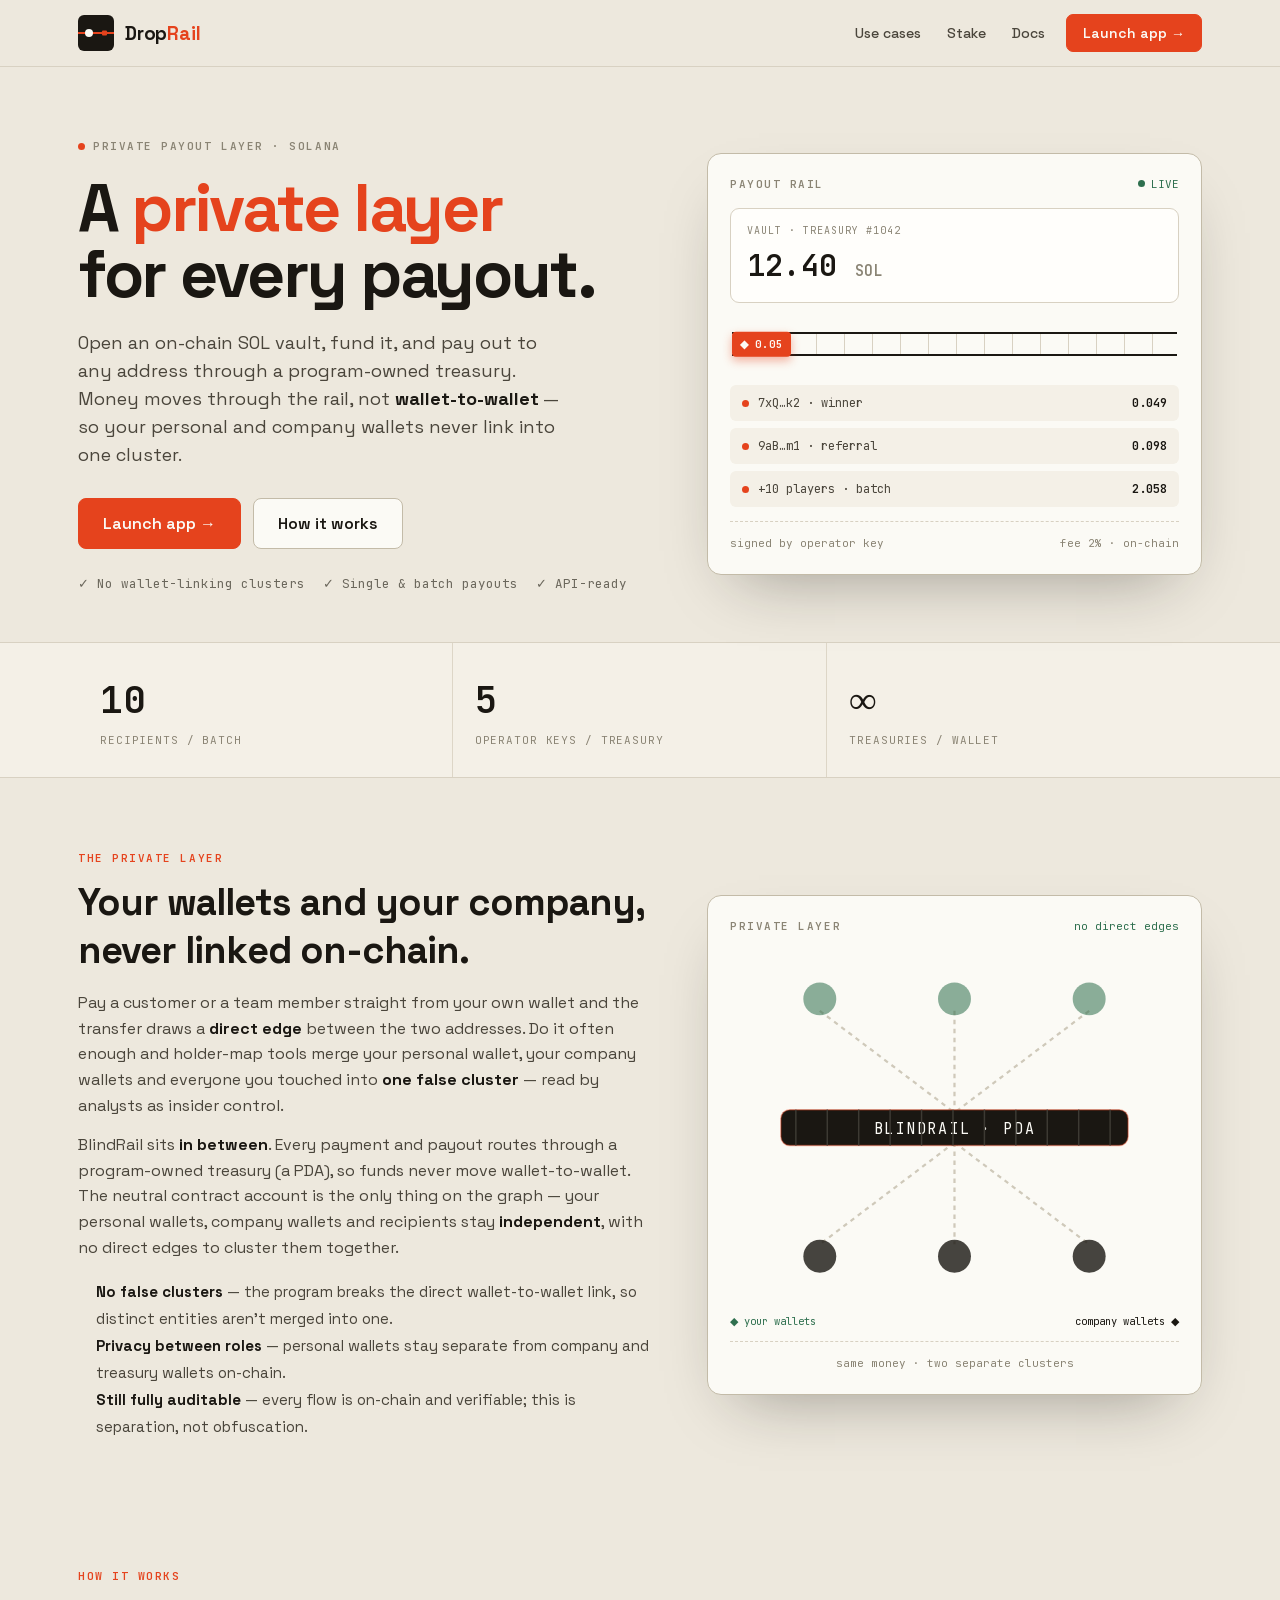
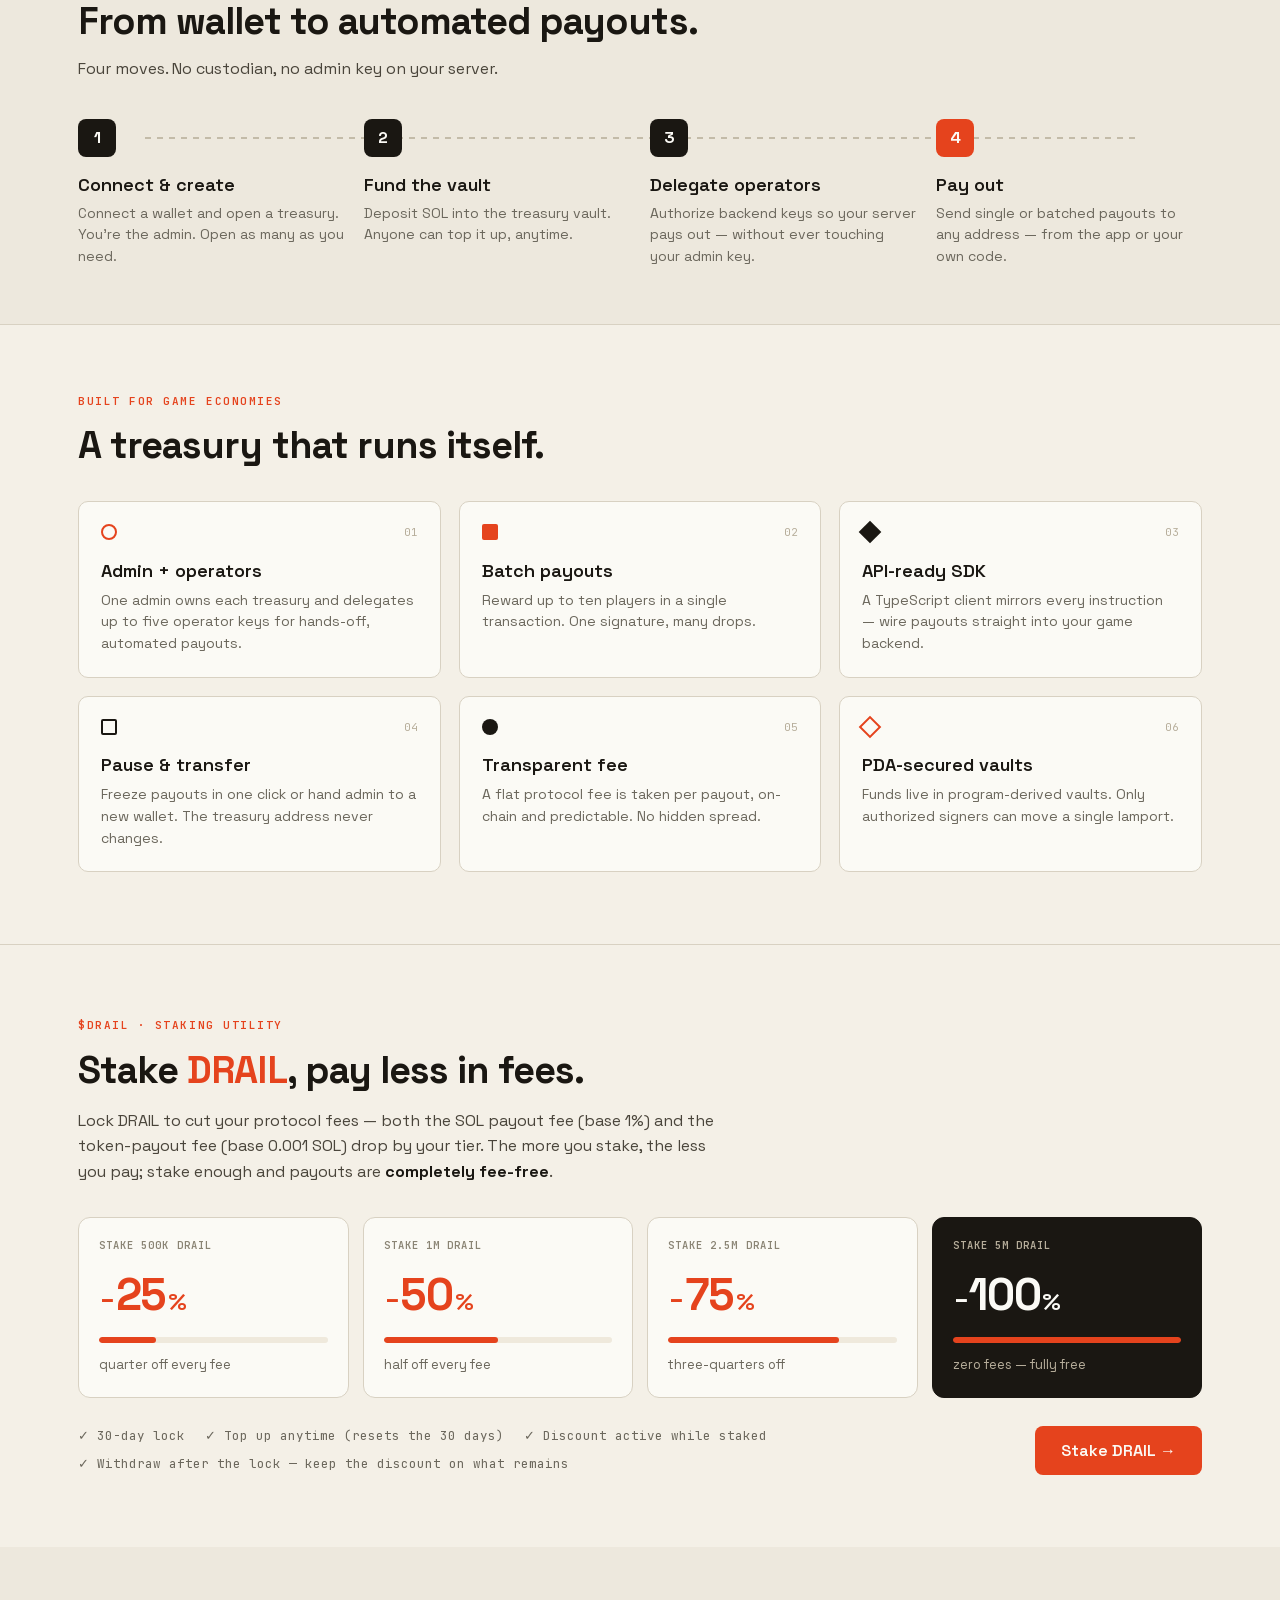
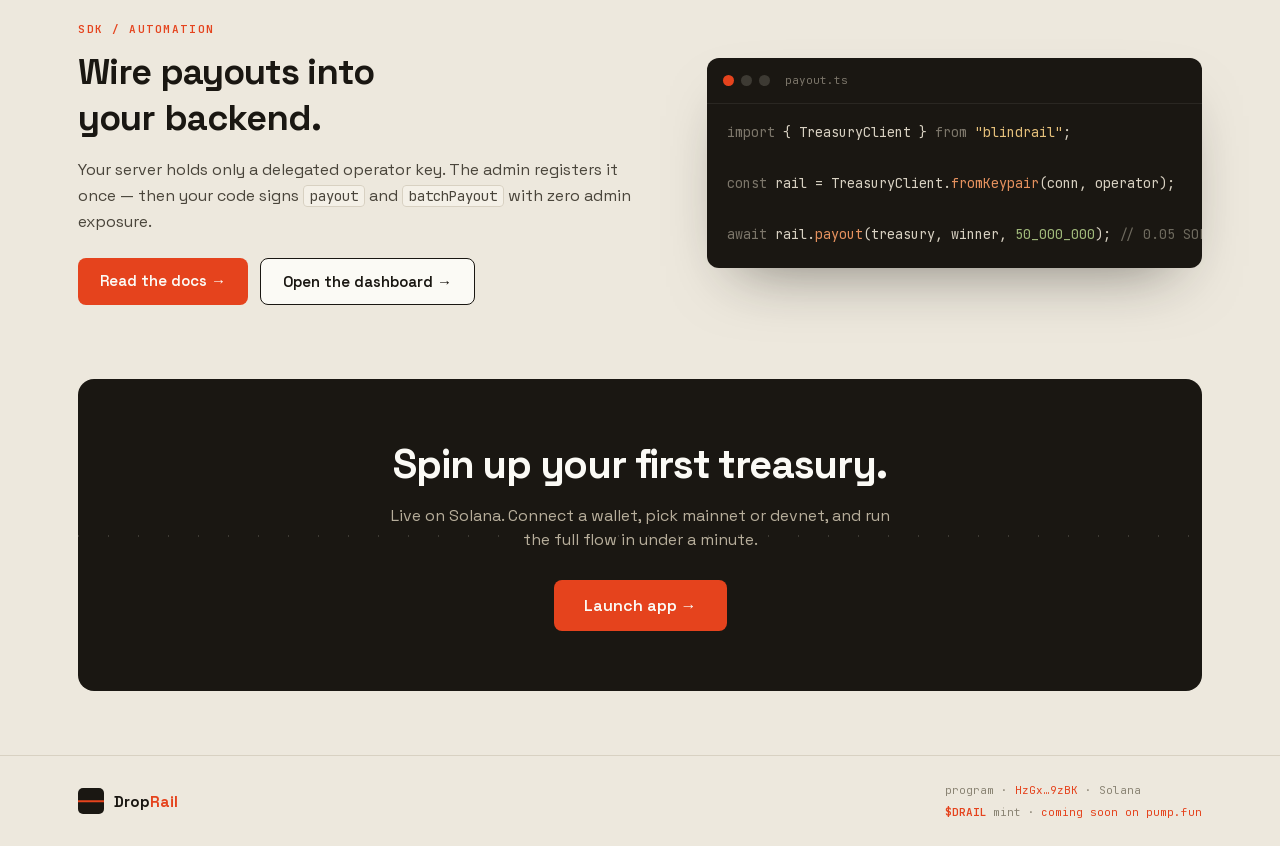
==== index.html @ f40bb4a4 "feat: initial commit of rebranded BlindRail project" ====
<!DOCTYPE html><html lang="en" class="__variable_49a339 __variable_f9e569"><head><meta charSet="utf-8"/><meta name="viewport" content="width=device-width, initial-scale=1"/><link rel="preload" href="/_next/static/media/36966cca54120369-s.p.woff2" as="font" crossorigin="" type="font/woff2"/><link rel="preload" href="/_next/static/media/558ca1a6aa3cb55e-s.p.woff2" as="font" crossorigin="" type="font/woff2"/><link rel="stylesheet" href="/_next/static/css/9603239ec9cff458.css" data-precedence="next"/><link rel="preload" as="script" fetchPriority="low" href="/_next/static/chunks/webpack-2c2a95b5d367c415.js"/><script src="/_next/static/chunks/fd9d1056-9970ff6139dfdef8.js" async=""></script><script src="/_next/static/chunks/23-c47a2f7b0a596927.js" async=""></script><script src="/_next/static/chunks/main-app-816b7915091fe045.js" async=""></script><script src="/_next/static/chunks/231-1e42d08be2a8a8d6.js" async=""></script><script src="/_next/static/chunks/app/page-a452a9f243748828.js" async=""></script><script src="/_next/static/chunks/3a91511d-874b452e94913b13.js" async=""></script><script src="/_next/static/chunks/558-7032055d3ad6cde8.js" async=""></script><script src="/_next/static/chunks/881-1c5c4400940292ae.js" async=""></script><script src="/_next/static/chunks/818-c2df365b301e4c33.js" async=""></script><script src="/_next/static/chunks/app/layout-2eea72ee2280c048.js" async=""></script><title>BlindRail — A private layer for every payout</title><meta name="description" content="Open an on-chain SOL vault and pay out through a program-owned treasury, so money moves through the rail instead of wallet-to-wallet. Your personal and company wallets never link into one on-chain cluster. Built on Solana."/><link rel="icon" href="/icon.svg?e81841603d78a1f6" type="image/svg+xml" sizes="any"/><link rel="apple-touch-icon" href="/apple-icon.png?58f234ccf514cdd7" type="image/png" sizes="180x180"/><meta name="next-size-adjust"/><script src="/_next/static/chunks/polyfills-78c92fac7aa8fdd8.js" noModule=""></script></head><body class="min-h-screen antialiased"><header style="position:sticky;top:0;z-index:60;background:rgba(237,232,221,.82);backdrop-filter:blur(12px);border-bottom:1px solid #D8D1C2"><div style="max-width:1180px;margin:0 auto;padding:0 28px;height:66px;display:flex;align-items:center;justify-content:space-between;gap:20px"><button style="display:flex;align-items:center;gap:11px;background:none;border:none;cursor:pointer;padding:0"><div style="width:36px;height:36px;border-radius:6px;background:#1A1712;position:relative;overflow:hidden;flex:none"><div style="position:absolute;left:0;right:0;top:50%;height:2px;background:#E5431D;transform:translateY(-50%)"></div><div style="position:absolute;left:7px;top:50%;width:8px;height:8px;border-radius:50%;background:#FBFAF5;transform:translateY(-50%)"></div><div style="position:absolute;right:7px;top:50%;width:5px;height:5px;border-radius:1px;background:#E5431D;transform:translateY(-50%)"></div></div><span style="font:700 19px var(--font-grotesk);letter-spacing:-.01em;color:#1A1712">Drop<span style="color:#E5431D">Rail</span></span></button><nav style="display:flex;flex-wrap:nowrap;align-items:center;gap:4px"><a href="#private" class="nav-link nav-collapse" style="font:500 14px var(--font-grotesk);padding:8px 11px;border-radius:6px;white-space:nowrap">Private layer</a><a href="#how" class="nav-link nav-collapse" style="font:500 14px var(--font-grotesk);padding:8px 11px;border-radius:6px;white-space:nowrap">How it works</a><a href="#features" class="nav-link nav-collapse" style="font:500 14px var(--font-grotesk);padding:8px 11px;border-radius:6px;white-space:nowrap">Features</a><a href="/use-cases.html" class="nav-link nav-collapse" style="font:500 14px var(--font-grotesk);padding:8px 11px;border-radius:6px;white-space:nowrap">Use cases</a><a href="/stake.html" class="nav-link nav-collapse" style="font:500 14px var(--font-grotesk);padding:8px 11px;border-radius:6px;white-space:nowrap">Stake</a><a href="/docs.html" class="nav-link nav-collapse" style="font:500 14px var(--font-grotesk);padding:8px 11px;border-radius:6px;white-space:nowrap">Docs</a><button class="btn-rust" style="margin-left:6px;border-radius:7px;padding:9px 16px;font:600 14px var(--font-grotesk);white-space:nowrap">Launch app →</button></nav></div></header><main><section class="hero-grid" style="max-width:1180px;margin:0 auto;padding:66px 28px 48px"><div><div style="display:inline-flex;align-items:center;gap:8px;font-family:var(--font-mono);font-size:11px;letter-spacing:.14em;color:#8A8474;font-weight:600"><span style="width:7px;height:7px;border-radius:50%;background:#E5431D"></span>PRIVATE PAYOUT LAYER · SOLANA</div><h1 style="font:700 clamp(40px, 8.5vw, 66px)/1.0 var(--font-grotesk);letter-spacing:-.035em;margin:18px 0 0;color:#1A1712">A <span style="color:#E5431D">private layer</span><br/>for every payout.</h1><p style="max-width:480px;margin:22px 0 0;font-size:18px;line-height:1.55;color:#4A453B">Open an on-chain SOL vault, fund it, and pay out to any address through a program-owned treasury. Money moves through the rail, not <strong style="color:#1A1712">wallet-to-wallet</strong> — so your personal and company wallets never link into one cluster.</p><div style="display:flex;flex-wrap:wrap;gap:12px;margin-top:30px"><a class="btn-rust" style="border-radius:8px;padding:14px 24px;font:600 16px var(--font-grotesk);text-decoration:none" href="/dashboard.html">Launch app →</a><a href="#how" class="btn-paper" style="display:inline-flex;align-items:center;border-radius:8px;padding:14px 24px;font:600 16px var(--font-grotesk);text-decoration:none">How it works</a></div><div style="display:flex;flex-wrap:wrap;gap:18px;margin-top:26px;font-family:var(--font-mono);font-size:12.5px;color:#6B675C"><span>✓ No wallet-linking clusters</span><span>✓ Single &amp; batch payouts</span><span>✓ API-ready</span></div></div><div style="background:#FBFAF5;border:1px solid #C3BBA8;border-radius:14px;padding:22px;box-shadow:0 28px 64px -30px rgba(26,23,18,.4)"><div style="display:flex;align-items:center;justify-content:space-between"><span style="font-family:var(--font-mono);font-size:11px;letter-spacing:.14em;color:#8A8474;font-weight:600">PAYOUT RAIL</span><span style="display:inline-flex;align-items:center;gap:6px;font-family:var(--font-mono);font-size:11px;color:#2E6F4E"><span style="width:7px;height:7px;border-radius:50%;background:#2E6F4E;animation:pulseDot 1.6s ease-in-out infinite"></span>LIVE</span></div><div style="margin-top:16px;border:1px solid #D8D1C2;border-radius:9px;background:#FFFEFB;padding:14px 16px"><div style="font-family:var(--font-mono);font-size:10px;letter-spacing:.1em;color:#8A8474">VAULT · TREASURY #1042</div><div style="margin-top:5px;font-family:var(--font-mono);font-variant-numeric:tabular-nums;font-weight:600;font-size:30px;color:#1A1712">12.40 <span style="font-size:15px;color:#8A8474">SOL</span></div></div><div style="position:relative;height:50px;margin:16px 2px"><div style="position:absolute;left:0;right:0;top:13px;height:24px;background-image:repeating-linear-gradient(90deg,#D8D1C2 0 1px,transparent 1px 28px);border-top:2px solid #1A1712;border-bottom:2px solid #1A1712"></div><div style="position:absolute;top:50%;transform:translateY(-50%);animation:railTravel 3.4s linear infinite"><div style="display:flex;align-items:center;gap:6px;background:#E5431D;color:#FBFAF5;border-radius:4px;padding:4px 8px;font-family:var(--font-mono);font-size:11px;font-weight:600;box-shadow:0 4px 10px rgba(229,67,29,.4)">◆ 0.05</div></div></div><div style="display:flex;flex-direction:column;gap:7px"><div style="display:flex;align-items:center;justify-content:space-between;background:#F4F0E7;border-radius:6px;padding:9px 12px"><span style="display:flex;align-items:center;gap:9px;font-family:var(--font-mono);font-size:12px;color:#4A453B"><span style="width:7px;height:7px;border-radius:50%;background:#E5431D;animation:pulseDot 3.4s ease-in-out .2s infinite"></span>7xQ…k2 · winner</span><span style="font-family:var(--font-mono);font-size:12px;font-weight:600;color:#1A1712">0.049</span></div><div style="display:flex;align-items:center;justify-content:space-between;background:#F4F0E7;border-radius:6px;padding:9px 12px"><span style="display:flex;align-items:center;gap:9px;font-family:var(--font-mono);font-size:12px;color:#4A453B"><span style="width:7px;height:7px;border-radius:50%;background:#E5431D;animation:pulseDot 3.4s ease-in-out 1.1s infinite"></span>9aB…m1 · referral</span><span style="font-family:var(--font-mono);font-size:12px;font-weight:600;color:#1A1712">0.098</span></div><div style="display:flex;align-items:center;justify-content:space-between;background:#F4F0E7;border-radius:6px;padding:9px 12px"><span style="display:flex;align-items:center;gap:9px;font-family:var(--font-mono);font-size:12px;color:#4A453B"><span style="width:7px;height:7px;border-radius:50%;background:#E5431D;animation:pulseDot 3.4s ease-in-out 2.0s infinite"></span>+10 players · batch</span><span style="font-family:var(--font-mono);font-size:12px;font-weight:600;color:#1A1712">2.058</span></div></div><div style="display:flex;align-items:center;justify-content:space-between;margin-top:14px;padding-top:13px;border-top:1px dashed #D8D1C2;font-family:var(--font-mono);font-size:11px;color:#8A8474"><span>signed by operator key</span><span>fee 2% · on-chain</span></div></div></section><section style="border-top:1px solid #D8D1C2;border-bottom:1px solid #D8D1C2;background:#F4F0E7"><div style="max-width:1180px;margin:0 auto;padding:0 28px;display:grid;grid-template-columns:repeat(3,1fr)"><div style="padding:28px 22px;border-right:1px solid #DDD6C7"><div style="font-family:var(--font-mono);font-variant-numeric:tabular-nums;font-weight:600;font-size:38px;color:#1A1712">10</div><div style="margin-top:4px;font-family:var(--font-mono);font-size:11px;letter-spacing:.08em;color:#8A8474">RECIPIENTS / BATCH</div></div><div style="padding:28px 22px;border-right:1px solid #DDD6C7"><div style="font-family:var(--font-mono);font-variant-numeric:tabular-nums;font-weight:600;font-size:38px;color:#1A1712">5</div><div style="margin-top:4px;font-family:var(--font-mono);font-size:11px;letter-spacing:.08em;color:#8A8474">OPERATOR KEYS / TREASURY</div></div><div style="padding:28px 22px;border-right:none"><div style="font-family:var(--font-mono);font-variant-numeric:tabular-nums;font-weight:600;font-size:38px;color:#1A1712">∞</div><div style="margin-top:4px;font-family:var(--font-mono);font-size:11px;letter-spacing:.08em;color:#8A8474">TREASURIES / WALLET</div></div></div></section><section id="private" style="max-width:1180px;margin:0 auto;padding:72px 28px 56px;scroll-margin-top:70px"><div class="hero-grid" style="align-items:center"><div><div style="font-family:var(--font-mono);font-size:11px;letter-spacing:.14em;color:#E5431D;font-weight:600">THE PRIVATE LAYER</div><h2 style="font:700 38px var(--font-grotesk);letter-spacing:-.025em;margin:12px 0 0;color:#1A1712">Your wallets and your company,<br/>never linked on-chain.</h2><p style="margin:16px 0 0;font-size:16px;line-height:1.6;color:#4A453B">Pay a customer or a team member straight from your own wallet and the transfer draws a <strong style="color:#1A1712">direct edge</strong> between the two addresses. Do it often enough and holder-map tools merge your personal wallet, your company wallets and everyone you touched into <strong style="color:#1A1712">one false cluster</strong> — read by analysts as insider control.</p><p style="margin:14px 0 0;font-size:16px;line-height:1.6;color:#4A453B">BlindRail sits <strong style="color:#1A1712">in between</strong>. Every payment and payout routes through a program-owned treasury (a PDA), so funds never move wallet-to-wallet. The neutral contract account is the only thing on the graph — your personal wallets, company wallets and recipients stay <strong style="color:#1A1712">independent</strong>, with no direct edges to cluster them together.</p><ul style="margin:18px 0 0;padding-left:18px;line-height:1.8;font-size:15px;color:#4A453B"><li><strong style="color:#1A1712">No false clusters</strong> — the program breaks the direct wallet-to-wallet link, so distinct entities aren&#x27;t merged into one.</li><li><strong style="color:#1A1712">Privacy between roles</strong> — personal wallets stay separate from company and treasury wallets on-chain.</li><li><strong style="color:#1A1712">Still fully auditable</strong> — every flow is on-chain and verifiable; this is separation, not obfuscation.</li></ul></div><div style="background:#FBFAF5;border:1px solid #C3BBA8;border-radius:14px;padding:22px;box-shadow:0 28px 64px -30px rgba(26,23,18,.4)"><div style="display:flex;align-items:center;justify-content:space-between"><span style="font-family:var(--font-mono);font-size:11px;letter-spacing:.14em;color:#8A8474;font-weight:600">PRIVATE LAYER</span><span style="font-family:var(--font-mono);font-size:11px;color:#2E6F4E">no direct edges</span></div><svg viewBox="0 0 300 240" style="width:100%;display:block;margin-top:14px" aria-hidden="true"><g><line x1="60" y1="42" x2="150" y2="110" stroke="#CFC9BA" stroke-width="1.5" stroke-dasharray="3 3"></line><circle cx="60" cy="34" r="11" fill="#2E6F4E" opacity="0.55"></circle></g><g><line x1="150" y1="42" x2="150" y2="110" stroke="#CFC9BA" stroke-width="1.5" stroke-dasharray="3 3"></line><circle cx="150" cy="34" r="11" fill="#2E6F4E" opacity="0.55"></circle></g><g><line x1="240" y1="42" x2="150" y2="110" stroke="#CFC9BA" stroke-width="1.5" stroke-dasharray="3 3"></line><circle cx="240" cy="34" r="11" fill="#2E6F4E" opacity="0.55"></circle></g><g><line x1="150" y1="130" x2="60" y2="198" stroke="#CFC9BA" stroke-width="1.5" stroke-dasharray="3 3"></line><circle cx="60" cy="206" r="11" fill="#1A1712" opacity="0.8"></circle></g><g><line x1="150" y1="130" x2="150" y2="198" stroke="#CFC9BA" stroke-width="1.5" stroke-dasharray="3 3"></line><circle cx="150" cy="206" r="11" fill="#1A1712" opacity="0.8"></circle></g><g><line x1="150" y1="130" x2="240" y2="198" stroke="#CFC9BA" stroke-width="1.5" stroke-dasharray="3 3"></line><circle cx="240" cy="206" r="11" fill="#1A1712" opacity="0.8"></circle></g><rect x="34" y="108" width="232" height="24" rx="6" fill="#1A1712"></rect><rect x="34" y="108" width="232" height="24" rx="6" fill="none" stroke="#E5431D" stroke-width="1" opacity="0.4"></rect><text x="150" y="124" text-anchor="middle" fill="#FBFAF5" font-family="var(--font-mono)" font-size="10" letter-spacing="0.12em">BLINDRAIL · PDA</text><line x1="44" y1="108" x2="44" y2="132" stroke="#3D3A33" stroke-width="1"></line><line x1="65" y1="108" x2="65" y2="132" stroke="#3D3A33" stroke-width="1"></line><line x1="86" y1="108" x2="86" y2="132" stroke="#3D3A33" stroke-width="1"></line><line x1="107" y1="108" x2="107" y2="132" stroke="#3D3A33" stroke-width="1"></line><line x1="128" y1="108" x2="128" y2="132" stroke="#3D3A33" stroke-width="1"></line><line x1="149" y1="108" x2="149" y2="132" stroke="#3D3A33" stroke-width="1"></line><line x1="170" y1="108" x2="170" y2="132" stroke="#3D3A33" stroke-width="1"></line><line x1="191" y1="108" x2="191" y2="132" stroke="#3D3A33" stroke-width="1"></line><line x1="212" y1="108" x2="212" y2="132" stroke="#3D3A33" stroke-width="1"></line><line x1="233" y1="108" x2="233" y2="132" stroke="#3D3A33" stroke-width="1"></line><line x1="254" y1="108" x2="254" y2="132" stroke="#3D3A33" stroke-width="1"></line></svg><div style="display:flex;align-items:center;justify-content:space-between;margin-top:6px;font-family:var(--font-mono);font-size:10.5px;color:#8A8474"><span style="color:#2E6F4E">◆ your wallets</span><span style="color:#1A1712">company wallets ◆</span></div><div style="margin-top:12px;padding-top:13px;border-top:1px dashed #D8D1C2;font-family:var(--font-mono);font-size:11px;color:#8A8474;text-align:center">same money · two separate clusters</div></div></div></section><section id="how" style="max-width:1180px;margin:0 auto;padding:72px 28px 56px"><div style="font-family:var(--font-mono);font-size:11px;letter-spacing:.14em;color:#E5431D;font-weight:600">HOW IT WORKS</div><h2 style="font:700 38px var(--font-grotesk);letter-spacing:-.025em;margin:12px 0 0;color:#1A1712">From wallet to automated payouts.</h2><p style="max-width:540px;margin:12px 0 0;font-size:16px;color:#4A453B">Four moves. No custodian, no admin key on your server.</p><div class="steps-grid" style="position:relative;margin-top:38px"><div style="position:absolute;left:6%;right:6%;top:18px;height:2px;background-image:repeating-linear-gradient(90deg,#C3BBA8 0 6px,transparent 6px 12px)"></div><div style="position:relative"><div style="width:38px;height:38px;border-radius:8px;background:#1A1712;color:#FBFAF5;display:grid;place-items:center;font:700 16px var(--font-grotesk)">1</div><h3 style="margin:16px 0 0;font:600 18px var(--font-grotesk);color:#1A1712">Connect &amp; create</h3><p style="margin:7px 0 0;font-size:14px;line-height:1.55;color:#6B675C">Connect a wallet and open a treasury. You&#x27;re the admin. Open as many as you need.</p></div><div style="position:relative"><div style="width:38px;height:38px;border-radius:8px;background:#1A1712;color:#FBFAF5;display:grid;place-items:center;font:700 16px var(--font-grotesk)">2</div><h3 style="margin:16px 0 0;font:600 18px var(--font-grotesk);color:#1A1712">Fund the vault</h3><p style="margin:7px 0 0;font-size:14px;line-height:1.55;color:#6B675C">Deposit SOL into the treasury vault. Anyone can top it up, anytime.</p></div><div style="position:relative"><div style="width:38px;height:38px;border-radius:8px;background:#1A1712;color:#FBFAF5;display:grid;place-items:center;font:700 16px var(--font-grotesk)">3</div><h3 style="margin:16px 0 0;font:600 18px var(--font-grotesk);color:#1A1712">Delegate operators</h3><p style="margin:7px 0 0;font-size:14px;line-height:1.55;color:#6B675C">Authorize backend keys so your server pays out — without ever touching your admin key.</p></div><div style="position:relative"><div style="width:38px;height:38px;border-radius:8px;background:#E5431D;color:#FBFAF5;display:grid;place-items:center;font:700 16px var(--font-grotesk)">4</div><h3 style="margin:16px 0 0;font:600 18px var(--font-grotesk);color:#1A1712">Pay out</h3><p style="margin:7px 0 0;font-size:14px;line-height:1.55;color:#6B675C">Send single or batched payouts to any address — from the app or your own code.</p></div></div></section><section id="features" style="border-top:1px solid #D8D1C2;background:#F4F0E7"><div style="max-width:1180px;margin:0 auto;padding:68px 28px 72px"><div style="font-family:var(--font-mono);font-size:11px;letter-spacing:.14em;color:#E5431D;font-weight:600">BUILT FOR GAME ECONOMIES</div><h2 style="font:700 38px var(--font-grotesk);letter-spacing:-.025em;margin:12px 0 32px;color:#1A1712">A treasury that runs itself.</h2><div class="feat-grid"><div style="background:#FBFAF5;border:1px solid #D8D1C2;border-radius:10px;padding:22px"><div style="display:flex;align-items:center;justify-content:space-between"><span style="width:16px;height:16px;border-radius:50%;border:2px solid #E5431D"></span><span style="font-family:var(--font-mono);font-size:11px;color:#B7AE9B">01</span></div><h3 style="margin:18px 0 0;font:600 18px var(--font-grotesk)">Admin + operators</h3><p style="margin:8px 0 0;font-size:14px;line-height:1.55;color:#6B675C">One admin owns each treasury and delegates up to five operator keys for hands-off, automated payouts.</p></div><div style="background:#FBFAF5;border:1px solid #D8D1C2;border-radius:10px;padding:22px"><div style="display:flex;align-items:center;justify-content:space-between"><span style="width:16px;height:16px;background:#E5431D;border-radius:2px"></span><span style="font-family:var(--font-mono);font-size:11px;color:#B7AE9B">02</span></div><h3 style="margin:18px 0 0;font:600 18px var(--font-grotesk)">Batch payouts</h3><p style="margin:8px 0 0;font-size:14px;line-height:1.55;color:#6B675C">Reward up to ten players in a single transaction. One signature, many drops.</p></div><div style="background:#FBFAF5;border:1px solid #D8D1C2;border-radius:10px;padding:22px"><div style="display:flex;align-items:center;justify-content:space-between"><span style="width:16px;height:16px;background:#1A1712;transform:rotate(45deg)"></span><span style="font-family:var(--font-mono);font-size:11px;color:#B7AE9B">03</span></div><h3 style="margin:18px 0 0;font:600 18px var(--font-grotesk)">API-ready SDK</h3><p style="margin:8px 0 0;font-size:14px;line-height:1.55;color:#6B675C">A TypeScript client mirrors every instruction — wire payouts straight into your game backend.</p></div><div style="background:#FBFAF5;border:1px solid #D8D1C2;border-radius:10px;padding:22px"><div style="display:flex;align-items:center;justify-content:space-between"><span style="width:16px;height:16px;border:2px solid #1A1712;border-radius:2px"></span><span style="font-family:var(--font-mono);font-size:11px;color:#B7AE9B">04</span></div><h3 style="margin:18px 0 0;font:600 18px var(--font-grotesk)">Pause &amp; transfer</h3><p style="margin:8px 0 0;font-size:14px;line-height:1.55;color:#6B675C">Freeze payouts in one click or hand admin to a new wallet. The treasury address never changes.</p></div><div style="background:#FBFAF5;border:1px solid #D8D1C2;border-radius:10px;padding:22px"><div style="display:flex;align-items:center;justify-content:space-between"><span style="width:16px;height:16px;border-radius:50%;background:#1A1712"></span><span style="font-family:var(--font-mono);font-size:11px;color:#B7AE9B">05</span></div><h3 style="margin:18px 0 0;font:600 18px var(--font-grotesk)">Transparent fee</h3><p style="margin:8px 0 0;font-size:14px;line-height:1.55;color:#6B675C">A flat protocol fee is taken per payout, on-chain and predictable. No hidden spread.</p></div><div style="background:#FBFAF5;border:1px solid #D8D1C2;border-radius:10px;padding:22px"><div style="display:flex;align-items:center;justify-content:space-between"><span style="width:16px;height:16px;border:2px solid #E5431D;transform:rotate(45deg)"></span><span style="font-family:var(--font-mono);font-size:11px;color:#B7AE9B">06</span></div><h3 style="margin:18px 0 0;font:600 18px var(--font-grotesk)">PDA-secured vaults</h3><p style="margin:8px 0 0;font-size:14px;line-height:1.55;color:#6B675C">Funds live in program-derived vaults. Only authorized signers can move a single lamport.</p></div></div></div></section><section id="stake" style="border-top:1px solid #D8D1C2;background:#F4F0E7"><div style="max-width:1180px;margin:0 auto;padding:72px 28px;scroll-margin-top:70px"><div style="font-family:var(--font-mono);font-size:11px;letter-spacing:.14em;color:#E5431D;font-weight:600">$DRAIL · STAKING UTILITY</div><h2 style="font:700 38px var(--font-grotesk);letter-spacing:-.025em;margin:12px 0 0;color:#1A1712">Stake <span style="color:#E5431D">DRAIL</span>, pay less in fees.</h2><p style="max-width:640px;margin:14px 0 0;font-size:16px;line-height:1.6;color:#4A453B">Lock DRAIL to cut your protocol fees — both the SOL payout fee (base 1%) and the token-payout fee (base 0.001 SOL) drop by your tier. The more you stake, the less you pay; stake enough and payouts are <strong style="color:#1A1712">completely fee-free</strong>.</p><div class="tier-grid" style="margin-top:32px"><div style="position:relative;overflow:hidden;background:#FBFAF5;border:1px solid #D8D1C2;border-radius:12px;padding:20px 20px 22px"><div style="font-family:var(--font-mono);font-size:10.5px;letter-spacing:.1em;color:#8A8474;font-weight:600">STAKE <!-- -->500K<!-- --> DRAIL</div><div style="margin:14px 0 0;display:flex;align-items:baseline;gap:2px;font:700 44px var(--font-grotesk);letter-spacing:-.03em;color:#E5431D"><span style="font-size:26px">−</span>25<span style="font-size:24px">%</span></div><div style="margin-top:14px;height:6px;border-radius:3px;background:#EFE9DC;overflow:hidden"><div style="width:25%;height:100%;border-radius:3px;background:#E5431D"></div></div><div style="margin-top:12px;font-size:13px;color:#6B675C">quarter off every fee</div></div><div style="position:relative;overflow:hidden;background:#FBFAF5;border:1px solid #D8D1C2;border-radius:12px;padding:20px 20px 22px"><div style="font-family:var(--font-mono);font-size:10.5px;letter-spacing:.1em;color:#8A8474;font-weight:600">STAKE <!-- -->1M<!-- --> DRAIL</div><div style="margin:14px 0 0;display:flex;align-items:baseline;gap:2px;font:700 44px var(--font-grotesk);letter-spacing:-.03em;color:#E5431D"><span style="font-size:26px">−</span>50<span style="font-size:24px">%</span></div><div style="margin-top:14px;height:6px;border-radius:3px;background:#EFE9DC;overflow:hidden"><div style="width:50%;height:100%;border-radius:3px;background:#E5431D"></div></div><div style="margin-top:12px;font-size:13px;color:#6B675C">half off every fee</div></div><div style="position:relative;overflow:hidden;background:#FBFAF5;border:1px solid #D8D1C2;border-radius:12px;padding:20px 20px 22px"><div style="font-family:var(--font-mono);font-size:10.5px;letter-spacing:.1em;color:#8A8474;font-weight:600">STAKE <!-- -->2.5M<!-- --> DRAIL</div><div style="margin:14px 0 0;display:flex;align-items:baseline;gap:2px;font:700 44px var(--font-grotesk);letter-spacing:-.03em;color:#E5431D"><span style="font-size:26px">−</span>75<span style="font-size:24px">%</span></div><div style="margin-top:14px;height:6px;border-radius:3px;background:#EFE9DC;overflow:hidden"><div style="width:75%;height:100%;border-radius:3px;background:#E5431D"></div></div><div style="margin-top:12px;font-size:13px;color:#6B675C">three-quarters off</div></div><div style="position:relative;overflow:hidden;background:#1A1712;border:1px solid #1A1712;border-radius:12px;padding:20px 20px 22px"><div style="font-family:var(--font-mono);font-size:10.5px;letter-spacing:.1em;color:#B7AE9B;font-weight:600">STAKE <!-- -->5M<!-- --> DRAIL</div><div style="margin:14px 0 0;display:flex;align-items:baseline;gap:2px;font:700 44px var(--font-grotesk);letter-spacing:-.03em;color:#FBFAF5"><span style="font-size:26px">−</span>100<span style="font-size:24px">%</span></div><div style="margin-top:14px;height:6px;border-radius:3px;background:#2A2722;overflow:hidden"><div style="width:100%;height:100%;border-radius:3px;background:#E5431D"></div></div><div style="margin-top:12px;font-size:13px;color:#B7AE9B">zero fees — fully free</div></div></div><div style="display:flex;flex-wrap:wrap;align-items:center;justify-content:space-between;gap:18px;margin-top:28px"><div style="display:flex;flex-wrap:wrap;gap:10px 20px;font-family:var(--font-mono);font-size:12.5px;color:#6B675C;max-width:720px"><span>✓ 30-day lock</span><span>✓ Top up anytime (resets the 30 days)</span><span>✓ Discount active while staked</span><span>✓ Withdraw after the lock — keep the discount on what remains</span></div><a class="btn-rust" style="border-radius:8px;padding:14px 26px;font:600 16px var(--font-grotesk);text-decoration:none;white-space:nowrap;border:none" href="/stake.html">Stake DRAIL →</a></div></div></section><section id="sdk" class="hero-grid" style="max-width:1180px;margin:0 auto;padding:74px 28px"><div><div style="font-family:var(--font-mono);font-size:11px;letter-spacing:.14em;color:#E5431D;font-weight:600">SDK / AUTOMATION</div><h2 style="font:700 36px var(--font-grotesk);letter-spacing:-.025em;margin:12px 0 0;color:#1A1712">Wire payouts into<br/>your backend.</h2><p style="margin:16px 0 0;font-size:16px;line-height:1.6;color:#4A453B">Your server holds only a delegated operator key. The admin registers it once — then your code signs <code style="font-family:var(--font-mono);font-size:14px;background:#F4F0E7;border:1px solid #D8D1C2;border-radius:4px;padding:1px 6px">payout</code> and <code style="font-family:var(--font-mono);font-size:14px;background:#F4F0E7;border:1px solid #D8D1C2;border-radius:4px;padding:1px 6px">batchPayout</code> with zero admin exposure.</p><div style="display:flex;flex-wrap:wrap;gap:12px;margin-top:24px"><a class="btn-rust" style="display:inline-block;border-radius:8px;padding:13px 22px;font:600 15px var(--font-grotesk);text-decoration:none;border:none" href="/docs.html">Read the docs →</a><a class="btn-inkghost" style="display:inline-block;border-radius:8px;padding:13px 22px;font:600 15px var(--font-grotesk);text-decoration:none" href="/dashboard.html">Open the dashboard →</a></div></div><div style="min-width:0;background:#1A1712;border-radius:12px;overflow:hidden;box-shadow:0 28px 64px -30px rgba(26,23,18,.55)"><div style="display:flex;align-items:center;gap:7px;padding:14px 16px;border-bottom:1px solid #2A2722"><span style="width:11px;height:11px;border-radius:50%;background:#E5431D"></span><span style="width:11px;height:11px;border-radius:50%;background:#3D3A33"></span><span style="width:11px;height:11px;border-radius:50%;background:#3D3A33"></span><span style="margin-left:8px;font-family:var(--font-mono);font-size:11px;color:#7C766A">payout.ts</span></div><div style="overflow-x:auto;padding:16px 20px 20px"><div style="width:max-content;font-family:var(--font-mono);font-size:13.5px;line-height:1.9;color:#D8D1C2"><div style="white-space:pre"><span style="color:#7C766A">import</span> <!-- -->{ TreasuryClient } <span style="color:#7C766A">from</span> <span style="color:#E5C07B">&quot;blindrail&quot;</span>;</div><div style="white-space:pre;height:1.9em"> </div><div style="white-space:pre"><span style="color:#7C766A">const</span> rail = TreasuryClient.<span style="color:#E5915E">fromKeypair</span>(conn, operator);</div><div style="white-space:pre;height:1.9em"> </div><div style="white-space:pre"><span style="color:#7C766A">await</span> rail.<span style="color:#E5915E">payout</span>(treasury, winner, <span style="color:#9FB87A">50_000_000</span>); <span style="color:#6E6A5E">// 0.05 SOL</span></div></div></div></div></section><section style="max-width:1180px;margin:0 auto 64px;padding:0 28px"><div style="background:#1A1712;border-radius:16px;padding:60px 40px;text-align:center;position:relative;overflow:hidden"><div style="position:absolute;left:0;right:0;top:50%;height:2px;background-image:repeating-linear-gradient(90deg,#3D3A33 0 1px,transparent 1px 30px)"></div><div style="position:relative"><h2 style="font:700 clamp(28px, 6vw, 40px) var(--font-grotesk);letter-spacing:-.03em;margin:0;color:#FBFAF5">Spin up your first treasury.</h2><p style="margin:14px auto 0;max-width:520px;font-size:16px;color:#B7AE9B">Live on Solana. Connect a wallet, pick mainnet or devnet, and run the full flow in under a minute.</p><a class="btn-rust" style="display:inline-block;margin-top:28px;border-radius:8px;padding:15px 30px;font:600 16px var(--font-grotesk);text-decoration:none;border:none" href="/dashboard.html">Launch app →</a></div></div></section><footer style="border-top:1px solid #D8D1C2"><div style="max-width:1180px;margin:0 auto;padding:26px 28px;display:flex;flex-wrap:wrap;align-items:center;justify-content:space-between;gap:14px"><div style="display:flex;align-items:center;gap:10px"><div style="width:26px;height:26px;border-radius:5px;background:#1A1712;position:relative;overflow:hidden;flex:none"><div style="position:absolute;left:0;right:0;top:50%;height:1.5px;background:#E5431D;transform:translateY(-50%)"></div></div><span style="font:700 15px var(--font-grotesk)">Drop<span style="color:#E5431D">Rail</span></span></div><div style="display:flex;flex-direction:column;gap:5px;align-items:flex-start;max-width:100%"><div style="font-family:var(--font-mono);font-size:11px;color:#8A8474">program ·<!-- --> <a href="https://solscan.io/account/HzGxztZEtQkkNyXDKejtUu4M9RtXa1TPoiGhiLnP9zBK" target="_blank" rel="noreferrer" class="lnk-rust">HzGx…9zBK</a> <!-- -->· Solana</div><div style="font-family:var(--font-mono);font-size:11px;color:#8A8474;display:flex;align-items:center;gap:6px;flex-wrap:wrap"><span style="color:#E5431D;font-weight:600">$DRAIL</span> mint ·<!-- --> <a href="https://solscan.io/token/coming soon on pump.fun" target="_blank" rel="noreferrer" class="lnk-rust" style="word-break:break-all">coming soon on pump.fun</a></div></div></div></footer></main><script src="/_next/static/chunks/webpack-2c2a95b5d367c415.js" async=""></script><script>(self.__next_f=self.__next_f||[]).push([0]);self.__next_f.push([2,null])</script><script>self.__next_f.push([1,"1:HL[\"/_next/static/media/36966cca54120369-s.p.woff2\",\"font\",{\"crossOrigin\":\"\",\"type\":\"font/woff2\"}]\n2:HL[\"/_next/static/media/558ca1a6aa3cb55e-s.p.woff2\",\"font\",{\"crossOrigin\":\"\",\"type\":\"font/woff2\"}]\n3:HL[\"/_next/static/css/9603239ec9cff458.css\",\"style\"]\n"])</script><script>self.__next_f.push([1,"4:I[5751,[],\"\"]\n6:I[231,[\"231\",\"static/chunks/231-1e42d08be2a8a8d6.js\",\"931\",\"static/chunks/app/page-a452a9f243748828.js\"],\"\"]\n7:I[5496,[\"814\",\"static/chunks/3a91511d-874b452e94913b13.js\",\"558\",\"static/chunks/558-7032055d3ad6cde8.js\",\"881\",\"static/chunks/881-1c5c4400940292ae.js\",\"818\",\"static/chunks/818-c2df365b301e4c33.js\",\"185\",\"static/chunks/app/layout-2eea72ee2280c048.js\"],\"Providers\"]\n8:I[552,[\"814\",\"static/chunks/3a91511d-874b452e94913b13.js\",\"558\",\"static/chunks/558-7032055d3ad6cde8.js\",\"881\",\"static/chunks/881-1c5c4400940292ae.js\",\"818\",\"static/chunks/818-c2df365b301e4c33.js\",\"185\",\"static/chunks/app/layout-2eea72ee2280c048.js\"],\"Navbar\"]\n9:I[6639,[\"814\",\"static/chunks/3a91511d-874b452e94913b13.js\",\"558\",\"static/chunks/558-7032055d3ad6cde8.js\",\"881\",\"static/chunks/881-1c5c4400940292ae.js\",\"818\",\"static/chunks/818-c2df365b301e4c33.js\",\"185\",\"static/chunks/app/layout-2eea72ee2280c048.js\"],\"ErrorBoundary\"]\na:I[9275,[],\"\"]\nb:I[1343,[],\"\"]\nd:I[6130,[],\"\"]\ne:[]\n"])</script><script>self.__next_f.push([1,"0:[[[\"$\",\"link\",\"0\",{\"rel\":\"stylesheet\",\"href\":\"/_next/static/css/9603239ec9cff458.css\",\"precedence\":\"next\",\"crossOrigin\":\"$undefined\"}]],[\"$\",\"$L4\",null,{\"buildId\":\"PyaNWWIBzHgPkcPquBRI7\",\"assetPrefix\":\"\",\"initialCanonicalUrl\":\"/\",\"initialTree\":[\"\",{\"children\":[\"__PAGE__\",{}]},\"$undefined\",\"$undefined\",true],\"initialSeedData\":[\"\",{\"children\":[\"__PAGE__\",{},[[\"$L5\",[[\"$\",\"section\",null,{\"className\":\"hero-grid\",\"style\":{\"maxWidth\":1180,\"margin\":\"0 auto\",\"padding\":\"66px 28px 48px\"},\"children\":[[\"$\",\"div\",null,{\"children\":[[\"$\",\"div\",null,{\"style\":{\"display\":\"inline-flex\",\"alignItems\":\"center\",\"gap\":8,\"fontFamily\":\"var(--font-mono)\",\"fontSize\":11,\"letterSpacing\":\".14em\",\"color\":\"#8A8474\",\"fontWeight\":600},\"children\":[[\"$\",\"span\",null,{\"style\":{\"width\":7,\"height\":7,\"borderRadius\":\"50%\",\"background\":\"#E5431D\"}}],\"PRIVATE PAYOUT LAYER · SOLANA\"]}],[\"$\",\"h1\",null,{\"style\":{\"font\":\"700 clamp(40px, 8.5vw, 66px)/1.0 var(--font-grotesk)\",\"letterSpacing\":\"-.035em\",\"margin\":\"18px 0 0\",\"color\":\"#1A1712\"},\"children\":[\"A \",[\"$\",\"span\",null,{\"style\":{\"color\":\"#E5431D\"},\"children\":\"private layer\"}],[\"$\",\"br\",null,{}],\"for every payout.\"]}],[\"$\",\"p\",null,{\"style\":{\"maxWidth\":480,\"margin\":\"22px 0 0\",\"fontSize\":18,\"lineHeight\":1.55,\"color\":\"#4A453B\"},\"children\":[\"Open an on-chain SOL vault, fund it, and pay out to any address through a program-owned treasury. Money moves through the rail, not \",[\"$\",\"strong\",null,{\"style\":{\"color\":\"#1A1712\"},\"children\":\"wallet-to-wallet\"}],\" — so your personal and company wallets never link into one cluster.\"]}],[\"$\",\"div\",null,{\"style\":{\"display\":\"flex\",\"flexWrap\":\"wrap\",\"gap\":12,\"marginTop\":30},\"children\":[[\"$\",\"$L6\",null,{\"href\":\"/dashboard\",\"className\":\"btn-rust\",\"style\":{\"borderRadius\":8,\"padding\":\"14px 24px\",\"font\":\"600 16px var(--font-grotesk)\",\"textDecoration\":\"none\"},\"children\":\"Launch app →\"}],[\"$\",\"a\",null,{\"href\":\"#how\",\"className\":\"btn-paper\",\"style\":{\"display\":\"inline-flex\",\"alignItems\":\"center\",\"borderRadius\":8,\"padding\":\"14px 24px\",\"font\":\"600 16px var(--font-grotesk)\",\"textDecoration\":\"none\"},\"children\":\"How it works\"}]]}],[\"$\",\"div\",null,{\"style\":{\"display\":\"flex\",\"flexWrap\":\"wrap\",\"gap\":18,\"marginTop\":26,\"fontFamily\":\"var(--font-mono)\",\"fontSize\":12.5,\"color\":\"#6B675C\"},\"children\":[[\"$\",\"span\",null,{\"children\":\"✓ No wallet-linking clusters\"}],[\"$\",\"span\",null,{\"children\":\"✓ Single \u0026 batch payouts\"}],[\"$\",\"span\",null,{\"children\":\"✓ API-ready\"}]]}]]}],[\"$\",\"div\",null,{\"style\":{\"background\":\"#FBFAF5\",\"border\":\"1px solid #C3BBA8\",\"borderRadius\":14,\"padding\":22,\"boxShadow\":\"0 28px 64px -30px rgba(26,23,18,.4)\"},\"children\":[[\"$\",\"div\",null,{\"style\":{\"display\":\"flex\",\"alignItems\":\"center\",\"justifyContent\":\"space-between\"},\"children\":[[\"$\",\"span\",null,{\"style\":{\"fontFamily\":\"var(--font-mono)\",\"fontSize\":11,\"letterSpacing\":\".14em\",\"color\":\"#8A8474\",\"fontWeight\":600},\"children\":\"PAYOUT RAIL\"}],[\"$\",\"span\",null,{\"style\":{\"display\":\"inline-flex\",\"alignItems\":\"center\",\"gap\":6,\"fontFamily\":\"var(--font-mono)\",\"fontSize\":11,\"color\":\"#2E6F4E\"},\"children\":[[\"$\",\"span\",null,{\"style\":{\"width\":7,\"height\":7,\"borderRadius\":\"50%\",\"background\":\"#2E6F4E\",\"animation\":\"pulseDot 1.6s ease-in-out infinite\"}}],\"LIVE\"]}]]}],[\"$\",\"div\",null,{\"style\":{\"marginTop\":16,\"border\":\"1px solid #D8D1C2\",\"borderRadius\":9,\"background\":\"#FFFEFB\",\"padding\":\"14px 16px\"},\"children\":[[\"$\",\"div\",null,{\"style\":{\"fontFamily\":\"var(--font-mono)\",\"fontSize\":10,\"letterSpacing\":\".1em\",\"color\":\"#8A8474\"},\"children\":\"VAULT · TREASURY #1042\"}],[\"$\",\"div\",null,{\"style\":{\"marginTop\":5,\"fontFamily\":\"var(--font-mono)\",\"fontVariantNumeric\":\"tabular-nums\",\"fontWeight\":600,\"fontSize\":30,\"color\":\"#1A1712\"},\"children\":[\"12.40 \",[\"$\",\"span\",null,{\"style\":{\"fontSize\":15,\"color\":\"#8A8474\"},\"children\":\"SOL\"}]]}]]}],[\"$\",\"div\",null,{\"style\":{\"position\":\"relative\",\"height\":50,\"margin\":\"16px 2px\"},\"children\":[[\"$\",\"div\",null,{\"style\":{\"position\":\"absolute\",\"left\":0,\"right\":0,\"top\":13,\"height\":24,\"backgroundImage\":\"repeating-linear-gradient(90deg,#D8D1C2 0 1px,transparent 1px 28px)\",\"borderTop\":\"2px solid #1A1712\",\"borderBottom\":\"2px solid #1A1712\"}}],[\"$\",\"div\",null,{\"style\":{\"position\":\"absolute\",\"top\":\"50%\",\"transform\":\"translateY(-50%)\",\"animation\":\"railTravel 3.4s linear infinite\"},\"children\":[\"$\",\"div\",null,{\"style\":{\"display\":\"flex\",\"alignItems\":\"center\",\"gap\":6,\"background\":\"#E5431D\",\"color\":\"#FBFAF5\",\"borderRadius\":4,\"padding\":\"4px 8px\",\"fontFamily\":\"var(--font-mono)\",\"fontSize\":11,\"fontWeight\":600,\"boxShadow\":\"0 4px 10px rgba(229,67,29,.4)\"},\"children\":\"◆ 0.05\"}]}]]}],[\"$\",\"div\",null,{\"style\":{\"display\":\"flex\",\"flexDirection\":\"column\",\"gap\":7},\"children\":[[\"$\",\"div\",\"0\",{\"style\":{\"display\":\"flex\",\"alignItems\":\"center\",\"justifyContent\":\"space-between\",\"background\":\"#F4F0E7\",\"borderRadius\":6,\"padding\":\"9px 12px\"},\"children\":[[\"$\",\"span\",null,{\"style\":{\"display\":\"flex\",\"alignItems\":\"center\",\"gap\":9,\"fontFamily\":\"var(--font-mono)\",\"fontSize\":12,\"color\":\"#4A453B\"},\"children\":[[\"$\",\"span\",null,{\"style\":{\"width\":7,\"height\":7,\"borderRadius\":\"50%\",\"background\":\"#E5431D\",\"animation\":\"pulseDot 3.4s ease-in-out .2s infinite\"}}],\"7xQ…k2 · winner\"]}],[\"$\",\"span\",null,{\"style\":{\"fontFamily\":\"var(--font-mono)\",\"fontSize\":12,\"fontWeight\":600,\"color\":\"#1A1712\"},\"children\":\"0.049\"}]]}],[\"$\",\"div\",\"1\",{\"style\":{\"display\":\"flex\",\"alignItems\":\"center\",\"justifyContent\":\"space-between\",\"background\":\"#F4F0E7\",\"borderRadius\":6,\"padding\":\"9px 12px\"},\"children\":[[\"$\",\"span\",null,{\"style\":{\"display\":\"flex\",\"alignItems\":\"center\",\"gap\":9,\"fontFamily\":\"var(--font-mono)\",\"fontSize\":12,\"color\":\"#4A453B\"},\"children\":[[\"$\",\"span\",null,{\"style\":{\"width\":7,\"height\":7,\"borderRadius\":\"50%\",\"background\":\"#E5431D\",\"animation\":\"pulseDot 3.4s ease-in-out 1.1s infinite\"}}],\"9aB…m1 · referral\"]}],[\"$\",\"span\",null,{\"style\":{\"fontFamily\":\"var(--font-mono)\",\"fontSize\":12,\"fontWeight\":600,\"color\":\"#1A1712\"},\"children\":\"0.098\"}]]}],[\"$\",\"div\",\"2\",{\"style\":{\"display\":\"flex\",\"alignItems\":\"center\",\"justifyContent\":\"space-between\",\"background\":\"#F4F0E7\",\"borderRadius\":6,\"padding\":\"9px 12px\"},\"children\":[[\"$\",\"span\",null,{\"style\":{\"display\":\"flex\",\"alignItems\":\"center\",\"gap\":9,\"fontFamily\":\"var(--font-mono)\",\"fontSize\":12,\"color\":\"#4A453B\"},\"children\":[[\"$\",\"span\",null,{\"style\":{\"width\":7,\"height\":7,\"borderRadius\":\"50%\",\"background\":\"#E5431D\",\"animation\":\"pulseDot 3.4s ease-in-out 2.0s infinite\"}}],\"+10 players · batch\"]}],[\"$\",\"span\",null,{\"style\":{\"fontFamily\":\"var(--font-mono)\",\"fontSize\":12,\"fontWeight\":600,\"color\":\"#1A1712\"},\"children\":\"2.058\"}]]}]]}],[\"$\",\"div\",null,{\"style\":{\"display\":\"flex\",\"alignItems\":\"center\",\"justifyContent\":\"space-between\",\"marginTop\":14,\"paddingTop\":13,\"borderTop\":\"1px dashed #D8D1C2\",\"fontFamily\":\"var(--font-mono)\",\"fontSize\":11,\"color\":\"#8A8474\"},\"children\":[[\"$\",\"span\",null,{\"children\":\"signed by operator key\"}],[\"$\",\"span\",null,{\"children\":\"fee 2% · on-chain\"}]]}]]}]]}],[\"$\",\"section\",null,{\"style\":{\"borderTop\":\"1px solid #D8D1C2\",\"borderBottom\":\"1px solid #D8D1C2\",\"background\":\"#F4F0E7\"},\"children\":[\"$\",\"div\",null,{\"style\":{\"maxWidth\":1180,\"margin\":\"0 auto\",\"padding\":\"0 28px\",\"display\":\"grid\",\"gridTemplateColumns\":\"repeat(3,1fr)\"},\"children\":[[\"$\",\"div\",\"0\",{\"style\":{\"padding\":\"28px 22px\",\"borderRight\":\"1px solid #DDD6C7\"},\"children\":[[\"$\",\"div\",null,{\"style\":{\"fontFamily\":\"var(--font-mono)\",\"fontVariantNumeric\":\"tabular-nums\",\"fontWeight\":600,\"fontSize\":38,\"color\":\"#1A1712\"},\"children\":\"10\"}],[\"$\",\"div\",null,{\"style\":{\"marginTop\":4,\"fontFamily\":\"var(--font-mono)\",\"fontSize\":11,\"letterSpacing\":\".08em\",\"color\":\"#8A8474\"},\"children\":\"RECIPIENTS / BATCH\"}]]}],[\"$\",\"div\",\"1\",{\"style\":{\"padding\":\"28px 22px\",\"borderRight\":\"1px solid #DDD6C7\"},\"children\":[[\"$\",\"div\",null,{\"style\":{\"fontFamily\":\"var(--font-mono)\",\"fontVariantNumeric\":\"tabular-nums\",\"fontWeight\":600,\"fontSize\":38,\"color\":\"#1A1712\"},\"children\":\"5\"}],[\"$\",\"div\",null,{\"style\":{\"marginTop\":4,\"fontFamily\":\"var(--font-mono)\",\"fontSize\":11,\"letterSpacing\":\".08em\",\"color\":\"#8A8474\"},\"children\":\"OPERATOR KEYS / TREASURY\"}]]}],[\"$\",\"div\",\"2\",{\"style\":{\"padding\":\"28px 22px\",\"borderRight\":\"none\"},\"children\":[[\"$\",\"div\",null,{\"style\":{\"fontFamily\":\"var(--font-mono)\",\"fontVariantNumeric\":\"tabular-nums\",\"fontWeight\":600,\"fontSize\":38,\"color\":\"#1A1712\"},\"children\":\"∞\"}],[\"$\",\"div\",null,{\"style\":{\"marginTop\":4,\"fontFamily\":\"var(--font-mono)\",\"fontSize\":11,\"letterSpacing\":\".08em\",\"color\":\"#8A8474\"},\"children\":\"TREASURIES / WALLET\"}]]}]]}]}],[\"$\",\"section\",null,{\"id\":\"private\",\"style\":{\"maxWidth\":1180,\"margin\":\"0 auto\",\"padding\":\"72px 28px 56px\",\"scrollMarginTop\":70},\"children\":[\"$\",\"div\",null,{\"className\":\"hero-grid\",\"style\":{\"alignItems\":\"center\"},\"children\":[[\"$\",\"div\",null,{\"children\":[[\"$\",\"div\",null,{\"style\":{\"fontFamily\":\"var(--font-mono)\",\"fontSize\":11,\"letterSpacing\":\".14em\",\"color\":\"#E5431D\",\"fontWeight\":600},\"children\":\"THE PRIVATE LAYER\"}],[\"$\",\"h2\",null,{\"style\":{\"font\":\"700 38px var(--font-grotesk)\",\"letterSpacing\":\"-.025em\",\"margin\":\"12px 0 0\",\"color\":\"#1A1712\"},\"children\":[\"Your wallets and your company,\",[\"$\",\"br\",null,{}],\"never linked on-chain.\"]}],[\"$\",\"p\",null,{\"style\":{\"margin\":\"16px 0 0\",\"fontSize\":16,\"lineHeight\":1.6,\"color\":\"#4A453B\"},\"children\":[\"Pay a customer or a team member straight from your own wallet and the transfer draws a \",[\"$\",\"strong\",null,{\"style\":{\"color\":\"#1A1712\"},\"children\":\"direct edge\"}],\" between the two addresses. Do it often enough and holder-map tools merge your personal wallet, your company wallets and everyone you touched into \",[\"$\",\"strong\",null,{\"style\":{\"color\":\"#1A1712\"},\"children\":\"one false cluster\"}],\" — read by analysts as insider control.\"]}],[\"$\",\"p\",null,{\"style\":{\"margin\":\"14px 0 0\",\"fontSize\":16,\"lineHeight\":1.6,\"color\":\"#4A453B\"},\"children\":[\"BlindRail sits \",[\"$\",\"strong\",null,{\"style\":{\"color\":\"#1A1712\"},\"children\":\"in between\"}],\". Every payment and payout routes through a program-owned treasury (a PDA), so funds never move wallet-to-wallet. The neutral contract account is the only thing on the graph — your personal wallets, company wallets and recipients stay \",[\"$\",\"strong\",null,{\"style\":{\"color\":\"#1A1712\"},\"children\":\"independent\"}],\", with no direct edges to cluster them together.\"]}],[\"$\",\"ul\",null,{\"style\":{\"margin\":\"18px 0 0\",\"paddingLeft\":18,\"lineHeight\":1.8,\"fontSize\":15,\"color\":\"#4A453B\"},\"children\":[[\"$\",\"li\",null,{\"children\":[[\"$\",\"strong\",null,{\"style\":{\"color\":\"#1A1712\"},\"children\":\"No false clusters\"}],\" — the program breaks the direct wallet-to-wallet link, so distinct entities aren't merged into one.\"]}],[\"$\",\"li\",null,{\"children\":[[\"$\",\"strong\",null,{\"style\":{\"color\":\"#1A1712\"},\"children\":\"Privacy between roles\"}],\" — personal wallets stay separate from company and treasury wallets on-chain.\"]}],[\"$\",\"li\",null,{\"children\":[[\"$\",\"strong\",null,{\"style\":{\"color\":\"#1A1712\"},\"children\":\"Still fully auditable\"}],\" — every flow is on-chain and verifiable; this is separation, not obfuscation.\"]}]]}]]}],[\"$\",\"div\",null,{\"style\":{\"background\":\"#FBFAF5\",\"border\":\"1px solid #C3BBA8\",\"borderRadius\":14,\"padding\":22,\"boxShadow\":\"0 28px 64px -30px rgba(26,23,18,.4)\"},\"children\":[[\"$\",\"div\",null,{\"style\":{\"display\":\"flex\",\"alignItems\":\"center\",\"justifyContent\":\"space-between\"},\"children\":[[\"$\",\"span\",null,{\"style\":{\"fontFamily\":\"var(--font-mono)\",\"fontSize\":11,\"letterSpacing\":\".14em\",\"color\":\"#8A8474\",\"fontWeight\":600},\"children\":\"PRIVATE LAYER\"}],[\"$\",\"span\",null,{\"style\":{\"fontFamily\":\"var(--font-mono)\",\"fontSize\":11,\"color\":\"#2E6F4E\"},\"children\":\"no direct edges\"}]]}],[\"$\",\"svg\",null,{\"viewBox\":\"0 0 300 240\",\"style\":{\"width\":\"100%\",\"display\":\"block\",\"marginTop\":14},\"aria-hidden\":\"true\",\"children\":[[[\"$\",\"g\",\"p0\",{\"children\":[[\"$\",\"line\",null,{\"x1\":60,\"y1\":\"42\",\"x2\":\"150\",\"y2\":\"110\",\"stroke\":\"#CFC9BA\",\"strokeWidth\":\"1.5\",\"strokeDasharray\":\"3 3\"}],[\"$\",\"circle\",null,{\"cx\":60,\"cy\":\"34\",\"r\":\"11\",\"fill\":\"#2E6F4E\",\"opacity\":\"0.55\"}]]}],[\"$\",\"g\",\"p1\",{\"children\":[[\"$\",\"line\",null,{\"x1\":150,\"y1\":\"42\",\"x2\":\"150\",\"y2\":\"110\",\"stroke\":\"#CFC9BA\",\"strokeWidth\":\"1.5\",\"strokeDasharray\":\"3 3\"}],[\"$\",\"circle\",null,{\"cx\":150,\"cy\":\"34\",\"r\":\"11\",\"fill\":\"#2E6F4E\",\"opacity\":\"0.55\"}]]}],[\"$\",\"g\",\"p2\",{\"children\":[[\"$\",\"line\",null,{\"x1\":240,\"y1\":\"42\",\"x2\":\"150\",\"y2\":\"110\",\"stroke\":\"#CFC9BA\",\"strokeWidth\":\"1.5\",\"strokeDasharray\":\"3 3\"}],[\"$\",\"circle\",null,{\"cx\":240,\"cy\":\"34\",\"r\":\"11\",\"fill\":\"#2E6F4E\",\"opacity\":\"0.55\"}]]}]],[[\"$\",\"g\",\"c0\",{\"children\":[[\"$\",\"line\",null,{\"x1\":\"150\",\"y1\":\"130\",\"x2\":60,\"y2\":\"198\",\"stroke\":\"#CFC9BA\",\"strokeWidth\":\"1.5\",\"strokeDasharray\":\"3 3\"}],[\"$\",\"circle\",null,{\"cx\":60,\"cy\":\"206\",\"r\":\"11\",\"fill\":\"#1A1712\",\"opacity\":\"0.8\"}]]}],[\"$\",\"g\",\"c1\",{\"children\":[[\"$\",\"line\",null,{\"x1\":\"150\",\"y1\":\"130\",\"x2\":150,\"y2\":\"198\",\"stroke\":\"#CFC9BA\",\"strokeWidth\":\"1.5\",\"strokeDasharray\":\"3 3\"}],[\"$\",\"circle\",null,{\"cx\":150,\"cy\":\"206\",\"r\":\"11\",\"fill\":\"#1A1712\",\"opacity\":\"0.8\"}]]}],[\"$\",\"g\",\"c2\",{\"children\":[[\"$\",\"line\",null,{\"x1\":\"150\",\"y1\":\"130\",\"x2\":240,\"y2\":\"198\",\"stroke\":\"#CFC9BA\",\"strokeWidth\":\"1.5\",\"strokeDasharray\":\"3 3\"}],[\"$\",\"circle\",null,{\"cx\":240,\"cy\":\"206\",\"r\":\"11\",\"fill\":\"#1A1712\",\"opacity\":\"0.8\"}]]}]],[\"$\",\"rect\",null,{\"x\":\"34\",\"y\":\"108\",\"width\":\"232\",\"height\":\"24\",\"rx\":\"6\",\"fill\":\"#1A1712\"}],[\"$\",\"rect\",null,{\"x\":\"34\",\"y\":\"108\",\"width\":\"232\",\"height\":\"24\",\"rx\":\"6\",\"fill\":\"none\",\"stroke\":\"#E5431D\",\"strokeWidth\":\"1\",\"opacity\":\"0.4\"}],[\"$\",\"text\",null,{\"x\":\"150\",\"y\":\"124\",\"textAnchor\":\"middle\",\"fill\":\"#FBFAF5\",\"fontFamily\":\"var(--font-mono)\",\"fontSize\":\"10\",\"letterSpacing\":\"0.12em\",\"children\":\"BLINDRAIL · PDA\"}],[[\"$\",\"line\",\"t0\",{\"x1\":44,\"y1\":\"108\",\"x2\":44,\"y2\":\"132\",\"stroke\":\"#3D3A33\",\"strokeWidth\":\"1\"}],[\"$\",\"line\",\"t1\",{\"x1\":65,\"y1\":\"108\",\"x2\":65,\"y2\":\"132\",\"stroke\":\"#3D3A33\",\"strokeWidth\":\"1\"}],[\"$\",\"line\",\"t2\",{\"x1\":86,\"y1\":\"108\",\"x2\":86,\"y2\":\"132\",\"stroke\":\"#3D3A33\",\"strokeWidth\":\"1\"}],[\"$\",\"line\",\"t3\",{\"x1\":107,\"y1\":\"108\",\"x2\":107,\"y2\":\"132\",\"stroke\":\"#3D3A33\",\"strokeWidth\":\"1\"}],[\"$\",\"line\",\"t4\",{\"x1\":128,\"y1\":\"108\",\"x2\":128,\"y2\":\"132\",\"stroke\":\"#3D3A33\",\"strokeWidth\":\"1\"}],[\"$\",\"line\",\"t5\",{\"x1\":149,\"y1\":\"108\",\"x2\":149,\"y2\":\"132\",\"stroke\":\"#3D3A33\",\"strokeWidth\":\"1\"}],[\"$\",\"line\",\"t6\",{\"x1\":170,\"y1\":\"108\",\"x2\":170,\"y2\":\"132\",\"stroke\":\"#3D3A33\",\"strokeWidth\":\"1\"}],[\"$\",\"line\",\"t7\",{\"x1\":191,\"y1\":\"108\",\"x2\":191,\"y2\":\"132\",\"stroke\":\"#3D3A33\",\"strokeWidth\":\"1\"}],[\"$\",\"line\",\"t8\",{\"x1\":212,\"y1\":\"108\",\"x2\":212,\"y2\":\"132\",\"stroke\":\"#3D3A33\",\"strokeWidth\":\"1\"}],[\"$\",\"line\",\"t9\",{\"x1\":233,\"y1\":\"108\",\"x2\":233,\"y2\":\"132\",\"stroke\":\"#3D3A33\",\"strokeWidth\":\"1\"}],[\"$\",\"line\",\"t10\",{\"x1\":254,\"y1\":\"108\",\"x2\":254,\"y2\":\"132\",\"stroke\":\"#3D3A33\",\"strokeWidth\":\"1\"}]]]}],[\"$\",\"div\",null,{\"style\":{\"display\":\"flex\",\"alignItems\":\"center\",\"justifyContent\":\"space-between\",\"marginTop\":6,\"fontFamily\":\"var(--font-mono)\",\"fontSize\":10.5,\"color\":\"#8A8474\"},\"children\":[[\"$\",\"span\",null,{\"style\":{\"color\":\"#2E6F4E\"},\"children\":\"◆ your wallets\"}],[\"$\",\"span\",null,{\"style\":{\"color\":\"#1A1712\"},\"children\":\"company wallets ◆\"}]]}],[\"$\",\"div\",null,{\"style\":{\"marginTop\":12,\"paddingTop\":13,\"borderTop\":\"1px dashed #D8D1C2\",\"fontFamily\":\"var(--font-mono)\",\"fontSize\":11,\"color\":\"#8A8474\",\"textAlign\":\"center\"},\"children\":\"same money · two separate clusters\"}]]}]]}]}],[\"$\",\"section\",null,{\"id\":\"how\",\"style\":{\"maxWidth\":1180,\"margin\":\"0 auto\",\"padding\":\"72px 28px 56px\"},\"children\":[[\"$\",\"div\",null,{\"style\":{\"fontFamily\":\"var(--font-mono)\",\"fontSize\":11,\"letterSpacing\":\".14em\",\"color\":\"#E5431D\",\"fontWeight\":600},\"children\":\"HOW IT WORKS\"}],[\"$\",\"h2\",null,{\"style\":{\"font\":\"700 38px var(--font-grotesk)\",\"letterSpacing\":\"-.025em\",\"margin\":\"12px 0 0\",\"color\":\"#1A1712\"},\"children\":\"From wallet to automated payouts.\"}],[\"$\",\"p\",null,{\"style\":{\"maxWidth\":540,\"margin\":\"12px 0 0\",\"fontSize\":16,\"color\":\"#4A453B\"},\"children\":\"Four moves. No custodian, no admin key on your server.\"}],[\"$\",\"div\",null,{\"className\":\"steps-grid\",\"style\":{\"position\":\"relative\",\"marginTop\":38},\"children\":[[\"$\",\"div\",null,{\"style\":{\"position\":\"absolute\",\"left\":\"6%\",\"right\":\"6%\",\"top\":18,\"height\":2,\"backgroundImage\":\"repeating-linear-gradient(90deg,#C3BBA8 0 6px,transparent 6px 12px)\"}}],[\"$\",\"div\",null,{\"style\":{\"position\":\"relative\"},\"children\":[[\"$\",\"div\",null,{\"style\":{\"width\":38,\"height\":38,\"borderRadius\":8,\"background\":\"#1A1712\",\"color\":\"#FBFAF5\",\"display\":\"grid\",\"placeItems\":\"center\",\"font\":\"700 16px var(--font-grotesk)\"},\"children\":1}],[\"$\",\"h3\",null,{\"style\":{\"margin\":\"16px 0 0\",\"font\":\"600 18px var(--font-grotesk)\",\"color\":\"#1A1712\"},\"children\":\"Connect \u0026 create\"}],[\"$\",\"p\",null,{\"style\":{\"margin\":\"7px 0 0\",\"fontSize\":14,\"lineHeight\":1.55,\"color\":\"#6B675C\"},\"children\":\"Connect a wallet and open a treasury. You're the admin. Open as many as you need.\"}]]}],[\"$\",\"div\",null,{\"style\":{\"position\":\"relative\"},\"children\":[[\"$\",\"div\",null,{\"style\":{\"width\":38,\"height\":38,\"borderRadius\":8,\"background\":\"#1A1712\",\"color\":\"#FBFAF5\",\"display\":\"grid\",\"placeItems\":\"center\",\"font\":\"700 16px var(--font-grotesk)\"},\"children\":2}],[\"$\",\"h3\",null,{\"style\":{\"margin\":\"16px 0 0\",\"font\":\"600 18px var(--font-grotesk)\",\"color\":\"#1A1712\"},\"children\":\"Fund the vault\"}],[\"$\",\"p\",null,{\"style\":{\"margin\":\"7px 0 0\",\"fontSize\":14,\"lineHeight\":1.55,\"color\":\"#6B675C\"},\"children\":\"Deposit SOL into the treasury vault. Anyone can top it up, anytime.\"}]]}],[\"$\",\"div\",null,{\"style\":{\"position\":\"relative\"},\"children\":[[\"$\",\"div\",null,{\"style\":{\"width\":38,\"height\":38,\"borderRadius\":8,\"background\":\"#1A1712\",\"color\":\"#FBFAF5\",\"display\":\"grid\",\"placeItems\":\"center\",\"font\":\"700 16px var(--font-grotesk)\"},\"children\":3}],[\"$\",\"h3\",null,{\"style\":{\"margin\":\"16px 0 0\",\"font\":\"600 18px var(--font-grotesk)\",\"color\":\"#1A1712\"},\"children\":\"Delegate operators\"}],[\"$\",\"p\",null,{\"style\":{\"margin\":\"7px 0 0\",\"fontSize\":14,\"lineHeight\":1.55,\"color\":\"#6B675C\"},\"children\":\"Authorize backend keys so your server pays out — without ever touching your admin key.\"}]]}],[\"$\",\"div\",null,{\"style\":{\"position\":\"relative\"},\"children\":[[\"$\",\"div\",null,{\"style\":{\"width\":38,\"height\":38,\"borderRadius\":8,\"background\":\"#E5431D\",\"color\":\"#FBFAF5\",\"display\":\"grid\",\"placeItems\":\"center\",\"font\":\"700 16px var(--font-grotesk)\"},\"children\":4}],[\"$\",\"h3\",null,{\"style\":{\"margin\":\"16px 0 0\",\"font\":\"600 18px var(--font-grotesk)\",\"color\":\"#1A1712\"},\"children\":\"Pay out\"}],[\"$\",\"p\",null,{\"style\":{\"margin\":\"7px 0 0\",\"fontSize\":14,\"lineHeight\":1.55,\"color\":\"#6B675C\"},\"children\":\"Send single or batched payouts to any address — from the app or your own code.\"}]]}]]}]]}],[\"$\",\"section\",null,{\"id\":\"features\",\"style\":{\"borderTop\":\"1px solid #D8D1C2\",\"background\":\"#F4F0E7\"},\"children\":[\"$\",\"div\",null,{\"style\":{\"maxWidth\":1180,\"margin\":\"0 auto\",\"padding\":\"68px 28px 72px\"},\"children\":[[\"$\",\"div\",null,{\"style\":{\"fontFamily\":\"var(--font-mono)\",\"fontSize\":11,\"letterSpacing\":\".14em\",\"color\":\"#E5431D\",\"fontWeight\":600},\"children\":\"BUILT FOR GAME ECONOMIES\"}],[\"$\",\"h2\",null,{\"style\":{\"font\":\"700 38px var(--font-grotesk)\",\"letterSpacing\":\"-.025em\",\"margin\":\"12px 0 32px\",\"color\":\"#1A1712\"},\"children\":\"A treasury that runs itself.\"}],[\"$\",\"div\",null,{\"className\":\"feat-grid\",\"children\":[[\"$\",\"div\",null,{\"style\":{\"background\":\"#FBFAF5\",\"border\":\"1px solid #D8D1C2\",\"borderRadius\":10,\"padding\":22},\"children\":[[\"$\",\"div\",null,{\"style\":{\"display\":\"flex\",\"alignItems\":\"center\",\"justifyContent\":\"space-between\"},\"children\":[[\"$\",\"span\",null,{\"style\":{\"width\":16,\"height\":16,\"borderRadius\":\"50%\",\"border\":\"2px solid #E5431D\"}}],[\"$\",\"span\",null,{\"style\":{\"fontFamily\":\"var(--font-mono)\",\"fontSize\":11,\"color\":\"#B7AE9B\"},\"children\":\"01\"}]]}],[\"$\",\"h3\",null,{\"style\":{\"margin\":\"18px 0 0\",\"font\":\"600 18px var(--font-grotesk)\"},\"children\":\"Admin + operators\"}],[\"$\",\"p\",null,{\"style\":{\"margin\":\"8px 0 0\",\"fontSize\":14,\"lineHeight\":1.55,\"color\":\"#6B675C\"},\"children\":\"One admin owns each treasury and delegates up to five operator keys for hands-off, automated payouts.\"}]]}],[\"$\",\"div\",null,{\"style\":{\"background\":\"#FBFAF5\",\"border\":\"1px solid #D8D1C2\",\"borderRadius\":10,\"padding\":22},\"children\":[[\"$\",\"div\",null,{\"style\":{\"display\":\"flex\",\"alignItems\":\"center\",\"justifyContent\":\"space-between\"},\"children\":[[\"$\",\"span\",null,{\"style\":{\"width\":16,\"height\":16,\"background\":\"#E5431D\",\"borderRadius\":2}}],[\"$\",\"span\",null,{\"style\":{\"fontFamily\":\"var(--font-mono)\",\"fontSize\":11,\"color\":\"#B7AE9B\"},\"children\":\"02\"}]]}],[\"$\",\"h3\",null,{\"style\":{\"margin\":\"18px 0 0\",\"font\":\"600 18px var(--font-grotesk)\"},\"children\":\"Batch payouts\"}],[\"$\",\"p\",null,{\"style\":{\"margin\":\"8px 0 0\",\"fontSize\":14,\"lineHeight\":1.55,\"color\":\"#6B675C\"},\"children\":\"Reward up to ten players in a single transaction. One signature, many drops.\"}]]}],[\"$\",\"div\",null,{\"style\":{\"background\":\"#FBFAF5\",\"border\":\"1px solid #D8D1C2\",\"borderRadius\":10,\"padding\":22},\"children\":[[\"$\",\"div\",null,{\"style\":{\"display\":\"flex\",\"alignItems\":\"center\",\"justifyContent\":\"space-between\"},\"children\":[[\"$\",\"span\",null,{\"style\":{\"width\":16,\"height\":16,\"background\":\"#1A1712\",\"transform\":\"rotate(45deg)\"}}],[\"$\",\"span\",null,{\"style\":{\"fontFamily\":\"var(--font-mono)\",\"fontSize\":11,\"color\":\"#B7AE9B\"},\"children\":\"03\"}]]}],[\"$\",\"h3\",null,{\"style\":{\"margin\":\"18px 0 0\",\"font\":\"600 18px var(--font-grotesk)\"},\"children\":\"API-ready SDK\"}],[\"$\",\"p\",null,{\"style\":{\"margin\":\"8px 0 0\",\"fontSize\":14,\"lineHeight\":1.55,\"color\":\"#6B675C\"},\"children\":\"A TypeScript client mirrors every instruction — wire payouts straight into your game backend.\"}]]}],[\"$\",\"div\",null,{\"style\":{\"background\":\"#FBFAF5\",\"border\":\"1px solid #D8D1C2\",\"borderRadius\":10,\"padding\":22},\"children\":[[\"$\",\"div\",null,{\"style\":{\"display\":\"flex\",\"alignItems\":\"center\",\"justifyContent\":\"space-between\"},\"children\":[[\"$\",\"span\",null,{\"style\":{\"width\":16,\"height\":16,\"border\":\"2px solid #1A1712\",\"borderRadius\":2}}],[\"$\",\"span\",null,{\"style\":{\"fontFamily\":\"var(--font-mono)\",\"fontSize\":11,\"color\":\"#B7AE9B\"},\"children\":\"04\"}]]}],[\"$\",\"h3\",null,{\"style\":{\"margin\":\"18px 0 0\",\"font\":\"600 18px var(--font-grotesk)\"},\"children\":\"Pause \u0026 transfer\"}],[\"$\",\"p\",null,{\"style\":{\"margin\":\"8px 0 0\",\"fontSize\":14,\"lineHeight\":1.55,\"color\":\"#6B675C\"},\"children\":\"Freeze payouts in one click or hand admin to a new wallet. The treasury address never changes.\"}]]}],[\"$\",\"div\",null,{\"style\":{\"background\":\"#FBFAF5\",\"border\":\"1px solid #D8D1C2\",\"borderRadius\":10,\"padding\":22},\"children\":[[\"$\",\"div\",null,{\"style\":{\"display\":\"flex\",\"alignItems\":\"center\",\"justifyContent\":\"space-between\"},\"children\":[[\"$\",\"span\",null,{\"style\":{\"width\":16,\"height\":16,\"borderRadius\":\"50%\",\"background\":\"#1A1712\"}}],[\"$\",\"span\",null,{\"style\":{\"fontFamily\":\"var(--font-mono)\",\"fontSize\":11,\"color\":\"#B7AE9B\"},\"children\":\"05\"}]]}],[\"$\",\"h3\",null,{\"style\":{\"margin\":\"18px 0 0\",\"font\":\"600 18px var(--font-grotesk)\"},\"children\":\"Transparent fee\"}],[\"$\",\"p\",null,{\"style\":{\"margin\":\"8px 0 0\",\"fontSize\":14,\"lineHeight\":1.55,\"color\":\"#6B675C\"},\"children\":\"A flat protocol fee is taken per payout, on-chain and predictable. No hidden spread.\"}]]}],[\"$\",\"div\",null,{\"style\":{\"background\":\"#FBFAF5\",\"border\":\"1px solid #D8D1C2\",\"borderRadius\":10,\"padding\":22},\"children\":[[\"$\",\"div\",null,{\"style\":{\"display\":\"flex\",\"alignItems\":\"center\",\"justifyContent\":\"space-between\"},\"children\":[[\"$\",\"span\",null,{\"style\":{\"width\":16,\"height\":16,\"border\":\"2px solid #E5431D\",\"transform\":\"rotate(45deg)\"}}],[\"$\",\"span\",null,{\"style\":{\"fontFamily\":\"var(--font-mono)\",\"fontSize\":11,\"color\":\"#B7AE9B\"},\"children\":\"06\"}]]}],[\"$\",\"h3\",null,{\"style\":{\"margin\":\"18px 0 0\",\"font\":\"600 18px var(--font-grotesk)\"},\"children\":\"PDA-secured vaults\"}],[\"$\",\"p\",null,{\"style\":{\"margin\":\"8px 0 0\",\"fontSize\":14,\"lineHeight\":1.55,\"color\":\"#6B675C\"},\"children\":\"Funds live in program-derived vaults. Only authorized signers can move a single lamport.\"}]]}]]}]]}]}],[\"$\",\"section\",null,{\"id\":\"stake\",\"style\":{\"borderTop\":\"1px solid #D8D1C2\",\"background\":\"#F4F0E7\"},\"children\":[\"$\",\"div\",null,{\"style\":{\"maxWidth\":1180,\"margin\":\"0 auto\",\"padding\":\"72px 28px\",\"scrollMarginTop\":70},\"children\":[[\"$\",\"div\",null,{\"style\":{\"fontFamily\":\"var(--font-mono)\",\"fontSize\":11,\"letterSpacing\":\".14em\",\"color\":\"#E5431D\",\"fontWeight\":600},\"children\":\"$$DRAIL · STAKING UTILITY\"}],[\"$\",\"h2\",null,{\"style\":{\"font\":\"700 38px var(--font-grotesk)\",\"letterSpacing\":\"-.025em\",\"margin\":\"12px 0 0\",\"color\":\"#1A1712\"},\"children\":[\"Stake \",[\"$\",\"span\",null,{\"style\":{\"color\":\"#E5431D\"},\"children\":\"DRAIL\"}],\", pay less in fees.\"]}],[\"$\",\"p\",null,{\"style\":{\"maxWidth\":640,\"margin\":\"14px 0 0\",\"fontSize\":16,\"lineHeight\":1.6,\"color\":\"#4A453B\"},\"children\":[\"Lock DRAIL to cut your protocol fees — both the SOL payout fee (base 1%) and the token-payout fee (base 0.001 SOL) drop by your tier. The more you stake, the less you pay; stake enough and payouts are \",[\"$\",\"strong\",null,{\"style\":{\"color\":\"#1A1712\"},\"children\":\"completely fee-free\"}],\".\"]}],[\"$\",\"div\",null,{\"className\":\"tier-grid\",\"style\":{\"marginTop\":32},\"children\":[[\"$\",\"div\",\"0\",{\"style\":{\"position\":\"relative\",\"overflow\":\"hidden\",\"background\":\"#FBFAF5\",\"border\":\"1px solid #D8D1C2\",\"borderRadius\":12,\"padding\":\"20px 20px 22px\"},\"children\":[[\"$\",\"div\",null,{\"style\":{\"fontFamily\":\"var(--font-mono)\",\"fontSize\":10.5,\"letterSpacing\":\".1em\",\"color\":\"#8A8474\",\"fontWeight\":600},\"children\":[\"STAKE \",\"500K\",\" DRAIL\"]}],[\"$\",\"div\",null,{\"style\":{\"margin\":\"14px 0 0\",\"display\":\"flex\",\"alignItems\":\"baseline\",\"gap\":2,\"font\":\"700 44px var(--font-grotesk)\",\"letterSpacing\":\"-.03em\",\"color\":\"#E5431D\"},\"children\":[[\"$\",\"span\",null,{\"style\":{\"fontSize\":26},\"children\":\"−\"}],25,[\"$\",\"span\",null,{\"style\":{\"fontSize\":24},\"children\":\"%\"}]]}],[\"$\",\"div\",null,{\"style\":{\"marginTop\":14,\"height\":6,\"borderRadius\":3,\"background\":\"#EFE9DC\",\"overflow\":\"hidden\"},\"children\":[\"$\",\"div\",null,{\"style\":{\"width\":\"25%\",\"height\":\"100%\",\"borderRadius\":3,\"background\":\"#E5431D\"}}]}],[\"$\",\"div\",null,{\"style\":{\"marginTop\":12,\"fontSize\":13,\"color\":\"#6B675C\"},\"children\":\"quarter off every fee\"}]]}],[\"$\",\"div\",\"1\",{\"style\":{\"position\":\"relative\",\"overflow\":\"hidden\",\"background\":\"#FBFAF5\",\"border\":\"1px solid #D8D1C2\",\"borderRadius\":12,\"padding\":\"20px 20px 22px\"},\"children\":[[\"$\",\"div\",null,{\"style\":{\"fontFamily\":\"var(--font-mono)\",\"fontSize\":10.5,\"letterSpacing\":\".1em\",\"color\":\"#8A8474\",\"fontWeight\":600},\"children\":[\"STAKE \",\"1M\",\" DRAIL\"]}],[\"$\",\"div\",null,{\"style\":{\"margin\":\"14px 0 0\",\"display\":\"flex\",\"alignItems\":\"baseline\",\"gap\":2,\"font\":\"700 44px var(--font-grotesk)\",\"letterSpacing\":\"-.03em\",\"color\":\"#E5431D\"},\"children\":[[\"$\",\"span\",null,{\"style\":{\"fontSize\":26},\"children\":\"−\"}],50,[\"$\",\"span\",null,{\"style\":{\"fontSize\":24},\"children\":\"%\"}]]}],[\"$\",\"div\",null,{\"style\":{\"marginTop\":14,\"height\":6,\"borderRadius\":3,\"background\":\"#EFE9DC\",\"overflow\":\"hidden\"},\"children\":[\"$\",\"div\",null,{\"style\":{\"width\":\"50%\",\"height\":\"100%\",\"borderRadius\":3,\"background\":\"#E5431D\"}}]}],[\"$\",\"div\",null,{\"style\":{\"marginTop\":12,\"fontSize\":13,\"color\":\"#6B675C\"},\"children\":\"half off every fee\"}]]}],[\"$\",\"div\",\"2\",{\"style\":{\"position\":\"relative\",\"overflow\":\"hidden\",\"background\":\"#FBFAF5\",\"border\":\"1px solid #D8D1C2\",\"borderRadius\":12,\"padding\":\"20px 20px 22px\"},\"children\":[[\"$\",\"div\",null,{\"style\":{\"fontFamily\":\"var(--font-mono)\",\"fontSize\":10.5,\"letterSpacing\":\".1em\",\"color\":\"#8A8474\",\"fontWeight\":600},\"children\":[\"STAKE \",\"2.5M\",\" DRAIL\"]}],[\"$\",\"div\",null,{\"style\":{\"margin\":\"14px 0 0\",\"display\":\"flex\",\"alignItems\":\"baseline\",\"gap\":2,\"font\":\"700 44px var(--font-grotesk)\",\"letterSpacing\":\"-.03em\",\"color\":\"#E5431D\"},\"children\":[[\"$\",\"span\",null,{\"style\":{\"fontSize\":26},\"children\":\"−\"}],75,[\"$\",\"span\",null,{\"style\":{\"fontSize\":24},\"children\":\"%\"}]]}],[\"$\",\"div\",null,{\"style\":{\"marginTop\":14,\"height\":6,\"borderRadius\":3,\"background\":\"#EFE9DC\",\"overflow\":\"hidden\"},\"children\":[\"$\",\"div\",null,{\"style\":{\"width\":\"75%\",\"height\":\"100%\",\"borderRadius\":3,\"background\":\"#E5431D\"}}]}],[\"$\",\"div\",null,{\"style\":{\"marginTop\":12,\"fontSize\":13,\"color\":\"#6B675C\"},\"children\":\"three-quarters off\"}]]}],[\"$\",\"div\",\"3\",{\"style\":{\"position\":\"relative\",\"overflow\":\"hidden\",\"background\":\"#1A1712\",\"border\":\"1px solid #1A1712\",\"borderRadius\":12,\"padding\":\"20px 20px 22px\"},\"children\":[[\"$\",\"div\",null,{\"style\":{\"fontFamily\":\"var(--font-mono)\",\"fontSize\":10.5,\"letterSpacing\":\".1em\",\"color\":\"#B7AE9B\",\"fontWeight\":600},\"children\":[\"STAKE \",\"5M\",\" DRAIL\"]}],[\"$\",\"div\",null,{\"style\":{\"margin\":\"14px 0 0\",\"display\":\"flex\",\"alignItems\":\"baseline\",\"gap\":2,\"font\":\"700 44px var(--font-grotesk)\",\"letterSpacing\":\"-.03em\",\"color\":\"#FBFAF5\"},\"children\":[[\"$\",\"span\",null,{\"style\":{\"fontSize\":26},\"children\":\"−\"}],100,[\"$\",\"span\",null,{\"style\":{\"fontSize\":24},\"children\":\"%\"}]]}],[\"$\",\"div\",null,{\"style\":{\"marginTop\":14,\"height\":6,\"borderRadius\":3,\"background\":\"#2A2722\",\"overflow\":\"hidden\"},\"children\":[\"$\",\"div\",null,{\"style\":{\"width\":\"100%\",\"height\":\"100%\",\"borderRadius\":3,\"background\":\"#E5431D\"}}]}],[\"$\",\"div\",null,{\"style\":{\"marginTop\":12,\"fontSize\":13,\"color\":\"#B7AE9B\"},\"children\":\"zero fees — fully free\"}]]}]]}],[\"$\",\"div\",null,{\"style\":{\"display\":\"flex\",\"flexWrap\":\"wrap\",\"alignItems\":\"center\",\"justifyContent\":\"space-between\",\"gap\":18,\"marginTop\":28},\"children\":[[\"$\",\"div\",null,{\"style\":{\"display\":\"flex\",\"flexWrap\":\"wrap\",\"gap\":\"10px 20px\",\"fontFamily\":\"var(--font-mono)\",\"fontSize\":12.5,\"color\":\"#6B675C\",\"maxWidth\":720},\"children\":[[\"$\",\"span\",null,{\"children\":\"✓ 30-day lock\"}],[\"$\",\"span\",null,{\"children\":\"✓ Top up anytime (resets the 30 days)\"}],[\"$\",\"span\",null,{\"children\":\"✓ Discount active while staked\"}],[\"$\",\"span\",null,{\"children\":\"✓ Withdraw after the lock — keep the discount on what remains\"}]]}],[\"$\",\"$L6\",null,{\"href\":\"/stake\",\"className\":\"btn-rust\",\"style\":{\"borderRadius\":8,\"padding\":\"14px 26px\",\"font\":\"600 16px var(--font-grotesk)\",\"textDecoration\":\"none\",\"whiteSpace\":\"nowrap\",\"border\":\"none\"},\"children\":\"Stake DRAIL →\"}]]}]]}]}],[\"$\",\"section\",null,{\"id\":\"sdk\",\"className\":\"hero-grid\",\"style\":{\"maxWidth\":1180,\"margin\":\"0 auto\",\"padding\":\"74px 28px\"},\"children\":[[\"$\",\"div\",null,{\"children\":[[\"$\",\"div\",null,{\"style\":{\"fontFamily\":\"var(--font-mono)\",\"fontSize\":11,\"letterSpacing\":\".14em\",\"color\":\"#E5431D\",\"fontWeight\":600},\"children\":\"SDK / AUTOMATION\"}],[\"$\",\"h2\",null,{\"style\":{\"font\":\"700 36px var(--font-grotesk)\",\"letterSpacing\":\"-.025em\",\"margin\":\"12px 0 0\",\"color\":\"#1A1712\"},\"children\":[\"Wire payouts into\",[\"$\",\"br\",null,{}],\"your backend.\"]}],[\"$\",\"p\",null,{\"style\":{\"margin\":\"16px 0 0\",\"fontSize\":16,\"lineHeight\":1.6,\"color\":\"#4A453B\"},\"children\":[\"Your server holds only a delegated operator key. The admin registers it once — then your code signs \",[\"$\",\"code\",null,{\"style\":{\"fontFamily\":\"var(--font-mono)\",\"fontSize\":14,\"background\":\"#F4F0E7\",\"border\":\"1px solid #D8D1C2\",\"borderRadius\":4,\"padding\":\"1px 6px\"},\"children\":\"payout\"}],\" and \",[\"$\",\"code\",null,{\"style\":{\"fontFamily\":\"var(--font-mono)\",\"fontSize\":14,\"background\":\"#F4F0E7\",\"border\":\"1px solid #D8D1C2\",\"borderRadius\":4,\"padding\":\"1px 6px\"},\"children\":\"batchPayout\"}],\" with zero admin exposure.\"]}],[\"$\",\"div\",null,{\"style\":{\"display\":\"flex\",\"flexWrap\":\"wrap\",\"gap\":12,\"marginTop\":24},\"children\":[[\"$\",\"$L6\",null,{\"href\":\"/docs\",\"className\":\"btn-rust\",\"style\":{\"display\":\"inline-block\",\"borderRadius\":8,\"padding\":\"13px 22px\",\"font\":\"600 15px var(--font-grotesk)\",\"textDecoration\":\"none\",\"border\":\"none\"},\"children\":\"Read the docs →\"}],[\"$\",\"$L6\",null,{\"href\":\"/dashboard\",\"className\":\"btn-inkghost\",\"style\":{\"display\":\"inline-block\",\"borderRadius\":8,\"padding\":\"13px 22px\",\"font\":\"600 15px var(--font-grotesk)\",\"textDecoration\":\"none\"},\"children\":\"Open the dashboard →\"}]]}]]}],[\"$\",\"div\",null,{\"style\":{\"minWidth\":0,\"background\":\"#1A1712\",\"borderRadius\":12,\"overflow\":\"hidden\",\"boxShadow\":\"0 28px 64px -30px rgba(26,23,18,.55)\"},\"children\":[[\"$\",\"div\",null,{\"style\":{\"display\":\"flex\",\"alignItems\":\"center\",\"gap\":7,\"padding\":\"14px 16px\",\"borderBottom\":\"1px solid #2A2722\"},\"children\":[[\"$\",\"span\",null,{\"style\":{\"width\":11,\"height\":11,\"borderRadius\":\"50%\",\"background\":\"#E5431D\"}}],[\"$\",\"span\",null,{\"style\":{\"width\":11,\"height\":11,\"borderRadius\":\"50%\",\"background\":\"#3D3A33\"}}],[\"$\",\"span\",null,{\"style\":{\"width\":11,\"height\":11,\"borderRadius\":\"50%\",\"background\":\"#3D3A33\"}}],[\"$\",\"span\",null,{\"style\":{\"marginLeft\":8,\"fontFamily\":\"var(--font-mono)\",\"fontSize\":11,\"color\":\"#7C766A\"},\"children\":\"payout.ts\"}]]}],[\"$\",\"div\",null,{\"style\":{\"overflowX\":\"auto\",\"padding\":\"16px 20px 20px\"},\"children\":[\"$\",\"div\",null,{\"style\":{\"width\":\"max-content\",\"fontFamily\":\"var(--font-mono)\",\"fontSize\":13.5,\"lineHeight\":1.9,\"color\":\"#D8D1C2\"},\"children\":[[\"$\",\"div\",null,{\"style\":{\"whiteSpace\":\"pre\"},\"children\":[[\"$\",\"span\",null,{\"style\":{\"color\":\"#7C766A\"},\"children\":\"import\"}],\" \",\"{ TreasuryClient } \",[\"$\",\"span\",null,{\"style\":{\"color\":\"#7C766A\"},\"children\":\"from\"}],\" \",[\"$\",\"span\",null,{\"style\":{\"color\":\"#E5C07B\"},\"children\":\"\\\"blindrail\\\"\"}],\";\"]}],[\"$\",\"div\",null,{\"style\":{\"whiteSpace\":\"pre\",\"height\":\"1.9em\"},\"children\":\" \"}],[\"$\",\"div\",null,{\"style\":{\"whiteSpace\":\"pre\"},\"children\":[[\"$\",\"span\",null,{\"style\":{\"color\":\"#7C766A\"},\"children\":\"const\"}],\" rail = TreasuryClient.\",[\"$\",\"span\",null,{\"style\":{\"color\":\"#E5915E\"},\"children\":\"fromKeypair\"}],\"(conn, operator);\"]}],[\"$\",\"div\",null,{\"style\":{\"whiteSpace\":\"pre\",\"height\":\"1.9em\"},\"children\":\" \"}],[\"$\",\"div\",null,{\"style\":{\"whiteSpace\":\"pre\"},\"children\":[[\"$\",\"span\",null,{\"style\":{\"color\":\"#7C766A\"},\"children\":\"await\"}],\" rail.\",[\"$\",\"span\",null,{\"style\":{\"color\":\"#E5915E\"},\"children\":\"payout\"}],\"(treasury, winner, \",[\"$\",\"span\",null,{\"style\":{\"color\":\"#9FB87A\"},\"children\":\"50_000_000\"}],\"); \",[\"$\",\"span\",null,{\"style\":{\"color\":\"#6E6A5E\"},\"children\":\"// 0.05 SOL\"}]]}]]}]}]]}]]}],[\"$\",\"section\",null,{\"style\":{\"maxWidth\":1180,\"margin\":\"0 auto 64px\",\"padding\":\"0 28px\"},\"children\":[\"$\",\"div\",null,{\"style\":{\"background\":\"#1A1712\",\"borderRadius\":16,\"padding\":\"60px 40px\",\"textAlign\":\"center\",\"position\":\"relative\",\"overflow\":\"hidden\"},\"children\":[[\"$\",\"div\",null,{\"style\":{\"position\":\"absolute\",\"left\":0,\"right\":0,\"top\":\"50%\",\"height\":2,\"backgroundImage\":\"repeating-linear-gradient(90deg,#3D3A33 0 1px,transparent 1px 30px)\"}}],[\"$\",\"div\",null,{\"style\":{\"position\":\"relative\"},\"children\":[[\"$\",\"h2\",null,{\"style\":{\"font\":\"700 clamp(28px, 6vw, 40px) var(--font-grotesk)\",\"letterSpacing\":\"-.03em\",\"margin\":0,\"color\":\"#FBFAF5\"},\"children\":\"Spin up your first treasury.\"}],[\"$\",\"p\",null,{\"style\":{\"margin\":\"14px auto 0\",\"maxWidth\":520,\"fontSize\":16,\"color\":\"#B7AE9B\"},\"children\":\"Live on Solana. Connect a wallet, pick mainnet or devnet, and run the full flow in under a minute.\"}],[\"$\",\"$L6\",null,{\"href\":\"/dashboard\",\"className\":\"btn-rust\",\"style\":{\"display\":\"inline-block\",\"marginTop\":28,\"borderRadius\":8,\"padding\":\"15px 30px\",\"font\":\"600 16px var(--font-grotesk)\",\"textDecoration\":\"none\",\"border\":\"none\"},\"children\":\"Launch app →\"}]]}]]}]}],[\"$\",\"footer\",null,{\"style\":{\"borderTop\":\"1px solid #D8D1C2\"},\"children\":[\"$\",\"div\",null,{\"style\":{\"maxWidth\":1180,\"margin\":\"0 auto\",\"padding\":\"26px 28px\",\"display\":\"flex\",\"flexWrap\":\"wrap\",\"alignItems\":\"center\",\"justifyContent\":\"space-between\",\"gap\":14},\"children\":[[\"$\",\"div\",null,{\"style\":{\"display\":\"flex\",\"alignItems\":\"center\",\"gap\":10},\"children\":[[\"$\",\"div\",null,{\"style\":{\"width\":26,\"height\":26,\"borderRadius\":5,\"background\":\"#1A1712\",\"position\":\"relative\",\"overflow\":\"hidden\",\"flex\":\"none\"},\"children\":[\"$\",\"div\",null,{\"style\":{\"position\":\"absolute\",\"left\":0,\"right\":0,\"top\":\"50%\",\"height\":1.5,\"background\":\"#E5431D\",\"transform\":\"translateY(-50%)\"}}]}],[\"$\",\"span\",null,{\"style\":{\"font\":\"700 15px var(--font-grotesk)\"},\"children\":[\"Drop\",[\"$\",\"span\",null,{\"style\":{\"color\":\"#E5431D\"},\"children\":\"Rail\"}]]}]]}],[\"$\",\"div\",null,{\"style\":{\"display\":\"flex\",\"flexDirection\":\"column\",\"gap\":5,\"alignItems\":\"flex-start\",\"maxWidth\":\"100%\"},\"children\":[[\"$\",\"div\",null,{\"style\":{\"fontFamily\":\"var(--font-mono)\",\"fontSize\":11,\"color\":\"#8A8474\"},\"children\":[\"program ·\",\" \",[\"$\",\"a\",null,{\"href\":\"https://solscan.io/account/HzGxztZEtQkkNyXDKejtUu4M9RtXa1TPoiGhiLnP9zBK\",\"target\":\"_blank\",\"rel\":\"noreferrer\",\"className\":\"lnk-rust\",\"children\":\"HzGx…9zBK\"}],\" \",\"· Solana\"]}],[\"$\",\"div\",null,{\"style\":{\"fontFamily\":\"var(--font-mono)\",\"fontSize\":11,\"color\":\"#8A8474\",\"display\":\"flex\",\"alignItems\":\"center\",\"gap\":6,\"flexWrap\":\"wrap\"},\"children\":[[\"$\",\"span\",null,{\"style\":{\"color\":\"#E5431D\",\"fontWeight\":600},\"children\":\"$$DRAIL\"}],\" mint ·\",\" \",[\"$\",\"a\",null,{\"href\":\"https://solscan.io/token/coming soon on pump.fun\",\"target\":\"_blank\",\"rel\":\"noreferrer\",\"className\":\"lnk-rust\",\"style\":{\"wordBreak\":\"break-all\"},\"children\":\"coming soon on pump.fun\"}]]}]]}]]}]}]]],null],null]},[[\"$\",\"html\",null,{\"lang\":\"en\",\"className\":\"__variable_49a339 __variable_f9e569\",\"children\":[\"$\",\"body\",null,{\"className\":\"min-h-screen antialiased\",\"children\":[\"$\",\"$L7\",null,{\"children\":[[\"$\",\"$L8\",null,{}],[\"$\",\"$L9\",null,{\"children\":[\"$\",\"main\",null,{\"children\":[\"$\",\"$La\",null,{\"parallelRouterKey\":\"children\",\"segmentPath\":[\"children\"],\"error\":\"$undefined\",\"errorStyles\":\"$undefined\",\"errorScripts\":\"$undefined\",\"template\":[\"$\",\"$Lb\",null,{}],\"templateStyles\":\"$undefined\",\"templateScripts\":\"$undefined\",\"notFound\":[[\"$\",\"title\",null,{\"children\":\"404: This page could not be found.\"}],[\"$\",\"div\",null,{\"style\":{\"fontFamily\":\"system-ui,\\\"Segoe UI\\\",Roboto,Helvetica,Arial,sans-serif,\\\"Apple Color Emoji\\\",\\\"Segoe UI Emoji\\\"\",\"height\":\"100vh\",\"textAlign\":\"center\",\"display\":\"flex\",\"flexDirection\":\"column\",\"alignItems\":\"center\",\"justifyContent\":\"center\"},\"children\":[\"$\",\"div\",null,{\"children\":[[\"$\",\"style\",null,{\"dangerouslySetInnerHTML\":{\"__html\":\"body{color:#000;background:#fff;margin:0}.next-error-h1{border-right:1px solid rgba(0,0,0,.3)}@media (prefers-color-scheme:dark){body{color:#fff;background:#000}.next-error-h1{border-right:1px solid rgba(255,255,255,.3)}}\"}}],[\"$\",\"h1\",null,{\"className\":\"next-error-h1\",\"style\":{\"display\":\"inline-block\",\"margin\":\"0 20px 0 0\",\"padding\":\"0 23px 0 0\",\"fontSize\":24,\"fontWeight\":500,\"verticalAlign\":\"top\",\"lineHeight\":\"49px\"},\"children\":\"404\"}],[\"$\",\"div\",null,{\"style\":{\"display\":\"inline-block\"},\"children\":[\"$\",\"h2\",null,{\"style\":{\"fontSize\":14,\"fontWeight\":400,\"lineHeight\":\"49px\",\"margin\":0},\"children\":\"This page could not be found.\"}]}]]}]}]],\"notFoundStyles\":[],\"styles\":null}]}]}]]}]}]}],null],null],\"couldBeIntercepted\":false,\"initialHead\":[null,\"$Lc\"],\"globalErrorComponent\":\"$d\",\"missingSlots\":\"$We\"}]]\n"])</script><script>self.__next_f.push([1,"c:[[\"$\",\"meta\",\"0\",{\"name\":\"viewport\",\"content\":\"width=device-width, initial-scale=1\"}],[\"$\",\"meta\",\"1\",{\"charSet\":\"utf-8\"}],[\"$\",\"title\",\"2\",{\"children\":\"BlindRail — A private layer for every payout\"}],[\"$\",\"meta\",\"3\",{\"name\":\"description\",\"content\":\"Open an on-chain SOL vault and pay out through a program-owned treasury, so money moves through the rail instead of wallet-to-wallet. Your personal and company wallets never link into one on-chain cluster. Built on Solana.\"}],[\"$\",\"link\",\"4\",{\"rel\":\"icon\",\"href\":\"/icon.svg?e81841603d78a1f6\",\"type\":\"image/svg+xml\",\"sizes\":\"any\"}],[\"$\",\"link\",\"5\",{\"rel\":\"apple-touch-icon\",\"href\":\"/apple-icon.png?58f234ccf514cdd7\",\"type\":\"image/png\",\"sizes\":\"180x180\"}],[\"$\",\"meta\",\"6\",{\"name\":\"next-size-adjust\"}]]\n5:null\n"])</script></body></html>
---- _next/static/css/9603239ec9cff458.css ----
@import url("https://fonts.googleapis.com/css2?family=DM+Sans:wght@400;500;700&display=swap");.wallet-adapter-button{background-color:transparent;border:none;color:#fff;cursor:pointer;display:flex;align-items:center;font-family:DM Sans,Roboto,Helvetica Neue,Helvetica,Arial,sans-serif;font-size:16px;font-weight:600;height:48px;line-height:48px;padding:0 24px;border-radius:4px}.wallet-adapter-button-trigger{background-color:#512da8}.wallet-adapter-button:not([disabled]):focus-visible{outline-color:#fff}.wallet-adapter-button:not([disabled]):hover{background-color:#1a1f2e}.wallet-adapter-button[disabled]{background:#404144;color:#999;cursor:not-allowed}.wallet-adapter-button-end-icon,.wallet-adapter-button-end-icon img,.wallet-adapter-button-start-icon,.wallet-adapter-button-start-icon img{display:flex;align-items:center;justify-content:center;width:24px;height:24px}.wallet-adapter-button-end-icon{margin-left:12px}.wallet-adapter-button-start-icon{margin-right:12px}.wallet-adapter-collapse{width:100%}.wallet-adapter-dropdown{position:relative;display:inline-block}.wallet-adapter-dropdown-list{position:absolute;z-index:99;display:grid;grid-template-rows:1fr;grid-row-gap:10px;padding:10px;top:100%;right:0;margin:0;list-style:none;background:#2c2d30;border-radius:10px;box-shadow:0 8px 20px rgba(0,0,0,.6);opacity:0;visibility:hidden;transition:opacity .2s ease,transform .2s ease,visibility .2s;font-family:DM Sans,Roboto,Helvetica Neue,Helvetica,Arial,sans-serif}.wallet-adapter-dropdown-list-active{opacity:1;visibility:visible;transform:translateY(10px)}.wallet-adapter-dropdown-list-item{display:flex;flex-direction:row;justify-content:center;align-items:center;border:none;outline:none;cursor:pointer;white-space:nowrap;box-sizing:border-box;padding:0 20px;width:100%;border-radius:6px;font-size:14px;font-weight:600;height:37px;color:#fff}.wallet-adapter-dropdown-list-item:not([disabled]):hover{background-color:#1a1f2e}.wallet-adapter-modal-collapse-button svg{align-self:center;fill:#999}.wallet-adapter-modal-collapse-button.wallet-adapter-modal-collapse-button-active svg{transform:rotate(180deg);transition:transform .15s ease-in}.wallet-adapter-modal{position:fixed;top:0;left:0;right:0;bottom:0;opacity:0;transition:opacity .15s linear;background:rgba(0,0,0,.5);z-index:1040;overflow-y:auto}.wallet-adapter-modal.wallet-adapter-modal-fade-in{opacity:1}.wallet-adapter-modal-button-close{display:flex;align-items:center;justify-content:center;position:absolute;top:18px;right:18px;padding:12px;cursor:pointer;background:#1a1f2e;border:none;border-radius:50%}.wallet-adapter-modal-button-close:focus-visible{outline-color:#fff}.wallet-adapter-modal-button-close svg{fill:#777;transition:fill .2s ease 0s}.wallet-adapter-modal-button-close:hover svg{fill:#fff}.wallet-adapter-modal-overlay{background:rgba(0,0,0,.5);position:fixed;top:0;left:0;bottom:0;right:0}.wallet-adapter-modal-container{display:flex;margin:3rem;min-height:calc(100vh - 6rem);align-items:center;justify-content:center}@media (max-width:480px){.wallet-adapter-modal-container{margin:1rem;min-height:calc(100vh - 2rem)}}.wallet-adapter-modal-wrapper{box-sizing:border-box;position:relative;display:flex;align-items:center;flex-direction:column;z-index:1050;max-width:400px;border-radius:10px;background:#10141f;box-shadow:0 8px 20px rgba(0,0,0,.6);font-family:DM Sans,Roboto,Helvetica Neue,Helvetica,Arial,sans-serif;flex:1}.wallet-adapter-modal-wrapper .wallet-adapter-button{width:100%}.wallet-adapter-modal-title{font-weight:500;font-size:24px;line-height:36px;margin:0;padding:64px 48px 48px;text-align:center;color:#fff}@media (max-width:374px){.wallet-adapter-modal-title{font-size:18px}}.wallet-adapter-modal-list{margin:0 0 12px;padding:0;width:100%;list-style:none}.wallet-adapter-modal-list .wallet-adapter-button{font-weight:400;border-radius:0;font-size:18px}.wallet-adapter-modal-list .wallet-adapter-button-end-icon,.wallet-adapter-modal-list .wallet-adapter-button-end-icon img,.wallet-adapter-modal-list .wallet-adapter-button-start-icon,.wallet-adapter-modal-list .wallet-adapter-button-start-icon img{width:28px;height:28px}.wallet-adapter-modal-list .wallet-adapter-button span{margin-left:auto;font-size:14px;opacity:.6}.wallet-adapter-modal-list-more{cursor:pointer;border:none;padding:12px 24px 24px 12px;align-self:flex-end;display:flex;align-items:center;background-color:transparent;color:#fff}.wallet-adapter-modal-list-more svg{transition:all .1s ease;fill:#fff;margin-left:.5rem}.wallet-adapter-modal-list-more-icon-rotate{transform:rotate(180deg)}.wallet-adapter-modal-middle{width:100%;display:flex;flex-direction:column;align-items:center;padding:0 24px 24px;box-sizing:border-box}.wallet-adapter-modal-middle-button{display:block;cursor:pointer;margin-top:48px;width:100%;background-color:#512da8;padding:12px;font-size:18px;border:none;border-radius:8px;color:#fff}*,:after,:before{--tw-border-spacing-x:0;--tw-border-spacing-y:0;--tw-translate-x:0;--tw-translate-y:0;--tw-rotate:0;--tw-skew-x:0;--tw-skew-y:0;--tw-scale-x:1;--tw-scale-y:1;--tw-pan-x: ;--tw-pan-y: ;--tw-pinch-zoom: ;--tw-scroll-snap-strictness:proximity;--tw-gradient-from-position: ;--tw-gradient-via-position: ;--tw-gradient-to-position: ;--tw-ordinal: ;--tw-slashed-zero: ;--tw-numeric-figure: ;--tw-numeric-spacing: ;--tw-numeric-fraction: ;--tw-ring-inset: ;--tw-ring-offset-width:0px;--tw-ring-offset-color:#fff;--tw-ring-color:rgba(59,130,246,.5);--tw-ring-offset-shadow:0 0 #0000;--tw-ring-shadow:0 0 #0000;--tw-shadow:0 0 #0000;--tw-shadow-colored:0 0 #0000;--tw-blur: ;--tw-brightness: ;--tw-contrast: ;--tw-grayscale: ;--tw-hue-rotate: ;--tw-invert: ;--tw-saturate: ;--tw-sepia: ;--tw-drop-shadow: ;--tw-backdrop-blur: ;--tw-backdrop-brightness: ;--tw-backdrop-contrast: ;--tw-backdrop-grayscale: ;--tw-backdrop-hue-rotate: ;--tw-backdrop-invert: ;--tw-backdrop-opacity: ;--tw-backdrop-saturate: ;--tw-backdrop-sepia: ;--tw-contain-size: ;--tw-contain-layout: ;--tw-contain-paint: ;--tw-contain-style: }::backdrop{--tw-border-spacing-x:0;--tw-border-spacing-y:0;--tw-translate-x:0;--tw-translate-y:0;--tw-rotate:0;--tw-skew-x:0;--tw-skew-y:0;--tw-scale-x:1;--tw-scale-y:1;--tw-pan-x: ;--tw-pan-y: ;--tw-pinch-zoom: ;--tw-scroll-snap-strictness:proximity;--tw-gradient-from-position: ;--tw-gradient-via-position: ;--tw-gradient-to-position: ;--tw-ordinal: ;--tw-slashed-zero: ;--tw-numeric-figure: ;--tw-numeric-spacing: ;--tw-numeric-fraction: ;--tw-ring-inset: ;--tw-ring-offset-width:0px;--tw-ring-offset-color:#fff;--tw-ring-color:rgba(59,130,246,.5);--tw-ring-offset-shadow:0 0 #0000;--tw-ring-shadow:0 0 #0000;--tw-shadow:0 0 #0000;--tw-shadow-colored:0 0 #0000;--tw-blur: ;--tw-brightness: ;--tw-contrast: ;--tw-grayscale: ;--tw-hue-rotate: ;--tw-invert: ;--tw-saturate: ;--tw-sepia: ;--tw-drop-shadow: ;--tw-backdrop-blur: ;--tw-backdrop-brightness: ;--tw-backdrop-contrast: ;--tw-backdrop-grayscale: ;--tw-backdrop-hue-rotate: ;--tw-backdrop-invert: ;--tw-backdrop-opacity: ;--tw-backdrop-saturate: ;--tw-backdrop-sepia: ;--tw-contain-size: ;--tw-contain-layout: ;--tw-contain-paint: ;--tw-contain-style: }/*
! tailwindcss v3.4.19 | MIT License | https://tailwindcss.com
*/*,:after,:before{box-sizing:border-box;border:0 solid #e5e7eb}:after,:before{--tw-content:""}:host,html{line-height:1.5;-webkit-text-size-adjust:100%;-moz-tab-size:4;-o-tab-size:4;tab-size:4;font-family:ui-sans-serif,system-ui,sans-serif,Apple Color Emoji,Segoe UI Emoji,Segoe UI Symbol,Noto Color Emoji;font-feature-settings:normal;font-variation-settings:normal;-webkit-tap-highlight-color:transparent}body{margin:0;line-height:inherit}hr{height:0;color:inherit;border-top-width:1px}abbr:where([title]){-webkit-text-decoration:underline dotted;text-decoration:underline dotted}h1,h2,h3,h4,h5,h6{font-size:inherit;font-weight:inherit}a{text-decoration:inherit}b,strong{font-weight:bolder}code,kbd,pre,samp{font-family:var(--font-mono),ui-monospace,monospace;font-feature-settings:normal;font-variation-settings:normal;font-size:1em}small{font-size:80%}sub,sup{font-size:75%;line-height:0;position:relative;vertical-align:baseline}sub{bottom:-.25em}sup{top:-.5em}table{text-indent:0;border-color:inherit;border-collapse:collapse}button,input,optgroup,select,textarea{font-family:inherit;font-feature-settings:inherit;font-variation-settings:inherit;font-size:100%;font-weight:inherit;line-height:inherit;letter-spacing:inherit;color:inherit;margin:0;padding:0}button,select{text-transform:none}button,input:where([type=button]),input:where([type=reset]),input:where([type=submit]){-webkit-appearance:button;background-color:transparent;background-image:none}:-moz-focusring{outline:auto}:-moz-ui-invalid{box-shadow:none}progress{vertical-align:baseline}::-webkit-inner-spin-button,::-webkit-outer-spin-button{height:auto}[type=search]{-webkit-appearance:textfield;outline-offset:-2px}::-webkit-search-decoration{-webkit-appearance:none}::-webkit-file-upload-button{-webkit-appearance:button;font:inherit}summary{display:list-item}blockquote,dd,dl,figure,h1,h2,h3,h4,h5,h6,hr,p,pre{margin:0}fieldset{margin:0}fieldset,legend{padding:0}menu,ol,ul{list-style:none;margin:0;padding:0}dialog{padding:0}textarea{resize:vertical}input::-moz-placeholder,textarea::-moz-placeholder{opacity:1;color:#9ca3af}input::placeholder,textarea::placeholder{opacity:1;color:#9ca3af}[role=button],button{cursor:pointer}:disabled{cursor:default}audio,canvas,embed,iframe,img,object,svg,video{display:block;vertical-align:middle}img,video{max-width:100%;height:auto}[hidden]:where(:not([hidden=until-found])){display:none}.collapse{visibility:collapse}.static{position:static}.fixed{position:fixed}.absolute{position:absolute}.relative{position:relative}.sticky{position:sticky}.mb-4{margin-bottom:1rem}.mt-0\.5{margin-top:.125rem}.mt-1{margin-top:.25rem}.block{display:block}.inline-block{display:inline-block}.flex{display:flex}.inline-flex{display:inline-flex}.table{display:table}.grid{display:grid}.hidden{display:none}.h-4{height:1rem}.min-h-screen{min-height:100vh}.w-4{width:1rem}.transform{transform:translate(var(--tw-translate-x),var(--tw-translate-y)) rotate(var(--tw-rotate)) skewX(var(--tw-skew-x)) skewY(var(--tw-skew-y)) scaleX(var(--tw-scale-x)) scaleY(var(--tw-scale-y))}@keyframes spin{to{transform:rotate(1turn)}}.animate-spin{animation:spin 1s linear infinite}.resize{resize:both}.items-start{align-items:flex-start}.justify-between{justify-content:space-between}.gap-3{gap:.75rem}.break-all{word-break:break-all}.rounded-full{border-radius:9999px}.rounded-xl{border-radius:.75rem}.border{border-width:1px}.border-2{border-width:2px}.border-line{--tw-border-opacity:1;border-color:rgb(216 209 194/var(--tw-border-opacity,1))}.border-white\/30{border-color:hsla(0,0%,100%,.3)}.border-t-white{--tw-border-opacity:1;border-top-color:rgb(255 255 255/var(--tw-border-opacity,1))}.bg-ink\/60{background-color:rgba(26,23,18,.6)}.p-3{padding:.75rem}.font-mono{font-family:var(--font-mono),ui-monospace,monospace}.text-base{font-size:1rem;line-height:1.5rem}.text-lg{font-size:1.125rem;line-height:1.75rem}.text-sm{font-size:.875rem;line-height:1.25rem}.text-xs{font-size:.75rem;line-height:1rem}.font-semibold{font-weight:600}.uppercase{text-transform:uppercase}.tabular-nums{--tw-numeric-spacing:tabular-nums;font-variant-numeric:var(--tw-ordinal) var(--tw-slashed-zero) var(--tw-numeric-figure) var(--tw-numeric-spacing) var(--tw-numeric-fraction)}.tracking-wide{letter-spacing:.025em}.text-muted{--tw-text-opacity:1;color:rgb(138 132 116/var(--tw-text-opacity,1))}.text-white{--tw-text-opacity:1;color:rgb(255 255 255/var(--tw-text-opacity,1))}.antialiased{-webkit-font-smoothing:antialiased;-moz-osx-font-smoothing:grayscale}.blur{--tw-blur:blur(8px)}.blur,.filter{filter:var(--tw-blur) var(--tw-brightness) var(--tw-contrast) var(--tw-grayscale) var(--tw-hue-rotate) var(--tw-invert) var(--tw-saturate) var(--tw-sepia) var(--tw-drop-shadow)}.transition{transition-property:color,background-color,border-color,text-decoration-color,fill,stroke,opacity,box-shadow,transform,filter,backdrop-filter;transition-timing-function:cubic-bezier(.4,0,.2,1);transition-duration:.15s}.ease-in-out{transition-timing-function:cubic-bezier(.4,0,.2,1)}:root{color-scheme:light}*{box-sizing:border-box}body,html{margin:0;padding:0;background:#ede8dd;color:#1a1712;font-family:var(--font-grotesk),system-ui,sans-serif}::-moz-selection{background:#e5431d;color:#fbfaf5}::selection{background:#e5431d;color:#fbfaf5}a{color:inherit}@keyframes railTravel{0%{left:4%;opacity:0}8%{opacity:1}88%{opacity:1}to{left:88%;opacity:0}}@keyframes pulseDot{0%,to{opacity:.3;transform:scale(.85)}50%{opacity:1;transform:scale(1)}}@keyframes toastIn{0%{transform:translateX(-50%) translateY(10px);opacity:0}to{transform:translateX(-50%) translateY(0);opacity:1}}.btn-rust{background:#e5431d;color:#fbfaf5;border:1px solid #e5431d;cursor:pointer;transition:background .15s}.btn-rust:hover{background:#c73a18}.btn-rust:disabled{opacity:.45;cursor:not-allowed}.btn-paper{background:#fbfaf5;color:#1a1712;border:1px solid #c3bba8;cursor:pointer;transition:border-color .15s}.btn-paper:hover{border-color:#1a1712}.btn-paper:disabled{opacity:.45;cursor:not-allowed}.btn-inkghost{background:#fbfaf5;color:#1a1712;border:1px solid #1a1712;cursor:pointer;transition:background .15s,color .15s}.btn-inkghost:hover{background:#1a1712;color:#fbfaf5}.btn-inkghost:disabled{opacity:.45;cursor:not-allowed}.btn-danger-ghost{background:#fbfaf5;color:#b5341a;border:1px solid #e3c3b8;cursor:pointer;transition:border-color .15s}.btn-danger-ghost:hover{border-color:#b5341a}.nav-link{color:#4a453b;text-decoration:none;transition:color .15s}.nav-link:hover{color:#1a1712}@media (max-width:720px){.nav-collapse{display:none!important}}.lnk-rust{color:#e5431d;text-decoration:none}.lnk-rust:hover{text-decoration:underline}.inp{background:#fffefb;border:1px solid #c3bba8;color:#1a1712;outline:none;transition:border-color .15s}.inp:focus{border-color:#e5431d}.op-remove{background:none;border:none;cursor:pointer;color:#8a8474;transition:color .15s}.op-remove:hover{color:#b5341a}.station:hover{border-color:#1a1712!important}[tabindex]:focus-visible,a:focus-visible,button:focus-visible,input:focus-visible,textarea:focus-visible{outline:2px solid #e5431d;outline-offset:2px;border-radius:4px}.dash-grid{display:grid;grid-template-columns:300px 1fr;gap:24px;align-items:start}.stat-grid{display:grid;grid-template-columns:repeat(4,1fr);gap:12px}.panel-grid{display:grid;grid-template-columns:1fr 1fr;gap:18px}.hero-grid{display:grid;grid-template-columns:1.08fr .92fr;gap:48px;align-items:center}.feat-grid{display:grid;grid-template-columns:repeat(3,1fr);gap:18px}.tier-grid{display:grid;grid-template-columns:repeat(4,1fr);gap:14px}@media (max-width:900px){.tier-grid{grid-template-columns:repeat(2,1fr)}}@media (max-width:520px){.tier-grid{grid-template-columns:1fr}}.tabbar{display:flex;flex-wrap:wrap;gap:4px;border-bottom:1px solid #d8d1c2;margin-bottom:18px}.tab-btn{background:none;cursor:pointer;padding:10px 14px;font:600 13.5px var(--font-grotesk);color:#8a8474;border:none;border-bottom:2px solid transparent;margin-bottom:-1px;transition:color .15s,border-color .15s}.tab-btn:hover{color:#1a1712}.tab-btn[aria-selected=true]{color:#1a1712;border-bottom-color:#e5431d}.steps-grid{display:grid;grid-template-columns:repeat(4,1fr);gap:20px}.docs-grid{display:grid;grid-template-columns:234px 1fr;gap:46px;align-items:start}.docs-sidebar a{display:block}@media (max-width:900px){.docs-grid{grid-template-columns:1fr}.docs-sidebar{display:none}.dash-grid,.hero-grid{grid-template-columns:1fr}.hero-grid{gap:32px}.feat-grid,.steps-grid{grid-template-columns:repeat(2,1fr)}}@media (max-width:640px){.stat-grid{grid-template-columns:repeat(2,1fr)}.feat-grid,.panel-grid,.steps-grid{grid-template-columns:1fr}}@font-face{font-family:__Space_Grotesk_49a339;font-style:normal;font-weight:400;font-display:swap;src:url(/_next/static/media/e1aab0933260df4d-s.woff2) format("woff2");unicode-range:u+0102-0103,u+0110-0111,u+0128-0129,u+0168-0169,u+01a0-01a1,u+01af-01b0,u+0300-0301,u+0303-0304,u+0308-0309,u+0323,u+0329,u+1ea0-1ef9,u+20ab}@font-face{font-family:__Space_Grotesk_49a339;font-style:normal;font-weight:400;font-display:swap;src:url(/_next/static/media/b7387a63dd068245-s.woff2) format("woff2");unicode-range:u+0100-02ba,u+02bd-02c5,u+02c7-02cc,u+02ce-02d7,u+02dd-02ff,u+0304,u+0308,u+0329,u+1d00-1dbf,u+1e00-1e9f,u+1ef2-1eff,u+2020,u+20a0-20ab,u+20ad-20c0,u+2113,u+2c60-2c7f,u+a720-a7ff}@font-face{font-family:__Space_Grotesk_49a339;font-style:normal;font-weight:400;font-display:swap;src:url(/_next/static/media/36966cca54120369-s.p.woff2) format("woff2");unicode-range:u+00??,u+0131,u+0152-0153,u+02bb-02bc,u+02c6,u+02da,u+02dc,u+0304,u+0308,u+0329,u+2000-206f,u+20ac,u+2122,u+2191,u+2193,u+2212,u+2215,u+feff,u+fffd}@font-face{font-family:__Space_Grotesk_49a339;font-style:normal;font-weight:500;font-display:swap;src:url(/_next/static/media/e1aab0933260df4d-s.woff2) format("woff2");unicode-range:u+0102-0103,u+0110-0111,u+0128-0129,u+0168-0169,u+01a0-01a1,u+01af-01b0,u+0300-0301,u+0303-0304,u+0308-0309,u+0323,u+0329,u+1ea0-1ef9,u+20ab}@font-face{font-family:__Space_Grotesk_49a339;font-style:normal;font-weight:500;font-display:swap;src:url(/_next/static/media/b7387a63dd068245-s.woff2) format("woff2");unicode-range:u+0100-02ba,u+02bd-02c5,u+02c7-02cc,u+02ce-02d7,u+02dd-02ff,u+0304,u+0308,u+0329,u+1d00-1dbf,u+1e00-1e9f,u+1ef2-1eff,u+2020,u+20a0-20ab,u+20ad-20c0,u+2113,u+2c60-2c7f,u+a720-a7ff}@font-face{font-family:__Space_Grotesk_49a339;font-style:normal;font-weight:500;font-display:swap;src:url(/_next/static/media/36966cca54120369-s.p.woff2) format("woff2");unicode-range:u+00??,u+0131,u+0152-0153,u+02bb-02bc,u+02c6,u+02da,u+02dc,u+0304,u+0308,u+0329,u+2000-206f,u+20ac,u+2122,u+2191,u+2193,u+2212,u+2215,u+feff,u+fffd}@font-face{font-family:__Space_Grotesk_49a339;font-style:normal;font-weight:600;font-display:swap;src:url(/_next/static/media/e1aab0933260df4d-s.woff2) format("woff2");unicode-range:u+0102-0103,u+0110-0111,u+0128-0129,u+0168-0169,u+01a0-01a1,u+01af-01b0,u+0300-0301,u+0303-0304,u+0308-0309,u+0323,u+0329,u+1ea0-1ef9,u+20ab}@font-face{font-family:__Space_Grotesk_49a339;font-style:normal;font-weight:600;font-display:swap;src:url(/_next/static/media/b7387a63dd068245-s.woff2) format("woff2");unicode-range:u+0100-02ba,u+02bd-02c5,u+02c7-02cc,u+02ce-02d7,u+02dd-02ff,u+0304,u+0308,u+0329,u+1d00-1dbf,u+1e00-1e9f,u+1ef2-1eff,u+2020,u+20a0-20ab,u+20ad-20c0,u+2113,u+2c60-2c7f,u+a720-a7ff}@font-face{font-family:__Space_Grotesk_49a339;font-style:normal;font-weight:600;font-display:swap;src:url(/_next/static/media/36966cca54120369-s.p.woff2) format("woff2");unicode-range:u+00??,u+0131,u+0152-0153,u+02bb-02bc,u+02c6,u+02da,u+02dc,u+0304,u+0308,u+0329,u+2000-206f,u+20ac,u+2122,u+2191,u+2193,u+2212,u+2215,u+feff,u+fffd}@font-face{font-family:__Space_Grotesk_49a339;font-style:normal;font-weight:700;font-display:swap;src:url(/_next/static/media/e1aab0933260df4d-s.woff2) format("woff2");unicode-range:u+0102-0103,u+0110-0111,u+0128-0129,u+0168-0169,u+01a0-01a1,u+01af-01b0,u+0300-0301,u+0303-0304,u+0308-0309,u+0323,u+0329,u+1ea0-1ef9,u+20ab}@font-face{font-family:__Space_Grotesk_49a339;font-style:normal;font-weight:700;font-display:swap;src:url(/_next/static/media/b7387a63dd068245-s.woff2) format("woff2");unicode-range:u+0100-02ba,u+02bd-02c5,u+02c7-02cc,u+02ce-02d7,u+02dd-02ff,u+0304,u+0308,u+0329,u+1d00-1dbf,u+1e00-1e9f,u+1ef2-1eff,u+2020,u+20a0-20ab,u+20ad-20c0,u+2113,u+2c60-2c7f,u+a720-a7ff}@font-face{font-family:__Space_Grotesk_49a339;font-style:normal;font-weight:700;font-display:swap;src:url(/_next/static/media/36966cca54120369-s.p.woff2) format("woff2");unicode-range:u+00??,u+0131,u+0152-0153,u+02bb-02bc,u+02c6,u+02da,u+02dc,u+0304,u+0308,u+0329,u+2000-206f,u+20ac,u+2122,u+2191,u+2193,u+2212,u+2215,u+feff,u+fffd}@font-face{font-family:__Space_Grotesk_Fallback_49a339;src:local("Arial");ascent-override:89.71%;descent-override:26.62%;line-gap-override:0.00%;size-adjust:109.69%}.__className_49a339{font-family:__Space_Grotesk_49a339,__Space_Grotesk_Fallback_49a339;font-style:normal}.__variable_49a339{--font-grotesk:"__Space_Grotesk_49a339","__Space_Grotesk_Fallback_49a339"}@font-face{font-family:__JetBrains_Mono_f9e569;font-style:normal;font-weight:400;font-display:swap;src:url(/_next/static/media/edc640959b0c7826-s.woff2) format("woff2");unicode-range:u+0460-052f,u+1c80-1c8a,u+20b4,u+2de0-2dff,u+a640-a69f,u+fe2e-fe2f}@font-face{font-family:__JetBrains_Mono_f9e569;font-style:normal;font-weight:400;font-display:swap;src:url(/_next/static/media/ac0e76ddaeeb7981-s.woff2) format("woff2");unicode-range:u+0301,u+0400-045f,u+0490-0491,u+04b0-04b1,u+2116}@font-face{font-family:__JetBrains_Mono_f9e569;font-style:normal;font-weight:400;font-display:swap;src:url(/_next/static/media/64d784ea54a4acde-s.woff2) format("woff2");unicode-range:u+0370-0377,u+037a-037f,u+0384-038a,u+038c,u+038e-03a1,u+03a3-03ff}@font-face{font-family:__JetBrains_Mono_f9e569;font-style:normal;font-weight:400;font-display:swap;src:url(/_next/static/media/ff71da380fbe67dd-s.woff2) format("woff2");unicode-range:u+0102-0103,u+0110-0111,u+0128-0129,u+0168-0169,u+01a0-01a1,u+01af-01b0,u+0300-0301,u+0303-0304,u+0308-0309,u+0323,u+0329,u+1ea0-1ef9,u+20ab}@font-face{font-family:__JetBrains_Mono_f9e569;font-style:normal;font-weight:400;font-display:swap;src:url(/_next/static/media/6d831b18ae5b01dc-s.woff2) format("woff2");unicode-range:u+0100-02ba,u+02bd-02c5,u+02c7-02cc,u+02ce-02d7,u+02dd-02ff,u+0304,u+0308,u+0329,u+1d00-1dbf,u+1e00-1e9f,u+1ef2-1eff,u+2020,u+20a0-20ab,u+20ad-20c0,u+2113,u+2c60-2c7f,u+a720-a7ff}@font-face{font-family:__JetBrains_Mono_f9e569;font-style:normal;font-weight:400;font-display:swap;src:url(/_next/static/media/558ca1a6aa3cb55e-s.p.woff2) format("woff2");unicode-range:u+00??,u+0131,u+0152-0153,u+02bb-02bc,u+02c6,u+02da,u+02dc,u+0304,u+0308,u+0329,u+2000-206f,u+20ac,u+2122,u+2191,u+2193,u+2212,u+2215,u+feff,u+fffd}@font-face{font-family:__JetBrains_Mono_f9e569;font-style:normal;font-weight:500;font-display:swap;src:url(/_next/static/media/edc640959b0c7826-s.woff2) format("woff2");unicode-range:u+0460-052f,u+1c80-1c8a,u+20b4,u+2de0-2dff,u+a640-a69f,u+fe2e-fe2f}@font-face{font-family:__JetBrains_Mono_f9e569;font-style:normal;font-weight:500;font-display:swap;src:url(/_next/static/media/ac0e76ddaeeb7981-s.woff2) format("woff2");unicode-range:u+0301,u+0400-045f,u+0490-0491,u+04b0-04b1,u+2116}@font-face{font-family:__JetBrains_Mono_f9e569;font-style:normal;font-weight:500;font-display:swap;src:url(/_next/static/media/64d784ea54a4acde-s.woff2) format("woff2");unicode-range:u+0370-0377,u+037a-037f,u+0384-038a,u+038c,u+038e-03a1,u+03a3-03ff}@font-face{font-family:__JetBrains_Mono_f9e569;font-style:normal;font-weight:500;font-display:swap;src:url(/_next/static/media/ff71da380fbe67dd-s.woff2) format("woff2");unicode-range:u+0102-0103,u+0110-0111,u+0128-0129,u+0168-0169,u+01a0-01a1,u+01af-01b0,u+0300-0301,u+0303-0304,u+0308-0309,u+0323,u+0329,u+1ea0-1ef9,u+20ab}@font-face{font-family:__JetBrains_Mono_f9e569;font-style:normal;font-weight:500;font-display:swap;src:url(/_next/static/media/6d831b18ae5b01dc-s.woff2) format("woff2");unicode-range:u+0100-02ba,u+02bd-02c5,u+02c7-02cc,u+02ce-02d7,u+02dd-02ff,u+0304,u+0308,u+0329,u+1d00-1dbf,u+1e00-1e9f,u+1ef2-1eff,u+2020,u+20a0-20ab,u+20ad-20c0,u+2113,u+2c60-2c7f,u+a720-a7ff}@font-face{font-family:__JetBrains_Mono_f9e569;font-style:normal;font-weight:500;font-display:swap;src:url(/_next/static/media/558ca1a6aa3cb55e-s.p.woff2) format("woff2");unicode-range:u+00??,u+0131,u+0152-0153,u+02bb-02bc,u+02c6,u+02da,u+02dc,u+0304,u+0308,u+0329,u+2000-206f,u+20ac,u+2122,u+2191,u+2193,u+2212,u+2215,u+feff,u+fffd}@font-face{font-family:__JetBrains_Mono_f9e569;font-style:normal;font-weight:600;font-display:swap;src:url(/_next/static/media/edc640959b0c7826-s.woff2) format("woff2");unicode-range:u+0460-052f,u+1c80-1c8a,u+20b4,u+2de0-2dff,u+a640-a69f,u+fe2e-fe2f}@font-face{font-family:__JetBrains_Mono_f9e569;font-style:normal;font-weight:600;font-display:swap;src:url(/_next/static/media/ac0e76ddaeeb7981-s.woff2) format("woff2");unicode-range:u+0301,u+0400-045f,u+0490-0491,u+04b0-04b1,u+2116}@font-face{font-family:__JetBrains_Mono_f9e569;font-style:normal;font-weight:600;font-display:swap;src:url(/_next/static/media/64d784ea54a4acde-s.woff2) format("woff2");unicode-range:u+0370-0377,u+037a-037f,u+0384-038a,u+038c,u+038e-03a1,u+03a3-03ff}@font-face{font-family:__JetBrains_Mono_f9e569;font-style:normal;font-weight:600;font-display:swap;src:url(/_next/static/media/ff71da380fbe67dd-s.woff2) format("woff2");unicode-range:u+0102-0103,u+0110-0111,u+0128-0129,u+0168-0169,u+01a0-01a1,u+01af-01b0,u+0300-0301,u+0303-0304,u+0308-0309,u+0323,u+0329,u+1ea0-1ef9,u+20ab}@font-face{font-family:__JetBrains_Mono_f9e569;font-style:normal;font-weight:600;font-display:swap;src:url(/_next/static/media/6d831b18ae5b01dc-s.woff2) format("woff2");unicode-range:u+0100-02ba,u+02bd-02c5,u+02c7-02cc,u+02ce-02d7,u+02dd-02ff,u+0304,u+0308,u+0329,u+1d00-1dbf,u+1e00-1e9f,u+1ef2-1eff,u+2020,u+20a0-20ab,u+20ad-20c0,u+2113,u+2c60-2c7f,u+a720-a7ff}@font-face{font-family:__JetBrains_Mono_f9e569;font-style:normal;font-weight:600;font-display:swap;src:url(/_next/static/media/558ca1a6aa3cb55e-s.p.woff2) format("woff2");unicode-range:u+00??,u+0131,u+0152-0153,u+02bb-02bc,u+02c6,u+02da,u+02dc,u+0304,u+0308,u+0329,u+2000-206f,u+20ac,u+2122,u+2191,u+2193,u+2212,u+2215,u+feff,u+fffd}@font-face{font-family:__JetBrains_Mono_f9e569;font-style:normal;font-weight:700;font-display:swap;src:url(/_next/static/media/edc640959b0c7826-s.woff2) format("woff2");unicode-range:u+0460-052f,u+1c80-1c8a,u+20b4,u+2de0-2dff,u+a640-a69f,u+fe2e-fe2f}@font-face{font-family:__JetBrains_Mono_f9e569;font-style:normal;font-weight:700;font-display:swap;src:url(/_next/static/media/ac0e76ddaeeb7981-s.woff2) format("woff2");unicode-range:u+0301,u+0400-045f,u+0490-0491,u+04b0-04b1,u+2116}@font-face{font-family:__JetBrains_Mono_f9e569;font-style:normal;font-weight:700;font-display:swap;src:url(/_next/static/media/64d784ea54a4acde-s.woff2) format("woff2");unicode-range:u+0370-0377,u+037a-037f,u+0384-038a,u+038c,u+038e-03a1,u+03a3-03ff}@font-face{font-family:__JetBrains_Mono_f9e569;font-style:normal;font-weight:700;font-display:swap;src:url(/_next/static/media/ff71da380fbe67dd-s.woff2) format("woff2");unicode-range:u+0102-0103,u+0110-0111,u+0128-0129,u+0168-0169,u+01a0-01a1,u+01af-01b0,u+0300-0301,u+0303-0304,u+0308-0309,u+0323,u+0329,u+1ea0-1ef9,u+20ab}@font-face{font-family:__JetBrains_Mono_f9e569;font-style:normal;font-weight:700;font-display:swap;src:url(/_next/static/media/6d831b18ae5b01dc-s.woff2) format("woff2");unicode-range:u+0100-02ba,u+02bd-02c5,u+02c7-02cc,u+02ce-02d7,u+02dd-02ff,u+0304,u+0308,u+0329,u+1d00-1dbf,u+1e00-1e9f,u+1ef2-1eff,u+2020,u+20a0-20ab,u+20ad-20c0,u+2113,u+2c60-2c7f,u+a720-a7ff}@font-face{font-family:__JetBrains_Mono_f9e569;font-style:normal;font-weight:700;font-display:swap;src:url(/_next/static/media/558ca1a6aa3cb55e-s.p.woff2) format("woff2");unicode-range:u+00??,u+0131,u+0152-0153,u+02bb-02bc,u+02c6,u+02da,u+02dc,u+0304,u+0308,u+0329,u+2000-206f,u+20ac,u+2122,u+2191,u+2193,u+2212,u+2215,u+feff,u+fffd}@font-face{font-family:__JetBrains_Mono_Fallback_f9e569;src:local("Arial");ascent-override:75.79%;descent-override:22.29%;line-gap-override:0.00%;size-adjust:134.59%}.__className_f9e569{font-family:__JetBrains_Mono_f9e569,__JetBrains_Mono_Fallback_f9e569;font-style:normal}.__variable_f9e569{--font-mono:"__JetBrains_Mono_f9e569","__JetBrains_Mono_Fallback_f9e569"}
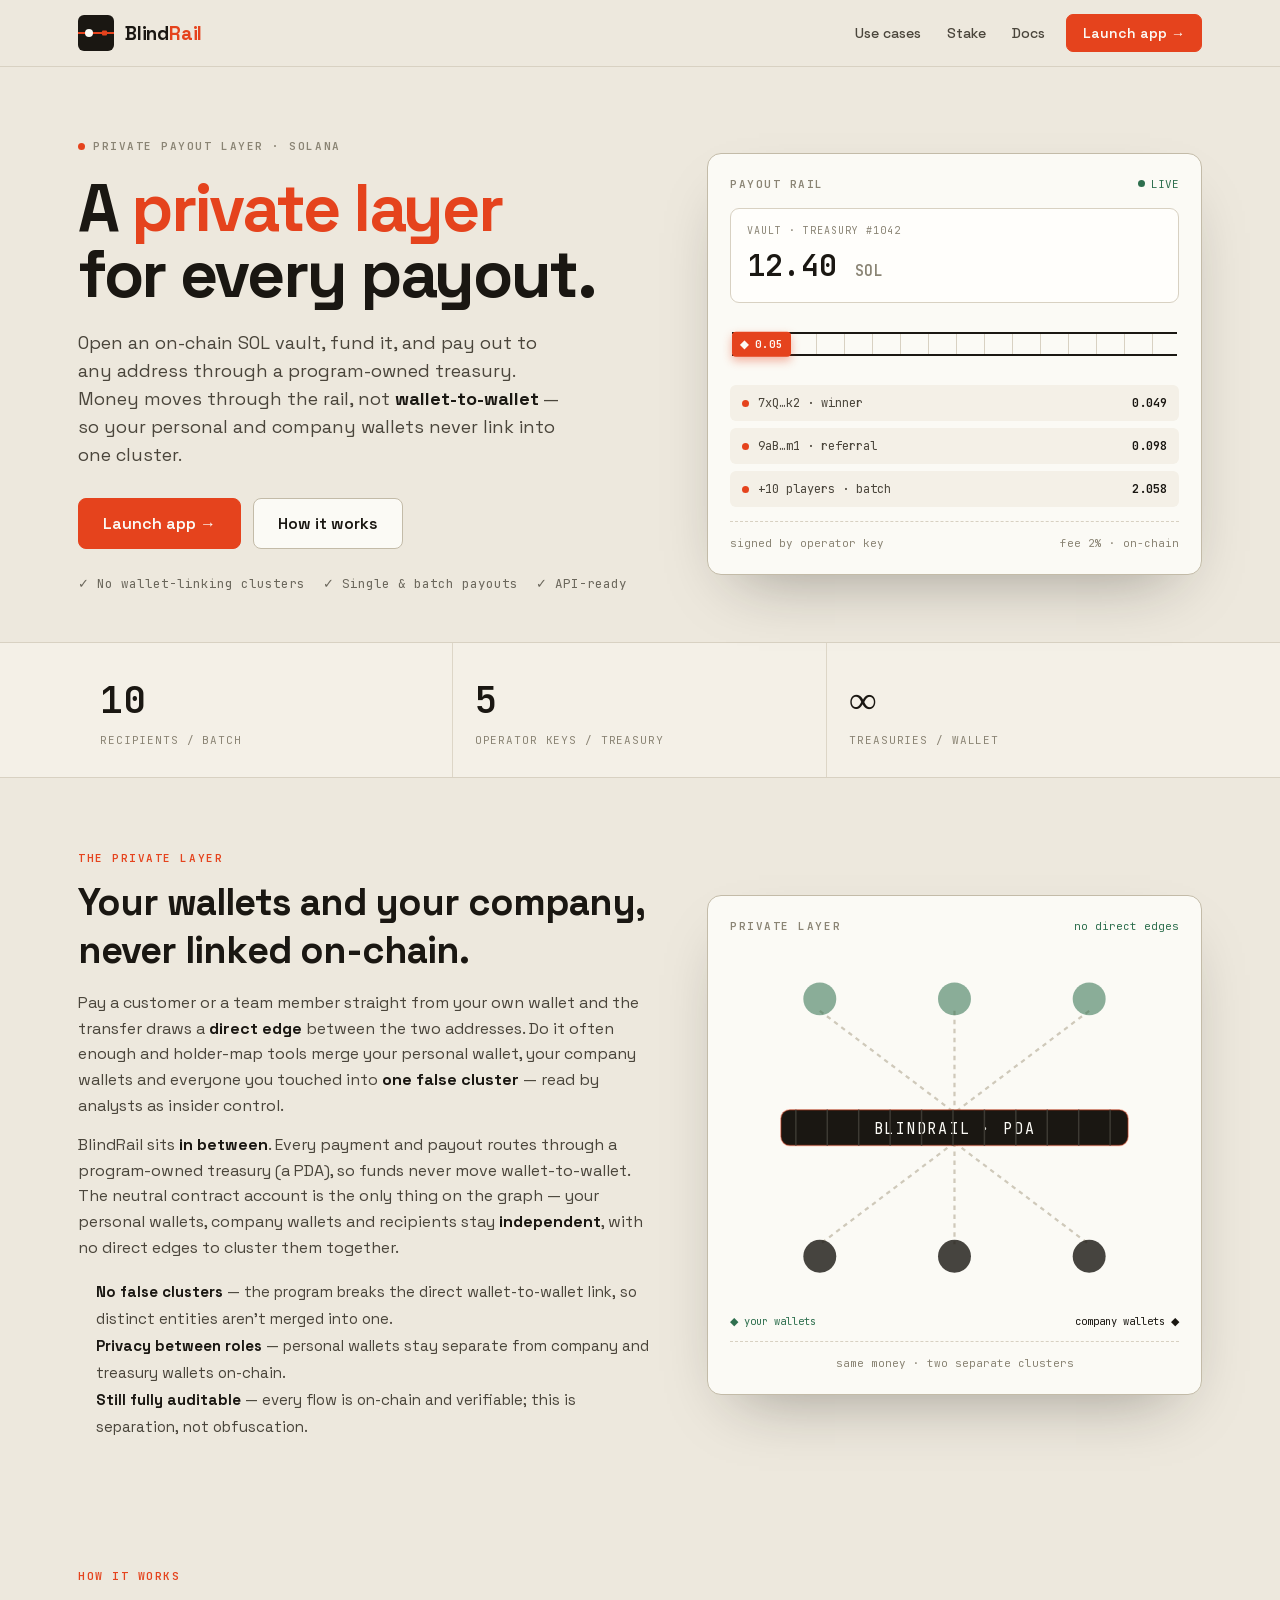
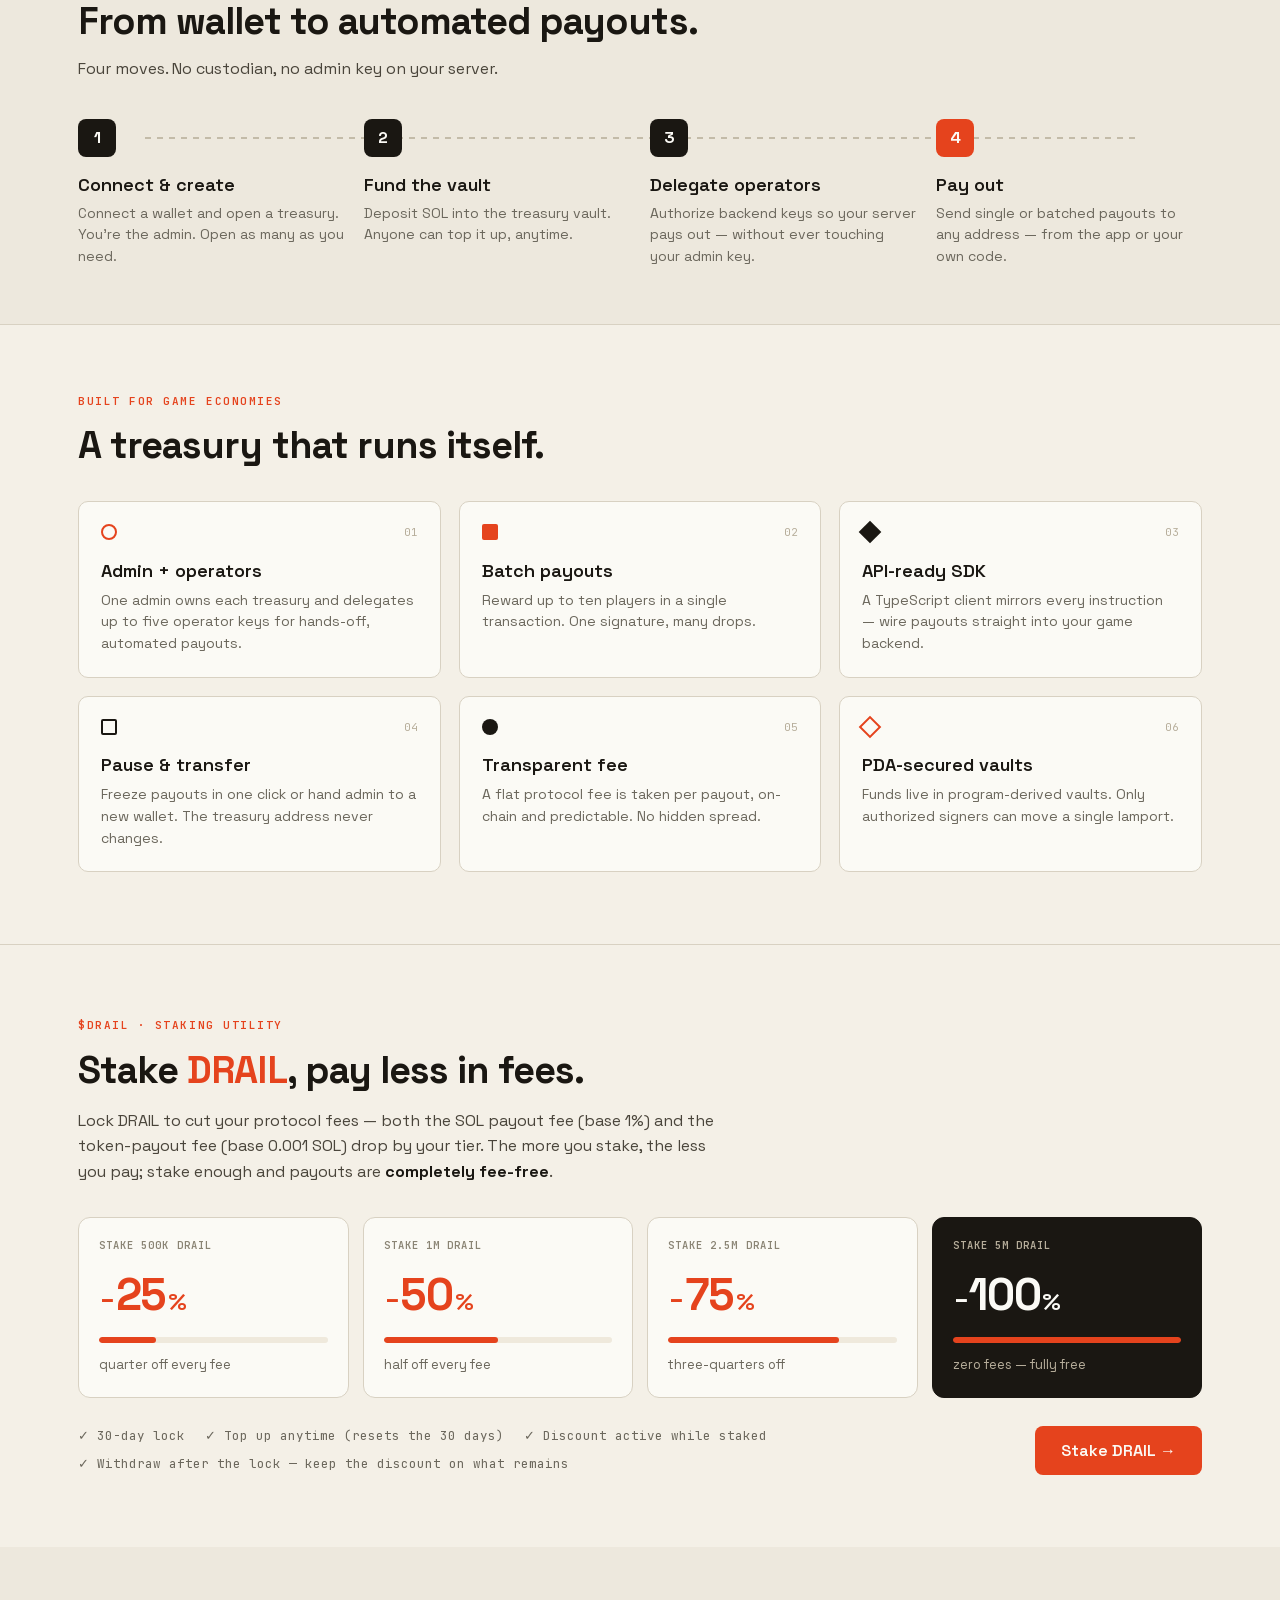
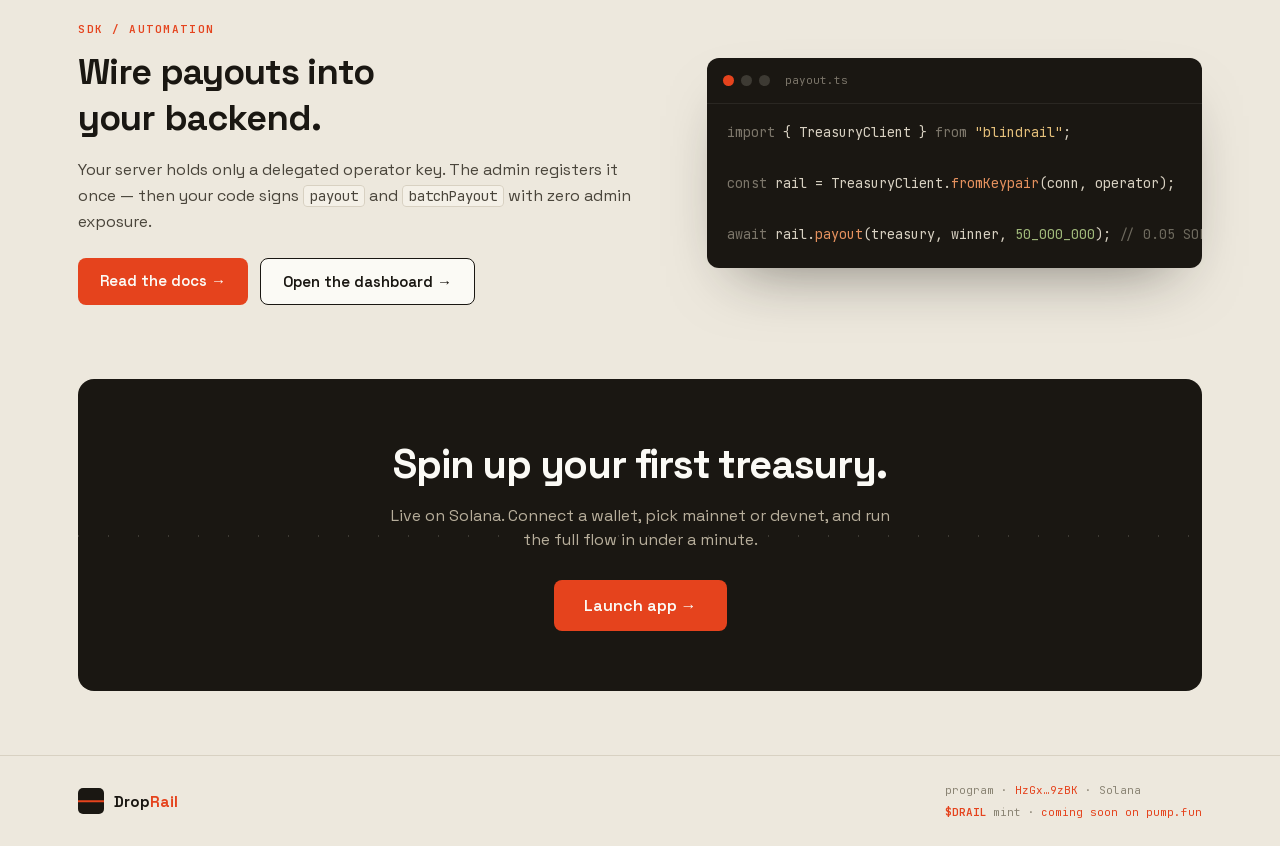
==== commit 8a62f5b7: "fix: scrape actual docs page and its js chunks, apply rebranding" ====
(no text change in the page or its own stylesheets)
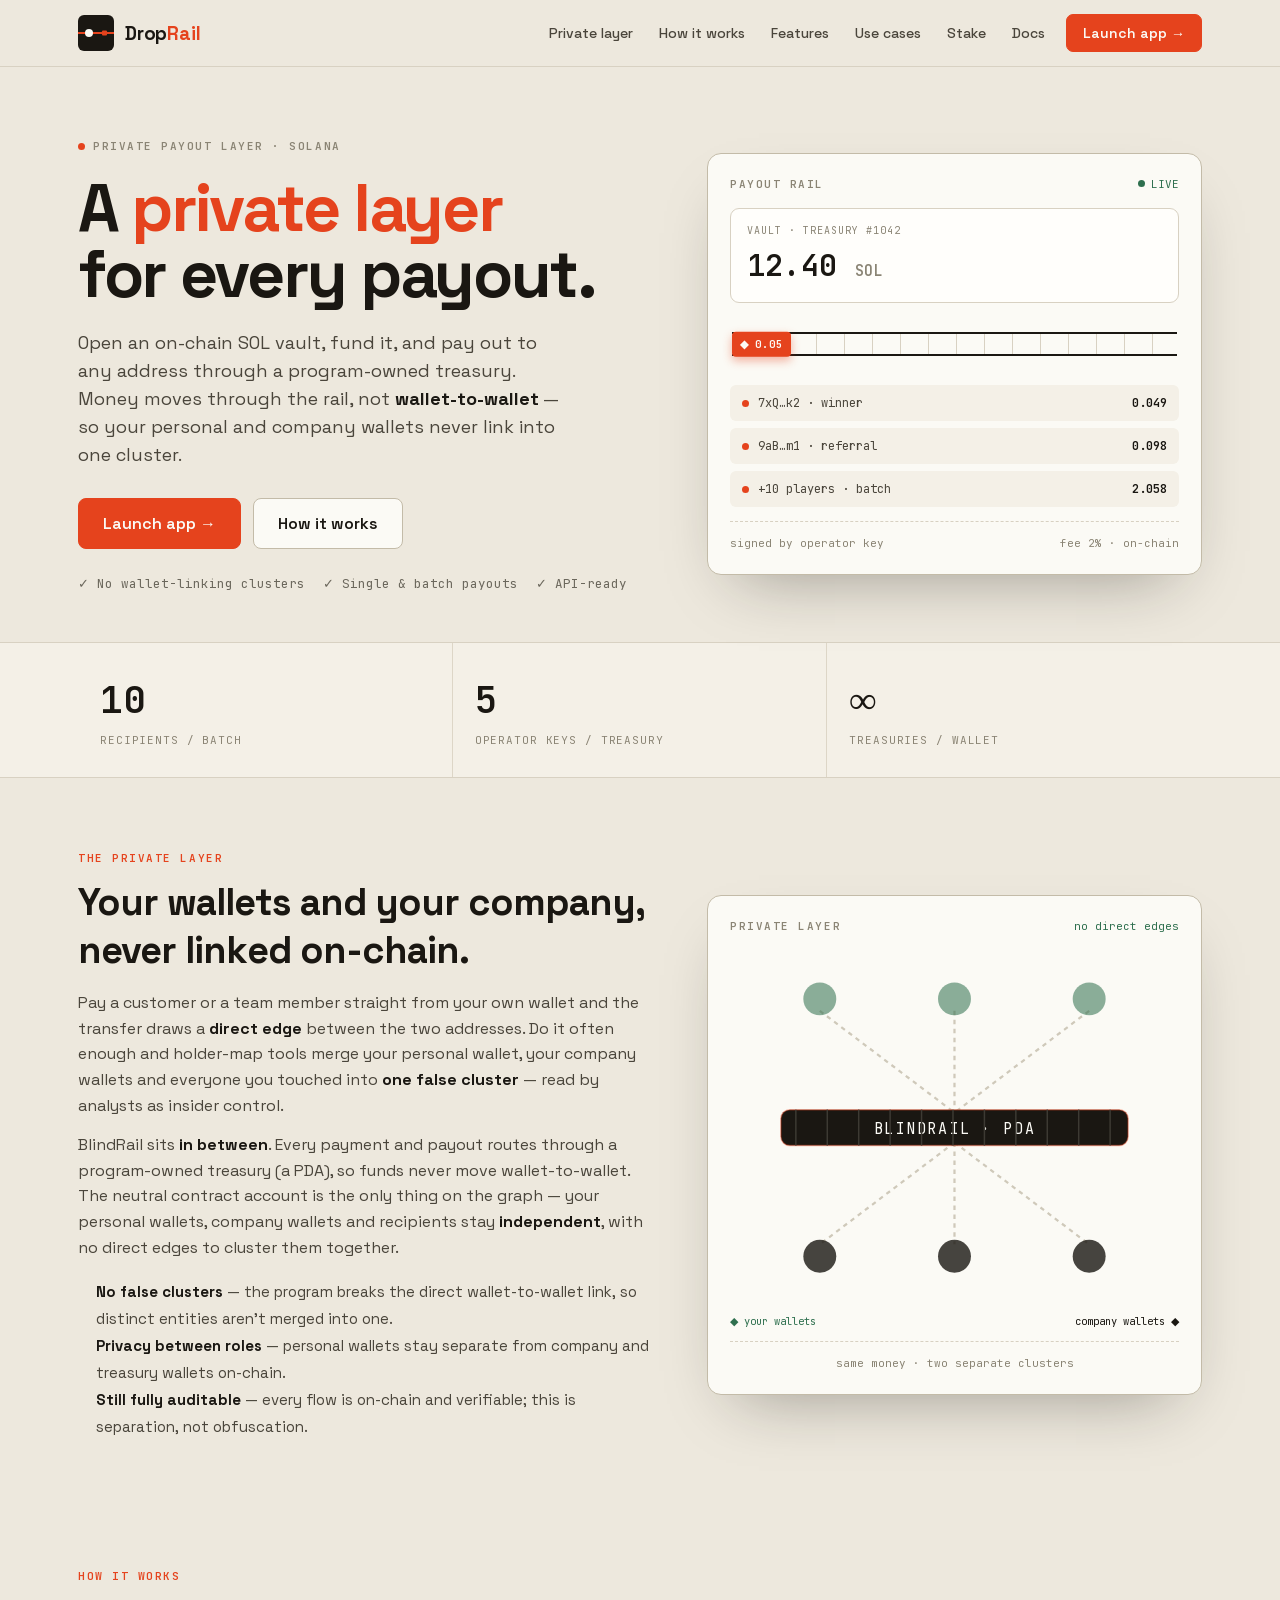
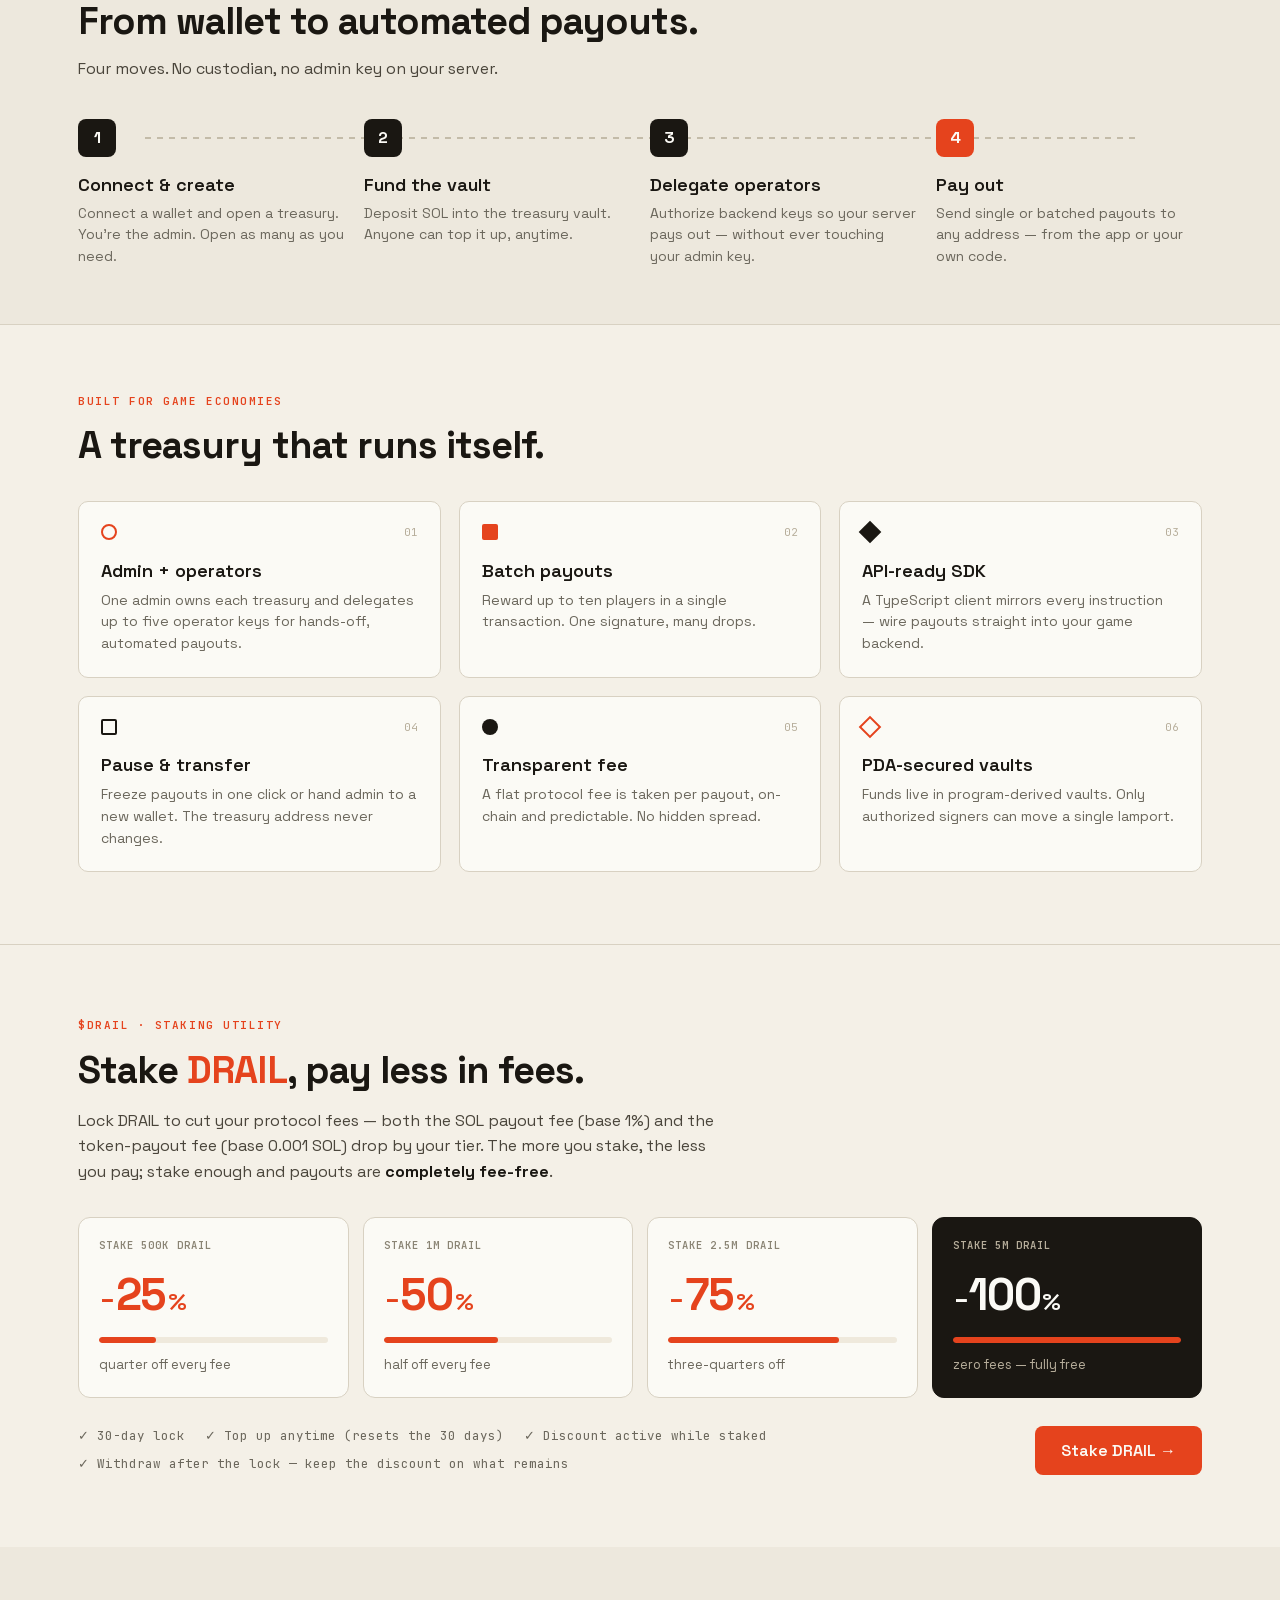
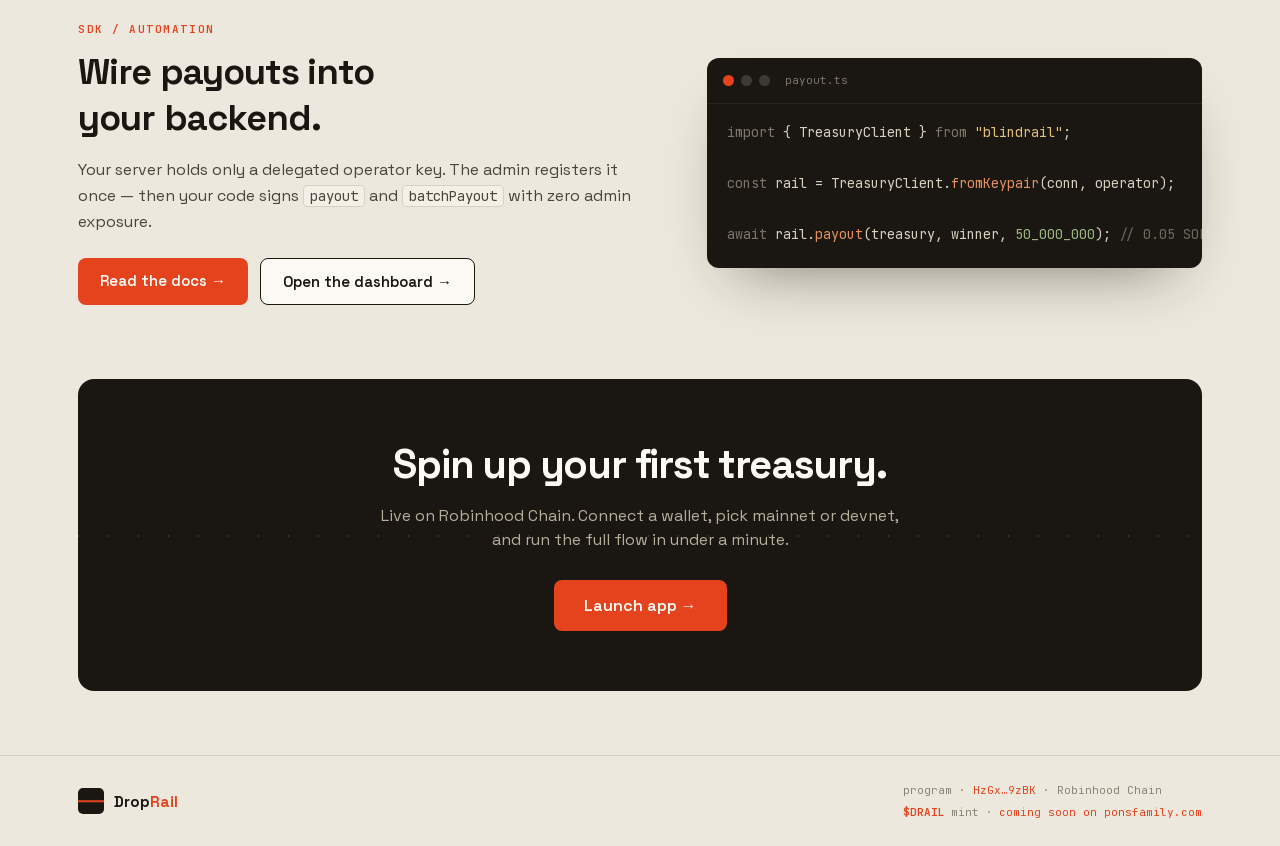
==== commit 3974a5a2: "Switch network to Robinhood Chain, platform to Pons Family, and SOL to ETH" ====
--- a/index.html
+++ b/index.html
@@ -1 +1 @@
-<!DOCTYPE html><html lang="en" class="__variable_49a339 __variable_f9e569"><head><meta charSet="utf-8"/><meta name="viewport" content="width=device-width, initial-scale=1"/><link rel="preload" href="/_next/static/media/36966cca54120369-s.p.woff2" as="font" crossorigin="" type="font/woff2"/><link rel="preload" href="/_next/static/media/558ca1a6aa3cb55e-s.p.woff2" as="font" crossorigin="" type="font/woff2"/><link rel="stylesheet" href="/_next/static/css/9603239ec9cff458.css" data-precedence="next"/><link rel="preload" as="script" fetchPriority="low" href="/_next/static/chunks/webpack-2c2a95b5d367c415.js"/><script src="/_next/static/chunks/fd9d1056-9970ff6139dfdef8.js" async=""></script><script src="/_next/static/chunks/23-c47a2f7b0a596927.js" async=""></script><script src="/_next/static/chunks/main-app-816b7915091fe045.js" async=""></script><script src="/_next/static/chunks/231-1e42d08be2a8a8d6.js" async=""></script><script src="/_next/static/chunks/app/page-a452a9f243748828.js" async=""></script><script src="/_next/static/chunks/3a91511d-874b452e94913b13.js" async=""></script><script src="/_next/static/chunks/558-7032055d3ad6cde8.js" async=""></script><script src="/_next/static/chunks/881-1c5c4400940292ae.js" async=""></script><script src="/_next/static/chunks/818-c2df365b301e4c33.js" async=""></script><script src="/_next/static/chunks/app/layout-2eea72ee2280c048.js" async=""></script><title>BlindRail — A private layer for every payout</title><meta name="description" content="Open an on-chain SOL vault and pay out through a program-owned treasury, so money moves through the rail instead of wallet-to-wallet. Your personal and company wallets never link into one on-chain cluster. Built on Solana."/><link rel="icon" href="/icon.svg?e81841603d78a1f6" type="image/svg+xml" sizes="any"/><link rel="apple-touch-icon" href="/apple-icon.png?58f234ccf514cdd7" type="image/png" sizes="180x180"/><meta name="next-size-adjust"/><script src="/_next/static/chunks/polyfills-78c92fac7aa8fdd8.js" noModule=""></script></head><body class="min-h-screen antialiased"><header style="position:sticky;top:0;z-index:60;background:rgba(237,232,221,.82);backdrop-filter:blur(12px);border-bottom:1px solid #D8D1C2"><div style="max-width:1180px;margin:0 auto;padding:0 28px;height:66px;display:flex;align-items:center;justify-content:space-between;gap:20px"><button style="display:flex;align-items:center;gap:11px;background:none;border:none;cursor:pointer;padding:0"><div style="width:36px;height:36px;border-radius:6px;background:#1A1712;position:relative;overflow:hidden;flex:none"><div style="position:absolute;left:0;right:0;top:50%;height:2px;background:#E5431D;transform:translateY(-50%)"></div><div style="position:absolute;left:7px;top:50%;width:8px;height:8px;border-radius:50%;background:#FBFAF5;transform:translateY(-50%)"></div><div style="position:absolute;right:7px;top:50%;width:5px;height:5px;border-radius:1px;background:#E5431D;transform:translateY(-50%)"></div></div><span style="font:700 19px var(--font-grotesk);letter-spacing:-.01em;color:#1A1712">Drop<span style="color:#E5431D">Rail</span></span></button><nav style="display:flex;flex-wrap:nowrap;align-items:center;gap:4px"><a href="#private" class="nav-link nav-collapse" style="font:500 14px var(--font-grotesk);padding:8px 11px;border-radius:6px;white-space:nowrap">Private layer</a><a href="#how" class="nav-link nav-collapse" style="font:500 14px var(--font-grotesk);padding:8px 11px;border-radius:6px;white-space:nowrap">How it works</a><a href="#features" class="nav-link nav-collapse" style="font:500 14px var(--font-grotesk);padding:8px 11px;border-radius:6px;white-space:nowrap">Features</a><a href="/use-cases.html" class="nav-link nav-collapse" style="font:500 14px var(--font-grotesk);padding:8px 11px;border-radius:6px;white-space:nowrap">Use cases</a><a href="/stake.html" class="nav-link nav-collapse" style="font:500 14px var(--font-grotesk);padding:8px 11px;border-radius:6px;white-space:nowrap">Stake</a><a href="/docs.html" class="nav-link nav-collapse" style="font:500 14px var(--font-grotesk);padding:8px 11px;border-radius:6px;white-space:nowrap">Docs</a><button class="btn-rust" style="margin-left:6px;border-radius:7px;padding:9px 16px;font:600 14px var(--font-grotesk);white-space:nowrap">Launch app →</button></nav></div></header><main><section class="hero-grid" style="max-width:1180px;margin:0 auto;padding:66px 28px 48px"><div><div style="display:inline-flex;align-items:center;gap:8px;font-family:var(--font-mono);font-size:11px;letter-spacing:.14em;color:#8A8474;font-weight:600"><span style="width:7px;height:7px;border-radius:50%;background:#E5431D"></span>PRIVATE PAYOUT LAYER · SOLANA</div><h1 style="font:700 clamp(40px, 8.5vw, 66px)/1.0 var(--font-grotesk);letter-spacing:-.035em;margin:18px 0 0;color:#1A1712">A <span style="color:#E5431D">private layer</span><br/>for every payout.</h1><p style="max-width:480px;margin:22px 0 0;font-size:18px;line-height:1.55;color:#4A453B">Open an on-chain SOL vault, fund it, and pay out to any address through a program-owned treasury. Money moves through the rail, not <strong style="color:#1A1712">wallet-to-wallet</strong> — so your personal and company wallets never link into one cluster.</p><div style="display:flex;flex-wrap:wrap;gap:12px;margin-top:30px"><a class="btn-rust" style="border-radius:8px;padding:14px 24px;font:600 16px var(--font-grotesk);text-decoration:none" href="/dashboard.html">Launch app →</a><a href="#how" class="btn-paper" style="display:inline-flex;align-items:center;border-radius:8px;padding:14px 24px;font:600 16px var(--font-grotesk);text-decoration:none">How it works</a></div><div style="display:flex;flex-wrap:wrap;gap:18px;margin-top:26px;font-family:var(--font-mono);font-size:12.5px;color:#6B675C"><span>✓ No wallet-linking clusters</span><span>✓ Single &amp; batch payouts</span><span>✓ API-ready</span></div></div><div style="background:#FBFAF5;border:1px solid #C3BBA8;border-radius:14px;padding:22px;box-shadow:0 28px 64px -30px rgba(26,23,18,.4)"><div style="display:flex;align-items:center;justify-content:space-between"><span style="font-family:var(--font-mono);font-size:11px;letter-spacing:.14em;color:#8A8474;font-weight:600">PAYOUT RAIL</span><span style="display:inline-flex;align-items:center;gap:6px;font-family:var(--font-mono);font-size:11px;color:#2E6F4E"><span style="width:7px;height:7px;border-radius:50%;background:#2E6F4E;animation:pulseDot 1.6s ease-in-out infinite"></span>LIVE</span></div><div style="margin-top:16px;border:1px solid #D8D1C2;border-radius:9px;background:#FFFEFB;padding:14px 16px"><div style="font-family:var(--font-mono);font-size:10px;letter-spacing:.1em;color:#8A8474">VAULT · TREASURY #1042</div><div style="margin-top:5px;font-family:var(--font-mono);font-variant-numeric:tabular-nums;font-weight:600;font-size:30px;color:#1A1712">12.40 <span style="font-size:15px;color:#8A8474">SOL</span></div></div><div style="position:relative;height:50px;margin:16px 2px"><div style="position:absolute;left:0;right:0;top:13px;height:24px;background-image:repeating-linear-gradient(90deg,#D8D1C2 0 1px,transparent 1px 28px);border-top:2px solid #1A1712;border-bottom:2px solid #1A1712"></div><div style="position:absolute;top:50%;transform:translateY(-50%);animation:railTravel 3.4s linear infinite"><div style="display:flex;align-items:center;gap:6px;background:#E5431D;color:#FBFAF5;border-radius:4px;padding:4px 8px;font-family:var(--font-mono);font-size:11px;font-weight:600;box-shadow:0 4px 10px rgba(229,67,29,.4)">◆ 0.05</div></div></div><div style="display:flex;flex-direction:column;gap:7px"><div style="display:flex;align-items:center;justify-content:space-between;background:#F4F0E7;border-radius:6px;padding:9px 12px"><span style="display:flex;align-items:center;gap:9px;font-family:var(--font-mono);font-size:12px;color:#4A453B"><span style="width:7px;height:7px;border-radius:50%;background:#E5431D;animation:pulseDot 3.4s ease-in-out .2s infinite"></span>7xQ…k2 · winner</span><span style="font-family:var(--font-mono);font-size:12px;font-weight:600;color:#1A1712">0.049</span></div><div style="display:flex;align-items:center;justify-content:space-between;background:#F4F0E7;border-radius:6px;padding:9px 12px"><span style="display:flex;align-items:center;gap:9px;font-family:var(--font-mono);font-size:12px;color:#4A453B"><span style="width:7px;height:7px;border-radius:50%;background:#E5431D;animation:pulseDot 3.4s ease-in-out 1.1s infinite"></span>9aB…m1 · referral</span><span style="font-family:var(--font-mono);font-size:12px;font-weight:600;color:#1A1712">0.098</span></div><div style="display:flex;align-items:center;justify-content:space-between;background:#F4F0E7;border-radius:6px;padding:9px 12px"><span style="display:flex;align-items:center;gap:9px;font-family:var(--font-mono);font-size:12px;color:#4A453B"><span style="width:7px;height:7px;border-radius:50%;background:#E5431D;animation:pulseDot 3.4s ease-in-out 2.0s infinite"></span>+10 players · batch</span><span style="font-family:var(--font-mono);font-size:12px;font-weight:600;color:#1A1712">2.058</span></div></div><div style="display:flex;align-items:center;justify-content:space-between;margin-top:14px;padding-top:13px;border-top:1px dashed #D8D1C2;font-family:var(--font-mono);font-size:11px;color:#8A8474"><span>signed by operator key</span><span>fee 2% · on-chain</span></div></div></section><section style="border-top:1px solid #D8D1C2;border-bottom:1px solid #D8D1C2;background:#F4F0E7"><div style="max-width:1180px;margin:0 auto;padding:0 28px;display:grid;grid-template-columns:repeat(3,1fr)"><div style="padding:28px 22px;border-right:1px solid #DDD6C7"><div style="font-family:var(--font-mono);font-variant-numeric:tabular-nums;font-weight:600;font-size:38px;color:#1A1712">10</div><div style="margin-top:4px;font-family:var(--font-mono);font-size:11px;letter-spacing:.08em;color:#8A8474">RECIPIENTS / BATCH</div></div><div style="padding:28px 22px;border-right:1px solid #DDD6C7"><div style="font-family:var(--font-mono);font-variant-numeric:tabular-nums;font-weight:600;font-size:38px;color:#1A1712">5</div><div style="margin-top:4px;font-family:var(--font-mono);font-size:11px;letter-spacing:.08em;color:#8A8474">OPERATOR KEYS / TREASURY</div></div><div style="padding:28px 22px;border-right:none"><div style="font-family:var(--font-mono);font-variant-numeric:tabular-nums;font-weight:600;font-size:38px;color:#1A1712">∞</div><div style="margin-top:4px;font-family:var(--font-mono);font-size:11px;letter-spacing:.08em;color:#8A8474">TREASURIES / WALLET</div></div></div></section><section id="private" style="max-width:1180px;margin:0 auto;padding:72px 28px 56px;scroll-margin-top:70px"><div class="hero-grid" style="align-items:center"><div><div style="font-family:var(--font-mono);font-size:11px;letter-spacing:.14em;color:#E5431D;font-weight:600">THE PRIVATE LAYER</div><h2 style="font:700 38px var(--font-grotesk);letter-spacing:-.025em;margin:12px 0 0;color:#1A1712">Your wallets and your company,<br/>never linked on-chain.</h2><p style="margin:16px 0 0;font-size:16px;line-height:1.6;color:#4A453B">Pay a customer or a team member straight from your own wallet and the transfer draws a <strong style="color:#1A1712">direct edge</strong> between the two addresses. Do it often enough and holder-map tools merge your personal wallet, your company wallets and everyone you touched into <strong style="color:#1A1712">one false cluster</strong> — read by analysts as insider control.</p><p style="margin:14px 0 0;font-size:16px;line-height:1.6;color:#4A453B">BlindRail sits <strong style="color:#1A1712">in between</strong>. Every payment and payout routes through a program-owned treasury (a PDA), so funds never move wallet-to-wallet. The neutral contract account is the only thing on the graph — your personal wallets, company wallets and recipients stay <strong style="color:#1A1712">independent</strong>, with no direct edges to cluster them together.</p><ul style="margin:18px 0 0;padding-left:18px;line-height:1.8;font-size:15px;color:#4A453B"><li><strong style="color:#1A1712">No false clusters</strong> — the program breaks the direct wallet-to-wallet link, so distinct entities aren&#x27;t merged into one.</li><li><strong style="color:#1A1712">Privacy between roles</strong> — personal wallets stay separate from company and treasury wallets on-chain.</li><li><strong style="color:#1A1712">Still fully auditable</strong> — every flow is on-chain and verifiable; this is separation, not obfuscation.</li></ul></div><div style="background:#FBFAF5;border:1px solid #C3BBA8;border-radius:14px;padding:22px;box-shadow:0 28px 64px -30px rgba(26,23,18,.4)"><div style="display:flex;align-items:center;justify-content:space-between"><span style="font-family:var(--font-mono);font-size:11px;letter-spacing:.14em;color:#8A8474;font-weight:600">PRIVATE LAYER</span><span style="font-family:var(--font-mono);font-size:11px;color:#2E6F4E">no direct edges</span></div><svg viewBox="0 0 300 240" style="width:100%;display:block;margin-top:14px" aria-hidden="true"><g><line x1="60" y1="42" x2="150" y2="110" stroke="#CFC9BA" stroke-width="1.5" stroke-dasharray="3 3"></line><circle cx="60" cy="34" r="11" fill="#2E6F4E" opacity="0.55"></circle></g><g><line x1="150" y1="42" x2="150" y2="110" stroke="#CFC9BA" stroke-width="1.5" stroke-dasharray="3 3"></line><circle cx="150" cy="34" r="11" fill="#2E6F4E" opacity="0.55"></circle></g><g><line x1="240" y1="42" x2="150" y2="110" stroke="#CFC9BA" stroke-width="1.5" stroke-dasharray="3 3"></line><circle cx="240" cy="34" r="11" fill="#2E6F4E" opacity="0.55"></circle></g><g><line x1="150" y1="130" x2="60" y2="198" stroke="#CFC9BA" stroke-width="1.5" stroke-dasharray="3 3"></line><circle cx="60" cy="206" r="11" fill="#1A1712" opacity="0.8"></circle></g><g><line x1="150" y1="130" x2="150" y2="198" stroke="#CFC9BA" stroke-width="1.5" stroke-dasharray="3 3"></line><circle cx="150" cy="206" r="11" fill="#1A1712" opacity="0.8"></circle></g><g><line x1="150" y1="130" x2="240" y2="198" stroke="#CFC9BA" stroke-width="1.5" stroke-dasharray="3 3"></line><circle cx="240" cy="206" r="11" fill="#1A1712" opacity="0.8"></circle></g><rect x="34" y="108" width="232" height="24" rx="6" fill="#1A1712"></rect><rect x="34" y="108" width="232" height="24" rx="6" fill="none" stroke="#E5431D" stroke-width="1" opacity="0.4"></rect><text x="150" y="124" text-anchor="middle" fill="#FBFAF5" font-family="var(--font-mono)" font-size="10" letter-spacing="0.12em">BLINDRAIL · PDA</text><line x1="44" y1="108" x2="44" y2="132" stroke="#3D3A33" stroke-width="1"></line><line x1="65" y1="108" x2="65" y2="132" stroke="#3D3A33" stroke-width="1"></line><line x1="86" y1="108" x2="86" y2="132" stroke="#3D3A33" stroke-width="1"></line><line x1="107" y1="108" x2="107" y2="132" stroke="#3D3A33" stroke-width="1"></line><line x1="128" y1="108" x2="128" y2="132" stroke="#3D3A33" stroke-width="1"></line><line x1="149" y1="108" x2="149" y2="132" stroke="#3D3A33" stroke-width="1"></line><line x1="170" y1="108" x2="170" y2="132" stroke="#3D3A33" stroke-width="1"></line><line x1="191" y1="108" x2="191" y2="132" stroke="#3D3A33" stroke-width="1"></line><line x1="212" y1="108" x2="212" y2="132" stroke="#3D3A33" stroke-width="1"></line><line x1="233" y1="108" x2="233" y2="132" stroke="#3D3A33" stroke-width="1"></line><line x1="254" y1="108" x2="254" y2="132" stroke="#3D3A33" stroke-width="1"></line></svg><div style="display:flex;align-items:center;justify-content:space-between;margin-top:6px;font-family:var(--font-mono);font-size:10.5px;color:#8A8474"><span style="color:#2E6F4E">◆ your wallets</span><span style="color:#1A1712">company wallets ◆</span></div><div style="margin-top:12px;padding-top:13px;border-top:1px dashed #D8D1C2;font-family:var(--font-mono);font-size:11px;color:#8A8474;text-align:center">same money · two separate clusters</div></div></div></section><section id="how" style="max-width:1180px;margin:0 auto;padding:72px 28px 56px"><div style="font-family:var(--font-mono);font-size:11px;letter-spacing:.14em;color:#E5431D;font-weight:600">HOW IT WORKS</div><h2 style="font:700 38px var(--font-grotesk);letter-spacing:-.025em;margin:12px 0 0;color:#1A1712">From wallet to automated payouts.</h2><p style="max-width:540px;margin:12px 0 0;font-size:16px;color:#4A453B">Four moves. No custodian, no admin key on your server.</p><div class="steps-grid" style="position:relative;margin-top:38px"><div style="position:absolute;left:6%;right:6%;top:18px;height:2px;background-image:repeating-linear-gradient(90deg,#C3BBA8 0 6px,transparent 6px 12px)"></div><div style="position:relative"><div style="width:38px;height:38px;border-radius:8px;background:#1A1712;color:#FBFAF5;display:grid;place-items:center;font:700 16px var(--font-grotesk)">1</div><h3 style="margin:16px 0 0;font:600 18px var(--font-grotesk);color:#1A1712">Connect &amp; create</h3><p style="margin:7px 0 0;font-size:14px;line-height:1.55;color:#6B675C">Connect a wallet and open a treasury. You&#x27;re the admin. Open as many as you need.</p></div><div style="position:relative"><div style="width:38px;height:38px;border-radius:8px;background:#1A1712;color:#FBFAF5;display:grid;place-items:center;font:700 16px var(--font-grotesk)">2</div><h3 style="margin:16px 0 0;font:600 18px var(--font-grotesk);color:#1A1712">Fund the vault</h3><p style="margin:7px 0 0;font-size:14px;line-height:1.55;color:#6B675C">Deposit SOL into the treasury vault. Anyone can top it up, anytime.</p></div><div style="position:relative"><div style="width:38px;height:38px;border-radius:8px;background:#1A1712;color:#FBFAF5;display:grid;place-items:center;font:700 16px var(--font-grotesk)">3</div><h3 style="margin:16px 0 0;font:600 18px var(--font-grotesk);color:#1A1712">Delegate operators</h3><p style="margin:7px 0 0;font-size:14px;line-height:1.55;color:#6B675C">Authorize backend keys so your server pays out — without ever touching your admin key.</p></div><div style="position:relative"><div style="width:38px;height:38px;border-radius:8px;background:#E5431D;color:#FBFAF5;display:grid;place-items:center;font:700 16px var(--font-grotesk)">4</div><h3 style="margin:16px 0 0;font:600 18px var(--font-grotesk);color:#1A1712">Pay out</h3><p style="margin:7px 0 0;font-size:14px;line-height:1.55;color:#6B675C">Send single or batched payouts to any address — from the app or your own code.</p></div></div></section><section id="features" style="border-top:1px solid #D8D1C2;background:#F4F0E7"><div style="max-width:1180px;margin:0 auto;padding:68px 28px 72px"><div style="font-family:var(--font-mono);font-size:11px;letter-spacing:.14em;color:#E5431D;font-weight:600">BUILT FOR GAME ECONOMIES</div><h2 style="font:700 38px var(--font-grotesk);letter-spacing:-.025em;margin:12px 0 32px;color:#1A1712">A treasury that runs itself.</h2><div class="feat-grid"><div style="background:#FBFAF5;border:1px solid #D8D1C2;border-radius:10px;padding:22px"><div style="display:flex;align-items:center;justify-content:space-between"><span style="width:16px;height:16px;border-radius:50%;border:2px solid #E5431D"></span><span style="font-family:var(--font-mono);font-size:11px;color:#B7AE9B">01</span></div><h3 style="margin:18px 0 0;font:600 18px var(--font-grotesk)">Admin + operators</h3><p style="margin:8px 0 0;font-size:14px;line-height:1.55;color:#6B675C">One admin owns each treasury and delegates up to five operator keys for hands-off, automated payouts.</p></div><div style="background:#FBFAF5;border:1px solid #D8D1C2;border-radius:10px;padding:22px"><div style="display:flex;align-items:center;justify-content:space-between"><span style="width:16px;height:16px;background:#E5431D;border-radius:2px"></span><span style="font-family:var(--font-mono);font-size:11px;color:#B7AE9B">02</span></div><h3 style="margin:18px 0 0;font:600 18px var(--font-grotesk)">Batch payouts</h3><p style="margin:8px 0 0;font-size:14px;line-height:1.55;color:#6B675C">Reward up to ten players in a single transaction. One signature, many drops.</p></div><div style="background:#FBFAF5;border:1px solid #D8D1C2;border-radius:10px;padding:22px"><div style="display:flex;align-items:center;justify-content:space-between"><span style="width:16px;height:16px;background:#1A1712;transform:rotate(45deg)"></span><span style="font-family:var(--font-mono);font-size:11px;color:#B7AE9B">03</span></div><h3 style="margin:18px 0 0;font:600 18px var(--font-grotesk)">API-ready SDK</h3><p style="margin:8px 0 0;font-size:14px;line-height:1.55;color:#6B675C">A TypeScript client mirrors every instruction — wire payouts straight into your game backend.</p></div><div style="background:#FBFAF5;border:1px solid #D8D1C2;border-radius:10px;padding:22px"><div style="display:flex;align-items:center;justify-content:space-between"><span style="width:16px;height:16px;border:2px solid #1A1712;border-radius:2px"></span><span style="font-family:var(--font-mono);font-size:11px;color:#B7AE9B">04</span></div><h3 style="margin:18px 0 0;font:600 18px var(--font-grotesk)">Pause &amp; transfer</h3><p style="margin:8px 0 0;font-size:14px;line-height:1.55;color:#6B675C">Freeze payouts in one click or hand admin to a new wallet. The treasury address never changes.</p></div><div style="background:#FBFAF5;border:1px solid #D8D1C2;border-radius:10px;padding:22px"><div style="display:flex;align-items:center;justify-content:space-between"><span style="width:16px;height:16px;border-radius:50%;background:#1A1712"></span><span style="font-family:var(--font-mono);font-size:11px;color:#B7AE9B">05</span></div><h3 style="margin:18px 0 0;font:600 18px var(--font-grotesk)">Transparent fee</h3><p style="margin:8px 0 0;font-size:14px;line-height:1.55;color:#6B675C">A flat protocol fee is taken per payout, on-chain and predictable. No hidden spread.</p></div><div style="background:#FBFAF5;border:1px solid #D8D1C2;border-radius:10px;padding:22px"><div style="display:flex;align-items:center;justify-content:space-between"><span style="width:16px;height:16px;border:2px solid #E5431D;transform:rotate(45deg)"></span><span style="font-family:var(--font-mono);font-size:11px;color:#B7AE9B">06</span></div><h3 style="margin:18px 0 0;font:600 18px var(--font-grotesk)">PDA-secured vaults</h3><p style="margin:8px 0 0;font-size:14px;line-height:1.55;color:#6B675C">Funds live in program-derived vaults. Only authorized signers can move a single lamport.</p></div></div></div></section><section id="stake" style="border-top:1px solid #D8D1C2;background:#F4F0E7"><div style="max-width:1180px;margin:0 auto;padding:72px 28px;scroll-margin-top:70px"><div style="font-family:var(--font-mono);font-size:11px;letter-spacing:.14em;color:#E5431D;font-weight:600">$DRAIL · STAKING UTILITY</div><h2 style="font:700 38px var(--font-grotesk);letter-spacing:-.025em;margin:12px 0 0;color:#1A1712">Stake <span style="color:#E5431D">DRAIL</span>, pay less in fees.</h2><p style="max-width:640px;margin:14px 0 0;font-size:16px;line-height:1.6;color:#4A453B">Lock DRAIL to cut your protocol fees — both the SOL payout fee (base 1%) and the token-payout fee (base 0.001 SOL) drop by your tier. The more you stake, the less you pay; stake enough and payouts are <strong style="color:#1A1712">completely fee-free</strong>.</p><div class="tier-grid" style="margin-top:32px"><div style="position:relative;overflow:hidden;background:#FBFAF5;border:1px solid #D8D1C2;border-radius:12px;padding:20px 20px 22px"><div style="font-family:var(--font-mono);font-size:10.5px;letter-spacing:.1em;color:#8A8474;font-weight:600">STAKE <!-- -->500K<!-- --> DRAIL</div><div style="margin:14px 0 0;display:flex;align-items:baseline;gap:2px;font:700 44px var(--font-grotesk);letter-spacing:-.03em;color:#E5431D"><span style="font-size:26px">−</span>25<span style="font-size:24px">%</span></div><div style="margin-top:14px;height:6px;border-radius:3px;background:#EFE9DC;overflow:hidden"><div style="width:25%;height:100%;border-radius:3px;background:#E5431D"></div></div><div style="margin-top:12px;font-size:13px;color:#6B675C">quarter off every fee</div></div><div style="position:relative;overflow:hidden;background:#FBFAF5;border:1px solid #D8D1C2;border-radius:12px;padding:20px 20px 22px"><div style="font-family:var(--font-mono);font-size:10.5px;letter-spacing:.1em;color:#8A8474;font-weight:600">STAKE <!-- -->1M<!-- --> DRAIL</div><div style="margin:14px 0 0;display:flex;align-items:baseline;gap:2px;font:700 44px var(--font-grotesk);letter-spacing:-.03em;color:#E5431D"><span style="font-size:26px">−</span>50<span style="font-size:24px">%</span></div><div style="margin-top:14px;height:6px;border-radius:3px;background:#EFE9DC;overflow:hidden"><div style="width:50%;height:100%;border-radius:3px;background:#E5431D"></div></div><div style="margin-top:12px;font-size:13px;color:#6B675C">half off every fee</div></div><div style="position:relative;overflow:hidden;background:#FBFAF5;border:1px solid #D8D1C2;border-radius:12px;padding:20px 20px 22px"><div style="font-family:var(--font-mono);font-size:10.5px;letter-spacing:.1em;color:#8A8474;font-weight:600">STAKE <!-- -->2.5M<!-- --> DRAIL</div><div style="margin:14px 0 0;display:flex;align-items:baseline;gap:2px;font:700 44px var(--font-grotesk);letter-spacing:-.03em;color:#E5431D"><span style="font-size:26px">−</span>75<span style="font-size:24px">%</span></div><div style="margin-top:14px;height:6px;border-radius:3px;background:#EFE9DC;overflow:hidden"><div style="width:75%;height:100%;border-radius:3px;background:#E5431D"></div></div><div style="margin-top:12px;font-size:13px;color:#6B675C">three-quarters off</div></div><div style="position:relative;overflow:hidden;background:#1A1712;border:1px solid #1A1712;border-radius:12px;padding:20px 20px 22px"><div style="font-family:var(--font-mono);font-size:10.5px;letter-spacing:.1em;color:#B7AE9B;font-weight:600">STAKE <!-- -->5M<!-- --> DRAIL</div><div style="margin:14px 0 0;display:flex;align-items:baseline;gap:2px;font:700 44px var(--font-grotesk);letter-spacing:-.03em;color:#FBFAF5"><span style="font-size:26px">−</span>100<span style="font-size:24px">%</span></div><div style="margin-top:14px;height:6px;border-radius:3px;background:#2A2722;overflow:hidden"><div style="width:100%;height:100%;border-radius:3px;background:#E5431D"></div></div><div style="margin-top:12px;font-size:13px;color:#B7AE9B">zero fees — fully free</div></div></div><div style="display:flex;flex-wrap:wrap;align-items:center;justify-content:space-between;gap:18px;margin-top:28px"><div style="display:flex;flex-wrap:wrap;gap:10px 20px;font-family:var(--font-mono);font-size:12.5px;color:#6B675C;max-width:720px"><span>✓ 30-day lock</span><span>✓ Top up anytime (resets the 30 days)</span><span>✓ Discount active while staked</span><span>✓ Withdraw after the lock — keep the discount on what remains</span></div><a class="btn-rust" style="border-radius:8px;padding:14px 26px;font:600 16px var(--font-grotesk);text-decoration:none;white-space:nowrap;border:none" href="/stake.html">Stake DRAIL →</a></div></div></section><section id="sdk" class="hero-grid" style="max-width:1180px;margin:0 auto;padding:74px 28px"><div><div style="font-family:var(--font-mono);font-size:11px;letter-spacing:.14em;color:#E5431D;font-weight:600">SDK / AUTOMATION</div><h2 style="font:700 36px var(--font-grotesk);letter-spacing:-.025em;margin:12px 0 0;color:#1A1712">Wire payouts into<br/>your backend.</h2><p style="margin:16px 0 0;font-size:16px;line-height:1.6;color:#4A453B">Your server holds only a delegated operator key. The admin registers it once — then your code signs <code style="font-family:var(--font-mono);font-size:14px;background:#F4F0E7;border:1px solid #D8D1C2;border-radius:4px;padding:1px 6px">payout</code> and <code style="font-family:var(--font-mono);font-size:14px;background:#F4F0E7;border:1px solid #D8D1C2;border-radius:4px;padding:1px 6px">batchPayout</code> with zero admin exposure.</p><div style="display:flex;flex-wrap:wrap;gap:12px;margin-top:24px"><a class="btn-rust" style="display:inline-block;border-radius:8px;padding:13px 22px;font:600 15px var(--font-grotesk);text-decoration:none;border:none" href="/docs.html">Read the docs →</a><a class="btn-inkghost" style="display:inline-block;border-radius:8px;padding:13px 22px;font:600 15px var(--font-grotesk);text-decoration:none" href="/dashboard.html">Open the dashboard →</a></div></div><div style="min-width:0;background:#1A1712;border-radius:12px;overflow:hidden;box-shadow:0 28px 64px -30px rgba(26,23,18,.55)"><div style="display:flex;align-items:center;gap:7px;padding:14px 16px;border-bottom:1px solid #2A2722"><span style="width:11px;height:11px;border-radius:50%;background:#E5431D"></span><span style="width:11px;height:11px;border-radius:50%;background:#3D3A33"></span><span style="width:11px;height:11px;border-radius:50%;background:#3D3A33"></span><span style="margin-left:8px;font-family:var(--font-mono);font-size:11px;color:#7C766A">payout.ts</span></div><div style="overflow-x:auto;padding:16px 20px 20px"><div style="width:max-content;font-family:var(--font-mono);font-size:13.5px;line-height:1.9;color:#D8D1C2"><div style="white-space:pre"><span style="color:#7C766A">import</span> <!-- -->{ TreasuryClient } <span style="color:#7C766A">from</span> <span style="color:#E5C07B">&quot;blindrail&quot;</span>;</div><div style="white-space:pre;height:1.9em"> </div><div style="white-space:pre"><span style="color:#7C766A">const</span> rail = TreasuryClient.<span style="color:#E5915E">fromKeypair</span>(conn, operator);</div><div style="white-space:pre;height:1.9em"> </div><div style="white-space:pre"><span style="color:#7C766A">await</span> rail.<span style="color:#E5915E">payout</span>(treasury, winner, <span style="color:#9FB87A">50_000_000</span>); <span style="color:#6E6A5E">// 0.05 SOL</span></div></div></div></div></section><section style="max-width:1180px;margin:0 auto 64px;padding:0 28px"><div style="background:#1A1712;border-radius:16px;padding:60px 40px;text-align:center;position:relative;overflow:hidden"><div style="position:absolute;left:0;right:0;top:50%;height:2px;background-image:repeating-linear-gradient(90deg,#3D3A33 0 1px,transparent 1px 30px)"></div><div style="position:relative"><h2 style="font:700 clamp(28px, 6vw, 40px) var(--font-grotesk);letter-spacing:-.03em;margin:0;color:#FBFAF5">Spin up your first treasury.</h2><p style="margin:14px auto 0;max-width:520px;font-size:16px;color:#B7AE9B">Live on Solana. Connect a wallet, pick mainnet or devnet, and run the full flow in under a minute.</p><a class="btn-rust" style="display:inline-block;margin-top:28px;border-radius:8px;padding:15px 30px;font:600 16px var(--font-grotesk);text-decoration:none;border:none" href="/dashboard.html">Launch app →</a></div></div></section><footer style="border-top:1px solid #D8D1C2"><div style="max-width:1180px;margin:0 auto;padding:26px 28px;display:flex;flex-wrap:wrap;align-items:center;justify-content:space-between;gap:14px"><div style="display:flex;align-items:center;gap:10px"><div style="width:26px;height:26px;border-radius:5px;background:#1A1712;position:relative;overflow:hidden;flex:none"><div style="position:absolute;left:0;right:0;top:50%;height:1.5px;background:#E5431D;transform:translateY(-50%)"></div></div><span style="font:700 15px var(--font-grotesk)">Drop<span style="color:#E5431D">Rail</span></span></div><div style="display:flex;flex-direction:column;gap:5px;align-items:flex-start;max-width:100%"><div style="font-family:var(--font-mono);font-size:11px;color:#8A8474">program ·<!-- --> <a href="https://solscan.io/account/HzGxztZEtQkkNyXDKejtUu4M9RtXa1TPoiGhiLnP9zBK" target="_blank" rel="noreferrer" class="lnk-rust">HzGx…9zBK</a> <!-- -->· Solana</div><div style="font-family:var(--font-mono);font-size:11px;color:#8A8474;display:flex;align-items:center;gap:6px;flex-wrap:wrap"><span style="color:#E5431D;font-weight:600">$DRAIL</span> mint ·<!-- --> <a href="https://solscan.io/token/coming soon on pump.fun" target="_blank" rel="noreferrer" class="lnk-rust" style="word-break:break-all">coming soon on pump.fun</a></div></div></div></footer></main><script src="/_next/static/chunks/webpack-2c2a95b5d367c415.js" async=""></script><script>(self.__next_f=self.__next_f||[]).push([0]);self.__next_f.push([2,null])</script><script>self.__next_f.push([1,"1:HL[\"/_next/static/media/36966cca54120369-s.p.woff2\",\"font\",{\"crossOrigin\":\"\",\"type\":\"font/woff2\"}]\n2:HL[\"/_next/static/media/558ca1a6aa3cb55e-s.p.woff2\",\"font\",{\"crossOrigin\":\"\",\"type\":\"font/woff2\"}]\n3:HL[\"/_next/static/css/9603239ec9cff458.css\",\"style\"]\n"])</script><script>self.__next_f.push([1,"4:I[5751,[],\"\"]\n6:I[231,[\"231\",\"static/chunks/231-1e42d08be2a8a8d6.js\",\"931\",\"static/chunks/app/page-a452a9f243748828.js\"],\"\"]\n7:I[5496,[\"814\",\"static/chunks/3a91511d-874b452e94913b13.js\",\"558\",\"static/chunks/558-7032055d3ad6cde8.js\",\"881\",\"static/chunks/881-1c5c4400940292ae.js\",\"818\",\"static/chunks/818-c2df365b301e4c33.js\",\"185\",\"static/chunks/app/layout-2eea72ee2280c048.js\"],\"Providers\"]\n8:I[552,[\"814\",\"static/chunks/3a91511d-874b452e94913b13.js\",\"558\",\"static/chunks/558-7032055d3ad6cde8.js\",\"881\",\"static/chunks/881-1c5c4400940292ae.js\",\"818\",\"static/chunks/818-c2df365b301e4c33.js\",\"185\",\"static/chunks/app/layout-2eea72ee2280c048.js\"],\"Navbar\"]\n9:I[6639,[\"814\",\"static/chunks/3a91511d-874b452e94913b13.js\",\"558\",\"static/chunks/558-7032055d3ad6cde8.js\",\"881\",\"static/chunks/881-1c5c4400940292ae.js\",\"818\",\"static/chunks/818-c2df365b301e4c33.js\",\"185\",\"static/chunks/app/layout-2eea72ee2280c048.js\"],\"ErrorBoundary\"]\na:I[9275,[],\"\"]\nb:I[1343,[],\"\"]\nd:I[6130,[],\"\"]\ne:[]\n"])</script><script>self.__next_f.push([1,"0:[[[\"$\",\"link\",\"0\",{\"rel\":\"stylesheet\",\"href\":\"/_next/static/css/9603239ec9cff458.css\",\"precedence\":\"next\",\"crossOrigin\":\"$undefined\"}]],[\"$\",\"$L4\",null,{\"buildId\":\"PyaNWWIBzHgPkcPquBRI7\",\"assetPrefix\":\"\",\"initialCanonicalUrl\":\"/\",\"initialTree\":[\"\",{\"children\":[\"__PAGE__\",{}]},\"$undefined\",\"$undefined\",true],\"initialSeedData\":[\"\",{\"children\":[\"__PAGE__\",{},[[\"$L5\",[[\"$\",\"section\",null,{\"className\":\"hero-grid\",\"style\":{\"maxWidth\":1180,\"margin\":\"0 auto\",\"padding\":\"66px 28px 48px\"},\"children\":[[\"$\",\"div\",null,{\"children\":[[\"$\",\"div\",null,{\"style\":{\"display\":\"inline-flex\",\"alignItems\":\"center\",\"gap\":8,\"fontFamily\":\"var(--font-mono)\",\"fontSize\":11,\"letterSpacing\":\".14em\",\"color\":\"#8A8474\",\"fontWeight\":600},\"children\":[[\"$\",\"span\",null,{\"style\":{\"width\":7,\"height\":7,\"borderRadius\":\"50%\",\"background\":\"#E5431D\"}}],\"PRIVATE PAYOUT LAYER · SOLANA\"]}],[\"$\",\"h1\",null,{\"style\":{\"font\":\"700 clamp(40px, 8.5vw, 66px)/1.0 var(--font-grotesk)\",\"letterSpacing\":\"-.035em\",\"margin\":\"18px 0 0\",\"color\":\"#1A1712\"},\"children\":[\"A \",[\"$\",\"span\",null,{\"style\":{\"color\":\"#E5431D\"},\"children\":\"private layer\"}],[\"$\",\"br\",null,{}],\"for every payout.\"]}],[\"$\",\"p\",null,{\"style\":{\"maxWidth\":480,\"margin\":\"22px 0 0\",\"fontSize\":18,\"lineHeight\":1.55,\"color\":\"#4A453B\"},\"children\":[\"Open an on-chain SOL vault, fund it, and pay out to any address through a program-owned treasury. Money moves through the rail, not \",[\"$\",\"strong\",null,{\"style\":{\"color\":\"#1A1712\"},\"children\":\"wallet-to-wallet\"}],\" — so your personal and company wallets never link into one cluster.\"]}],[\"$\",\"div\",null,{\"style\":{\"display\":\"flex\",\"flexWrap\":\"wrap\",\"gap\":12,\"marginTop\":30},\"children\":[[\"$\",\"$L6\",null,{\"href\":\"/dashboard\",\"className\":\"btn-rust\",\"style\":{\"borderRadius\":8,\"padding\":\"14px 24px\",\"font\":\"600 16px var(--font-grotesk)\",\"textDecoration\":\"none\"},\"children\":\"Launch app →\"}],[\"$\",\"a\",null,{\"href\":\"#how\",\"className\":\"btn-paper\",\"style\":{\"display\":\"inline-flex\",\"alignItems\":\"center\",\"borderRadius\":8,\"padding\":\"14px 24px\",\"font\":\"600 16px var(--font-grotesk)\",\"textDecoration\":\"none\"},\"children\":\"How it works\"}]]}],[\"$\",\"div\",null,{\"style\":{\"display\":\"flex\",\"flexWrap\":\"wrap\",\"gap\":18,\"marginTop\":26,\"fontFamily\":\"var(--font-mono)\",\"fontSize\":12.5,\"color\":\"#6B675C\"},\"children\":[[\"$\",\"span\",null,{\"children\":\"✓ No wallet-linking clusters\"}],[\"$\",\"span\",null,{\"children\":\"✓ Single \u0026 batch payouts\"}],[\"$\",\"span\",null,{\"children\":\"✓ API-ready\"}]]}]]}],[\"$\",\"div\",null,{\"style\":{\"background\":\"#FBFAF5\",\"border\":\"1px solid #C3BBA8\",\"borderRadius\":14,\"padding\":22,\"boxShadow\":\"0 28px 64px -30px rgba(26,23,18,.4)\"},\"children\":[[\"$\",\"div\",null,{\"style\":{\"display\":\"flex\",\"alignItems\":\"center\",\"justifyContent\":\"space-between\"},\"children\":[[\"$\",\"span\",null,{\"style\":{\"fontFamily\":\"var(--font-mono)\",\"fontSize\":11,\"letterSpacing\":\".14em\",\"color\":\"#8A8474\",\"fontWeight\":600},\"children\":\"PAYOUT RAIL\"}],[\"$\",\"span\",null,{\"style\":{\"display\":\"inline-flex\",\"alignItems\":\"center\",\"gap\":6,\"fontFamily\":\"var(--font-mono)\",\"fontSize\":11,\"color\":\"#2E6F4E\"},\"children\":[[\"$\",\"span\",null,{\"style\":{\"width\":7,\"height\":7,\"borderRadius\":\"50%\",\"background\":\"#2E6F4E\",\"animation\":\"pulseDot 1.6s ease-in-out infinite\"}}],\"LIVE\"]}]]}],[\"$\",\"div\",null,{\"style\":{\"marginTop\":16,\"border\":\"1px solid #D8D1C2\",\"borderRadius\":9,\"background\":\"#FFFEFB\",\"padding\":\"14px 16px\"},\"children\":[[\"$\",\"div\",null,{\"style\":{\"fontFamily\":\"var(--font-mono)\",\"fontSize\":10,\"letterSpacing\":\".1em\",\"color\":\"#8A8474\"},\"children\":\"VAULT · TREASURY #1042\"}],[\"$\",\"div\",null,{\"style\":{\"marginTop\":5,\"fontFamily\":\"var(--font-mono)\",\"fontVariantNumeric\":\"tabular-nums\",\"fontWeight\":600,\"fontSize\":30,\"color\":\"#1A1712\"},\"children\":[\"12.40 \",[\"$\",\"span\",null,{\"style\":{\"fontSize\":15,\"color\":\"#8A8474\"},\"children\":\"SOL\"}]]}]]}],[\"$\",\"div\",null,{\"style\":{\"position\":\"relative\",\"height\":50,\"margin\":\"16px 2px\"},\"children\":[[\"$\",\"div\",null,{\"style\":{\"position\":\"absolute\",\"left\":0,\"right\":0,\"top\":13,\"height\":24,\"backgroundImage\":\"repeating-linear-gradient(90deg,#D8D1C2 0 1px,transparent 1px 28px)\",\"borderTop\":\"2px solid #1A1712\",\"borderBottom\":\"2px solid #1A1712\"}}],[\"$\",\"div\",null,{\"style\":{\"position\":\"absolute\",\"top\":\"50%\",\"transform\":\"translateY(-50%)\",\"animation\":\"railTravel 3.4s linear infinite\"},\"children\":[\"$\",\"div\",null,{\"style\":{\"display\":\"flex\",\"alignItems\":\"center\",\"gap\":6,\"background\":\"#E5431D\",\"color\":\"#FBFAF5\",\"borderRadius\":4,\"padding\":\"4px 8px\",\"fontFamily\":\"var(--font-mono)\",\"fontSize\":11,\"fontWeight\":600,\"boxShadow\":\"0 4px 10px rgba(229,67,29,.4)\"},\"children\":\"◆ 0.05\"}]}]]}],[\"$\",\"div\",null,{\"style\":{\"display\":\"flex\",\"flexDirection\":\"column\",\"gap\":7},\"children\":[[\"$\",\"div\",\"0\",{\"style\":{\"display\":\"flex\",\"alignItems\":\"center\",\"justifyContent\":\"space-between\",\"background\":\"#F4F0E7\",\"borderRadius\":6,\"padding\":\"9px 12px\"},\"children\":[[\"$\",\"span\",null,{\"style\":{\"display\":\"flex\",\"alignItems\":\"center\",\"gap\":9,\"fontFamily\":\"var(--font-mono)\",\"fontSize\":12,\"color\":\"#4A453B\"},\"children\":[[\"$\",\"span\",null,{\"style\":{\"width\":7,\"height\":7,\"borderRadius\":\"50%\",\"background\":\"#E5431D\",\"animation\":\"pulseDot 3.4s ease-in-out .2s infinite\"}}],\"7xQ…k2 · winner\"]}],[\"$\",\"span\",null,{\"style\":{\"fontFamily\":\"var(--font-mono)\",\"fontSize\":12,\"fontWeight\":600,\"color\":\"#1A1712\"},\"children\":\"0.049\"}]]}],[\"$\",\"div\",\"1\",{\"style\":{\"display\":\"flex\",\"alignItems\":\"center\",\"justifyContent\":\"space-between\",\"background\":\"#F4F0E7\",\"borderRadius\":6,\"padding\":\"9px 12px\"},\"children\":[[\"$\",\"span\",null,{\"style\":{\"display\":\"flex\",\"alignItems\":\"center\",\"gap\":9,\"fontFamily\":\"var(--font-mono)\",\"fontSize\":12,\"color\":\"#4A453B\"},\"children\":[[\"$\",\"span\",null,{\"style\":{\"width\":7,\"height\":7,\"borderRadius\":\"50%\",\"background\":\"#E5431D\",\"animation\":\"pulseDot 3.4s ease-in-out 1.1s infinite\"}}],\"9aB…m1 · referral\"]}],[\"$\",\"span\",null,{\"style\":{\"fontFamily\":\"var(--font-mono)\",\"fontSize\":12,\"fontWeight\":600,\"color\":\"#1A1712\"},\"children\":\"0.098\"}]]}],[\"$\",\"div\",\"2\",{\"style\":{\"display\":\"flex\",\"alignItems\":\"center\",\"justifyContent\":\"space-between\",\"background\":\"#F4F0E7\",\"borderRadius\":6,\"padding\":\"9px 12px\"},\"children\":[[\"$\",\"span\",null,{\"style\":{\"display\":\"flex\",\"alignItems\":\"center\",\"gap\":9,\"fontFamily\":\"var(--font-mono)\",\"fontSize\":12,\"color\":\"#4A453B\"},\"children\":[[\"$\",\"span\",null,{\"style\":{\"width\":7,\"height\":7,\"borderRadius\":\"50%\",\"background\":\"#E5431D\",\"animation\":\"pulseDot 3.4s ease-in-out 2.0s infinite\"}}],\"+10 players · batch\"]}],[\"$\",\"span\",null,{\"style\":{\"fontFamily\":\"var(--font-mono)\",\"fontSize\":12,\"fontWeight\":600,\"color\":\"#1A1712\"},\"children\":\"2.058\"}]]}]]}],[\"$\",\"div\",null,{\"style\":{\"display\":\"flex\",\"alignItems\":\"center\",\"justifyContent\":\"space-between\",\"marginTop\":14,\"paddingTop\":13,\"borderTop\":\"1px dashed #D8D1C2\",\"fontFamily\":\"var(--font-mono)\",\"fontSize\":11,\"color\":\"#8A8474\"},\"children\":[[\"$\",\"span\",null,{\"children\":\"signed by operator key\"}],[\"$\",\"span\",null,{\"children\":\"fee 2% · on-chain\"}]]}]]}]]}],[\"$\",\"section\",null,{\"style\":{\"borderTop\":\"1px solid #D8D1C2\",\"borderBottom\":\"1px solid #D8D1C2\",\"background\":\"#F4F0E7\"},\"children\":[\"$\",\"div\",null,{\"style\":{\"maxWidth\":1180,\"margin\":\"0 auto\",\"padding\":\"0 28px\",\"display\":\"grid\",\"gridTemplateColumns\":\"repeat(3,1fr)\"},\"children\":[[\"$\",\"div\",\"0\",{\"style\":{\"padding\":\"28px 22px\",\"borderRight\":\"1px solid #DDD6C7\"},\"children\":[[\"$\",\"div\",null,{\"style\":{\"fontFamily\":\"var(--font-mono)\",\"fontVariantNumeric\":\"tabular-nums\",\"fontWeight\":600,\"fontSize\":38,\"color\":\"#1A1712\"},\"children\":\"10\"}],[\"$\",\"div\",null,{\"style\":{\"marginTop\":4,\"fontFamily\":\"var(--font-mono)\",\"fontSize\":11,\"letterSpacing\":\".08em\",\"color\":\"#8A8474\"},\"children\":\"RECIPIENTS / BATCH\"}]]}],[\"$\",\"div\",\"1\",{\"style\":{\"padding\":\"28px 22px\",\"borderRight\":\"1px solid #DDD6C7\"},\"children\":[[\"$\",\"div\",null,{\"style\":{\"fontFamily\":\"var(--font-mono)\",\"fontVariantNumeric\":\"tabular-nums\",\"fontWeight\":600,\"fontSize\":38,\"color\":\"#1A1712\"},\"children\":\"5\"}],[\"$\",\"div\",null,{\"style\":{\"marginTop\":4,\"fontFamily\":\"var(--font-mono)\",\"fontSize\":11,\"letterSpacing\":\".08em\",\"color\":\"#8A8474\"},\"children\":\"OPERATOR KEYS / TREASURY\"}]]}],[\"$\",\"div\",\"2\",{\"style\":{\"padding\":\"28px 22px\",\"borderRight\":\"none\"},\"children\":[[\"$\",\"div\",null,{\"style\":{\"fontFamily\":\"var(--font-mono)\",\"fontVariantNumeric\":\"tabular-nums\",\"fontWeight\":600,\"fontSize\":38,\"color\":\"#1A1712\"},\"children\":\"∞\"}],[\"$\",\"div\",null,{\"style\":{\"marginTop\":4,\"fontFamily\":\"var(--font-mono)\",\"fontSize\":11,\"letterSpacing\":\".08em\",\"color\":\"#8A8474\"},\"children\":\"TREASURIES / WALLET\"}]]}]]}]}],[\"$\",\"section\",null,{\"id\":\"private\",\"style\":{\"maxWidth\":1180,\"margin\":\"0 auto\",\"padding\":\"72px 28px 56px\",\"scrollMarginTop\":70},\"children\":[\"$\",\"div\",null,{\"className\":\"hero-grid\",\"style\":{\"alignItems\":\"center\"},\"children\":[[\"$\",\"div\",null,{\"children\":[[\"$\",\"div\",null,{\"style\":{\"fontFamily\":\"var(--font-mono)\",\"fontSize\":11,\"letterSpacing\":\".14em\",\"color\":\"#E5431D\",\"fontWeight\":600},\"children\":\"THE PRIVATE LAYER\"}],[\"$\",\"h2\",null,{\"style\":{\"font\":\"700 38px var(--font-grotesk)\",\"letterSpacing\":\"-.025em\",\"margin\":\"12px 0 0\",\"color\":\"#1A1712\"},\"children\":[\"Your wallets and your company,\",[\"$\",\"br\",null,{}],\"never linked on-chain.\"]}],[\"$\",\"p\",null,{\"style\":{\"margin\":\"16px 0 0\",\"fontSize\":16,\"lineHeight\":1.6,\"color\":\"#4A453B\"},\"children\":[\"Pay a customer or a team member straight from your own wallet and the transfer draws a \",[\"$\",\"strong\",null,{\"style\":{\"color\":\"#1A1712\"},\"children\":\"direct edge\"}],\" between the two addresses. Do it often enough and holder-map tools merge your personal wallet, your company wallets and everyone you touched into \",[\"$\",\"strong\",null,{\"style\":{\"color\":\"#1A1712\"},\"children\":\"one false cluster\"}],\" — read by analysts as insider control.\"]}],[\"$\",\"p\",null,{\"style\":{\"margin\":\"14px 0 0\",\"fontSize\":16,\"lineHeight\":1.6,\"color\":\"#4A453B\"},\"children\":[\"BlindRail sits \",[\"$\",\"strong\",null,{\"style\":{\"color\":\"#1A1712\"},\"children\":\"in between\"}],\". Every payment and payout routes through a program-owned treasury (a PDA), so funds never move wallet-to-wallet. The neutral contract account is the only thing on the graph — your personal wallets, company wallets and recipients stay \",[\"$\",\"strong\",null,{\"style\":{\"color\":\"#1A1712\"},\"children\":\"independent\"}],\", with no direct edges to cluster them together.\"]}],[\"$\",\"ul\",null,{\"style\":{\"margin\":\"18px 0 0\",\"paddingLeft\":18,\"lineHeight\":1.8,\"fontSize\":15,\"color\":\"#4A453B\"},\"children\":[[\"$\",\"li\",null,{\"children\":[[\"$\",\"strong\",null,{\"style\":{\"color\":\"#1A1712\"},\"children\":\"No false clusters\"}],\" — the program breaks the direct wallet-to-wallet link, so distinct entities aren't merged into one.\"]}],[\"$\",\"li\",null,{\"children\":[[\"$\",\"strong\",null,{\"style\":{\"color\":\"#1A1712\"},\"children\":\"Privacy between roles\"}],\" — personal wallets stay separate from company and treasury wallets on-chain.\"]}],[\"$\",\"li\",null,{\"children\":[[\"$\",\"strong\",null,{\"style\":{\"color\":\"#1A1712\"},\"children\":\"Still fully auditable\"}],\" — every flow is on-chain and verifiable; this is separation, not obfuscation.\"]}]]}]]}],[\"$\",\"div\",null,{\"style\":{\"background\":\"#FBFAF5\",\"border\":\"1px solid #C3BBA8\",\"borderRadius\":14,\"padding\":22,\"boxShadow\":\"0 28px 64px -30px rgba(26,23,18,.4)\"},\"children\":[[\"$\",\"div\",null,{\"style\":{\"display\":\"flex\",\"alignItems\":\"center\",\"justifyContent\":\"space-between\"},\"children\":[[\"$\",\"span\",null,{\"style\":{\"fontFamily\":\"var(--font-mono)\",\"fontSize\":11,\"letterSpacing\":\".14em\",\"color\":\"#8A8474\",\"fontWeight\":600},\"children\":\"PRIVATE LAYER\"}],[\"$\",\"span\",null,{\"style\":{\"fontFamily\":\"var(--font-mono)\",\"fontSize\":11,\"color\":\"#2E6F4E\"},\"children\":\"no direct edges\"}]]}],[\"$\",\"svg\",null,{\"viewBox\":\"0 0 300 240\",\"style\":{\"width\":\"100%\",\"display\":\"block\",\"marginTop\":14},\"aria-hidden\":\"true\",\"children\":[[[\"$\",\"g\",\"p0\",{\"children\":[[\"$\",\"line\",null,{\"x1\":60,\"y1\":\"42\",\"x2\":\"150\",\"y2\":\"110\",\"stroke\":\"#CFC9BA\",\"strokeWidth\":\"1.5\",\"strokeDasharray\":\"3 3\"}],[\"$\",\"circle\",null,{\"cx\":60,\"cy\":\"34\",\"r\":\"11\",\"fill\":\"#2E6F4E\",\"opacity\":\"0.55\"}]]}],[\"$\",\"g\",\"p1\",{\"children\":[[\"$\",\"line\",null,{\"x1\":150,\"y1\":\"42\",\"x2\":\"150\",\"y2\":\"110\",\"stroke\":\"#CFC9BA\",\"strokeWidth\":\"1.5\",\"strokeDasharray\":\"3 3\"}],[\"$\",\"circle\",null,{\"cx\":150,\"cy\":\"34\",\"r\":\"11\",\"fill\":\"#2E6F4E\",\"opacity\":\"0.55\"}]]}],[\"$\",\"g\",\"p2\",{\"children\":[[\"$\",\"line\",null,{\"x1\":240,\"y1\":\"42\",\"x2\":\"150\",\"y2\":\"110\",\"stroke\":\"#CFC9BA\",\"strokeWidth\":\"1.5\",\"strokeDasharray\":\"3 3\"}],[\"$\",\"circle\",null,{\"cx\":240,\"cy\":\"34\",\"r\":\"11\",\"fill\":\"#2E6F4E\",\"opacity\":\"0.55\"}]]}]],[[\"$\",\"g\",\"c0\",{\"children\":[[\"$\",\"line\",null,{\"x1\":\"150\",\"y1\":\"130\",\"x2\":60,\"y2\":\"198\",\"stroke\":\"#CFC9BA\",\"strokeWidth\":\"1.5\",\"strokeDasharray\":\"3 3\"}],[\"$\",\"circle\",null,{\"cx\":60,\"cy\":\"206\",\"r\":\"11\",\"fill\":\"#1A1712\",\"opacity\":\"0.8\"}]]}],[\"$\",\"g\",\"c1\",{\"children\":[[\"$\",\"line\",null,{\"x1\":\"150\",\"y1\":\"130\",\"x2\":150,\"y2\":\"198\",\"stroke\":\"#CFC9BA\",\"strokeWidth\":\"1.5\",\"strokeDasharray\":\"3 3\"}],[\"$\",\"circle\",null,{\"cx\":150,\"cy\":\"206\",\"r\":\"11\",\"fill\":\"#1A1712\",\"opacity\":\"0.8\"}]]}],[\"$\",\"g\",\"c2\",{\"children\":[[\"$\",\"line\",null,{\"x1\":\"150\",\"y1\":\"130\",\"x2\":240,\"y2\":\"198\",\"stroke\":\"#CFC9BA\",\"strokeWidth\":\"1.5\",\"strokeDasharray\":\"3 3\"}],[\"$\",\"circle\",null,{\"cx\":240,\"cy\":\"206\",\"r\":\"11\",\"fill\":\"#1A1712\",\"opacity\":\"0.8\"}]]}]],[\"$\",\"rect\",null,{\"x\":\"34\",\"y\":\"108\",\"width\":\"232\",\"height\":\"24\",\"rx\":\"6\",\"fill\":\"#1A1712\"}],[\"$\",\"rect\",null,{\"x\":\"34\",\"y\":\"108\",\"width\":\"232\",\"height\":\"24\",\"rx\":\"6\",\"fill\":\"none\",\"stroke\":\"#E5431D\",\"strokeWidth\":\"1\",\"opacity\":\"0.4\"}],[\"$\",\"text\",null,{\"x\":\"150\",\"y\":\"124\",\"textAnchor\":\"middle\",\"fill\":\"#FBFAF5\",\"fontFamily\":\"var(--font-mono)\",\"fontSize\":\"10\",\"letterSpacing\":\"0.12em\",\"children\":\"BLINDRAIL · PDA\"}],[[\"$\",\"line\",\"t0\",{\"x1\":44,\"y1\":\"108\",\"x2\":44,\"y2\":\"132\",\"stroke\":\"#3D3A33\",\"strokeWidth\":\"1\"}],[\"$\",\"line\",\"t1\",{\"x1\":65,\"y1\":\"108\",\"x2\":65,\"y2\":\"132\",\"stroke\":\"#3D3A33\",\"strokeWidth\":\"1\"}],[\"$\",\"line\",\"t2\",{\"x1\":86,\"y1\":\"108\",\"x2\":86,\"y2\":\"132\",\"stroke\":\"#3D3A33\",\"strokeWidth\":\"1\"}],[\"$\",\"line\",\"t3\",{\"x1\":107,\"y1\":\"108\",\"x2\":107,\"y2\":\"132\",\"stroke\":\"#3D3A33\",\"strokeWidth\":\"1\"}],[\"$\",\"line\",\"t4\",{\"x1\":128,\"y1\":\"108\",\"x2\":128,\"y2\":\"132\",\"stroke\":\"#3D3A33\",\"strokeWidth\":\"1\"}],[\"$\",\"line\",\"t5\",{\"x1\":149,\"y1\":\"108\",\"x2\":149,\"y2\":\"132\",\"stroke\":\"#3D3A33\",\"strokeWidth\":\"1\"}],[\"$\",\"line\",\"t6\",{\"x1\":170,\"y1\":\"108\",\"x2\":170,\"y2\":\"132\",\"stroke\":\"#3D3A33\",\"strokeWidth\":\"1\"}],[\"$\",\"line\",\"t7\",{\"x1\":191,\"y1\":\"108\",\"x2\":191,\"y2\":\"132\",\"stroke\":\"#3D3A33\",\"strokeWidth\":\"1\"}],[\"$\",\"line\",\"t8\",{\"x1\":212,\"y1\":\"108\",\"x2\":212,\"y2\":\"132\",\"stroke\":\"#3D3A33\",\"strokeWidth\":\"1\"}],[\"$\",\"line\",\"t9\",{\"x1\":233,\"y1\":\"108\",\"x2\":233,\"y2\":\"132\",\"stroke\":\"#3D3A33\",\"strokeWidth\":\"1\"}],[\"$\",\"line\",\"t10\",{\"x1\":254,\"y1\":\"108\",\"x2\":254,\"y2\":\"132\",\"stroke\":\"#3D3A33\",\"strokeWidth\":\"1\"}]]]}],[\"$\",\"div\",null,{\"style\":{\"display\":\"flex\",\"alignItems\":\"center\",\"justifyContent\":\"space-between\",\"marginTop\":6,\"fontFamily\":\"var(--font-mono)\",\"fontSize\":10.5,\"color\":\"#8A8474\"},\"children\":[[\"$\",\"span\",null,{\"style\":{\"color\":\"#2E6F4E\"},\"children\":\"◆ your wallets\"}],[\"$\",\"span\",null,{\"style\":{\"color\":\"#1A1712\"},\"children\":\"company wallets ◆\"}]]}],[\"$\",\"div\",null,{\"style\":{\"marginTop\":12,\"paddingTop\":13,\"borderTop\":\"1px dashed #D8D1C2\",\"fontFamily\":\"var(--font-mono)\",\"fontSize\":11,\"color\":\"#8A8474\",\"textAlign\":\"center\"},\"children\":\"same money · two separate clusters\"}]]}]]}]}],[\"$\",\"section\",null,{\"id\":\"how\",\"style\":{\"maxWidth\":1180,\"margin\":\"0 auto\",\"padding\":\"72px 28px 56px\"},\"children\":[[\"$\",\"div\",null,{\"style\":{\"fontFamily\":\"var(--font-mono)\",\"fontSize\":11,\"letterSpacing\":\".14em\",\"color\":\"#E5431D\",\"fontWeight\":600},\"children\":\"HOW IT WORKS\"}],[\"$\",\"h2\",null,{\"style\":{\"font\":\"700 38px var(--font-grotesk)\",\"letterSpacing\":\"-.025em\",\"margin\":\"12px 0 0\",\"color\":\"#1A1712\"},\"children\":\"From wallet to automated payouts.\"}],[\"$\",\"p\",null,{\"style\":{\"maxWidth\":540,\"margin\":\"12px 0 0\",\"fontSize\":16,\"color\":\"#4A453B\"},\"children\":\"Four moves. No custodian, no admin key on your server.\"}],[\"$\",\"div\",null,{\"className\":\"steps-grid\",\"style\":{\"position\":\"relative\",\"marginTop\":38},\"children\":[[\"$\",\"div\",null,{\"style\":{\"position\":\"absolute\",\"left\":\"6%\",\"right\":\"6%\",\"top\":18,\"height\":2,\"backgroundImage\":\"repeating-linear-gradient(90deg,#C3BBA8 0 6px,transparent 6px 12px)\"}}],[\"$\",\"div\",null,{\"style\":{\"position\":\"relative\"},\"children\":[[\"$\",\"div\",null,{\"style\":{\"width\":38,\"height\":38,\"borderRadius\":8,\"background\":\"#1A1712\",\"color\":\"#FBFAF5\",\"display\":\"grid\",\"placeItems\":\"center\",\"font\":\"700 16px var(--font-grotesk)\"},\"children\":1}],[\"$\",\"h3\",null,{\"style\":{\"margin\":\"16px 0 0\",\"font\":\"600 18px var(--font-grotesk)\",\"color\":\"#1A1712\"},\"children\":\"Connect \u0026 create\"}],[\"$\",\"p\",null,{\"style\":{\"margin\":\"7px 0 0\",\"fontSize\":14,\"lineHeight\":1.55,\"color\":\"#6B675C\"},\"children\":\"Connect a wallet and open a treasury. You're the admin. Open as many as you need.\"}]]}],[\"$\",\"div\",null,{\"style\":{\"position\":\"relative\"},\"children\":[[\"$\",\"div\",null,{\"style\":{\"width\":38,\"height\":38,\"borderRadius\":8,\"background\":\"#1A1712\",\"color\":\"#FBFAF5\",\"display\":\"grid\",\"placeItems\":\"center\",\"font\":\"700 16px var(--font-grotesk)\"},\"children\":2}],[\"$\",\"h3\",null,{\"style\":{\"margin\":\"16px 0 0\",\"font\":\"600 18px var(--font-grotesk)\",\"color\":\"#1A1712\"},\"children\":\"Fund the vault\"}],[\"$\",\"p\",null,{\"style\":{\"margin\":\"7px 0 0\",\"fontSize\":14,\"lineHeight\":1.55,\"color\":\"#6B675C\"},\"children\":\"Deposit SOL into the treasury vault. Anyone can top it up, anytime.\"}]]}],[\"$\",\"div\",null,{\"style\":{\"position\":\"relative\"},\"children\":[[\"$\",\"div\",null,{\"style\":{\"width\":38,\"height\":38,\"borderRadius\":8,\"background\":\"#1A1712\",\"color\":\"#FBFAF5\",\"display\":\"grid\",\"placeItems\":\"center\",\"font\":\"700 16px var(--font-grotesk)\"},\"children\":3}],[\"$\",\"h3\",null,{\"style\":{\"margin\":\"16px 0 0\",\"font\":\"600 18px var(--font-grotesk)\",\"color\":\"#1A1712\"},\"children\":\"Delegate operators\"}],[\"$\",\"p\",null,{\"style\":{\"margin\":\"7px 0 0\",\"fontSize\":14,\"lineHeight\":1.55,\"color\":\"#6B675C\"},\"children\":\"Authorize backend keys so your server pays out — without ever touching your admin key.\"}]]}],[\"$\",\"div\",null,{\"style\":{\"position\":\"relative\"},\"children\":[[\"$\",\"div\",null,{\"style\":{\"width\":38,\"height\":38,\"borderRadius\":8,\"background\":\"#E5431D\",\"color\":\"#FBFAF5\",\"display\":\"grid\",\"placeItems\":\"center\",\"font\":\"700 16px var(--font-grotesk)\"},\"children\":4}],[\"$\",\"h3\",null,{\"style\":{\"margin\":\"16px 0 0\",\"font\":\"600 18px var(--font-grotesk)\",\"color\":\"#1A1712\"},\"children\":\"Pay out\"}],[\"$\",\"p\",null,{\"style\":{\"margin\":\"7px 0 0\",\"fontSize\":14,\"lineHeight\":1.55,\"color\":\"#6B675C\"},\"children\":\"Send single or batched payouts to any address — from the app or your own code.\"}]]}]]}]]}],[\"$\",\"section\",null,{\"id\":\"features\",\"style\":{\"borderTop\":\"1px solid #D8D1C2\",\"background\":\"#F4F0E7\"},\"children\":[\"$\",\"div\",null,{\"style\":{\"maxWidth\":1180,\"margin\":\"0 auto\",\"padding\":\"68px 28px 72px\"},\"children\":[[\"$\",\"div\",null,{\"style\":{\"fontFamily\":\"var(--font-mono)\",\"fontSize\":11,\"letterSpacing\":\".14em\",\"color\":\"#E5431D\",\"fontWeight\":600},\"children\":\"BUILT FOR GAME ECONOMIES\"}],[\"$\",\"h2\",null,{\"style\":{\"font\":\"700 38px var(--font-grotesk)\",\"letterSpacing\":\"-.025em\",\"margin\":\"12px 0 32px\",\"color\":\"#1A1712\"},\"children\":\"A treasury that runs itself.\"}],[\"$\",\"div\",null,{\"className\":\"feat-grid\",\"children\":[[\"$\",\"div\",null,{\"style\":{\"background\":\"#FBFAF5\",\"border\":\"1px solid #D8D1C2\",\"borderRadius\":10,\"padding\":22},\"children\":[[\"$\",\"div\",null,{\"style\":{\"display\":\"flex\",\"alignItems\":\"center\",\"justifyContent\":\"space-between\"},\"children\":[[\"$\",\"span\",null,{\"style\":{\"width\":16,\"height\":16,\"borderRadius\":\"50%\",\"border\":\"2px solid #E5431D\"}}],[\"$\",\"span\",null,{\"style\":{\"fontFamily\":\"var(--font-mono)\",\"fontSize\":11,\"color\":\"#B7AE9B\"},\"children\":\"01\"}]]}],[\"$\",\"h3\",null,{\"style\":{\"margin\":\"18px 0 0\",\"font\":\"600 18px var(--font-grotesk)\"},\"children\":\"Admin + operators\"}],[\"$\",\"p\",null,{\"style\":{\"margin\":\"8px 0 0\",\"fontSize\":14,\"lineHeight\":1.55,\"color\":\"#6B675C\"},\"children\":\"One admin owns each treasury and delegates up to five operator keys for hands-off, automated payouts.\"}]]}],[\"$\",\"div\",null,{\"style\":{\"background\":\"#FBFAF5\",\"border\":\"1px solid #D8D1C2\",\"borderRadius\":10,\"padding\":22},\"children\":[[\"$\",\"div\",null,{\"style\":{\"display\":\"flex\",\"alignItems\":\"center\",\"justifyContent\":\"space-between\"},\"children\":[[\"$\",\"span\",null,{\"style\":{\"width\":16,\"height\":16,\"background\":\"#E5431D\",\"borderRadius\":2}}],[\"$\",\"span\",null,{\"style\":{\"fontFamily\":\"var(--font-mono)\",\"fontSize\":11,\"color\":\"#B7AE9B\"},\"children\":\"02\"}]]}],[\"$\",\"h3\",null,{\"style\":{\"margin\":\"18px 0 0\",\"font\":\"600 18px var(--font-grotesk)\"},\"children\":\"Batch payouts\"}],[\"$\",\"p\",null,{\"style\":{\"margin\":\"8px 0 0\",\"fontSize\":14,\"lineHeight\":1.55,\"color\":\"#6B675C\"},\"children\":\"Reward up to ten players in a single transaction. One signature, many drops.\"}]]}],[\"$\",\"div\",null,{\"style\":{\"background\":\"#FBFAF5\",\"border\":\"1px solid #D8D1C2\",\"borderRadius\":10,\"padding\":22},\"children\":[[\"$\",\"div\",null,{\"style\":{\"display\":\"flex\",\"alignItems\":\"center\",\"justifyContent\":\"space-between\"},\"children\":[[\"$\",\"span\",null,{\"style\":{\"width\":16,\"height\":16,\"background\":\"#1A1712\",\"transform\":\"rotate(45deg)\"}}],[\"$\",\"span\",null,{\"style\":{\"fontFamily\":\"var(--font-mono)\",\"fontSize\":11,\"color\":\"#B7AE9B\"},\"children\":\"03\"}]]}],[\"$\",\"h3\",null,{\"style\":{\"margin\":\"18px 0 0\",\"font\":\"600 18px var(--font-grotesk)\"},\"children\":\"API-ready SDK\"}],[\"$\",\"p\",null,{\"style\":{\"margin\":\"8px 0 0\",\"fontSize\":14,\"lineHeight\":1.55,\"color\":\"#6B675C\"},\"children\":\"A TypeScript client mirrors every instruction — wire payouts straight into your game backend.\"}]]}],[\"$\",\"div\",null,{\"style\":{\"background\":\"#FBFAF5\",\"border\":\"1px solid #D8D1C2\",\"borderRadius\":10,\"padding\":22},\"children\":[[\"$\",\"div\",null,{\"style\":{\"display\":\"flex\",\"alignItems\":\"center\",\"justifyContent\":\"space-between\"},\"children\":[[\"$\",\"span\",null,{\"style\":{\"width\":16,\"height\":16,\"border\":\"2px solid #1A1712\",\"borderRadius\":2}}],[\"$\",\"span\",null,{\"style\":{\"fontFamily\":\"var(--font-mono)\",\"fontSize\":11,\"color\":\"#B7AE9B\"},\"children\":\"04\"}]]}],[\"$\",\"h3\",null,{\"style\":{\"margin\":\"18px 0 0\",\"font\":\"600 18px var(--font-grotesk)\"},\"children\":\"Pause \u0026 transfer\"}],[\"$\",\"p\",null,{\"style\":{\"margin\":\"8px 0 0\",\"fontSize\":14,\"lineHeight\":1.55,\"color\":\"#6B675C\"},\"children\":\"Freeze payouts in one click or hand admin to a new wallet. The treasury address never changes.\"}]]}],[\"$\",\"div\",null,{\"style\":{\"background\":\"#FBFAF5\",\"border\":\"1px solid #D8D1C2\",\"borderRadius\":10,\"padding\":22},\"children\":[[\"$\",\"div\",null,{\"style\":{\"display\":\"flex\",\"alignItems\":\"center\",\"justifyContent\":\"space-between\"},\"children\":[[\"$\",\"span\",null,{\"style\":{\"width\":16,\"height\":16,\"borderRadius\":\"50%\",\"background\":\"#1A1712\"}}],[\"$\",\"span\",null,{\"style\":{\"fontFamily\":\"var(--font-mono)\",\"fontSize\":11,\"color\":\"#B7AE9B\"},\"children\":\"05\"}]]}],[\"$\",\"h3\",null,{\"style\":{\"margin\":\"18px 0 0\",\"font\":\"600 18px var(--font-grotesk)\"},\"children\":\"Transparent fee\"}],[\"$\",\"p\",null,{\"style\":{\"margin\":\"8px 0 0\",\"fontSize\":14,\"lineHeight\":1.55,\"color\":\"#6B675C\"},\"children\":\"A flat protocol fee is taken per payout, on-chain and predictable. No hidden spread.\"}]]}],[\"$\",\"div\",null,{\"style\":{\"background\":\"#FBFAF5\",\"border\":\"1px solid #D8D1C2\",\"borderRadius\":10,\"padding\":22},\"children\":[[\"$\",\"div\",null,{\"style\":{\"display\":\"flex\",\"alignItems\":\"center\",\"justifyContent\":\"space-between\"},\"children\":[[\"$\",\"span\",null,{\"style\":{\"width\":16,\"height\":16,\"border\":\"2px solid #E5431D\",\"transform\":\"rotate(45deg)\"}}],[\"$\",\"span\",null,{\"style\":{\"fontFamily\":\"var(--font-mono)\",\"fontSize\":11,\"color\":\"#B7AE9B\"},\"children\":\"06\"}]]}],[\"$\",\"h3\",null,{\"style\":{\"margin\":\"18px 0 0\",\"font\":\"600 18px var(--font-grotesk)\"},\"children\":\"PDA-secured vaults\"}],[\"$\",\"p\",null,{\"style\":{\"margin\":\"8px 0 0\",\"fontSize\":14,\"lineHeight\":1.55,\"color\":\"#6B675C\"},\"children\":\"Funds live in program-derived vaults. Only authorized signers can move a single lamport.\"}]]}]]}]]}]}],[\"$\",\"section\",null,{\"id\":\"stake\",\"style\":{\"borderTop\":\"1px solid #D8D1C2\",\"background\":\"#F4F0E7\"},\"children\":[\"$\",\"div\",null,{\"style\":{\"maxWidth\":1180,\"margin\":\"0 auto\",\"padding\":\"72px 28px\",\"scrollMarginTop\":70},\"children\":[[\"$\",\"div\",null,{\"style\":{\"fontFamily\":\"var(--font-mono)\",\"fontSize\":11,\"letterSpacing\":\".14em\",\"color\":\"#E5431D\",\"fontWeight\":600},\"children\":\"$$DRAIL · STAKING UTILITY\"}],[\"$\",\"h2\",null,{\"style\":{\"font\":\"700 38px var(--font-grotesk)\",\"letterSpacing\":\"-.025em\",\"margin\":\"12px 0 0\",\"color\":\"#1A1712\"},\"children\":[\"Stake \",[\"$\",\"span\",null,{\"style\":{\"color\":\"#E5431D\"},\"children\":\"DRAIL\"}],\", pay less in fees.\"]}],[\"$\",\"p\",null,{\"style\":{\"maxWidth\":640,\"margin\":\"14px 0 0\",\"fontSize\":16,\"lineHeight\":1.6,\"color\":\"#4A453B\"},\"children\":[\"Lock DRAIL to cut your protocol fees — both the SOL payout fee (base 1%) and the token-payout fee (base 0.001 SOL) drop by your tier. The more you stake, the less you pay; stake enough and payouts are \",[\"$\",\"strong\",null,{\"style\":{\"color\":\"#1A1712\"},\"children\":\"completely fee-free\"}],\".\"]}],[\"$\",\"div\",null,{\"className\":\"tier-grid\",\"style\":{\"marginTop\":32},\"children\":[[\"$\",\"div\",\"0\",{\"style\":{\"position\":\"relative\",\"overflow\":\"hidden\",\"background\":\"#FBFAF5\",\"border\":\"1px solid #D8D1C2\",\"borderRadius\":12,\"padding\":\"20px 20px 22px\"},\"children\":[[\"$\",\"div\",null,{\"style\":{\"fontFamily\":\"var(--font-mono)\",\"fontSize\":10.5,\"letterSpacing\":\".1em\",\"color\":\"#8A8474\",\"fontWeight\":600},\"children\":[\"STAKE \",\"500K\",\" DRAIL\"]}],[\"$\",\"div\",null,{\"style\":{\"margin\":\"14px 0 0\",\"display\":\"flex\",\"alignItems\":\"baseline\",\"gap\":2,\"font\":\"700 44px var(--font-grotesk)\",\"letterSpacing\":\"-.03em\",\"color\":\"#E5431D\"},\"children\":[[\"$\",\"span\",null,{\"style\":{\"fontSize\":26},\"children\":\"−\"}],25,[\"$\",\"span\",null,{\"style\":{\"fontSize\":24},\"children\":\"%\"}]]}],[\"$\",\"div\",null,{\"style\":{\"marginTop\":14,\"height\":6,\"borderRadius\":3,\"background\":\"#EFE9DC\",\"overflow\":\"hidden\"},\"children\":[\"$\",\"div\",null,{\"style\":{\"width\":\"25%\",\"height\":\"100%\",\"borderRadius\":3,\"background\":\"#E5431D\"}}]}],[\"$\",\"div\",null,{\"style\":{\"marginTop\":12,\"fontSize\":13,\"color\":\"#6B675C\"},\"children\":\"quarter off every fee\"}]]}],[\"$\",\"div\",\"1\",{\"style\":{\"position\":\"relative\",\"overflow\":\"hidden\",\"background\":\"#FBFAF5\",\"border\":\"1px solid #D8D1C2\",\"borderRadius\":12,\"padding\":\"20px 20px 22px\"},\"children\":[[\"$\",\"div\",null,{\"style\":{\"fontFamily\":\"var(--font-mono)\",\"fontSize\":10.5,\"letterSpacing\":\".1em\",\"color\":\"#8A8474\",\"fontWeight\":600},\"children\":[\"STAKE \",\"1M\",\" DRAIL\"]}],[\"$\",\"div\",null,{\"style\":{\"margin\":\"14px 0 0\",\"display\":\"flex\",\"alignItems\":\"baseline\",\"gap\":2,\"font\":\"700 44px var(--font-grotesk)\",\"letterSpacing\":\"-.03em\",\"color\":\"#E5431D\"},\"children\":[[\"$\",\"span\",null,{\"style\":{\"fontSize\":26},\"children\":\"−\"}],50,[\"$\",\"span\",null,{\"style\":{\"fontSize\":24},\"children\":\"%\"}]]}],[\"$\",\"div\",null,{\"style\":{\"marginTop\":14,\"height\":6,\"borderRadius\":3,\"background\":\"#EFE9DC\",\"overflow\":\"hidden\"},\"children\":[\"$\",\"div\",null,{\"style\":{\"width\":\"50%\",\"height\":\"100%\",\"borderRadius\":3,\"background\":\"#E5431D\"}}]}],[\"$\",\"div\",null,{\"style\":{\"marginTop\":12,\"fontSize\":13,\"color\":\"#6B675C\"},\"children\":\"half off every fee\"}]]}],[\"$\",\"div\",\"2\",{\"style\":{\"position\":\"relative\",\"overflow\":\"hidden\",\"background\":\"#FBFAF5\",\"border\":\"1px solid #D8D1C2\",\"borderRadius\":12,\"padding\":\"20px 20px 22px\"},\"children\":[[\"$\",\"div\",null,{\"style\":{\"fontFamily\":\"var(--font-mono)\",\"fontSize\":10.5,\"letterSpacing\":\".1em\",\"color\":\"#8A8474\",\"fontWeight\":600},\"children\":[\"STAKE \",\"2.5M\",\" DRAIL\"]}],[\"$\",\"div\",null,{\"style\":{\"margin\":\"14px 0 0\",\"display\":\"flex\",\"alignItems\":\"baseline\",\"gap\":2,\"font\":\"700 44px var(--font-grotesk)\",\"letterSpacing\":\"-.03em\",\"color\":\"#E5431D\"},\"children\":[[\"$\",\"span\",null,{\"style\":{\"fontSize\":26},\"children\":\"−\"}],75,[\"$\",\"span\",null,{\"style\":{\"fontSize\":24},\"children\":\"%\"}]]}],[\"$\",\"div\",null,{\"style\":{\"marginTop\":14,\"height\":6,\"borderRadius\":3,\"background\":\"#EFE9DC\",\"overflow\":\"hidden\"},\"children\":[\"$\",\"div\",null,{\"style\":{\"width\":\"75%\",\"height\":\"100%\",\"borderRadius\":3,\"background\":\"#E5431D\"}}]}],[\"$\",\"div\",null,{\"style\":{\"marginTop\":12,\"fontSize\":13,\"color\":\"#6B675C\"},\"children\":\"three-quarters off\"}]]}],[\"$\",\"div\",\"3\",{\"style\":{\"position\":\"relative\",\"overflow\":\"hidden\",\"background\":\"#1A1712\",\"border\":\"1px solid #1A1712\",\"borderRadius\":12,\"padding\":\"20px 20px 22px\"},\"children\":[[\"$\",\"div\",null,{\"style\":{\"fontFamily\":\"var(--font-mono)\",\"fontSize\":10.5,\"letterSpacing\":\".1em\",\"color\":\"#B7AE9B\",\"fontWeight\":600},\"children\":[\"STAKE \",\"5M\",\" DRAIL\"]}],[\"$\",\"div\",null,{\"style\":{\"margin\":\"14px 0 0\",\"display\":\"flex\",\"alignItems\":\"baseline\",\"gap\":2,\"font\":\"700 44px var(--font-grotesk)\",\"letterSpacing\":\"-.03em\",\"color\":\"#FBFAF5\"},\"children\":[[\"$\",\"span\",null,{\"style\":{\"fontSize\":26},\"children\":\"−\"}],100,[\"$\",\"span\",null,{\"style\":{\"fontSize\":24},\"children\":\"%\"}]]}],[\"$\",\"div\",null,{\"style\":{\"marginTop\":14,\"height\":6,\"borderRadius\":3,\"background\":\"#2A2722\",\"overflow\":\"hidden\"},\"children\":[\"$\",\"div\",null,{\"style\":{\"width\":\"100%\",\"height\":\"100%\",\"borderRadius\":3,\"background\":\"#E5431D\"}}]}],[\"$\",\"div\",null,{\"style\":{\"marginTop\":12,\"fontSize\":13,\"color\":\"#B7AE9B\"},\"children\":\"zero fees — fully free\"}]]}]]}],[\"$\",\"div\",null,{\"style\":{\"display\":\"flex\",\"flexWrap\":\"wrap\",\"alignItems\":\"center\",\"justifyContent\":\"space-between\",\"gap\":18,\"marginTop\":28},\"children\":[[\"$\",\"div\",null,{\"style\":{\"display\":\"flex\",\"flexWrap\":\"wrap\",\"gap\":\"10px 20px\",\"fontFamily\":\"var(--font-mono)\",\"fontSize\":12.5,\"color\":\"#6B675C\",\"maxWidth\":720},\"children\":[[\"$\",\"span\",null,{\"children\":\"✓ 30-day lock\"}],[\"$\",\"span\",null,{\"children\":\"✓ Top up anytime (resets the 30 days)\"}],[\"$\",\"span\",null,{\"children\":\"✓ Discount active while staked\"}],[\"$\",\"span\",null,{\"children\":\"✓ Withdraw after the lock — keep the discount on what remains\"}]]}],[\"$\",\"$L6\",null,{\"href\":\"/stake\",\"className\":\"btn-rust\",\"style\":{\"borderRadius\":8,\"padding\":\"14px 26px\",\"font\":\"600 16px var(--font-grotesk)\",\"textDecoration\":\"none\",\"whiteSpace\":\"nowrap\",\"border\":\"none\"},\"children\":\"Stake DRAIL →\"}]]}]]}]}],[\"$\",\"section\",null,{\"id\":\"sdk\",\"className\":\"hero-grid\",\"style\":{\"maxWidth\":1180,\"margin\":\"0 auto\",\"padding\":\"74px 28px\"},\"children\":[[\"$\",\"div\",null,{\"children\":[[\"$\",\"div\",null,{\"style\":{\"fontFamily\":\"var(--font-mono)\",\"fontSize\":11,\"letterSpacing\":\".14em\",\"color\":\"#E5431D\",\"fontWeight\":600},\"children\":\"SDK / AUTOMATION\"}],[\"$\",\"h2\",null,{\"style\":{\"font\":\"700 36px var(--font-grotesk)\",\"letterSpacing\":\"-.025em\",\"margin\":\"12px 0 0\",\"color\":\"#1A1712\"},\"children\":[\"Wire payouts into\",[\"$\",\"br\",null,{}],\"your backend.\"]}],[\"$\",\"p\",null,{\"style\":{\"margin\":\"16px 0 0\",\"fontSize\":16,\"lineHeight\":1.6,\"color\":\"#4A453B\"},\"children\":[\"Your server holds only a delegated operator key. The admin registers it once — then your code signs \",[\"$\",\"code\",null,{\"style\":{\"fontFamily\":\"var(--font-mono)\",\"fontSize\":14,\"background\":\"#F4F0E7\",\"border\":\"1px solid #D8D1C2\",\"borderRadius\":4,\"padding\":\"1px 6px\"},\"children\":\"payout\"}],\" and \",[\"$\",\"code\",null,{\"style\":{\"fontFamily\":\"var(--font-mono)\",\"fontSize\":14,\"background\":\"#F4F0E7\",\"border\":\"1px solid #D8D1C2\",\"borderRadius\":4,\"padding\":\"1px 6px\"},\"children\":\"batchPayout\"}],\" with zero admin exposure.\"]}],[\"$\",\"div\",null,{\"style\":{\"display\":\"flex\",\"flexWrap\":\"wrap\",\"gap\":12,\"marginTop\":24},\"children\":[[\"$\",\"$L6\",null,{\"href\":\"/docs\",\"className\":\"btn-rust\",\"style\":{\"display\":\"inline-block\",\"borderRadius\":8,\"padding\":\"13px 22px\",\"font\":\"600 15px var(--font-grotesk)\",\"textDecoration\":\"none\",\"border\":\"none\"},\"children\":\"Read the docs →\"}],[\"$\",\"$L6\",null,{\"href\":\"/dashboard\",\"className\":\"btn-inkghost\",\"style\":{\"display\":\"inline-block\",\"borderRadius\":8,\"padding\":\"13px 22px\",\"font\":\"600 15px var(--font-grotesk)\",\"textDecoration\":\"none\"},\"children\":\"Open the dashboard →\"}]]}]]}],[\"$\",\"div\",null,{\"style\":{\"minWidth\":0,\"background\":\"#1A1712\",\"borderRadius\":12,\"overflow\":\"hidden\",\"boxShadow\":\"0 28px 64px -30px rgba(26,23,18,.55)\"},\"children\":[[\"$\",\"div\",null,{\"style\":{\"display\":\"flex\",\"alignItems\":\"center\",\"gap\":7,\"padding\":\"14px 16px\",\"borderBottom\":\"1px solid #2A2722\"},\"children\":[[\"$\",\"span\",null,{\"style\":{\"width\":11,\"height\":11,\"borderRadius\":\"50%\",\"background\":\"#E5431D\"}}],[\"$\",\"span\",null,{\"style\":{\"width\":11,\"height\":11,\"borderRadius\":\"50%\",\"background\":\"#3D3A33\"}}],[\"$\",\"span\",null,{\"style\":{\"width\":11,\"height\":11,\"borderRadius\":\"50%\",\"background\":\"#3D3A33\"}}],[\"$\",\"span\",null,{\"style\":{\"marginLeft\":8,\"fontFamily\":\"var(--font-mono)\",\"fontSize\":11,\"color\":\"#7C766A\"},\"children\":\"payout.ts\"}]]}],[\"$\",\"div\",null,{\"style\":{\"overflowX\":\"auto\",\"padding\":\"16px 20px 20px\"},\"children\":[\"$\",\"div\",null,{\"style\":{\"width\":\"max-content\",\"fontFamily\":\"var(--font-mono)\",\"fontSize\":13.5,\"lineHeight\":1.9,\"color\":\"#D8D1C2\"},\"children\":[[\"$\",\"div\",null,{\"style\":{\"whiteSpace\":\"pre\"},\"children\":[[\"$\",\"span\",null,{\"style\":{\"color\":\"#7C766A\"},\"children\":\"import\"}],\" \",\"{ TreasuryClient } \",[\"$\",\"span\",null,{\"style\":{\"color\":\"#7C766A\"},\"children\":\"from\"}],\" \",[\"$\",\"span\",null,{\"style\":{\"color\":\"#E5C07B\"},\"children\":\"\\\"blindrail\\\"\"}],\";\"]}],[\"$\",\"div\",null,{\"style\":{\"whiteSpace\":\"pre\",\"height\":\"1.9em\"},\"children\":\" \"}],[\"$\",\"div\",null,{\"style\":{\"whiteSpace\":\"pre\"},\"children\":[[\"$\",\"span\",null,{\"style\":{\"color\":\"#7C766A\"},\"children\":\"const\"}],\" rail = TreasuryClient.\",[\"$\",\"span\",null,{\"style\":{\"color\":\"#E5915E\"},\"children\":\"fromKeypair\"}],\"(conn, operator);\"]}],[\"$\",\"div\",null,{\"style\":{\"whiteSpace\":\"pre\",\"height\":\"1.9em\"},\"children\":\" \"}],[\"$\",\"div\",null,{\"style\":{\"whiteSpace\":\"pre\"},\"children\":[[\"$\",\"span\",null,{\"style\":{\"color\":\"#7C766A\"},\"children\":\"await\"}],\" rail.\",[\"$\",\"span\",null,{\"style\":{\"color\":\"#E5915E\"},\"children\":\"payout\"}],\"(treasury, winner, \",[\"$\",\"span\",null,{\"style\":{\"color\":\"#9FB87A\"},\"children\":\"50_000_000\"}],\"); \",[\"$\",\"span\",null,{\"style\":{\"color\":\"#6E6A5E\"},\"children\":\"// 0.05 SOL\"}]]}]]}]}]]}]]}],[\"$\",\"section\",null,{\"style\":{\"maxWidth\":1180,\"margin\":\"0 auto 64px\",\"padding\":\"0 28px\"},\"children\":[\"$\",\"div\",null,{\"style\":{\"background\":\"#1A1712\",\"borderRadius\":16,\"padding\":\"60px 40px\",\"textAlign\":\"center\",\"position\":\"relative\",\"overflow\":\"hidden\"},\"children\":[[\"$\",\"div\",null,{\"style\":{\"position\":\"absolute\",\"left\":0,\"right\":0,\"top\":\"50%\",\"height\":2,\"backgroundImage\":\"repeating-linear-gradient(90deg,#3D3A33 0 1px,transparent 1px 30px)\"}}],[\"$\",\"div\",null,{\"style\":{\"position\":\"relative\"},\"children\":[[\"$\",\"h2\",null,{\"style\":{\"font\":\"700 clamp(28px, 6vw, 40px) var(--font-grotesk)\",\"letterSpacing\":\"-.03em\",\"margin\":0,\"color\":\"#FBFAF5\"},\"children\":\"Spin up your first treasury.\"}],[\"$\",\"p\",null,{\"style\":{\"margin\":\"14px auto 0\",\"maxWidth\":520,\"fontSize\":16,\"color\":\"#B7AE9B\"},\"children\":\"Live on Solana. Connect a wallet, pick mainnet or devnet, and run the full flow in under a minute.\"}],[\"$\",\"$L6\",null,{\"href\":\"/dashboard\",\"className\":\"btn-rust\",\"style\":{\"display\":\"inline-block\",\"marginTop\":28,\"borderRadius\":8,\"padding\":\"15px 30px\",\"font\":\"600 16px var(--font-grotesk)\",\"textDecoration\":\"none\",\"border\":\"none\"},\"children\":\"Launch app →\"}]]}]]}]}],[\"$\",\"footer\",null,{\"style\":{\"borderTop\":\"1px solid #D8D1C2\"},\"children\":[\"$\",\"div\",null,{\"style\":{\"maxWidth\":1180,\"margin\":\"0 auto\",\"padding\":\"26px 28px\",\"display\":\"flex\",\"flexWrap\":\"wrap\",\"alignItems\":\"center\",\"justifyContent\":\"space-between\",\"gap\":14},\"children\":[[\"$\",\"div\",null,{\"style\":{\"display\":\"flex\",\"alignItems\":\"center\",\"gap\":10},\"children\":[[\"$\",\"div\",null,{\"style\":{\"width\":26,\"height\":26,\"borderRadius\":5,\"background\":\"#1A1712\",\"position\":\"relative\",\"overflow\":\"hidden\",\"flex\":\"none\"},\"children\":[\"$\",\"div\",null,{\"style\":{\"position\":\"absolute\",\"left\":0,\"right\":0,\"top\":\"50%\",\"height\":1.5,\"background\":\"#E5431D\",\"transform\":\"translateY(-50%)\"}}]}],[\"$\",\"span\",null,{\"style\":{\"font\":\"700 15px var(--font-grotesk)\"},\"children\":[\"Drop\",[\"$\",\"span\",null,{\"style\":{\"color\":\"#E5431D\"},\"children\":\"Rail\"}]]}]]}],[\"$\",\"div\",null,{\"style\":{\"display\":\"flex\",\"flexDirection\":\"column\",\"gap\":5,\"alignItems\":\"flex-start\",\"maxWidth\":\"100%\"},\"children\":[[\"$\",\"div\",null,{\"style\":{\"fontFamily\":\"var(--font-mono)\",\"fontSize\":11,\"color\":\"#8A8474\"},\"children\":[\"program ·\",\" \",[\"$\",\"a\",null,{\"href\":\"https://solscan.io/account/HzGxztZEtQkkNyXDKejtUu4M9RtXa1TPoiGhiLnP9zBK\",\"target\":\"_blank\",\"rel\":\"noreferrer\",\"className\":\"lnk-rust\",\"children\":\"HzGx…9zBK\"}],\" \",\"· Solana\"]}],[\"$\",\"div\",null,{\"style\":{\"fontFamily\":\"var(--font-mono)\",\"fontSize\":11,\"color\":\"#8A8474\",\"display\":\"flex\",\"alignItems\":\"center\",\"gap\":6,\"flexWrap\":\"wrap\"},\"children\":[[\"$\",\"span\",null,{\"style\":{\"color\":\"#E5431D\",\"fontWeight\":600},\"children\":\"$$DRAIL\"}],\" mint ·\",\" \",[\"$\",\"a\",null,{\"href\":\"https://solscan.io/token/coming soon on pump.fun\",\"target\":\"_blank\",\"rel\":\"noreferrer\",\"className\":\"lnk-rust\",\"style\":{\"wordBreak\":\"break-all\"},\"children\":\"coming soon on pump.fun\"}]]}]]}]]}]}]]],null],null]},[[\"$\",\"html\",null,{\"lang\":\"en\",\"className\":\"__variable_49a339 __variable_f9e569\",\"children\":[\"$\",\"body\",null,{\"className\":\"min-h-screen antialiased\",\"children\":[\"$\",\"$L7\",null,{\"children\":[[\"$\",\"$L8\",null,{}],[\"$\",\"$L9\",null,{\"children\":[\"$\",\"main\",null,{\"children\":[\"$\",\"$La\",null,{\"parallelRouterKey\":\"children\",\"segmentPath\":[\"children\"],\"error\":\"$undefined\",\"errorStyles\":\"$undefined\",\"errorScripts\":\"$undefined\",\"template\":[\"$\",\"$Lb\",null,{}],\"templateStyles\":\"$undefined\",\"templateScripts\":\"$undefined\",\"notFound\":[[\"$\",\"title\",null,{\"children\":\"404: This page could not be found.\"}],[\"$\",\"div\",null,{\"style\":{\"fontFamily\":\"system-ui,\\\"Segoe UI\\\",Roboto,Helvetica,Arial,sans-serif,\\\"Apple Color Emoji\\\",\\\"Segoe UI Emoji\\\"\",\"height\":\"100vh\",\"textAlign\":\"center\",\"display\":\"flex\",\"flexDirection\":\"column\",\"alignItems\":\"center\",\"justifyContent\":\"center\"},\"children\":[\"$\",\"div\",null,{\"children\":[[\"$\",\"style\",null,{\"dangerouslySetInnerHTML\":{\"__html\":\"body{color:#000;background:#fff;margin:0}.next-error-h1{border-right:1px solid rgba(0,0,0,.3)}@media (prefers-color-scheme:dark){body{color:#fff;background:#000}.next-error-h1{border-right:1px solid rgba(255,255,255,.3)}}\"}}],[\"$\",\"h1\",null,{\"className\":\"next-error-h1\",\"style\":{\"display\":\"inline-block\",\"margin\":\"0 20px 0 0\",\"padding\":\"0 23px 0 0\",\"fontSize\":24,\"fontWeight\":500,\"verticalAlign\":\"top\",\"lineHeight\":\"49px\"},\"children\":\"404\"}],[\"$\",\"div\",null,{\"style\":{\"display\":\"inline-block\"},\"children\":[\"$\",\"h2\",null,{\"style\":{\"fontSize\":14,\"fontWeight\":400,\"lineHeight\":\"49px\",\"margin\":0},\"children\":\"This page could not be found.\"}]}]]}]}]],\"notFoundStyles\":[],\"styles\":null}]}]}]]}]}]}],null],null],\"couldBeIntercepted\":false,\"initialHead\":[null,\"$Lc\"],\"globalErrorComponent\":\"$d\",\"missingSlots\":\"$We\"}]]\n"])</script><script>self.__next_f.push([1,"c:[[\"$\",\"meta\",\"0\",{\"name\":\"viewport\",\"content\":\"width=device-width, initial-scale=1\"}],[\"$\",\"meta\",\"1\",{\"charSet\":\"utf-8\"}],[\"$\",\"title\",\"2\",{\"children\":\"BlindRail — A private layer for every payout\"}],[\"$\",\"meta\",\"3\",{\"name\":\"description\",\"content\":\"Open an on-chain SOL vault and pay out through a program-owned treasury, so money moves through the rail instead of wallet-to-wallet. Your personal and company wallets never link into one on-chain cluster. Built on Solana.\"}],[\"$\",\"link\",\"4\",{\"rel\":\"icon\",\"href\":\"/icon.svg?e81841603d78a1f6\",\"type\":\"image/svg+xml\",\"sizes\":\"any\"}],[\"$\",\"link\",\"5\",{\"rel\":\"apple-touch-icon\",\"href\":\"/apple-icon.png?58f234ccf514cdd7\",\"type\":\"image/png\",\"sizes\":\"180x180\"}],[\"$\",\"meta\",\"6\",{\"name\":\"next-size-adjust\"}]]\n5:null\n"])</script></body></html>+<!DOCTYPE html><html lang="en" class="__variable_49a339 __variable_f9e569"><head><meta charSet="utf-8"/><meta name="viewport" content="width=device-width, initial-scale=1"/><link rel="preload" href="/_next/static/media/36966cca54120369-s.p.woff2" as="font" crossorigin="" type="font/woff2"/><link rel="preload" href="/_next/static/media/558ca1a6aa3cb55e-s.p.woff2" as="font" crossorigin="" type="font/woff2"/><link rel="stylesheet" href="/_next/static/css/9603239ec9cff458.css" data-precedence="next"/><link rel="preload" as="script" fetchPriority="low" href="/_next/static/chunks/webpack-2c2a95b5d367c415.js"/><script src="/_next/static/chunks/fd9d1056-9970ff6139dfdef8.js" async=""></script><script src="/_next/static/chunks/23-c47a2f7b0a596927.js" async=""></script><script src="/_next/static/chunks/main-app-816b7915091fe045.js" async=""></script><script src="/_next/static/chunks/231-1e42d08be2a8a8d6.js" async=""></script><script src="/_next/static/chunks/app/page-a452a9f243748828.js" async=""></script><script src="/_next/static/chunks/3a91511d-874b452e94913b13.js" async=""></script><script src="/_next/static/chunks/558-7032055d3ad6cde8.js" async=""></script><script src="/_next/static/chunks/881-1c5c4400940292ae.js" async=""></script><script src="/_next/static/chunks/818-c2df365b301e4c33.js" async=""></script><script src="/_next/static/chunks/app/layout-2eea72ee2280c048.js" async=""></script><title>BlindRail — A private layer for every payout</title><meta name="description" content="Open an on-chain SOL vault and pay out through a program-owned treasury, so money moves through the rail instead of wallet-to-wallet. Your personal and company wallets never link into one on-chain cluster. Built on Robinhood Chain."/><link rel="icon" href="/icon.svg?e81841603d78a1f6" type="image/svg+xml" sizes="any"/><link rel="apple-touch-icon" href="/apple-icon.png?58f234ccf514cdd7" type="image/png" sizes="180x180"/><meta name="next-size-adjust"/><script src="/_next/static/chunks/polyfills-78c92fac7aa8fdd8.js" noModule=""></script></head><body class="min-h-screen antialiased"><header style="position:sticky;top:0;z-index:60;background:rgba(237,232,221,.82);backdrop-filter:blur(12px);border-bottom:1px solid #D8D1C2"><div style="max-width:1180px;margin:0 auto;padding:0 28px;height:66px;display:flex;align-items:center;justify-content:space-between;gap:20px"><button style="display:flex;align-items:center;gap:11px;background:none;border:none;cursor:pointer;padding:0"><div style="width:36px;height:36px;border-radius:6px;background:#1A1712;position:relative;overflow:hidden;flex:none"><div style="position:absolute;left:0;right:0;top:50%;height:2px;background:#E5431D;transform:translateY(-50%)"></div><div style="position:absolute;left:7px;top:50%;width:8px;height:8px;border-radius:50%;background:#FBFAF5;transform:translateY(-50%)"></div><div style="position:absolute;right:7px;top:50%;width:5px;height:5px;border-radius:1px;background:#E5431D;transform:translateY(-50%)"></div></div><span style="font:700 19px var(--font-grotesk);letter-spacing:-.01em;color:#1A1712">Drop<span style="color:#E5431D">Rail</span></span></button><nav style="display:flex;flex-wrap:nowrap;align-items:center;gap:4px"><a href="#private" class="nav-link nav-collapse" style="font:500 14px var(--font-grotesk);padding:8px 11px;border-radius:6px;white-space:nowrap">Private layer</a><a href="#how" class="nav-link nav-collapse" style="font:500 14px var(--font-grotesk);padding:8px 11px;border-radius:6px;white-space:nowrap">How it works</a><a href="#features" class="nav-link nav-collapse" style="font:500 14px var(--font-grotesk);padding:8px 11px;border-radius:6px;white-space:nowrap">Features</a><a href="/use-cases.html" class="nav-link nav-collapse" style="font:500 14px var(--font-grotesk);padding:8px 11px;border-radius:6px;white-space:nowrap">Use cases</a><a href="/stake.html" class="nav-link nav-collapse" style="font:500 14px var(--font-grotesk);padding:8px 11px;border-radius:6px;white-space:nowrap">Stake</a><a href="/docs.html" class="nav-link nav-collapse" style="font:500 14px var(--font-grotesk);padding:8px 11px;border-radius:6px;white-space:nowrap">Docs</a><button class="btn-rust" style="margin-left:6px;border-radius:7px;padding:9px 16px;font:600 14px var(--font-grotesk);white-space:nowrap">Launch app →</button></nav></div></header><main><section class="hero-grid" style="max-width:1180px;margin:0 auto;padding:66px 28px 48px"><div><div style="display:inline-flex;align-items:center;gap:8px;font-family:var(--font-mono);font-size:11px;letter-spacing:.14em;color:#8A8474;font-weight:600"><span style="width:7px;height:7px;border-radius:50%;background:#E5431D"></span>PRIVATE PAYOUT LAYER · SOLANA</div><h1 style="font:700 clamp(40px, 8.5vw, 66px)/1.0 var(--font-grotesk);letter-spacing:-.035em;margin:18px 0 0;color:#1A1712">A <span style="color:#E5431D">private layer</span><br/>for every payout.</h1><p style="max-width:480px;margin:22px 0 0;font-size:18px;line-height:1.55;color:#4A453B">Open an on-chain SOL vault, fund it, and pay out to any address through a program-owned treasury. Money moves through the rail, not <strong style="color:#1A1712">wallet-to-wallet</strong> — so your personal and company wallets never link into one cluster.</p><div style="display:flex;flex-wrap:wrap;gap:12px;margin-top:30px"><a class="btn-rust" style="border-radius:8px;padding:14px 24px;font:600 16px var(--font-grotesk);text-decoration:none" href="/dashboard.html">Launch app →</a><a href="#how" class="btn-paper" style="display:inline-flex;align-items:center;border-radius:8px;padding:14px 24px;font:600 16px var(--font-grotesk);text-decoration:none">How it works</a></div><div style="display:flex;flex-wrap:wrap;gap:18px;margin-top:26px;font-family:var(--font-mono);font-size:12.5px;color:#6B675C"><span>✓ No wallet-linking clusters</span><span>✓ Single &amp; batch payouts</span><span>✓ API-ready</span></div></div><div style="background:#FBFAF5;border:1px solid #C3BBA8;border-radius:14px;padding:22px;box-shadow:0 28px 64px -30px rgba(26,23,18,.4)"><div style="display:flex;align-items:center;justify-content:space-between"><span style="font-family:var(--font-mono);font-size:11px;letter-spacing:.14em;color:#8A8474;font-weight:600">PAYOUT RAIL</span><span style="display:inline-flex;align-items:center;gap:6px;font-family:var(--font-mono);font-size:11px;color:#2E6F4E"><span style="width:7px;height:7px;border-radius:50%;background:#2E6F4E;animation:pulseDot 1.6s ease-in-out infinite"></span>LIVE</span></div><div style="margin-top:16px;border:1px solid #D8D1C2;border-radius:9px;background:#FFFEFB;padding:14px 16px"><div style="font-family:var(--font-mono);font-size:10px;letter-spacing:.1em;color:#8A8474">VAULT · TREASURY #1042</div><div style="margin-top:5px;font-family:var(--font-mono);font-variant-numeric:tabular-nums;font-weight:600;font-size:30px;color:#1A1712">12.40 <span style="font-size:15px;color:#8A8474">SOL</span></div></div><div style="position:relative;height:50px;margin:16px 2px"><div style="position:absolute;left:0;right:0;top:13px;height:24px;background-image:repeating-linear-gradient(90deg,#D8D1C2 0 1px,transparent 1px 28px);border-top:2px solid #1A1712;border-bottom:2px solid #1A1712"></div><div style="position:absolute;top:50%;transform:translateY(-50%);animation:railTravel 3.4s linear infinite"><div style="display:flex;align-items:center;gap:6px;background:#E5431D;color:#FBFAF5;border-radius:4px;padding:4px 8px;font-family:var(--font-mono);font-size:11px;font-weight:600;box-shadow:0 4px 10px rgba(229,67,29,.4)">◆ 0.05</div></div></div><div style="display:flex;flex-direction:column;gap:7px"><div style="display:flex;align-items:center;justify-content:space-between;background:#F4F0E7;border-radius:6px;padding:9px 12px"><span style="display:flex;align-items:center;gap:9px;font-family:var(--font-mono);font-size:12px;color:#4A453B"><span style="width:7px;height:7px;border-radius:50%;background:#E5431D;animation:pulseDot 3.4s ease-in-out .2s infinite"></span>7xQ…k2 · winner</span><span style="font-family:var(--font-mono);font-size:12px;font-weight:600;color:#1A1712">0.049</span></div><div style="display:flex;align-items:center;justify-content:space-between;background:#F4F0E7;border-radius:6px;padding:9px 12px"><span style="display:flex;align-items:center;gap:9px;font-family:var(--font-mono);font-size:12px;color:#4A453B"><span style="width:7px;height:7px;border-radius:50%;background:#E5431D;animation:pulseDot 3.4s ease-in-out 1.1s infinite"></span>9aB…m1 · referral</span><span style="font-family:var(--font-mono);font-size:12px;font-weight:600;color:#1A1712">0.098</span></div><div style="display:flex;align-items:center;justify-content:space-between;background:#F4F0E7;border-radius:6px;padding:9px 12px"><span style="display:flex;align-items:center;gap:9px;font-family:var(--font-mono);font-size:12px;color:#4A453B"><span style="width:7px;height:7px;border-radius:50%;background:#E5431D;animation:pulseDot 3.4s ease-in-out 2.0s infinite"></span>+10 players · batch</span><span style="font-family:var(--font-mono);font-size:12px;font-weight:600;color:#1A1712">2.058</span></div></div><div style="display:flex;align-items:center;justify-content:space-between;margin-top:14px;padding-top:13px;border-top:1px dashed #D8D1C2;font-family:var(--font-mono);font-size:11px;color:#8A8474"><span>signed by operator key</span><span>fee 2% · on-chain</span></div></div></section><section style="border-top:1px solid #D8D1C2;border-bottom:1px solid #D8D1C2;background:#F4F0E7"><div style="max-width:1180px;margin:0 auto;padding:0 28px;display:grid;grid-template-columns:repeat(3,1fr)"><div style="padding:28px 22px;border-right:1px solid #DDD6C7"><div style="font-family:var(--font-mono);font-variant-numeric:tabular-nums;font-weight:600;font-size:38px;color:#1A1712">10</div><div style="margin-top:4px;font-family:var(--font-mono);font-size:11px;letter-spacing:.08em;color:#8A8474">RECIPIENTS / BATCH</div></div><div style="padding:28px 22px;border-right:1px solid #DDD6C7"><div style="font-family:var(--font-mono);font-variant-numeric:tabular-nums;font-weight:600;font-size:38px;color:#1A1712">5</div><div style="margin-top:4px;font-family:var(--font-mono);font-size:11px;letter-spacing:.08em;color:#8A8474">OPERATOR KEYS / TREASURY</div></div><div style="padding:28px 22px;border-right:none"><div style="font-family:var(--font-mono);font-variant-numeric:tabular-nums;font-weight:600;font-size:38px;color:#1A1712">∞</div><div style="margin-top:4px;font-family:var(--font-mono);font-size:11px;letter-spacing:.08em;color:#8A8474">TREASURIES / WALLET</div></div></div></section><section id="private" style="max-width:1180px;margin:0 auto;padding:72px 28px 56px;scroll-margin-top:70px"><div class="hero-grid" style="align-items:center"><div><div style="font-family:var(--font-mono);font-size:11px;letter-spacing:.14em;color:#E5431D;font-weight:600">THE PRIVATE LAYER</div><h2 style="font:700 38px var(--font-grotesk);letter-spacing:-.025em;margin:12px 0 0;color:#1A1712">Your wallets and your company,<br/>never linked on-chain.</h2><p style="margin:16px 0 0;font-size:16px;line-height:1.6;color:#4A453B">Pay a customer or a team member straight from your own wallet and the transfer draws a <strong style="color:#1A1712">direct edge</strong> between the two addresses. Do it often enough and holder-map tools merge your personal wallet, your company wallets and everyone you touched into <strong style="color:#1A1712">one false cluster</strong> — read by analysts as insider control.</p><p style="margin:14px 0 0;font-size:16px;line-height:1.6;color:#4A453B">BlindRail sits <strong style="color:#1A1712">in between</strong>. Every payment and payout routes through a program-owned treasury (a PDA), so funds never move wallet-to-wallet. The neutral contract account is the only thing on the graph — your personal wallets, company wallets and recipients stay <strong style="color:#1A1712">independent</strong>, with no direct edges to cluster them together.</p><ul style="margin:18px 0 0;padding-left:18px;line-height:1.8;font-size:15px;color:#4A453B"><li><strong style="color:#1A1712">No false clusters</strong> — the program breaks the direct wallet-to-wallet link, so distinct entities aren&#x27;t merged into one.</li><li><strong style="color:#1A1712">Privacy between roles</strong> — personal wallets stay separate from company and treasury wallets on-chain.</li><li><strong style="color:#1A1712">Still fully auditable</strong> — every flow is on-chain and verifiable; this is separation, not obfuscation.</li></ul></div><div style="background:#FBFAF5;border:1px solid #C3BBA8;border-radius:14px;padding:22px;box-shadow:0 28px 64px -30px rgba(26,23,18,.4)"><div style="display:flex;align-items:center;justify-content:space-between"><span style="font-family:var(--font-mono);font-size:11px;letter-spacing:.14em;color:#8A8474;font-weight:600">PRIVATE LAYER</span><span style="font-family:var(--font-mono);font-size:11px;color:#2E6F4E">no direct edges</span></div><svg viewBox="0 0 300 240" style="width:100%;display:block;margin-top:14px" aria-hidden="true"><g><line x1="60" y1="42" x2="150" y2="110" stroke="#CFC9BA" stroke-width="1.5" stroke-dasharray="3 3"></line><circle cx="60" cy="34" r="11" fill="#2E6F4E" opacity="0.55"></circle></g><g><line x1="150" y1="42" x2="150" y2="110" stroke="#CFC9BA" stroke-width="1.5" stroke-dasharray="3 3"></line><circle cx="150" cy="34" r="11" fill="#2E6F4E" opacity="0.55"></circle></g><g><line x1="240" y1="42" x2="150" y2="110" stroke="#CFC9BA" stroke-width="1.5" stroke-dasharray="3 3"></line><circle cx="240" cy="34" r="11" fill="#2E6F4E" opacity="0.55"></circle></g><g><line x1="150" y1="130" x2="60" y2="198" stroke="#CFC9BA" stroke-width="1.5" stroke-dasharray="3 3"></line><circle cx="60" cy="206" r="11" fill="#1A1712" opacity="0.8"></circle></g><g><line x1="150" y1="130" x2="150" y2="198" stroke="#CFC9BA" stroke-width="1.5" stroke-dasharray="3 3"></line><circle cx="150" cy="206" r="11" fill="#1A1712" opacity="0.8"></circle></g><g><line x1="150" y1="130" x2="240" y2="198" stroke="#CFC9BA" stroke-width="1.5" stroke-dasharray="3 3"></line><circle cx="240" cy="206" r="11" fill="#1A1712" opacity="0.8"></circle></g><rect x="34" y="108" width="232" height="24" rx="6" fill="#1A1712"></rect><rect x="34" y="108" width="232" height="24" rx="6" fill="none" stroke="#E5431D" stroke-width="1" opacity="0.4"></rect><text x="150" y="124" text-anchor="middle" fill="#FBFAF5" font-family="var(--font-mono)" font-size="10" letter-spacing="0.12em">BLINDRAIL · PDA</text><line x1="44" y1="108" x2="44" y2="132" stroke="#3D3A33" stroke-width="1"></line><line x1="65" y1="108" x2="65" y2="132" stroke="#3D3A33" stroke-width="1"></line><line x1="86" y1="108" x2="86" y2="132" stroke="#3D3A33" stroke-width="1"></line><line x1="107" y1="108" x2="107" y2="132" stroke="#3D3A33" stroke-width="1"></line><line x1="128" y1="108" x2="128" y2="132" stroke="#3D3A33" stroke-width="1"></line><line x1="149" y1="108" x2="149" y2="132" stroke="#3D3A33" stroke-width="1"></line><line x1="170" y1="108" x2="170" y2="132" stroke="#3D3A33" stroke-width="1"></line><line x1="191" y1="108" x2="191" y2="132" stroke="#3D3A33" stroke-width="1"></line><line x1="212" y1="108" x2="212" y2="132" stroke="#3D3A33" stroke-width="1"></line><line x1="233" y1="108" x2="233" y2="132" stroke="#3D3A33" stroke-width="1"></line><line x1="254" y1="108" x2="254" y2="132" stroke="#3D3A33" stroke-width="1"></line></svg><div style="display:flex;align-items:center;justify-content:space-between;margin-top:6px;font-family:var(--font-mono);font-size:10.5px;color:#8A8474"><span style="color:#2E6F4E">◆ your wallets</span><span style="color:#1A1712">company wallets ◆</span></div><div style="margin-top:12px;padding-top:13px;border-top:1px dashed #D8D1C2;font-family:var(--font-mono);font-size:11px;color:#8A8474;text-align:center">same money · two separate clusters</div></div></div></section><section id="how" style="max-width:1180px;margin:0 auto;padding:72px 28px 56px"><div style="font-family:var(--font-mono);font-size:11px;letter-spacing:.14em;color:#E5431D;font-weight:600">HOW IT WORKS</div><h2 style="font:700 38px var(--font-grotesk);letter-spacing:-.025em;margin:12px 0 0;color:#1A1712">From wallet to automated payouts.</h2><p style="max-width:540px;margin:12px 0 0;font-size:16px;color:#4A453B">Four moves. No custodian, no admin key on your server.</p><div class="steps-grid" style="position:relative;margin-top:38px"><div style="position:absolute;left:6%;right:6%;top:18px;height:2px;background-image:repeating-linear-gradient(90deg,#C3BBA8 0 6px,transparent 6px 12px)"></div><div style="position:relative"><div style="width:38px;height:38px;border-radius:8px;background:#1A1712;color:#FBFAF5;display:grid;place-items:center;font:700 16px var(--font-grotesk)">1</div><h3 style="margin:16px 0 0;font:600 18px var(--font-grotesk);color:#1A1712">Connect &amp; create</h3><p style="margin:7px 0 0;font-size:14px;line-height:1.55;color:#6B675C">Connect a wallet and open a treasury. You&#x27;re the admin. Open as many as you need.</p></div><div style="position:relative"><div style="width:38px;height:38px;border-radius:8px;background:#1A1712;color:#FBFAF5;display:grid;place-items:center;font:700 16px var(--font-grotesk)">2</div><h3 style="margin:16px 0 0;font:600 18px var(--font-grotesk);color:#1A1712">Fund the vault</h3><p style="margin:7px 0 0;font-size:14px;line-height:1.55;color:#6B675C">Deposit SOL into the treasury vault. Anyone can top it up, anytime.</p></div><div style="position:relative"><div style="width:38px;height:38px;border-radius:8px;background:#1A1712;color:#FBFAF5;display:grid;place-items:center;font:700 16px var(--font-grotesk)">3</div><h3 style="margin:16px 0 0;font:600 18px var(--font-grotesk);color:#1A1712">Delegate operators</h3><p style="margin:7px 0 0;font-size:14px;line-height:1.55;color:#6B675C">Authorize backend keys so your server pays out — without ever touching your admin key.</p></div><div style="position:relative"><div style="width:38px;height:38px;border-radius:8px;background:#E5431D;color:#FBFAF5;display:grid;place-items:center;font:700 16px var(--font-grotesk)">4</div><h3 style="margin:16px 0 0;font:600 18px var(--font-grotesk);color:#1A1712">Pay out</h3><p style="margin:7px 0 0;font-size:14px;line-height:1.55;color:#6B675C">Send single or batched payouts to any address — from the app or your own code.</p></div></div></section><section id="features" style="border-top:1px solid #D8D1C2;background:#F4F0E7"><div style="max-width:1180px;margin:0 auto;padding:68px 28px 72px"><div style="font-family:var(--font-mono);font-size:11px;letter-spacing:.14em;color:#E5431D;font-weight:600">BUILT FOR GAME ECONOMIES</div><h2 style="font:700 38px var(--font-grotesk);letter-spacing:-.025em;margin:12px 0 32px;color:#1A1712">A treasury that runs itself.</h2><div class="feat-grid"><div style="background:#FBFAF5;border:1px solid #D8D1C2;border-radius:10px;padding:22px"><div style="display:flex;align-items:center;justify-content:space-between"><span style="width:16px;height:16px;border-radius:50%;border:2px solid #E5431D"></span><span style="font-family:var(--font-mono);font-size:11px;color:#B7AE9B">01</span></div><h3 style="margin:18px 0 0;font:600 18px var(--font-grotesk)">Admin + operators</h3><p style="margin:8px 0 0;font-size:14px;line-height:1.55;color:#6B675C">One admin owns each treasury and delegates up to five operator keys for hands-off, automated payouts.</p></div><div style="background:#FBFAF5;border:1px solid #D8D1C2;border-radius:10px;padding:22px"><div style="display:flex;align-items:center;justify-content:space-between"><span style="width:16px;height:16px;background:#E5431D;border-radius:2px"></span><span style="font-family:var(--font-mono);font-size:11px;color:#B7AE9B">02</span></div><h3 style="margin:18px 0 0;font:600 18px var(--font-grotesk)">Batch payouts</h3><p style="margin:8px 0 0;font-size:14px;line-height:1.55;color:#6B675C">Reward up to ten players in a single transaction. One signature, many drops.</p></div><div style="background:#FBFAF5;border:1px solid #D8D1C2;border-radius:10px;padding:22px"><div style="display:flex;align-items:center;justify-content:space-between"><span style="width:16px;height:16px;background:#1A1712;transform:rotate(45deg)"></span><span style="font-family:var(--font-mono);font-size:11px;color:#B7AE9B">03</span></div><h3 style="margin:18px 0 0;font:600 18px var(--font-grotesk)">API-ready SDK</h3><p style="margin:8px 0 0;font-size:14px;line-height:1.55;color:#6B675C">A TypeScript client mirrors every instruction — wire payouts straight into your game backend.</p></div><div style="background:#FBFAF5;border:1px solid #D8D1C2;border-radius:10px;padding:22px"><div style="display:flex;align-items:center;justify-content:space-between"><span style="width:16px;height:16px;border:2px solid #1A1712;border-radius:2px"></span><span style="font-family:var(--font-mono);font-size:11px;color:#B7AE9B">04</span></div><h3 style="margin:18px 0 0;font:600 18px var(--font-grotesk)">Pause &amp; transfer</h3><p style="margin:8px 0 0;font-size:14px;line-height:1.55;color:#6B675C">Freeze payouts in one click or hand admin to a new wallet. The treasury address never changes.</p></div><div style="background:#FBFAF5;border:1px solid #D8D1C2;border-radius:10px;padding:22px"><div style="display:flex;align-items:center;justify-content:space-between"><span style="width:16px;height:16px;border-radius:50%;background:#1A1712"></span><span style="font-family:var(--font-mono);font-size:11px;color:#B7AE9B">05</span></div><h3 style="margin:18px 0 0;font:600 18px var(--font-grotesk)">Transparent fee</h3><p style="margin:8px 0 0;font-size:14px;line-height:1.55;color:#6B675C">A flat protocol fee is taken per payout, on-chain and predictable. No hidden spread.</p></div><div style="background:#FBFAF5;border:1px solid #D8D1C2;border-radius:10px;padding:22px"><div style="display:flex;align-items:center;justify-content:space-between"><span style="width:16px;height:16px;border:2px solid #E5431D;transform:rotate(45deg)"></span><span style="font-family:var(--font-mono);font-size:11px;color:#B7AE9B">06</span></div><h3 style="margin:18px 0 0;font:600 18px var(--font-grotesk)">PDA-secured vaults</h3><p style="margin:8px 0 0;font-size:14px;line-height:1.55;color:#6B675C">Funds live in program-derived vaults. Only authorized signers can move a single lamport.</p></div></div></div></section><section id="stake" style="border-top:1px solid #D8D1C2;background:#F4F0E7"><div style="max-width:1180px;margin:0 auto;padding:72px 28px;scroll-margin-top:70px"><div style="font-family:var(--font-mono);font-size:11px;letter-spacing:.14em;color:#E5431D;font-weight:600">$DRAIL · STAKING UTILITY</div><h2 style="font:700 38px var(--font-grotesk);letter-spacing:-.025em;margin:12px 0 0;color:#1A1712">Stake <span style="color:#E5431D">DRAIL</span>, pay less in fees.</h2><p style="max-width:640px;margin:14px 0 0;font-size:16px;line-height:1.6;color:#4A453B">Lock DRAIL to cut your protocol fees — both the SOL payout fee (base 1%) and the token-payout fee (base 0.001 SOL) drop by your tier. The more you stake, the less you pay; stake enough and payouts are <strong style="color:#1A1712">completely fee-free</strong>.</p><div class="tier-grid" style="margin-top:32px"><div style="position:relative;overflow:hidden;background:#FBFAF5;border:1px solid #D8D1C2;border-radius:12px;padding:20px 20px 22px"><div style="font-family:var(--font-mono);font-size:10.5px;letter-spacing:.1em;color:#8A8474;font-weight:600">STAKE <!-- -->500K<!-- --> DRAIL</div><div style="margin:14px 0 0;display:flex;align-items:baseline;gap:2px;font:700 44px var(--font-grotesk);letter-spacing:-.03em;color:#E5431D"><span style="font-size:26px">−</span>25<span style="font-size:24px">%</span></div><div style="margin-top:14px;height:6px;border-radius:3px;background:#EFE9DC;overflow:hidden"><div style="width:25%;height:100%;border-radius:3px;background:#E5431D"></div></div><div style="margin-top:12px;font-size:13px;color:#6B675C">quarter off every fee</div></div><div style="position:relative;overflow:hidden;background:#FBFAF5;border:1px solid #D8D1C2;border-radius:12px;padding:20px 20px 22px"><div style="font-family:var(--font-mono);font-size:10.5px;letter-spacing:.1em;color:#8A8474;font-weight:600">STAKE <!-- -->1M<!-- --> DRAIL</div><div style="margin:14px 0 0;display:flex;align-items:baseline;gap:2px;font:700 44px var(--font-grotesk);letter-spacing:-.03em;color:#E5431D"><span style="font-size:26px">−</span>50<span style="font-size:24px">%</span></div><div style="margin-top:14px;height:6px;border-radius:3px;background:#EFE9DC;overflow:hidden"><div style="width:50%;height:100%;border-radius:3px;background:#E5431D"></div></div><div style="margin-top:12px;font-size:13px;color:#6B675C">half off every fee</div></div><div style="position:relative;overflow:hidden;background:#FBFAF5;border:1px solid #D8D1C2;border-radius:12px;padding:20px 20px 22px"><div style="font-family:var(--font-mono);font-size:10.5px;letter-spacing:.1em;color:#8A8474;font-weight:600">STAKE <!-- -->2.5M<!-- --> DRAIL</div><div style="margin:14px 0 0;display:flex;align-items:baseline;gap:2px;font:700 44px var(--font-grotesk);letter-spacing:-.03em;color:#E5431D"><span style="font-size:26px">−</span>75<span style="font-size:24px">%</span></div><div style="margin-top:14px;height:6px;border-radius:3px;background:#EFE9DC;overflow:hidden"><div style="width:75%;height:100%;border-radius:3px;background:#E5431D"></div></div><div style="margin-top:12px;font-size:13px;color:#6B675C">three-quarters off</div></div><div style="position:relative;overflow:hidden;background:#1A1712;border:1px solid #1A1712;border-radius:12px;padding:20px 20px 22px"><div style="font-family:var(--font-mono);font-size:10.5px;letter-spacing:.1em;color:#B7AE9B;font-weight:600">STAKE <!-- -->5M<!-- --> DRAIL</div><div style="margin:14px 0 0;display:flex;align-items:baseline;gap:2px;font:700 44px var(--font-grotesk);letter-spacing:-.03em;color:#FBFAF5"><span style="font-size:26px">−</span>100<span style="font-size:24px">%</span></div><div style="margin-top:14px;height:6px;border-radius:3px;background:#2A2722;overflow:hidden"><div style="width:100%;height:100%;border-radius:3px;background:#E5431D"></div></div><div style="margin-top:12px;font-size:13px;color:#B7AE9B">zero fees — fully free</div></div></div><div style="display:flex;flex-wrap:wrap;align-items:center;justify-content:space-between;gap:18px;margin-top:28px"><div style="display:flex;flex-wrap:wrap;gap:10px 20px;font-family:var(--font-mono);font-size:12.5px;color:#6B675C;max-width:720px"><span>✓ 30-day lock</span><span>✓ Top up anytime (resets the 30 days)</span><span>✓ Discount active while staked</span><span>✓ Withdraw after the lock — keep the discount on what remains</span></div><a class="btn-rust" style="border-radius:8px;padding:14px 26px;font:600 16px var(--font-grotesk);text-decoration:none;white-space:nowrap;border:none" href="/stake.html">Stake DRAIL →</a></div></div></section><section id="sdk" class="hero-grid" style="max-width:1180px;margin:0 auto;padding:74px 28px"><div><div style="font-family:var(--font-mono);font-size:11px;letter-spacing:.14em;color:#E5431D;font-weight:600">SDK / AUTOMATION</div><h2 style="font:700 36px var(--font-grotesk);letter-spacing:-.025em;margin:12px 0 0;color:#1A1712">Wire payouts into<br/>your backend.</h2><p style="margin:16px 0 0;font-size:16px;line-height:1.6;color:#4A453B">Your server holds only a delegated operator key. The admin registers it once — then your code signs <code style="font-family:var(--font-mono);font-size:14px;background:#F4F0E7;border:1px solid #D8D1C2;border-radius:4px;padding:1px 6px">payout</code> and <code style="font-family:var(--font-mono);font-size:14px;background:#F4F0E7;border:1px solid #D8D1C2;border-radius:4px;padding:1px 6px">batchPayout</code> with zero admin exposure.</p><div style="display:flex;flex-wrap:wrap;gap:12px;margin-top:24px"><a class="btn-rust" style="display:inline-block;border-radius:8px;padding:13px 22px;font:600 15px var(--font-grotesk);text-decoration:none;border:none" href="/docs.html">Read the docs →</a><a class="btn-inkghost" style="display:inline-block;border-radius:8px;padding:13px 22px;font:600 15px var(--font-grotesk);text-decoration:none" href="/dashboard.html">Open the dashboard →</a></div></div><div style="min-width:0;background:#1A1712;border-radius:12px;overflow:hidden;box-shadow:0 28px 64px -30px rgba(26,23,18,.55)"><div style="display:flex;align-items:center;gap:7px;padding:14px 16px;border-bottom:1px solid #2A2722"><span style="width:11px;height:11px;border-radius:50%;background:#E5431D"></span><span style="width:11px;height:11px;border-radius:50%;background:#3D3A33"></span><span style="width:11px;height:11px;border-radius:50%;background:#3D3A33"></span><span style="margin-left:8px;font-family:var(--font-mono);font-size:11px;color:#7C766A">payout.ts</span></div><div style="overflow-x:auto;padding:16px 20px 20px"><div style="width:max-content;font-family:var(--font-mono);font-size:13.5px;line-height:1.9;color:#D8D1C2"><div style="white-space:pre"><span style="color:#7C766A">import</span> <!-- -->{ TreasuryClient } <span style="color:#7C766A">from</span> <span style="color:#E5C07B">&quot;blindrail&quot;</span>;</div><div style="white-space:pre;height:1.9em"> </div><div style="white-space:pre"><span style="color:#7C766A">const</span> rail = TreasuryClient.<span style="color:#E5915E">fromKeypair</span>(conn, operator);</div><div style="white-space:pre;height:1.9em"> </div><div style="white-space:pre"><span style="color:#7C766A">await</span> rail.<span style="color:#E5915E">payout</span>(treasury, winner, <span style="color:#9FB87A">50_000_000</span>); <span style="color:#6E6A5E">// 0.05 SOL</span></div></div></div></div></section><section style="max-width:1180px;margin:0 auto 64px;padding:0 28px"><div style="background:#1A1712;border-radius:16px;padding:60px 40px;text-align:center;position:relative;overflow:hidden"><div style="position:absolute;left:0;right:0;top:50%;height:2px;background-image:repeating-linear-gradient(90deg,#3D3A33 0 1px,transparent 1px 30px)"></div><div style="position:relative"><h2 style="font:700 clamp(28px, 6vw, 40px) var(--font-grotesk);letter-spacing:-.03em;margin:0;color:#FBFAF5">Spin up your first treasury.</h2><p style="margin:14px auto 0;max-width:520px;font-size:16px;color:#B7AE9B">Live on Robinhood Chain. Connect a wallet, pick mainnet or devnet, and run the full flow in under a minute.</p><a class="btn-rust" style="display:inline-block;margin-top:28px;border-radius:8px;padding:15px 30px;font:600 16px var(--font-grotesk);text-decoration:none;border:none" href="/dashboard.html">Launch app →</a></div></div></section><footer style="border-top:1px solid #D8D1C2"><div style="max-width:1180px;margin:0 auto;padding:26px 28px;display:flex;flex-wrap:wrap;align-items:center;justify-content:space-between;gap:14px"><div style="display:flex;align-items:center;gap:10px"><div style="width:26px;height:26px;border-radius:5px;background:#1A1712;position:relative;overflow:hidden;flex:none"><div style="position:absolute;left:0;right:0;top:50%;height:1.5px;background:#E5431D;transform:translateY(-50%)"></div></div><span style="font:700 15px var(--font-grotesk)">Drop<span style="color:#E5431D">Rail</span></span></div><div style="display:flex;flex-direction:column;gap:5px;align-items:flex-start;max-width:100%"><div style="font-family:var(--font-mono);font-size:11px;color:#8A8474">program ·<!-- --> <a href="https://solscan.io/account/HzGxztZEtQkkNyXDKejtUu4M9RtXa1TPoiGhiLnP9zBK" target="_blank" rel="noreferrer" class="lnk-rust">HzGx…9zBK</a> <!-- -->· Robinhood Chain</div><div style="font-family:var(--font-mono);font-size:11px;color:#8A8474;display:flex;align-items:center;gap:6px;flex-wrap:wrap"><span style="color:#E5431D;font-weight:600">$DRAIL</span> mint ·<!-- --> <a href="https://solscan.io/token/coming soon on ponsfamily.com" target="_blank" rel="noreferrer" class="lnk-rust" style="word-break:break-all">coming soon on ponsfamily.com</a></div></div></div></footer></main><script src="/_next/static/chunks/webpack-2c2a95b5d367c415.js" async=""></script><script>(self.__next_f=self.__next_f||[]).push([0]);self.__next_f.push([2,null])</script><script>self.__next_f.push([1,"1:HL[\"/_next/static/media/36966cca54120369-s.p.woff2\",\"font\",{\"crossOrigin\":\"\",\"type\":\"font/woff2\"}]\n2:HL[\"/_next/static/media/558ca1a6aa3cb55e-s.p.woff2\",\"font\",{\"crossOrigin\":\"\",\"type\":\"font/woff2\"}]\n3:HL[\"/_next/static/css/9603239ec9cff458.css\",\"style\"]\n"])</script><script>self.__next_f.push([1,"4:I[5751,[],\"\"]\n6:I[231,[\"231\",\"static/chunks/231-1e42d08be2a8a8d6.js\",\"931\",\"static/chunks/app/page-a452a9f243748828.js\"],\"\"]\n7:I[5496,[\"814\",\"static/chunks/3a91511d-874b452e94913b13.js\",\"558\",\"static/chunks/558-7032055d3ad6cde8.js\",\"881\",\"static/chunks/881-1c5c4400940292ae.js\",\"818\",\"static/chunks/818-c2df365b301e4c33.js\",\"185\",\"static/chunks/app/layout-2eea72ee2280c048.js\"],\"Providers\"]\n8:I[552,[\"814\",\"static/chunks/3a91511d-874b452e94913b13.js\",\"558\",\"static/chunks/558-7032055d3ad6cde8.js\",\"881\",\"static/chunks/881-1c5c4400940292ae.js\",\"818\",\"static/chunks/818-c2df365b301e4c33.js\",\"185\",\"static/chunks/app/layout-2eea72ee2280c048.js\"],\"Navbar\"]\n9:I[6639,[\"814\",\"static/chunks/3a91511d-874b452e94913b13.js\",\"558\",\"static/chunks/558-7032055d3ad6cde8.js\",\"881\",\"static/chunks/881-1c5c4400940292ae.js\",\"818\",\"static/chunks/818-c2df365b301e4c33.js\",\"185\",\"static/chunks/app/layout-2eea72ee2280c048.js\"],\"ErrorBoundary\"]\na:I[9275,[],\"\"]\nb:I[1343,[],\"\"]\nd:I[6130,[],\"\"]\ne:[]\n"])</script><script>self.__next_f.push([1,"0:[[[\"$\",\"link\",\"0\",{\"rel\":\"stylesheet\",\"href\":\"/_next/static/css/9603239ec9cff458.css\",\"precedence\":\"next\",\"crossOrigin\":\"$undefined\"}]],[\"$\",\"$L4\",null,{\"buildId\":\"PyaNWWIBzHgPkcPquBRI7\",\"assetPrefix\":\"\",\"initialCanonicalUrl\":\"/\",\"initialTree\":[\"\",{\"children\":[\"__PAGE__\",{}]},\"$undefined\",\"$undefined\",true],\"initialSeedData\":[\"\",{\"children\":[\"__PAGE__\",{},[[\"$L5\",[[\"$\",\"section\",null,{\"className\":\"hero-grid\",\"style\":{\"maxWidth\":1180,\"margin\":\"0 auto\",\"padding\":\"66px 28px 48px\"},\"children\":[[\"$\",\"div\",null,{\"children\":[[\"$\",\"div\",null,{\"style\":{\"display\":\"inline-flex\",\"alignItems\":\"center\",\"gap\":8,\"fontFamily\":\"var(--font-mono)\",\"fontSize\":11,\"letterSpacing\":\".14em\",\"color\":\"#8A8474\",\"fontWeight\":600},\"children\":[[\"$\",\"span\",null,{\"style\":{\"width\":7,\"height\":7,\"borderRadius\":\"50%\",\"background\":\"#E5431D\"}}],\"PRIVATE PAYOUT LAYER · SOLANA\"]}],[\"$\",\"h1\",null,{\"style\":{\"font\":\"700 clamp(40px, 8.5vw, 66px)/1.0 var(--font-grotesk)\",\"letterSpacing\":\"-.035em\",\"margin\":\"18px 0 0\",\"color\":\"#1A1712\"},\"children\":[\"A \",[\"$\",\"span\",null,{\"style\":{\"color\":\"#E5431D\"},\"children\":\"private layer\"}],[\"$\",\"br\",null,{}],\"for every payout.\"]}],[\"$\",\"p\",null,{\"style\":{\"maxWidth\":480,\"margin\":\"22px 0 0\",\"fontSize\":18,\"lineHeight\":1.55,\"color\":\"#4A453B\"},\"children\":[\"Open an on-chain SOL vault, fund it, and pay out to any address through a program-owned treasury. Money moves through the rail, not \",[\"$\",\"strong\",null,{\"style\":{\"color\":\"#1A1712\"},\"children\":\"wallet-to-wallet\"}],\" — so your personal and company wallets never link into one cluster.\"]}],[\"$\",\"div\",null,{\"style\":{\"display\":\"flex\",\"flexWrap\":\"wrap\",\"gap\":12,\"marginTop\":30},\"children\":[[\"$\",\"$L6\",null,{\"href\":\"/dashboard\",\"className\":\"btn-rust\",\"style\":{\"borderRadius\":8,\"padding\":\"14px 24px\",\"font\":\"600 16px var(--font-grotesk)\",\"textDecoration\":\"none\"},\"children\":\"Launch app →\"}],[\"$\",\"a\",null,{\"href\":\"#how\",\"className\":\"btn-paper\",\"style\":{\"display\":\"inline-flex\",\"alignItems\":\"center\",\"borderRadius\":8,\"padding\":\"14px 24px\",\"font\":\"600 16px var(--font-grotesk)\",\"textDecoration\":\"none\"},\"children\":\"How it works\"}]]}],[\"$\",\"div\",null,{\"style\":{\"display\":\"flex\",\"flexWrap\":\"wrap\",\"gap\":18,\"marginTop\":26,\"fontFamily\":\"var(--font-mono)\",\"fontSize\":12.5,\"color\":\"#6B675C\"},\"children\":[[\"$\",\"span\",null,{\"children\":\"✓ No wallet-linking clusters\"}],[\"$\",\"span\",null,{\"children\":\"✓ Single \u0026 batch payouts\"}],[\"$\",\"span\",null,{\"children\":\"✓ API-ready\"}]]}]]}],[\"$\",\"div\",null,{\"style\":{\"background\":\"#FBFAF5\",\"border\":\"1px solid #C3BBA8\",\"borderRadius\":14,\"padding\":22,\"boxShadow\":\"0 28px 64px -30px rgba(26,23,18,.4)\"},\"children\":[[\"$\",\"div\",null,{\"style\":{\"display\":\"flex\",\"alignItems\":\"center\",\"justifyContent\":\"space-between\"},\"children\":[[\"$\",\"span\",null,{\"style\":{\"fontFamily\":\"var(--font-mono)\",\"fontSize\":11,\"letterSpacing\":\".14em\",\"color\":\"#8A8474\",\"fontWeight\":600},\"children\":\"PAYOUT RAIL\"}],[\"$\",\"span\",null,{\"style\":{\"display\":\"inline-flex\",\"alignItems\":\"center\",\"gap\":6,\"fontFamily\":\"var(--font-mono)\",\"fontSize\":11,\"color\":\"#2E6F4E\"},\"children\":[[\"$\",\"span\",null,{\"style\":{\"width\":7,\"height\":7,\"borderRadius\":\"50%\",\"background\":\"#2E6F4E\",\"animation\":\"pulseDot 1.6s ease-in-out infinite\"}}],\"LIVE\"]}]]}],[\"$\",\"div\",null,{\"style\":{\"marginTop\":16,\"border\":\"1px solid #D8D1C2\",\"borderRadius\":9,\"background\":\"#FFFEFB\",\"padding\":\"14px 16px\"},\"children\":[[\"$\",\"div\",null,{\"style\":{\"fontFamily\":\"var(--font-mono)\",\"fontSize\":10,\"letterSpacing\":\".1em\",\"color\":\"#8A8474\"},\"children\":\"VAULT · TREASURY #1042\"}],[\"$\",\"div\",null,{\"style\":{\"marginTop\":5,\"fontFamily\":\"var(--font-mono)\",\"fontVariantNumeric\":\"tabular-nums\",\"fontWeight\":600,\"fontSize\":30,\"color\":\"#1A1712\"},\"children\":[\"12.40 \",[\"$\",\"span\",null,{\"style\":{\"fontSize\":15,\"color\":\"#8A8474\"},\"children\":\"SOL\"}]]}]]}],[\"$\",\"div\",null,{\"style\":{\"position\":\"relative\",\"height\":50,\"margin\":\"16px 2px\"},\"children\":[[\"$\",\"div\",null,{\"style\":{\"position\":\"absolute\",\"left\":0,\"right\":0,\"top\":13,\"height\":24,\"backgroundImage\":\"repeating-linear-gradient(90deg,#D8D1C2 0 1px,transparent 1px 28px)\",\"borderTop\":\"2px solid #1A1712\",\"borderBottom\":\"2px solid #1A1712\"}}],[\"$\",\"div\",null,{\"style\":{\"position\":\"absolute\",\"top\":\"50%\",\"transform\":\"translateY(-50%)\",\"animation\":\"railTravel 3.4s linear infinite\"},\"children\":[\"$\",\"div\",null,{\"style\":{\"display\":\"flex\",\"alignItems\":\"center\",\"gap\":6,\"background\":\"#E5431D\",\"color\":\"#FBFAF5\",\"borderRadius\":4,\"padding\":\"4px 8px\",\"fontFamily\":\"var(--font-mono)\",\"fontSize\":11,\"fontWeight\":600,\"boxShadow\":\"0 4px 10px rgba(229,67,29,.4)\"},\"children\":\"◆ 0.05\"}]}]]}],[\"$\",\"div\",null,{\"style\":{\"display\":\"flex\",\"flexDirection\":\"column\",\"gap\":7},\"children\":[[\"$\",\"div\",\"0\",{\"style\":{\"display\":\"flex\",\"alignItems\":\"center\",\"justifyContent\":\"space-between\",\"background\":\"#F4F0E7\",\"borderRadius\":6,\"padding\":\"9px 12px\"},\"children\":[[\"$\",\"span\",null,{\"style\":{\"display\":\"flex\",\"alignItems\":\"center\",\"gap\":9,\"fontFamily\":\"var(--font-mono)\",\"fontSize\":12,\"color\":\"#4A453B\"},\"children\":[[\"$\",\"span\",null,{\"style\":{\"width\":7,\"height\":7,\"borderRadius\":\"50%\",\"background\":\"#E5431D\",\"animation\":\"pulseDot 3.4s ease-in-out .2s infinite\"}}],\"7xQ…k2 · winner\"]}],[\"$\",\"span\",null,{\"style\":{\"fontFamily\":\"var(--font-mono)\",\"fontSize\":12,\"fontWeight\":600,\"color\":\"#1A1712\"},\"children\":\"0.049\"}]]}],[\"$\",\"div\",\"1\",{\"style\":{\"display\":\"flex\",\"alignItems\":\"center\",\"justifyContent\":\"space-between\",\"background\":\"#F4F0E7\",\"borderRadius\":6,\"padding\":\"9px 12px\"},\"children\":[[\"$\",\"span\",null,{\"style\":{\"display\":\"flex\",\"alignItems\":\"center\",\"gap\":9,\"fontFamily\":\"var(--font-mono)\",\"fontSize\":12,\"color\":\"#4A453B\"},\"children\":[[\"$\",\"span\",null,{\"style\":{\"width\":7,\"height\":7,\"borderRadius\":\"50%\",\"background\":\"#E5431D\",\"animation\":\"pulseDot 3.4s ease-in-out 1.1s infinite\"}}],\"9aB…m1 · referral\"]}],[\"$\",\"span\",null,{\"style\":{\"fontFamily\":\"var(--font-mono)\",\"fontSize\":12,\"fontWeight\":600,\"color\":\"#1A1712\"},\"children\":\"0.098\"}]]}],[\"$\",\"div\",\"2\",{\"style\":{\"display\":\"flex\",\"alignItems\":\"center\",\"justifyContent\":\"space-between\",\"background\":\"#F4F0E7\",\"borderRadius\":6,\"padding\":\"9px 12px\"},\"children\":[[\"$\",\"span\",null,{\"style\":{\"display\":\"flex\",\"alignItems\":\"center\",\"gap\":9,\"fontFamily\":\"var(--font-mono)\",\"fontSize\":12,\"color\":\"#4A453B\"},\"children\":[[\"$\",\"span\",null,{\"style\":{\"width\":7,\"height\":7,\"borderRadius\":\"50%\",\"background\":\"#E5431D\",\"animation\":\"pulseDot 3.4s ease-in-out 2.0s infinite\"}}],\"+10 players · batch\"]}],[\"$\",\"span\",null,{\"style\":{\"fontFamily\":\"var(--font-mono)\",\"fontSize\":12,\"fontWeight\":600,\"color\":\"#1A1712\"},\"children\":\"2.058\"}]]}]]}],[\"$\",\"div\",null,{\"style\":{\"display\":\"flex\",\"alignItems\":\"center\",\"justifyContent\":\"space-between\",\"marginTop\":14,\"paddingTop\":13,\"borderTop\":\"1px dashed #D8D1C2\",\"fontFamily\":\"var(--font-mono)\",\"fontSize\":11,\"color\":\"#8A8474\"},\"children\":[[\"$\",\"span\",null,{\"children\":\"signed by operator key\"}],[\"$\",\"span\",null,{\"children\":\"fee 2% · on-chain\"}]]}]]}]]}],[\"$\",\"section\",null,{\"style\":{\"borderTop\":\"1px solid #D8D1C2\",\"borderBottom\":\"1px solid #D8D1C2\",\"background\":\"#F4F0E7\"},\"children\":[\"$\",\"div\",null,{\"style\":{\"maxWidth\":1180,\"margin\":\"0 auto\",\"padding\":\"0 28px\",\"display\":\"grid\",\"gridTemplateColumns\":\"repeat(3,1fr)\"},\"children\":[[\"$\",\"div\",\"0\",{\"style\":{\"padding\":\"28px 22px\",\"borderRight\":\"1px solid #DDD6C7\"},\"children\":[[\"$\",\"div\",null,{\"style\":{\"fontFamily\":\"var(--font-mono)\",\"fontVariantNumeric\":\"tabular-nums\",\"fontWeight\":600,\"fontSize\":38,\"color\":\"#1A1712\"},\"children\":\"10\"}],[\"$\",\"div\",null,{\"style\":{\"marginTop\":4,\"fontFamily\":\"var(--font-mono)\",\"fontSize\":11,\"letterSpacing\":\".08em\",\"color\":\"#8A8474\"},\"children\":\"RECIPIENTS / BATCH\"}]]}],[\"$\",\"div\",\"1\",{\"style\":{\"padding\":\"28px 22px\",\"borderRight\":\"1px solid #DDD6C7\"},\"children\":[[\"$\",\"div\",null,{\"style\":{\"fontFamily\":\"var(--font-mono)\",\"fontVariantNumeric\":\"tabular-nums\",\"fontWeight\":600,\"fontSize\":38,\"color\":\"#1A1712\"},\"children\":\"5\"}],[\"$\",\"div\",null,{\"style\":{\"marginTop\":4,\"fontFamily\":\"var(--font-mono)\",\"fontSize\":11,\"letterSpacing\":\".08em\",\"color\":\"#8A8474\"},\"children\":\"OPERATOR KEYS / TREASURY\"}]]}],[\"$\",\"div\",\"2\",{\"style\":{\"padding\":\"28px 22px\",\"borderRight\":\"none\"},\"children\":[[\"$\",\"div\",null,{\"style\":{\"fontFamily\":\"var(--font-mono)\",\"fontVariantNumeric\":\"tabular-nums\",\"fontWeight\":600,\"fontSize\":38,\"color\":\"#1A1712\"},\"children\":\"∞\"}],[\"$\",\"div\",null,{\"style\":{\"marginTop\":4,\"fontFamily\":\"var(--font-mono)\",\"fontSize\":11,\"letterSpacing\":\".08em\",\"color\":\"#8A8474\"},\"children\":\"TREASURIES / WALLET\"}]]}]]}]}],[\"$\",\"section\",null,{\"id\":\"private\",\"style\":{\"maxWidth\":1180,\"margin\":\"0 auto\",\"padding\":\"72px 28px 56px\",\"scrollMarginTop\":70},\"children\":[\"$\",\"div\",null,{\"className\":\"hero-grid\",\"style\":{\"alignItems\":\"center\"},\"children\":[[\"$\",\"div\",null,{\"children\":[[\"$\",\"div\",null,{\"style\":{\"fontFamily\":\"var(--font-mono)\",\"fontSize\":11,\"letterSpacing\":\".14em\",\"color\":\"#E5431D\",\"fontWeight\":600},\"children\":\"THE PRIVATE LAYER\"}],[\"$\",\"h2\",null,{\"style\":{\"font\":\"700 38px var(--font-grotesk)\",\"letterSpacing\":\"-.025em\",\"margin\":\"12px 0 0\",\"color\":\"#1A1712\"},\"children\":[\"Your wallets and your company,\",[\"$\",\"br\",null,{}],\"never linked on-chain.\"]}],[\"$\",\"p\",null,{\"style\":{\"margin\":\"16px 0 0\",\"fontSize\":16,\"lineHeight\":1.6,\"color\":\"#4A453B\"},\"children\":[\"Pay a customer or a team member straight from your own wallet and the transfer draws a \",[\"$\",\"strong\",null,{\"style\":{\"color\":\"#1A1712\"},\"children\":\"direct edge\"}],\" between the two addresses. Do it often enough and holder-map tools merge your personal wallet, your company wallets and everyone you touched into \",[\"$\",\"strong\",null,{\"style\":{\"color\":\"#1A1712\"},\"children\":\"one false cluster\"}],\" — read by analysts as insider control.\"]}],[\"$\",\"p\",null,{\"style\":{\"margin\":\"14px 0 0\",\"fontSize\":16,\"lineHeight\":1.6,\"color\":\"#4A453B\"},\"children\":[\"BlindRail sits \",[\"$\",\"strong\",null,{\"style\":{\"color\":\"#1A1712\"},\"children\":\"in between\"}],\". Every payment and payout routes through a program-owned treasury (a PDA), so funds never move wallet-to-wallet. The neutral contract account is the only thing on the graph — your personal wallets, company wallets and recipients stay \",[\"$\",\"strong\",null,{\"style\":{\"color\":\"#1A1712\"},\"children\":\"independent\"}],\", with no direct edges to cluster them together.\"]}],[\"$\",\"ul\",null,{\"style\":{\"margin\":\"18px 0 0\",\"paddingLeft\":18,\"lineHeight\":1.8,\"fontSize\":15,\"color\":\"#4A453B\"},\"children\":[[\"$\",\"li\",null,{\"children\":[[\"$\",\"strong\",null,{\"style\":{\"color\":\"#1A1712\"},\"children\":\"No false clusters\"}],\" — the program breaks the direct wallet-to-wallet link, so distinct entities aren't merged into one.\"]}],[\"$\",\"li\",null,{\"children\":[[\"$\",\"strong\",null,{\"style\":{\"color\":\"#1A1712\"},\"children\":\"Privacy between roles\"}],\" — personal wallets stay separate from company and treasury wallets on-chain.\"]}],[\"$\",\"li\",null,{\"children\":[[\"$\",\"strong\",null,{\"style\":{\"color\":\"#1A1712\"},\"children\":\"Still fully auditable\"}],\" — every flow is on-chain and verifiable; this is separation, not obfuscation.\"]}]]}]]}],[\"$\",\"div\",null,{\"style\":{\"background\":\"#FBFAF5\",\"border\":\"1px solid #C3BBA8\",\"borderRadius\":14,\"padding\":22,\"boxShadow\":\"0 28px 64px -30px rgba(26,23,18,.4)\"},\"children\":[[\"$\",\"div\",null,{\"style\":{\"display\":\"flex\",\"alignItems\":\"center\",\"justifyContent\":\"space-between\"},\"children\":[[\"$\",\"span\",null,{\"style\":{\"fontFamily\":\"var(--font-mono)\",\"fontSize\":11,\"letterSpacing\":\".14em\",\"color\":\"#8A8474\",\"fontWeight\":600},\"children\":\"PRIVATE LAYER\"}],[\"$\",\"span\",null,{\"style\":{\"fontFamily\":\"var(--font-mono)\",\"fontSize\":11,\"color\":\"#2E6F4E\"},\"children\":\"no direct edges\"}]]}],[\"$\",\"svg\",null,{\"viewBox\":\"0 0 300 240\",\"style\":{\"width\":\"100%\",\"display\":\"block\",\"marginTop\":14},\"aria-hidden\":\"true\",\"children\":[[[\"$\",\"g\",\"p0\",{\"children\":[[\"$\",\"line\",null,{\"x1\":60,\"y1\":\"42\",\"x2\":\"150\",\"y2\":\"110\",\"stroke\":\"#CFC9BA\",\"strokeWidth\":\"1.5\",\"strokeDasharray\":\"3 3\"}],[\"$\",\"circle\",null,{\"cx\":60,\"cy\":\"34\",\"r\":\"11\",\"fill\":\"#2E6F4E\",\"opacity\":\"0.55\"}]]}],[\"$\",\"g\",\"p1\",{\"children\":[[\"$\",\"line\",null,{\"x1\":150,\"y1\":\"42\",\"x2\":\"150\",\"y2\":\"110\",\"stroke\":\"#CFC9BA\",\"strokeWidth\":\"1.5\",\"strokeDasharray\":\"3 3\"}],[\"$\",\"circle\",null,{\"cx\":150,\"cy\":\"34\",\"r\":\"11\",\"fill\":\"#2E6F4E\",\"opacity\":\"0.55\"}]]}],[\"$\",\"g\",\"p2\",{\"children\":[[\"$\",\"line\",null,{\"x1\":240,\"y1\":\"42\",\"x2\":\"150\",\"y2\":\"110\",\"stroke\":\"#CFC9BA\",\"strokeWidth\":\"1.5\",\"strokeDasharray\":\"3 3\"}],[\"$\",\"circle\",null,{\"cx\":240,\"cy\":\"34\",\"r\":\"11\",\"fill\":\"#2E6F4E\",\"opacity\":\"0.55\"}]]}]],[[\"$\",\"g\",\"c0\",{\"children\":[[\"$\",\"line\",null,{\"x1\":\"150\",\"y1\":\"130\",\"x2\":60,\"y2\":\"198\",\"stroke\":\"#CFC9BA\",\"strokeWidth\":\"1.5\",\"strokeDasharray\":\"3 3\"}],[\"$\",\"circle\",null,{\"cx\":60,\"cy\":\"206\",\"r\":\"11\",\"fill\":\"#1A1712\",\"opacity\":\"0.8\"}]]}],[\"$\",\"g\",\"c1\",{\"children\":[[\"$\",\"line\",null,{\"x1\":\"150\",\"y1\":\"130\",\"x2\":150,\"y2\":\"198\",\"stroke\":\"#CFC9BA\",\"strokeWidth\":\"1.5\",\"strokeDasharray\":\"3 3\"}],[\"$\",\"circle\",null,{\"cx\":150,\"cy\":\"206\",\"r\":\"11\",\"fill\":\"#1A1712\",\"opacity\":\"0.8\"}]]}],[\"$\",\"g\",\"c2\",{\"children\":[[\"$\",\"line\",null,{\"x1\":\"150\",\"y1\":\"130\",\"x2\":240,\"y2\":\"198\",\"stroke\":\"#CFC9BA\",\"strokeWidth\":\"1.5\",\"strokeDasharray\":\"3 3\"}],[\"$\",\"circle\",null,{\"cx\":240,\"cy\":\"206\",\"r\":\"11\",\"fill\":\"#1A1712\",\"opacity\":\"0.8\"}]]}]],[\"$\",\"rect\",null,{\"x\":\"34\",\"y\":\"108\",\"width\":\"232\",\"height\":\"24\",\"rx\":\"6\",\"fill\":\"#1A1712\"}],[\"$\",\"rect\",null,{\"x\":\"34\",\"y\":\"108\",\"width\":\"232\",\"height\":\"24\",\"rx\":\"6\",\"fill\":\"none\",\"stroke\":\"#E5431D\",\"strokeWidth\":\"1\",\"opacity\":\"0.4\"}],[\"$\",\"text\",null,{\"x\":\"150\",\"y\":\"124\",\"textAnchor\":\"middle\",\"fill\":\"#FBFAF5\",\"fontFamily\":\"var(--font-mono)\",\"fontSize\":\"10\",\"letterSpacing\":\"0.12em\",\"children\":\"BLINDRAIL · PDA\"}],[[\"$\",\"line\",\"t0\",{\"x1\":44,\"y1\":\"108\",\"x2\":44,\"y2\":\"132\",\"stroke\":\"#3D3A33\",\"strokeWidth\":\"1\"}],[\"$\",\"line\",\"t1\",{\"x1\":65,\"y1\":\"108\",\"x2\":65,\"y2\":\"132\",\"stroke\":\"#3D3A33\",\"strokeWidth\":\"1\"}],[\"$\",\"line\",\"t2\",{\"x1\":86,\"y1\":\"108\",\"x2\":86,\"y2\":\"132\",\"stroke\":\"#3D3A33\",\"strokeWidth\":\"1\"}],[\"$\",\"line\",\"t3\",{\"x1\":107,\"y1\":\"108\",\"x2\":107,\"y2\":\"132\",\"stroke\":\"#3D3A33\",\"strokeWidth\":\"1\"}],[\"$\",\"line\",\"t4\",{\"x1\":128,\"y1\":\"108\",\"x2\":128,\"y2\":\"132\",\"stroke\":\"#3D3A33\",\"strokeWidth\":\"1\"}],[\"$\",\"line\",\"t5\",{\"x1\":149,\"y1\":\"108\",\"x2\":149,\"y2\":\"132\",\"stroke\":\"#3D3A33\",\"strokeWidth\":\"1\"}],[\"$\",\"line\",\"t6\",{\"x1\":170,\"y1\":\"108\",\"x2\":170,\"y2\":\"132\",\"stroke\":\"#3D3A33\",\"strokeWidth\":\"1\"}],[\"$\",\"line\",\"t7\",{\"x1\":191,\"y1\":\"108\",\"x2\":191,\"y2\":\"132\",\"stroke\":\"#3D3A33\",\"strokeWidth\":\"1\"}],[\"$\",\"line\",\"t8\",{\"x1\":212,\"y1\":\"108\",\"x2\":212,\"y2\":\"132\",\"stroke\":\"#3D3A33\",\"strokeWidth\":\"1\"}],[\"$\",\"line\",\"t9\",{\"x1\":233,\"y1\":\"108\",\"x2\":233,\"y2\":\"132\",\"stroke\":\"#3D3A33\",\"strokeWidth\":\"1\"}],[\"$\",\"line\",\"t10\",{\"x1\":254,\"y1\":\"108\",\"x2\":254,\"y2\":\"132\",\"stroke\":\"#3D3A33\",\"strokeWidth\":\"1\"}]]]}],[\"$\",\"div\",null,{\"style\":{\"display\":\"flex\",\"alignItems\":\"center\",\"justifyContent\":\"space-between\",\"marginTop\":6,\"fontFamily\":\"var(--font-mono)\",\"fontSize\":10.5,\"color\":\"#8A8474\"},\"children\":[[\"$\",\"span\",null,{\"style\":{\"color\":\"#2E6F4E\"},\"children\":\"◆ your wallets\"}],[\"$\",\"span\",null,{\"style\":{\"color\":\"#1A1712\"},\"children\":\"company wallets ◆\"}]]}],[\"$\",\"div\",null,{\"style\":{\"marginTop\":12,\"paddingTop\":13,\"borderTop\":\"1px dashed #D8D1C2\",\"fontFamily\":\"var(--font-mono)\",\"fontSize\":11,\"color\":\"#8A8474\",\"textAlign\":\"center\"},\"children\":\"same money · two separate clusters\"}]]}]]}]}],[\"$\",\"section\",null,{\"id\":\"how\",\"style\":{\"maxWidth\":1180,\"margin\":\"0 auto\",\"padding\":\"72px 28px 56px\"},\"children\":[[\"$\",\"div\",null,{\"style\":{\"fontFamily\":\"var(--font-mono)\",\"fontSize\":11,\"letterSpacing\":\".14em\",\"color\":\"#E5431D\",\"fontWeight\":600},\"children\":\"HOW IT WORKS\"}],[\"$\",\"h2\",null,{\"style\":{\"font\":\"700 38px var(--font-grotesk)\",\"letterSpacing\":\"-.025em\",\"margin\":\"12px 0 0\",\"color\":\"#1A1712\"},\"children\":\"From wallet to automated payouts.\"}],[\"$\",\"p\",null,{\"style\":{\"maxWidth\":540,\"margin\":\"12px 0 0\",\"fontSize\":16,\"color\":\"#4A453B\"},\"children\":\"Four moves. No custodian, no admin key on your server.\"}],[\"$\",\"div\",null,{\"className\":\"steps-grid\",\"style\":{\"position\":\"relative\",\"marginTop\":38},\"children\":[[\"$\",\"div\",null,{\"style\":{\"position\":\"absolute\",\"left\":\"6%\",\"right\":\"6%\",\"top\":18,\"height\":2,\"backgroundImage\":\"repeating-linear-gradient(90deg,#C3BBA8 0 6px,transparent 6px 12px)\"}}],[\"$\",\"div\",null,{\"style\":{\"position\":\"relative\"},\"children\":[[\"$\",\"div\",null,{\"style\":{\"width\":38,\"height\":38,\"borderRadius\":8,\"background\":\"#1A1712\",\"color\":\"#FBFAF5\",\"display\":\"grid\",\"placeItems\":\"center\",\"font\":\"700 16px var(--font-grotesk)\"},\"children\":1}],[\"$\",\"h3\",null,{\"style\":{\"margin\":\"16px 0 0\",\"font\":\"600 18px var(--font-grotesk)\",\"color\":\"#1A1712\"},\"children\":\"Connect \u0026 create\"}],[\"$\",\"p\",null,{\"style\":{\"margin\":\"7px 0 0\",\"fontSize\":14,\"lineHeight\":1.55,\"color\":\"#6B675C\"},\"children\":\"Connect a wallet and open a treasury. You're the admin. Open as many as you need.\"}]]}],[\"$\",\"div\",null,{\"style\":{\"position\":\"relative\"},\"children\":[[\"$\",\"div\",null,{\"style\":{\"width\":38,\"height\":38,\"borderRadius\":8,\"background\":\"#1A1712\",\"color\":\"#FBFAF5\",\"display\":\"grid\",\"placeItems\":\"center\",\"font\":\"700 16px var(--font-grotesk)\"},\"children\":2}],[\"$\",\"h3\",null,{\"style\":{\"margin\":\"16px 0 0\",\"font\":\"600 18px var(--font-grotesk)\",\"color\":\"#1A1712\"},\"children\":\"Fund the vault\"}],[\"$\",\"p\",null,{\"style\":{\"margin\":\"7px 0 0\",\"fontSize\":14,\"lineHeight\":1.55,\"color\":\"#6B675C\"},\"children\":\"Deposit SOL into the treasury vault. Anyone can top it up, anytime.\"}]]}],[\"$\",\"div\",null,{\"style\":{\"position\":\"relative\"},\"children\":[[\"$\",\"div\",null,{\"style\":{\"width\":38,\"height\":38,\"borderRadius\":8,\"background\":\"#1A1712\",\"color\":\"#FBFAF5\",\"display\":\"grid\",\"placeItems\":\"center\",\"font\":\"700 16px var(--font-grotesk)\"},\"children\":3}],[\"$\",\"h3\",null,{\"style\":{\"margin\":\"16px 0 0\",\"font\":\"600 18px var(--font-grotesk)\",\"color\":\"#1A1712\"},\"children\":\"Delegate operators\"}],[\"$\",\"p\",null,{\"style\":{\"margin\":\"7px 0 0\",\"fontSize\":14,\"lineHeight\":1.55,\"color\":\"#6B675C\"},\"children\":\"Authorize backend keys so your server pays out — without ever touching your admin key.\"}]]}],[\"$\",\"div\",null,{\"style\":{\"position\":\"relative\"},\"children\":[[\"$\",\"div\",null,{\"style\":{\"width\":38,\"height\":38,\"borderRadius\":8,\"background\":\"#E5431D\",\"color\":\"#FBFAF5\",\"display\":\"grid\",\"placeItems\":\"center\",\"font\":\"700 16px var(--font-grotesk)\"},\"children\":4}],[\"$\",\"h3\",null,{\"style\":{\"margin\":\"16px 0 0\",\"font\":\"600 18px var(--font-grotesk)\",\"color\":\"#1A1712\"},\"children\":\"Pay out\"}],[\"$\",\"p\",null,{\"style\":{\"margin\":\"7px 0 0\",\"fontSize\":14,\"lineHeight\":1.55,\"color\":\"#6B675C\"},\"children\":\"Send single or batched payouts to any address — from the app or your own code.\"}]]}]]}]]}],[\"$\",\"section\",null,{\"id\":\"features\",\"style\":{\"borderTop\":\"1px solid #D8D1C2\",\"background\":\"#F4F0E7\"},\"children\":[\"$\",\"div\",null,{\"style\":{\"maxWidth\":1180,\"margin\":\"0 auto\",\"padding\":\"68px 28px 72px\"},\"children\":[[\"$\",\"div\",null,{\"style\":{\"fontFamily\":\"var(--font-mono)\",\"fontSize\":11,\"letterSpacing\":\".14em\",\"color\":\"#E5431D\",\"fontWeight\":600},\"children\":\"BUILT FOR GAME ECONOMIES\"}],[\"$\",\"h2\",null,{\"style\":{\"font\":\"700 38px var(--font-grotesk)\",\"letterSpacing\":\"-.025em\",\"margin\":\"12px 0 32px\",\"color\":\"#1A1712\"},\"children\":\"A treasury that runs itself.\"}],[\"$\",\"div\",null,{\"className\":\"feat-grid\",\"children\":[[\"$\",\"div\",null,{\"style\":{\"background\":\"#FBFAF5\",\"border\":\"1px solid #D8D1C2\",\"borderRadius\":10,\"padding\":22},\"children\":[[\"$\",\"div\",null,{\"style\":{\"display\":\"flex\",\"alignItems\":\"center\",\"justifyContent\":\"space-between\"},\"children\":[[\"$\",\"span\",null,{\"style\":{\"width\":16,\"height\":16,\"borderRadius\":\"50%\",\"border\":\"2px solid #E5431D\"}}],[\"$\",\"span\",null,{\"style\":{\"fontFamily\":\"var(--font-mono)\",\"fontSize\":11,\"color\":\"#B7AE9B\"},\"children\":\"01\"}]]}],[\"$\",\"h3\",null,{\"style\":{\"margin\":\"18px 0 0\",\"font\":\"600 18px var(--font-grotesk)\"},\"children\":\"Admin + operators\"}],[\"$\",\"p\",null,{\"style\":{\"margin\":\"8px 0 0\",\"fontSize\":14,\"lineHeight\":1.55,\"color\":\"#6B675C\"},\"children\":\"One admin owns each treasury and delegates up to five operator keys for hands-off, automated payouts.\"}]]}],[\"$\",\"div\",null,{\"style\":{\"background\":\"#FBFAF5\",\"border\":\"1px solid #D8D1C2\",\"borderRadius\":10,\"padding\":22},\"children\":[[\"$\",\"div\",null,{\"style\":{\"display\":\"flex\",\"alignItems\":\"center\",\"justifyContent\":\"space-between\"},\"children\":[[\"$\",\"span\",null,{\"style\":{\"width\":16,\"height\":16,\"background\":\"#E5431D\",\"borderRadius\":2}}],[\"$\",\"span\",null,{\"style\":{\"fontFamily\":\"var(--font-mono)\",\"fontSize\":11,\"color\":\"#B7AE9B\"},\"children\":\"02\"}]]}],[\"$\",\"h3\",null,{\"style\":{\"margin\":\"18px 0 0\",\"font\":\"600 18px var(--font-grotesk)\"},\"children\":\"Batch payouts\"}],[\"$\",\"p\",null,{\"style\":{\"margin\":\"8px 0 0\",\"fontSize\":14,\"lineHeight\":1.55,\"color\":\"#6B675C\"},\"children\":\"Reward up to ten players in a single transaction. One signature, many drops.\"}]]}],[\"$\",\"div\",null,{\"style\":{\"background\":\"#FBFAF5\",\"border\":\"1px solid #D8D1C2\",\"borderRadius\":10,\"padding\":22},\"children\":[[\"$\",\"div\",null,{\"style\":{\"display\":\"flex\",\"alignItems\":\"center\",\"justifyContent\":\"space-between\"},\"children\":[[\"$\",\"span\",null,{\"style\":{\"width\":16,\"height\":16,\"background\":\"#1A1712\",\"transform\":\"rotate(45deg)\"}}],[\"$\",\"span\",null,{\"style\":{\"fontFamily\":\"var(--font-mono)\",\"fontSize\":11,\"color\":\"#B7AE9B\"},\"children\":\"03\"}]]}],[\"$\",\"h3\",null,{\"style\":{\"margin\":\"18px 0 0\",\"font\":\"600 18px var(--font-grotesk)\"},\"children\":\"API-ready SDK\"}],[\"$\",\"p\",null,{\"style\":{\"margin\":\"8px 0 0\",\"fontSize\":14,\"lineHeight\":1.55,\"color\":\"#6B675C\"},\"children\":\"A TypeScript client mirrors every instruction — wire payouts straight into your game backend.\"}]]}],[\"$\",\"div\",null,{\"style\":{\"background\":\"#FBFAF5\",\"border\":\"1px solid #D8D1C2\",\"borderRadius\":10,\"padding\":22},\"children\":[[\"$\",\"div\",null,{\"style\":{\"display\":\"flex\",\"alignItems\":\"center\",\"justifyContent\":\"space-between\"},\"children\":[[\"$\",\"span\",null,{\"style\":{\"width\":16,\"height\":16,\"border\":\"2px solid #1A1712\",\"borderRadius\":2}}],[\"$\",\"span\",null,{\"style\":{\"fontFamily\":\"var(--font-mono)\",\"fontSize\":11,\"color\":\"#B7AE9B\"},\"children\":\"04\"}]]}],[\"$\",\"h3\",null,{\"style\":{\"margin\":\"18px 0 0\",\"font\":\"600 18px var(--font-grotesk)\"},\"children\":\"Pause \u0026 transfer\"}],[\"$\",\"p\",null,{\"style\":{\"margin\":\"8px 0 0\",\"fontSize\":14,\"lineHeight\":1.55,\"color\":\"#6B675C\"},\"children\":\"Freeze payouts in one click or hand admin to a new wallet. The treasury address never changes.\"}]]}],[\"$\",\"div\",null,{\"style\":{\"background\":\"#FBFAF5\",\"border\":\"1px solid #D8D1C2\",\"borderRadius\":10,\"padding\":22},\"children\":[[\"$\",\"div\",null,{\"style\":{\"display\":\"flex\",\"alignItems\":\"center\",\"justifyContent\":\"space-between\"},\"children\":[[\"$\",\"span\",null,{\"style\":{\"width\":16,\"height\":16,\"borderRadius\":\"50%\",\"background\":\"#1A1712\"}}],[\"$\",\"span\",null,{\"style\":{\"fontFamily\":\"var(--font-mono)\",\"fontSize\":11,\"color\":\"#B7AE9B\"},\"children\":\"05\"}]]}],[\"$\",\"h3\",null,{\"style\":{\"margin\":\"18px 0 0\",\"font\":\"600 18px var(--font-grotesk)\"},\"children\":\"Transparent fee\"}],[\"$\",\"p\",null,{\"style\":{\"margin\":\"8px 0 0\",\"fontSize\":14,\"lineHeight\":1.55,\"color\":\"#6B675C\"},\"children\":\"A flat protocol fee is taken per payout, on-chain and predictable. No hidden spread.\"}]]}],[\"$\",\"div\",null,{\"style\":{\"background\":\"#FBFAF5\",\"border\":\"1px solid #D8D1C2\",\"borderRadius\":10,\"padding\":22},\"children\":[[\"$\",\"div\",null,{\"style\":{\"display\":\"flex\",\"alignItems\":\"center\",\"justifyContent\":\"space-between\"},\"children\":[[\"$\",\"span\",null,{\"style\":{\"width\":16,\"height\":16,\"border\":\"2px solid #E5431D\",\"transform\":\"rotate(45deg)\"}}],[\"$\",\"span\",null,{\"style\":{\"fontFamily\":\"var(--font-mono)\",\"fontSize\":11,\"color\":\"#B7AE9B\"},\"children\":\"06\"}]]}],[\"$\",\"h3\",null,{\"style\":{\"margin\":\"18px 0 0\",\"font\":\"600 18px var(--font-grotesk)\"},\"children\":\"PDA-secured vaults\"}],[\"$\",\"p\",null,{\"style\":{\"margin\":\"8px 0 0\",\"fontSize\":14,\"lineHeight\":1.55,\"color\":\"#6B675C\"},\"children\":\"Funds live in program-derived vaults. Only authorized signers can move a single lamport.\"}]]}]]}]]}]}],[\"$\",\"section\",null,{\"id\":\"stake\",\"style\":{\"borderTop\":\"1px solid #D8D1C2\",\"background\":\"#F4F0E7\"},\"children\":[\"$\",\"div\",null,{\"style\":{\"maxWidth\":1180,\"margin\":\"0 auto\",\"padding\":\"72px 28px\",\"scrollMarginTop\":70},\"children\":[[\"$\",\"div\",null,{\"style\":{\"fontFamily\":\"var(--font-mono)\",\"fontSize\":11,\"letterSpacing\":\".14em\",\"color\":\"#E5431D\",\"fontWeight\":600},\"children\":\"$$DRAIL · STAKING UTILITY\"}],[\"$\",\"h2\",null,{\"style\":{\"font\":\"700 38px var(--font-grotesk)\",\"letterSpacing\":\"-.025em\",\"margin\":\"12px 0 0\",\"color\":\"#1A1712\"},\"children\":[\"Stake \",[\"$\",\"span\",null,{\"style\":{\"color\":\"#E5431D\"},\"children\":\"DRAIL\"}],\", pay less in fees.\"]}],[\"$\",\"p\",null,{\"style\":{\"maxWidth\":640,\"margin\":\"14px 0 0\",\"fontSize\":16,\"lineHeight\":1.6,\"color\":\"#4A453B\"},\"children\":[\"Lock DRAIL to cut your protocol fees — both the SOL payout fee (base 1%) and the token-payout fee (base 0.001 SOL) drop by your tier. The more you stake, the less you pay; stake enough and payouts are \",[\"$\",\"strong\",null,{\"style\":{\"color\":\"#1A1712\"},\"children\":\"completely fee-free\"}],\".\"]}],[\"$\",\"div\",null,{\"className\":\"tier-grid\",\"style\":{\"marginTop\":32},\"children\":[[\"$\",\"div\",\"0\",{\"style\":{\"position\":\"relative\",\"overflow\":\"hidden\",\"background\":\"#FBFAF5\",\"border\":\"1px solid #D8D1C2\",\"borderRadius\":12,\"padding\":\"20px 20px 22px\"},\"children\":[[\"$\",\"div\",null,{\"style\":{\"fontFamily\":\"var(--font-mono)\",\"fontSize\":10.5,\"letterSpacing\":\".1em\",\"color\":\"#8A8474\",\"fontWeight\":600},\"children\":[\"STAKE \",\"500K\",\" DRAIL\"]}],[\"$\",\"div\",null,{\"style\":{\"margin\":\"14px 0 0\",\"display\":\"flex\",\"alignItems\":\"baseline\",\"gap\":2,\"font\":\"700 44px var(--font-grotesk)\",\"letterSpacing\":\"-.03em\",\"color\":\"#E5431D\"},\"children\":[[\"$\",\"span\",null,{\"style\":{\"fontSize\":26},\"children\":\"−\"}],25,[\"$\",\"span\",null,{\"style\":{\"fontSize\":24},\"children\":\"%\"}]]}],[\"$\",\"div\",null,{\"style\":{\"marginTop\":14,\"height\":6,\"borderRadius\":3,\"background\":\"#EFE9DC\",\"overflow\":\"hidden\"},\"children\":[\"$\",\"div\",null,{\"style\":{\"width\":\"25%\",\"height\":\"100%\",\"borderRadius\":3,\"background\":\"#E5431D\"}}]}],[\"$\",\"div\",null,{\"style\":{\"marginTop\":12,\"fontSize\":13,\"color\":\"#6B675C\"},\"children\":\"quarter off every fee\"}]]}],[\"$\",\"div\",\"1\",{\"style\":{\"position\":\"relative\",\"overflow\":\"hidden\",\"background\":\"#FBFAF5\",\"border\":\"1px solid #D8D1C2\",\"borderRadius\":12,\"padding\":\"20px 20px 22px\"},\"children\":[[\"$\",\"div\",null,{\"style\":{\"fontFamily\":\"var(--font-mono)\",\"fontSize\":10.5,\"letterSpacing\":\".1em\",\"color\":\"#8A8474\",\"fontWeight\":600},\"children\":[\"STAKE \",\"1M\",\" DRAIL\"]}],[\"$\",\"div\",null,{\"style\":{\"margin\":\"14px 0 0\",\"display\":\"flex\",\"alignItems\":\"baseline\",\"gap\":2,\"font\":\"700 44px var(--font-grotesk)\",\"letterSpacing\":\"-.03em\",\"color\":\"#E5431D\"},\"children\":[[\"$\",\"span\",null,{\"style\":{\"fontSize\":26},\"children\":\"−\"}],50,[\"$\",\"span\",null,{\"style\":{\"fontSize\":24},\"children\":\"%\"}]]}],[\"$\",\"div\",null,{\"style\":{\"marginTop\":14,\"height\":6,\"borderRadius\":3,\"background\":\"#EFE9DC\",\"overflow\":\"hidden\"},\"children\":[\"$\",\"div\",null,{\"style\":{\"width\":\"50%\",\"height\":\"100%\",\"borderRadius\":3,\"background\":\"#E5431D\"}}]}],[\"$\",\"div\",null,{\"style\":{\"marginTop\":12,\"fontSize\":13,\"color\":\"#6B675C\"},\"children\":\"half off every fee\"}]]}],[\"$\",\"div\",\"2\",{\"style\":{\"position\":\"relative\",\"overflow\":\"hidden\",\"background\":\"#FBFAF5\",\"border\":\"1px solid #D8D1C2\",\"borderRadius\":12,\"padding\":\"20px 20px 22px\"},\"children\":[[\"$\",\"div\",null,{\"style\":{\"fontFamily\":\"var(--font-mono)\",\"fontSize\":10.5,\"letterSpacing\":\".1em\",\"color\":\"#8A8474\",\"fontWeight\":600},\"children\":[\"STAKE \",\"2.5M\",\" DRAIL\"]}],[\"$\",\"div\",null,{\"style\":{\"margin\":\"14px 0 0\",\"display\":\"flex\",\"alignItems\":\"baseline\",\"gap\":2,\"font\":\"700 44px var(--font-grotesk)\",\"letterSpacing\":\"-.03em\",\"color\":\"#E5431D\"},\"children\":[[\"$\",\"span\",null,{\"style\":{\"fontSize\":26},\"children\":\"−\"}],75,[\"$\",\"span\",null,{\"style\":{\"fontSize\":24},\"children\":\"%\"}]]}],[\"$\",\"div\",null,{\"style\":{\"marginTop\":14,\"height\":6,\"borderRadius\":3,\"background\":\"#EFE9DC\",\"overflow\":\"hidden\"},\"children\":[\"$\",\"div\",null,{\"style\":{\"width\":\"75%\",\"height\":\"100%\",\"borderRadius\":3,\"background\":\"#E5431D\"}}]}],[\"$\",\"div\",null,{\"style\":{\"marginTop\":12,\"fontSize\":13,\"color\":\"#6B675C\"},\"children\":\"three-quarters off\"}]]}],[\"$\",\"div\",\"3\",{\"style\":{\"position\":\"relative\",\"overflow\":\"hidden\",\"background\":\"#1A1712\",\"border\":\"1px solid #1A1712\",\"borderRadius\":12,\"padding\":\"20px 20px 22px\"},\"children\":[[\"$\",\"div\",null,{\"style\":{\"fontFamily\":\"var(--font-mono)\",\"fontSize\":10.5,\"letterSpacing\":\".1em\",\"color\":\"#B7AE9B\",\"fontWeight\":600},\"children\":[\"STAKE \",\"5M\",\" DRAIL\"]}],[\"$\",\"div\",null,{\"style\":{\"margin\":\"14px 0 0\",\"display\":\"flex\",\"alignItems\":\"baseline\",\"gap\":2,\"font\":\"700 44px var(--font-grotesk)\",\"letterSpacing\":\"-.03em\",\"color\":\"#FBFAF5\"},\"children\":[[\"$\",\"span\",null,{\"style\":{\"fontSize\":26},\"children\":\"−\"}],100,[\"$\",\"span\",null,{\"style\":{\"fontSize\":24},\"children\":\"%\"}]]}],[\"$\",\"div\",null,{\"style\":{\"marginTop\":14,\"height\":6,\"borderRadius\":3,\"background\":\"#2A2722\",\"overflow\":\"hidden\"},\"children\":[\"$\",\"div\",null,{\"style\":{\"width\":\"100%\",\"height\":\"100%\",\"borderRadius\":3,\"background\":\"#E5431D\"}}]}],[\"$\",\"div\",null,{\"style\":{\"marginTop\":12,\"fontSize\":13,\"color\":\"#B7AE9B\"},\"children\":\"zero fees — fully free\"}]]}]]}],[\"$\",\"div\",null,{\"style\":{\"display\":\"flex\",\"flexWrap\":\"wrap\",\"alignItems\":\"center\",\"justifyContent\":\"space-between\",\"gap\":18,\"marginTop\":28},\"children\":[[\"$\",\"div\",null,{\"style\":{\"display\":\"flex\",\"flexWrap\":\"wrap\",\"gap\":\"10px 20px\",\"fontFamily\":\"var(--font-mono)\",\"fontSize\":12.5,\"color\":\"#6B675C\",\"maxWidth\":720},\"children\":[[\"$\",\"span\",null,{\"children\":\"✓ 30-day lock\"}],[\"$\",\"span\",null,{\"children\":\"✓ Top up anytime (resets the 30 days)\"}],[\"$\",\"span\",null,{\"children\":\"✓ Discount active while staked\"}],[\"$\",\"span\",null,{\"children\":\"✓ Withdraw after the lock — keep the discount on what remains\"}]]}],[\"$\",\"$L6\",null,{\"href\":\"/stake\",\"className\":\"btn-rust\",\"style\":{\"borderRadius\":8,\"padding\":\"14px 26px\",\"font\":\"600 16px var(--font-grotesk)\",\"textDecoration\":\"none\",\"whiteSpace\":\"nowrap\",\"border\":\"none\"},\"children\":\"Stake DRAIL →\"}]]}]]}]}],[\"$\",\"section\",null,{\"id\":\"sdk\",\"className\":\"hero-grid\",\"style\":{\"maxWidth\":1180,\"margin\":\"0 auto\",\"padding\":\"74px 28px\"},\"children\":[[\"$\",\"div\",null,{\"children\":[[\"$\",\"div\",null,{\"style\":{\"fontFamily\":\"var(--font-mono)\",\"fontSize\":11,\"letterSpacing\":\".14em\",\"color\":\"#E5431D\",\"fontWeight\":600},\"children\":\"SDK / AUTOMATION\"}],[\"$\",\"h2\",null,{\"style\":{\"font\":\"700 36px var(--font-grotesk)\",\"letterSpacing\":\"-.025em\",\"margin\":\"12px 0 0\",\"color\":\"#1A1712\"},\"children\":[\"Wire payouts into\",[\"$\",\"br\",null,{}],\"your backend.\"]}],[\"$\",\"p\",null,{\"style\":{\"margin\":\"16px 0 0\",\"fontSize\":16,\"lineHeight\":1.6,\"color\":\"#4A453B\"},\"children\":[\"Your server holds only a delegated operator key. The admin registers it once — then your code signs \",[\"$\",\"code\",null,{\"style\":{\"fontFamily\":\"var(--font-mono)\",\"fontSize\":14,\"background\":\"#F4F0E7\",\"border\":\"1px solid #D8D1C2\",\"borderRadius\":4,\"padding\":\"1px 6px\"},\"children\":\"payout\"}],\" and \",[\"$\",\"code\",null,{\"style\":{\"fontFamily\":\"var(--font-mono)\",\"fontSize\":14,\"background\":\"#F4F0E7\",\"border\":\"1px solid #D8D1C2\",\"borderRadius\":4,\"padding\":\"1px 6px\"},\"children\":\"batchPayout\"}],\" with zero admin exposure.\"]}],[\"$\",\"div\",null,{\"style\":{\"display\":\"flex\",\"flexWrap\":\"wrap\",\"gap\":12,\"marginTop\":24},\"children\":[[\"$\",\"$L6\",null,{\"href\":\"/docs\",\"className\":\"btn-rust\",\"style\":{\"display\":\"inline-block\",\"borderRadius\":8,\"padding\":\"13px 22px\",\"font\":\"600 15px var(--font-grotesk)\",\"textDecoration\":\"none\",\"border\":\"none\"},\"children\":\"Read the docs →\"}],[\"$\",\"$L6\",null,{\"href\":\"/dashboard\",\"className\":\"btn-inkghost\",\"style\":{\"display\":\"inline-block\",\"borderRadius\":8,\"padding\":\"13px 22px\",\"font\":\"600 15px var(--font-grotesk)\",\"textDecoration\":\"none\"},\"children\":\"Open the dashboard →\"}]]}]]}],[\"$\",\"div\",null,{\"style\":{\"minWidth\":0,\"background\":\"#1A1712\",\"borderRadius\":12,\"overflow\":\"hidden\",\"boxShadow\":\"0 28px 64px -30px rgba(26,23,18,.55)\"},\"children\":[[\"$\",\"div\",null,{\"style\":{\"display\":\"flex\",\"alignItems\":\"center\",\"gap\":7,\"padding\":\"14px 16px\",\"borderBottom\":\"1px solid #2A2722\"},\"children\":[[\"$\",\"span\",null,{\"style\":{\"width\":11,\"height\":11,\"borderRadius\":\"50%\",\"background\":\"#E5431D\"}}],[\"$\",\"span\",null,{\"style\":{\"width\":11,\"height\":11,\"borderRadius\":\"50%\",\"background\":\"#3D3A33\"}}],[\"$\",\"span\",null,{\"style\":{\"width\":11,\"height\":11,\"borderRadius\":\"50%\",\"background\":\"#3D3A33\"}}],[\"$\",\"span\",null,{\"style\":{\"marginLeft\":8,\"fontFamily\":\"var(--font-mono)\",\"fontSize\":11,\"color\":\"#7C766A\"},\"children\":\"payout.ts\"}]]}],[\"$\",\"div\",null,{\"style\":{\"overflowX\":\"auto\",\"padding\":\"16px 20px 20px\"},\"children\":[\"$\",\"div\",null,{\"style\":{\"width\":\"max-content\",\"fontFamily\":\"var(--font-mono)\",\"fontSize\":13.5,\"lineHeight\":1.9,\"color\":\"#D8D1C2\"},\"children\":[[\"$\",\"div\",null,{\"style\":{\"whiteSpace\":\"pre\"},\"children\":[[\"$\",\"span\",null,{\"style\":{\"color\":\"#7C766A\"},\"children\":\"import\"}],\" \",\"{ TreasuryClient } \",[\"$\",\"span\",null,{\"style\":{\"color\":\"#7C766A\"},\"children\":\"from\"}],\" \",[\"$\",\"span\",null,{\"style\":{\"color\":\"#E5C07B\"},\"children\":\"\\\"blindrail\\\"\"}],\";\"]}],[\"$\",\"div\",null,{\"style\":{\"whiteSpace\":\"pre\",\"height\":\"1.9em\"},\"children\":\" \"}],[\"$\",\"div\",null,{\"style\":{\"whiteSpace\":\"pre\"},\"children\":[[\"$\",\"span\",null,{\"style\":{\"color\":\"#7C766A\"},\"children\":\"const\"}],\" rail = TreasuryClient.\",[\"$\",\"span\",null,{\"style\":{\"color\":\"#E5915E\"},\"children\":\"fromKeypair\"}],\"(conn, operator);\"]}],[\"$\",\"div\",null,{\"style\":{\"whiteSpace\":\"pre\",\"height\":\"1.9em\"},\"children\":\" \"}],[\"$\",\"div\",null,{\"style\":{\"whiteSpace\":\"pre\"},\"children\":[[\"$\",\"span\",null,{\"style\":{\"color\":\"#7C766A\"},\"children\":\"await\"}],\" rail.\",[\"$\",\"span\",null,{\"style\":{\"color\":\"#E5915E\"},\"children\":\"payout\"}],\"(treasury, winner, \",[\"$\",\"span\",null,{\"style\":{\"color\":\"#9FB87A\"},\"children\":\"50_000_000\"}],\"); \",[\"$\",\"span\",null,{\"style\":{\"color\":\"#6E6A5E\"},\"children\":\"// 0.05 SOL\"}]]}]]}]}]]}]]}],[\"$\",\"section\",null,{\"style\":{\"maxWidth\":1180,\"margin\":\"0 auto 64px\",\"padding\":\"0 28px\"},\"children\":[\"$\",\"div\",null,{\"style\":{\"background\":\"#1A1712\",\"borderRadius\":16,\"padding\":\"60px 40px\",\"textAlign\":\"center\",\"position\":\"relative\",\"overflow\":\"hidden\"},\"children\":[[\"$\",\"div\",null,{\"style\":{\"position\":\"absolute\",\"left\":0,\"right\":0,\"top\":\"50%\",\"height\":2,\"backgroundImage\":\"repeating-linear-gradient(90deg,#3D3A33 0 1px,transparent 1px 30px)\"}}],[\"$\",\"div\",null,{\"style\":{\"position\":\"relative\"},\"children\":[[\"$\",\"h2\",null,{\"style\":{\"font\":\"700 clamp(28px, 6vw, 40px) var(--font-grotesk)\",\"letterSpacing\":\"-.03em\",\"margin\":0,\"color\":\"#FBFAF5\"},\"children\":\"Spin up your first treasury.\"}],[\"$\",\"p\",null,{\"style\":{\"margin\":\"14px auto 0\",\"maxWidth\":520,\"fontSize\":16,\"color\":\"#B7AE9B\"},\"children\":\"Live on Robinhood Chain. Connect a wallet, pick mainnet or devnet, and run the full flow in under a minute.\"}],[\"$\",\"$L6\",null,{\"href\":\"/dashboard\",\"className\":\"btn-rust\",\"style\":{\"display\":\"inline-block\",\"marginTop\":28,\"borderRadius\":8,\"padding\":\"15px 30px\",\"font\":\"600 16px var(--font-grotesk)\",\"textDecoration\":\"none\",\"border\":\"none\"},\"children\":\"Launch app →\"}]]}]]}]}],[\"$\",\"footer\",null,{\"style\":{\"borderTop\":\"1px solid #D8D1C2\"},\"children\":[\"$\",\"div\",null,{\"style\":{\"maxWidth\":1180,\"margin\":\"0 auto\",\"padding\":\"26px 28px\",\"display\":\"flex\",\"flexWrap\":\"wrap\",\"alignItems\":\"center\",\"justifyContent\":\"space-between\",\"gap\":14},\"children\":[[\"$\",\"div\",null,{\"style\":{\"display\":\"flex\",\"alignItems\":\"center\",\"gap\":10},\"children\":[[\"$\",\"div\",null,{\"style\":{\"width\":26,\"height\":26,\"borderRadius\":5,\"background\":\"#1A1712\",\"position\":\"relative\",\"overflow\":\"hidden\",\"flex\":\"none\"},\"children\":[\"$\",\"div\",null,{\"style\":{\"position\":\"absolute\",\"left\":0,\"right\":0,\"top\":\"50%\",\"height\":1.5,\"background\":\"#E5431D\",\"transform\":\"translateY(-50%)\"}}]}],[\"$\",\"span\",null,{\"style\":{\"font\":\"700 15px var(--font-grotesk)\"},\"children\":[\"Drop\",[\"$\",\"span\",null,{\"style\":{\"color\":\"#E5431D\"},\"children\":\"Rail\"}]]}]]}],[\"$\",\"div\",null,{\"style\":{\"display\":\"flex\",\"flexDirection\":\"column\",\"gap\":5,\"alignItems\":\"flex-start\",\"maxWidth\":\"100%\"},\"children\":[[\"$\",\"div\",null,{\"style\":{\"fontFamily\":\"var(--font-mono)\",\"fontSize\":11,\"color\":\"#8A8474\"},\"children\":[\"program ·\",\" \",[\"$\",\"a\",null,{\"href\":\"https://solscan.io/account/HzGxztZEtQkkNyXDKejtUu4M9RtXa1TPoiGhiLnP9zBK\",\"target\":\"_blank\",\"rel\":\"noreferrer\",\"className\":\"lnk-rust\",\"children\":\"HzGx…9zBK\"}],\" \",\"· Robinhood Chain\"]}],[\"$\",\"div\",null,{\"style\":{\"fontFamily\":\"var(--font-mono)\",\"fontSize\":11,\"color\":\"#8A8474\",\"display\":\"flex\",\"alignItems\":\"center\",\"gap\":6,\"flexWrap\":\"wrap\"},\"children\":[[\"$\",\"span\",null,{\"style\":{\"color\":\"#E5431D\",\"fontWeight\":600},\"children\":\"$$DRAIL\"}],\" mint ·\",\" \",[\"$\",\"a\",null,{\"href\":\"https://solscan.io/token/coming soon on ponsfamily.com\",\"target\":\"_blank\",\"rel\":\"noreferrer\",\"className\":\"lnk-rust\",\"style\":{\"wordBreak\":\"break-all\"},\"children\":\"coming soon on ponsfamily.com\"}]]}]]}]]}]}]]],null],null]},[[\"$\",\"html\",null,{\"lang\":\"en\",\"className\":\"__variable_49a339 __variable_f9e569\",\"children\":[\"$\",\"body\",null,{\"className\":\"min-h-screen antialiased\",\"children\":[\"$\",\"$L7\",null,{\"children\":[[\"$\",\"$L8\",null,{}],[\"$\",\"$L9\",null,{\"children\":[\"$\",\"main\",null,{\"children\":[\"$\",\"$La\",null,{\"parallelRouterKey\":\"children\",\"segmentPath\":[\"children\"],\"error\":\"$undefined\",\"errorStyles\":\"$undefined\",\"errorScripts\":\"$undefined\",\"template\":[\"$\",\"$Lb\",null,{}],\"templateStyles\":\"$undefined\",\"templateScripts\":\"$undefined\",\"notFound\":[[\"$\",\"title\",null,{\"children\":\"404: This page could not be found.\"}],[\"$\",\"div\",null,{\"style\":{\"fontFamily\":\"system-ui,\\\"Segoe UI\\\",Roboto,Helvetica,Arial,sans-serif,\\\"Apple Color Emoji\\\",\\\"Segoe UI Emoji\\\"\",\"height\":\"100vh\",\"textAlign\":\"center\",\"display\":\"flex\",\"flexDirection\":\"column\",\"alignItems\":\"center\",\"justifyContent\":\"center\"},\"children\":[\"$\",\"div\",null,{\"children\":[[\"$\",\"style\",null,{\"dangerouslySetInnerHTML\":{\"__html\":\"body{color:#000;background:#fff;margin:0}.next-error-h1{border-right:1px solid rgba(0,0,0,.3)}@media (prefers-color-scheme:dark){body{color:#fff;background:#000}.next-error-h1{border-right:1px solid rgba(255,255,255,.3)}}\"}}],[\"$\",\"h1\",null,{\"className\":\"next-error-h1\",\"style\":{\"display\":\"inline-block\",\"margin\":\"0 20px 0 0\",\"padding\":\"0 23px 0 0\",\"fontSize\":24,\"fontWeight\":500,\"verticalAlign\":\"top\",\"lineHeight\":\"49px\"},\"children\":\"404\"}],[\"$\",\"div\",null,{\"style\":{\"display\":\"inline-block\"},\"children\":[\"$\",\"h2\",null,{\"style\":{\"fontSize\":14,\"fontWeight\":400,\"lineHeight\":\"49px\",\"margin\":0},\"children\":\"This page could not be found.\"}]}]]}]}]],\"notFoundStyles\":[],\"styles\":null}]}]}]]}]}]}],null],null],\"couldBeIntercepted\":false,\"initialHead\":[null,\"$Lc\"],\"globalErrorComponent\":\"$d\",\"missingSlots\":\"$We\"}]]\n"])</script><script>self.__next_f.push([1,"c:[[\"$\",\"meta\",\"0\",{\"name\":\"viewport\",\"content\":\"width=device-width, initial-scale=1\"}],[\"$\",\"meta\",\"1\",{\"charSet\":\"utf-8\"}],[\"$\",\"title\",\"2\",{\"children\":\"BlindRail — A private layer for every payout\"}],[\"$\",\"meta\",\"3\",{\"name\":\"description\",\"content\":\"Open an on-chain SOL vault and pay out through a program-owned treasury, so money moves through the rail instead of wallet-to-wallet. Your personal and company wallets never link into one on-chain cluster. Built on Robinhood Chain.\"}],[\"$\",\"link\",\"4\",{\"rel\":\"icon\",\"href\":\"/icon.svg?e81841603d78a1f6\",\"type\":\"image/svg+xml\",\"sizes\":\"any\"}],[\"$\",\"link\",\"5\",{\"rel\":\"apple-touch-icon\",\"href\":\"/apple-icon.png?58f234ccf514cdd7\",\"type\":\"image/png\",\"sizes\":\"180x180\"}],[\"$\",\"meta\",\"6\",{\"name\":\"next-size-adjust\"}]]\n5:null\n"])</script></body></html>
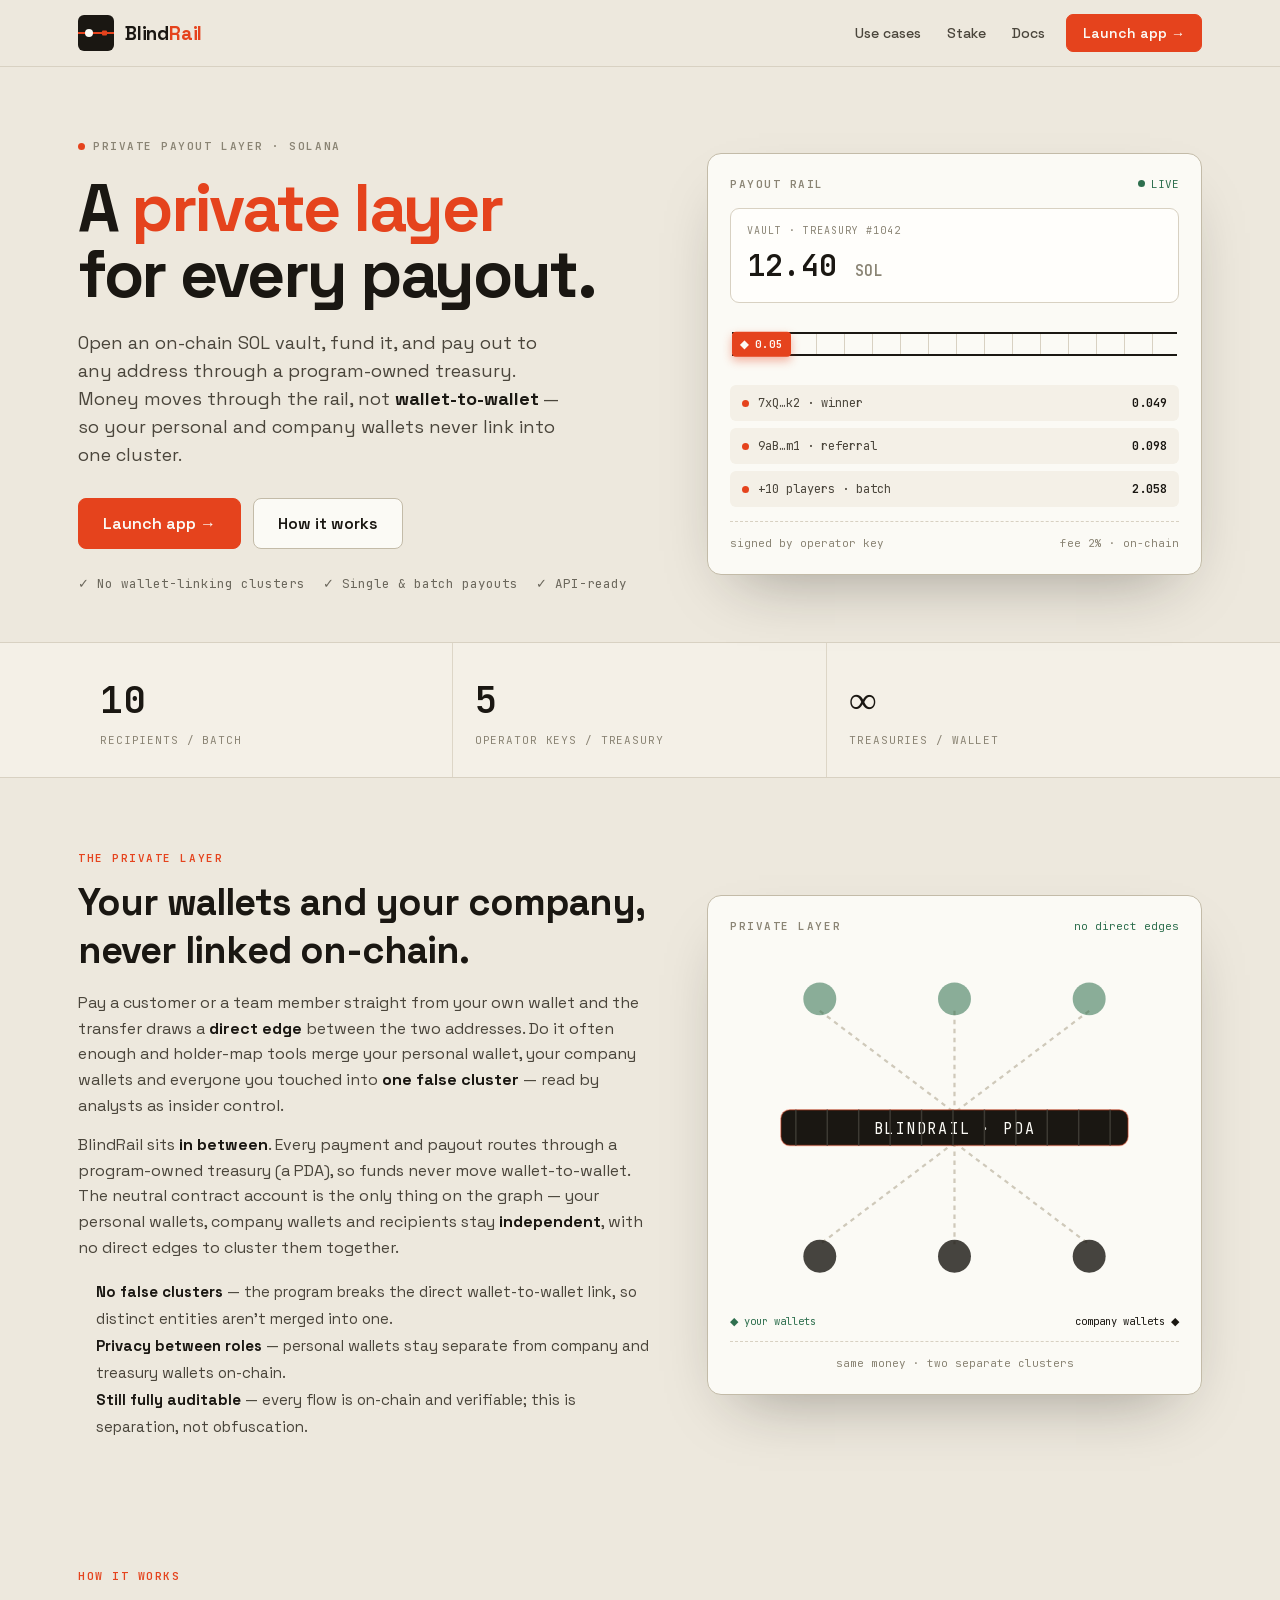
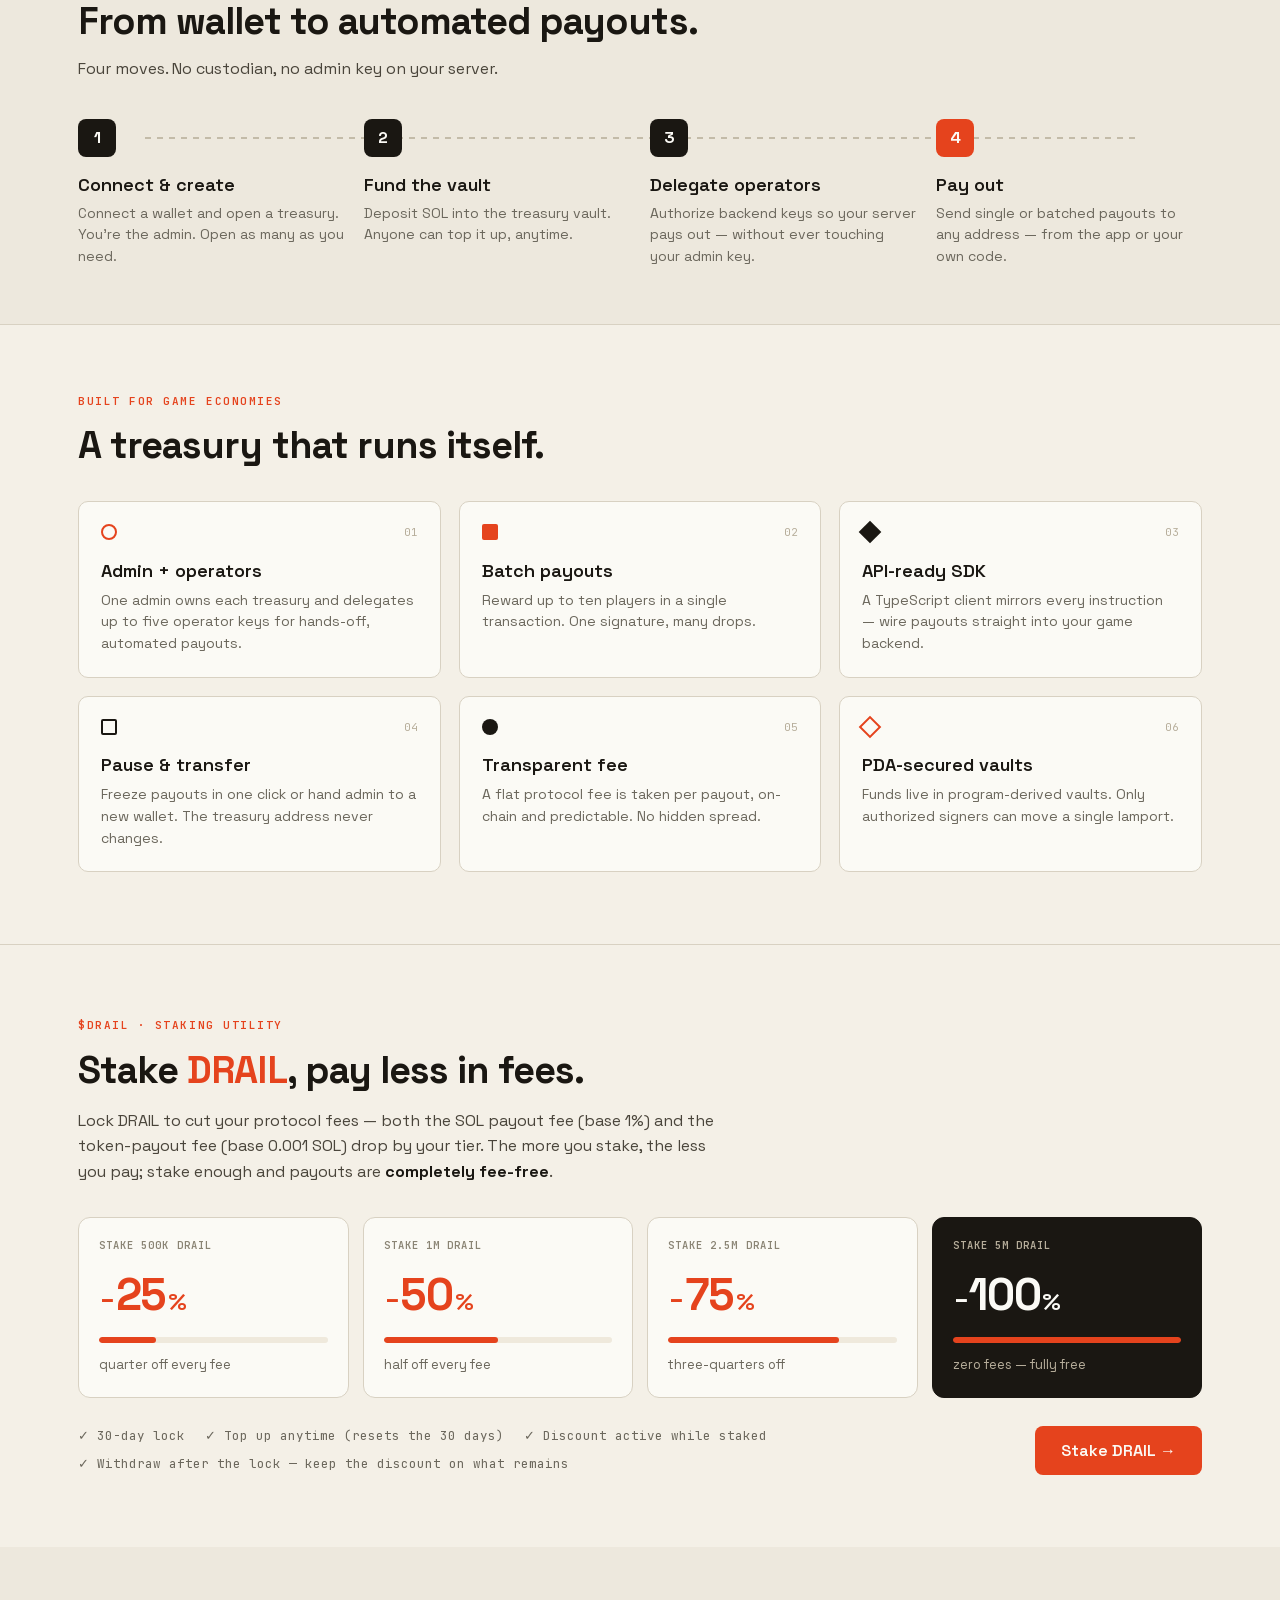
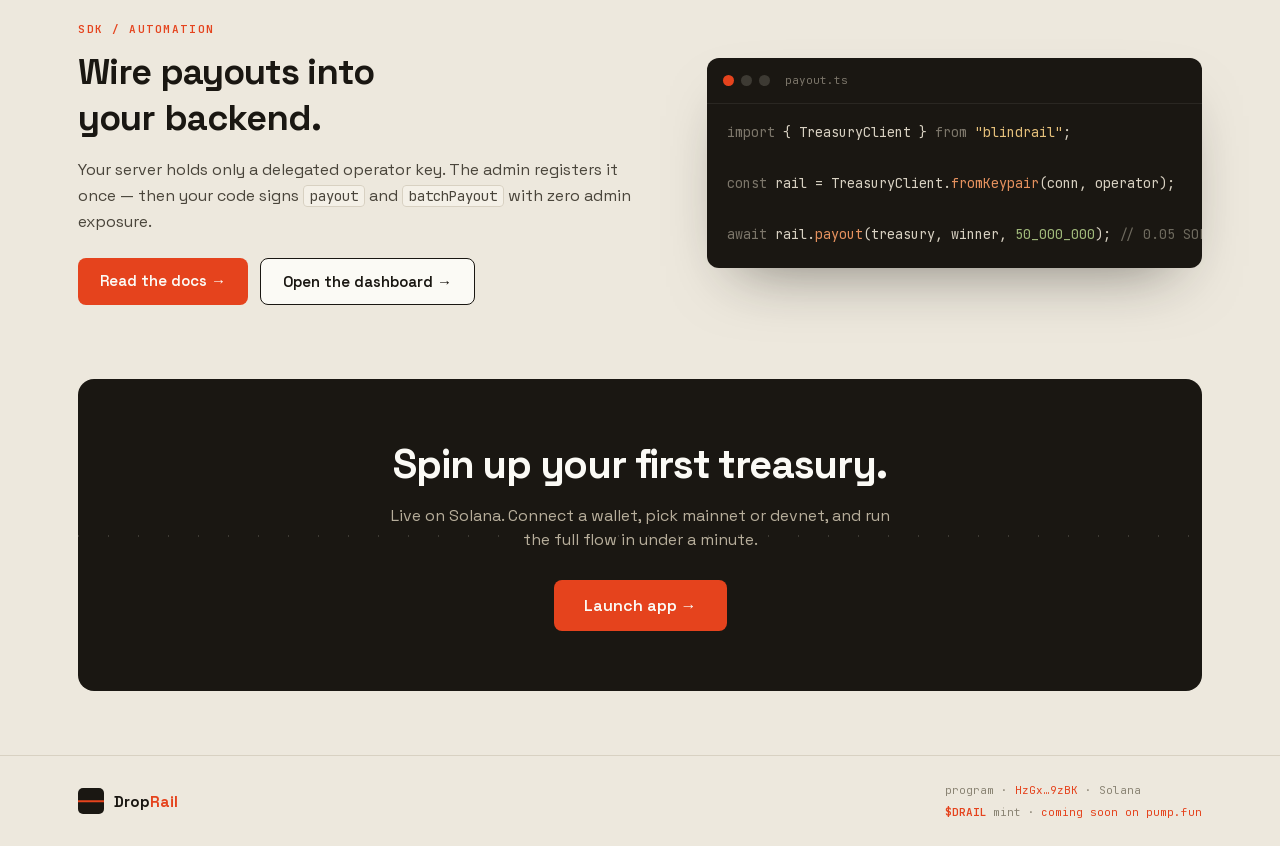
==== commit 6fe94ce9: "Revert "Switch network to Robinhood Chain, platform to Pons Family, and SOL to ETH" This reverts com" ====
--- a/index.html
+++ b/index.html
@@ -1 +1 @@
-<!DOCTYPE html><html lang="en" class="__variable_49a339 __variable_f9e569"><head><meta charSet="utf-8"/><meta name="viewport" content="width=device-width, initial-scale=1"/><link rel="preload" href="/_next/static/media/36966cca54120369-s.p.woff2" as="font" crossorigin="" type="font/woff2"/><link rel="preload" href="/_next/static/media/558ca1a6aa3cb55e-s.p.woff2" as="font" crossorigin="" type="font/woff2"/><link rel="stylesheet" href="/_next/static/css/9603239ec9cff458.css" data-precedence="next"/><link rel="preload" as="script" fetchPriority="low" href="/_next/static/chunks/webpack-2c2a95b5d367c415.js"/><script src="/_next/static/chunks/fd9d1056-9970ff6139dfdef8.js" async=""></script><script src="/_next/static/chunks/23-c47a2f7b0a596927.js" async=""></script><script src="/_next/static/chunks/main-app-816b7915091fe045.js" async=""></script><script src="/_next/static/chunks/231-1e42d08be2a8a8d6.js" async=""></script><script src="/_next/static/chunks/app/page-a452a9f243748828.js" async=""></script><script src="/_next/static/chunks/3a91511d-874b452e94913b13.js" async=""></script><script src="/_next/static/chunks/558-7032055d3ad6cde8.js" async=""></script><script src="/_next/static/chunks/881-1c5c4400940292ae.js" async=""></script><script src="/_next/static/chunks/818-c2df365b301e4c33.js" async=""></script><script src="/_next/static/chunks/app/layout-2eea72ee2280c048.js" async=""></script><title>BlindRail — A private layer for every payout</title><meta name="description" content="Open an on-chain SOL vault and pay out through a program-owned treasury, so money moves through the rail instead of wallet-to-wallet. Your personal and company wallets never link into one on-chain cluster. Built on Robinhood Chain."/><link rel="icon" href="/icon.svg?e81841603d78a1f6" type="image/svg+xml" sizes="any"/><link rel="apple-touch-icon" href="/apple-icon.png?58f234ccf514cdd7" type="image/png" sizes="180x180"/><meta name="next-size-adjust"/><script src="/_next/static/chunks/polyfills-78c92fac7aa8fdd8.js" noModule=""></script></head><body class="min-h-screen antialiased"><header style="position:sticky;top:0;z-index:60;background:rgba(237,232,221,.82);backdrop-filter:blur(12px);border-bottom:1px solid #D8D1C2"><div style="max-width:1180px;margin:0 auto;padding:0 28px;height:66px;display:flex;align-items:center;justify-content:space-between;gap:20px"><button style="display:flex;align-items:center;gap:11px;background:none;border:none;cursor:pointer;padding:0"><div style="width:36px;height:36px;border-radius:6px;background:#1A1712;position:relative;overflow:hidden;flex:none"><div style="position:absolute;left:0;right:0;top:50%;height:2px;background:#E5431D;transform:translateY(-50%)"></div><div style="position:absolute;left:7px;top:50%;width:8px;height:8px;border-radius:50%;background:#FBFAF5;transform:translateY(-50%)"></div><div style="position:absolute;right:7px;top:50%;width:5px;height:5px;border-radius:1px;background:#E5431D;transform:translateY(-50%)"></div></div><span style="font:700 19px var(--font-grotesk);letter-spacing:-.01em;color:#1A1712">Drop<span style="color:#E5431D">Rail</span></span></button><nav style="display:flex;flex-wrap:nowrap;align-items:center;gap:4px"><a href="#private" class="nav-link nav-collapse" style="font:500 14px var(--font-grotesk);padding:8px 11px;border-radius:6px;white-space:nowrap">Private layer</a><a href="#how" class="nav-link nav-collapse" style="font:500 14px var(--font-grotesk);padding:8px 11px;border-radius:6px;white-space:nowrap">How it works</a><a href="#features" class="nav-link nav-collapse" style="font:500 14px var(--font-grotesk);padding:8px 11px;border-radius:6px;white-space:nowrap">Features</a><a href="/use-cases.html" class="nav-link nav-collapse" style="font:500 14px var(--font-grotesk);padding:8px 11px;border-radius:6px;white-space:nowrap">Use cases</a><a href="/stake.html" class="nav-link nav-collapse" style="font:500 14px var(--font-grotesk);padding:8px 11px;border-radius:6px;white-space:nowrap">Stake</a><a href="/docs.html" class="nav-link nav-collapse" style="font:500 14px var(--font-grotesk);padding:8px 11px;border-radius:6px;white-space:nowrap">Docs</a><button class="btn-rust" style="margin-left:6px;border-radius:7px;padding:9px 16px;font:600 14px var(--font-grotesk);white-space:nowrap">Launch app →</button></nav></div></header><main><section class="hero-grid" style="max-width:1180px;margin:0 auto;padding:66px 28px 48px"><div><div style="display:inline-flex;align-items:center;gap:8px;font-family:var(--font-mono);font-size:11px;letter-spacing:.14em;color:#8A8474;font-weight:600"><span style="width:7px;height:7px;border-radius:50%;background:#E5431D"></span>PRIVATE PAYOUT LAYER · SOLANA</div><h1 style="font:700 clamp(40px, 8.5vw, 66px)/1.0 var(--font-grotesk);letter-spacing:-.035em;margin:18px 0 0;color:#1A1712">A <span style="color:#E5431D">private layer</span><br/>for every payout.</h1><p style="max-width:480px;margin:22px 0 0;font-size:18px;line-height:1.55;color:#4A453B">Open an on-chain SOL vault, fund it, and pay out to any address through a program-owned treasury. Money moves through the rail, not <strong style="color:#1A1712">wallet-to-wallet</strong> — so your personal and company wallets never link into one cluster.</p><div style="display:flex;flex-wrap:wrap;gap:12px;margin-top:30px"><a class="btn-rust" style="border-radius:8px;padding:14px 24px;font:600 16px var(--font-grotesk);text-decoration:none" href="/dashboard.html">Launch app →</a><a href="#how" class="btn-paper" style="display:inline-flex;align-items:center;border-radius:8px;padding:14px 24px;font:600 16px var(--font-grotesk);text-decoration:none">How it works</a></div><div style="display:flex;flex-wrap:wrap;gap:18px;margin-top:26px;font-family:var(--font-mono);font-size:12.5px;color:#6B675C"><span>✓ No wallet-linking clusters</span><span>✓ Single &amp; batch payouts</span><span>✓ API-ready</span></div></div><div style="background:#FBFAF5;border:1px solid #C3BBA8;border-radius:14px;padding:22px;box-shadow:0 28px 64px -30px rgba(26,23,18,.4)"><div style="display:flex;align-items:center;justify-content:space-between"><span style="font-family:var(--font-mono);font-size:11px;letter-spacing:.14em;color:#8A8474;font-weight:600">PAYOUT RAIL</span><span style="display:inline-flex;align-items:center;gap:6px;font-family:var(--font-mono);font-size:11px;color:#2E6F4E"><span style="width:7px;height:7px;border-radius:50%;background:#2E6F4E;animation:pulseDot 1.6s ease-in-out infinite"></span>LIVE</span></div><div style="margin-top:16px;border:1px solid #D8D1C2;border-radius:9px;background:#FFFEFB;padding:14px 16px"><div style="font-family:var(--font-mono);font-size:10px;letter-spacing:.1em;color:#8A8474">VAULT · TREASURY #1042</div><div style="margin-top:5px;font-family:var(--font-mono);font-variant-numeric:tabular-nums;font-weight:600;font-size:30px;color:#1A1712">12.40 <span style="font-size:15px;color:#8A8474">SOL</span></div></div><div style="position:relative;height:50px;margin:16px 2px"><div style="position:absolute;left:0;right:0;top:13px;height:24px;background-image:repeating-linear-gradient(90deg,#D8D1C2 0 1px,transparent 1px 28px);border-top:2px solid #1A1712;border-bottom:2px solid #1A1712"></div><div style="position:absolute;top:50%;transform:translateY(-50%);animation:railTravel 3.4s linear infinite"><div style="display:flex;align-items:center;gap:6px;background:#E5431D;color:#FBFAF5;border-radius:4px;padding:4px 8px;font-family:var(--font-mono);font-size:11px;font-weight:600;box-shadow:0 4px 10px rgba(229,67,29,.4)">◆ 0.05</div></div></div><div style="display:flex;flex-direction:column;gap:7px"><div style="display:flex;align-items:center;justify-content:space-between;background:#F4F0E7;border-radius:6px;padding:9px 12px"><span style="display:flex;align-items:center;gap:9px;font-family:var(--font-mono);font-size:12px;color:#4A453B"><span style="width:7px;height:7px;border-radius:50%;background:#E5431D;animation:pulseDot 3.4s ease-in-out .2s infinite"></span>7xQ…k2 · winner</span><span style="font-family:var(--font-mono);font-size:12px;font-weight:600;color:#1A1712">0.049</span></div><div style="display:flex;align-items:center;justify-content:space-between;background:#F4F0E7;border-radius:6px;padding:9px 12px"><span style="display:flex;align-items:center;gap:9px;font-family:var(--font-mono);font-size:12px;color:#4A453B"><span style="width:7px;height:7px;border-radius:50%;background:#E5431D;animation:pulseDot 3.4s ease-in-out 1.1s infinite"></span>9aB…m1 · referral</span><span style="font-family:var(--font-mono);font-size:12px;font-weight:600;color:#1A1712">0.098</span></div><div style="display:flex;align-items:center;justify-content:space-between;background:#F4F0E7;border-radius:6px;padding:9px 12px"><span style="display:flex;align-items:center;gap:9px;font-family:var(--font-mono);font-size:12px;color:#4A453B"><span style="width:7px;height:7px;border-radius:50%;background:#E5431D;animation:pulseDot 3.4s ease-in-out 2.0s infinite"></span>+10 players · batch</span><span style="font-family:var(--font-mono);font-size:12px;font-weight:600;color:#1A1712">2.058</span></div></div><div style="display:flex;align-items:center;justify-content:space-between;margin-top:14px;padding-top:13px;border-top:1px dashed #D8D1C2;font-family:var(--font-mono);font-size:11px;color:#8A8474"><span>signed by operator key</span><span>fee 2% · on-chain</span></div></div></section><section style="border-top:1px solid #D8D1C2;border-bottom:1px solid #D8D1C2;background:#F4F0E7"><div style="max-width:1180px;margin:0 auto;padding:0 28px;display:grid;grid-template-columns:repeat(3,1fr)"><div style="padding:28px 22px;border-right:1px solid #DDD6C7"><div style="font-family:var(--font-mono);font-variant-numeric:tabular-nums;font-weight:600;font-size:38px;color:#1A1712">10</div><div style="margin-top:4px;font-family:var(--font-mono);font-size:11px;letter-spacing:.08em;color:#8A8474">RECIPIENTS / BATCH</div></div><div style="padding:28px 22px;border-right:1px solid #DDD6C7"><div style="font-family:var(--font-mono);font-variant-numeric:tabular-nums;font-weight:600;font-size:38px;color:#1A1712">5</div><div style="margin-top:4px;font-family:var(--font-mono);font-size:11px;letter-spacing:.08em;color:#8A8474">OPERATOR KEYS / TREASURY</div></div><div style="padding:28px 22px;border-right:none"><div style="font-family:var(--font-mono);font-variant-numeric:tabular-nums;font-weight:600;font-size:38px;color:#1A1712">∞</div><div style="margin-top:4px;font-family:var(--font-mono);font-size:11px;letter-spacing:.08em;color:#8A8474">TREASURIES / WALLET</div></div></div></section><section id="private" style="max-width:1180px;margin:0 auto;padding:72px 28px 56px;scroll-margin-top:70px"><div class="hero-grid" style="align-items:center"><div><div style="font-family:var(--font-mono);font-size:11px;letter-spacing:.14em;color:#E5431D;font-weight:600">THE PRIVATE LAYER</div><h2 style="font:700 38px var(--font-grotesk);letter-spacing:-.025em;margin:12px 0 0;color:#1A1712">Your wallets and your company,<br/>never linked on-chain.</h2><p style="margin:16px 0 0;font-size:16px;line-height:1.6;color:#4A453B">Pay a customer or a team member straight from your own wallet and the transfer draws a <strong style="color:#1A1712">direct edge</strong> between the two addresses. Do it often enough and holder-map tools merge your personal wallet, your company wallets and everyone you touched into <strong style="color:#1A1712">one false cluster</strong> — read by analysts as insider control.</p><p style="margin:14px 0 0;font-size:16px;line-height:1.6;color:#4A453B">BlindRail sits <strong style="color:#1A1712">in between</strong>. Every payment and payout routes through a program-owned treasury (a PDA), so funds never move wallet-to-wallet. The neutral contract account is the only thing on the graph — your personal wallets, company wallets and recipients stay <strong style="color:#1A1712">independent</strong>, with no direct edges to cluster them together.</p><ul style="margin:18px 0 0;padding-left:18px;line-height:1.8;font-size:15px;color:#4A453B"><li><strong style="color:#1A1712">No false clusters</strong> — the program breaks the direct wallet-to-wallet link, so distinct entities aren&#x27;t merged into one.</li><li><strong style="color:#1A1712">Privacy between roles</strong> — personal wallets stay separate from company and treasury wallets on-chain.</li><li><strong style="color:#1A1712">Still fully auditable</strong> — every flow is on-chain and verifiable; this is separation, not obfuscation.</li></ul></div><div style="background:#FBFAF5;border:1px solid #C3BBA8;border-radius:14px;padding:22px;box-shadow:0 28px 64px -30px rgba(26,23,18,.4)"><div style="display:flex;align-items:center;justify-content:space-between"><span style="font-family:var(--font-mono);font-size:11px;letter-spacing:.14em;color:#8A8474;font-weight:600">PRIVATE LAYER</span><span style="font-family:var(--font-mono);font-size:11px;color:#2E6F4E">no direct edges</span></div><svg viewBox="0 0 300 240" style="width:100%;display:block;margin-top:14px" aria-hidden="true"><g><line x1="60" y1="42" x2="150" y2="110" stroke="#CFC9BA" stroke-width="1.5" stroke-dasharray="3 3"></line><circle cx="60" cy="34" r="11" fill="#2E6F4E" opacity="0.55"></circle></g><g><line x1="150" y1="42" x2="150" y2="110" stroke="#CFC9BA" stroke-width="1.5" stroke-dasharray="3 3"></line><circle cx="150" cy="34" r="11" fill="#2E6F4E" opacity="0.55"></circle></g><g><line x1="240" y1="42" x2="150" y2="110" stroke="#CFC9BA" stroke-width="1.5" stroke-dasharray="3 3"></line><circle cx="240" cy="34" r="11" fill="#2E6F4E" opacity="0.55"></circle></g><g><line x1="150" y1="130" x2="60" y2="198" stroke="#CFC9BA" stroke-width="1.5" stroke-dasharray="3 3"></line><circle cx="60" cy="206" r="11" fill="#1A1712" opacity="0.8"></circle></g><g><line x1="150" y1="130" x2="150" y2="198" stroke="#CFC9BA" stroke-width="1.5" stroke-dasharray="3 3"></line><circle cx="150" cy="206" r="11" fill="#1A1712" opacity="0.8"></circle></g><g><line x1="150" y1="130" x2="240" y2="198" stroke="#CFC9BA" stroke-width="1.5" stroke-dasharray="3 3"></line><circle cx="240" cy="206" r="11" fill="#1A1712" opacity="0.8"></circle></g><rect x="34" y="108" width="232" height="24" rx="6" fill="#1A1712"></rect><rect x="34" y="108" width="232" height="24" rx="6" fill="none" stroke="#E5431D" stroke-width="1" opacity="0.4"></rect><text x="150" y="124" text-anchor="middle" fill="#FBFAF5" font-family="var(--font-mono)" font-size="10" letter-spacing="0.12em">BLINDRAIL · PDA</text><line x1="44" y1="108" x2="44" y2="132" stroke="#3D3A33" stroke-width="1"></line><line x1="65" y1="108" x2="65" y2="132" stroke="#3D3A33" stroke-width="1"></line><line x1="86" y1="108" x2="86" y2="132" stroke="#3D3A33" stroke-width="1"></line><line x1="107" y1="108" x2="107" y2="132" stroke="#3D3A33" stroke-width="1"></line><line x1="128" y1="108" x2="128" y2="132" stroke="#3D3A33" stroke-width="1"></line><line x1="149" y1="108" x2="149" y2="132" stroke="#3D3A33" stroke-width="1"></line><line x1="170" y1="108" x2="170" y2="132" stroke="#3D3A33" stroke-width="1"></line><line x1="191" y1="108" x2="191" y2="132" stroke="#3D3A33" stroke-width="1"></line><line x1="212" y1="108" x2="212" y2="132" stroke="#3D3A33" stroke-width="1"></line><line x1="233" y1="108" x2="233" y2="132" stroke="#3D3A33" stroke-width="1"></line><line x1="254" y1="108" x2="254" y2="132" stroke="#3D3A33" stroke-width="1"></line></svg><div style="display:flex;align-items:center;justify-content:space-between;margin-top:6px;font-family:var(--font-mono);font-size:10.5px;color:#8A8474"><span style="color:#2E6F4E">◆ your wallets</span><span style="color:#1A1712">company wallets ◆</span></div><div style="margin-top:12px;padding-top:13px;border-top:1px dashed #D8D1C2;font-family:var(--font-mono);font-size:11px;color:#8A8474;text-align:center">same money · two separate clusters</div></div></div></section><section id="how" style="max-width:1180px;margin:0 auto;padding:72px 28px 56px"><div style="font-family:var(--font-mono);font-size:11px;letter-spacing:.14em;color:#E5431D;font-weight:600">HOW IT WORKS</div><h2 style="font:700 38px var(--font-grotesk);letter-spacing:-.025em;margin:12px 0 0;color:#1A1712">From wallet to automated payouts.</h2><p style="max-width:540px;margin:12px 0 0;font-size:16px;color:#4A453B">Four moves. No custodian, no admin key on your server.</p><div class="steps-grid" style="position:relative;margin-top:38px"><div style="position:absolute;left:6%;right:6%;top:18px;height:2px;background-image:repeating-linear-gradient(90deg,#C3BBA8 0 6px,transparent 6px 12px)"></div><div style="position:relative"><div style="width:38px;height:38px;border-radius:8px;background:#1A1712;color:#FBFAF5;display:grid;place-items:center;font:700 16px var(--font-grotesk)">1</div><h3 style="margin:16px 0 0;font:600 18px var(--font-grotesk);color:#1A1712">Connect &amp; create</h3><p style="margin:7px 0 0;font-size:14px;line-height:1.55;color:#6B675C">Connect a wallet and open a treasury. You&#x27;re the admin. Open as many as you need.</p></div><div style="position:relative"><div style="width:38px;height:38px;border-radius:8px;background:#1A1712;color:#FBFAF5;display:grid;place-items:center;font:700 16px var(--font-grotesk)">2</div><h3 style="margin:16px 0 0;font:600 18px var(--font-grotesk);color:#1A1712">Fund the vault</h3><p style="margin:7px 0 0;font-size:14px;line-height:1.55;color:#6B675C">Deposit SOL into the treasury vault. Anyone can top it up, anytime.</p></div><div style="position:relative"><div style="width:38px;height:38px;border-radius:8px;background:#1A1712;color:#FBFAF5;display:grid;place-items:center;font:700 16px var(--font-grotesk)">3</div><h3 style="margin:16px 0 0;font:600 18px var(--font-grotesk);color:#1A1712">Delegate operators</h3><p style="margin:7px 0 0;font-size:14px;line-height:1.55;color:#6B675C">Authorize backend keys so your server pays out — without ever touching your admin key.</p></div><div style="position:relative"><div style="width:38px;height:38px;border-radius:8px;background:#E5431D;color:#FBFAF5;display:grid;place-items:center;font:700 16px var(--font-grotesk)">4</div><h3 style="margin:16px 0 0;font:600 18px var(--font-grotesk);color:#1A1712">Pay out</h3><p style="margin:7px 0 0;font-size:14px;line-height:1.55;color:#6B675C">Send single or batched payouts to any address — from the app or your own code.</p></div></div></section><section id="features" style="border-top:1px solid #D8D1C2;background:#F4F0E7"><div style="max-width:1180px;margin:0 auto;padding:68px 28px 72px"><div style="font-family:var(--font-mono);font-size:11px;letter-spacing:.14em;color:#E5431D;font-weight:600">BUILT FOR GAME ECONOMIES</div><h2 style="font:700 38px var(--font-grotesk);letter-spacing:-.025em;margin:12px 0 32px;color:#1A1712">A treasury that runs itself.</h2><div class="feat-grid"><div style="background:#FBFAF5;border:1px solid #D8D1C2;border-radius:10px;padding:22px"><div style="display:flex;align-items:center;justify-content:space-between"><span style="width:16px;height:16px;border-radius:50%;border:2px solid #E5431D"></span><span style="font-family:var(--font-mono);font-size:11px;color:#B7AE9B">01</span></div><h3 style="margin:18px 0 0;font:600 18px var(--font-grotesk)">Admin + operators</h3><p style="margin:8px 0 0;font-size:14px;line-height:1.55;color:#6B675C">One admin owns each treasury and delegates up to five operator keys for hands-off, automated payouts.</p></div><div style="background:#FBFAF5;border:1px solid #D8D1C2;border-radius:10px;padding:22px"><div style="display:flex;align-items:center;justify-content:space-between"><span style="width:16px;height:16px;background:#E5431D;border-radius:2px"></span><span style="font-family:var(--font-mono);font-size:11px;color:#B7AE9B">02</span></div><h3 style="margin:18px 0 0;font:600 18px var(--font-grotesk)">Batch payouts</h3><p style="margin:8px 0 0;font-size:14px;line-height:1.55;color:#6B675C">Reward up to ten players in a single transaction. One signature, many drops.</p></div><div style="background:#FBFAF5;border:1px solid #D8D1C2;border-radius:10px;padding:22px"><div style="display:flex;align-items:center;justify-content:space-between"><span style="width:16px;height:16px;background:#1A1712;transform:rotate(45deg)"></span><span style="font-family:var(--font-mono);font-size:11px;color:#B7AE9B">03</span></div><h3 style="margin:18px 0 0;font:600 18px var(--font-grotesk)">API-ready SDK</h3><p style="margin:8px 0 0;font-size:14px;line-height:1.55;color:#6B675C">A TypeScript client mirrors every instruction — wire payouts straight into your game backend.</p></div><div style="background:#FBFAF5;border:1px solid #D8D1C2;border-radius:10px;padding:22px"><div style="display:flex;align-items:center;justify-content:space-between"><span style="width:16px;height:16px;border:2px solid #1A1712;border-radius:2px"></span><span style="font-family:var(--font-mono);font-size:11px;color:#B7AE9B">04</span></div><h3 style="margin:18px 0 0;font:600 18px var(--font-grotesk)">Pause &amp; transfer</h3><p style="margin:8px 0 0;font-size:14px;line-height:1.55;color:#6B675C">Freeze payouts in one click or hand admin to a new wallet. The treasury address never changes.</p></div><div style="background:#FBFAF5;border:1px solid #D8D1C2;border-radius:10px;padding:22px"><div style="display:flex;align-items:center;justify-content:space-between"><span style="width:16px;height:16px;border-radius:50%;background:#1A1712"></span><span style="font-family:var(--font-mono);font-size:11px;color:#B7AE9B">05</span></div><h3 style="margin:18px 0 0;font:600 18px var(--font-grotesk)">Transparent fee</h3><p style="margin:8px 0 0;font-size:14px;line-height:1.55;color:#6B675C">A flat protocol fee is taken per payout, on-chain and predictable. No hidden spread.</p></div><div style="background:#FBFAF5;border:1px solid #D8D1C2;border-radius:10px;padding:22px"><div style="display:flex;align-items:center;justify-content:space-between"><span style="width:16px;height:16px;border:2px solid #E5431D;transform:rotate(45deg)"></span><span style="font-family:var(--font-mono);font-size:11px;color:#B7AE9B">06</span></div><h3 style="margin:18px 0 0;font:600 18px var(--font-grotesk)">PDA-secured vaults</h3><p style="margin:8px 0 0;font-size:14px;line-height:1.55;color:#6B675C">Funds live in program-derived vaults. Only authorized signers can move a single lamport.</p></div></div></div></section><section id="stake" style="border-top:1px solid #D8D1C2;background:#F4F0E7"><div style="max-width:1180px;margin:0 auto;padding:72px 28px;scroll-margin-top:70px"><div style="font-family:var(--font-mono);font-size:11px;letter-spacing:.14em;color:#E5431D;font-weight:600">$DRAIL · STAKING UTILITY</div><h2 style="font:700 38px var(--font-grotesk);letter-spacing:-.025em;margin:12px 0 0;color:#1A1712">Stake <span style="color:#E5431D">DRAIL</span>, pay less in fees.</h2><p style="max-width:640px;margin:14px 0 0;font-size:16px;line-height:1.6;color:#4A453B">Lock DRAIL to cut your protocol fees — both the SOL payout fee (base 1%) and the token-payout fee (base 0.001 SOL) drop by your tier. The more you stake, the less you pay; stake enough and payouts are <strong style="color:#1A1712">completely fee-free</strong>.</p><div class="tier-grid" style="margin-top:32px"><div style="position:relative;overflow:hidden;background:#FBFAF5;border:1px solid #D8D1C2;border-radius:12px;padding:20px 20px 22px"><div style="font-family:var(--font-mono);font-size:10.5px;letter-spacing:.1em;color:#8A8474;font-weight:600">STAKE <!-- -->500K<!-- --> DRAIL</div><div style="margin:14px 0 0;display:flex;align-items:baseline;gap:2px;font:700 44px var(--font-grotesk);letter-spacing:-.03em;color:#E5431D"><span style="font-size:26px">−</span>25<span style="font-size:24px">%</span></div><div style="margin-top:14px;height:6px;border-radius:3px;background:#EFE9DC;overflow:hidden"><div style="width:25%;height:100%;border-radius:3px;background:#E5431D"></div></div><div style="margin-top:12px;font-size:13px;color:#6B675C">quarter off every fee</div></div><div style="position:relative;overflow:hidden;background:#FBFAF5;border:1px solid #D8D1C2;border-radius:12px;padding:20px 20px 22px"><div style="font-family:var(--font-mono);font-size:10.5px;letter-spacing:.1em;color:#8A8474;font-weight:600">STAKE <!-- -->1M<!-- --> DRAIL</div><div style="margin:14px 0 0;display:flex;align-items:baseline;gap:2px;font:700 44px var(--font-grotesk);letter-spacing:-.03em;color:#E5431D"><span style="font-size:26px">−</span>50<span style="font-size:24px">%</span></div><div style="margin-top:14px;height:6px;border-radius:3px;background:#EFE9DC;overflow:hidden"><div style="width:50%;height:100%;border-radius:3px;background:#E5431D"></div></div><div style="margin-top:12px;font-size:13px;color:#6B675C">half off every fee</div></div><div style="position:relative;overflow:hidden;background:#FBFAF5;border:1px solid #D8D1C2;border-radius:12px;padding:20px 20px 22px"><div style="font-family:var(--font-mono);font-size:10.5px;letter-spacing:.1em;color:#8A8474;font-weight:600">STAKE <!-- -->2.5M<!-- --> DRAIL</div><div style="margin:14px 0 0;display:flex;align-items:baseline;gap:2px;font:700 44px var(--font-grotesk);letter-spacing:-.03em;color:#E5431D"><span style="font-size:26px">−</span>75<span style="font-size:24px">%</span></div><div style="margin-top:14px;height:6px;border-radius:3px;background:#EFE9DC;overflow:hidden"><div style="width:75%;height:100%;border-radius:3px;background:#E5431D"></div></div><div style="margin-top:12px;font-size:13px;color:#6B675C">three-quarters off</div></div><div style="position:relative;overflow:hidden;background:#1A1712;border:1px solid #1A1712;border-radius:12px;padding:20px 20px 22px"><div style="font-family:var(--font-mono);font-size:10.5px;letter-spacing:.1em;color:#B7AE9B;font-weight:600">STAKE <!-- -->5M<!-- --> DRAIL</div><div style="margin:14px 0 0;display:flex;align-items:baseline;gap:2px;font:700 44px var(--font-grotesk);letter-spacing:-.03em;color:#FBFAF5"><span style="font-size:26px">−</span>100<span style="font-size:24px">%</span></div><div style="margin-top:14px;height:6px;border-radius:3px;background:#2A2722;overflow:hidden"><div style="width:100%;height:100%;border-radius:3px;background:#E5431D"></div></div><div style="margin-top:12px;font-size:13px;color:#B7AE9B">zero fees — fully free</div></div></div><div style="display:flex;flex-wrap:wrap;align-items:center;justify-content:space-between;gap:18px;margin-top:28px"><div style="display:flex;flex-wrap:wrap;gap:10px 20px;font-family:var(--font-mono);font-size:12.5px;color:#6B675C;max-width:720px"><span>✓ 30-day lock</span><span>✓ Top up anytime (resets the 30 days)</span><span>✓ Discount active while staked</span><span>✓ Withdraw after the lock — keep the discount on what remains</span></div><a class="btn-rust" style="border-radius:8px;padding:14px 26px;font:600 16px var(--font-grotesk);text-decoration:none;white-space:nowrap;border:none" href="/stake.html">Stake DRAIL →</a></div></div></section><section id="sdk" class="hero-grid" style="max-width:1180px;margin:0 auto;padding:74px 28px"><div><div style="font-family:var(--font-mono);font-size:11px;letter-spacing:.14em;color:#E5431D;font-weight:600">SDK / AUTOMATION</div><h2 style="font:700 36px var(--font-grotesk);letter-spacing:-.025em;margin:12px 0 0;color:#1A1712">Wire payouts into<br/>your backend.</h2><p style="margin:16px 0 0;font-size:16px;line-height:1.6;color:#4A453B">Your server holds only a delegated operator key. The admin registers it once — then your code signs <code style="font-family:var(--font-mono);font-size:14px;background:#F4F0E7;border:1px solid #D8D1C2;border-radius:4px;padding:1px 6px">payout</code> and <code style="font-family:var(--font-mono);font-size:14px;background:#F4F0E7;border:1px solid #D8D1C2;border-radius:4px;padding:1px 6px">batchPayout</code> with zero admin exposure.</p><div style="display:flex;flex-wrap:wrap;gap:12px;margin-top:24px"><a class="btn-rust" style="display:inline-block;border-radius:8px;padding:13px 22px;font:600 15px var(--font-grotesk);text-decoration:none;border:none" href="/docs.html">Read the docs →</a><a class="btn-inkghost" style="display:inline-block;border-radius:8px;padding:13px 22px;font:600 15px var(--font-grotesk);text-decoration:none" href="/dashboard.html">Open the dashboard →</a></div></div><div style="min-width:0;background:#1A1712;border-radius:12px;overflow:hidden;box-shadow:0 28px 64px -30px rgba(26,23,18,.55)"><div style="display:flex;align-items:center;gap:7px;padding:14px 16px;border-bottom:1px solid #2A2722"><span style="width:11px;height:11px;border-radius:50%;background:#E5431D"></span><span style="width:11px;height:11px;border-radius:50%;background:#3D3A33"></span><span style="width:11px;height:11px;border-radius:50%;background:#3D3A33"></span><span style="margin-left:8px;font-family:var(--font-mono);font-size:11px;color:#7C766A">payout.ts</span></div><div style="overflow-x:auto;padding:16px 20px 20px"><div style="width:max-content;font-family:var(--font-mono);font-size:13.5px;line-height:1.9;color:#D8D1C2"><div style="white-space:pre"><span style="color:#7C766A">import</span> <!-- -->{ TreasuryClient } <span style="color:#7C766A">from</span> <span style="color:#E5C07B">&quot;blindrail&quot;</span>;</div><div style="white-space:pre;height:1.9em"> </div><div style="white-space:pre"><span style="color:#7C766A">const</span> rail = TreasuryClient.<span style="color:#E5915E">fromKeypair</span>(conn, operator);</div><div style="white-space:pre;height:1.9em"> </div><div style="white-space:pre"><span style="color:#7C766A">await</span> rail.<span style="color:#E5915E">payout</span>(treasury, winner, <span style="color:#9FB87A">50_000_000</span>); <span style="color:#6E6A5E">// 0.05 SOL</span></div></div></div></div></section><section style="max-width:1180px;margin:0 auto 64px;padding:0 28px"><div style="background:#1A1712;border-radius:16px;padding:60px 40px;text-align:center;position:relative;overflow:hidden"><div style="position:absolute;left:0;right:0;top:50%;height:2px;background-image:repeating-linear-gradient(90deg,#3D3A33 0 1px,transparent 1px 30px)"></div><div style="position:relative"><h2 style="font:700 clamp(28px, 6vw, 40px) var(--font-grotesk);letter-spacing:-.03em;margin:0;color:#FBFAF5">Spin up your first treasury.</h2><p style="margin:14px auto 0;max-width:520px;font-size:16px;color:#B7AE9B">Live on Robinhood Chain. Connect a wallet, pick mainnet or devnet, and run the full flow in under a minute.</p><a class="btn-rust" style="display:inline-block;margin-top:28px;border-radius:8px;padding:15px 30px;font:600 16px var(--font-grotesk);text-decoration:none;border:none" href="/dashboard.html">Launch app →</a></div></div></section><footer style="border-top:1px solid #D8D1C2"><div style="max-width:1180px;margin:0 auto;padding:26px 28px;display:flex;flex-wrap:wrap;align-items:center;justify-content:space-between;gap:14px"><div style="display:flex;align-items:center;gap:10px"><div style="width:26px;height:26px;border-radius:5px;background:#1A1712;position:relative;overflow:hidden;flex:none"><div style="position:absolute;left:0;right:0;top:50%;height:1.5px;background:#E5431D;transform:translateY(-50%)"></div></div><span style="font:700 15px var(--font-grotesk)">Drop<span style="color:#E5431D">Rail</span></span></div><div style="display:flex;flex-direction:column;gap:5px;align-items:flex-start;max-width:100%"><div style="font-family:var(--font-mono);font-size:11px;color:#8A8474">program ·<!-- --> <a href="https://solscan.io/account/HzGxztZEtQkkNyXDKejtUu4M9RtXa1TPoiGhiLnP9zBK" target="_blank" rel="noreferrer" class="lnk-rust">HzGx…9zBK</a> <!-- -->· Robinhood Chain</div><div style="font-family:var(--font-mono);font-size:11px;color:#8A8474;display:flex;align-items:center;gap:6px;flex-wrap:wrap"><span style="color:#E5431D;font-weight:600">$DRAIL</span> mint ·<!-- --> <a href="https://solscan.io/token/coming soon on ponsfamily.com" target="_blank" rel="noreferrer" class="lnk-rust" style="word-break:break-all">coming soon on ponsfamily.com</a></div></div></div></footer></main><script src="/_next/static/chunks/webpack-2c2a95b5d367c415.js" async=""></script><script>(self.__next_f=self.__next_f||[]).push([0]);self.__next_f.push([2,null])</script><script>self.__next_f.push([1,"1:HL[\"/_next/static/media/36966cca54120369-s.p.woff2\",\"font\",{\"crossOrigin\":\"\",\"type\":\"font/woff2\"}]\n2:HL[\"/_next/static/media/558ca1a6aa3cb55e-s.p.woff2\",\"font\",{\"crossOrigin\":\"\",\"type\":\"font/woff2\"}]\n3:HL[\"/_next/static/css/9603239ec9cff458.css\",\"style\"]\n"])</script><script>self.__next_f.push([1,"4:I[5751,[],\"\"]\n6:I[231,[\"231\",\"static/chunks/231-1e42d08be2a8a8d6.js\",\"931\",\"static/chunks/app/page-a452a9f243748828.js\"],\"\"]\n7:I[5496,[\"814\",\"static/chunks/3a91511d-874b452e94913b13.js\",\"558\",\"static/chunks/558-7032055d3ad6cde8.js\",\"881\",\"static/chunks/881-1c5c4400940292ae.js\",\"818\",\"static/chunks/818-c2df365b301e4c33.js\",\"185\",\"static/chunks/app/layout-2eea72ee2280c048.js\"],\"Providers\"]\n8:I[552,[\"814\",\"static/chunks/3a91511d-874b452e94913b13.js\",\"558\",\"static/chunks/558-7032055d3ad6cde8.js\",\"881\",\"static/chunks/881-1c5c4400940292ae.js\",\"818\",\"static/chunks/818-c2df365b301e4c33.js\",\"185\",\"static/chunks/app/layout-2eea72ee2280c048.js\"],\"Navbar\"]\n9:I[6639,[\"814\",\"static/chunks/3a91511d-874b452e94913b13.js\",\"558\",\"static/chunks/558-7032055d3ad6cde8.js\",\"881\",\"static/chunks/881-1c5c4400940292ae.js\",\"818\",\"static/chunks/818-c2df365b301e4c33.js\",\"185\",\"static/chunks/app/layout-2eea72ee2280c048.js\"],\"ErrorBoundary\"]\na:I[9275,[],\"\"]\nb:I[1343,[],\"\"]\nd:I[6130,[],\"\"]\ne:[]\n"])</script><script>self.__next_f.push([1,"0:[[[\"$\",\"link\",\"0\",{\"rel\":\"stylesheet\",\"href\":\"/_next/static/css/9603239ec9cff458.css\",\"precedence\":\"next\",\"crossOrigin\":\"$undefined\"}]],[\"$\",\"$L4\",null,{\"buildId\":\"PyaNWWIBzHgPkcPquBRI7\",\"assetPrefix\":\"\",\"initialCanonicalUrl\":\"/\",\"initialTree\":[\"\",{\"children\":[\"__PAGE__\",{}]},\"$undefined\",\"$undefined\",true],\"initialSeedData\":[\"\",{\"children\":[\"__PAGE__\",{},[[\"$L5\",[[\"$\",\"section\",null,{\"className\":\"hero-grid\",\"style\":{\"maxWidth\":1180,\"margin\":\"0 auto\",\"padding\":\"66px 28px 48px\"},\"children\":[[\"$\",\"div\",null,{\"children\":[[\"$\",\"div\",null,{\"style\":{\"display\":\"inline-flex\",\"alignItems\":\"center\",\"gap\":8,\"fontFamily\":\"var(--font-mono)\",\"fontSize\":11,\"letterSpacing\":\".14em\",\"color\":\"#8A8474\",\"fontWeight\":600},\"children\":[[\"$\",\"span\",null,{\"style\":{\"width\":7,\"height\":7,\"borderRadius\":\"50%\",\"background\":\"#E5431D\"}}],\"PRIVATE PAYOUT LAYER · SOLANA\"]}],[\"$\",\"h1\",null,{\"style\":{\"font\":\"700 clamp(40px, 8.5vw, 66px)/1.0 var(--font-grotesk)\",\"letterSpacing\":\"-.035em\",\"margin\":\"18px 0 0\",\"color\":\"#1A1712\"},\"children\":[\"A \",[\"$\",\"span\",null,{\"style\":{\"color\":\"#E5431D\"},\"children\":\"private layer\"}],[\"$\",\"br\",null,{}],\"for every payout.\"]}],[\"$\",\"p\",null,{\"style\":{\"maxWidth\":480,\"margin\":\"22px 0 0\",\"fontSize\":18,\"lineHeight\":1.55,\"color\":\"#4A453B\"},\"children\":[\"Open an on-chain SOL vault, fund it, and pay out to any address through a program-owned treasury. Money moves through the rail, not \",[\"$\",\"strong\",null,{\"style\":{\"color\":\"#1A1712\"},\"children\":\"wallet-to-wallet\"}],\" — so your personal and company wallets never link into one cluster.\"]}],[\"$\",\"div\",null,{\"style\":{\"display\":\"flex\",\"flexWrap\":\"wrap\",\"gap\":12,\"marginTop\":30},\"children\":[[\"$\",\"$L6\",null,{\"href\":\"/dashboard\",\"className\":\"btn-rust\",\"style\":{\"borderRadius\":8,\"padding\":\"14px 24px\",\"font\":\"600 16px var(--font-grotesk)\",\"textDecoration\":\"none\"},\"children\":\"Launch app →\"}],[\"$\",\"a\",null,{\"href\":\"#how\",\"className\":\"btn-paper\",\"style\":{\"display\":\"inline-flex\",\"alignItems\":\"center\",\"borderRadius\":8,\"padding\":\"14px 24px\",\"font\":\"600 16px var(--font-grotesk)\",\"textDecoration\":\"none\"},\"children\":\"How it works\"}]]}],[\"$\",\"div\",null,{\"style\":{\"display\":\"flex\",\"flexWrap\":\"wrap\",\"gap\":18,\"marginTop\":26,\"fontFamily\":\"var(--font-mono)\",\"fontSize\":12.5,\"color\":\"#6B675C\"},\"children\":[[\"$\",\"span\",null,{\"children\":\"✓ No wallet-linking clusters\"}],[\"$\",\"span\",null,{\"children\":\"✓ Single \u0026 batch payouts\"}],[\"$\",\"span\",null,{\"children\":\"✓ API-ready\"}]]}]]}],[\"$\",\"div\",null,{\"style\":{\"background\":\"#FBFAF5\",\"border\":\"1px solid #C3BBA8\",\"borderRadius\":14,\"padding\":22,\"boxShadow\":\"0 28px 64px -30px rgba(26,23,18,.4)\"},\"children\":[[\"$\",\"div\",null,{\"style\":{\"display\":\"flex\",\"alignItems\":\"center\",\"justifyContent\":\"space-between\"},\"children\":[[\"$\",\"span\",null,{\"style\":{\"fontFamily\":\"var(--font-mono)\",\"fontSize\":11,\"letterSpacing\":\".14em\",\"color\":\"#8A8474\",\"fontWeight\":600},\"children\":\"PAYOUT RAIL\"}],[\"$\",\"span\",null,{\"style\":{\"display\":\"inline-flex\",\"alignItems\":\"center\",\"gap\":6,\"fontFamily\":\"var(--font-mono)\",\"fontSize\":11,\"color\":\"#2E6F4E\"},\"children\":[[\"$\",\"span\",null,{\"style\":{\"width\":7,\"height\":7,\"borderRadius\":\"50%\",\"background\":\"#2E6F4E\",\"animation\":\"pulseDot 1.6s ease-in-out infinite\"}}],\"LIVE\"]}]]}],[\"$\",\"div\",null,{\"style\":{\"marginTop\":16,\"border\":\"1px solid #D8D1C2\",\"borderRadius\":9,\"background\":\"#FFFEFB\",\"padding\":\"14px 16px\"},\"children\":[[\"$\",\"div\",null,{\"style\":{\"fontFamily\":\"var(--font-mono)\",\"fontSize\":10,\"letterSpacing\":\".1em\",\"color\":\"#8A8474\"},\"children\":\"VAULT · TREASURY #1042\"}],[\"$\",\"div\",null,{\"style\":{\"marginTop\":5,\"fontFamily\":\"var(--font-mono)\",\"fontVariantNumeric\":\"tabular-nums\",\"fontWeight\":600,\"fontSize\":30,\"color\":\"#1A1712\"},\"children\":[\"12.40 \",[\"$\",\"span\",null,{\"style\":{\"fontSize\":15,\"color\":\"#8A8474\"},\"children\":\"SOL\"}]]}]]}],[\"$\",\"div\",null,{\"style\":{\"position\":\"relative\",\"height\":50,\"margin\":\"16px 2px\"},\"children\":[[\"$\",\"div\",null,{\"style\":{\"position\":\"absolute\",\"left\":0,\"right\":0,\"top\":13,\"height\":24,\"backgroundImage\":\"repeating-linear-gradient(90deg,#D8D1C2 0 1px,transparent 1px 28px)\",\"borderTop\":\"2px solid #1A1712\",\"borderBottom\":\"2px solid #1A1712\"}}],[\"$\",\"div\",null,{\"style\":{\"position\":\"absolute\",\"top\":\"50%\",\"transform\":\"translateY(-50%)\",\"animation\":\"railTravel 3.4s linear infinite\"},\"children\":[\"$\",\"div\",null,{\"style\":{\"display\":\"flex\",\"alignItems\":\"center\",\"gap\":6,\"background\":\"#E5431D\",\"color\":\"#FBFAF5\",\"borderRadius\":4,\"padding\":\"4px 8px\",\"fontFamily\":\"var(--font-mono)\",\"fontSize\":11,\"fontWeight\":600,\"boxShadow\":\"0 4px 10px rgba(229,67,29,.4)\"},\"children\":\"◆ 0.05\"}]}]]}],[\"$\",\"div\",null,{\"style\":{\"display\":\"flex\",\"flexDirection\":\"column\",\"gap\":7},\"children\":[[\"$\",\"div\",\"0\",{\"style\":{\"display\":\"flex\",\"alignItems\":\"center\",\"justifyContent\":\"space-between\",\"background\":\"#F4F0E7\",\"borderRadius\":6,\"padding\":\"9px 12px\"},\"children\":[[\"$\",\"span\",null,{\"style\":{\"display\":\"flex\",\"alignItems\":\"center\",\"gap\":9,\"fontFamily\":\"var(--font-mono)\",\"fontSize\":12,\"color\":\"#4A453B\"},\"children\":[[\"$\",\"span\",null,{\"style\":{\"width\":7,\"height\":7,\"borderRadius\":\"50%\",\"background\":\"#E5431D\",\"animation\":\"pulseDot 3.4s ease-in-out .2s infinite\"}}],\"7xQ…k2 · winner\"]}],[\"$\",\"span\",null,{\"style\":{\"fontFamily\":\"var(--font-mono)\",\"fontSize\":12,\"fontWeight\":600,\"color\":\"#1A1712\"},\"children\":\"0.049\"}]]}],[\"$\",\"div\",\"1\",{\"style\":{\"display\":\"flex\",\"alignItems\":\"center\",\"justifyContent\":\"space-between\",\"background\":\"#F4F0E7\",\"borderRadius\":6,\"padding\":\"9px 12px\"},\"children\":[[\"$\",\"span\",null,{\"style\":{\"display\":\"flex\",\"alignItems\":\"center\",\"gap\":9,\"fontFamily\":\"var(--font-mono)\",\"fontSize\":12,\"color\":\"#4A453B\"},\"children\":[[\"$\",\"span\",null,{\"style\":{\"width\":7,\"height\":7,\"borderRadius\":\"50%\",\"background\":\"#E5431D\",\"animation\":\"pulseDot 3.4s ease-in-out 1.1s infinite\"}}],\"9aB…m1 · referral\"]}],[\"$\",\"span\",null,{\"style\":{\"fontFamily\":\"var(--font-mono)\",\"fontSize\":12,\"fontWeight\":600,\"color\":\"#1A1712\"},\"children\":\"0.098\"}]]}],[\"$\",\"div\",\"2\",{\"style\":{\"display\":\"flex\",\"alignItems\":\"center\",\"justifyContent\":\"space-between\",\"background\":\"#F4F0E7\",\"borderRadius\":6,\"padding\":\"9px 12px\"},\"children\":[[\"$\",\"span\",null,{\"style\":{\"display\":\"flex\",\"alignItems\":\"center\",\"gap\":9,\"fontFamily\":\"var(--font-mono)\",\"fontSize\":12,\"color\":\"#4A453B\"},\"children\":[[\"$\",\"span\",null,{\"style\":{\"width\":7,\"height\":7,\"borderRadius\":\"50%\",\"background\":\"#E5431D\",\"animation\":\"pulseDot 3.4s ease-in-out 2.0s infinite\"}}],\"+10 players · batch\"]}],[\"$\",\"span\",null,{\"style\":{\"fontFamily\":\"var(--font-mono)\",\"fontSize\":12,\"fontWeight\":600,\"color\":\"#1A1712\"},\"children\":\"2.058\"}]]}]]}],[\"$\",\"div\",null,{\"style\":{\"display\":\"flex\",\"alignItems\":\"center\",\"justifyContent\":\"space-between\",\"marginTop\":14,\"paddingTop\":13,\"borderTop\":\"1px dashed #D8D1C2\",\"fontFamily\":\"var(--font-mono)\",\"fontSize\":11,\"color\":\"#8A8474\"},\"children\":[[\"$\",\"span\",null,{\"children\":\"signed by operator key\"}],[\"$\",\"span\",null,{\"children\":\"fee 2% · on-chain\"}]]}]]}]]}],[\"$\",\"section\",null,{\"style\":{\"borderTop\":\"1px solid #D8D1C2\",\"borderBottom\":\"1px solid #D8D1C2\",\"background\":\"#F4F0E7\"},\"children\":[\"$\",\"div\",null,{\"style\":{\"maxWidth\":1180,\"margin\":\"0 auto\",\"padding\":\"0 28px\",\"display\":\"grid\",\"gridTemplateColumns\":\"repeat(3,1fr)\"},\"children\":[[\"$\",\"div\",\"0\",{\"style\":{\"padding\":\"28px 22px\",\"borderRight\":\"1px solid #DDD6C7\"},\"children\":[[\"$\",\"div\",null,{\"style\":{\"fontFamily\":\"var(--font-mono)\",\"fontVariantNumeric\":\"tabular-nums\",\"fontWeight\":600,\"fontSize\":38,\"color\":\"#1A1712\"},\"children\":\"10\"}],[\"$\",\"div\",null,{\"style\":{\"marginTop\":4,\"fontFamily\":\"var(--font-mono)\",\"fontSize\":11,\"letterSpacing\":\".08em\",\"color\":\"#8A8474\"},\"children\":\"RECIPIENTS / BATCH\"}]]}],[\"$\",\"div\",\"1\",{\"style\":{\"padding\":\"28px 22px\",\"borderRight\":\"1px solid #DDD6C7\"},\"children\":[[\"$\",\"div\",null,{\"style\":{\"fontFamily\":\"var(--font-mono)\",\"fontVariantNumeric\":\"tabular-nums\",\"fontWeight\":600,\"fontSize\":38,\"color\":\"#1A1712\"},\"children\":\"5\"}],[\"$\",\"div\",null,{\"style\":{\"marginTop\":4,\"fontFamily\":\"var(--font-mono)\",\"fontSize\":11,\"letterSpacing\":\".08em\",\"color\":\"#8A8474\"},\"children\":\"OPERATOR KEYS / TREASURY\"}]]}],[\"$\",\"div\",\"2\",{\"style\":{\"padding\":\"28px 22px\",\"borderRight\":\"none\"},\"children\":[[\"$\",\"div\",null,{\"style\":{\"fontFamily\":\"var(--font-mono)\",\"fontVariantNumeric\":\"tabular-nums\",\"fontWeight\":600,\"fontSize\":38,\"color\":\"#1A1712\"},\"children\":\"∞\"}],[\"$\",\"div\",null,{\"style\":{\"marginTop\":4,\"fontFamily\":\"var(--font-mono)\",\"fontSize\":11,\"letterSpacing\":\".08em\",\"color\":\"#8A8474\"},\"children\":\"TREASURIES / WALLET\"}]]}]]}]}],[\"$\",\"section\",null,{\"id\":\"private\",\"style\":{\"maxWidth\":1180,\"margin\":\"0 auto\",\"padding\":\"72px 28px 56px\",\"scrollMarginTop\":70},\"children\":[\"$\",\"div\",null,{\"className\":\"hero-grid\",\"style\":{\"alignItems\":\"center\"},\"children\":[[\"$\",\"div\",null,{\"children\":[[\"$\",\"div\",null,{\"style\":{\"fontFamily\":\"var(--font-mono)\",\"fontSize\":11,\"letterSpacing\":\".14em\",\"color\":\"#E5431D\",\"fontWeight\":600},\"children\":\"THE PRIVATE LAYER\"}],[\"$\",\"h2\",null,{\"style\":{\"font\":\"700 38px var(--font-grotesk)\",\"letterSpacing\":\"-.025em\",\"margin\":\"12px 0 0\",\"color\":\"#1A1712\"},\"children\":[\"Your wallets and your company,\",[\"$\",\"br\",null,{}],\"never linked on-chain.\"]}],[\"$\",\"p\",null,{\"style\":{\"margin\":\"16px 0 0\",\"fontSize\":16,\"lineHeight\":1.6,\"color\":\"#4A453B\"},\"children\":[\"Pay a customer or a team member straight from your own wallet and the transfer draws a \",[\"$\",\"strong\",null,{\"style\":{\"color\":\"#1A1712\"},\"children\":\"direct edge\"}],\" between the two addresses. Do it often enough and holder-map tools merge your personal wallet, your company wallets and everyone you touched into \",[\"$\",\"strong\",null,{\"style\":{\"color\":\"#1A1712\"},\"children\":\"one false cluster\"}],\" — read by analysts as insider control.\"]}],[\"$\",\"p\",null,{\"style\":{\"margin\":\"14px 0 0\",\"fontSize\":16,\"lineHeight\":1.6,\"color\":\"#4A453B\"},\"children\":[\"BlindRail sits \",[\"$\",\"strong\",null,{\"style\":{\"color\":\"#1A1712\"},\"children\":\"in between\"}],\". Every payment and payout routes through a program-owned treasury (a PDA), so funds never move wallet-to-wallet. The neutral contract account is the only thing on the graph — your personal wallets, company wallets and recipients stay \",[\"$\",\"strong\",null,{\"style\":{\"color\":\"#1A1712\"},\"children\":\"independent\"}],\", with no direct edges to cluster them together.\"]}],[\"$\",\"ul\",null,{\"style\":{\"margin\":\"18px 0 0\",\"paddingLeft\":18,\"lineHeight\":1.8,\"fontSize\":15,\"color\":\"#4A453B\"},\"children\":[[\"$\",\"li\",null,{\"children\":[[\"$\",\"strong\",null,{\"style\":{\"color\":\"#1A1712\"},\"children\":\"No false clusters\"}],\" — the program breaks the direct wallet-to-wallet link, so distinct entities aren't merged into one.\"]}],[\"$\",\"li\",null,{\"children\":[[\"$\",\"strong\",null,{\"style\":{\"color\":\"#1A1712\"},\"children\":\"Privacy between roles\"}],\" — personal wallets stay separate from company and treasury wallets on-chain.\"]}],[\"$\",\"li\",null,{\"children\":[[\"$\",\"strong\",null,{\"style\":{\"color\":\"#1A1712\"},\"children\":\"Still fully auditable\"}],\" — every flow is on-chain and verifiable; this is separation, not obfuscation.\"]}]]}]]}],[\"$\",\"div\",null,{\"style\":{\"background\":\"#FBFAF5\",\"border\":\"1px solid #C3BBA8\",\"borderRadius\":14,\"padding\":22,\"boxShadow\":\"0 28px 64px -30px rgba(26,23,18,.4)\"},\"children\":[[\"$\",\"div\",null,{\"style\":{\"display\":\"flex\",\"alignItems\":\"center\",\"justifyContent\":\"space-between\"},\"children\":[[\"$\",\"span\",null,{\"style\":{\"fontFamily\":\"var(--font-mono)\",\"fontSize\":11,\"letterSpacing\":\".14em\",\"color\":\"#8A8474\",\"fontWeight\":600},\"children\":\"PRIVATE LAYER\"}],[\"$\",\"span\",null,{\"style\":{\"fontFamily\":\"var(--font-mono)\",\"fontSize\":11,\"color\":\"#2E6F4E\"},\"children\":\"no direct edges\"}]]}],[\"$\",\"svg\",null,{\"viewBox\":\"0 0 300 240\",\"style\":{\"width\":\"100%\",\"display\":\"block\",\"marginTop\":14},\"aria-hidden\":\"true\",\"children\":[[[\"$\",\"g\",\"p0\",{\"children\":[[\"$\",\"line\",null,{\"x1\":60,\"y1\":\"42\",\"x2\":\"150\",\"y2\":\"110\",\"stroke\":\"#CFC9BA\",\"strokeWidth\":\"1.5\",\"strokeDasharray\":\"3 3\"}],[\"$\",\"circle\",null,{\"cx\":60,\"cy\":\"34\",\"r\":\"11\",\"fill\":\"#2E6F4E\",\"opacity\":\"0.55\"}]]}],[\"$\",\"g\",\"p1\",{\"children\":[[\"$\",\"line\",null,{\"x1\":150,\"y1\":\"42\",\"x2\":\"150\",\"y2\":\"110\",\"stroke\":\"#CFC9BA\",\"strokeWidth\":\"1.5\",\"strokeDasharray\":\"3 3\"}],[\"$\",\"circle\",null,{\"cx\":150,\"cy\":\"34\",\"r\":\"11\",\"fill\":\"#2E6F4E\",\"opacity\":\"0.55\"}]]}],[\"$\",\"g\",\"p2\",{\"children\":[[\"$\",\"line\",null,{\"x1\":240,\"y1\":\"42\",\"x2\":\"150\",\"y2\":\"110\",\"stroke\":\"#CFC9BA\",\"strokeWidth\":\"1.5\",\"strokeDasharray\":\"3 3\"}],[\"$\",\"circle\",null,{\"cx\":240,\"cy\":\"34\",\"r\":\"11\",\"fill\":\"#2E6F4E\",\"opacity\":\"0.55\"}]]}]],[[\"$\",\"g\",\"c0\",{\"children\":[[\"$\",\"line\",null,{\"x1\":\"150\",\"y1\":\"130\",\"x2\":60,\"y2\":\"198\",\"stroke\":\"#CFC9BA\",\"strokeWidth\":\"1.5\",\"strokeDasharray\":\"3 3\"}],[\"$\",\"circle\",null,{\"cx\":60,\"cy\":\"206\",\"r\":\"11\",\"fill\":\"#1A1712\",\"opacity\":\"0.8\"}]]}],[\"$\",\"g\",\"c1\",{\"children\":[[\"$\",\"line\",null,{\"x1\":\"150\",\"y1\":\"130\",\"x2\":150,\"y2\":\"198\",\"stroke\":\"#CFC9BA\",\"strokeWidth\":\"1.5\",\"strokeDasharray\":\"3 3\"}],[\"$\",\"circle\",null,{\"cx\":150,\"cy\":\"206\",\"r\":\"11\",\"fill\":\"#1A1712\",\"opacity\":\"0.8\"}]]}],[\"$\",\"g\",\"c2\",{\"children\":[[\"$\",\"line\",null,{\"x1\":\"150\",\"y1\":\"130\",\"x2\":240,\"y2\":\"198\",\"stroke\":\"#CFC9BA\",\"strokeWidth\":\"1.5\",\"strokeDasharray\":\"3 3\"}],[\"$\",\"circle\",null,{\"cx\":240,\"cy\":\"206\",\"r\":\"11\",\"fill\":\"#1A1712\",\"opacity\":\"0.8\"}]]}]],[\"$\",\"rect\",null,{\"x\":\"34\",\"y\":\"108\",\"width\":\"232\",\"height\":\"24\",\"rx\":\"6\",\"fill\":\"#1A1712\"}],[\"$\",\"rect\",null,{\"x\":\"34\",\"y\":\"108\",\"width\":\"232\",\"height\":\"24\",\"rx\":\"6\",\"fill\":\"none\",\"stroke\":\"#E5431D\",\"strokeWidth\":\"1\",\"opacity\":\"0.4\"}],[\"$\",\"text\",null,{\"x\":\"150\",\"y\":\"124\",\"textAnchor\":\"middle\",\"fill\":\"#FBFAF5\",\"fontFamily\":\"var(--font-mono)\",\"fontSize\":\"10\",\"letterSpacing\":\"0.12em\",\"children\":\"BLINDRAIL · PDA\"}],[[\"$\",\"line\",\"t0\",{\"x1\":44,\"y1\":\"108\",\"x2\":44,\"y2\":\"132\",\"stroke\":\"#3D3A33\",\"strokeWidth\":\"1\"}],[\"$\",\"line\",\"t1\",{\"x1\":65,\"y1\":\"108\",\"x2\":65,\"y2\":\"132\",\"stroke\":\"#3D3A33\",\"strokeWidth\":\"1\"}],[\"$\",\"line\",\"t2\",{\"x1\":86,\"y1\":\"108\",\"x2\":86,\"y2\":\"132\",\"stroke\":\"#3D3A33\",\"strokeWidth\":\"1\"}],[\"$\",\"line\",\"t3\",{\"x1\":107,\"y1\":\"108\",\"x2\":107,\"y2\":\"132\",\"stroke\":\"#3D3A33\",\"strokeWidth\":\"1\"}],[\"$\",\"line\",\"t4\",{\"x1\":128,\"y1\":\"108\",\"x2\":128,\"y2\":\"132\",\"stroke\":\"#3D3A33\",\"strokeWidth\":\"1\"}],[\"$\",\"line\",\"t5\",{\"x1\":149,\"y1\":\"108\",\"x2\":149,\"y2\":\"132\",\"stroke\":\"#3D3A33\",\"strokeWidth\":\"1\"}],[\"$\",\"line\",\"t6\",{\"x1\":170,\"y1\":\"108\",\"x2\":170,\"y2\":\"132\",\"stroke\":\"#3D3A33\",\"strokeWidth\":\"1\"}],[\"$\",\"line\",\"t7\",{\"x1\":191,\"y1\":\"108\",\"x2\":191,\"y2\":\"132\",\"stroke\":\"#3D3A33\",\"strokeWidth\":\"1\"}],[\"$\",\"line\",\"t8\",{\"x1\":212,\"y1\":\"108\",\"x2\":212,\"y2\":\"132\",\"stroke\":\"#3D3A33\",\"strokeWidth\":\"1\"}],[\"$\",\"line\",\"t9\",{\"x1\":233,\"y1\":\"108\",\"x2\":233,\"y2\":\"132\",\"stroke\":\"#3D3A33\",\"strokeWidth\":\"1\"}],[\"$\",\"line\",\"t10\",{\"x1\":254,\"y1\":\"108\",\"x2\":254,\"y2\":\"132\",\"stroke\":\"#3D3A33\",\"strokeWidth\":\"1\"}]]]}],[\"$\",\"div\",null,{\"style\":{\"display\":\"flex\",\"alignItems\":\"center\",\"justifyContent\":\"space-between\",\"marginTop\":6,\"fontFamily\":\"var(--font-mono)\",\"fontSize\":10.5,\"color\":\"#8A8474\"},\"children\":[[\"$\",\"span\",null,{\"style\":{\"color\":\"#2E6F4E\"},\"children\":\"◆ your wallets\"}],[\"$\",\"span\",null,{\"style\":{\"color\":\"#1A1712\"},\"children\":\"company wallets ◆\"}]]}],[\"$\",\"div\",null,{\"style\":{\"marginTop\":12,\"paddingTop\":13,\"borderTop\":\"1px dashed #D8D1C2\",\"fontFamily\":\"var(--font-mono)\",\"fontSize\":11,\"color\":\"#8A8474\",\"textAlign\":\"center\"},\"children\":\"same money · two separate clusters\"}]]}]]}]}],[\"$\",\"section\",null,{\"id\":\"how\",\"style\":{\"maxWidth\":1180,\"margin\":\"0 auto\",\"padding\":\"72px 28px 56px\"},\"children\":[[\"$\",\"div\",null,{\"style\":{\"fontFamily\":\"var(--font-mono)\",\"fontSize\":11,\"letterSpacing\":\".14em\",\"color\":\"#E5431D\",\"fontWeight\":600},\"children\":\"HOW IT WORKS\"}],[\"$\",\"h2\",null,{\"style\":{\"font\":\"700 38px var(--font-grotesk)\",\"letterSpacing\":\"-.025em\",\"margin\":\"12px 0 0\",\"color\":\"#1A1712\"},\"children\":\"From wallet to automated payouts.\"}],[\"$\",\"p\",null,{\"style\":{\"maxWidth\":540,\"margin\":\"12px 0 0\",\"fontSize\":16,\"color\":\"#4A453B\"},\"children\":\"Four moves. No custodian, no admin key on your server.\"}],[\"$\",\"div\",null,{\"className\":\"steps-grid\",\"style\":{\"position\":\"relative\",\"marginTop\":38},\"children\":[[\"$\",\"div\",null,{\"style\":{\"position\":\"absolute\",\"left\":\"6%\",\"right\":\"6%\",\"top\":18,\"height\":2,\"backgroundImage\":\"repeating-linear-gradient(90deg,#C3BBA8 0 6px,transparent 6px 12px)\"}}],[\"$\",\"div\",null,{\"style\":{\"position\":\"relative\"},\"children\":[[\"$\",\"div\",null,{\"style\":{\"width\":38,\"height\":38,\"borderRadius\":8,\"background\":\"#1A1712\",\"color\":\"#FBFAF5\",\"display\":\"grid\",\"placeItems\":\"center\",\"font\":\"700 16px var(--font-grotesk)\"},\"children\":1}],[\"$\",\"h3\",null,{\"style\":{\"margin\":\"16px 0 0\",\"font\":\"600 18px var(--font-grotesk)\",\"color\":\"#1A1712\"},\"children\":\"Connect \u0026 create\"}],[\"$\",\"p\",null,{\"style\":{\"margin\":\"7px 0 0\",\"fontSize\":14,\"lineHeight\":1.55,\"color\":\"#6B675C\"},\"children\":\"Connect a wallet and open a treasury. You're the admin. Open as many as you need.\"}]]}],[\"$\",\"div\",null,{\"style\":{\"position\":\"relative\"},\"children\":[[\"$\",\"div\",null,{\"style\":{\"width\":38,\"height\":38,\"borderRadius\":8,\"background\":\"#1A1712\",\"color\":\"#FBFAF5\",\"display\":\"grid\",\"placeItems\":\"center\",\"font\":\"700 16px var(--font-grotesk)\"},\"children\":2}],[\"$\",\"h3\",null,{\"style\":{\"margin\":\"16px 0 0\",\"font\":\"600 18px var(--font-grotesk)\",\"color\":\"#1A1712\"},\"children\":\"Fund the vault\"}],[\"$\",\"p\",null,{\"style\":{\"margin\":\"7px 0 0\",\"fontSize\":14,\"lineHeight\":1.55,\"color\":\"#6B675C\"},\"children\":\"Deposit SOL into the treasury vault. Anyone can top it up, anytime.\"}]]}],[\"$\",\"div\",null,{\"style\":{\"position\":\"relative\"},\"children\":[[\"$\",\"div\",null,{\"style\":{\"width\":38,\"height\":38,\"borderRadius\":8,\"background\":\"#1A1712\",\"color\":\"#FBFAF5\",\"display\":\"grid\",\"placeItems\":\"center\",\"font\":\"700 16px var(--font-grotesk)\"},\"children\":3}],[\"$\",\"h3\",null,{\"style\":{\"margin\":\"16px 0 0\",\"font\":\"600 18px var(--font-grotesk)\",\"color\":\"#1A1712\"},\"children\":\"Delegate operators\"}],[\"$\",\"p\",null,{\"style\":{\"margin\":\"7px 0 0\",\"fontSize\":14,\"lineHeight\":1.55,\"color\":\"#6B675C\"},\"children\":\"Authorize backend keys so your server pays out — without ever touching your admin key.\"}]]}],[\"$\",\"div\",null,{\"style\":{\"position\":\"relative\"},\"children\":[[\"$\",\"div\",null,{\"style\":{\"width\":38,\"height\":38,\"borderRadius\":8,\"background\":\"#E5431D\",\"color\":\"#FBFAF5\",\"display\":\"grid\",\"placeItems\":\"center\",\"font\":\"700 16px var(--font-grotesk)\"},\"children\":4}],[\"$\",\"h3\",null,{\"style\":{\"margin\":\"16px 0 0\",\"font\":\"600 18px var(--font-grotesk)\",\"color\":\"#1A1712\"},\"children\":\"Pay out\"}],[\"$\",\"p\",null,{\"style\":{\"margin\":\"7px 0 0\",\"fontSize\":14,\"lineHeight\":1.55,\"color\":\"#6B675C\"},\"children\":\"Send single or batched payouts to any address — from the app or your own code.\"}]]}]]}]]}],[\"$\",\"section\",null,{\"id\":\"features\",\"style\":{\"borderTop\":\"1px solid #D8D1C2\",\"background\":\"#F4F0E7\"},\"children\":[\"$\",\"div\",null,{\"style\":{\"maxWidth\":1180,\"margin\":\"0 auto\",\"padding\":\"68px 28px 72px\"},\"children\":[[\"$\",\"div\",null,{\"style\":{\"fontFamily\":\"var(--font-mono)\",\"fontSize\":11,\"letterSpacing\":\".14em\",\"color\":\"#E5431D\",\"fontWeight\":600},\"children\":\"BUILT FOR GAME ECONOMIES\"}],[\"$\",\"h2\",null,{\"style\":{\"font\":\"700 38px var(--font-grotesk)\",\"letterSpacing\":\"-.025em\",\"margin\":\"12px 0 32px\",\"color\":\"#1A1712\"},\"children\":\"A treasury that runs itself.\"}],[\"$\",\"div\",null,{\"className\":\"feat-grid\",\"children\":[[\"$\",\"div\",null,{\"style\":{\"background\":\"#FBFAF5\",\"border\":\"1px solid #D8D1C2\",\"borderRadius\":10,\"padding\":22},\"children\":[[\"$\",\"div\",null,{\"style\":{\"display\":\"flex\",\"alignItems\":\"center\",\"justifyContent\":\"space-between\"},\"children\":[[\"$\",\"span\",null,{\"style\":{\"width\":16,\"height\":16,\"borderRadius\":\"50%\",\"border\":\"2px solid #E5431D\"}}],[\"$\",\"span\",null,{\"style\":{\"fontFamily\":\"var(--font-mono)\",\"fontSize\":11,\"color\":\"#B7AE9B\"},\"children\":\"01\"}]]}],[\"$\",\"h3\",null,{\"style\":{\"margin\":\"18px 0 0\",\"font\":\"600 18px var(--font-grotesk)\"},\"children\":\"Admin + operators\"}],[\"$\",\"p\",null,{\"style\":{\"margin\":\"8px 0 0\",\"fontSize\":14,\"lineHeight\":1.55,\"color\":\"#6B675C\"},\"children\":\"One admin owns each treasury and delegates up to five operator keys for hands-off, automated payouts.\"}]]}],[\"$\",\"div\",null,{\"style\":{\"background\":\"#FBFAF5\",\"border\":\"1px solid #D8D1C2\",\"borderRadius\":10,\"padding\":22},\"children\":[[\"$\",\"div\",null,{\"style\":{\"display\":\"flex\",\"alignItems\":\"center\",\"justifyContent\":\"space-between\"},\"children\":[[\"$\",\"span\",null,{\"style\":{\"width\":16,\"height\":16,\"background\":\"#E5431D\",\"borderRadius\":2}}],[\"$\",\"span\",null,{\"style\":{\"fontFamily\":\"var(--font-mono)\",\"fontSize\":11,\"color\":\"#B7AE9B\"},\"children\":\"02\"}]]}],[\"$\",\"h3\",null,{\"style\":{\"margin\":\"18px 0 0\",\"font\":\"600 18px var(--font-grotesk)\"},\"children\":\"Batch payouts\"}],[\"$\",\"p\",null,{\"style\":{\"margin\":\"8px 0 0\",\"fontSize\":14,\"lineHeight\":1.55,\"color\":\"#6B675C\"},\"children\":\"Reward up to ten players in a single transaction. One signature, many drops.\"}]]}],[\"$\",\"div\",null,{\"style\":{\"background\":\"#FBFAF5\",\"border\":\"1px solid #D8D1C2\",\"borderRadius\":10,\"padding\":22},\"children\":[[\"$\",\"div\",null,{\"style\":{\"display\":\"flex\",\"alignItems\":\"center\",\"justifyContent\":\"space-between\"},\"children\":[[\"$\",\"span\",null,{\"style\":{\"width\":16,\"height\":16,\"background\":\"#1A1712\",\"transform\":\"rotate(45deg)\"}}],[\"$\",\"span\",null,{\"style\":{\"fontFamily\":\"var(--font-mono)\",\"fontSize\":11,\"color\":\"#B7AE9B\"},\"children\":\"03\"}]]}],[\"$\",\"h3\",null,{\"style\":{\"margin\":\"18px 0 0\",\"font\":\"600 18px var(--font-grotesk)\"},\"children\":\"API-ready SDK\"}],[\"$\",\"p\",null,{\"style\":{\"margin\":\"8px 0 0\",\"fontSize\":14,\"lineHeight\":1.55,\"color\":\"#6B675C\"},\"children\":\"A TypeScript client mirrors every instruction — wire payouts straight into your game backend.\"}]]}],[\"$\",\"div\",null,{\"style\":{\"background\":\"#FBFAF5\",\"border\":\"1px solid #D8D1C2\",\"borderRadius\":10,\"padding\":22},\"children\":[[\"$\",\"div\",null,{\"style\":{\"display\":\"flex\",\"alignItems\":\"center\",\"justifyContent\":\"space-between\"},\"children\":[[\"$\",\"span\",null,{\"style\":{\"width\":16,\"height\":16,\"border\":\"2px solid #1A1712\",\"borderRadius\":2}}],[\"$\",\"span\",null,{\"style\":{\"fontFamily\":\"var(--font-mono)\",\"fontSize\":11,\"color\":\"#B7AE9B\"},\"children\":\"04\"}]]}],[\"$\",\"h3\",null,{\"style\":{\"margin\":\"18px 0 0\",\"font\":\"600 18px var(--font-grotesk)\"},\"children\":\"Pause \u0026 transfer\"}],[\"$\",\"p\",null,{\"style\":{\"margin\":\"8px 0 0\",\"fontSize\":14,\"lineHeight\":1.55,\"color\":\"#6B675C\"},\"children\":\"Freeze payouts in one click or hand admin to a new wallet. The treasury address never changes.\"}]]}],[\"$\",\"div\",null,{\"style\":{\"background\":\"#FBFAF5\",\"border\":\"1px solid #D8D1C2\",\"borderRadius\":10,\"padding\":22},\"children\":[[\"$\",\"div\",null,{\"style\":{\"display\":\"flex\",\"alignItems\":\"center\",\"justifyContent\":\"space-between\"},\"children\":[[\"$\",\"span\",null,{\"style\":{\"width\":16,\"height\":16,\"borderRadius\":\"50%\",\"background\":\"#1A1712\"}}],[\"$\",\"span\",null,{\"style\":{\"fontFamily\":\"var(--font-mono)\",\"fontSize\":11,\"color\":\"#B7AE9B\"},\"children\":\"05\"}]]}],[\"$\",\"h3\",null,{\"style\":{\"margin\":\"18px 0 0\",\"font\":\"600 18px var(--font-grotesk)\"},\"children\":\"Transparent fee\"}],[\"$\",\"p\",null,{\"style\":{\"margin\":\"8px 0 0\",\"fontSize\":14,\"lineHeight\":1.55,\"color\":\"#6B675C\"},\"children\":\"A flat protocol fee is taken per payout, on-chain and predictable. No hidden spread.\"}]]}],[\"$\",\"div\",null,{\"style\":{\"background\":\"#FBFAF5\",\"border\":\"1px solid #D8D1C2\",\"borderRadius\":10,\"padding\":22},\"children\":[[\"$\",\"div\",null,{\"style\":{\"display\":\"flex\",\"alignItems\":\"center\",\"justifyContent\":\"space-between\"},\"children\":[[\"$\",\"span\",null,{\"style\":{\"width\":16,\"height\":16,\"border\":\"2px solid #E5431D\",\"transform\":\"rotate(45deg)\"}}],[\"$\",\"span\",null,{\"style\":{\"fontFamily\":\"var(--font-mono)\",\"fontSize\":11,\"color\":\"#B7AE9B\"},\"children\":\"06\"}]]}],[\"$\",\"h3\",null,{\"style\":{\"margin\":\"18px 0 0\",\"font\":\"600 18px var(--font-grotesk)\"},\"children\":\"PDA-secured vaults\"}],[\"$\",\"p\",null,{\"style\":{\"margin\":\"8px 0 0\",\"fontSize\":14,\"lineHeight\":1.55,\"color\":\"#6B675C\"},\"children\":\"Funds live in program-derived vaults. Only authorized signers can move a single lamport.\"}]]}]]}]]}]}],[\"$\",\"section\",null,{\"id\":\"stake\",\"style\":{\"borderTop\":\"1px solid #D8D1C2\",\"background\":\"#F4F0E7\"},\"children\":[\"$\",\"div\",null,{\"style\":{\"maxWidth\":1180,\"margin\":\"0 auto\",\"padding\":\"72px 28px\",\"scrollMarginTop\":70},\"children\":[[\"$\",\"div\",null,{\"style\":{\"fontFamily\":\"var(--font-mono)\",\"fontSize\":11,\"letterSpacing\":\".14em\",\"color\":\"#E5431D\",\"fontWeight\":600},\"children\":\"$$DRAIL · STAKING UTILITY\"}],[\"$\",\"h2\",null,{\"style\":{\"font\":\"700 38px var(--font-grotesk)\",\"letterSpacing\":\"-.025em\",\"margin\":\"12px 0 0\",\"color\":\"#1A1712\"},\"children\":[\"Stake \",[\"$\",\"span\",null,{\"style\":{\"color\":\"#E5431D\"},\"children\":\"DRAIL\"}],\", pay less in fees.\"]}],[\"$\",\"p\",null,{\"style\":{\"maxWidth\":640,\"margin\":\"14px 0 0\",\"fontSize\":16,\"lineHeight\":1.6,\"color\":\"#4A453B\"},\"children\":[\"Lock DRAIL to cut your protocol fees — both the SOL payout fee (base 1%) and the token-payout fee (base 0.001 SOL) drop by your tier. The more you stake, the less you pay; stake enough and payouts are \",[\"$\",\"strong\",null,{\"style\":{\"color\":\"#1A1712\"},\"children\":\"completely fee-free\"}],\".\"]}],[\"$\",\"div\",null,{\"className\":\"tier-grid\",\"style\":{\"marginTop\":32},\"children\":[[\"$\",\"div\",\"0\",{\"style\":{\"position\":\"relative\",\"overflow\":\"hidden\",\"background\":\"#FBFAF5\",\"border\":\"1px solid #D8D1C2\",\"borderRadius\":12,\"padding\":\"20px 20px 22px\"},\"children\":[[\"$\",\"div\",null,{\"style\":{\"fontFamily\":\"var(--font-mono)\",\"fontSize\":10.5,\"letterSpacing\":\".1em\",\"color\":\"#8A8474\",\"fontWeight\":600},\"children\":[\"STAKE \",\"500K\",\" DRAIL\"]}],[\"$\",\"div\",null,{\"style\":{\"margin\":\"14px 0 0\",\"display\":\"flex\",\"alignItems\":\"baseline\",\"gap\":2,\"font\":\"700 44px var(--font-grotesk)\",\"letterSpacing\":\"-.03em\",\"color\":\"#E5431D\"},\"children\":[[\"$\",\"span\",null,{\"style\":{\"fontSize\":26},\"children\":\"−\"}],25,[\"$\",\"span\",null,{\"style\":{\"fontSize\":24},\"children\":\"%\"}]]}],[\"$\",\"div\",null,{\"style\":{\"marginTop\":14,\"height\":6,\"borderRadius\":3,\"background\":\"#EFE9DC\",\"overflow\":\"hidden\"},\"children\":[\"$\",\"div\",null,{\"style\":{\"width\":\"25%\",\"height\":\"100%\",\"borderRadius\":3,\"background\":\"#E5431D\"}}]}],[\"$\",\"div\",null,{\"style\":{\"marginTop\":12,\"fontSize\":13,\"color\":\"#6B675C\"},\"children\":\"quarter off every fee\"}]]}],[\"$\",\"div\",\"1\",{\"style\":{\"position\":\"relative\",\"overflow\":\"hidden\",\"background\":\"#FBFAF5\",\"border\":\"1px solid #D8D1C2\",\"borderRadius\":12,\"padding\":\"20px 20px 22px\"},\"children\":[[\"$\",\"div\",null,{\"style\":{\"fontFamily\":\"var(--font-mono)\",\"fontSize\":10.5,\"letterSpacing\":\".1em\",\"color\":\"#8A8474\",\"fontWeight\":600},\"children\":[\"STAKE \",\"1M\",\" DRAIL\"]}],[\"$\",\"div\",null,{\"style\":{\"margin\":\"14px 0 0\",\"display\":\"flex\",\"alignItems\":\"baseline\",\"gap\":2,\"font\":\"700 44px var(--font-grotesk)\",\"letterSpacing\":\"-.03em\",\"color\":\"#E5431D\"},\"children\":[[\"$\",\"span\",null,{\"style\":{\"fontSize\":26},\"children\":\"−\"}],50,[\"$\",\"span\",null,{\"style\":{\"fontSize\":24},\"children\":\"%\"}]]}],[\"$\",\"div\",null,{\"style\":{\"marginTop\":14,\"height\":6,\"borderRadius\":3,\"background\":\"#EFE9DC\",\"overflow\":\"hidden\"},\"children\":[\"$\",\"div\",null,{\"style\":{\"width\":\"50%\",\"height\":\"100%\",\"borderRadius\":3,\"background\":\"#E5431D\"}}]}],[\"$\",\"div\",null,{\"style\":{\"marginTop\":12,\"fontSize\":13,\"color\":\"#6B675C\"},\"children\":\"half off every fee\"}]]}],[\"$\",\"div\",\"2\",{\"style\":{\"position\":\"relative\",\"overflow\":\"hidden\",\"background\":\"#FBFAF5\",\"border\":\"1px solid #D8D1C2\",\"borderRadius\":12,\"padding\":\"20px 20px 22px\"},\"children\":[[\"$\",\"div\",null,{\"style\":{\"fontFamily\":\"var(--font-mono)\",\"fontSize\":10.5,\"letterSpacing\":\".1em\",\"color\":\"#8A8474\",\"fontWeight\":600},\"children\":[\"STAKE \",\"2.5M\",\" DRAIL\"]}],[\"$\",\"div\",null,{\"style\":{\"margin\":\"14px 0 0\",\"display\":\"flex\",\"alignItems\":\"baseline\",\"gap\":2,\"font\":\"700 44px var(--font-grotesk)\",\"letterSpacing\":\"-.03em\",\"color\":\"#E5431D\"},\"children\":[[\"$\",\"span\",null,{\"style\":{\"fontSize\":26},\"children\":\"−\"}],75,[\"$\",\"span\",null,{\"style\":{\"fontSize\":24},\"children\":\"%\"}]]}],[\"$\",\"div\",null,{\"style\":{\"marginTop\":14,\"height\":6,\"borderRadius\":3,\"background\":\"#EFE9DC\",\"overflow\":\"hidden\"},\"children\":[\"$\",\"div\",null,{\"style\":{\"width\":\"75%\",\"height\":\"100%\",\"borderRadius\":3,\"background\":\"#E5431D\"}}]}],[\"$\",\"div\",null,{\"style\":{\"marginTop\":12,\"fontSize\":13,\"color\":\"#6B675C\"},\"children\":\"three-quarters off\"}]]}],[\"$\",\"div\",\"3\",{\"style\":{\"position\":\"relative\",\"overflow\":\"hidden\",\"background\":\"#1A1712\",\"border\":\"1px solid #1A1712\",\"borderRadius\":12,\"padding\":\"20px 20px 22px\"},\"children\":[[\"$\",\"div\",null,{\"style\":{\"fontFamily\":\"var(--font-mono)\",\"fontSize\":10.5,\"letterSpacing\":\".1em\",\"color\":\"#B7AE9B\",\"fontWeight\":600},\"children\":[\"STAKE \",\"5M\",\" DRAIL\"]}],[\"$\",\"div\",null,{\"style\":{\"margin\":\"14px 0 0\",\"display\":\"flex\",\"alignItems\":\"baseline\",\"gap\":2,\"font\":\"700 44px var(--font-grotesk)\",\"letterSpacing\":\"-.03em\",\"color\":\"#FBFAF5\"},\"children\":[[\"$\",\"span\",null,{\"style\":{\"fontSize\":26},\"children\":\"−\"}],100,[\"$\",\"span\",null,{\"style\":{\"fontSize\":24},\"children\":\"%\"}]]}],[\"$\",\"div\",null,{\"style\":{\"marginTop\":14,\"height\":6,\"borderRadius\":3,\"background\":\"#2A2722\",\"overflow\":\"hidden\"},\"children\":[\"$\",\"div\",null,{\"style\":{\"width\":\"100%\",\"height\":\"100%\",\"borderRadius\":3,\"background\":\"#E5431D\"}}]}],[\"$\",\"div\",null,{\"style\":{\"marginTop\":12,\"fontSize\":13,\"color\":\"#B7AE9B\"},\"children\":\"zero fees — fully free\"}]]}]]}],[\"$\",\"div\",null,{\"style\":{\"display\":\"flex\",\"flexWrap\":\"wrap\",\"alignItems\":\"center\",\"justifyContent\":\"space-between\",\"gap\":18,\"marginTop\":28},\"children\":[[\"$\",\"div\",null,{\"style\":{\"display\":\"flex\",\"flexWrap\":\"wrap\",\"gap\":\"10px 20px\",\"fontFamily\":\"var(--font-mono)\",\"fontSize\":12.5,\"color\":\"#6B675C\",\"maxWidth\":720},\"children\":[[\"$\",\"span\",null,{\"children\":\"✓ 30-day lock\"}],[\"$\",\"span\",null,{\"children\":\"✓ Top up anytime (resets the 30 days)\"}],[\"$\",\"span\",null,{\"children\":\"✓ Discount active while staked\"}],[\"$\",\"span\",null,{\"children\":\"✓ Withdraw after the lock — keep the discount on what remains\"}]]}],[\"$\",\"$L6\",null,{\"href\":\"/stake\",\"className\":\"btn-rust\",\"style\":{\"borderRadius\":8,\"padding\":\"14px 26px\",\"font\":\"600 16px var(--font-grotesk)\",\"textDecoration\":\"none\",\"whiteSpace\":\"nowrap\",\"border\":\"none\"},\"children\":\"Stake DRAIL →\"}]]}]]}]}],[\"$\",\"section\",null,{\"id\":\"sdk\",\"className\":\"hero-grid\",\"style\":{\"maxWidth\":1180,\"margin\":\"0 auto\",\"padding\":\"74px 28px\"},\"children\":[[\"$\",\"div\",null,{\"children\":[[\"$\",\"div\",null,{\"style\":{\"fontFamily\":\"var(--font-mono)\",\"fontSize\":11,\"letterSpacing\":\".14em\",\"color\":\"#E5431D\",\"fontWeight\":600},\"children\":\"SDK / AUTOMATION\"}],[\"$\",\"h2\",null,{\"style\":{\"font\":\"700 36px var(--font-grotesk)\",\"letterSpacing\":\"-.025em\",\"margin\":\"12px 0 0\",\"color\":\"#1A1712\"},\"children\":[\"Wire payouts into\",[\"$\",\"br\",null,{}],\"your backend.\"]}],[\"$\",\"p\",null,{\"style\":{\"margin\":\"16px 0 0\",\"fontSize\":16,\"lineHeight\":1.6,\"color\":\"#4A453B\"},\"children\":[\"Your server holds only a delegated operator key. The admin registers it once — then your code signs \",[\"$\",\"code\",null,{\"style\":{\"fontFamily\":\"var(--font-mono)\",\"fontSize\":14,\"background\":\"#F4F0E7\",\"border\":\"1px solid #D8D1C2\",\"borderRadius\":4,\"padding\":\"1px 6px\"},\"children\":\"payout\"}],\" and \",[\"$\",\"code\",null,{\"style\":{\"fontFamily\":\"var(--font-mono)\",\"fontSize\":14,\"background\":\"#F4F0E7\",\"border\":\"1px solid #D8D1C2\",\"borderRadius\":4,\"padding\":\"1px 6px\"},\"children\":\"batchPayout\"}],\" with zero admin exposure.\"]}],[\"$\",\"div\",null,{\"style\":{\"display\":\"flex\",\"flexWrap\":\"wrap\",\"gap\":12,\"marginTop\":24},\"children\":[[\"$\",\"$L6\",null,{\"href\":\"/docs\",\"className\":\"btn-rust\",\"style\":{\"display\":\"inline-block\",\"borderRadius\":8,\"padding\":\"13px 22px\",\"font\":\"600 15px var(--font-grotesk)\",\"textDecoration\":\"none\",\"border\":\"none\"},\"children\":\"Read the docs →\"}],[\"$\",\"$L6\",null,{\"href\":\"/dashboard\",\"className\":\"btn-inkghost\",\"style\":{\"display\":\"inline-block\",\"borderRadius\":8,\"padding\":\"13px 22px\",\"font\":\"600 15px var(--font-grotesk)\",\"textDecoration\":\"none\"},\"children\":\"Open the dashboard →\"}]]}]]}],[\"$\",\"div\",null,{\"style\":{\"minWidth\":0,\"background\":\"#1A1712\",\"borderRadius\":12,\"overflow\":\"hidden\",\"boxShadow\":\"0 28px 64px -30px rgba(26,23,18,.55)\"},\"children\":[[\"$\",\"div\",null,{\"style\":{\"display\":\"flex\",\"alignItems\":\"center\",\"gap\":7,\"padding\":\"14px 16px\",\"borderBottom\":\"1px solid #2A2722\"},\"children\":[[\"$\",\"span\",null,{\"style\":{\"width\":11,\"height\":11,\"borderRadius\":\"50%\",\"background\":\"#E5431D\"}}],[\"$\",\"span\",null,{\"style\":{\"width\":11,\"height\":11,\"borderRadius\":\"50%\",\"background\":\"#3D3A33\"}}],[\"$\",\"span\",null,{\"style\":{\"width\":11,\"height\":11,\"borderRadius\":\"50%\",\"background\":\"#3D3A33\"}}],[\"$\",\"span\",null,{\"style\":{\"marginLeft\":8,\"fontFamily\":\"var(--font-mono)\",\"fontSize\":11,\"color\":\"#7C766A\"},\"children\":\"payout.ts\"}]]}],[\"$\",\"div\",null,{\"style\":{\"overflowX\":\"auto\",\"padding\":\"16px 20px 20px\"},\"children\":[\"$\",\"div\",null,{\"style\":{\"width\":\"max-content\",\"fontFamily\":\"var(--font-mono)\",\"fontSize\":13.5,\"lineHeight\":1.9,\"color\":\"#D8D1C2\"},\"children\":[[\"$\",\"div\",null,{\"style\":{\"whiteSpace\":\"pre\"},\"children\":[[\"$\",\"span\",null,{\"style\":{\"color\":\"#7C766A\"},\"children\":\"import\"}],\" \",\"{ TreasuryClient } \",[\"$\",\"span\",null,{\"style\":{\"color\":\"#7C766A\"},\"children\":\"from\"}],\" \",[\"$\",\"span\",null,{\"style\":{\"color\":\"#E5C07B\"},\"children\":\"\\\"blindrail\\\"\"}],\";\"]}],[\"$\",\"div\",null,{\"style\":{\"whiteSpace\":\"pre\",\"height\":\"1.9em\"},\"children\":\" \"}],[\"$\",\"div\",null,{\"style\":{\"whiteSpace\":\"pre\"},\"children\":[[\"$\",\"span\",null,{\"style\":{\"color\":\"#7C766A\"},\"children\":\"const\"}],\" rail = TreasuryClient.\",[\"$\",\"span\",null,{\"style\":{\"color\":\"#E5915E\"},\"children\":\"fromKeypair\"}],\"(conn, operator);\"]}],[\"$\",\"div\",null,{\"style\":{\"whiteSpace\":\"pre\",\"height\":\"1.9em\"},\"children\":\" \"}],[\"$\",\"div\",null,{\"style\":{\"whiteSpace\":\"pre\"},\"children\":[[\"$\",\"span\",null,{\"style\":{\"color\":\"#7C766A\"},\"children\":\"await\"}],\" rail.\",[\"$\",\"span\",null,{\"style\":{\"color\":\"#E5915E\"},\"children\":\"payout\"}],\"(treasury, winner, \",[\"$\",\"span\",null,{\"style\":{\"color\":\"#9FB87A\"},\"children\":\"50_000_000\"}],\"); \",[\"$\",\"span\",null,{\"style\":{\"color\":\"#6E6A5E\"},\"children\":\"// 0.05 SOL\"}]]}]]}]}]]}]]}],[\"$\",\"section\",null,{\"style\":{\"maxWidth\":1180,\"margin\":\"0 auto 64px\",\"padding\":\"0 28px\"},\"children\":[\"$\",\"div\",null,{\"style\":{\"background\":\"#1A1712\",\"borderRadius\":16,\"padding\":\"60px 40px\",\"textAlign\":\"center\",\"position\":\"relative\",\"overflow\":\"hidden\"},\"children\":[[\"$\",\"div\",null,{\"style\":{\"position\":\"absolute\",\"left\":0,\"right\":0,\"top\":\"50%\",\"height\":2,\"backgroundImage\":\"repeating-linear-gradient(90deg,#3D3A33 0 1px,transparent 1px 30px)\"}}],[\"$\",\"div\",null,{\"style\":{\"position\":\"relative\"},\"children\":[[\"$\",\"h2\",null,{\"style\":{\"font\":\"700 clamp(28px, 6vw, 40px) var(--font-grotesk)\",\"letterSpacing\":\"-.03em\",\"margin\":0,\"color\":\"#FBFAF5\"},\"children\":\"Spin up your first treasury.\"}],[\"$\",\"p\",null,{\"style\":{\"margin\":\"14px auto 0\",\"maxWidth\":520,\"fontSize\":16,\"color\":\"#B7AE9B\"},\"children\":\"Live on Robinhood Chain. Connect a wallet, pick mainnet or devnet, and run the full flow in under a minute.\"}],[\"$\",\"$L6\",null,{\"href\":\"/dashboard\",\"className\":\"btn-rust\",\"style\":{\"display\":\"inline-block\",\"marginTop\":28,\"borderRadius\":8,\"padding\":\"15px 30px\",\"font\":\"600 16px var(--font-grotesk)\",\"textDecoration\":\"none\",\"border\":\"none\"},\"children\":\"Launch app →\"}]]}]]}]}],[\"$\",\"footer\",null,{\"style\":{\"borderTop\":\"1px solid #D8D1C2\"},\"children\":[\"$\",\"div\",null,{\"style\":{\"maxWidth\":1180,\"margin\":\"0 auto\",\"padding\":\"26px 28px\",\"display\":\"flex\",\"flexWrap\":\"wrap\",\"alignItems\":\"center\",\"justifyContent\":\"space-between\",\"gap\":14},\"children\":[[\"$\",\"div\",null,{\"style\":{\"display\":\"flex\",\"alignItems\":\"center\",\"gap\":10},\"children\":[[\"$\",\"div\",null,{\"style\":{\"width\":26,\"height\":26,\"borderRadius\":5,\"background\":\"#1A1712\",\"position\":\"relative\",\"overflow\":\"hidden\",\"flex\":\"none\"},\"children\":[\"$\",\"div\",null,{\"style\":{\"position\":\"absolute\",\"left\":0,\"right\":0,\"top\":\"50%\",\"height\":1.5,\"background\":\"#E5431D\",\"transform\":\"translateY(-50%)\"}}]}],[\"$\",\"span\",null,{\"style\":{\"font\":\"700 15px var(--font-grotesk)\"},\"children\":[\"Drop\",[\"$\",\"span\",null,{\"style\":{\"color\":\"#E5431D\"},\"children\":\"Rail\"}]]}]]}],[\"$\",\"div\",null,{\"style\":{\"display\":\"flex\",\"flexDirection\":\"column\",\"gap\":5,\"alignItems\":\"flex-start\",\"maxWidth\":\"100%\"},\"children\":[[\"$\",\"div\",null,{\"style\":{\"fontFamily\":\"var(--font-mono)\",\"fontSize\":11,\"color\":\"#8A8474\"},\"children\":[\"program ·\",\" \",[\"$\",\"a\",null,{\"href\":\"https://solscan.io/account/HzGxztZEtQkkNyXDKejtUu4M9RtXa1TPoiGhiLnP9zBK\",\"target\":\"_blank\",\"rel\":\"noreferrer\",\"className\":\"lnk-rust\",\"children\":\"HzGx…9zBK\"}],\" \",\"· Robinhood Chain\"]}],[\"$\",\"div\",null,{\"style\":{\"fontFamily\":\"var(--font-mono)\",\"fontSize\":11,\"color\":\"#8A8474\",\"display\":\"flex\",\"alignItems\":\"center\",\"gap\":6,\"flexWrap\":\"wrap\"},\"children\":[[\"$\",\"span\",null,{\"style\":{\"color\":\"#E5431D\",\"fontWeight\":600},\"children\":\"$$DRAIL\"}],\" mint ·\",\" \",[\"$\",\"a\",null,{\"href\":\"https://solscan.io/token/coming soon on ponsfamily.com\",\"target\":\"_blank\",\"rel\":\"noreferrer\",\"className\":\"lnk-rust\",\"style\":{\"wordBreak\":\"break-all\"},\"children\":\"coming soon on ponsfamily.com\"}]]}]]}]]}]}]]],null],null]},[[\"$\",\"html\",null,{\"lang\":\"en\",\"className\":\"__variable_49a339 __variable_f9e569\",\"children\":[\"$\",\"body\",null,{\"className\":\"min-h-screen antialiased\",\"children\":[\"$\",\"$L7\",null,{\"children\":[[\"$\",\"$L8\",null,{}],[\"$\",\"$L9\",null,{\"children\":[\"$\",\"main\",null,{\"children\":[\"$\",\"$La\",null,{\"parallelRouterKey\":\"children\",\"segmentPath\":[\"children\"],\"error\":\"$undefined\",\"errorStyles\":\"$undefined\",\"errorScripts\":\"$undefined\",\"template\":[\"$\",\"$Lb\",null,{}],\"templateStyles\":\"$undefined\",\"templateScripts\":\"$undefined\",\"notFound\":[[\"$\",\"title\",null,{\"children\":\"404: This page could not be found.\"}],[\"$\",\"div\",null,{\"style\":{\"fontFamily\":\"system-ui,\\\"Segoe UI\\\",Roboto,Helvetica,Arial,sans-serif,\\\"Apple Color Emoji\\\",\\\"Segoe UI Emoji\\\"\",\"height\":\"100vh\",\"textAlign\":\"center\",\"display\":\"flex\",\"flexDirection\":\"column\",\"alignItems\":\"center\",\"justifyContent\":\"center\"},\"children\":[\"$\",\"div\",null,{\"children\":[[\"$\",\"style\",null,{\"dangerouslySetInnerHTML\":{\"__html\":\"body{color:#000;background:#fff;margin:0}.next-error-h1{border-right:1px solid rgba(0,0,0,.3)}@media (prefers-color-scheme:dark){body{color:#fff;background:#000}.next-error-h1{border-right:1px solid rgba(255,255,255,.3)}}\"}}],[\"$\",\"h1\",null,{\"className\":\"next-error-h1\",\"style\":{\"display\":\"inline-block\",\"margin\":\"0 20px 0 0\",\"padding\":\"0 23px 0 0\",\"fontSize\":24,\"fontWeight\":500,\"verticalAlign\":\"top\",\"lineHeight\":\"49px\"},\"children\":\"404\"}],[\"$\",\"div\",null,{\"style\":{\"display\":\"inline-block\"},\"children\":[\"$\",\"h2\",null,{\"style\":{\"fontSize\":14,\"fontWeight\":400,\"lineHeight\":\"49px\",\"margin\":0},\"children\":\"This page could not be found.\"}]}]]}]}]],\"notFoundStyles\":[],\"styles\":null}]}]}]]}]}]}],null],null],\"couldBeIntercepted\":false,\"initialHead\":[null,\"$Lc\"],\"globalErrorComponent\":\"$d\",\"missingSlots\":\"$We\"}]]\n"])</script><script>self.__next_f.push([1,"c:[[\"$\",\"meta\",\"0\",{\"name\":\"viewport\",\"content\":\"width=device-width, initial-scale=1\"}],[\"$\",\"meta\",\"1\",{\"charSet\":\"utf-8\"}],[\"$\",\"title\",\"2\",{\"children\":\"BlindRail — A private layer for every payout\"}],[\"$\",\"meta\",\"3\",{\"name\":\"description\",\"content\":\"Open an on-chain SOL vault and pay out through a program-owned treasury, so money moves through the rail instead of wallet-to-wallet. Your personal and company wallets never link into one on-chain cluster. Built on Robinhood Chain.\"}],[\"$\",\"link\",\"4\",{\"rel\":\"icon\",\"href\":\"/icon.svg?e81841603d78a1f6\",\"type\":\"image/svg+xml\",\"sizes\":\"any\"}],[\"$\",\"link\",\"5\",{\"rel\":\"apple-touch-icon\",\"href\":\"/apple-icon.png?58f234ccf514cdd7\",\"type\":\"image/png\",\"sizes\":\"180x180\"}],[\"$\",\"meta\",\"6\",{\"name\":\"next-size-adjust\"}]]\n5:null\n"])</script></body></html>+<!DOCTYPE html><html lang="en" class="__variable_49a339 __variable_f9e569"><head><meta charSet="utf-8"/><meta name="viewport" content="width=device-width, initial-scale=1"/><link rel="preload" href="/_next/static/media/36966cca54120369-s.p.woff2" as="font" crossorigin="" type="font/woff2"/><link rel="preload" href="/_next/static/media/558ca1a6aa3cb55e-s.p.woff2" as="font" crossorigin="" type="font/woff2"/><link rel="stylesheet" href="/_next/static/css/9603239ec9cff458.css" data-precedence="next"/><link rel="preload" as="script" fetchPriority="low" href="/_next/static/chunks/webpack-2c2a95b5d367c415.js"/><script src="/_next/static/chunks/fd9d1056-9970ff6139dfdef8.js" async=""></script><script src="/_next/static/chunks/23-c47a2f7b0a596927.js" async=""></script><script src="/_next/static/chunks/main-app-816b7915091fe045.js" async=""></script><script src="/_next/static/chunks/231-1e42d08be2a8a8d6.js" async=""></script><script src="/_next/static/chunks/app/page-a452a9f243748828.js" async=""></script><script src="/_next/static/chunks/3a91511d-874b452e94913b13.js" async=""></script><script src="/_next/static/chunks/558-7032055d3ad6cde8.js" async=""></script><script src="/_next/static/chunks/881-1c5c4400940292ae.js" async=""></script><script src="/_next/static/chunks/818-c2df365b301e4c33.js" async=""></script><script src="/_next/static/chunks/app/layout-2eea72ee2280c048.js" async=""></script><title>BlindRail — A private layer for every payout</title><meta name="description" content="Open an on-chain SOL vault and pay out through a program-owned treasury, so money moves through the rail instead of wallet-to-wallet. Your personal and company wallets never link into one on-chain cluster. Built on Solana."/><link rel="icon" href="/icon.svg?e81841603d78a1f6" type="image/svg+xml" sizes="any"/><link rel="apple-touch-icon" href="/apple-icon.png?58f234ccf514cdd7" type="image/png" sizes="180x180"/><meta name="next-size-adjust"/><script src="/_next/static/chunks/polyfills-78c92fac7aa8fdd8.js" noModule=""></script></head><body class="min-h-screen antialiased"><header style="position:sticky;top:0;z-index:60;background:rgba(237,232,221,.82);backdrop-filter:blur(12px);border-bottom:1px solid #D8D1C2"><div style="max-width:1180px;margin:0 auto;padding:0 28px;height:66px;display:flex;align-items:center;justify-content:space-between;gap:20px"><button style="display:flex;align-items:center;gap:11px;background:none;border:none;cursor:pointer;padding:0"><div style="width:36px;height:36px;border-radius:6px;background:#1A1712;position:relative;overflow:hidden;flex:none"><div style="position:absolute;left:0;right:0;top:50%;height:2px;background:#E5431D;transform:translateY(-50%)"></div><div style="position:absolute;left:7px;top:50%;width:8px;height:8px;border-radius:50%;background:#FBFAF5;transform:translateY(-50%)"></div><div style="position:absolute;right:7px;top:50%;width:5px;height:5px;border-radius:1px;background:#E5431D;transform:translateY(-50%)"></div></div><span style="font:700 19px var(--font-grotesk);letter-spacing:-.01em;color:#1A1712">Drop<span style="color:#E5431D">Rail</span></span></button><nav style="display:flex;flex-wrap:nowrap;align-items:center;gap:4px"><a href="#private" class="nav-link nav-collapse" style="font:500 14px var(--font-grotesk);padding:8px 11px;border-radius:6px;white-space:nowrap">Private layer</a><a href="#how" class="nav-link nav-collapse" style="font:500 14px var(--font-grotesk);padding:8px 11px;border-radius:6px;white-space:nowrap">How it works</a><a href="#features" class="nav-link nav-collapse" style="font:500 14px var(--font-grotesk);padding:8px 11px;border-radius:6px;white-space:nowrap">Features</a><a href="/use-cases.html" class="nav-link nav-collapse" style="font:500 14px var(--font-grotesk);padding:8px 11px;border-radius:6px;white-space:nowrap">Use cases</a><a href="/stake.html" class="nav-link nav-collapse" style="font:500 14px var(--font-grotesk);padding:8px 11px;border-radius:6px;white-space:nowrap">Stake</a><a href="/docs.html" class="nav-link nav-collapse" style="font:500 14px var(--font-grotesk);padding:8px 11px;border-radius:6px;white-space:nowrap">Docs</a><button class="btn-rust" style="margin-left:6px;border-radius:7px;padding:9px 16px;font:600 14px var(--font-grotesk);white-space:nowrap">Launch app →</button></nav></div></header><main><section class="hero-grid" style="max-width:1180px;margin:0 auto;padding:66px 28px 48px"><div><div style="display:inline-flex;align-items:center;gap:8px;font-family:var(--font-mono);font-size:11px;letter-spacing:.14em;color:#8A8474;font-weight:600"><span style="width:7px;height:7px;border-radius:50%;background:#E5431D"></span>PRIVATE PAYOUT LAYER · SOLANA</div><h1 style="font:700 clamp(40px, 8.5vw, 66px)/1.0 var(--font-grotesk);letter-spacing:-.035em;margin:18px 0 0;color:#1A1712">A <span style="color:#E5431D">private layer</span><br/>for every payout.</h1><p style="max-width:480px;margin:22px 0 0;font-size:18px;line-height:1.55;color:#4A453B">Open an on-chain SOL vault, fund it, and pay out to any address through a program-owned treasury. Money moves through the rail, not <strong style="color:#1A1712">wallet-to-wallet</strong> — so your personal and company wallets never link into one cluster.</p><div style="display:flex;flex-wrap:wrap;gap:12px;margin-top:30px"><a class="btn-rust" style="border-radius:8px;padding:14px 24px;font:600 16px var(--font-grotesk);text-decoration:none" href="/dashboard.html">Launch app →</a><a href="#how" class="btn-paper" style="display:inline-flex;align-items:center;border-radius:8px;padding:14px 24px;font:600 16px var(--font-grotesk);text-decoration:none">How it works</a></div><div style="display:flex;flex-wrap:wrap;gap:18px;margin-top:26px;font-family:var(--font-mono);font-size:12.5px;color:#6B675C"><span>✓ No wallet-linking clusters</span><span>✓ Single &amp; batch payouts</span><span>✓ API-ready</span></div></div><div style="background:#FBFAF5;border:1px solid #C3BBA8;border-radius:14px;padding:22px;box-shadow:0 28px 64px -30px rgba(26,23,18,.4)"><div style="display:flex;align-items:center;justify-content:space-between"><span style="font-family:var(--font-mono);font-size:11px;letter-spacing:.14em;color:#8A8474;font-weight:600">PAYOUT RAIL</span><span style="display:inline-flex;align-items:center;gap:6px;font-family:var(--font-mono);font-size:11px;color:#2E6F4E"><span style="width:7px;height:7px;border-radius:50%;background:#2E6F4E;animation:pulseDot 1.6s ease-in-out infinite"></span>LIVE</span></div><div style="margin-top:16px;border:1px solid #D8D1C2;border-radius:9px;background:#FFFEFB;padding:14px 16px"><div style="font-family:var(--font-mono);font-size:10px;letter-spacing:.1em;color:#8A8474">VAULT · TREASURY #1042</div><div style="margin-top:5px;font-family:var(--font-mono);font-variant-numeric:tabular-nums;font-weight:600;font-size:30px;color:#1A1712">12.40 <span style="font-size:15px;color:#8A8474">SOL</span></div></div><div style="position:relative;height:50px;margin:16px 2px"><div style="position:absolute;left:0;right:0;top:13px;height:24px;background-image:repeating-linear-gradient(90deg,#D8D1C2 0 1px,transparent 1px 28px);border-top:2px solid #1A1712;border-bottom:2px solid #1A1712"></div><div style="position:absolute;top:50%;transform:translateY(-50%);animation:railTravel 3.4s linear infinite"><div style="display:flex;align-items:center;gap:6px;background:#E5431D;color:#FBFAF5;border-radius:4px;padding:4px 8px;font-family:var(--font-mono);font-size:11px;font-weight:600;box-shadow:0 4px 10px rgba(229,67,29,.4)">◆ 0.05</div></div></div><div style="display:flex;flex-direction:column;gap:7px"><div style="display:flex;align-items:center;justify-content:space-between;background:#F4F0E7;border-radius:6px;padding:9px 12px"><span style="display:flex;align-items:center;gap:9px;font-family:var(--font-mono);font-size:12px;color:#4A453B"><span style="width:7px;height:7px;border-radius:50%;background:#E5431D;animation:pulseDot 3.4s ease-in-out .2s infinite"></span>7xQ…k2 · winner</span><span style="font-family:var(--font-mono);font-size:12px;font-weight:600;color:#1A1712">0.049</span></div><div style="display:flex;align-items:center;justify-content:space-between;background:#F4F0E7;border-radius:6px;padding:9px 12px"><span style="display:flex;align-items:center;gap:9px;font-family:var(--font-mono);font-size:12px;color:#4A453B"><span style="width:7px;height:7px;border-radius:50%;background:#E5431D;animation:pulseDot 3.4s ease-in-out 1.1s infinite"></span>9aB…m1 · referral</span><span style="font-family:var(--font-mono);font-size:12px;font-weight:600;color:#1A1712">0.098</span></div><div style="display:flex;align-items:center;justify-content:space-between;background:#F4F0E7;border-radius:6px;padding:9px 12px"><span style="display:flex;align-items:center;gap:9px;font-family:var(--font-mono);font-size:12px;color:#4A453B"><span style="width:7px;height:7px;border-radius:50%;background:#E5431D;animation:pulseDot 3.4s ease-in-out 2.0s infinite"></span>+10 players · batch</span><span style="font-family:var(--font-mono);font-size:12px;font-weight:600;color:#1A1712">2.058</span></div></div><div style="display:flex;align-items:center;justify-content:space-between;margin-top:14px;padding-top:13px;border-top:1px dashed #D8D1C2;font-family:var(--font-mono);font-size:11px;color:#8A8474"><span>signed by operator key</span><span>fee 2% · on-chain</span></div></div></section><section style="border-top:1px solid #D8D1C2;border-bottom:1px solid #D8D1C2;background:#F4F0E7"><div style="max-width:1180px;margin:0 auto;padding:0 28px;display:grid;grid-template-columns:repeat(3,1fr)"><div style="padding:28px 22px;border-right:1px solid #DDD6C7"><div style="font-family:var(--font-mono);font-variant-numeric:tabular-nums;font-weight:600;font-size:38px;color:#1A1712">10</div><div style="margin-top:4px;font-family:var(--font-mono);font-size:11px;letter-spacing:.08em;color:#8A8474">RECIPIENTS / BATCH</div></div><div style="padding:28px 22px;border-right:1px solid #DDD6C7"><div style="font-family:var(--font-mono);font-variant-numeric:tabular-nums;font-weight:600;font-size:38px;color:#1A1712">5</div><div style="margin-top:4px;font-family:var(--font-mono);font-size:11px;letter-spacing:.08em;color:#8A8474">OPERATOR KEYS / TREASURY</div></div><div style="padding:28px 22px;border-right:none"><div style="font-family:var(--font-mono);font-variant-numeric:tabular-nums;font-weight:600;font-size:38px;color:#1A1712">∞</div><div style="margin-top:4px;font-family:var(--font-mono);font-size:11px;letter-spacing:.08em;color:#8A8474">TREASURIES / WALLET</div></div></div></section><section id="private" style="max-width:1180px;margin:0 auto;padding:72px 28px 56px;scroll-margin-top:70px"><div class="hero-grid" style="align-items:center"><div><div style="font-family:var(--font-mono);font-size:11px;letter-spacing:.14em;color:#E5431D;font-weight:600">THE PRIVATE LAYER</div><h2 style="font:700 38px var(--font-grotesk);letter-spacing:-.025em;margin:12px 0 0;color:#1A1712">Your wallets and your company,<br/>never linked on-chain.</h2><p style="margin:16px 0 0;font-size:16px;line-height:1.6;color:#4A453B">Pay a customer or a team member straight from your own wallet and the transfer draws a <strong style="color:#1A1712">direct edge</strong> between the two addresses. Do it often enough and holder-map tools merge your personal wallet, your company wallets and everyone you touched into <strong style="color:#1A1712">one false cluster</strong> — read by analysts as insider control.</p><p style="margin:14px 0 0;font-size:16px;line-height:1.6;color:#4A453B">BlindRail sits <strong style="color:#1A1712">in between</strong>. Every payment and payout routes through a program-owned treasury (a PDA), so funds never move wallet-to-wallet. The neutral contract account is the only thing on the graph — your personal wallets, company wallets and recipients stay <strong style="color:#1A1712">independent</strong>, with no direct edges to cluster them together.</p><ul style="margin:18px 0 0;padding-left:18px;line-height:1.8;font-size:15px;color:#4A453B"><li><strong style="color:#1A1712">No false clusters</strong> — the program breaks the direct wallet-to-wallet link, so distinct entities aren&#x27;t merged into one.</li><li><strong style="color:#1A1712">Privacy between roles</strong> — personal wallets stay separate from company and treasury wallets on-chain.</li><li><strong style="color:#1A1712">Still fully auditable</strong> — every flow is on-chain and verifiable; this is separation, not obfuscation.</li></ul></div><div style="background:#FBFAF5;border:1px solid #C3BBA8;border-radius:14px;padding:22px;box-shadow:0 28px 64px -30px rgba(26,23,18,.4)"><div style="display:flex;align-items:center;justify-content:space-between"><span style="font-family:var(--font-mono);font-size:11px;letter-spacing:.14em;color:#8A8474;font-weight:600">PRIVATE LAYER</span><span style="font-family:var(--font-mono);font-size:11px;color:#2E6F4E">no direct edges</span></div><svg viewBox="0 0 300 240" style="width:100%;display:block;margin-top:14px" aria-hidden="true"><g><line x1="60" y1="42" x2="150" y2="110" stroke="#CFC9BA" stroke-width="1.5" stroke-dasharray="3 3"></line><circle cx="60" cy="34" r="11" fill="#2E6F4E" opacity="0.55"></circle></g><g><line x1="150" y1="42" x2="150" y2="110" stroke="#CFC9BA" stroke-width="1.5" stroke-dasharray="3 3"></line><circle cx="150" cy="34" r="11" fill="#2E6F4E" opacity="0.55"></circle></g><g><line x1="240" y1="42" x2="150" y2="110" stroke="#CFC9BA" stroke-width="1.5" stroke-dasharray="3 3"></line><circle cx="240" cy="34" r="11" fill="#2E6F4E" opacity="0.55"></circle></g><g><line x1="150" y1="130" x2="60" y2="198" stroke="#CFC9BA" stroke-width="1.5" stroke-dasharray="3 3"></line><circle cx="60" cy="206" r="11" fill="#1A1712" opacity="0.8"></circle></g><g><line x1="150" y1="130" x2="150" y2="198" stroke="#CFC9BA" stroke-width="1.5" stroke-dasharray="3 3"></line><circle cx="150" cy="206" r="11" fill="#1A1712" opacity="0.8"></circle></g><g><line x1="150" y1="130" x2="240" y2="198" stroke="#CFC9BA" stroke-width="1.5" stroke-dasharray="3 3"></line><circle cx="240" cy="206" r="11" fill="#1A1712" opacity="0.8"></circle></g><rect x="34" y="108" width="232" height="24" rx="6" fill="#1A1712"></rect><rect x="34" y="108" width="232" height="24" rx="6" fill="none" stroke="#E5431D" stroke-width="1" opacity="0.4"></rect><text x="150" y="124" text-anchor="middle" fill="#FBFAF5" font-family="var(--font-mono)" font-size="10" letter-spacing="0.12em">BLINDRAIL · PDA</text><line x1="44" y1="108" x2="44" y2="132" stroke="#3D3A33" stroke-width="1"></line><line x1="65" y1="108" x2="65" y2="132" stroke="#3D3A33" stroke-width="1"></line><line x1="86" y1="108" x2="86" y2="132" stroke="#3D3A33" stroke-width="1"></line><line x1="107" y1="108" x2="107" y2="132" stroke="#3D3A33" stroke-width="1"></line><line x1="128" y1="108" x2="128" y2="132" stroke="#3D3A33" stroke-width="1"></line><line x1="149" y1="108" x2="149" y2="132" stroke="#3D3A33" stroke-width="1"></line><line x1="170" y1="108" x2="170" y2="132" stroke="#3D3A33" stroke-width="1"></line><line x1="191" y1="108" x2="191" y2="132" stroke="#3D3A33" stroke-width="1"></line><line x1="212" y1="108" x2="212" y2="132" stroke="#3D3A33" stroke-width="1"></line><line x1="233" y1="108" x2="233" y2="132" stroke="#3D3A33" stroke-width="1"></line><line x1="254" y1="108" x2="254" y2="132" stroke="#3D3A33" stroke-width="1"></line></svg><div style="display:flex;align-items:center;justify-content:space-between;margin-top:6px;font-family:var(--font-mono);font-size:10.5px;color:#8A8474"><span style="color:#2E6F4E">◆ your wallets</span><span style="color:#1A1712">company wallets ◆</span></div><div style="margin-top:12px;padding-top:13px;border-top:1px dashed #D8D1C2;font-family:var(--font-mono);font-size:11px;color:#8A8474;text-align:center">same money · two separate clusters</div></div></div></section><section id="how" style="max-width:1180px;margin:0 auto;padding:72px 28px 56px"><div style="font-family:var(--font-mono);font-size:11px;letter-spacing:.14em;color:#E5431D;font-weight:600">HOW IT WORKS</div><h2 style="font:700 38px var(--font-grotesk);letter-spacing:-.025em;margin:12px 0 0;color:#1A1712">From wallet to automated payouts.</h2><p style="max-width:540px;margin:12px 0 0;font-size:16px;color:#4A453B">Four moves. No custodian, no admin key on your server.</p><div class="steps-grid" style="position:relative;margin-top:38px"><div style="position:absolute;left:6%;right:6%;top:18px;height:2px;background-image:repeating-linear-gradient(90deg,#C3BBA8 0 6px,transparent 6px 12px)"></div><div style="position:relative"><div style="width:38px;height:38px;border-radius:8px;background:#1A1712;color:#FBFAF5;display:grid;place-items:center;font:700 16px var(--font-grotesk)">1</div><h3 style="margin:16px 0 0;font:600 18px var(--font-grotesk);color:#1A1712">Connect &amp; create</h3><p style="margin:7px 0 0;font-size:14px;line-height:1.55;color:#6B675C">Connect a wallet and open a treasury. You&#x27;re the admin. Open as many as you need.</p></div><div style="position:relative"><div style="width:38px;height:38px;border-radius:8px;background:#1A1712;color:#FBFAF5;display:grid;place-items:center;font:700 16px var(--font-grotesk)">2</div><h3 style="margin:16px 0 0;font:600 18px var(--font-grotesk);color:#1A1712">Fund the vault</h3><p style="margin:7px 0 0;font-size:14px;line-height:1.55;color:#6B675C">Deposit SOL into the treasury vault. Anyone can top it up, anytime.</p></div><div style="position:relative"><div style="width:38px;height:38px;border-radius:8px;background:#1A1712;color:#FBFAF5;display:grid;place-items:center;font:700 16px var(--font-grotesk)">3</div><h3 style="margin:16px 0 0;font:600 18px var(--font-grotesk);color:#1A1712">Delegate operators</h3><p style="margin:7px 0 0;font-size:14px;line-height:1.55;color:#6B675C">Authorize backend keys so your server pays out — without ever touching your admin key.</p></div><div style="position:relative"><div style="width:38px;height:38px;border-radius:8px;background:#E5431D;color:#FBFAF5;display:grid;place-items:center;font:700 16px var(--font-grotesk)">4</div><h3 style="margin:16px 0 0;font:600 18px var(--font-grotesk);color:#1A1712">Pay out</h3><p style="margin:7px 0 0;font-size:14px;line-height:1.55;color:#6B675C">Send single or batched payouts to any address — from the app or your own code.</p></div></div></section><section id="features" style="border-top:1px solid #D8D1C2;background:#F4F0E7"><div style="max-width:1180px;margin:0 auto;padding:68px 28px 72px"><div style="font-family:var(--font-mono);font-size:11px;letter-spacing:.14em;color:#E5431D;font-weight:600">BUILT FOR GAME ECONOMIES</div><h2 style="font:700 38px var(--font-grotesk);letter-spacing:-.025em;margin:12px 0 32px;color:#1A1712">A treasury that runs itself.</h2><div class="feat-grid"><div style="background:#FBFAF5;border:1px solid #D8D1C2;border-radius:10px;padding:22px"><div style="display:flex;align-items:center;justify-content:space-between"><span style="width:16px;height:16px;border-radius:50%;border:2px solid #E5431D"></span><span style="font-family:var(--font-mono);font-size:11px;color:#B7AE9B">01</span></div><h3 style="margin:18px 0 0;font:600 18px var(--font-grotesk)">Admin + operators</h3><p style="margin:8px 0 0;font-size:14px;line-height:1.55;color:#6B675C">One admin owns each treasury and delegates up to five operator keys for hands-off, automated payouts.</p></div><div style="background:#FBFAF5;border:1px solid #D8D1C2;border-radius:10px;padding:22px"><div style="display:flex;align-items:center;justify-content:space-between"><span style="width:16px;height:16px;background:#E5431D;border-radius:2px"></span><span style="font-family:var(--font-mono);font-size:11px;color:#B7AE9B">02</span></div><h3 style="margin:18px 0 0;font:600 18px var(--font-grotesk)">Batch payouts</h3><p style="margin:8px 0 0;font-size:14px;line-height:1.55;color:#6B675C">Reward up to ten players in a single transaction. One signature, many drops.</p></div><div style="background:#FBFAF5;border:1px solid #D8D1C2;border-radius:10px;padding:22px"><div style="display:flex;align-items:center;justify-content:space-between"><span style="width:16px;height:16px;background:#1A1712;transform:rotate(45deg)"></span><span style="font-family:var(--font-mono);font-size:11px;color:#B7AE9B">03</span></div><h3 style="margin:18px 0 0;font:600 18px var(--font-grotesk)">API-ready SDK</h3><p style="margin:8px 0 0;font-size:14px;line-height:1.55;color:#6B675C">A TypeScript client mirrors every instruction — wire payouts straight into your game backend.</p></div><div style="background:#FBFAF5;border:1px solid #D8D1C2;border-radius:10px;padding:22px"><div style="display:flex;align-items:center;justify-content:space-between"><span style="width:16px;height:16px;border:2px solid #1A1712;border-radius:2px"></span><span style="font-family:var(--font-mono);font-size:11px;color:#B7AE9B">04</span></div><h3 style="margin:18px 0 0;font:600 18px var(--font-grotesk)">Pause &amp; transfer</h3><p style="margin:8px 0 0;font-size:14px;line-height:1.55;color:#6B675C">Freeze payouts in one click or hand admin to a new wallet. The treasury address never changes.</p></div><div style="background:#FBFAF5;border:1px solid #D8D1C2;border-radius:10px;padding:22px"><div style="display:flex;align-items:center;justify-content:space-between"><span style="width:16px;height:16px;border-radius:50%;background:#1A1712"></span><span style="font-family:var(--font-mono);font-size:11px;color:#B7AE9B">05</span></div><h3 style="margin:18px 0 0;font:600 18px var(--font-grotesk)">Transparent fee</h3><p style="margin:8px 0 0;font-size:14px;line-height:1.55;color:#6B675C">A flat protocol fee is taken per payout, on-chain and predictable. No hidden spread.</p></div><div style="background:#FBFAF5;border:1px solid #D8D1C2;border-radius:10px;padding:22px"><div style="display:flex;align-items:center;justify-content:space-between"><span style="width:16px;height:16px;border:2px solid #E5431D;transform:rotate(45deg)"></span><span style="font-family:var(--font-mono);font-size:11px;color:#B7AE9B">06</span></div><h3 style="margin:18px 0 0;font:600 18px var(--font-grotesk)">PDA-secured vaults</h3><p style="margin:8px 0 0;font-size:14px;line-height:1.55;color:#6B675C">Funds live in program-derived vaults. Only authorized signers can move a single lamport.</p></div></div></div></section><section id="stake" style="border-top:1px solid #D8D1C2;background:#F4F0E7"><div style="max-width:1180px;margin:0 auto;padding:72px 28px;scroll-margin-top:70px"><div style="font-family:var(--font-mono);font-size:11px;letter-spacing:.14em;color:#E5431D;font-weight:600">$DRAIL · STAKING UTILITY</div><h2 style="font:700 38px var(--font-grotesk);letter-spacing:-.025em;margin:12px 0 0;color:#1A1712">Stake <span style="color:#E5431D">DRAIL</span>, pay less in fees.</h2><p style="max-width:640px;margin:14px 0 0;font-size:16px;line-height:1.6;color:#4A453B">Lock DRAIL to cut your protocol fees — both the SOL payout fee (base 1%) and the token-payout fee (base 0.001 SOL) drop by your tier. The more you stake, the less you pay; stake enough and payouts are <strong style="color:#1A1712">completely fee-free</strong>.</p><div class="tier-grid" style="margin-top:32px"><div style="position:relative;overflow:hidden;background:#FBFAF5;border:1px solid #D8D1C2;border-radius:12px;padding:20px 20px 22px"><div style="font-family:var(--font-mono);font-size:10.5px;letter-spacing:.1em;color:#8A8474;font-weight:600">STAKE <!-- -->500K<!-- --> DRAIL</div><div style="margin:14px 0 0;display:flex;align-items:baseline;gap:2px;font:700 44px var(--font-grotesk);letter-spacing:-.03em;color:#E5431D"><span style="font-size:26px">−</span>25<span style="font-size:24px">%</span></div><div style="margin-top:14px;height:6px;border-radius:3px;background:#EFE9DC;overflow:hidden"><div style="width:25%;height:100%;border-radius:3px;background:#E5431D"></div></div><div style="margin-top:12px;font-size:13px;color:#6B675C">quarter off every fee</div></div><div style="position:relative;overflow:hidden;background:#FBFAF5;border:1px solid #D8D1C2;border-radius:12px;padding:20px 20px 22px"><div style="font-family:var(--font-mono);font-size:10.5px;letter-spacing:.1em;color:#8A8474;font-weight:600">STAKE <!-- -->1M<!-- --> DRAIL</div><div style="margin:14px 0 0;display:flex;align-items:baseline;gap:2px;font:700 44px var(--font-grotesk);letter-spacing:-.03em;color:#E5431D"><span style="font-size:26px">−</span>50<span style="font-size:24px">%</span></div><div style="margin-top:14px;height:6px;border-radius:3px;background:#EFE9DC;overflow:hidden"><div style="width:50%;height:100%;border-radius:3px;background:#E5431D"></div></div><div style="margin-top:12px;font-size:13px;color:#6B675C">half off every fee</div></div><div style="position:relative;overflow:hidden;background:#FBFAF5;border:1px solid #D8D1C2;border-radius:12px;padding:20px 20px 22px"><div style="font-family:var(--font-mono);font-size:10.5px;letter-spacing:.1em;color:#8A8474;font-weight:600">STAKE <!-- -->2.5M<!-- --> DRAIL</div><div style="margin:14px 0 0;display:flex;align-items:baseline;gap:2px;font:700 44px var(--font-grotesk);letter-spacing:-.03em;color:#E5431D"><span style="font-size:26px">−</span>75<span style="font-size:24px">%</span></div><div style="margin-top:14px;height:6px;border-radius:3px;background:#EFE9DC;overflow:hidden"><div style="width:75%;height:100%;border-radius:3px;background:#E5431D"></div></div><div style="margin-top:12px;font-size:13px;color:#6B675C">three-quarters off</div></div><div style="position:relative;overflow:hidden;background:#1A1712;border:1px solid #1A1712;border-radius:12px;padding:20px 20px 22px"><div style="font-family:var(--font-mono);font-size:10.5px;letter-spacing:.1em;color:#B7AE9B;font-weight:600">STAKE <!-- -->5M<!-- --> DRAIL</div><div style="margin:14px 0 0;display:flex;align-items:baseline;gap:2px;font:700 44px var(--font-grotesk);letter-spacing:-.03em;color:#FBFAF5"><span style="font-size:26px">−</span>100<span style="font-size:24px">%</span></div><div style="margin-top:14px;height:6px;border-radius:3px;background:#2A2722;overflow:hidden"><div style="width:100%;height:100%;border-radius:3px;background:#E5431D"></div></div><div style="margin-top:12px;font-size:13px;color:#B7AE9B">zero fees — fully free</div></div></div><div style="display:flex;flex-wrap:wrap;align-items:center;justify-content:space-between;gap:18px;margin-top:28px"><div style="display:flex;flex-wrap:wrap;gap:10px 20px;font-family:var(--font-mono);font-size:12.5px;color:#6B675C;max-width:720px"><span>✓ 30-day lock</span><span>✓ Top up anytime (resets the 30 days)</span><span>✓ Discount active while staked</span><span>✓ Withdraw after the lock — keep the discount on what remains</span></div><a class="btn-rust" style="border-radius:8px;padding:14px 26px;font:600 16px var(--font-grotesk);text-decoration:none;white-space:nowrap;border:none" href="/stake.html">Stake DRAIL →</a></div></div></section><section id="sdk" class="hero-grid" style="max-width:1180px;margin:0 auto;padding:74px 28px"><div><div style="font-family:var(--font-mono);font-size:11px;letter-spacing:.14em;color:#E5431D;font-weight:600">SDK / AUTOMATION</div><h2 style="font:700 36px var(--font-grotesk);letter-spacing:-.025em;margin:12px 0 0;color:#1A1712">Wire payouts into<br/>your backend.</h2><p style="margin:16px 0 0;font-size:16px;line-height:1.6;color:#4A453B">Your server holds only a delegated operator key. The admin registers it once — then your code signs <code style="font-family:var(--font-mono);font-size:14px;background:#F4F0E7;border:1px solid #D8D1C2;border-radius:4px;padding:1px 6px">payout</code> and <code style="font-family:var(--font-mono);font-size:14px;background:#F4F0E7;border:1px solid #D8D1C2;border-radius:4px;padding:1px 6px">batchPayout</code> with zero admin exposure.</p><div style="display:flex;flex-wrap:wrap;gap:12px;margin-top:24px"><a class="btn-rust" style="display:inline-block;border-radius:8px;padding:13px 22px;font:600 15px var(--font-grotesk);text-decoration:none;border:none" href="/docs.html">Read the docs →</a><a class="btn-inkghost" style="display:inline-block;border-radius:8px;padding:13px 22px;font:600 15px var(--font-grotesk);text-decoration:none" href="/dashboard.html">Open the dashboard →</a></div></div><div style="min-width:0;background:#1A1712;border-radius:12px;overflow:hidden;box-shadow:0 28px 64px -30px rgba(26,23,18,.55)"><div style="display:flex;align-items:center;gap:7px;padding:14px 16px;border-bottom:1px solid #2A2722"><span style="width:11px;height:11px;border-radius:50%;background:#E5431D"></span><span style="width:11px;height:11px;border-radius:50%;background:#3D3A33"></span><span style="width:11px;height:11px;border-radius:50%;background:#3D3A33"></span><span style="margin-left:8px;font-family:var(--font-mono);font-size:11px;color:#7C766A">payout.ts</span></div><div style="overflow-x:auto;padding:16px 20px 20px"><div style="width:max-content;font-family:var(--font-mono);font-size:13.5px;line-height:1.9;color:#D8D1C2"><div style="white-space:pre"><span style="color:#7C766A">import</span> <!-- -->{ TreasuryClient } <span style="color:#7C766A">from</span> <span style="color:#E5C07B">&quot;blindrail&quot;</span>;</div><div style="white-space:pre;height:1.9em"> </div><div style="white-space:pre"><span style="color:#7C766A">const</span> rail = TreasuryClient.<span style="color:#E5915E">fromKeypair</span>(conn, operator);</div><div style="white-space:pre;height:1.9em"> </div><div style="white-space:pre"><span style="color:#7C766A">await</span> rail.<span style="color:#E5915E">payout</span>(treasury, winner, <span style="color:#9FB87A">50_000_000</span>); <span style="color:#6E6A5E">// 0.05 SOL</span></div></div></div></div></section><section style="max-width:1180px;margin:0 auto 64px;padding:0 28px"><div style="background:#1A1712;border-radius:16px;padding:60px 40px;text-align:center;position:relative;overflow:hidden"><div style="position:absolute;left:0;right:0;top:50%;height:2px;background-image:repeating-linear-gradient(90deg,#3D3A33 0 1px,transparent 1px 30px)"></div><div style="position:relative"><h2 style="font:700 clamp(28px, 6vw, 40px) var(--font-grotesk);letter-spacing:-.03em;margin:0;color:#FBFAF5">Spin up your first treasury.</h2><p style="margin:14px auto 0;max-width:520px;font-size:16px;color:#B7AE9B">Live on Solana. Connect a wallet, pick mainnet or devnet, and run the full flow in under a minute.</p><a class="btn-rust" style="display:inline-block;margin-top:28px;border-radius:8px;padding:15px 30px;font:600 16px var(--font-grotesk);text-decoration:none;border:none" href="/dashboard.html">Launch app →</a></div></div></section><footer style="border-top:1px solid #D8D1C2"><div style="max-width:1180px;margin:0 auto;padding:26px 28px;display:flex;flex-wrap:wrap;align-items:center;justify-content:space-between;gap:14px"><div style="display:flex;align-items:center;gap:10px"><div style="width:26px;height:26px;border-radius:5px;background:#1A1712;position:relative;overflow:hidden;flex:none"><div style="position:absolute;left:0;right:0;top:50%;height:1.5px;background:#E5431D;transform:translateY(-50%)"></div></div><span style="font:700 15px var(--font-grotesk)">Drop<span style="color:#E5431D">Rail</span></span></div><div style="display:flex;flex-direction:column;gap:5px;align-items:flex-start;max-width:100%"><div style="font-family:var(--font-mono);font-size:11px;color:#8A8474">program ·<!-- --> <a href="https://solscan.io/account/HzGxztZEtQkkNyXDKejtUu4M9RtXa1TPoiGhiLnP9zBK" target="_blank" rel="noreferrer" class="lnk-rust">HzGx…9zBK</a> <!-- -->· Solana</div><div style="font-family:var(--font-mono);font-size:11px;color:#8A8474;display:flex;align-items:center;gap:6px;flex-wrap:wrap"><span style="color:#E5431D;font-weight:600">$DRAIL</span> mint ·<!-- --> <a href="https://solscan.io/token/coming soon on pump.fun" target="_blank" rel="noreferrer" class="lnk-rust" style="word-break:break-all">coming soon on pump.fun</a></div></div></div></footer></main><script src="/_next/static/chunks/webpack-2c2a95b5d367c415.js" async=""></script><script>(self.__next_f=self.__next_f||[]).push([0]);self.__next_f.push([2,null])</script><script>self.__next_f.push([1,"1:HL[\"/_next/static/media/36966cca54120369-s.p.woff2\",\"font\",{\"crossOrigin\":\"\",\"type\":\"font/woff2\"}]\n2:HL[\"/_next/static/media/558ca1a6aa3cb55e-s.p.woff2\",\"font\",{\"crossOrigin\":\"\",\"type\":\"font/woff2\"}]\n3:HL[\"/_next/static/css/9603239ec9cff458.css\",\"style\"]\n"])</script><script>self.__next_f.push([1,"4:I[5751,[],\"\"]\n6:I[231,[\"231\",\"static/chunks/231-1e42d08be2a8a8d6.js\",\"931\",\"static/chunks/app/page-a452a9f243748828.js\"],\"\"]\n7:I[5496,[\"814\",\"static/chunks/3a91511d-874b452e94913b13.js\",\"558\",\"static/chunks/558-7032055d3ad6cde8.js\",\"881\",\"static/chunks/881-1c5c4400940292ae.js\",\"818\",\"static/chunks/818-c2df365b301e4c33.js\",\"185\",\"static/chunks/app/layout-2eea72ee2280c048.js\"],\"Providers\"]\n8:I[552,[\"814\",\"static/chunks/3a91511d-874b452e94913b13.js\",\"558\",\"static/chunks/558-7032055d3ad6cde8.js\",\"881\",\"static/chunks/881-1c5c4400940292ae.js\",\"818\",\"static/chunks/818-c2df365b301e4c33.js\",\"185\",\"static/chunks/app/layout-2eea72ee2280c048.js\"],\"Navbar\"]\n9:I[6639,[\"814\",\"static/chunks/3a91511d-874b452e94913b13.js\",\"558\",\"static/chunks/558-7032055d3ad6cde8.js\",\"881\",\"static/chunks/881-1c5c4400940292ae.js\",\"818\",\"static/chunks/818-c2df365b301e4c33.js\",\"185\",\"static/chunks/app/layout-2eea72ee2280c048.js\"],\"ErrorBoundary\"]\na:I[9275,[],\"\"]\nb:I[1343,[],\"\"]\nd:I[6130,[],\"\"]\ne:[]\n"])</script><script>self.__next_f.push([1,"0:[[[\"$\",\"link\",\"0\",{\"rel\":\"stylesheet\",\"href\":\"/_next/static/css/9603239ec9cff458.css\",\"precedence\":\"next\",\"crossOrigin\":\"$undefined\"}]],[\"$\",\"$L4\",null,{\"buildId\":\"PyaNWWIBzHgPkcPquBRI7\",\"assetPrefix\":\"\",\"initialCanonicalUrl\":\"/\",\"initialTree\":[\"\",{\"children\":[\"__PAGE__\",{}]},\"$undefined\",\"$undefined\",true],\"initialSeedData\":[\"\",{\"children\":[\"__PAGE__\",{},[[\"$L5\",[[\"$\",\"section\",null,{\"className\":\"hero-grid\",\"style\":{\"maxWidth\":1180,\"margin\":\"0 auto\",\"padding\":\"66px 28px 48px\"},\"children\":[[\"$\",\"div\",null,{\"children\":[[\"$\",\"div\",null,{\"style\":{\"display\":\"inline-flex\",\"alignItems\":\"center\",\"gap\":8,\"fontFamily\":\"var(--font-mono)\",\"fontSize\":11,\"letterSpacing\":\".14em\",\"color\":\"#8A8474\",\"fontWeight\":600},\"children\":[[\"$\",\"span\",null,{\"style\":{\"width\":7,\"height\":7,\"borderRadius\":\"50%\",\"background\":\"#E5431D\"}}],\"PRIVATE PAYOUT LAYER · SOLANA\"]}],[\"$\",\"h1\",null,{\"style\":{\"font\":\"700 clamp(40px, 8.5vw, 66px)/1.0 var(--font-grotesk)\",\"letterSpacing\":\"-.035em\",\"margin\":\"18px 0 0\",\"color\":\"#1A1712\"},\"children\":[\"A \",[\"$\",\"span\",null,{\"style\":{\"color\":\"#E5431D\"},\"children\":\"private layer\"}],[\"$\",\"br\",null,{}],\"for every payout.\"]}],[\"$\",\"p\",null,{\"style\":{\"maxWidth\":480,\"margin\":\"22px 0 0\",\"fontSize\":18,\"lineHeight\":1.55,\"color\":\"#4A453B\"},\"children\":[\"Open an on-chain SOL vault, fund it, and pay out to any address through a program-owned treasury. Money moves through the rail, not \",[\"$\",\"strong\",null,{\"style\":{\"color\":\"#1A1712\"},\"children\":\"wallet-to-wallet\"}],\" — so your personal and company wallets never link into one cluster.\"]}],[\"$\",\"div\",null,{\"style\":{\"display\":\"flex\",\"flexWrap\":\"wrap\",\"gap\":12,\"marginTop\":30},\"children\":[[\"$\",\"$L6\",null,{\"href\":\"/dashboard\",\"className\":\"btn-rust\",\"style\":{\"borderRadius\":8,\"padding\":\"14px 24px\",\"font\":\"600 16px var(--font-grotesk)\",\"textDecoration\":\"none\"},\"children\":\"Launch app →\"}],[\"$\",\"a\",null,{\"href\":\"#how\",\"className\":\"btn-paper\",\"style\":{\"display\":\"inline-flex\",\"alignItems\":\"center\",\"borderRadius\":8,\"padding\":\"14px 24px\",\"font\":\"600 16px var(--font-grotesk)\",\"textDecoration\":\"none\"},\"children\":\"How it works\"}]]}],[\"$\",\"div\",null,{\"style\":{\"display\":\"flex\",\"flexWrap\":\"wrap\",\"gap\":18,\"marginTop\":26,\"fontFamily\":\"var(--font-mono)\",\"fontSize\":12.5,\"color\":\"#6B675C\"},\"children\":[[\"$\",\"span\",null,{\"children\":\"✓ No wallet-linking clusters\"}],[\"$\",\"span\",null,{\"children\":\"✓ Single \u0026 batch payouts\"}],[\"$\",\"span\",null,{\"children\":\"✓ API-ready\"}]]}]]}],[\"$\",\"div\",null,{\"style\":{\"background\":\"#FBFAF5\",\"border\":\"1px solid #C3BBA8\",\"borderRadius\":14,\"padding\":22,\"boxShadow\":\"0 28px 64px -30px rgba(26,23,18,.4)\"},\"children\":[[\"$\",\"div\",null,{\"style\":{\"display\":\"flex\",\"alignItems\":\"center\",\"justifyContent\":\"space-between\"},\"children\":[[\"$\",\"span\",null,{\"style\":{\"fontFamily\":\"var(--font-mono)\",\"fontSize\":11,\"letterSpacing\":\".14em\",\"color\":\"#8A8474\",\"fontWeight\":600},\"children\":\"PAYOUT RAIL\"}],[\"$\",\"span\",null,{\"style\":{\"display\":\"inline-flex\",\"alignItems\":\"center\",\"gap\":6,\"fontFamily\":\"var(--font-mono)\",\"fontSize\":11,\"color\":\"#2E6F4E\"},\"children\":[[\"$\",\"span\",null,{\"style\":{\"width\":7,\"height\":7,\"borderRadius\":\"50%\",\"background\":\"#2E6F4E\",\"animation\":\"pulseDot 1.6s ease-in-out infinite\"}}],\"LIVE\"]}]]}],[\"$\",\"div\",null,{\"style\":{\"marginTop\":16,\"border\":\"1px solid #D8D1C2\",\"borderRadius\":9,\"background\":\"#FFFEFB\",\"padding\":\"14px 16px\"},\"children\":[[\"$\",\"div\",null,{\"style\":{\"fontFamily\":\"var(--font-mono)\",\"fontSize\":10,\"letterSpacing\":\".1em\",\"color\":\"#8A8474\"},\"children\":\"VAULT · TREASURY #1042\"}],[\"$\",\"div\",null,{\"style\":{\"marginTop\":5,\"fontFamily\":\"var(--font-mono)\",\"fontVariantNumeric\":\"tabular-nums\",\"fontWeight\":600,\"fontSize\":30,\"color\":\"#1A1712\"},\"children\":[\"12.40 \",[\"$\",\"span\",null,{\"style\":{\"fontSize\":15,\"color\":\"#8A8474\"},\"children\":\"SOL\"}]]}]]}],[\"$\",\"div\",null,{\"style\":{\"position\":\"relative\",\"height\":50,\"margin\":\"16px 2px\"},\"children\":[[\"$\",\"div\",null,{\"style\":{\"position\":\"absolute\",\"left\":0,\"right\":0,\"top\":13,\"height\":24,\"backgroundImage\":\"repeating-linear-gradient(90deg,#D8D1C2 0 1px,transparent 1px 28px)\",\"borderTop\":\"2px solid #1A1712\",\"borderBottom\":\"2px solid #1A1712\"}}],[\"$\",\"div\",null,{\"style\":{\"position\":\"absolute\",\"top\":\"50%\",\"transform\":\"translateY(-50%)\",\"animation\":\"railTravel 3.4s linear infinite\"},\"children\":[\"$\",\"div\",null,{\"style\":{\"display\":\"flex\",\"alignItems\":\"center\",\"gap\":6,\"background\":\"#E5431D\",\"color\":\"#FBFAF5\",\"borderRadius\":4,\"padding\":\"4px 8px\",\"fontFamily\":\"var(--font-mono)\",\"fontSize\":11,\"fontWeight\":600,\"boxShadow\":\"0 4px 10px rgba(229,67,29,.4)\"},\"children\":\"◆ 0.05\"}]}]]}],[\"$\",\"div\",null,{\"style\":{\"display\":\"flex\",\"flexDirection\":\"column\",\"gap\":7},\"children\":[[\"$\",\"div\",\"0\",{\"style\":{\"display\":\"flex\",\"alignItems\":\"center\",\"justifyContent\":\"space-between\",\"background\":\"#F4F0E7\",\"borderRadius\":6,\"padding\":\"9px 12px\"},\"children\":[[\"$\",\"span\",null,{\"style\":{\"display\":\"flex\",\"alignItems\":\"center\",\"gap\":9,\"fontFamily\":\"var(--font-mono)\",\"fontSize\":12,\"color\":\"#4A453B\"},\"children\":[[\"$\",\"span\",null,{\"style\":{\"width\":7,\"height\":7,\"borderRadius\":\"50%\",\"background\":\"#E5431D\",\"animation\":\"pulseDot 3.4s ease-in-out .2s infinite\"}}],\"7xQ…k2 · winner\"]}],[\"$\",\"span\",null,{\"style\":{\"fontFamily\":\"var(--font-mono)\",\"fontSize\":12,\"fontWeight\":600,\"color\":\"#1A1712\"},\"children\":\"0.049\"}]]}],[\"$\",\"div\",\"1\",{\"style\":{\"display\":\"flex\",\"alignItems\":\"center\",\"justifyContent\":\"space-between\",\"background\":\"#F4F0E7\",\"borderRadius\":6,\"padding\":\"9px 12px\"},\"children\":[[\"$\",\"span\",null,{\"style\":{\"display\":\"flex\",\"alignItems\":\"center\",\"gap\":9,\"fontFamily\":\"var(--font-mono)\",\"fontSize\":12,\"color\":\"#4A453B\"},\"children\":[[\"$\",\"span\",null,{\"style\":{\"width\":7,\"height\":7,\"borderRadius\":\"50%\",\"background\":\"#E5431D\",\"animation\":\"pulseDot 3.4s ease-in-out 1.1s infinite\"}}],\"9aB…m1 · referral\"]}],[\"$\",\"span\",null,{\"style\":{\"fontFamily\":\"var(--font-mono)\",\"fontSize\":12,\"fontWeight\":600,\"color\":\"#1A1712\"},\"children\":\"0.098\"}]]}],[\"$\",\"div\",\"2\",{\"style\":{\"display\":\"flex\",\"alignItems\":\"center\",\"justifyContent\":\"space-between\",\"background\":\"#F4F0E7\",\"borderRadius\":6,\"padding\":\"9px 12px\"},\"children\":[[\"$\",\"span\",null,{\"style\":{\"display\":\"flex\",\"alignItems\":\"center\",\"gap\":9,\"fontFamily\":\"var(--font-mono)\",\"fontSize\":12,\"color\":\"#4A453B\"},\"children\":[[\"$\",\"span\",null,{\"style\":{\"width\":7,\"height\":7,\"borderRadius\":\"50%\",\"background\":\"#E5431D\",\"animation\":\"pulseDot 3.4s ease-in-out 2.0s infinite\"}}],\"+10 players · batch\"]}],[\"$\",\"span\",null,{\"style\":{\"fontFamily\":\"var(--font-mono)\",\"fontSize\":12,\"fontWeight\":600,\"color\":\"#1A1712\"},\"children\":\"2.058\"}]]}]]}],[\"$\",\"div\",null,{\"style\":{\"display\":\"flex\",\"alignItems\":\"center\",\"justifyContent\":\"space-between\",\"marginTop\":14,\"paddingTop\":13,\"borderTop\":\"1px dashed #D8D1C2\",\"fontFamily\":\"var(--font-mono)\",\"fontSize\":11,\"color\":\"#8A8474\"},\"children\":[[\"$\",\"span\",null,{\"children\":\"signed by operator key\"}],[\"$\",\"span\",null,{\"children\":\"fee 2% · on-chain\"}]]}]]}]]}],[\"$\",\"section\",null,{\"style\":{\"borderTop\":\"1px solid #D8D1C2\",\"borderBottom\":\"1px solid #D8D1C2\",\"background\":\"#F4F0E7\"},\"children\":[\"$\",\"div\",null,{\"style\":{\"maxWidth\":1180,\"margin\":\"0 auto\",\"padding\":\"0 28px\",\"display\":\"grid\",\"gridTemplateColumns\":\"repeat(3,1fr)\"},\"children\":[[\"$\",\"div\",\"0\",{\"style\":{\"padding\":\"28px 22px\",\"borderRight\":\"1px solid #DDD6C7\"},\"children\":[[\"$\",\"div\",null,{\"style\":{\"fontFamily\":\"var(--font-mono)\",\"fontVariantNumeric\":\"tabular-nums\",\"fontWeight\":600,\"fontSize\":38,\"color\":\"#1A1712\"},\"children\":\"10\"}],[\"$\",\"div\",null,{\"style\":{\"marginTop\":4,\"fontFamily\":\"var(--font-mono)\",\"fontSize\":11,\"letterSpacing\":\".08em\",\"color\":\"#8A8474\"},\"children\":\"RECIPIENTS / BATCH\"}]]}],[\"$\",\"div\",\"1\",{\"style\":{\"padding\":\"28px 22px\",\"borderRight\":\"1px solid #DDD6C7\"},\"children\":[[\"$\",\"div\",null,{\"style\":{\"fontFamily\":\"var(--font-mono)\",\"fontVariantNumeric\":\"tabular-nums\",\"fontWeight\":600,\"fontSize\":38,\"color\":\"#1A1712\"},\"children\":\"5\"}],[\"$\",\"div\",null,{\"style\":{\"marginTop\":4,\"fontFamily\":\"var(--font-mono)\",\"fontSize\":11,\"letterSpacing\":\".08em\",\"color\":\"#8A8474\"},\"children\":\"OPERATOR KEYS / TREASURY\"}]]}],[\"$\",\"div\",\"2\",{\"style\":{\"padding\":\"28px 22px\",\"borderRight\":\"none\"},\"children\":[[\"$\",\"div\",null,{\"style\":{\"fontFamily\":\"var(--font-mono)\",\"fontVariantNumeric\":\"tabular-nums\",\"fontWeight\":600,\"fontSize\":38,\"color\":\"#1A1712\"},\"children\":\"∞\"}],[\"$\",\"div\",null,{\"style\":{\"marginTop\":4,\"fontFamily\":\"var(--font-mono)\",\"fontSize\":11,\"letterSpacing\":\".08em\",\"color\":\"#8A8474\"},\"children\":\"TREASURIES / WALLET\"}]]}]]}]}],[\"$\",\"section\",null,{\"id\":\"private\",\"style\":{\"maxWidth\":1180,\"margin\":\"0 auto\",\"padding\":\"72px 28px 56px\",\"scrollMarginTop\":70},\"children\":[\"$\",\"div\",null,{\"className\":\"hero-grid\",\"style\":{\"alignItems\":\"center\"},\"children\":[[\"$\",\"div\",null,{\"children\":[[\"$\",\"div\",null,{\"style\":{\"fontFamily\":\"var(--font-mono)\",\"fontSize\":11,\"letterSpacing\":\".14em\",\"color\":\"#E5431D\",\"fontWeight\":600},\"children\":\"THE PRIVATE LAYER\"}],[\"$\",\"h2\",null,{\"style\":{\"font\":\"700 38px var(--font-grotesk)\",\"letterSpacing\":\"-.025em\",\"margin\":\"12px 0 0\",\"color\":\"#1A1712\"},\"children\":[\"Your wallets and your company,\",[\"$\",\"br\",null,{}],\"never linked on-chain.\"]}],[\"$\",\"p\",null,{\"style\":{\"margin\":\"16px 0 0\",\"fontSize\":16,\"lineHeight\":1.6,\"color\":\"#4A453B\"},\"children\":[\"Pay a customer or a team member straight from your own wallet and the transfer draws a \",[\"$\",\"strong\",null,{\"style\":{\"color\":\"#1A1712\"},\"children\":\"direct edge\"}],\" between the two addresses. Do it often enough and holder-map tools merge your personal wallet, your company wallets and everyone you touched into \",[\"$\",\"strong\",null,{\"style\":{\"color\":\"#1A1712\"},\"children\":\"one false cluster\"}],\" — read by analysts as insider control.\"]}],[\"$\",\"p\",null,{\"style\":{\"margin\":\"14px 0 0\",\"fontSize\":16,\"lineHeight\":1.6,\"color\":\"#4A453B\"},\"children\":[\"BlindRail sits \",[\"$\",\"strong\",null,{\"style\":{\"color\":\"#1A1712\"},\"children\":\"in between\"}],\". Every payment and payout routes through a program-owned treasury (a PDA), so funds never move wallet-to-wallet. The neutral contract account is the only thing on the graph — your personal wallets, company wallets and recipients stay \",[\"$\",\"strong\",null,{\"style\":{\"color\":\"#1A1712\"},\"children\":\"independent\"}],\", with no direct edges to cluster them together.\"]}],[\"$\",\"ul\",null,{\"style\":{\"margin\":\"18px 0 0\",\"paddingLeft\":18,\"lineHeight\":1.8,\"fontSize\":15,\"color\":\"#4A453B\"},\"children\":[[\"$\",\"li\",null,{\"children\":[[\"$\",\"strong\",null,{\"style\":{\"color\":\"#1A1712\"},\"children\":\"No false clusters\"}],\" — the program breaks the direct wallet-to-wallet link, so distinct entities aren't merged into one.\"]}],[\"$\",\"li\",null,{\"children\":[[\"$\",\"strong\",null,{\"style\":{\"color\":\"#1A1712\"},\"children\":\"Privacy between roles\"}],\" — personal wallets stay separate from company and treasury wallets on-chain.\"]}],[\"$\",\"li\",null,{\"children\":[[\"$\",\"strong\",null,{\"style\":{\"color\":\"#1A1712\"},\"children\":\"Still fully auditable\"}],\" — every flow is on-chain and verifiable; this is separation, not obfuscation.\"]}]]}]]}],[\"$\",\"div\",null,{\"style\":{\"background\":\"#FBFAF5\",\"border\":\"1px solid #C3BBA8\",\"borderRadius\":14,\"padding\":22,\"boxShadow\":\"0 28px 64px -30px rgba(26,23,18,.4)\"},\"children\":[[\"$\",\"div\",null,{\"style\":{\"display\":\"flex\",\"alignItems\":\"center\",\"justifyContent\":\"space-between\"},\"children\":[[\"$\",\"span\",null,{\"style\":{\"fontFamily\":\"var(--font-mono)\",\"fontSize\":11,\"letterSpacing\":\".14em\",\"color\":\"#8A8474\",\"fontWeight\":600},\"children\":\"PRIVATE LAYER\"}],[\"$\",\"span\",null,{\"style\":{\"fontFamily\":\"var(--font-mono)\",\"fontSize\":11,\"color\":\"#2E6F4E\"},\"children\":\"no direct edges\"}]]}],[\"$\",\"svg\",null,{\"viewBox\":\"0 0 300 240\",\"style\":{\"width\":\"100%\",\"display\":\"block\",\"marginTop\":14},\"aria-hidden\":\"true\",\"children\":[[[\"$\",\"g\",\"p0\",{\"children\":[[\"$\",\"line\",null,{\"x1\":60,\"y1\":\"42\",\"x2\":\"150\",\"y2\":\"110\",\"stroke\":\"#CFC9BA\",\"strokeWidth\":\"1.5\",\"strokeDasharray\":\"3 3\"}],[\"$\",\"circle\",null,{\"cx\":60,\"cy\":\"34\",\"r\":\"11\",\"fill\":\"#2E6F4E\",\"opacity\":\"0.55\"}]]}],[\"$\",\"g\",\"p1\",{\"children\":[[\"$\",\"line\",null,{\"x1\":150,\"y1\":\"42\",\"x2\":\"150\",\"y2\":\"110\",\"stroke\":\"#CFC9BA\",\"strokeWidth\":\"1.5\",\"strokeDasharray\":\"3 3\"}],[\"$\",\"circle\",null,{\"cx\":150,\"cy\":\"34\",\"r\":\"11\",\"fill\":\"#2E6F4E\",\"opacity\":\"0.55\"}]]}],[\"$\",\"g\",\"p2\",{\"children\":[[\"$\",\"line\",null,{\"x1\":240,\"y1\":\"42\",\"x2\":\"150\",\"y2\":\"110\",\"stroke\":\"#CFC9BA\",\"strokeWidth\":\"1.5\",\"strokeDasharray\":\"3 3\"}],[\"$\",\"circle\",null,{\"cx\":240,\"cy\":\"34\",\"r\":\"11\",\"fill\":\"#2E6F4E\",\"opacity\":\"0.55\"}]]}]],[[\"$\",\"g\",\"c0\",{\"children\":[[\"$\",\"line\",null,{\"x1\":\"150\",\"y1\":\"130\",\"x2\":60,\"y2\":\"198\",\"stroke\":\"#CFC9BA\",\"strokeWidth\":\"1.5\",\"strokeDasharray\":\"3 3\"}],[\"$\",\"circle\",null,{\"cx\":60,\"cy\":\"206\",\"r\":\"11\",\"fill\":\"#1A1712\",\"opacity\":\"0.8\"}]]}],[\"$\",\"g\",\"c1\",{\"children\":[[\"$\",\"line\",null,{\"x1\":\"150\",\"y1\":\"130\",\"x2\":150,\"y2\":\"198\",\"stroke\":\"#CFC9BA\",\"strokeWidth\":\"1.5\",\"strokeDasharray\":\"3 3\"}],[\"$\",\"circle\",null,{\"cx\":150,\"cy\":\"206\",\"r\":\"11\",\"fill\":\"#1A1712\",\"opacity\":\"0.8\"}]]}],[\"$\",\"g\",\"c2\",{\"children\":[[\"$\",\"line\",null,{\"x1\":\"150\",\"y1\":\"130\",\"x2\":240,\"y2\":\"198\",\"stroke\":\"#CFC9BA\",\"strokeWidth\":\"1.5\",\"strokeDasharray\":\"3 3\"}],[\"$\",\"circle\",null,{\"cx\":240,\"cy\":\"206\",\"r\":\"11\",\"fill\":\"#1A1712\",\"opacity\":\"0.8\"}]]}]],[\"$\",\"rect\",null,{\"x\":\"34\",\"y\":\"108\",\"width\":\"232\",\"height\":\"24\",\"rx\":\"6\",\"fill\":\"#1A1712\"}],[\"$\",\"rect\",null,{\"x\":\"34\",\"y\":\"108\",\"width\":\"232\",\"height\":\"24\",\"rx\":\"6\",\"fill\":\"none\",\"stroke\":\"#E5431D\",\"strokeWidth\":\"1\",\"opacity\":\"0.4\"}],[\"$\",\"text\",null,{\"x\":\"150\",\"y\":\"124\",\"textAnchor\":\"middle\",\"fill\":\"#FBFAF5\",\"fontFamily\":\"var(--font-mono)\",\"fontSize\":\"10\",\"letterSpacing\":\"0.12em\",\"children\":\"BLINDRAIL · PDA\"}],[[\"$\",\"line\",\"t0\",{\"x1\":44,\"y1\":\"108\",\"x2\":44,\"y2\":\"132\",\"stroke\":\"#3D3A33\",\"strokeWidth\":\"1\"}],[\"$\",\"line\",\"t1\",{\"x1\":65,\"y1\":\"108\",\"x2\":65,\"y2\":\"132\",\"stroke\":\"#3D3A33\",\"strokeWidth\":\"1\"}],[\"$\",\"line\",\"t2\",{\"x1\":86,\"y1\":\"108\",\"x2\":86,\"y2\":\"132\",\"stroke\":\"#3D3A33\",\"strokeWidth\":\"1\"}],[\"$\",\"line\",\"t3\",{\"x1\":107,\"y1\":\"108\",\"x2\":107,\"y2\":\"132\",\"stroke\":\"#3D3A33\",\"strokeWidth\":\"1\"}],[\"$\",\"line\",\"t4\",{\"x1\":128,\"y1\":\"108\",\"x2\":128,\"y2\":\"132\",\"stroke\":\"#3D3A33\",\"strokeWidth\":\"1\"}],[\"$\",\"line\",\"t5\",{\"x1\":149,\"y1\":\"108\",\"x2\":149,\"y2\":\"132\",\"stroke\":\"#3D3A33\",\"strokeWidth\":\"1\"}],[\"$\",\"line\",\"t6\",{\"x1\":170,\"y1\":\"108\",\"x2\":170,\"y2\":\"132\",\"stroke\":\"#3D3A33\",\"strokeWidth\":\"1\"}],[\"$\",\"line\",\"t7\",{\"x1\":191,\"y1\":\"108\",\"x2\":191,\"y2\":\"132\",\"stroke\":\"#3D3A33\",\"strokeWidth\":\"1\"}],[\"$\",\"line\",\"t8\",{\"x1\":212,\"y1\":\"108\",\"x2\":212,\"y2\":\"132\",\"stroke\":\"#3D3A33\",\"strokeWidth\":\"1\"}],[\"$\",\"line\",\"t9\",{\"x1\":233,\"y1\":\"108\",\"x2\":233,\"y2\":\"132\",\"stroke\":\"#3D3A33\",\"strokeWidth\":\"1\"}],[\"$\",\"line\",\"t10\",{\"x1\":254,\"y1\":\"108\",\"x2\":254,\"y2\":\"132\",\"stroke\":\"#3D3A33\",\"strokeWidth\":\"1\"}]]]}],[\"$\",\"div\",null,{\"style\":{\"display\":\"flex\",\"alignItems\":\"center\",\"justifyContent\":\"space-between\",\"marginTop\":6,\"fontFamily\":\"var(--font-mono)\",\"fontSize\":10.5,\"color\":\"#8A8474\"},\"children\":[[\"$\",\"span\",null,{\"style\":{\"color\":\"#2E6F4E\"},\"children\":\"◆ your wallets\"}],[\"$\",\"span\",null,{\"style\":{\"color\":\"#1A1712\"},\"children\":\"company wallets ◆\"}]]}],[\"$\",\"div\",null,{\"style\":{\"marginTop\":12,\"paddingTop\":13,\"borderTop\":\"1px dashed #D8D1C2\",\"fontFamily\":\"var(--font-mono)\",\"fontSize\":11,\"color\":\"#8A8474\",\"textAlign\":\"center\"},\"children\":\"same money · two separate clusters\"}]]}]]}]}],[\"$\",\"section\",null,{\"id\":\"how\",\"style\":{\"maxWidth\":1180,\"margin\":\"0 auto\",\"padding\":\"72px 28px 56px\"},\"children\":[[\"$\",\"div\",null,{\"style\":{\"fontFamily\":\"var(--font-mono)\",\"fontSize\":11,\"letterSpacing\":\".14em\",\"color\":\"#E5431D\",\"fontWeight\":600},\"children\":\"HOW IT WORKS\"}],[\"$\",\"h2\",null,{\"style\":{\"font\":\"700 38px var(--font-grotesk)\",\"letterSpacing\":\"-.025em\",\"margin\":\"12px 0 0\",\"color\":\"#1A1712\"},\"children\":\"From wallet to automated payouts.\"}],[\"$\",\"p\",null,{\"style\":{\"maxWidth\":540,\"margin\":\"12px 0 0\",\"fontSize\":16,\"color\":\"#4A453B\"},\"children\":\"Four moves. No custodian, no admin key on your server.\"}],[\"$\",\"div\",null,{\"className\":\"steps-grid\",\"style\":{\"position\":\"relative\",\"marginTop\":38},\"children\":[[\"$\",\"div\",null,{\"style\":{\"position\":\"absolute\",\"left\":\"6%\",\"right\":\"6%\",\"top\":18,\"height\":2,\"backgroundImage\":\"repeating-linear-gradient(90deg,#C3BBA8 0 6px,transparent 6px 12px)\"}}],[\"$\",\"div\",null,{\"style\":{\"position\":\"relative\"},\"children\":[[\"$\",\"div\",null,{\"style\":{\"width\":38,\"height\":38,\"borderRadius\":8,\"background\":\"#1A1712\",\"color\":\"#FBFAF5\",\"display\":\"grid\",\"placeItems\":\"center\",\"font\":\"700 16px var(--font-grotesk)\"},\"children\":1}],[\"$\",\"h3\",null,{\"style\":{\"margin\":\"16px 0 0\",\"font\":\"600 18px var(--font-grotesk)\",\"color\":\"#1A1712\"},\"children\":\"Connect \u0026 create\"}],[\"$\",\"p\",null,{\"style\":{\"margin\":\"7px 0 0\",\"fontSize\":14,\"lineHeight\":1.55,\"color\":\"#6B675C\"},\"children\":\"Connect a wallet and open a treasury. You're the admin. Open as many as you need.\"}]]}],[\"$\",\"div\",null,{\"style\":{\"position\":\"relative\"},\"children\":[[\"$\",\"div\",null,{\"style\":{\"width\":38,\"height\":38,\"borderRadius\":8,\"background\":\"#1A1712\",\"color\":\"#FBFAF5\",\"display\":\"grid\",\"placeItems\":\"center\",\"font\":\"700 16px var(--font-grotesk)\"},\"children\":2}],[\"$\",\"h3\",null,{\"style\":{\"margin\":\"16px 0 0\",\"font\":\"600 18px var(--font-grotesk)\",\"color\":\"#1A1712\"},\"children\":\"Fund the vault\"}],[\"$\",\"p\",null,{\"style\":{\"margin\":\"7px 0 0\",\"fontSize\":14,\"lineHeight\":1.55,\"color\":\"#6B675C\"},\"children\":\"Deposit SOL into the treasury vault. Anyone can top it up, anytime.\"}]]}],[\"$\",\"div\",null,{\"style\":{\"position\":\"relative\"},\"children\":[[\"$\",\"div\",null,{\"style\":{\"width\":38,\"height\":38,\"borderRadius\":8,\"background\":\"#1A1712\",\"color\":\"#FBFAF5\",\"display\":\"grid\",\"placeItems\":\"center\",\"font\":\"700 16px var(--font-grotesk)\"},\"children\":3}],[\"$\",\"h3\",null,{\"style\":{\"margin\":\"16px 0 0\",\"font\":\"600 18px var(--font-grotesk)\",\"color\":\"#1A1712\"},\"children\":\"Delegate operators\"}],[\"$\",\"p\",null,{\"style\":{\"margin\":\"7px 0 0\",\"fontSize\":14,\"lineHeight\":1.55,\"color\":\"#6B675C\"},\"children\":\"Authorize backend keys so your server pays out — without ever touching your admin key.\"}]]}],[\"$\",\"div\",null,{\"style\":{\"position\":\"relative\"},\"children\":[[\"$\",\"div\",null,{\"style\":{\"width\":38,\"height\":38,\"borderRadius\":8,\"background\":\"#E5431D\",\"color\":\"#FBFAF5\",\"display\":\"grid\",\"placeItems\":\"center\",\"font\":\"700 16px var(--font-grotesk)\"},\"children\":4}],[\"$\",\"h3\",null,{\"style\":{\"margin\":\"16px 0 0\",\"font\":\"600 18px var(--font-grotesk)\",\"color\":\"#1A1712\"},\"children\":\"Pay out\"}],[\"$\",\"p\",null,{\"style\":{\"margin\":\"7px 0 0\",\"fontSize\":14,\"lineHeight\":1.55,\"color\":\"#6B675C\"},\"children\":\"Send single or batched payouts to any address — from the app or your own code.\"}]]}]]}]]}],[\"$\",\"section\",null,{\"id\":\"features\",\"style\":{\"borderTop\":\"1px solid #D8D1C2\",\"background\":\"#F4F0E7\"},\"children\":[\"$\",\"div\",null,{\"style\":{\"maxWidth\":1180,\"margin\":\"0 auto\",\"padding\":\"68px 28px 72px\"},\"children\":[[\"$\",\"div\",null,{\"style\":{\"fontFamily\":\"var(--font-mono)\",\"fontSize\":11,\"letterSpacing\":\".14em\",\"color\":\"#E5431D\",\"fontWeight\":600},\"children\":\"BUILT FOR GAME ECONOMIES\"}],[\"$\",\"h2\",null,{\"style\":{\"font\":\"700 38px var(--font-grotesk)\",\"letterSpacing\":\"-.025em\",\"margin\":\"12px 0 32px\",\"color\":\"#1A1712\"},\"children\":\"A treasury that runs itself.\"}],[\"$\",\"div\",null,{\"className\":\"feat-grid\",\"children\":[[\"$\",\"div\",null,{\"style\":{\"background\":\"#FBFAF5\",\"border\":\"1px solid #D8D1C2\",\"borderRadius\":10,\"padding\":22},\"children\":[[\"$\",\"div\",null,{\"style\":{\"display\":\"flex\",\"alignItems\":\"center\",\"justifyContent\":\"space-between\"},\"children\":[[\"$\",\"span\",null,{\"style\":{\"width\":16,\"height\":16,\"borderRadius\":\"50%\",\"border\":\"2px solid #E5431D\"}}],[\"$\",\"span\",null,{\"style\":{\"fontFamily\":\"var(--font-mono)\",\"fontSize\":11,\"color\":\"#B7AE9B\"},\"children\":\"01\"}]]}],[\"$\",\"h3\",null,{\"style\":{\"margin\":\"18px 0 0\",\"font\":\"600 18px var(--font-grotesk)\"},\"children\":\"Admin + operators\"}],[\"$\",\"p\",null,{\"style\":{\"margin\":\"8px 0 0\",\"fontSize\":14,\"lineHeight\":1.55,\"color\":\"#6B675C\"},\"children\":\"One admin owns each treasury and delegates up to five operator keys for hands-off, automated payouts.\"}]]}],[\"$\",\"div\",null,{\"style\":{\"background\":\"#FBFAF5\",\"border\":\"1px solid #D8D1C2\",\"borderRadius\":10,\"padding\":22},\"children\":[[\"$\",\"div\",null,{\"style\":{\"display\":\"flex\",\"alignItems\":\"center\",\"justifyContent\":\"space-between\"},\"children\":[[\"$\",\"span\",null,{\"style\":{\"width\":16,\"height\":16,\"background\":\"#E5431D\",\"borderRadius\":2}}],[\"$\",\"span\",null,{\"style\":{\"fontFamily\":\"var(--font-mono)\",\"fontSize\":11,\"color\":\"#B7AE9B\"},\"children\":\"02\"}]]}],[\"$\",\"h3\",null,{\"style\":{\"margin\":\"18px 0 0\",\"font\":\"600 18px var(--font-grotesk)\"},\"children\":\"Batch payouts\"}],[\"$\",\"p\",null,{\"style\":{\"margin\":\"8px 0 0\",\"fontSize\":14,\"lineHeight\":1.55,\"color\":\"#6B675C\"},\"children\":\"Reward up to ten players in a single transaction. One signature, many drops.\"}]]}],[\"$\",\"div\",null,{\"style\":{\"background\":\"#FBFAF5\",\"border\":\"1px solid #D8D1C2\",\"borderRadius\":10,\"padding\":22},\"children\":[[\"$\",\"div\",null,{\"style\":{\"display\":\"flex\",\"alignItems\":\"center\",\"justifyContent\":\"space-between\"},\"children\":[[\"$\",\"span\",null,{\"style\":{\"width\":16,\"height\":16,\"background\":\"#1A1712\",\"transform\":\"rotate(45deg)\"}}],[\"$\",\"span\",null,{\"style\":{\"fontFamily\":\"var(--font-mono)\",\"fontSize\":11,\"color\":\"#B7AE9B\"},\"children\":\"03\"}]]}],[\"$\",\"h3\",null,{\"style\":{\"margin\":\"18px 0 0\",\"font\":\"600 18px var(--font-grotesk)\"},\"children\":\"API-ready SDK\"}],[\"$\",\"p\",null,{\"style\":{\"margin\":\"8px 0 0\",\"fontSize\":14,\"lineHeight\":1.55,\"color\":\"#6B675C\"},\"children\":\"A TypeScript client mirrors every instruction — wire payouts straight into your game backend.\"}]]}],[\"$\",\"div\",null,{\"style\":{\"background\":\"#FBFAF5\",\"border\":\"1px solid #D8D1C2\",\"borderRadius\":10,\"padding\":22},\"children\":[[\"$\",\"div\",null,{\"style\":{\"display\":\"flex\",\"alignItems\":\"center\",\"justifyContent\":\"space-between\"},\"children\":[[\"$\",\"span\",null,{\"style\":{\"width\":16,\"height\":16,\"border\":\"2px solid #1A1712\",\"borderRadius\":2}}],[\"$\",\"span\",null,{\"style\":{\"fontFamily\":\"var(--font-mono)\",\"fontSize\":11,\"color\":\"#B7AE9B\"},\"children\":\"04\"}]]}],[\"$\",\"h3\",null,{\"style\":{\"margin\":\"18px 0 0\",\"font\":\"600 18px var(--font-grotesk)\"},\"children\":\"Pause \u0026 transfer\"}],[\"$\",\"p\",null,{\"style\":{\"margin\":\"8px 0 0\",\"fontSize\":14,\"lineHeight\":1.55,\"color\":\"#6B675C\"},\"children\":\"Freeze payouts in one click or hand admin to a new wallet. The treasury address never changes.\"}]]}],[\"$\",\"div\",null,{\"style\":{\"background\":\"#FBFAF5\",\"border\":\"1px solid #D8D1C2\",\"borderRadius\":10,\"padding\":22},\"children\":[[\"$\",\"div\",null,{\"style\":{\"display\":\"flex\",\"alignItems\":\"center\",\"justifyContent\":\"space-between\"},\"children\":[[\"$\",\"span\",null,{\"style\":{\"width\":16,\"height\":16,\"borderRadius\":\"50%\",\"background\":\"#1A1712\"}}],[\"$\",\"span\",null,{\"style\":{\"fontFamily\":\"var(--font-mono)\",\"fontSize\":11,\"color\":\"#B7AE9B\"},\"children\":\"05\"}]]}],[\"$\",\"h3\",null,{\"style\":{\"margin\":\"18px 0 0\",\"font\":\"600 18px var(--font-grotesk)\"},\"children\":\"Transparent fee\"}],[\"$\",\"p\",null,{\"style\":{\"margin\":\"8px 0 0\",\"fontSize\":14,\"lineHeight\":1.55,\"color\":\"#6B675C\"},\"children\":\"A flat protocol fee is taken per payout, on-chain and predictable. No hidden spread.\"}]]}],[\"$\",\"div\",null,{\"style\":{\"background\":\"#FBFAF5\",\"border\":\"1px solid #D8D1C2\",\"borderRadius\":10,\"padding\":22},\"children\":[[\"$\",\"div\",null,{\"style\":{\"display\":\"flex\",\"alignItems\":\"center\",\"justifyContent\":\"space-between\"},\"children\":[[\"$\",\"span\",null,{\"style\":{\"width\":16,\"height\":16,\"border\":\"2px solid #E5431D\",\"transform\":\"rotate(45deg)\"}}],[\"$\",\"span\",null,{\"style\":{\"fontFamily\":\"var(--font-mono)\",\"fontSize\":11,\"color\":\"#B7AE9B\"},\"children\":\"06\"}]]}],[\"$\",\"h3\",null,{\"style\":{\"margin\":\"18px 0 0\",\"font\":\"600 18px var(--font-grotesk)\"},\"children\":\"PDA-secured vaults\"}],[\"$\",\"p\",null,{\"style\":{\"margin\":\"8px 0 0\",\"fontSize\":14,\"lineHeight\":1.55,\"color\":\"#6B675C\"},\"children\":\"Funds live in program-derived vaults. Only authorized signers can move a single lamport.\"}]]}]]}]]}]}],[\"$\",\"section\",null,{\"id\":\"stake\",\"style\":{\"borderTop\":\"1px solid #D8D1C2\",\"background\":\"#F4F0E7\"},\"children\":[\"$\",\"div\",null,{\"style\":{\"maxWidth\":1180,\"margin\":\"0 auto\",\"padding\":\"72px 28px\",\"scrollMarginTop\":70},\"children\":[[\"$\",\"div\",null,{\"style\":{\"fontFamily\":\"var(--font-mono)\",\"fontSize\":11,\"letterSpacing\":\".14em\",\"color\":\"#E5431D\",\"fontWeight\":600},\"children\":\"$$DRAIL · STAKING UTILITY\"}],[\"$\",\"h2\",null,{\"style\":{\"font\":\"700 38px var(--font-grotesk)\",\"letterSpacing\":\"-.025em\",\"margin\":\"12px 0 0\",\"color\":\"#1A1712\"},\"children\":[\"Stake \",[\"$\",\"span\",null,{\"style\":{\"color\":\"#E5431D\"},\"children\":\"DRAIL\"}],\", pay less in fees.\"]}],[\"$\",\"p\",null,{\"style\":{\"maxWidth\":640,\"margin\":\"14px 0 0\",\"fontSize\":16,\"lineHeight\":1.6,\"color\":\"#4A453B\"},\"children\":[\"Lock DRAIL to cut your protocol fees — both the SOL payout fee (base 1%) and the token-payout fee (base 0.001 SOL) drop by your tier. The more you stake, the less you pay; stake enough and payouts are \",[\"$\",\"strong\",null,{\"style\":{\"color\":\"#1A1712\"},\"children\":\"completely fee-free\"}],\".\"]}],[\"$\",\"div\",null,{\"className\":\"tier-grid\",\"style\":{\"marginTop\":32},\"children\":[[\"$\",\"div\",\"0\",{\"style\":{\"position\":\"relative\",\"overflow\":\"hidden\",\"background\":\"#FBFAF5\",\"border\":\"1px solid #D8D1C2\",\"borderRadius\":12,\"padding\":\"20px 20px 22px\"},\"children\":[[\"$\",\"div\",null,{\"style\":{\"fontFamily\":\"var(--font-mono)\",\"fontSize\":10.5,\"letterSpacing\":\".1em\",\"color\":\"#8A8474\",\"fontWeight\":600},\"children\":[\"STAKE \",\"500K\",\" DRAIL\"]}],[\"$\",\"div\",null,{\"style\":{\"margin\":\"14px 0 0\",\"display\":\"flex\",\"alignItems\":\"baseline\",\"gap\":2,\"font\":\"700 44px var(--font-grotesk)\",\"letterSpacing\":\"-.03em\",\"color\":\"#E5431D\"},\"children\":[[\"$\",\"span\",null,{\"style\":{\"fontSize\":26},\"children\":\"−\"}],25,[\"$\",\"span\",null,{\"style\":{\"fontSize\":24},\"children\":\"%\"}]]}],[\"$\",\"div\",null,{\"style\":{\"marginTop\":14,\"height\":6,\"borderRadius\":3,\"background\":\"#EFE9DC\",\"overflow\":\"hidden\"},\"children\":[\"$\",\"div\",null,{\"style\":{\"width\":\"25%\",\"height\":\"100%\",\"borderRadius\":3,\"background\":\"#E5431D\"}}]}],[\"$\",\"div\",null,{\"style\":{\"marginTop\":12,\"fontSize\":13,\"color\":\"#6B675C\"},\"children\":\"quarter off every fee\"}]]}],[\"$\",\"div\",\"1\",{\"style\":{\"position\":\"relative\",\"overflow\":\"hidden\",\"background\":\"#FBFAF5\",\"border\":\"1px solid #D8D1C2\",\"borderRadius\":12,\"padding\":\"20px 20px 22px\"},\"children\":[[\"$\",\"div\",null,{\"style\":{\"fontFamily\":\"var(--font-mono)\",\"fontSize\":10.5,\"letterSpacing\":\".1em\",\"color\":\"#8A8474\",\"fontWeight\":600},\"children\":[\"STAKE \",\"1M\",\" DRAIL\"]}],[\"$\",\"div\",null,{\"style\":{\"margin\":\"14px 0 0\",\"display\":\"flex\",\"alignItems\":\"baseline\",\"gap\":2,\"font\":\"700 44px var(--font-grotesk)\",\"letterSpacing\":\"-.03em\",\"color\":\"#E5431D\"},\"children\":[[\"$\",\"span\",null,{\"style\":{\"fontSize\":26},\"children\":\"−\"}],50,[\"$\",\"span\",null,{\"style\":{\"fontSize\":24},\"children\":\"%\"}]]}],[\"$\",\"div\",null,{\"style\":{\"marginTop\":14,\"height\":6,\"borderRadius\":3,\"background\":\"#EFE9DC\",\"overflow\":\"hidden\"},\"children\":[\"$\",\"div\",null,{\"style\":{\"width\":\"50%\",\"height\":\"100%\",\"borderRadius\":3,\"background\":\"#E5431D\"}}]}],[\"$\",\"div\",null,{\"style\":{\"marginTop\":12,\"fontSize\":13,\"color\":\"#6B675C\"},\"children\":\"half off every fee\"}]]}],[\"$\",\"div\",\"2\",{\"style\":{\"position\":\"relative\",\"overflow\":\"hidden\",\"background\":\"#FBFAF5\",\"border\":\"1px solid #D8D1C2\",\"borderRadius\":12,\"padding\":\"20px 20px 22px\"},\"children\":[[\"$\",\"div\",null,{\"style\":{\"fontFamily\":\"var(--font-mono)\",\"fontSize\":10.5,\"letterSpacing\":\".1em\",\"color\":\"#8A8474\",\"fontWeight\":600},\"children\":[\"STAKE \",\"2.5M\",\" DRAIL\"]}],[\"$\",\"div\",null,{\"style\":{\"margin\":\"14px 0 0\",\"display\":\"flex\",\"alignItems\":\"baseline\",\"gap\":2,\"font\":\"700 44px var(--font-grotesk)\",\"letterSpacing\":\"-.03em\",\"color\":\"#E5431D\"},\"children\":[[\"$\",\"span\",null,{\"style\":{\"fontSize\":26},\"children\":\"−\"}],75,[\"$\",\"span\",null,{\"style\":{\"fontSize\":24},\"children\":\"%\"}]]}],[\"$\",\"div\",null,{\"style\":{\"marginTop\":14,\"height\":6,\"borderRadius\":3,\"background\":\"#EFE9DC\",\"overflow\":\"hidden\"},\"children\":[\"$\",\"div\",null,{\"style\":{\"width\":\"75%\",\"height\":\"100%\",\"borderRadius\":3,\"background\":\"#E5431D\"}}]}],[\"$\",\"div\",null,{\"style\":{\"marginTop\":12,\"fontSize\":13,\"color\":\"#6B675C\"},\"children\":\"three-quarters off\"}]]}],[\"$\",\"div\",\"3\",{\"style\":{\"position\":\"relative\",\"overflow\":\"hidden\",\"background\":\"#1A1712\",\"border\":\"1px solid #1A1712\",\"borderRadius\":12,\"padding\":\"20px 20px 22px\"},\"children\":[[\"$\",\"div\",null,{\"style\":{\"fontFamily\":\"var(--font-mono)\",\"fontSize\":10.5,\"letterSpacing\":\".1em\",\"color\":\"#B7AE9B\",\"fontWeight\":600},\"children\":[\"STAKE \",\"5M\",\" DRAIL\"]}],[\"$\",\"div\",null,{\"style\":{\"margin\":\"14px 0 0\",\"display\":\"flex\",\"alignItems\":\"baseline\",\"gap\":2,\"font\":\"700 44px var(--font-grotesk)\",\"letterSpacing\":\"-.03em\",\"color\":\"#FBFAF5\"},\"children\":[[\"$\",\"span\",null,{\"style\":{\"fontSize\":26},\"children\":\"−\"}],100,[\"$\",\"span\",null,{\"style\":{\"fontSize\":24},\"children\":\"%\"}]]}],[\"$\",\"div\",null,{\"style\":{\"marginTop\":14,\"height\":6,\"borderRadius\":3,\"background\":\"#2A2722\",\"overflow\":\"hidden\"},\"children\":[\"$\",\"div\",null,{\"style\":{\"width\":\"100%\",\"height\":\"100%\",\"borderRadius\":3,\"background\":\"#E5431D\"}}]}],[\"$\",\"div\",null,{\"style\":{\"marginTop\":12,\"fontSize\":13,\"color\":\"#B7AE9B\"},\"children\":\"zero fees — fully free\"}]]}]]}],[\"$\",\"div\",null,{\"style\":{\"display\":\"flex\",\"flexWrap\":\"wrap\",\"alignItems\":\"center\",\"justifyContent\":\"space-between\",\"gap\":18,\"marginTop\":28},\"children\":[[\"$\",\"div\",null,{\"style\":{\"display\":\"flex\",\"flexWrap\":\"wrap\",\"gap\":\"10px 20px\",\"fontFamily\":\"var(--font-mono)\",\"fontSize\":12.5,\"color\":\"#6B675C\",\"maxWidth\":720},\"children\":[[\"$\",\"span\",null,{\"children\":\"✓ 30-day lock\"}],[\"$\",\"span\",null,{\"children\":\"✓ Top up anytime (resets the 30 days)\"}],[\"$\",\"span\",null,{\"children\":\"✓ Discount active while staked\"}],[\"$\",\"span\",null,{\"children\":\"✓ Withdraw after the lock — keep the discount on what remains\"}]]}],[\"$\",\"$L6\",null,{\"href\":\"/stake\",\"className\":\"btn-rust\",\"style\":{\"borderRadius\":8,\"padding\":\"14px 26px\",\"font\":\"600 16px var(--font-grotesk)\",\"textDecoration\":\"none\",\"whiteSpace\":\"nowrap\",\"border\":\"none\"},\"children\":\"Stake DRAIL →\"}]]}]]}]}],[\"$\",\"section\",null,{\"id\":\"sdk\",\"className\":\"hero-grid\",\"style\":{\"maxWidth\":1180,\"margin\":\"0 auto\",\"padding\":\"74px 28px\"},\"children\":[[\"$\",\"div\",null,{\"children\":[[\"$\",\"div\",null,{\"style\":{\"fontFamily\":\"var(--font-mono)\",\"fontSize\":11,\"letterSpacing\":\".14em\",\"color\":\"#E5431D\",\"fontWeight\":600},\"children\":\"SDK / AUTOMATION\"}],[\"$\",\"h2\",null,{\"style\":{\"font\":\"700 36px var(--font-grotesk)\",\"letterSpacing\":\"-.025em\",\"margin\":\"12px 0 0\",\"color\":\"#1A1712\"},\"children\":[\"Wire payouts into\",[\"$\",\"br\",null,{}],\"your backend.\"]}],[\"$\",\"p\",null,{\"style\":{\"margin\":\"16px 0 0\",\"fontSize\":16,\"lineHeight\":1.6,\"color\":\"#4A453B\"},\"children\":[\"Your server holds only a delegated operator key. The admin registers it once — then your code signs \",[\"$\",\"code\",null,{\"style\":{\"fontFamily\":\"var(--font-mono)\",\"fontSize\":14,\"background\":\"#F4F0E7\",\"border\":\"1px solid #D8D1C2\",\"borderRadius\":4,\"padding\":\"1px 6px\"},\"children\":\"payout\"}],\" and \",[\"$\",\"code\",null,{\"style\":{\"fontFamily\":\"var(--font-mono)\",\"fontSize\":14,\"background\":\"#F4F0E7\",\"border\":\"1px solid #D8D1C2\",\"borderRadius\":4,\"padding\":\"1px 6px\"},\"children\":\"batchPayout\"}],\" with zero admin exposure.\"]}],[\"$\",\"div\",null,{\"style\":{\"display\":\"flex\",\"flexWrap\":\"wrap\",\"gap\":12,\"marginTop\":24},\"children\":[[\"$\",\"$L6\",null,{\"href\":\"/docs\",\"className\":\"btn-rust\",\"style\":{\"display\":\"inline-block\",\"borderRadius\":8,\"padding\":\"13px 22px\",\"font\":\"600 15px var(--font-grotesk)\",\"textDecoration\":\"none\",\"border\":\"none\"},\"children\":\"Read the docs →\"}],[\"$\",\"$L6\",null,{\"href\":\"/dashboard\",\"className\":\"btn-inkghost\",\"style\":{\"display\":\"inline-block\",\"borderRadius\":8,\"padding\":\"13px 22px\",\"font\":\"600 15px var(--font-grotesk)\",\"textDecoration\":\"none\"},\"children\":\"Open the dashboard →\"}]]}]]}],[\"$\",\"div\",null,{\"style\":{\"minWidth\":0,\"background\":\"#1A1712\",\"borderRadius\":12,\"overflow\":\"hidden\",\"boxShadow\":\"0 28px 64px -30px rgba(26,23,18,.55)\"},\"children\":[[\"$\",\"div\",null,{\"style\":{\"display\":\"flex\",\"alignItems\":\"center\",\"gap\":7,\"padding\":\"14px 16px\",\"borderBottom\":\"1px solid #2A2722\"},\"children\":[[\"$\",\"span\",null,{\"style\":{\"width\":11,\"height\":11,\"borderRadius\":\"50%\",\"background\":\"#E5431D\"}}],[\"$\",\"span\",null,{\"style\":{\"width\":11,\"height\":11,\"borderRadius\":\"50%\",\"background\":\"#3D3A33\"}}],[\"$\",\"span\",null,{\"style\":{\"width\":11,\"height\":11,\"borderRadius\":\"50%\",\"background\":\"#3D3A33\"}}],[\"$\",\"span\",null,{\"style\":{\"marginLeft\":8,\"fontFamily\":\"var(--font-mono)\",\"fontSize\":11,\"color\":\"#7C766A\"},\"children\":\"payout.ts\"}]]}],[\"$\",\"div\",null,{\"style\":{\"overflowX\":\"auto\",\"padding\":\"16px 20px 20px\"},\"children\":[\"$\",\"div\",null,{\"style\":{\"width\":\"max-content\",\"fontFamily\":\"var(--font-mono)\",\"fontSize\":13.5,\"lineHeight\":1.9,\"color\":\"#D8D1C2\"},\"children\":[[\"$\",\"div\",null,{\"style\":{\"whiteSpace\":\"pre\"},\"children\":[[\"$\",\"span\",null,{\"style\":{\"color\":\"#7C766A\"},\"children\":\"import\"}],\" \",\"{ TreasuryClient } \",[\"$\",\"span\",null,{\"style\":{\"color\":\"#7C766A\"},\"children\":\"from\"}],\" \",[\"$\",\"span\",null,{\"style\":{\"color\":\"#E5C07B\"},\"children\":\"\\\"blindrail\\\"\"}],\";\"]}],[\"$\",\"div\",null,{\"style\":{\"whiteSpace\":\"pre\",\"height\":\"1.9em\"},\"children\":\" \"}],[\"$\",\"div\",null,{\"style\":{\"whiteSpace\":\"pre\"},\"children\":[[\"$\",\"span\",null,{\"style\":{\"color\":\"#7C766A\"},\"children\":\"const\"}],\" rail = TreasuryClient.\",[\"$\",\"span\",null,{\"style\":{\"color\":\"#E5915E\"},\"children\":\"fromKeypair\"}],\"(conn, operator);\"]}],[\"$\",\"div\",null,{\"style\":{\"whiteSpace\":\"pre\",\"height\":\"1.9em\"},\"children\":\" \"}],[\"$\",\"div\",null,{\"style\":{\"whiteSpace\":\"pre\"},\"children\":[[\"$\",\"span\",null,{\"style\":{\"color\":\"#7C766A\"},\"children\":\"await\"}],\" rail.\",[\"$\",\"span\",null,{\"style\":{\"color\":\"#E5915E\"},\"children\":\"payout\"}],\"(treasury, winner, \",[\"$\",\"span\",null,{\"style\":{\"color\":\"#9FB87A\"},\"children\":\"50_000_000\"}],\"); \",[\"$\",\"span\",null,{\"style\":{\"color\":\"#6E6A5E\"},\"children\":\"// 0.05 SOL\"}]]}]]}]}]]}]]}],[\"$\",\"section\",null,{\"style\":{\"maxWidth\":1180,\"margin\":\"0 auto 64px\",\"padding\":\"0 28px\"},\"children\":[\"$\",\"div\",null,{\"style\":{\"background\":\"#1A1712\",\"borderRadius\":16,\"padding\":\"60px 40px\",\"textAlign\":\"center\",\"position\":\"relative\",\"overflow\":\"hidden\"},\"children\":[[\"$\",\"div\",null,{\"style\":{\"position\":\"absolute\",\"left\":0,\"right\":0,\"top\":\"50%\",\"height\":2,\"backgroundImage\":\"repeating-linear-gradient(90deg,#3D3A33 0 1px,transparent 1px 30px)\"}}],[\"$\",\"div\",null,{\"style\":{\"position\":\"relative\"},\"children\":[[\"$\",\"h2\",null,{\"style\":{\"font\":\"700 clamp(28px, 6vw, 40px) var(--font-grotesk)\",\"letterSpacing\":\"-.03em\",\"margin\":0,\"color\":\"#FBFAF5\"},\"children\":\"Spin up your first treasury.\"}],[\"$\",\"p\",null,{\"style\":{\"margin\":\"14px auto 0\",\"maxWidth\":520,\"fontSize\":16,\"color\":\"#B7AE9B\"},\"children\":\"Live on Solana. Connect a wallet, pick mainnet or devnet, and run the full flow in under a minute.\"}],[\"$\",\"$L6\",null,{\"href\":\"/dashboard\",\"className\":\"btn-rust\",\"style\":{\"display\":\"inline-block\",\"marginTop\":28,\"borderRadius\":8,\"padding\":\"15px 30px\",\"font\":\"600 16px var(--font-grotesk)\",\"textDecoration\":\"none\",\"border\":\"none\"},\"children\":\"Launch app →\"}]]}]]}]}],[\"$\",\"footer\",null,{\"style\":{\"borderTop\":\"1px solid #D8D1C2\"},\"children\":[\"$\",\"div\",null,{\"style\":{\"maxWidth\":1180,\"margin\":\"0 auto\",\"padding\":\"26px 28px\",\"display\":\"flex\",\"flexWrap\":\"wrap\",\"alignItems\":\"center\",\"justifyContent\":\"space-between\",\"gap\":14},\"children\":[[\"$\",\"div\",null,{\"style\":{\"display\":\"flex\",\"alignItems\":\"center\",\"gap\":10},\"children\":[[\"$\",\"div\",null,{\"style\":{\"width\":26,\"height\":26,\"borderRadius\":5,\"background\":\"#1A1712\",\"position\":\"relative\",\"overflow\":\"hidden\",\"flex\":\"none\"},\"children\":[\"$\",\"div\",null,{\"style\":{\"position\":\"absolute\",\"left\":0,\"right\":0,\"top\":\"50%\",\"height\":1.5,\"background\":\"#E5431D\",\"transform\":\"translateY(-50%)\"}}]}],[\"$\",\"span\",null,{\"style\":{\"font\":\"700 15px var(--font-grotesk)\"},\"children\":[\"Drop\",[\"$\",\"span\",null,{\"style\":{\"color\":\"#E5431D\"},\"children\":\"Rail\"}]]}]]}],[\"$\",\"div\",null,{\"style\":{\"display\":\"flex\",\"flexDirection\":\"column\",\"gap\":5,\"alignItems\":\"flex-start\",\"maxWidth\":\"100%\"},\"children\":[[\"$\",\"div\",null,{\"style\":{\"fontFamily\":\"var(--font-mono)\",\"fontSize\":11,\"color\":\"#8A8474\"},\"children\":[\"program ·\",\" \",[\"$\",\"a\",null,{\"href\":\"https://solscan.io/account/HzGxztZEtQkkNyXDKejtUu4M9RtXa1TPoiGhiLnP9zBK\",\"target\":\"_blank\",\"rel\":\"noreferrer\",\"className\":\"lnk-rust\",\"children\":\"HzGx…9zBK\"}],\" \",\"· Solana\"]}],[\"$\",\"div\",null,{\"style\":{\"fontFamily\":\"var(--font-mono)\",\"fontSize\":11,\"color\":\"#8A8474\",\"display\":\"flex\",\"alignItems\":\"center\",\"gap\":6,\"flexWrap\":\"wrap\"},\"children\":[[\"$\",\"span\",null,{\"style\":{\"color\":\"#E5431D\",\"fontWeight\":600},\"children\":\"$$DRAIL\"}],\" mint ·\",\" \",[\"$\",\"a\",null,{\"href\":\"https://solscan.io/token/coming soon on pump.fun\",\"target\":\"_blank\",\"rel\":\"noreferrer\",\"className\":\"lnk-rust\",\"style\":{\"wordBreak\":\"break-all\"},\"children\":\"coming soon on pump.fun\"}]]}]]}]]}]}]]],null],null]},[[\"$\",\"html\",null,{\"lang\":\"en\",\"className\":\"__variable_49a339 __variable_f9e569\",\"children\":[\"$\",\"body\",null,{\"className\":\"min-h-screen antialiased\",\"children\":[\"$\",\"$L7\",null,{\"children\":[[\"$\",\"$L8\",null,{}],[\"$\",\"$L9\",null,{\"children\":[\"$\",\"main\",null,{\"children\":[\"$\",\"$La\",null,{\"parallelRouterKey\":\"children\",\"segmentPath\":[\"children\"],\"error\":\"$undefined\",\"errorStyles\":\"$undefined\",\"errorScripts\":\"$undefined\",\"template\":[\"$\",\"$Lb\",null,{}],\"templateStyles\":\"$undefined\",\"templateScripts\":\"$undefined\",\"notFound\":[[\"$\",\"title\",null,{\"children\":\"404: This page could not be found.\"}],[\"$\",\"div\",null,{\"style\":{\"fontFamily\":\"system-ui,\\\"Segoe UI\\\",Roboto,Helvetica,Arial,sans-serif,\\\"Apple Color Emoji\\\",\\\"Segoe UI Emoji\\\"\",\"height\":\"100vh\",\"textAlign\":\"center\",\"display\":\"flex\",\"flexDirection\":\"column\",\"alignItems\":\"center\",\"justifyContent\":\"center\"},\"children\":[\"$\",\"div\",null,{\"children\":[[\"$\",\"style\",null,{\"dangerouslySetInnerHTML\":{\"__html\":\"body{color:#000;background:#fff;margin:0}.next-error-h1{border-right:1px solid rgba(0,0,0,.3)}@media (prefers-color-scheme:dark){body{color:#fff;background:#000}.next-error-h1{border-right:1px solid rgba(255,255,255,.3)}}\"}}],[\"$\",\"h1\",null,{\"className\":\"next-error-h1\",\"style\":{\"display\":\"inline-block\",\"margin\":\"0 20px 0 0\",\"padding\":\"0 23px 0 0\",\"fontSize\":24,\"fontWeight\":500,\"verticalAlign\":\"top\",\"lineHeight\":\"49px\"},\"children\":\"404\"}],[\"$\",\"div\",null,{\"style\":{\"display\":\"inline-block\"},\"children\":[\"$\",\"h2\",null,{\"style\":{\"fontSize\":14,\"fontWeight\":400,\"lineHeight\":\"49px\",\"margin\":0},\"children\":\"This page could not be found.\"}]}]]}]}]],\"notFoundStyles\":[],\"styles\":null}]}]}]]}]}]}],null],null],\"couldBeIntercepted\":false,\"initialHead\":[null,\"$Lc\"],\"globalErrorComponent\":\"$d\",\"missingSlots\":\"$We\"}]]\n"])</script><script>self.__next_f.push([1,"c:[[\"$\",\"meta\",\"0\",{\"name\":\"viewport\",\"content\":\"width=device-width, initial-scale=1\"}],[\"$\",\"meta\",\"1\",{\"charSet\":\"utf-8\"}],[\"$\",\"title\",\"2\",{\"children\":\"BlindRail — A private layer for every payout\"}],[\"$\",\"meta\",\"3\",{\"name\":\"description\",\"content\":\"Open an on-chain SOL vault and pay out through a program-owned treasury, so money moves through the rail instead of wallet-to-wallet. Your personal and company wallets never link into one on-chain cluster. Built on Solana.\"}],[\"$\",\"link\",\"4\",{\"rel\":\"icon\",\"href\":\"/icon.svg?e81841603d78a1f6\",\"type\":\"image/svg+xml\",\"sizes\":\"any\"}],[\"$\",\"link\",\"5\",{\"rel\":\"apple-touch-icon\",\"href\":\"/apple-icon.png?58f234ccf514cdd7\",\"type\":\"image/png\",\"sizes\":\"180x180\"}],[\"$\",\"meta\",\"6\",{\"name\":\"next-size-adjust\"}]]\n5:null\n"])</script></body></html>
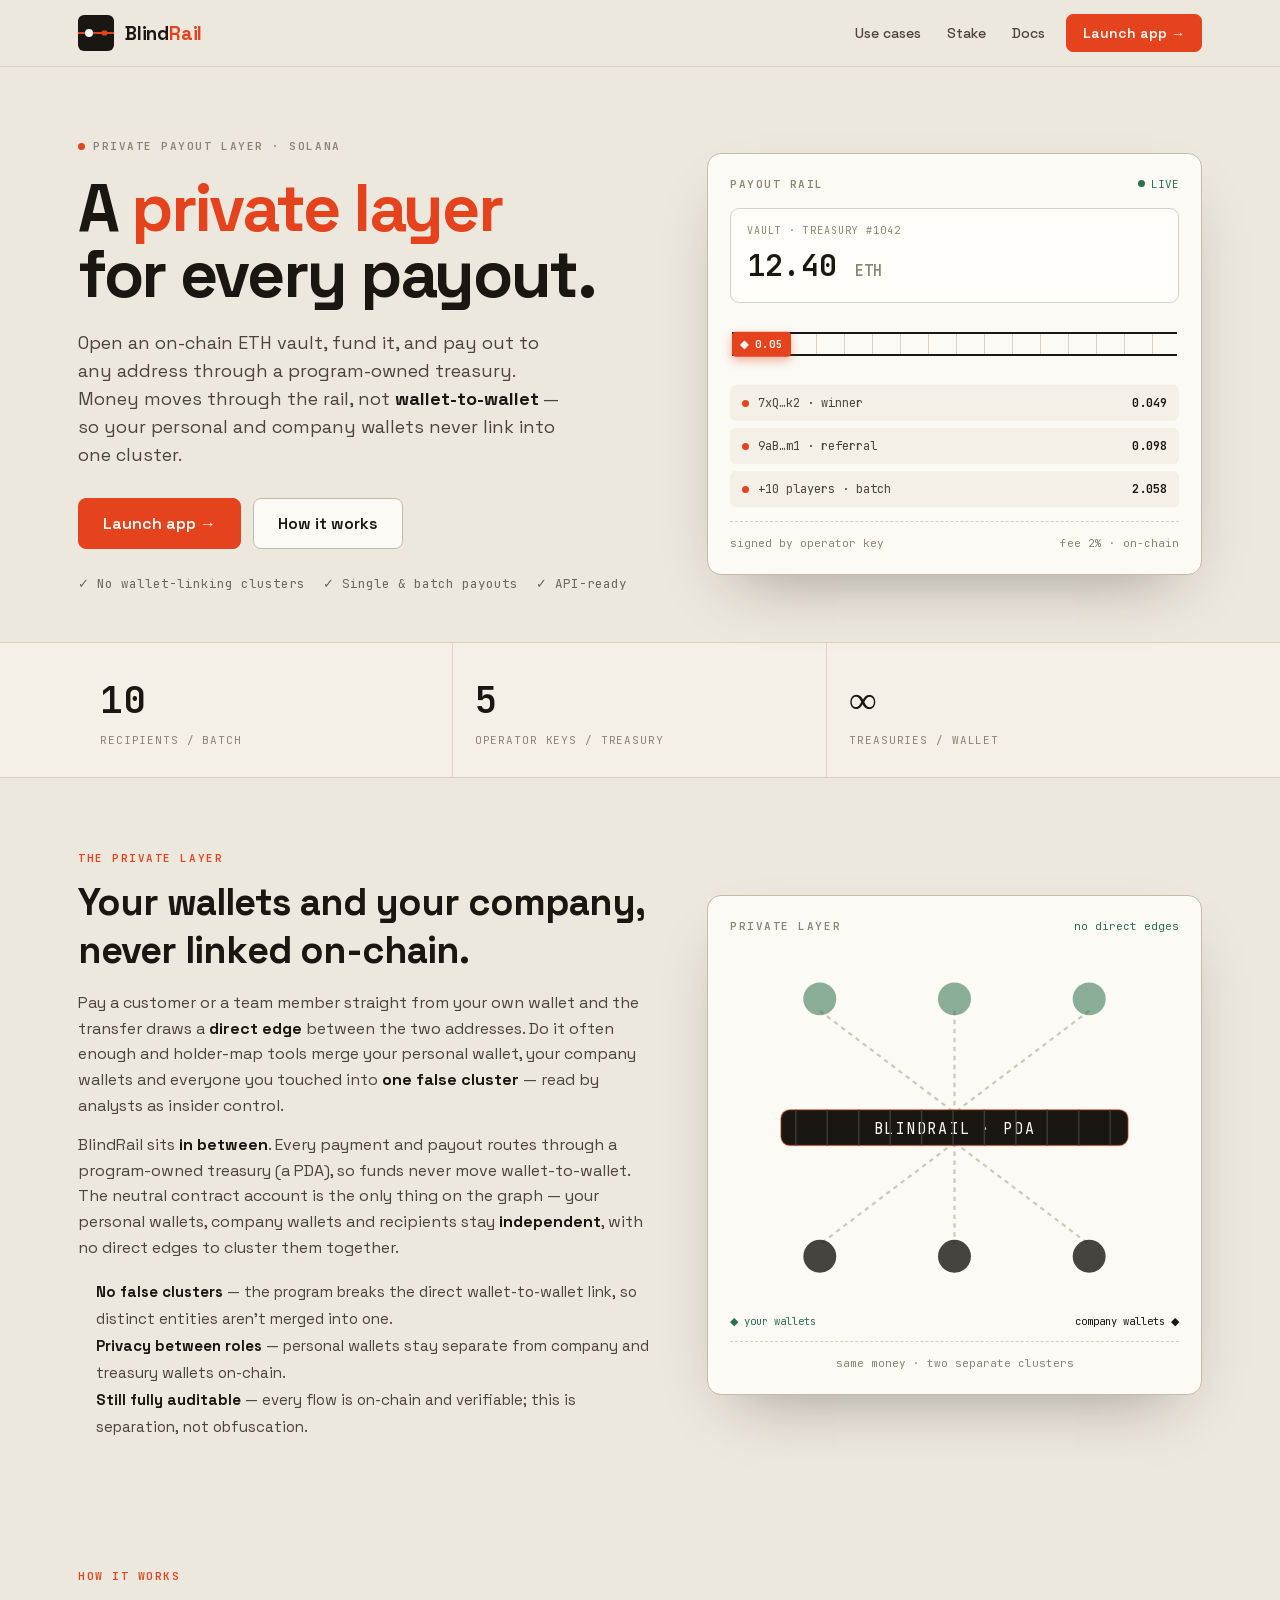
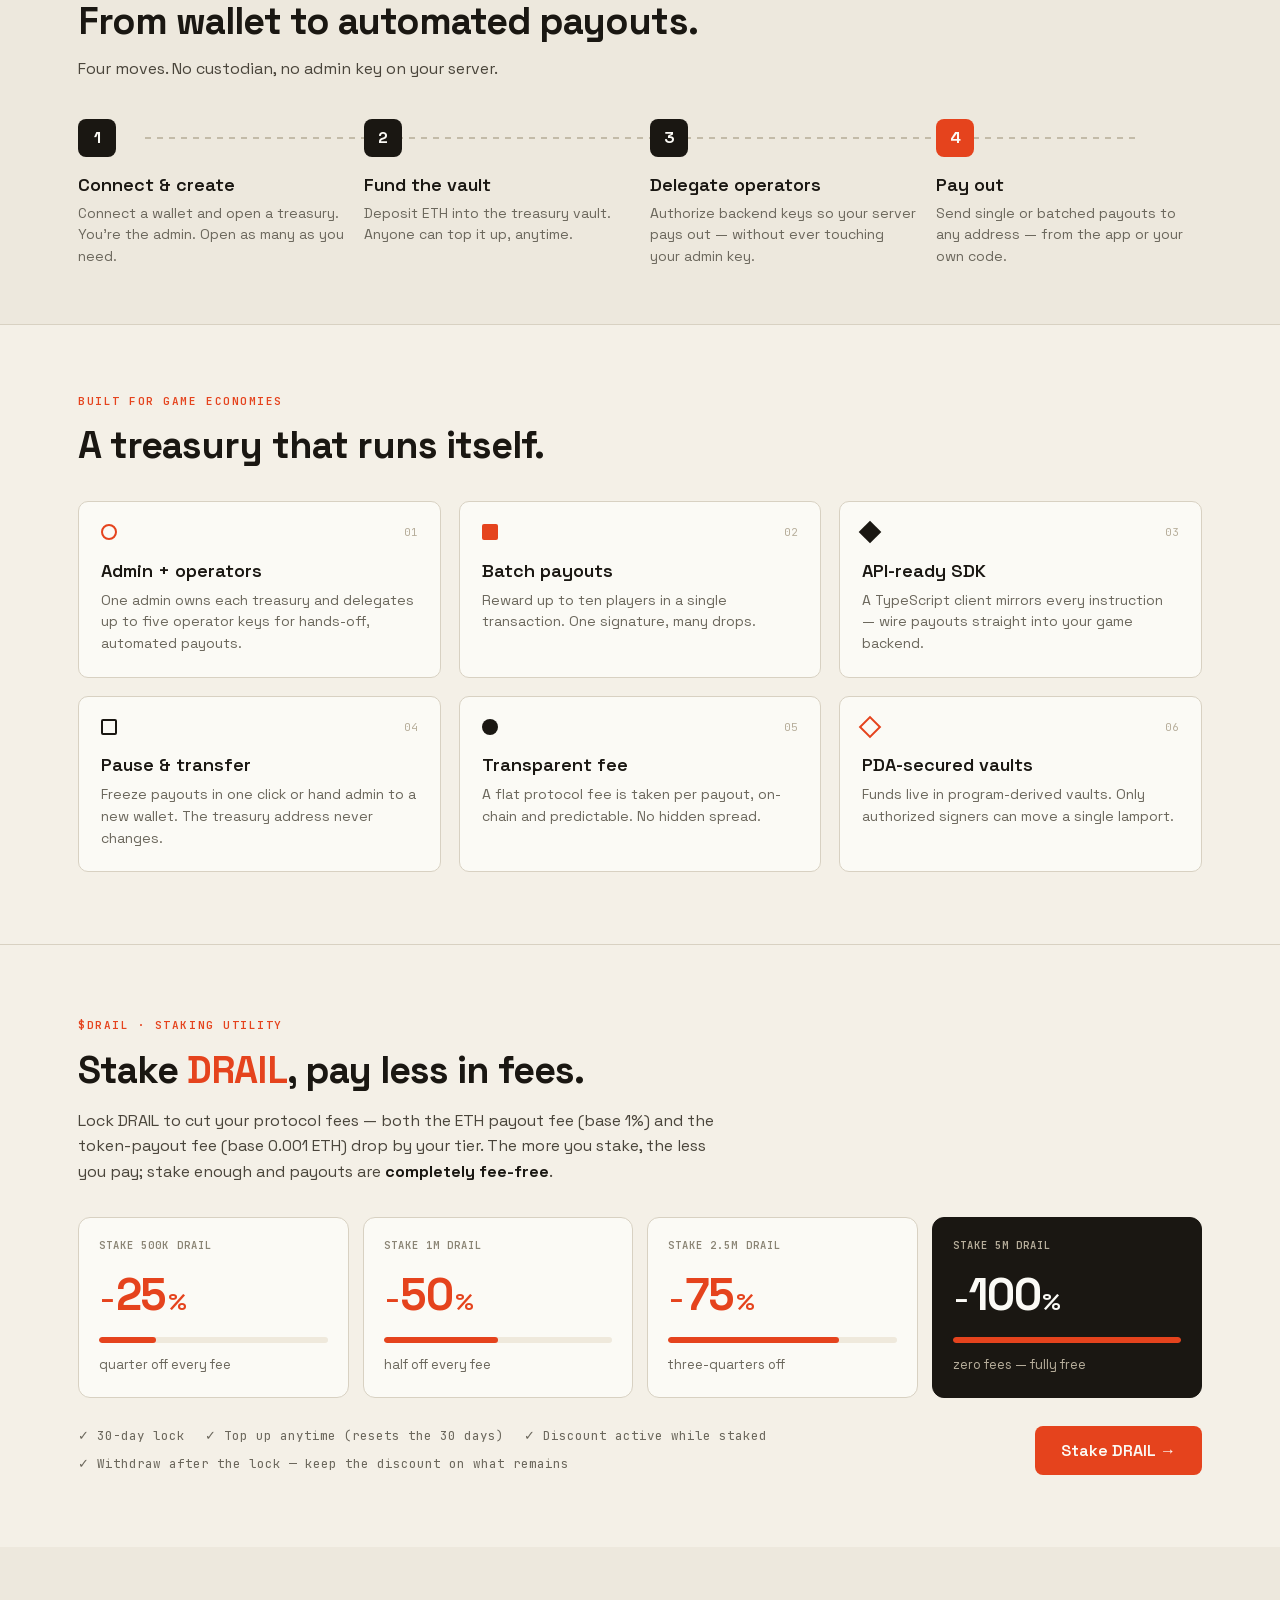
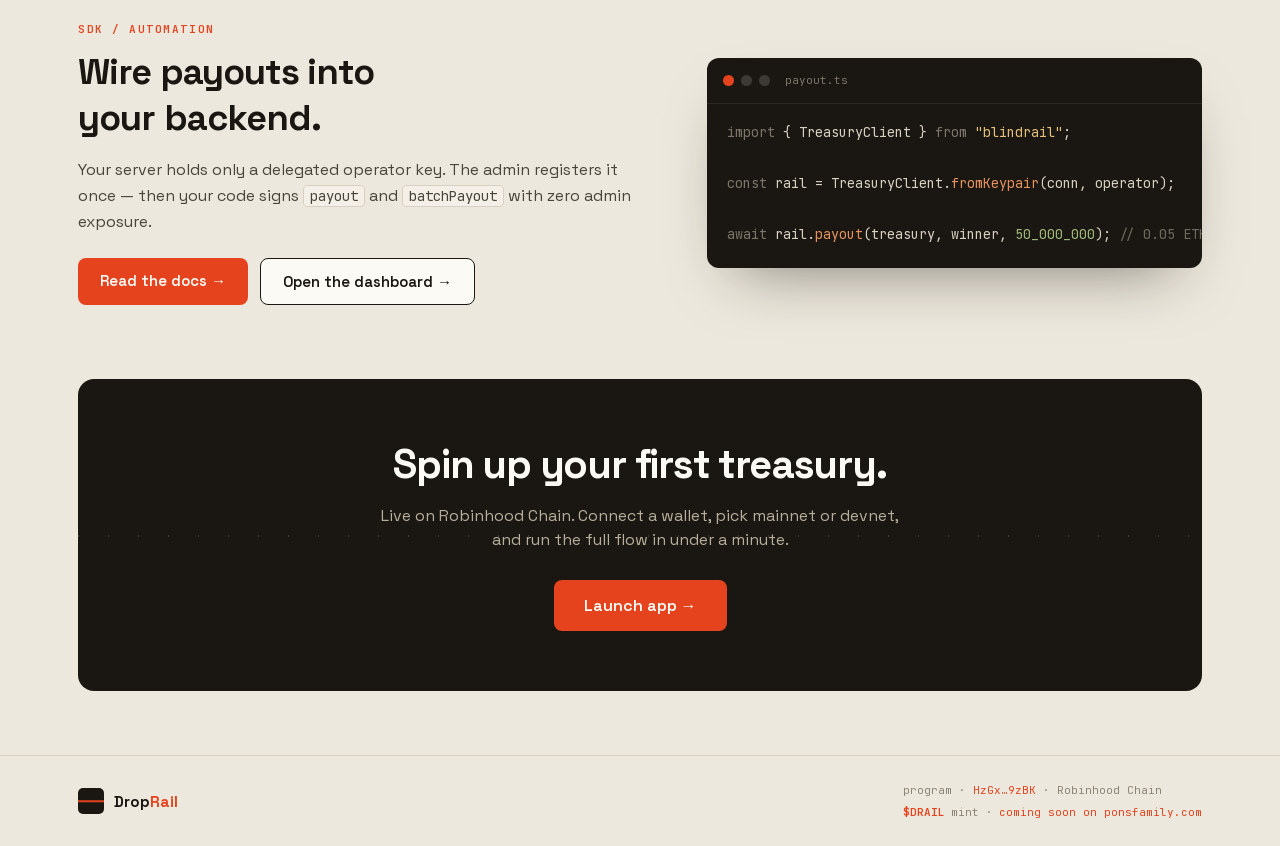
==== commit b3d63088: "Safely replace text without breaking hydration" ====
--- a/index.html
+++ b/index.html
@@ -1 +1 @@
-<!DOCTYPE html><html lang="en" class="__variable_49a339 __variable_f9e569"><head><meta charSet="utf-8"/><meta name="viewport" content="width=device-width, initial-scale=1"/><link rel="preload" href="/_next/static/media/36966cca54120369-s.p.woff2" as="font" crossorigin="" type="font/woff2"/><link rel="preload" href="/_next/static/media/558ca1a6aa3cb55e-s.p.woff2" as="font" crossorigin="" type="font/woff2"/><link rel="stylesheet" href="/_next/static/css/9603239ec9cff458.css" data-precedence="next"/><link rel="preload" as="script" fetchPriority="low" href="/_next/static/chunks/webpack-2c2a95b5d367c415.js"/><script src="/_next/static/chunks/fd9d1056-9970ff6139dfdef8.js" async=""></script><script src="/_next/static/chunks/23-c47a2f7b0a596927.js" async=""></script><script src="/_next/static/chunks/main-app-816b7915091fe045.js" async=""></script><script src="/_next/static/chunks/231-1e42d08be2a8a8d6.js" async=""></script><script src="/_next/static/chunks/app/page-a452a9f243748828.js" async=""></script><script src="/_next/static/chunks/3a91511d-874b452e94913b13.js" async=""></script><script src="/_next/static/chunks/558-7032055d3ad6cde8.js" async=""></script><script src="/_next/static/chunks/881-1c5c4400940292ae.js" async=""></script><script src="/_next/static/chunks/818-c2df365b301e4c33.js" async=""></script><script src="/_next/static/chunks/app/layout-2eea72ee2280c048.js" async=""></script><title>BlindRail — A private layer for every payout</title><meta name="description" content="Open an on-chain SOL vault and pay out through a program-owned treasury, so money moves through the rail instead of wallet-to-wallet. Your personal and company wallets never link into one on-chain cluster. Built on Solana."/><link rel="icon" href="/icon.svg?e81841603d78a1f6" type="image/svg+xml" sizes="any"/><link rel="apple-touch-icon" href="/apple-icon.png?58f234ccf514cdd7" type="image/png" sizes="180x180"/><meta name="next-size-adjust"/><script src="/_next/static/chunks/polyfills-78c92fac7aa8fdd8.js" noModule=""></script></head><body class="min-h-screen antialiased"><header style="position:sticky;top:0;z-index:60;background:rgba(237,232,221,.82);backdrop-filter:blur(12px);border-bottom:1px solid #D8D1C2"><div style="max-width:1180px;margin:0 auto;padding:0 28px;height:66px;display:flex;align-items:center;justify-content:space-between;gap:20px"><button style="display:flex;align-items:center;gap:11px;background:none;border:none;cursor:pointer;padding:0"><div style="width:36px;height:36px;border-radius:6px;background:#1A1712;position:relative;overflow:hidden;flex:none"><div style="position:absolute;left:0;right:0;top:50%;height:2px;background:#E5431D;transform:translateY(-50%)"></div><div style="position:absolute;left:7px;top:50%;width:8px;height:8px;border-radius:50%;background:#FBFAF5;transform:translateY(-50%)"></div><div style="position:absolute;right:7px;top:50%;width:5px;height:5px;border-radius:1px;background:#E5431D;transform:translateY(-50%)"></div></div><span style="font:700 19px var(--font-grotesk);letter-spacing:-.01em;color:#1A1712">Drop<span style="color:#E5431D">Rail</span></span></button><nav style="display:flex;flex-wrap:nowrap;align-items:center;gap:4px"><a href="#private" class="nav-link nav-collapse" style="font:500 14px var(--font-grotesk);padding:8px 11px;border-radius:6px;white-space:nowrap">Private layer</a><a href="#how" class="nav-link nav-collapse" style="font:500 14px var(--font-grotesk);padding:8px 11px;border-radius:6px;white-space:nowrap">How it works</a><a href="#features" class="nav-link nav-collapse" style="font:500 14px var(--font-grotesk);padding:8px 11px;border-radius:6px;white-space:nowrap">Features</a><a href="/use-cases.html" class="nav-link nav-collapse" style="font:500 14px var(--font-grotesk);padding:8px 11px;border-radius:6px;white-space:nowrap">Use cases</a><a href="/stake.html" class="nav-link nav-collapse" style="font:500 14px var(--font-grotesk);padding:8px 11px;border-radius:6px;white-space:nowrap">Stake</a><a href="/docs.html" class="nav-link nav-collapse" style="font:500 14px var(--font-grotesk);padding:8px 11px;border-radius:6px;white-space:nowrap">Docs</a><button class="btn-rust" style="margin-left:6px;border-radius:7px;padding:9px 16px;font:600 14px var(--font-grotesk);white-space:nowrap">Launch app →</button></nav></div></header><main><section class="hero-grid" style="max-width:1180px;margin:0 auto;padding:66px 28px 48px"><div><div style="display:inline-flex;align-items:center;gap:8px;font-family:var(--font-mono);font-size:11px;letter-spacing:.14em;color:#8A8474;font-weight:600"><span style="width:7px;height:7px;border-radius:50%;background:#E5431D"></span>PRIVATE PAYOUT LAYER · SOLANA</div><h1 style="font:700 clamp(40px, 8.5vw, 66px)/1.0 var(--font-grotesk);letter-spacing:-.035em;margin:18px 0 0;color:#1A1712">A <span style="color:#E5431D">private layer</span><br/>for every payout.</h1><p style="max-width:480px;margin:22px 0 0;font-size:18px;line-height:1.55;color:#4A453B">Open an on-chain SOL vault, fund it, and pay out to any address through a program-owned treasury. Money moves through the rail, not <strong style="color:#1A1712">wallet-to-wallet</strong> — so your personal and company wallets never link into one cluster.</p><div style="display:flex;flex-wrap:wrap;gap:12px;margin-top:30px"><a class="btn-rust" style="border-radius:8px;padding:14px 24px;font:600 16px var(--font-grotesk);text-decoration:none" href="/dashboard.html">Launch app →</a><a href="#how" class="btn-paper" style="display:inline-flex;align-items:center;border-radius:8px;padding:14px 24px;font:600 16px var(--font-grotesk);text-decoration:none">How it works</a></div><div style="display:flex;flex-wrap:wrap;gap:18px;margin-top:26px;font-family:var(--font-mono);font-size:12.5px;color:#6B675C"><span>✓ No wallet-linking clusters</span><span>✓ Single &amp; batch payouts</span><span>✓ API-ready</span></div></div><div style="background:#FBFAF5;border:1px solid #C3BBA8;border-radius:14px;padding:22px;box-shadow:0 28px 64px -30px rgba(26,23,18,.4)"><div style="display:flex;align-items:center;justify-content:space-between"><span style="font-family:var(--font-mono);font-size:11px;letter-spacing:.14em;color:#8A8474;font-weight:600">PAYOUT RAIL</span><span style="display:inline-flex;align-items:center;gap:6px;font-family:var(--font-mono);font-size:11px;color:#2E6F4E"><span style="width:7px;height:7px;border-radius:50%;background:#2E6F4E;animation:pulseDot 1.6s ease-in-out infinite"></span>LIVE</span></div><div style="margin-top:16px;border:1px solid #D8D1C2;border-radius:9px;background:#FFFEFB;padding:14px 16px"><div style="font-family:var(--font-mono);font-size:10px;letter-spacing:.1em;color:#8A8474">VAULT · TREASURY #1042</div><div style="margin-top:5px;font-family:var(--font-mono);font-variant-numeric:tabular-nums;font-weight:600;font-size:30px;color:#1A1712">12.40 <span style="font-size:15px;color:#8A8474">SOL</span></div></div><div style="position:relative;height:50px;margin:16px 2px"><div style="position:absolute;left:0;right:0;top:13px;height:24px;background-image:repeating-linear-gradient(90deg,#D8D1C2 0 1px,transparent 1px 28px);border-top:2px solid #1A1712;border-bottom:2px solid #1A1712"></div><div style="position:absolute;top:50%;transform:translateY(-50%);animation:railTravel 3.4s linear infinite"><div style="display:flex;align-items:center;gap:6px;background:#E5431D;color:#FBFAF5;border-radius:4px;padding:4px 8px;font-family:var(--font-mono);font-size:11px;font-weight:600;box-shadow:0 4px 10px rgba(229,67,29,.4)">◆ 0.05</div></div></div><div style="display:flex;flex-direction:column;gap:7px"><div style="display:flex;align-items:center;justify-content:space-between;background:#F4F0E7;border-radius:6px;padding:9px 12px"><span style="display:flex;align-items:center;gap:9px;font-family:var(--font-mono);font-size:12px;color:#4A453B"><span style="width:7px;height:7px;border-radius:50%;background:#E5431D;animation:pulseDot 3.4s ease-in-out .2s infinite"></span>7xQ…k2 · winner</span><span style="font-family:var(--font-mono);font-size:12px;font-weight:600;color:#1A1712">0.049</span></div><div style="display:flex;align-items:center;justify-content:space-between;background:#F4F0E7;border-radius:6px;padding:9px 12px"><span style="display:flex;align-items:center;gap:9px;font-family:var(--font-mono);font-size:12px;color:#4A453B"><span style="width:7px;height:7px;border-radius:50%;background:#E5431D;animation:pulseDot 3.4s ease-in-out 1.1s infinite"></span>9aB…m1 · referral</span><span style="font-family:var(--font-mono);font-size:12px;font-weight:600;color:#1A1712">0.098</span></div><div style="display:flex;align-items:center;justify-content:space-between;background:#F4F0E7;border-radius:6px;padding:9px 12px"><span style="display:flex;align-items:center;gap:9px;font-family:var(--font-mono);font-size:12px;color:#4A453B"><span style="width:7px;height:7px;border-radius:50%;background:#E5431D;animation:pulseDot 3.4s ease-in-out 2.0s infinite"></span>+10 players · batch</span><span style="font-family:var(--font-mono);font-size:12px;font-weight:600;color:#1A1712">2.058</span></div></div><div style="display:flex;align-items:center;justify-content:space-between;margin-top:14px;padding-top:13px;border-top:1px dashed #D8D1C2;font-family:var(--font-mono);font-size:11px;color:#8A8474"><span>signed by operator key</span><span>fee 2% · on-chain</span></div></div></section><section style="border-top:1px solid #D8D1C2;border-bottom:1px solid #D8D1C2;background:#F4F0E7"><div style="max-width:1180px;margin:0 auto;padding:0 28px;display:grid;grid-template-columns:repeat(3,1fr)"><div style="padding:28px 22px;border-right:1px solid #DDD6C7"><div style="font-family:var(--font-mono);font-variant-numeric:tabular-nums;font-weight:600;font-size:38px;color:#1A1712">10</div><div style="margin-top:4px;font-family:var(--font-mono);font-size:11px;letter-spacing:.08em;color:#8A8474">RECIPIENTS / BATCH</div></div><div style="padding:28px 22px;border-right:1px solid #DDD6C7"><div style="font-family:var(--font-mono);font-variant-numeric:tabular-nums;font-weight:600;font-size:38px;color:#1A1712">5</div><div style="margin-top:4px;font-family:var(--font-mono);font-size:11px;letter-spacing:.08em;color:#8A8474">OPERATOR KEYS / TREASURY</div></div><div style="padding:28px 22px;border-right:none"><div style="font-family:var(--font-mono);font-variant-numeric:tabular-nums;font-weight:600;font-size:38px;color:#1A1712">∞</div><div style="margin-top:4px;font-family:var(--font-mono);font-size:11px;letter-spacing:.08em;color:#8A8474">TREASURIES / WALLET</div></div></div></section><section id="private" style="max-width:1180px;margin:0 auto;padding:72px 28px 56px;scroll-margin-top:70px"><div class="hero-grid" style="align-items:center"><div><div style="font-family:var(--font-mono);font-size:11px;letter-spacing:.14em;color:#E5431D;font-weight:600">THE PRIVATE LAYER</div><h2 style="font:700 38px var(--font-grotesk);letter-spacing:-.025em;margin:12px 0 0;color:#1A1712">Your wallets and your company,<br/>never linked on-chain.</h2><p style="margin:16px 0 0;font-size:16px;line-height:1.6;color:#4A453B">Pay a customer or a team member straight from your own wallet and the transfer draws a <strong style="color:#1A1712">direct edge</strong> between the two addresses. Do it often enough and holder-map tools merge your personal wallet, your company wallets and everyone you touched into <strong style="color:#1A1712">one false cluster</strong> — read by analysts as insider control.</p><p style="margin:14px 0 0;font-size:16px;line-height:1.6;color:#4A453B">BlindRail sits <strong style="color:#1A1712">in between</strong>. Every payment and payout routes through a program-owned treasury (a PDA), so funds never move wallet-to-wallet. The neutral contract account is the only thing on the graph — your personal wallets, company wallets and recipients stay <strong style="color:#1A1712">independent</strong>, with no direct edges to cluster them together.</p><ul style="margin:18px 0 0;padding-left:18px;line-height:1.8;font-size:15px;color:#4A453B"><li><strong style="color:#1A1712">No false clusters</strong> — the program breaks the direct wallet-to-wallet link, so distinct entities aren&#x27;t merged into one.</li><li><strong style="color:#1A1712">Privacy between roles</strong> — personal wallets stay separate from company and treasury wallets on-chain.</li><li><strong style="color:#1A1712">Still fully auditable</strong> — every flow is on-chain and verifiable; this is separation, not obfuscation.</li></ul></div><div style="background:#FBFAF5;border:1px solid #C3BBA8;border-radius:14px;padding:22px;box-shadow:0 28px 64px -30px rgba(26,23,18,.4)"><div style="display:flex;align-items:center;justify-content:space-between"><span style="font-family:var(--font-mono);font-size:11px;letter-spacing:.14em;color:#8A8474;font-weight:600">PRIVATE LAYER</span><span style="font-family:var(--font-mono);font-size:11px;color:#2E6F4E">no direct edges</span></div><svg viewBox="0 0 300 240" style="width:100%;display:block;margin-top:14px" aria-hidden="true"><g><line x1="60" y1="42" x2="150" y2="110" stroke="#CFC9BA" stroke-width="1.5" stroke-dasharray="3 3"></line><circle cx="60" cy="34" r="11" fill="#2E6F4E" opacity="0.55"></circle></g><g><line x1="150" y1="42" x2="150" y2="110" stroke="#CFC9BA" stroke-width="1.5" stroke-dasharray="3 3"></line><circle cx="150" cy="34" r="11" fill="#2E6F4E" opacity="0.55"></circle></g><g><line x1="240" y1="42" x2="150" y2="110" stroke="#CFC9BA" stroke-width="1.5" stroke-dasharray="3 3"></line><circle cx="240" cy="34" r="11" fill="#2E6F4E" opacity="0.55"></circle></g><g><line x1="150" y1="130" x2="60" y2="198" stroke="#CFC9BA" stroke-width="1.5" stroke-dasharray="3 3"></line><circle cx="60" cy="206" r="11" fill="#1A1712" opacity="0.8"></circle></g><g><line x1="150" y1="130" x2="150" y2="198" stroke="#CFC9BA" stroke-width="1.5" stroke-dasharray="3 3"></line><circle cx="150" cy="206" r="11" fill="#1A1712" opacity="0.8"></circle></g><g><line x1="150" y1="130" x2="240" y2="198" stroke="#CFC9BA" stroke-width="1.5" stroke-dasharray="3 3"></line><circle cx="240" cy="206" r="11" fill="#1A1712" opacity="0.8"></circle></g><rect x="34" y="108" width="232" height="24" rx="6" fill="#1A1712"></rect><rect x="34" y="108" width="232" height="24" rx="6" fill="none" stroke="#E5431D" stroke-width="1" opacity="0.4"></rect><text x="150" y="124" text-anchor="middle" fill="#FBFAF5" font-family="var(--font-mono)" font-size="10" letter-spacing="0.12em">BLINDRAIL · PDA</text><line x1="44" y1="108" x2="44" y2="132" stroke="#3D3A33" stroke-width="1"></line><line x1="65" y1="108" x2="65" y2="132" stroke="#3D3A33" stroke-width="1"></line><line x1="86" y1="108" x2="86" y2="132" stroke="#3D3A33" stroke-width="1"></line><line x1="107" y1="108" x2="107" y2="132" stroke="#3D3A33" stroke-width="1"></line><line x1="128" y1="108" x2="128" y2="132" stroke="#3D3A33" stroke-width="1"></line><line x1="149" y1="108" x2="149" y2="132" stroke="#3D3A33" stroke-width="1"></line><line x1="170" y1="108" x2="170" y2="132" stroke="#3D3A33" stroke-width="1"></line><line x1="191" y1="108" x2="191" y2="132" stroke="#3D3A33" stroke-width="1"></line><line x1="212" y1="108" x2="212" y2="132" stroke="#3D3A33" stroke-width="1"></line><line x1="233" y1="108" x2="233" y2="132" stroke="#3D3A33" stroke-width="1"></line><line x1="254" y1="108" x2="254" y2="132" stroke="#3D3A33" stroke-width="1"></line></svg><div style="display:flex;align-items:center;justify-content:space-between;margin-top:6px;font-family:var(--font-mono);font-size:10.5px;color:#8A8474"><span style="color:#2E6F4E">◆ your wallets</span><span style="color:#1A1712">company wallets ◆</span></div><div style="margin-top:12px;padding-top:13px;border-top:1px dashed #D8D1C2;font-family:var(--font-mono);font-size:11px;color:#8A8474;text-align:center">same money · two separate clusters</div></div></div></section><section id="how" style="max-width:1180px;margin:0 auto;padding:72px 28px 56px"><div style="font-family:var(--font-mono);font-size:11px;letter-spacing:.14em;color:#E5431D;font-weight:600">HOW IT WORKS</div><h2 style="font:700 38px var(--font-grotesk);letter-spacing:-.025em;margin:12px 0 0;color:#1A1712">From wallet to automated payouts.</h2><p style="max-width:540px;margin:12px 0 0;font-size:16px;color:#4A453B">Four moves. No custodian, no admin key on your server.</p><div class="steps-grid" style="position:relative;margin-top:38px"><div style="position:absolute;left:6%;right:6%;top:18px;height:2px;background-image:repeating-linear-gradient(90deg,#C3BBA8 0 6px,transparent 6px 12px)"></div><div style="position:relative"><div style="width:38px;height:38px;border-radius:8px;background:#1A1712;color:#FBFAF5;display:grid;place-items:center;font:700 16px var(--font-grotesk)">1</div><h3 style="margin:16px 0 0;font:600 18px var(--font-grotesk);color:#1A1712">Connect &amp; create</h3><p style="margin:7px 0 0;font-size:14px;line-height:1.55;color:#6B675C">Connect a wallet and open a treasury. You&#x27;re the admin. Open as many as you need.</p></div><div style="position:relative"><div style="width:38px;height:38px;border-radius:8px;background:#1A1712;color:#FBFAF5;display:grid;place-items:center;font:700 16px var(--font-grotesk)">2</div><h3 style="margin:16px 0 0;font:600 18px var(--font-grotesk);color:#1A1712">Fund the vault</h3><p style="margin:7px 0 0;font-size:14px;line-height:1.55;color:#6B675C">Deposit SOL into the treasury vault. Anyone can top it up, anytime.</p></div><div style="position:relative"><div style="width:38px;height:38px;border-radius:8px;background:#1A1712;color:#FBFAF5;display:grid;place-items:center;font:700 16px var(--font-grotesk)">3</div><h3 style="margin:16px 0 0;font:600 18px var(--font-grotesk);color:#1A1712">Delegate operators</h3><p style="margin:7px 0 0;font-size:14px;line-height:1.55;color:#6B675C">Authorize backend keys so your server pays out — without ever touching your admin key.</p></div><div style="position:relative"><div style="width:38px;height:38px;border-radius:8px;background:#E5431D;color:#FBFAF5;display:grid;place-items:center;font:700 16px var(--font-grotesk)">4</div><h3 style="margin:16px 0 0;font:600 18px var(--font-grotesk);color:#1A1712">Pay out</h3><p style="margin:7px 0 0;font-size:14px;line-height:1.55;color:#6B675C">Send single or batched payouts to any address — from the app or your own code.</p></div></div></section><section id="features" style="border-top:1px solid #D8D1C2;background:#F4F0E7"><div style="max-width:1180px;margin:0 auto;padding:68px 28px 72px"><div style="font-family:var(--font-mono);font-size:11px;letter-spacing:.14em;color:#E5431D;font-weight:600">BUILT FOR GAME ECONOMIES</div><h2 style="font:700 38px var(--font-grotesk);letter-spacing:-.025em;margin:12px 0 32px;color:#1A1712">A treasury that runs itself.</h2><div class="feat-grid"><div style="background:#FBFAF5;border:1px solid #D8D1C2;border-radius:10px;padding:22px"><div style="display:flex;align-items:center;justify-content:space-between"><span style="width:16px;height:16px;border-radius:50%;border:2px solid #E5431D"></span><span style="font-family:var(--font-mono);font-size:11px;color:#B7AE9B">01</span></div><h3 style="margin:18px 0 0;font:600 18px var(--font-grotesk)">Admin + operators</h3><p style="margin:8px 0 0;font-size:14px;line-height:1.55;color:#6B675C">One admin owns each treasury and delegates up to five operator keys for hands-off, automated payouts.</p></div><div style="background:#FBFAF5;border:1px solid #D8D1C2;border-radius:10px;padding:22px"><div style="display:flex;align-items:center;justify-content:space-between"><span style="width:16px;height:16px;background:#E5431D;border-radius:2px"></span><span style="font-family:var(--font-mono);font-size:11px;color:#B7AE9B">02</span></div><h3 style="margin:18px 0 0;font:600 18px var(--font-grotesk)">Batch payouts</h3><p style="margin:8px 0 0;font-size:14px;line-height:1.55;color:#6B675C">Reward up to ten players in a single transaction. One signature, many drops.</p></div><div style="background:#FBFAF5;border:1px solid #D8D1C2;border-radius:10px;padding:22px"><div style="display:flex;align-items:center;justify-content:space-between"><span style="width:16px;height:16px;background:#1A1712;transform:rotate(45deg)"></span><span style="font-family:var(--font-mono);font-size:11px;color:#B7AE9B">03</span></div><h3 style="margin:18px 0 0;font:600 18px var(--font-grotesk)">API-ready SDK</h3><p style="margin:8px 0 0;font-size:14px;line-height:1.55;color:#6B675C">A TypeScript client mirrors every instruction — wire payouts straight into your game backend.</p></div><div style="background:#FBFAF5;border:1px solid #D8D1C2;border-radius:10px;padding:22px"><div style="display:flex;align-items:center;justify-content:space-between"><span style="width:16px;height:16px;border:2px solid #1A1712;border-radius:2px"></span><span style="font-family:var(--font-mono);font-size:11px;color:#B7AE9B">04</span></div><h3 style="margin:18px 0 0;font:600 18px var(--font-grotesk)">Pause &amp; transfer</h3><p style="margin:8px 0 0;font-size:14px;line-height:1.55;color:#6B675C">Freeze payouts in one click or hand admin to a new wallet. The treasury address never changes.</p></div><div style="background:#FBFAF5;border:1px solid #D8D1C2;border-radius:10px;padding:22px"><div style="display:flex;align-items:center;justify-content:space-between"><span style="width:16px;height:16px;border-radius:50%;background:#1A1712"></span><span style="font-family:var(--font-mono);font-size:11px;color:#B7AE9B">05</span></div><h3 style="margin:18px 0 0;font:600 18px var(--font-grotesk)">Transparent fee</h3><p style="margin:8px 0 0;font-size:14px;line-height:1.55;color:#6B675C">A flat protocol fee is taken per payout, on-chain and predictable. No hidden spread.</p></div><div style="background:#FBFAF5;border:1px solid #D8D1C2;border-radius:10px;padding:22px"><div style="display:flex;align-items:center;justify-content:space-between"><span style="width:16px;height:16px;border:2px solid #E5431D;transform:rotate(45deg)"></span><span style="font-family:var(--font-mono);font-size:11px;color:#B7AE9B">06</span></div><h3 style="margin:18px 0 0;font:600 18px var(--font-grotesk)">PDA-secured vaults</h3><p style="margin:8px 0 0;font-size:14px;line-height:1.55;color:#6B675C">Funds live in program-derived vaults. Only authorized signers can move a single lamport.</p></div></div></div></section><section id="stake" style="border-top:1px solid #D8D1C2;background:#F4F0E7"><div style="max-width:1180px;margin:0 auto;padding:72px 28px;scroll-margin-top:70px"><div style="font-family:var(--font-mono);font-size:11px;letter-spacing:.14em;color:#E5431D;font-weight:600">$DRAIL · STAKING UTILITY</div><h2 style="font:700 38px var(--font-grotesk);letter-spacing:-.025em;margin:12px 0 0;color:#1A1712">Stake <span style="color:#E5431D">DRAIL</span>, pay less in fees.</h2><p style="max-width:640px;margin:14px 0 0;font-size:16px;line-height:1.6;color:#4A453B">Lock DRAIL to cut your protocol fees — both the SOL payout fee (base 1%) and the token-payout fee (base 0.001 SOL) drop by your tier. The more you stake, the less you pay; stake enough and payouts are <strong style="color:#1A1712">completely fee-free</strong>.</p><div class="tier-grid" style="margin-top:32px"><div style="position:relative;overflow:hidden;background:#FBFAF5;border:1px solid #D8D1C2;border-radius:12px;padding:20px 20px 22px"><div style="font-family:var(--font-mono);font-size:10.5px;letter-spacing:.1em;color:#8A8474;font-weight:600">STAKE <!-- -->500K<!-- --> DRAIL</div><div style="margin:14px 0 0;display:flex;align-items:baseline;gap:2px;font:700 44px var(--font-grotesk);letter-spacing:-.03em;color:#E5431D"><span style="font-size:26px">−</span>25<span style="font-size:24px">%</span></div><div style="margin-top:14px;height:6px;border-radius:3px;background:#EFE9DC;overflow:hidden"><div style="width:25%;height:100%;border-radius:3px;background:#E5431D"></div></div><div style="margin-top:12px;font-size:13px;color:#6B675C">quarter off every fee</div></div><div style="position:relative;overflow:hidden;background:#FBFAF5;border:1px solid #D8D1C2;border-radius:12px;padding:20px 20px 22px"><div style="font-family:var(--font-mono);font-size:10.5px;letter-spacing:.1em;color:#8A8474;font-weight:600">STAKE <!-- -->1M<!-- --> DRAIL</div><div style="margin:14px 0 0;display:flex;align-items:baseline;gap:2px;font:700 44px var(--font-grotesk);letter-spacing:-.03em;color:#E5431D"><span style="font-size:26px">−</span>50<span style="font-size:24px">%</span></div><div style="margin-top:14px;height:6px;border-radius:3px;background:#EFE9DC;overflow:hidden"><div style="width:50%;height:100%;border-radius:3px;background:#E5431D"></div></div><div style="margin-top:12px;font-size:13px;color:#6B675C">half off every fee</div></div><div style="position:relative;overflow:hidden;background:#FBFAF5;border:1px solid #D8D1C2;border-radius:12px;padding:20px 20px 22px"><div style="font-family:var(--font-mono);font-size:10.5px;letter-spacing:.1em;color:#8A8474;font-weight:600">STAKE <!-- -->2.5M<!-- --> DRAIL</div><div style="margin:14px 0 0;display:flex;align-items:baseline;gap:2px;font:700 44px var(--font-grotesk);letter-spacing:-.03em;color:#E5431D"><span style="font-size:26px">−</span>75<span style="font-size:24px">%</span></div><div style="margin-top:14px;height:6px;border-radius:3px;background:#EFE9DC;overflow:hidden"><div style="width:75%;height:100%;border-radius:3px;background:#E5431D"></div></div><div style="margin-top:12px;font-size:13px;color:#6B675C">three-quarters off</div></div><div style="position:relative;overflow:hidden;background:#1A1712;border:1px solid #1A1712;border-radius:12px;padding:20px 20px 22px"><div style="font-family:var(--font-mono);font-size:10.5px;letter-spacing:.1em;color:#B7AE9B;font-weight:600">STAKE <!-- -->5M<!-- --> DRAIL</div><div style="margin:14px 0 0;display:flex;align-items:baseline;gap:2px;font:700 44px var(--font-grotesk);letter-spacing:-.03em;color:#FBFAF5"><span style="font-size:26px">−</span>100<span style="font-size:24px">%</span></div><div style="margin-top:14px;height:6px;border-radius:3px;background:#2A2722;overflow:hidden"><div style="width:100%;height:100%;border-radius:3px;background:#E5431D"></div></div><div style="margin-top:12px;font-size:13px;color:#B7AE9B">zero fees — fully free</div></div></div><div style="display:flex;flex-wrap:wrap;align-items:center;justify-content:space-between;gap:18px;margin-top:28px"><div style="display:flex;flex-wrap:wrap;gap:10px 20px;font-family:var(--font-mono);font-size:12.5px;color:#6B675C;max-width:720px"><span>✓ 30-day lock</span><span>✓ Top up anytime (resets the 30 days)</span><span>✓ Discount active while staked</span><span>✓ Withdraw after the lock — keep the discount on what remains</span></div><a class="btn-rust" style="border-radius:8px;padding:14px 26px;font:600 16px var(--font-grotesk);text-decoration:none;white-space:nowrap;border:none" href="/stake.html">Stake DRAIL →</a></div></div></section><section id="sdk" class="hero-grid" style="max-width:1180px;margin:0 auto;padding:74px 28px"><div><div style="font-family:var(--font-mono);font-size:11px;letter-spacing:.14em;color:#E5431D;font-weight:600">SDK / AUTOMATION</div><h2 style="font:700 36px var(--font-grotesk);letter-spacing:-.025em;margin:12px 0 0;color:#1A1712">Wire payouts into<br/>your backend.</h2><p style="margin:16px 0 0;font-size:16px;line-height:1.6;color:#4A453B">Your server holds only a delegated operator key. The admin registers it once — then your code signs <code style="font-family:var(--font-mono);font-size:14px;background:#F4F0E7;border:1px solid #D8D1C2;border-radius:4px;padding:1px 6px">payout</code> and <code style="font-family:var(--font-mono);font-size:14px;background:#F4F0E7;border:1px solid #D8D1C2;border-radius:4px;padding:1px 6px">batchPayout</code> with zero admin exposure.</p><div style="display:flex;flex-wrap:wrap;gap:12px;margin-top:24px"><a class="btn-rust" style="display:inline-block;border-radius:8px;padding:13px 22px;font:600 15px var(--font-grotesk);text-decoration:none;border:none" href="/docs.html">Read the docs →</a><a class="btn-inkghost" style="display:inline-block;border-radius:8px;padding:13px 22px;font:600 15px var(--font-grotesk);text-decoration:none" href="/dashboard.html">Open the dashboard →</a></div></div><div style="min-width:0;background:#1A1712;border-radius:12px;overflow:hidden;box-shadow:0 28px 64px -30px rgba(26,23,18,.55)"><div style="display:flex;align-items:center;gap:7px;padding:14px 16px;border-bottom:1px solid #2A2722"><span style="width:11px;height:11px;border-radius:50%;background:#E5431D"></span><span style="width:11px;height:11px;border-radius:50%;background:#3D3A33"></span><span style="width:11px;height:11px;border-radius:50%;background:#3D3A33"></span><span style="margin-left:8px;font-family:var(--font-mono);font-size:11px;color:#7C766A">payout.ts</span></div><div style="overflow-x:auto;padding:16px 20px 20px"><div style="width:max-content;font-family:var(--font-mono);font-size:13.5px;line-height:1.9;color:#D8D1C2"><div style="white-space:pre"><span style="color:#7C766A">import</span> <!-- -->{ TreasuryClient } <span style="color:#7C766A">from</span> <span style="color:#E5C07B">&quot;blindrail&quot;</span>;</div><div style="white-space:pre;height:1.9em"> </div><div style="white-space:pre"><span style="color:#7C766A">const</span> rail = TreasuryClient.<span style="color:#E5915E">fromKeypair</span>(conn, operator);</div><div style="white-space:pre;height:1.9em"> </div><div style="white-space:pre"><span style="color:#7C766A">await</span> rail.<span style="color:#E5915E">payout</span>(treasury, winner, <span style="color:#9FB87A">50_000_000</span>); <span style="color:#6E6A5E">// 0.05 SOL</span></div></div></div></div></section><section style="max-width:1180px;margin:0 auto 64px;padding:0 28px"><div style="background:#1A1712;border-radius:16px;padding:60px 40px;text-align:center;position:relative;overflow:hidden"><div style="position:absolute;left:0;right:0;top:50%;height:2px;background-image:repeating-linear-gradient(90deg,#3D3A33 0 1px,transparent 1px 30px)"></div><div style="position:relative"><h2 style="font:700 clamp(28px, 6vw, 40px) var(--font-grotesk);letter-spacing:-.03em;margin:0;color:#FBFAF5">Spin up your first treasury.</h2><p style="margin:14px auto 0;max-width:520px;font-size:16px;color:#B7AE9B">Live on Solana. Connect a wallet, pick mainnet or devnet, and run the full flow in under a minute.</p><a class="btn-rust" style="display:inline-block;margin-top:28px;border-radius:8px;padding:15px 30px;font:600 16px var(--font-grotesk);text-decoration:none;border:none" href="/dashboard.html">Launch app →</a></div></div></section><footer style="border-top:1px solid #D8D1C2"><div style="max-width:1180px;margin:0 auto;padding:26px 28px;display:flex;flex-wrap:wrap;align-items:center;justify-content:space-between;gap:14px"><div style="display:flex;align-items:center;gap:10px"><div style="width:26px;height:26px;border-radius:5px;background:#1A1712;position:relative;overflow:hidden;flex:none"><div style="position:absolute;left:0;right:0;top:50%;height:1.5px;background:#E5431D;transform:translateY(-50%)"></div></div><span style="font:700 15px var(--font-grotesk)">Drop<span style="color:#E5431D">Rail</span></span></div><div style="display:flex;flex-direction:column;gap:5px;align-items:flex-start;max-width:100%"><div style="font-family:var(--font-mono);font-size:11px;color:#8A8474">program ·<!-- --> <a href="https://solscan.io/account/HzGxztZEtQkkNyXDKejtUu4M9RtXa1TPoiGhiLnP9zBK" target="_blank" rel="noreferrer" class="lnk-rust">HzGx…9zBK</a> <!-- -->· Solana</div><div style="font-family:var(--font-mono);font-size:11px;color:#8A8474;display:flex;align-items:center;gap:6px;flex-wrap:wrap"><span style="color:#E5431D;font-weight:600">$DRAIL</span> mint ·<!-- --> <a href="https://solscan.io/token/coming soon on pump.fun" target="_blank" rel="noreferrer" class="lnk-rust" style="word-break:break-all">coming soon on pump.fun</a></div></div></div></footer></main><script src="/_next/static/chunks/webpack-2c2a95b5d367c415.js" async=""></script><script>(self.__next_f=self.__next_f||[]).push([0]);self.__next_f.push([2,null])</script><script>self.__next_f.push([1,"1:HL[\"/_next/static/media/36966cca54120369-s.p.woff2\",\"font\",{\"crossOrigin\":\"\",\"type\":\"font/woff2\"}]\n2:HL[\"/_next/static/media/558ca1a6aa3cb55e-s.p.woff2\",\"font\",{\"crossOrigin\":\"\",\"type\":\"font/woff2\"}]\n3:HL[\"/_next/static/css/9603239ec9cff458.css\",\"style\"]\n"])</script><script>self.__next_f.push([1,"4:I[5751,[],\"\"]\n6:I[231,[\"231\",\"static/chunks/231-1e42d08be2a8a8d6.js\",\"931\",\"static/chunks/app/page-a452a9f243748828.js\"],\"\"]\n7:I[5496,[\"814\",\"static/chunks/3a91511d-874b452e94913b13.js\",\"558\",\"static/chunks/558-7032055d3ad6cde8.js\",\"881\",\"static/chunks/881-1c5c4400940292ae.js\",\"818\",\"static/chunks/818-c2df365b301e4c33.js\",\"185\",\"static/chunks/app/layout-2eea72ee2280c048.js\"],\"Providers\"]\n8:I[552,[\"814\",\"static/chunks/3a91511d-874b452e94913b13.js\",\"558\",\"static/chunks/558-7032055d3ad6cde8.js\",\"881\",\"static/chunks/881-1c5c4400940292ae.js\",\"818\",\"static/chunks/818-c2df365b301e4c33.js\",\"185\",\"static/chunks/app/layout-2eea72ee2280c048.js\"],\"Navbar\"]\n9:I[6639,[\"814\",\"static/chunks/3a91511d-874b452e94913b13.js\",\"558\",\"static/chunks/558-7032055d3ad6cde8.js\",\"881\",\"static/chunks/881-1c5c4400940292ae.js\",\"818\",\"static/chunks/818-c2df365b301e4c33.js\",\"185\",\"static/chunks/app/layout-2eea72ee2280c048.js\"],\"ErrorBoundary\"]\na:I[9275,[],\"\"]\nb:I[1343,[],\"\"]\nd:I[6130,[],\"\"]\ne:[]\n"])</script><script>self.__next_f.push([1,"0:[[[\"$\",\"link\",\"0\",{\"rel\":\"stylesheet\",\"href\":\"/_next/static/css/9603239ec9cff458.css\",\"precedence\":\"next\",\"crossOrigin\":\"$undefined\"}]],[\"$\",\"$L4\",null,{\"buildId\":\"PyaNWWIBzHgPkcPquBRI7\",\"assetPrefix\":\"\",\"initialCanonicalUrl\":\"/\",\"initialTree\":[\"\",{\"children\":[\"__PAGE__\",{}]},\"$undefined\",\"$undefined\",true],\"initialSeedData\":[\"\",{\"children\":[\"__PAGE__\",{},[[\"$L5\",[[\"$\",\"section\",null,{\"className\":\"hero-grid\",\"style\":{\"maxWidth\":1180,\"margin\":\"0 auto\",\"padding\":\"66px 28px 48px\"},\"children\":[[\"$\",\"div\",null,{\"children\":[[\"$\",\"div\",null,{\"style\":{\"display\":\"inline-flex\",\"alignItems\":\"center\",\"gap\":8,\"fontFamily\":\"var(--font-mono)\",\"fontSize\":11,\"letterSpacing\":\".14em\",\"color\":\"#8A8474\",\"fontWeight\":600},\"children\":[[\"$\",\"span\",null,{\"style\":{\"width\":7,\"height\":7,\"borderRadius\":\"50%\",\"background\":\"#E5431D\"}}],\"PRIVATE PAYOUT LAYER · SOLANA\"]}],[\"$\",\"h1\",null,{\"style\":{\"font\":\"700 clamp(40px, 8.5vw, 66px)/1.0 var(--font-grotesk)\",\"letterSpacing\":\"-.035em\",\"margin\":\"18px 0 0\",\"color\":\"#1A1712\"},\"children\":[\"A \",[\"$\",\"span\",null,{\"style\":{\"color\":\"#E5431D\"},\"children\":\"private layer\"}],[\"$\",\"br\",null,{}],\"for every payout.\"]}],[\"$\",\"p\",null,{\"style\":{\"maxWidth\":480,\"margin\":\"22px 0 0\",\"fontSize\":18,\"lineHeight\":1.55,\"color\":\"#4A453B\"},\"children\":[\"Open an on-chain SOL vault, fund it, and pay out to any address through a program-owned treasury. Money moves through the rail, not \",[\"$\",\"strong\",null,{\"style\":{\"color\":\"#1A1712\"},\"children\":\"wallet-to-wallet\"}],\" — so your personal and company wallets never link into one cluster.\"]}],[\"$\",\"div\",null,{\"style\":{\"display\":\"flex\",\"flexWrap\":\"wrap\",\"gap\":12,\"marginTop\":30},\"children\":[[\"$\",\"$L6\",null,{\"href\":\"/dashboard\",\"className\":\"btn-rust\",\"style\":{\"borderRadius\":8,\"padding\":\"14px 24px\",\"font\":\"600 16px var(--font-grotesk)\",\"textDecoration\":\"none\"},\"children\":\"Launch app →\"}],[\"$\",\"a\",null,{\"href\":\"#how\",\"className\":\"btn-paper\",\"style\":{\"display\":\"inline-flex\",\"alignItems\":\"center\",\"borderRadius\":8,\"padding\":\"14px 24px\",\"font\":\"600 16px var(--font-grotesk)\",\"textDecoration\":\"none\"},\"children\":\"How it works\"}]]}],[\"$\",\"div\",null,{\"style\":{\"display\":\"flex\",\"flexWrap\":\"wrap\",\"gap\":18,\"marginTop\":26,\"fontFamily\":\"var(--font-mono)\",\"fontSize\":12.5,\"color\":\"#6B675C\"},\"children\":[[\"$\",\"span\",null,{\"children\":\"✓ No wallet-linking clusters\"}],[\"$\",\"span\",null,{\"children\":\"✓ Single \u0026 batch payouts\"}],[\"$\",\"span\",null,{\"children\":\"✓ API-ready\"}]]}]]}],[\"$\",\"div\",null,{\"style\":{\"background\":\"#FBFAF5\",\"border\":\"1px solid #C3BBA8\",\"borderRadius\":14,\"padding\":22,\"boxShadow\":\"0 28px 64px -30px rgba(26,23,18,.4)\"},\"children\":[[\"$\",\"div\",null,{\"style\":{\"display\":\"flex\",\"alignItems\":\"center\",\"justifyContent\":\"space-between\"},\"children\":[[\"$\",\"span\",null,{\"style\":{\"fontFamily\":\"var(--font-mono)\",\"fontSize\":11,\"letterSpacing\":\".14em\",\"color\":\"#8A8474\",\"fontWeight\":600},\"children\":\"PAYOUT RAIL\"}],[\"$\",\"span\",null,{\"style\":{\"display\":\"inline-flex\",\"alignItems\":\"center\",\"gap\":6,\"fontFamily\":\"var(--font-mono)\",\"fontSize\":11,\"color\":\"#2E6F4E\"},\"children\":[[\"$\",\"span\",null,{\"style\":{\"width\":7,\"height\":7,\"borderRadius\":\"50%\",\"background\":\"#2E6F4E\",\"animation\":\"pulseDot 1.6s ease-in-out infinite\"}}],\"LIVE\"]}]]}],[\"$\",\"div\",null,{\"style\":{\"marginTop\":16,\"border\":\"1px solid #D8D1C2\",\"borderRadius\":9,\"background\":\"#FFFEFB\",\"padding\":\"14px 16px\"},\"children\":[[\"$\",\"div\",null,{\"style\":{\"fontFamily\":\"var(--font-mono)\",\"fontSize\":10,\"letterSpacing\":\".1em\",\"color\":\"#8A8474\"},\"children\":\"VAULT · TREASURY #1042\"}],[\"$\",\"div\",null,{\"style\":{\"marginTop\":5,\"fontFamily\":\"var(--font-mono)\",\"fontVariantNumeric\":\"tabular-nums\",\"fontWeight\":600,\"fontSize\":30,\"color\":\"#1A1712\"},\"children\":[\"12.40 \",[\"$\",\"span\",null,{\"style\":{\"fontSize\":15,\"color\":\"#8A8474\"},\"children\":\"SOL\"}]]}]]}],[\"$\",\"div\",null,{\"style\":{\"position\":\"relative\",\"height\":50,\"margin\":\"16px 2px\"},\"children\":[[\"$\",\"div\",null,{\"style\":{\"position\":\"absolute\",\"left\":0,\"right\":0,\"top\":13,\"height\":24,\"backgroundImage\":\"repeating-linear-gradient(90deg,#D8D1C2 0 1px,transparent 1px 28px)\",\"borderTop\":\"2px solid #1A1712\",\"borderBottom\":\"2px solid #1A1712\"}}],[\"$\",\"div\",null,{\"style\":{\"position\":\"absolute\",\"top\":\"50%\",\"transform\":\"translateY(-50%)\",\"animation\":\"railTravel 3.4s linear infinite\"},\"children\":[\"$\",\"div\",null,{\"style\":{\"display\":\"flex\",\"alignItems\":\"center\",\"gap\":6,\"background\":\"#E5431D\",\"color\":\"#FBFAF5\",\"borderRadius\":4,\"padding\":\"4px 8px\",\"fontFamily\":\"var(--font-mono)\",\"fontSize\":11,\"fontWeight\":600,\"boxShadow\":\"0 4px 10px rgba(229,67,29,.4)\"},\"children\":\"◆ 0.05\"}]}]]}],[\"$\",\"div\",null,{\"style\":{\"display\":\"flex\",\"flexDirection\":\"column\",\"gap\":7},\"children\":[[\"$\",\"div\",\"0\",{\"style\":{\"display\":\"flex\",\"alignItems\":\"center\",\"justifyContent\":\"space-between\",\"background\":\"#F4F0E7\",\"borderRadius\":6,\"padding\":\"9px 12px\"},\"children\":[[\"$\",\"span\",null,{\"style\":{\"display\":\"flex\",\"alignItems\":\"center\",\"gap\":9,\"fontFamily\":\"var(--font-mono)\",\"fontSize\":12,\"color\":\"#4A453B\"},\"children\":[[\"$\",\"span\",null,{\"style\":{\"width\":7,\"height\":7,\"borderRadius\":\"50%\",\"background\":\"#E5431D\",\"animation\":\"pulseDot 3.4s ease-in-out .2s infinite\"}}],\"7xQ…k2 · winner\"]}],[\"$\",\"span\",null,{\"style\":{\"fontFamily\":\"var(--font-mono)\",\"fontSize\":12,\"fontWeight\":600,\"color\":\"#1A1712\"},\"children\":\"0.049\"}]]}],[\"$\",\"div\",\"1\",{\"style\":{\"display\":\"flex\",\"alignItems\":\"center\",\"justifyContent\":\"space-between\",\"background\":\"#F4F0E7\",\"borderRadius\":6,\"padding\":\"9px 12px\"},\"children\":[[\"$\",\"span\",null,{\"style\":{\"display\":\"flex\",\"alignItems\":\"center\",\"gap\":9,\"fontFamily\":\"var(--font-mono)\",\"fontSize\":12,\"color\":\"#4A453B\"},\"children\":[[\"$\",\"span\",null,{\"style\":{\"width\":7,\"height\":7,\"borderRadius\":\"50%\",\"background\":\"#E5431D\",\"animation\":\"pulseDot 3.4s ease-in-out 1.1s infinite\"}}],\"9aB…m1 · referral\"]}],[\"$\",\"span\",null,{\"style\":{\"fontFamily\":\"var(--font-mono)\",\"fontSize\":12,\"fontWeight\":600,\"color\":\"#1A1712\"},\"children\":\"0.098\"}]]}],[\"$\",\"div\",\"2\",{\"style\":{\"display\":\"flex\",\"alignItems\":\"center\",\"justifyContent\":\"space-between\",\"background\":\"#F4F0E7\",\"borderRadius\":6,\"padding\":\"9px 12px\"},\"children\":[[\"$\",\"span\",null,{\"style\":{\"display\":\"flex\",\"alignItems\":\"center\",\"gap\":9,\"fontFamily\":\"var(--font-mono)\",\"fontSize\":12,\"color\":\"#4A453B\"},\"children\":[[\"$\",\"span\",null,{\"style\":{\"width\":7,\"height\":7,\"borderRadius\":\"50%\",\"background\":\"#E5431D\",\"animation\":\"pulseDot 3.4s ease-in-out 2.0s infinite\"}}],\"+10 players · batch\"]}],[\"$\",\"span\",null,{\"style\":{\"fontFamily\":\"var(--font-mono)\",\"fontSize\":12,\"fontWeight\":600,\"color\":\"#1A1712\"},\"children\":\"2.058\"}]]}]]}],[\"$\",\"div\",null,{\"style\":{\"display\":\"flex\",\"alignItems\":\"center\",\"justifyContent\":\"space-between\",\"marginTop\":14,\"paddingTop\":13,\"borderTop\":\"1px dashed #D8D1C2\",\"fontFamily\":\"var(--font-mono)\",\"fontSize\":11,\"color\":\"#8A8474\"},\"children\":[[\"$\",\"span\",null,{\"children\":\"signed by operator key\"}],[\"$\",\"span\",null,{\"children\":\"fee 2% · on-chain\"}]]}]]}]]}],[\"$\",\"section\",null,{\"style\":{\"borderTop\":\"1px solid #D8D1C2\",\"borderBottom\":\"1px solid #D8D1C2\",\"background\":\"#F4F0E7\"},\"children\":[\"$\",\"div\",null,{\"style\":{\"maxWidth\":1180,\"margin\":\"0 auto\",\"padding\":\"0 28px\",\"display\":\"grid\",\"gridTemplateColumns\":\"repeat(3,1fr)\"},\"children\":[[\"$\",\"div\",\"0\",{\"style\":{\"padding\":\"28px 22px\",\"borderRight\":\"1px solid #DDD6C7\"},\"children\":[[\"$\",\"div\",null,{\"style\":{\"fontFamily\":\"var(--font-mono)\",\"fontVariantNumeric\":\"tabular-nums\",\"fontWeight\":600,\"fontSize\":38,\"color\":\"#1A1712\"},\"children\":\"10\"}],[\"$\",\"div\",null,{\"style\":{\"marginTop\":4,\"fontFamily\":\"var(--font-mono)\",\"fontSize\":11,\"letterSpacing\":\".08em\",\"color\":\"#8A8474\"},\"children\":\"RECIPIENTS / BATCH\"}]]}],[\"$\",\"div\",\"1\",{\"style\":{\"padding\":\"28px 22px\",\"borderRight\":\"1px solid #DDD6C7\"},\"children\":[[\"$\",\"div\",null,{\"style\":{\"fontFamily\":\"var(--font-mono)\",\"fontVariantNumeric\":\"tabular-nums\",\"fontWeight\":600,\"fontSize\":38,\"color\":\"#1A1712\"},\"children\":\"5\"}],[\"$\",\"div\",null,{\"style\":{\"marginTop\":4,\"fontFamily\":\"var(--font-mono)\",\"fontSize\":11,\"letterSpacing\":\".08em\",\"color\":\"#8A8474\"},\"children\":\"OPERATOR KEYS / TREASURY\"}]]}],[\"$\",\"div\",\"2\",{\"style\":{\"padding\":\"28px 22px\",\"borderRight\":\"none\"},\"children\":[[\"$\",\"div\",null,{\"style\":{\"fontFamily\":\"var(--font-mono)\",\"fontVariantNumeric\":\"tabular-nums\",\"fontWeight\":600,\"fontSize\":38,\"color\":\"#1A1712\"},\"children\":\"∞\"}],[\"$\",\"div\",null,{\"style\":{\"marginTop\":4,\"fontFamily\":\"var(--font-mono)\",\"fontSize\":11,\"letterSpacing\":\".08em\",\"color\":\"#8A8474\"},\"children\":\"TREASURIES / WALLET\"}]]}]]}]}],[\"$\",\"section\",null,{\"id\":\"private\",\"style\":{\"maxWidth\":1180,\"margin\":\"0 auto\",\"padding\":\"72px 28px 56px\",\"scrollMarginTop\":70},\"children\":[\"$\",\"div\",null,{\"className\":\"hero-grid\",\"style\":{\"alignItems\":\"center\"},\"children\":[[\"$\",\"div\",null,{\"children\":[[\"$\",\"div\",null,{\"style\":{\"fontFamily\":\"var(--font-mono)\",\"fontSize\":11,\"letterSpacing\":\".14em\",\"color\":\"#E5431D\",\"fontWeight\":600},\"children\":\"THE PRIVATE LAYER\"}],[\"$\",\"h2\",null,{\"style\":{\"font\":\"700 38px var(--font-grotesk)\",\"letterSpacing\":\"-.025em\",\"margin\":\"12px 0 0\",\"color\":\"#1A1712\"},\"children\":[\"Your wallets and your company,\",[\"$\",\"br\",null,{}],\"never linked on-chain.\"]}],[\"$\",\"p\",null,{\"style\":{\"margin\":\"16px 0 0\",\"fontSize\":16,\"lineHeight\":1.6,\"color\":\"#4A453B\"},\"children\":[\"Pay a customer or a team member straight from your own wallet and the transfer draws a \",[\"$\",\"strong\",null,{\"style\":{\"color\":\"#1A1712\"},\"children\":\"direct edge\"}],\" between the two addresses. Do it often enough and holder-map tools merge your personal wallet, your company wallets and everyone you touched into \",[\"$\",\"strong\",null,{\"style\":{\"color\":\"#1A1712\"},\"children\":\"one false cluster\"}],\" — read by analysts as insider control.\"]}],[\"$\",\"p\",null,{\"style\":{\"margin\":\"14px 0 0\",\"fontSize\":16,\"lineHeight\":1.6,\"color\":\"#4A453B\"},\"children\":[\"BlindRail sits \",[\"$\",\"strong\",null,{\"style\":{\"color\":\"#1A1712\"},\"children\":\"in between\"}],\". Every payment and payout routes through a program-owned treasury (a PDA), so funds never move wallet-to-wallet. The neutral contract account is the only thing on the graph — your personal wallets, company wallets and recipients stay \",[\"$\",\"strong\",null,{\"style\":{\"color\":\"#1A1712\"},\"children\":\"independent\"}],\", with no direct edges to cluster them together.\"]}],[\"$\",\"ul\",null,{\"style\":{\"margin\":\"18px 0 0\",\"paddingLeft\":18,\"lineHeight\":1.8,\"fontSize\":15,\"color\":\"#4A453B\"},\"children\":[[\"$\",\"li\",null,{\"children\":[[\"$\",\"strong\",null,{\"style\":{\"color\":\"#1A1712\"},\"children\":\"No false clusters\"}],\" — the program breaks the direct wallet-to-wallet link, so distinct entities aren't merged into one.\"]}],[\"$\",\"li\",null,{\"children\":[[\"$\",\"strong\",null,{\"style\":{\"color\":\"#1A1712\"},\"children\":\"Privacy between roles\"}],\" — personal wallets stay separate from company and treasury wallets on-chain.\"]}],[\"$\",\"li\",null,{\"children\":[[\"$\",\"strong\",null,{\"style\":{\"color\":\"#1A1712\"},\"children\":\"Still fully auditable\"}],\" — every flow is on-chain and verifiable; this is separation, not obfuscation.\"]}]]}]]}],[\"$\",\"div\",null,{\"style\":{\"background\":\"#FBFAF5\",\"border\":\"1px solid #C3BBA8\",\"borderRadius\":14,\"padding\":22,\"boxShadow\":\"0 28px 64px -30px rgba(26,23,18,.4)\"},\"children\":[[\"$\",\"div\",null,{\"style\":{\"display\":\"flex\",\"alignItems\":\"center\",\"justifyContent\":\"space-between\"},\"children\":[[\"$\",\"span\",null,{\"style\":{\"fontFamily\":\"var(--font-mono)\",\"fontSize\":11,\"letterSpacing\":\".14em\",\"color\":\"#8A8474\",\"fontWeight\":600},\"children\":\"PRIVATE LAYER\"}],[\"$\",\"span\",null,{\"style\":{\"fontFamily\":\"var(--font-mono)\",\"fontSize\":11,\"color\":\"#2E6F4E\"},\"children\":\"no direct edges\"}]]}],[\"$\",\"svg\",null,{\"viewBox\":\"0 0 300 240\",\"style\":{\"width\":\"100%\",\"display\":\"block\",\"marginTop\":14},\"aria-hidden\":\"true\",\"children\":[[[\"$\",\"g\",\"p0\",{\"children\":[[\"$\",\"line\",null,{\"x1\":60,\"y1\":\"42\",\"x2\":\"150\",\"y2\":\"110\",\"stroke\":\"#CFC9BA\",\"strokeWidth\":\"1.5\",\"strokeDasharray\":\"3 3\"}],[\"$\",\"circle\",null,{\"cx\":60,\"cy\":\"34\",\"r\":\"11\",\"fill\":\"#2E6F4E\",\"opacity\":\"0.55\"}]]}],[\"$\",\"g\",\"p1\",{\"children\":[[\"$\",\"line\",null,{\"x1\":150,\"y1\":\"42\",\"x2\":\"150\",\"y2\":\"110\",\"stroke\":\"#CFC9BA\",\"strokeWidth\":\"1.5\",\"strokeDasharray\":\"3 3\"}],[\"$\",\"circle\",null,{\"cx\":150,\"cy\":\"34\",\"r\":\"11\",\"fill\":\"#2E6F4E\",\"opacity\":\"0.55\"}]]}],[\"$\",\"g\",\"p2\",{\"children\":[[\"$\",\"line\",null,{\"x1\":240,\"y1\":\"42\",\"x2\":\"150\",\"y2\":\"110\",\"stroke\":\"#CFC9BA\",\"strokeWidth\":\"1.5\",\"strokeDasharray\":\"3 3\"}],[\"$\",\"circle\",null,{\"cx\":240,\"cy\":\"34\",\"r\":\"11\",\"fill\":\"#2E6F4E\",\"opacity\":\"0.55\"}]]}]],[[\"$\",\"g\",\"c0\",{\"children\":[[\"$\",\"line\",null,{\"x1\":\"150\",\"y1\":\"130\",\"x2\":60,\"y2\":\"198\",\"stroke\":\"#CFC9BA\",\"strokeWidth\":\"1.5\",\"strokeDasharray\":\"3 3\"}],[\"$\",\"circle\",null,{\"cx\":60,\"cy\":\"206\",\"r\":\"11\",\"fill\":\"#1A1712\",\"opacity\":\"0.8\"}]]}],[\"$\",\"g\",\"c1\",{\"children\":[[\"$\",\"line\",null,{\"x1\":\"150\",\"y1\":\"130\",\"x2\":150,\"y2\":\"198\",\"stroke\":\"#CFC9BA\",\"strokeWidth\":\"1.5\",\"strokeDasharray\":\"3 3\"}],[\"$\",\"circle\",null,{\"cx\":150,\"cy\":\"206\",\"r\":\"11\",\"fill\":\"#1A1712\",\"opacity\":\"0.8\"}]]}],[\"$\",\"g\",\"c2\",{\"children\":[[\"$\",\"line\",null,{\"x1\":\"150\",\"y1\":\"130\",\"x2\":240,\"y2\":\"198\",\"stroke\":\"#CFC9BA\",\"strokeWidth\":\"1.5\",\"strokeDasharray\":\"3 3\"}],[\"$\",\"circle\",null,{\"cx\":240,\"cy\":\"206\",\"r\":\"11\",\"fill\":\"#1A1712\",\"opacity\":\"0.8\"}]]}]],[\"$\",\"rect\",null,{\"x\":\"34\",\"y\":\"108\",\"width\":\"232\",\"height\":\"24\",\"rx\":\"6\",\"fill\":\"#1A1712\"}],[\"$\",\"rect\",null,{\"x\":\"34\",\"y\":\"108\",\"width\":\"232\",\"height\":\"24\",\"rx\":\"6\",\"fill\":\"none\",\"stroke\":\"#E5431D\",\"strokeWidth\":\"1\",\"opacity\":\"0.4\"}],[\"$\",\"text\",null,{\"x\":\"150\",\"y\":\"124\",\"textAnchor\":\"middle\",\"fill\":\"#FBFAF5\",\"fontFamily\":\"var(--font-mono)\",\"fontSize\":\"10\",\"letterSpacing\":\"0.12em\",\"children\":\"BLINDRAIL · PDA\"}],[[\"$\",\"line\",\"t0\",{\"x1\":44,\"y1\":\"108\",\"x2\":44,\"y2\":\"132\",\"stroke\":\"#3D3A33\",\"strokeWidth\":\"1\"}],[\"$\",\"line\",\"t1\",{\"x1\":65,\"y1\":\"108\",\"x2\":65,\"y2\":\"132\",\"stroke\":\"#3D3A33\",\"strokeWidth\":\"1\"}],[\"$\",\"line\",\"t2\",{\"x1\":86,\"y1\":\"108\",\"x2\":86,\"y2\":\"132\",\"stroke\":\"#3D3A33\",\"strokeWidth\":\"1\"}],[\"$\",\"line\",\"t3\",{\"x1\":107,\"y1\":\"108\",\"x2\":107,\"y2\":\"132\",\"stroke\":\"#3D3A33\",\"strokeWidth\":\"1\"}],[\"$\",\"line\",\"t4\",{\"x1\":128,\"y1\":\"108\",\"x2\":128,\"y2\":\"132\",\"stroke\":\"#3D3A33\",\"strokeWidth\":\"1\"}],[\"$\",\"line\",\"t5\",{\"x1\":149,\"y1\":\"108\",\"x2\":149,\"y2\":\"132\",\"stroke\":\"#3D3A33\",\"strokeWidth\":\"1\"}],[\"$\",\"line\",\"t6\",{\"x1\":170,\"y1\":\"108\",\"x2\":170,\"y2\":\"132\",\"stroke\":\"#3D3A33\",\"strokeWidth\":\"1\"}],[\"$\",\"line\",\"t7\",{\"x1\":191,\"y1\":\"108\",\"x2\":191,\"y2\":\"132\",\"stroke\":\"#3D3A33\",\"strokeWidth\":\"1\"}],[\"$\",\"line\",\"t8\",{\"x1\":212,\"y1\":\"108\",\"x2\":212,\"y2\":\"132\",\"stroke\":\"#3D3A33\",\"strokeWidth\":\"1\"}],[\"$\",\"line\",\"t9\",{\"x1\":233,\"y1\":\"108\",\"x2\":233,\"y2\":\"132\",\"stroke\":\"#3D3A33\",\"strokeWidth\":\"1\"}],[\"$\",\"line\",\"t10\",{\"x1\":254,\"y1\":\"108\",\"x2\":254,\"y2\":\"132\",\"stroke\":\"#3D3A33\",\"strokeWidth\":\"1\"}]]]}],[\"$\",\"div\",null,{\"style\":{\"display\":\"flex\",\"alignItems\":\"center\",\"justifyContent\":\"space-between\",\"marginTop\":6,\"fontFamily\":\"var(--font-mono)\",\"fontSize\":10.5,\"color\":\"#8A8474\"},\"children\":[[\"$\",\"span\",null,{\"style\":{\"color\":\"#2E6F4E\"},\"children\":\"◆ your wallets\"}],[\"$\",\"span\",null,{\"style\":{\"color\":\"#1A1712\"},\"children\":\"company wallets ◆\"}]]}],[\"$\",\"div\",null,{\"style\":{\"marginTop\":12,\"paddingTop\":13,\"borderTop\":\"1px dashed #D8D1C2\",\"fontFamily\":\"var(--font-mono)\",\"fontSize\":11,\"color\":\"#8A8474\",\"textAlign\":\"center\"},\"children\":\"same money · two separate clusters\"}]]}]]}]}],[\"$\",\"section\",null,{\"id\":\"how\",\"style\":{\"maxWidth\":1180,\"margin\":\"0 auto\",\"padding\":\"72px 28px 56px\"},\"children\":[[\"$\",\"div\",null,{\"style\":{\"fontFamily\":\"var(--font-mono)\",\"fontSize\":11,\"letterSpacing\":\".14em\",\"color\":\"#E5431D\",\"fontWeight\":600},\"children\":\"HOW IT WORKS\"}],[\"$\",\"h2\",null,{\"style\":{\"font\":\"700 38px var(--font-grotesk)\",\"letterSpacing\":\"-.025em\",\"margin\":\"12px 0 0\",\"color\":\"#1A1712\"},\"children\":\"From wallet to automated payouts.\"}],[\"$\",\"p\",null,{\"style\":{\"maxWidth\":540,\"margin\":\"12px 0 0\",\"fontSize\":16,\"color\":\"#4A453B\"},\"children\":\"Four moves. No custodian, no admin key on your server.\"}],[\"$\",\"div\",null,{\"className\":\"steps-grid\",\"style\":{\"position\":\"relative\",\"marginTop\":38},\"children\":[[\"$\",\"div\",null,{\"style\":{\"position\":\"absolute\",\"left\":\"6%\",\"right\":\"6%\",\"top\":18,\"height\":2,\"backgroundImage\":\"repeating-linear-gradient(90deg,#C3BBA8 0 6px,transparent 6px 12px)\"}}],[\"$\",\"div\",null,{\"style\":{\"position\":\"relative\"},\"children\":[[\"$\",\"div\",null,{\"style\":{\"width\":38,\"height\":38,\"borderRadius\":8,\"background\":\"#1A1712\",\"color\":\"#FBFAF5\",\"display\":\"grid\",\"placeItems\":\"center\",\"font\":\"700 16px var(--font-grotesk)\"},\"children\":1}],[\"$\",\"h3\",null,{\"style\":{\"margin\":\"16px 0 0\",\"font\":\"600 18px var(--font-grotesk)\",\"color\":\"#1A1712\"},\"children\":\"Connect \u0026 create\"}],[\"$\",\"p\",null,{\"style\":{\"margin\":\"7px 0 0\",\"fontSize\":14,\"lineHeight\":1.55,\"color\":\"#6B675C\"},\"children\":\"Connect a wallet and open a treasury. You're the admin. Open as many as you need.\"}]]}],[\"$\",\"div\",null,{\"style\":{\"position\":\"relative\"},\"children\":[[\"$\",\"div\",null,{\"style\":{\"width\":38,\"height\":38,\"borderRadius\":8,\"background\":\"#1A1712\",\"color\":\"#FBFAF5\",\"display\":\"grid\",\"placeItems\":\"center\",\"font\":\"700 16px var(--font-grotesk)\"},\"children\":2}],[\"$\",\"h3\",null,{\"style\":{\"margin\":\"16px 0 0\",\"font\":\"600 18px var(--font-grotesk)\",\"color\":\"#1A1712\"},\"children\":\"Fund the vault\"}],[\"$\",\"p\",null,{\"style\":{\"margin\":\"7px 0 0\",\"fontSize\":14,\"lineHeight\":1.55,\"color\":\"#6B675C\"},\"children\":\"Deposit SOL into the treasury vault. Anyone can top it up, anytime.\"}]]}],[\"$\",\"div\",null,{\"style\":{\"position\":\"relative\"},\"children\":[[\"$\",\"div\",null,{\"style\":{\"width\":38,\"height\":38,\"borderRadius\":8,\"background\":\"#1A1712\",\"color\":\"#FBFAF5\",\"display\":\"grid\",\"placeItems\":\"center\",\"font\":\"700 16px var(--font-grotesk)\"},\"children\":3}],[\"$\",\"h3\",null,{\"style\":{\"margin\":\"16px 0 0\",\"font\":\"600 18px var(--font-grotesk)\",\"color\":\"#1A1712\"},\"children\":\"Delegate operators\"}],[\"$\",\"p\",null,{\"style\":{\"margin\":\"7px 0 0\",\"fontSize\":14,\"lineHeight\":1.55,\"color\":\"#6B675C\"},\"children\":\"Authorize backend keys so your server pays out — without ever touching your admin key.\"}]]}],[\"$\",\"div\",null,{\"style\":{\"position\":\"relative\"},\"children\":[[\"$\",\"div\",null,{\"style\":{\"width\":38,\"height\":38,\"borderRadius\":8,\"background\":\"#E5431D\",\"color\":\"#FBFAF5\",\"display\":\"grid\",\"placeItems\":\"center\",\"font\":\"700 16px var(--font-grotesk)\"},\"children\":4}],[\"$\",\"h3\",null,{\"style\":{\"margin\":\"16px 0 0\",\"font\":\"600 18px var(--font-grotesk)\",\"color\":\"#1A1712\"},\"children\":\"Pay out\"}],[\"$\",\"p\",null,{\"style\":{\"margin\":\"7px 0 0\",\"fontSize\":14,\"lineHeight\":1.55,\"color\":\"#6B675C\"},\"children\":\"Send single or batched payouts to any address — from the app or your own code.\"}]]}]]}]]}],[\"$\",\"section\",null,{\"id\":\"features\",\"style\":{\"borderTop\":\"1px solid #D8D1C2\",\"background\":\"#F4F0E7\"},\"children\":[\"$\",\"div\",null,{\"style\":{\"maxWidth\":1180,\"margin\":\"0 auto\",\"padding\":\"68px 28px 72px\"},\"children\":[[\"$\",\"div\",null,{\"style\":{\"fontFamily\":\"var(--font-mono)\",\"fontSize\":11,\"letterSpacing\":\".14em\",\"color\":\"#E5431D\",\"fontWeight\":600},\"children\":\"BUILT FOR GAME ECONOMIES\"}],[\"$\",\"h2\",null,{\"style\":{\"font\":\"700 38px var(--font-grotesk)\",\"letterSpacing\":\"-.025em\",\"margin\":\"12px 0 32px\",\"color\":\"#1A1712\"},\"children\":\"A treasury that runs itself.\"}],[\"$\",\"div\",null,{\"className\":\"feat-grid\",\"children\":[[\"$\",\"div\",null,{\"style\":{\"background\":\"#FBFAF5\",\"border\":\"1px solid #D8D1C2\",\"borderRadius\":10,\"padding\":22},\"children\":[[\"$\",\"div\",null,{\"style\":{\"display\":\"flex\",\"alignItems\":\"center\",\"justifyContent\":\"space-between\"},\"children\":[[\"$\",\"span\",null,{\"style\":{\"width\":16,\"height\":16,\"borderRadius\":\"50%\",\"border\":\"2px solid #E5431D\"}}],[\"$\",\"span\",null,{\"style\":{\"fontFamily\":\"var(--font-mono)\",\"fontSize\":11,\"color\":\"#B7AE9B\"},\"children\":\"01\"}]]}],[\"$\",\"h3\",null,{\"style\":{\"margin\":\"18px 0 0\",\"font\":\"600 18px var(--font-grotesk)\"},\"children\":\"Admin + operators\"}],[\"$\",\"p\",null,{\"style\":{\"margin\":\"8px 0 0\",\"fontSize\":14,\"lineHeight\":1.55,\"color\":\"#6B675C\"},\"children\":\"One admin owns each treasury and delegates up to five operator keys for hands-off, automated payouts.\"}]]}],[\"$\",\"div\",null,{\"style\":{\"background\":\"#FBFAF5\",\"border\":\"1px solid #D8D1C2\",\"borderRadius\":10,\"padding\":22},\"children\":[[\"$\",\"div\",null,{\"style\":{\"display\":\"flex\",\"alignItems\":\"center\",\"justifyContent\":\"space-between\"},\"children\":[[\"$\",\"span\",null,{\"style\":{\"width\":16,\"height\":16,\"background\":\"#E5431D\",\"borderRadius\":2}}],[\"$\",\"span\",null,{\"style\":{\"fontFamily\":\"var(--font-mono)\",\"fontSize\":11,\"color\":\"#B7AE9B\"},\"children\":\"02\"}]]}],[\"$\",\"h3\",null,{\"style\":{\"margin\":\"18px 0 0\",\"font\":\"600 18px var(--font-grotesk)\"},\"children\":\"Batch payouts\"}],[\"$\",\"p\",null,{\"style\":{\"margin\":\"8px 0 0\",\"fontSize\":14,\"lineHeight\":1.55,\"color\":\"#6B675C\"},\"children\":\"Reward up to ten players in a single transaction. One signature, many drops.\"}]]}],[\"$\",\"div\",null,{\"style\":{\"background\":\"#FBFAF5\",\"border\":\"1px solid #D8D1C2\",\"borderRadius\":10,\"padding\":22},\"children\":[[\"$\",\"div\",null,{\"style\":{\"display\":\"flex\",\"alignItems\":\"center\",\"justifyContent\":\"space-between\"},\"children\":[[\"$\",\"span\",null,{\"style\":{\"width\":16,\"height\":16,\"background\":\"#1A1712\",\"transform\":\"rotate(45deg)\"}}],[\"$\",\"span\",null,{\"style\":{\"fontFamily\":\"var(--font-mono)\",\"fontSize\":11,\"color\":\"#B7AE9B\"},\"children\":\"03\"}]]}],[\"$\",\"h3\",null,{\"style\":{\"margin\":\"18px 0 0\",\"font\":\"600 18px var(--font-grotesk)\"},\"children\":\"API-ready SDK\"}],[\"$\",\"p\",null,{\"style\":{\"margin\":\"8px 0 0\",\"fontSize\":14,\"lineHeight\":1.55,\"color\":\"#6B675C\"},\"children\":\"A TypeScript client mirrors every instruction — wire payouts straight into your game backend.\"}]]}],[\"$\",\"div\",null,{\"style\":{\"background\":\"#FBFAF5\",\"border\":\"1px solid #D8D1C2\",\"borderRadius\":10,\"padding\":22},\"children\":[[\"$\",\"div\",null,{\"style\":{\"display\":\"flex\",\"alignItems\":\"center\",\"justifyContent\":\"space-between\"},\"children\":[[\"$\",\"span\",null,{\"style\":{\"width\":16,\"height\":16,\"border\":\"2px solid #1A1712\",\"borderRadius\":2}}],[\"$\",\"span\",null,{\"style\":{\"fontFamily\":\"var(--font-mono)\",\"fontSize\":11,\"color\":\"#B7AE9B\"},\"children\":\"04\"}]]}],[\"$\",\"h3\",null,{\"style\":{\"margin\":\"18px 0 0\",\"font\":\"600 18px var(--font-grotesk)\"},\"children\":\"Pause \u0026 transfer\"}],[\"$\",\"p\",null,{\"style\":{\"margin\":\"8px 0 0\",\"fontSize\":14,\"lineHeight\":1.55,\"color\":\"#6B675C\"},\"children\":\"Freeze payouts in one click or hand admin to a new wallet. The treasury address never changes.\"}]]}],[\"$\",\"div\",null,{\"style\":{\"background\":\"#FBFAF5\",\"border\":\"1px solid #D8D1C2\",\"borderRadius\":10,\"padding\":22},\"children\":[[\"$\",\"div\",null,{\"style\":{\"display\":\"flex\",\"alignItems\":\"center\",\"justifyContent\":\"space-between\"},\"children\":[[\"$\",\"span\",null,{\"style\":{\"width\":16,\"height\":16,\"borderRadius\":\"50%\",\"background\":\"#1A1712\"}}],[\"$\",\"span\",null,{\"style\":{\"fontFamily\":\"var(--font-mono)\",\"fontSize\":11,\"color\":\"#B7AE9B\"},\"children\":\"05\"}]]}],[\"$\",\"h3\",null,{\"style\":{\"margin\":\"18px 0 0\",\"font\":\"600 18px var(--font-grotesk)\"},\"children\":\"Transparent fee\"}],[\"$\",\"p\",null,{\"style\":{\"margin\":\"8px 0 0\",\"fontSize\":14,\"lineHeight\":1.55,\"color\":\"#6B675C\"},\"children\":\"A flat protocol fee is taken per payout, on-chain and predictable. No hidden spread.\"}]]}],[\"$\",\"div\",null,{\"style\":{\"background\":\"#FBFAF5\",\"border\":\"1px solid #D8D1C2\",\"borderRadius\":10,\"padding\":22},\"children\":[[\"$\",\"div\",null,{\"style\":{\"display\":\"flex\",\"alignItems\":\"center\",\"justifyContent\":\"space-between\"},\"children\":[[\"$\",\"span\",null,{\"style\":{\"width\":16,\"height\":16,\"border\":\"2px solid #E5431D\",\"transform\":\"rotate(45deg)\"}}],[\"$\",\"span\",null,{\"style\":{\"fontFamily\":\"var(--font-mono)\",\"fontSize\":11,\"color\":\"#B7AE9B\"},\"children\":\"06\"}]]}],[\"$\",\"h3\",null,{\"style\":{\"margin\":\"18px 0 0\",\"font\":\"600 18px var(--font-grotesk)\"},\"children\":\"PDA-secured vaults\"}],[\"$\",\"p\",null,{\"style\":{\"margin\":\"8px 0 0\",\"fontSize\":14,\"lineHeight\":1.55,\"color\":\"#6B675C\"},\"children\":\"Funds live in program-derived vaults. Only authorized signers can move a single lamport.\"}]]}]]}]]}]}],[\"$\",\"section\",null,{\"id\":\"stake\",\"style\":{\"borderTop\":\"1px solid #D8D1C2\",\"background\":\"#F4F0E7\"},\"children\":[\"$\",\"div\",null,{\"style\":{\"maxWidth\":1180,\"margin\":\"0 auto\",\"padding\":\"72px 28px\",\"scrollMarginTop\":70},\"children\":[[\"$\",\"div\",null,{\"style\":{\"fontFamily\":\"var(--font-mono)\",\"fontSize\":11,\"letterSpacing\":\".14em\",\"color\":\"#E5431D\",\"fontWeight\":600},\"children\":\"$$DRAIL · STAKING UTILITY\"}],[\"$\",\"h2\",null,{\"style\":{\"font\":\"700 38px var(--font-grotesk)\",\"letterSpacing\":\"-.025em\",\"margin\":\"12px 0 0\",\"color\":\"#1A1712\"},\"children\":[\"Stake \",[\"$\",\"span\",null,{\"style\":{\"color\":\"#E5431D\"},\"children\":\"DRAIL\"}],\", pay less in fees.\"]}],[\"$\",\"p\",null,{\"style\":{\"maxWidth\":640,\"margin\":\"14px 0 0\",\"fontSize\":16,\"lineHeight\":1.6,\"color\":\"#4A453B\"},\"children\":[\"Lock DRAIL to cut your protocol fees — both the SOL payout fee (base 1%) and the token-payout fee (base 0.001 SOL) drop by your tier. The more you stake, the less you pay; stake enough and payouts are \",[\"$\",\"strong\",null,{\"style\":{\"color\":\"#1A1712\"},\"children\":\"completely fee-free\"}],\".\"]}],[\"$\",\"div\",null,{\"className\":\"tier-grid\",\"style\":{\"marginTop\":32},\"children\":[[\"$\",\"div\",\"0\",{\"style\":{\"position\":\"relative\",\"overflow\":\"hidden\",\"background\":\"#FBFAF5\",\"border\":\"1px solid #D8D1C2\",\"borderRadius\":12,\"padding\":\"20px 20px 22px\"},\"children\":[[\"$\",\"div\",null,{\"style\":{\"fontFamily\":\"var(--font-mono)\",\"fontSize\":10.5,\"letterSpacing\":\".1em\",\"color\":\"#8A8474\",\"fontWeight\":600},\"children\":[\"STAKE \",\"500K\",\" DRAIL\"]}],[\"$\",\"div\",null,{\"style\":{\"margin\":\"14px 0 0\",\"display\":\"flex\",\"alignItems\":\"baseline\",\"gap\":2,\"font\":\"700 44px var(--font-grotesk)\",\"letterSpacing\":\"-.03em\",\"color\":\"#E5431D\"},\"children\":[[\"$\",\"span\",null,{\"style\":{\"fontSize\":26},\"children\":\"−\"}],25,[\"$\",\"span\",null,{\"style\":{\"fontSize\":24},\"children\":\"%\"}]]}],[\"$\",\"div\",null,{\"style\":{\"marginTop\":14,\"height\":6,\"borderRadius\":3,\"background\":\"#EFE9DC\",\"overflow\":\"hidden\"},\"children\":[\"$\",\"div\",null,{\"style\":{\"width\":\"25%\",\"height\":\"100%\",\"borderRadius\":3,\"background\":\"#E5431D\"}}]}],[\"$\",\"div\",null,{\"style\":{\"marginTop\":12,\"fontSize\":13,\"color\":\"#6B675C\"},\"children\":\"quarter off every fee\"}]]}],[\"$\",\"div\",\"1\",{\"style\":{\"position\":\"relative\",\"overflow\":\"hidden\",\"background\":\"#FBFAF5\",\"border\":\"1px solid #D8D1C2\",\"borderRadius\":12,\"padding\":\"20px 20px 22px\"},\"children\":[[\"$\",\"div\",null,{\"style\":{\"fontFamily\":\"var(--font-mono)\",\"fontSize\":10.5,\"letterSpacing\":\".1em\",\"color\":\"#8A8474\",\"fontWeight\":600},\"children\":[\"STAKE \",\"1M\",\" DRAIL\"]}],[\"$\",\"div\",null,{\"style\":{\"margin\":\"14px 0 0\",\"display\":\"flex\",\"alignItems\":\"baseline\",\"gap\":2,\"font\":\"700 44px var(--font-grotesk)\",\"letterSpacing\":\"-.03em\",\"color\":\"#E5431D\"},\"children\":[[\"$\",\"span\",null,{\"style\":{\"fontSize\":26},\"children\":\"−\"}],50,[\"$\",\"span\",null,{\"style\":{\"fontSize\":24},\"children\":\"%\"}]]}],[\"$\",\"div\",null,{\"style\":{\"marginTop\":14,\"height\":6,\"borderRadius\":3,\"background\":\"#EFE9DC\",\"overflow\":\"hidden\"},\"children\":[\"$\",\"div\",null,{\"style\":{\"width\":\"50%\",\"height\":\"100%\",\"borderRadius\":3,\"background\":\"#E5431D\"}}]}],[\"$\",\"div\",null,{\"style\":{\"marginTop\":12,\"fontSize\":13,\"color\":\"#6B675C\"},\"children\":\"half off every fee\"}]]}],[\"$\",\"div\",\"2\",{\"style\":{\"position\":\"relative\",\"overflow\":\"hidden\",\"background\":\"#FBFAF5\",\"border\":\"1px solid #D8D1C2\",\"borderRadius\":12,\"padding\":\"20px 20px 22px\"},\"children\":[[\"$\",\"div\",null,{\"style\":{\"fontFamily\":\"var(--font-mono)\",\"fontSize\":10.5,\"letterSpacing\":\".1em\",\"color\":\"#8A8474\",\"fontWeight\":600},\"children\":[\"STAKE \",\"2.5M\",\" DRAIL\"]}],[\"$\",\"div\",null,{\"style\":{\"margin\":\"14px 0 0\",\"display\":\"flex\",\"alignItems\":\"baseline\",\"gap\":2,\"font\":\"700 44px var(--font-grotesk)\",\"letterSpacing\":\"-.03em\",\"color\":\"#E5431D\"},\"children\":[[\"$\",\"span\",null,{\"style\":{\"fontSize\":26},\"children\":\"−\"}],75,[\"$\",\"span\",null,{\"style\":{\"fontSize\":24},\"children\":\"%\"}]]}],[\"$\",\"div\",null,{\"style\":{\"marginTop\":14,\"height\":6,\"borderRadius\":3,\"background\":\"#EFE9DC\",\"overflow\":\"hidden\"},\"children\":[\"$\",\"div\",null,{\"style\":{\"width\":\"75%\",\"height\":\"100%\",\"borderRadius\":3,\"background\":\"#E5431D\"}}]}],[\"$\",\"div\",null,{\"style\":{\"marginTop\":12,\"fontSize\":13,\"color\":\"#6B675C\"},\"children\":\"three-quarters off\"}]]}],[\"$\",\"div\",\"3\",{\"style\":{\"position\":\"relative\",\"overflow\":\"hidden\",\"background\":\"#1A1712\",\"border\":\"1px solid #1A1712\",\"borderRadius\":12,\"padding\":\"20px 20px 22px\"},\"children\":[[\"$\",\"div\",null,{\"style\":{\"fontFamily\":\"var(--font-mono)\",\"fontSize\":10.5,\"letterSpacing\":\".1em\",\"color\":\"#B7AE9B\",\"fontWeight\":600},\"children\":[\"STAKE \",\"5M\",\" DRAIL\"]}],[\"$\",\"div\",null,{\"style\":{\"margin\":\"14px 0 0\",\"display\":\"flex\",\"alignItems\":\"baseline\",\"gap\":2,\"font\":\"700 44px var(--font-grotesk)\",\"letterSpacing\":\"-.03em\",\"color\":\"#FBFAF5\"},\"children\":[[\"$\",\"span\",null,{\"style\":{\"fontSize\":26},\"children\":\"−\"}],100,[\"$\",\"span\",null,{\"style\":{\"fontSize\":24},\"children\":\"%\"}]]}],[\"$\",\"div\",null,{\"style\":{\"marginTop\":14,\"height\":6,\"borderRadius\":3,\"background\":\"#2A2722\",\"overflow\":\"hidden\"},\"children\":[\"$\",\"div\",null,{\"style\":{\"width\":\"100%\",\"height\":\"100%\",\"borderRadius\":3,\"background\":\"#E5431D\"}}]}],[\"$\",\"div\",null,{\"style\":{\"marginTop\":12,\"fontSize\":13,\"color\":\"#B7AE9B\"},\"children\":\"zero fees — fully free\"}]]}]]}],[\"$\",\"div\",null,{\"style\":{\"display\":\"flex\",\"flexWrap\":\"wrap\",\"alignItems\":\"center\",\"justifyContent\":\"space-between\",\"gap\":18,\"marginTop\":28},\"children\":[[\"$\",\"div\",null,{\"style\":{\"display\":\"flex\",\"flexWrap\":\"wrap\",\"gap\":\"10px 20px\",\"fontFamily\":\"var(--font-mono)\",\"fontSize\":12.5,\"color\":\"#6B675C\",\"maxWidth\":720},\"children\":[[\"$\",\"span\",null,{\"children\":\"✓ 30-day lock\"}],[\"$\",\"span\",null,{\"children\":\"✓ Top up anytime (resets the 30 days)\"}],[\"$\",\"span\",null,{\"children\":\"✓ Discount active while staked\"}],[\"$\",\"span\",null,{\"children\":\"✓ Withdraw after the lock — keep the discount on what remains\"}]]}],[\"$\",\"$L6\",null,{\"href\":\"/stake\",\"className\":\"btn-rust\",\"style\":{\"borderRadius\":8,\"padding\":\"14px 26px\",\"font\":\"600 16px var(--font-grotesk)\",\"textDecoration\":\"none\",\"whiteSpace\":\"nowrap\",\"border\":\"none\"},\"children\":\"Stake DRAIL →\"}]]}]]}]}],[\"$\",\"section\",null,{\"id\":\"sdk\",\"className\":\"hero-grid\",\"style\":{\"maxWidth\":1180,\"margin\":\"0 auto\",\"padding\":\"74px 28px\"},\"children\":[[\"$\",\"div\",null,{\"children\":[[\"$\",\"div\",null,{\"style\":{\"fontFamily\":\"var(--font-mono)\",\"fontSize\":11,\"letterSpacing\":\".14em\",\"color\":\"#E5431D\",\"fontWeight\":600},\"children\":\"SDK / AUTOMATION\"}],[\"$\",\"h2\",null,{\"style\":{\"font\":\"700 36px var(--font-grotesk)\",\"letterSpacing\":\"-.025em\",\"margin\":\"12px 0 0\",\"color\":\"#1A1712\"},\"children\":[\"Wire payouts into\",[\"$\",\"br\",null,{}],\"your backend.\"]}],[\"$\",\"p\",null,{\"style\":{\"margin\":\"16px 0 0\",\"fontSize\":16,\"lineHeight\":1.6,\"color\":\"#4A453B\"},\"children\":[\"Your server holds only a delegated operator key. The admin registers it once — then your code signs \",[\"$\",\"code\",null,{\"style\":{\"fontFamily\":\"var(--font-mono)\",\"fontSize\":14,\"background\":\"#F4F0E7\",\"border\":\"1px solid #D8D1C2\",\"borderRadius\":4,\"padding\":\"1px 6px\"},\"children\":\"payout\"}],\" and \",[\"$\",\"code\",null,{\"style\":{\"fontFamily\":\"var(--font-mono)\",\"fontSize\":14,\"background\":\"#F4F0E7\",\"border\":\"1px solid #D8D1C2\",\"borderRadius\":4,\"padding\":\"1px 6px\"},\"children\":\"batchPayout\"}],\" with zero admin exposure.\"]}],[\"$\",\"div\",null,{\"style\":{\"display\":\"flex\",\"flexWrap\":\"wrap\",\"gap\":12,\"marginTop\":24},\"children\":[[\"$\",\"$L6\",null,{\"href\":\"/docs\",\"className\":\"btn-rust\",\"style\":{\"display\":\"inline-block\",\"borderRadius\":8,\"padding\":\"13px 22px\",\"font\":\"600 15px var(--font-grotesk)\",\"textDecoration\":\"none\",\"border\":\"none\"},\"children\":\"Read the docs →\"}],[\"$\",\"$L6\",null,{\"href\":\"/dashboard\",\"className\":\"btn-inkghost\",\"style\":{\"display\":\"inline-block\",\"borderRadius\":8,\"padding\":\"13px 22px\",\"font\":\"600 15px var(--font-grotesk)\",\"textDecoration\":\"none\"},\"children\":\"Open the dashboard →\"}]]}]]}],[\"$\",\"div\",null,{\"style\":{\"minWidth\":0,\"background\":\"#1A1712\",\"borderRadius\":12,\"overflow\":\"hidden\",\"boxShadow\":\"0 28px 64px -30px rgba(26,23,18,.55)\"},\"children\":[[\"$\",\"div\",null,{\"style\":{\"display\":\"flex\",\"alignItems\":\"center\",\"gap\":7,\"padding\":\"14px 16px\",\"borderBottom\":\"1px solid #2A2722\"},\"children\":[[\"$\",\"span\",null,{\"style\":{\"width\":11,\"height\":11,\"borderRadius\":\"50%\",\"background\":\"#E5431D\"}}],[\"$\",\"span\",null,{\"style\":{\"width\":11,\"height\":11,\"borderRadius\":\"50%\",\"background\":\"#3D3A33\"}}],[\"$\",\"span\",null,{\"style\":{\"width\":11,\"height\":11,\"borderRadius\":\"50%\",\"background\":\"#3D3A33\"}}],[\"$\",\"span\",null,{\"style\":{\"marginLeft\":8,\"fontFamily\":\"var(--font-mono)\",\"fontSize\":11,\"color\":\"#7C766A\"},\"children\":\"payout.ts\"}]]}],[\"$\",\"div\",null,{\"style\":{\"overflowX\":\"auto\",\"padding\":\"16px 20px 20px\"},\"children\":[\"$\",\"div\",null,{\"style\":{\"width\":\"max-content\",\"fontFamily\":\"var(--font-mono)\",\"fontSize\":13.5,\"lineHeight\":1.9,\"color\":\"#D8D1C2\"},\"children\":[[\"$\",\"div\",null,{\"style\":{\"whiteSpace\":\"pre\"},\"children\":[[\"$\",\"span\",null,{\"style\":{\"color\":\"#7C766A\"},\"children\":\"import\"}],\" \",\"{ TreasuryClient } \",[\"$\",\"span\",null,{\"style\":{\"color\":\"#7C766A\"},\"children\":\"from\"}],\" \",[\"$\",\"span\",null,{\"style\":{\"color\":\"#E5C07B\"},\"children\":\"\\\"blindrail\\\"\"}],\";\"]}],[\"$\",\"div\",null,{\"style\":{\"whiteSpace\":\"pre\",\"height\":\"1.9em\"},\"children\":\" \"}],[\"$\",\"div\",null,{\"style\":{\"whiteSpace\":\"pre\"},\"children\":[[\"$\",\"span\",null,{\"style\":{\"color\":\"#7C766A\"},\"children\":\"const\"}],\" rail = TreasuryClient.\",[\"$\",\"span\",null,{\"style\":{\"color\":\"#E5915E\"},\"children\":\"fromKeypair\"}],\"(conn, operator);\"]}],[\"$\",\"div\",null,{\"style\":{\"whiteSpace\":\"pre\",\"height\":\"1.9em\"},\"children\":\" \"}],[\"$\",\"div\",null,{\"style\":{\"whiteSpace\":\"pre\"},\"children\":[[\"$\",\"span\",null,{\"style\":{\"color\":\"#7C766A\"},\"children\":\"await\"}],\" rail.\",[\"$\",\"span\",null,{\"style\":{\"color\":\"#E5915E\"},\"children\":\"payout\"}],\"(treasury, winner, \",[\"$\",\"span\",null,{\"style\":{\"color\":\"#9FB87A\"},\"children\":\"50_000_000\"}],\"); \",[\"$\",\"span\",null,{\"style\":{\"color\":\"#6E6A5E\"},\"children\":\"// 0.05 SOL\"}]]}]]}]}]]}]]}],[\"$\",\"section\",null,{\"style\":{\"maxWidth\":1180,\"margin\":\"0 auto 64px\",\"padding\":\"0 28px\"},\"children\":[\"$\",\"div\",null,{\"style\":{\"background\":\"#1A1712\",\"borderRadius\":16,\"padding\":\"60px 40px\",\"textAlign\":\"center\",\"position\":\"relative\",\"overflow\":\"hidden\"},\"children\":[[\"$\",\"div\",null,{\"style\":{\"position\":\"absolute\",\"left\":0,\"right\":0,\"top\":\"50%\",\"height\":2,\"backgroundImage\":\"repeating-linear-gradient(90deg,#3D3A33 0 1px,transparent 1px 30px)\"}}],[\"$\",\"div\",null,{\"style\":{\"position\":\"relative\"},\"children\":[[\"$\",\"h2\",null,{\"style\":{\"font\":\"700 clamp(28px, 6vw, 40px) var(--font-grotesk)\",\"letterSpacing\":\"-.03em\",\"margin\":0,\"color\":\"#FBFAF5\"},\"children\":\"Spin up your first treasury.\"}],[\"$\",\"p\",null,{\"style\":{\"margin\":\"14px auto 0\",\"maxWidth\":520,\"fontSize\":16,\"color\":\"#B7AE9B\"},\"children\":\"Live on Solana. Connect a wallet, pick mainnet or devnet, and run the full flow in under a minute.\"}],[\"$\",\"$L6\",null,{\"href\":\"/dashboard\",\"className\":\"btn-rust\",\"style\":{\"display\":\"inline-block\",\"marginTop\":28,\"borderRadius\":8,\"padding\":\"15px 30px\",\"font\":\"600 16px var(--font-grotesk)\",\"textDecoration\":\"none\",\"border\":\"none\"},\"children\":\"Launch app →\"}]]}]]}]}],[\"$\",\"footer\",null,{\"style\":{\"borderTop\":\"1px solid #D8D1C2\"},\"children\":[\"$\",\"div\",null,{\"style\":{\"maxWidth\":1180,\"margin\":\"0 auto\",\"padding\":\"26px 28px\",\"display\":\"flex\",\"flexWrap\":\"wrap\",\"alignItems\":\"center\",\"justifyContent\":\"space-between\",\"gap\":14},\"children\":[[\"$\",\"div\",null,{\"style\":{\"display\":\"flex\",\"alignItems\":\"center\",\"gap\":10},\"children\":[[\"$\",\"div\",null,{\"style\":{\"width\":26,\"height\":26,\"borderRadius\":5,\"background\":\"#1A1712\",\"position\":\"relative\",\"overflow\":\"hidden\",\"flex\":\"none\"},\"children\":[\"$\",\"div\",null,{\"style\":{\"position\":\"absolute\",\"left\":0,\"right\":0,\"top\":\"50%\",\"height\":1.5,\"background\":\"#E5431D\",\"transform\":\"translateY(-50%)\"}}]}],[\"$\",\"span\",null,{\"style\":{\"font\":\"700 15px var(--font-grotesk)\"},\"children\":[\"Drop\",[\"$\",\"span\",null,{\"style\":{\"color\":\"#E5431D\"},\"children\":\"Rail\"}]]}]]}],[\"$\",\"div\",null,{\"style\":{\"display\":\"flex\",\"flexDirection\":\"column\",\"gap\":5,\"alignItems\":\"flex-start\",\"maxWidth\":\"100%\"},\"children\":[[\"$\",\"div\",null,{\"style\":{\"fontFamily\":\"var(--font-mono)\",\"fontSize\":11,\"color\":\"#8A8474\"},\"children\":[\"program ·\",\" \",[\"$\",\"a\",null,{\"href\":\"https://solscan.io/account/HzGxztZEtQkkNyXDKejtUu4M9RtXa1TPoiGhiLnP9zBK\",\"target\":\"_blank\",\"rel\":\"noreferrer\",\"className\":\"lnk-rust\",\"children\":\"HzGx…9zBK\"}],\" \",\"· Solana\"]}],[\"$\",\"div\",null,{\"style\":{\"fontFamily\":\"var(--font-mono)\",\"fontSize\":11,\"color\":\"#8A8474\",\"display\":\"flex\",\"alignItems\":\"center\",\"gap\":6,\"flexWrap\":\"wrap\"},\"children\":[[\"$\",\"span\",null,{\"style\":{\"color\":\"#E5431D\",\"fontWeight\":600},\"children\":\"$$DRAIL\"}],\" mint ·\",\" \",[\"$\",\"a\",null,{\"href\":\"https://solscan.io/token/coming soon on pump.fun\",\"target\":\"_blank\",\"rel\":\"noreferrer\",\"className\":\"lnk-rust\",\"style\":{\"wordBreak\":\"break-all\"},\"children\":\"coming soon on pump.fun\"}]]}]]}]]}]}]]],null],null]},[[\"$\",\"html\",null,{\"lang\":\"en\",\"className\":\"__variable_49a339 __variable_f9e569\",\"children\":[\"$\",\"body\",null,{\"className\":\"min-h-screen antialiased\",\"children\":[\"$\",\"$L7\",null,{\"children\":[[\"$\",\"$L8\",null,{}],[\"$\",\"$L9\",null,{\"children\":[\"$\",\"main\",null,{\"children\":[\"$\",\"$La\",null,{\"parallelRouterKey\":\"children\",\"segmentPath\":[\"children\"],\"error\":\"$undefined\",\"errorStyles\":\"$undefined\",\"errorScripts\":\"$undefined\",\"template\":[\"$\",\"$Lb\",null,{}],\"templateStyles\":\"$undefined\",\"templateScripts\":\"$undefined\",\"notFound\":[[\"$\",\"title\",null,{\"children\":\"404: This page could not be found.\"}],[\"$\",\"div\",null,{\"style\":{\"fontFamily\":\"system-ui,\\\"Segoe UI\\\",Roboto,Helvetica,Arial,sans-serif,\\\"Apple Color Emoji\\\",\\\"Segoe UI Emoji\\\"\",\"height\":\"100vh\",\"textAlign\":\"center\",\"display\":\"flex\",\"flexDirection\":\"column\",\"alignItems\":\"center\",\"justifyContent\":\"center\"},\"children\":[\"$\",\"div\",null,{\"children\":[[\"$\",\"style\",null,{\"dangerouslySetInnerHTML\":{\"__html\":\"body{color:#000;background:#fff;margin:0}.next-error-h1{border-right:1px solid rgba(0,0,0,.3)}@media (prefers-color-scheme:dark){body{color:#fff;background:#000}.next-error-h1{border-right:1px solid rgba(255,255,255,.3)}}\"}}],[\"$\",\"h1\",null,{\"className\":\"next-error-h1\",\"style\":{\"display\":\"inline-block\",\"margin\":\"0 20px 0 0\",\"padding\":\"0 23px 0 0\",\"fontSize\":24,\"fontWeight\":500,\"verticalAlign\":\"top\",\"lineHeight\":\"49px\"},\"children\":\"404\"}],[\"$\",\"div\",null,{\"style\":{\"display\":\"inline-block\"},\"children\":[\"$\",\"h2\",null,{\"style\":{\"fontSize\":14,\"fontWeight\":400,\"lineHeight\":\"49px\",\"margin\":0},\"children\":\"This page could not be found.\"}]}]]}]}]],\"notFoundStyles\":[],\"styles\":null}]}]}]]}]}]}],null],null],\"couldBeIntercepted\":false,\"initialHead\":[null,\"$Lc\"],\"globalErrorComponent\":\"$d\",\"missingSlots\":\"$We\"}]]\n"])</script><script>self.__next_f.push([1,"c:[[\"$\",\"meta\",\"0\",{\"name\":\"viewport\",\"content\":\"width=device-width, initial-scale=1\"}],[\"$\",\"meta\",\"1\",{\"charSet\":\"utf-8\"}],[\"$\",\"title\",\"2\",{\"children\":\"BlindRail — A private layer for every payout\"}],[\"$\",\"meta\",\"3\",{\"name\":\"description\",\"content\":\"Open an on-chain SOL vault and pay out through a program-owned treasury, so money moves through the rail instead of wallet-to-wallet. Your personal and company wallets never link into one on-chain cluster. Built on Solana.\"}],[\"$\",\"link\",\"4\",{\"rel\":\"icon\",\"href\":\"/icon.svg?e81841603d78a1f6\",\"type\":\"image/svg+xml\",\"sizes\":\"any\"}],[\"$\",\"link\",\"5\",{\"rel\":\"apple-touch-icon\",\"href\":\"/apple-icon.png?58f234ccf514cdd7\",\"type\":\"image/png\",\"sizes\":\"180x180\"}],[\"$\",\"meta\",\"6\",{\"name\":\"next-size-adjust\"}]]\n5:null\n"])</script></body></html>+<!DOCTYPE html><html lang="en" class="__variable_49a339 __variable_f9e569"><head><meta charSet="utf-8"/><meta name="viewport" content="width=device-width, initial-scale=1"/><link rel="preload" href="/_next/static/media/36966cca54120369-s.p.woff2" as="font" crossorigin="" type="font/woff2"/><link rel="preload" href="/_next/static/media/558ca1a6aa3cb55e-s.p.woff2" as="font" crossorigin="" type="font/woff2"/><link rel="stylesheet" href="/_next/static/css/9603239ec9cff458.css" data-precedence="next"/><link rel="preload" as="script" fetchPriority="low" href="/_next/static/chunks/webpack-2c2a95b5d367c415.js"/><script src="/_next/static/chunks/fd9d1056-9970ff6139dfdef8.js" async=""></script><script src="/_next/static/chunks/23-c47a2f7b0a596927.js" async=""></script><script src="/_next/static/chunks/main-app-816b7915091fe045.js" async=""></script><script src="/_next/static/chunks/231-1e42d08be2a8a8d6.js" async=""></script><script src="/_next/static/chunks/app/page-a452a9f243748828.js" async=""></script><script src="/_next/static/chunks/3a91511d-874b452e94913b13.js" async=""></script><script src="/_next/static/chunks/558-7032055d3ad6cde8.js" async=""></script><script src="/_next/static/chunks/881-1c5c4400940292ae.js" async=""></script><script src="/_next/static/chunks/818-c2df365b301e4c33.js" async=""></script><script src="/_next/static/chunks/app/layout-2eea72ee2280c048.js" async=""></script><title>BlindRail — A private layer for every payout</title><meta name="description" content="Open an on-chain ETH vault and pay out through a program-owned treasury, so money moves through the rail instead of wallet-to-wallet. Your personal and company wallets never link into one on-chain cluster. Built on Robinhood Chain."/><link rel="icon" href="/icon.svg?e81841603d78a1f6" type="image/svg+xml" sizes="any"/><link rel="apple-touch-icon" href="/apple-icon.png?58f234ccf514cdd7" type="image/png" sizes="180x180"/><meta name="next-size-adjust"/><script src="/_next/static/chunks/polyfills-78c92fac7aa8fdd8.js" noModule=""></script></head><body class="min-h-screen antialiased"><header style="position:sticky;top:0;z-index:60;background:rgba(237,232,221,.82);backdrop-filter:blur(12px);border-bottom:1px solid #D8D1C2"><div style="max-width:1180px;margin:0 auto;padding:0 28px;height:66px;display:flex;align-items:center;justify-content:space-between;gap:20px"><button style="display:flex;align-items:center;gap:11px;background:none;border:none;cursor:pointer;padding:0"><div style="width:36px;height:36px;border-radius:6px;background:#1A1712;position:relative;overflow:hidden;flex:none"><div style="position:absolute;left:0;right:0;top:50%;height:2px;background:#E5431D;transform:translateY(-50%)"></div><div style="position:absolute;left:7px;top:50%;width:8px;height:8px;border-radius:50%;background:#FBFAF5;transform:translateY(-50%)"></div><div style="position:absolute;right:7px;top:50%;width:5px;height:5px;border-radius:1px;background:#E5431D;transform:translateY(-50%)"></div></div><span style="font:700 19px var(--font-grotesk);letter-spacing:-.01em;color:#1A1712">Drop<span style="color:#E5431D">Rail</span></span></button><nav style="display:flex;flex-wrap:nowrap;align-items:center;gap:4px"><a href="#private" class="nav-link nav-collapse" style="font:500 14px var(--font-grotesk);padding:8px 11px;border-radius:6px;white-space:nowrap">Private layer</a><a href="#how" class="nav-link nav-collapse" style="font:500 14px var(--font-grotesk);padding:8px 11px;border-radius:6px;white-space:nowrap">How it works</a><a href="#features" class="nav-link nav-collapse" style="font:500 14px var(--font-grotesk);padding:8px 11px;border-radius:6px;white-space:nowrap">Features</a><a href="/use-cases.html" class="nav-link nav-collapse" style="font:500 14px var(--font-grotesk);padding:8px 11px;border-radius:6px;white-space:nowrap">Use cases</a><a href="/stake.html" class="nav-link nav-collapse" style="font:500 14px var(--font-grotesk);padding:8px 11px;border-radius:6px;white-space:nowrap">Stake</a><a href="/docs.html" class="nav-link nav-collapse" style="font:500 14px var(--font-grotesk);padding:8px 11px;border-radius:6px;white-space:nowrap">Docs</a><button class="btn-rust" style="margin-left:6px;border-radius:7px;padding:9px 16px;font:600 14px var(--font-grotesk);white-space:nowrap">Launch app →</button></nav></div></header><main><section class="hero-grid" style="max-width:1180px;margin:0 auto;padding:66px 28px 48px"><div><div style="display:inline-flex;align-items:center;gap:8px;font-family:var(--font-mono);font-size:11px;letter-spacing:.14em;color:#8A8474;font-weight:600"><span style="width:7px;height:7px;border-radius:50%;background:#E5431D"></span>PRIVATE PAYOUT LAYER · SOLANA</div><h1 style="font:700 clamp(40px, 8.5vw, 66px)/1.0 var(--font-grotesk);letter-spacing:-.035em;margin:18px 0 0;color:#1A1712">A <span style="color:#E5431D">private layer</span><br/>for every payout.</h1><p style="max-width:480px;margin:22px 0 0;font-size:18px;line-height:1.55;color:#4A453B">Open an on-chain ETH vault, fund it, and pay out to any address through a program-owned treasury. Money moves through the rail, not <strong style="color:#1A1712">wallet-to-wallet</strong> — so your personal and company wallets never link into one cluster.</p><div style="display:flex;flex-wrap:wrap;gap:12px;margin-top:30px"><a class="btn-rust" style="border-radius:8px;padding:14px 24px;font:600 16px var(--font-grotesk);text-decoration:none" href="/dashboard.html">Launch app →</a><a href="#how" class="btn-paper" style="display:inline-flex;align-items:center;border-radius:8px;padding:14px 24px;font:600 16px var(--font-grotesk);text-decoration:none">How it works</a></div><div style="display:flex;flex-wrap:wrap;gap:18px;margin-top:26px;font-family:var(--font-mono);font-size:12.5px;color:#6B675C"><span>✓ No wallet-linking clusters</span><span>✓ Single &amp; batch payouts</span><span>✓ API-ready</span></div></div><div style="background:#FBFAF5;border:1px solid #C3BBA8;border-radius:14px;padding:22px;box-shadow:0 28px 64px -30px rgba(26,23,18,.4)"><div style="display:flex;align-items:center;justify-content:space-between"><span style="font-family:var(--font-mono);font-size:11px;letter-spacing:.14em;color:#8A8474;font-weight:600">PAYOUT RAIL</span><span style="display:inline-flex;align-items:center;gap:6px;font-family:var(--font-mono);font-size:11px;color:#2E6F4E"><span style="width:7px;height:7px;border-radius:50%;background:#2E6F4E;animation:pulseDot 1.6s ease-in-out infinite"></span>LIVE</span></div><div style="margin-top:16px;border:1px solid #D8D1C2;border-radius:9px;background:#FFFEFB;padding:14px 16px"><div style="font-family:var(--font-mono);font-size:10px;letter-spacing:.1em;color:#8A8474">VAULT · TREASURY #1042</div><div style="margin-top:5px;font-family:var(--font-mono);font-variant-numeric:tabular-nums;font-weight:600;font-size:30px;color:#1A1712">12.40 <span style="font-size:15px;color:#8A8474">ETH</span></div></div><div style="position:relative;height:50px;margin:16px 2px"><div style="position:absolute;left:0;right:0;top:13px;height:24px;background-image:repeating-linear-gradient(90deg,#D8D1C2 0 1px,transparent 1px 28px);border-top:2px solid #1A1712;border-bottom:2px solid #1A1712"></div><div style="position:absolute;top:50%;transform:translateY(-50%);animation:railTravel 3.4s linear infinite"><div style="display:flex;align-items:center;gap:6px;background:#E5431D;color:#FBFAF5;border-radius:4px;padding:4px 8px;font-family:var(--font-mono);font-size:11px;font-weight:600;box-shadow:0 4px 10px rgba(229,67,29,.4)">◆ 0.05</div></div></div><div style="display:flex;flex-direction:column;gap:7px"><div style="display:flex;align-items:center;justify-content:space-between;background:#F4F0E7;border-radius:6px;padding:9px 12px"><span style="display:flex;align-items:center;gap:9px;font-family:var(--font-mono);font-size:12px;color:#4A453B"><span style="width:7px;height:7px;border-radius:50%;background:#E5431D;animation:pulseDot 3.4s ease-in-out .2s infinite"></span>7xQ…k2 · winner</span><span style="font-family:var(--font-mono);font-size:12px;font-weight:600;color:#1A1712">0.049</span></div><div style="display:flex;align-items:center;justify-content:space-between;background:#F4F0E7;border-radius:6px;padding:9px 12px"><span style="display:flex;align-items:center;gap:9px;font-family:var(--font-mono);font-size:12px;color:#4A453B"><span style="width:7px;height:7px;border-radius:50%;background:#E5431D;animation:pulseDot 3.4s ease-in-out 1.1s infinite"></span>9aB…m1 · referral</span><span style="font-family:var(--font-mono);font-size:12px;font-weight:600;color:#1A1712">0.098</span></div><div style="display:flex;align-items:center;justify-content:space-between;background:#F4F0E7;border-radius:6px;padding:9px 12px"><span style="display:flex;align-items:center;gap:9px;font-family:var(--font-mono);font-size:12px;color:#4A453B"><span style="width:7px;height:7px;border-radius:50%;background:#E5431D;animation:pulseDot 3.4s ease-in-out 2.0s infinite"></span>+10 players · batch</span><span style="font-family:var(--font-mono);font-size:12px;font-weight:600;color:#1A1712">2.058</span></div></div><div style="display:flex;align-items:center;justify-content:space-between;margin-top:14px;padding-top:13px;border-top:1px dashed #D8D1C2;font-family:var(--font-mono);font-size:11px;color:#8A8474"><span>signed by operator key</span><span>fee 2% · on-chain</span></div></div></section><section style="border-top:1px solid #D8D1C2;border-bottom:1px solid #D8D1C2;background:#F4F0E7"><div style="max-width:1180px;margin:0 auto;padding:0 28px;display:grid;grid-template-columns:repeat(3,1fr)"><div style="padding:28px 22px;border-right:1px solid #DDD6C7"><div style="font-family:var(--font-mono);font-variant-numeric:tabular-nums;font-weight:600;font-size:38px;color:#1A1712">10</div><div style="margin-top:4px;font-family:var(--font-mono);font-size:11px;letter-spacing:.08em;color:#8A8474">RECIPIENTS / BATCH</div></div><div style="padding:28px 22px;border-right:1px solid #DDD6C7"><div style="font-family:var(--font-mono);font-variant-numeric:tabular-nums;font-weight:600;font-size:38px;color:#1A1712">5</div><div style="margin-top:4px;font-family:var(--font-mono);font-size:11px;letter-spacing:.08em;color:#8A8474">OPERATOR KEYS / TREASURY</div></div><div style="padding:28px 22px;border-right:none"><div style="font-family:var(--font-mono);font-variant-numeric:tabular-nums;font-weight:600;font-size:38px;color:#1A1712">∞</div><div style="margin-top:4px;font-family:var(--font-mono);font-size:11px;letter-spacing:.08em;color:#8A8474">TREASURIES / WALLET</div></div></div></section><section id="private" style="max-width:1180px;margin:0 auto;padding:72px 28px 56px;scroll-margin-top:70px"><div class="hero-grid" style="align-items:center"><div><div style="font-family:var(--font-mono);font-size:11px;letter-spacing:.14em;color:#E5431D;font-weight:600">THE PRIVATE LAYER</div><h2 style="font:700 38px var(--font-grotesk);letter-spacing:-.025em;margin:12px 0 0;color:#1A1712">Your wallets and your company,<br/>never linked on-chain.</h2><p style="margin:16px 0 0;font-size:16px;line-height:1.6;color:#4A453B">Pay a customer or a team member straight from your own wallet and the transfer draws a <strong style="color:#1A1712">direct edge</strong> between the two addresses. Do it often enough and holder-map tools merge your personal wallet, your company wallets and everyone you touched into <strong style="color:#1A1712">one false cluster</strong> — read by analysts as insider control.</p><p style="margin:14px 0 0;font-size:16px;line-height:1.6;color:#4A453B">BlindRail sits <strong style="color:#1A1712">in between</strong>. Every payment and payout routes through a program-owned treasury (a PDA), so funds never move wallet-to-wallet. The neutral contract account is the only thing on the graph — your personal wallets, company wallets and recipients stay <strong style="color:#1A1712">independent</strong>, with no direct edges to cluster them together.</p><ul style="margin:18px 0 0;padding-left:18px;line-height:1.8;font-size:15px;color:#4A453B"><li><strong style="color:#1A1712">No false clusters</strong> — the program breaks the direct wallet-to-wallet link, so distinct entities aren&#x27;t merged into one.</li><li><strong style="color:#1A1712">Privacy between roles</strong> — personal wallets stay separate from company and treasury wallets on-chain.</li><li><strong style="color:#1A1712">Still fully auditable</strong> — every flow is on-chain and verifiable; this is separation, not obfuscation.</li></ul></div><div style="background:#FBFAF5;border:1px solid #C3BBA8;border-radius:14px;padding:22px;box-shadow:0 28px 64px -30px rgba(26,23,18,.4)"><div style="display:flex;align-items:center;justify-content:space-between"><span style="font-family:var(--font-mono);font-size:11px;letter-spacing:.14em;color:#8A8474;font-weight:600">PRIVATE LAYER</span><span style="font-family:var(--font-mono);font-size:11px;color:#2E6F4E">no direct edges</span></div><svg viewBox="0 0 300 240" style="width:100%;display:block;margin-top:14px" aria-hidden="true"><g><line x1="60" y1="42" x2="150" y2="110" stroke="#CFC9BA" stroke-width="1.5" stroke-dasharray="3 3"></line><circle cx="60" cy="34" r="11" fill="#2E6F4E" opacity="0.55"></circle></g><g><line x1="150" y1="42" x2="150" y2="110" stroke="#CFC9BA" stroke-width="1.5" stroke-dasharray="3 3"></line><circle cx="150" cy="34" r="11" fill="#2E6F4E" opacity="0.55"></circle></g><g><line x1="240" y1="42" x2="150" y2="110" stroke="#CFC9BA" stroke-width="1.5" stroke-dasharray="3 3"></line><circle cx="240" cy="34" r="11" fill="#2E6F4E" opacity="0.55"></circle></g><g><line x1="150" y1="130" x2="60" y2="198" stroke="#CFC9BA" stroke-width="1.5" stroke-dasharray="3 3"></line><circle cx="60" cy="206" r="11" fill="#1A1712" opacity="0.8"></circle></g><g><line x1="150" y1="130" x2="150" y2="198" stroke="#CFC9BA" stroke-width="1.5" stroke-dasharray="3 3"></line><circle cx="150" cy="206" r="11" fill="#1A1712" opacity="0.8"></circle></g><g><line x1="150" y1="130" x2="240" y2="198" stroke="#CFC9BA" stroke-width="1.5" stroke-dasharray="3 3"></line><circle cx="240" cy="206" r="11" fill="#1A1712" opacity="0.8"></circle></g><rect x="34" y="108" width="232" height="24" rx="6" fill="#1A1712"></rect><rect x="34" y="108" width="232" height="24" rx="6" fill="none" stroke="#E5431D" stroke-width="1" opacity="0.4"></rect><text x="150" y="124" text-anchor="middle" fill="#FBFAF5" font-family="var(--font-mono)" font-size="10" letter-spacing="0.12em">BLINDRAIL · PDA</text><line x1="44" y1="108" x2="44" y2="132" stroke="#3D3A33" stroke-width="1"></line><line x1="65" y1="108" x2="65" y2="132" stroke="#3D3A33" stroke-width="1"></line><line x1="86" y1="108" x2="86" y2="132" stroke="#3D3A33" stroke-width="1"></line><line x1="107" y1="108" x2="107" y2="132" stroke="#3D3A33" stroke-width="1"></line><line x1="128" y1="108" x2="128" y2="132" stroke="#3D3A33" stroke-width="1"></line><line x1="149" y1="108" x2="149" y2="132" stroke="#3D3A33" stroke-width="1"></line><line x1="170" y1="108" x2="170" y2="132" stroke="#3D3A33" stroke-width="1"></line><line x1="191" y1="108" x2="191" y2="132" stroke="#3D3A33" stroke-width="1"></line><line x1="212" y1="108" x2="212" y2="132" stroke="#3D3A33" stroke-width="1"></line><line x1="233" y1="108" x2="233" y2="132" stroke="#3D3A33" stroke-width="1"></line><line x1="254" y1="108" x2="254" y2="132" stroke="#3D3A33" stroke-width="1"></line></svg><div style="display:flex;align-items:center;justify-content:space-between;margin-top:6px;font-family:var(--font-mono);font-size:10.5px;color:#8A8474"><span style="color:#2E6F4E">◆ your wallets</span><span style="color:#1A1712">company wallets ◆</span></div><div style="margin-top:12px;padding-top:13px;border-top:1px dashed #D8D1C2;font-family:var(--font-mono);font-size:11px;color:#8A8474;text-align:center">same money · two separate clusters</div></div></div></section><section id="how" style="max-width:1180px;margin:0 auto;padding:72px 28px 56px"><div style="font-family:var(--font-mono);font-size:11px;letter-spacing:.14em;color:#E5431D;font-weight:600">HOW IT WORKS</div><h2 style="font:700 38px var(--font-grotesk);letter-spacing:-.025em;margin:12px 0 0;color:#1A1712">From wallet to automated payouts.</h2><p style="max-width:540px;margin:12px 0 0;font-size:16px;color:#4A453B">Four moves. No custodian, no admin key on your server.</p><div class="steps-grid" style="position:relative;margin-top:38px"><div style="position:absolute;left:6%;right:6%;top:18px;height:2px;background-image:repeating-linear-gradient(90deg,#C3BBA8 0 6px,transparent 6px 12px)"></div><div style="position:relative"><div style="width:38px;height:38px;border-radius:8px;background:#1A1712;color:#FBFAF5;display:grid;place-items:center;font:700 16px var(--font-grotesk)">1</div><h3 style="margin:16px 0 0;font:600 18px var(--font-grotesk);color:#1A1712">Connect &amp; create</h3><p style="margin:7px 0 0;font-size:14px;line-height:1.55;color:#6B675C">Connect a wallet and open a treasury. You&#x27;re the admin. Open as many as you need.</p></div><div style="position:relative"><div style="width:38px;height:38px;border-radius:8px;background:#1A1712;color:#FBFAF5;display:grid;place-items:center;font:700 16px var(--font-grotesk)">2</div><h3 style="margin:16px 0 0;font:600 18px var(--font-grotesk);color:#1A1712">Fund the vault</h3><p style="margin:7px 0 0;font-size:14px;line-height:1.55;color:#6B675C">Deposit ETH into the treasury vault. Anyone can top it up, anytime.</p></div><div style="position:relative"><div style="width:38px;height:38px;border-radius:8px;background:#1A1712;color:#FBFAF5;display:grid;place-items:center;font:700 16px var(--font-grotesk)">3</div><h3 style="margin:16px 0 0;font:600 18px var(--font-grotesk);color:#1A1712">Delegate operators</h3><p style="margin:7px 0 0;font-size:14px;line-height:1.55;color:#6B675C">Authorize backend keys so your server pays out — without ever touching your admin key.</p></div><div style="position:relative"><div style="width:38px;height:38px;border-radius:8px;background:#E5431D;color:#FBFAF5;display:grid;place-items:center;font:700 16px var(--font-grotesk)">4</div><h3 style="margin:16px 0 0;font:600 18px var(--font-grotesk);color:#1A1712">Pay out</h3><p style="margin:7px 0 0;font-size:14px;line-height:1.55;color:#6B675C">Send single or batched payouts to any address — from the app or your own code.</p></div></div></section><section id="features" style="border-top:1px solid #D8D1C2;background:#F4F0E7"><div style="max-width:1180px;margin:0 auto;padding:68px 28px 72px"><div style="font-family:var(--font-mono);font-size:11px;letter-spacing:.14em;color:#E5431D;font-weight:600">BUILT FOR GAME ECONOMIES</div><h2 style="font:700 38px var(--font-grotesk);letter-spacing:-.025em;margin:12px 0 32px;color:#1A1712">A treasury that runs itself.</h2><div class="feat-grid"><div style="background:#FBFAF5;border:1px solid #D8D1C2;border-radius:10px;padding:22px"><div style="display:flex;align-items:center;justify-content:space-between"><span style="width:16px;height:16px;border-radius:50%;border:2px solid #E5431D"></span><span style="font-family:var(--font-mono);font-size:11px;color:#B7AE9B">01</span></div><h3 style="margin:18px 0 0;font:600 18px var(--font-grotesk)">Admin + operators</h3><p style="margin:8px 0 0;font-size:14px;line-height:1.55;color:#6B675C">One admin owns each treasury and delegates up to five operator keys for hands-off, automated payouts.</p></div><div style="background:#FBFAF5;border:1px solid #D8D1C2;border-radius:10px;padding:22px"><div style="display:flex;align-items:center;justify-content:space-between"><span style="width:16px;height:16px;background:#E5431D;border-radius:2px"></span><span style="font-family:var(--font-mono);font-size:11px;color:#B7AE9B">02</span></div><h3 style="margin:18px 0 0;font:600 18px var(--font-grotesk)">Batch payouts</h3><p style="margin:8px 0 0;font-size:14px;line-height:1.55;color:#6B675C">Reward up to ten players in a single transaction. One signature, many drops.</p></div><div style="background:#FBFAF5;border:1px solid #D8D1C2;border-radius:10px;padding:22px"><div style="display:flex;align-items:center;justify-content:space-between"><span style="width:16px;height:16px;background:#1A1712;transform:rotate(45deg)"></span><span style="font-family:var(--font-mono);font-size:11px;color:#B7AE9B">03</span></div><h3 style="margin:18px 0 0;font:600 18px var(--font-grotesk)">API-ready SDK</h3><p style="margin:8px 0 0;font-size:14px;line-height:1.55;color:#6B675C">A TypeScript client mirrors every instruction — wire payouts straight into your game backend.</p></div><div style="background:#FBFAF5;border:1px solid #D8D1C2;border-radius:10px;padding:22px"><div style="display:flex;align-items:center;justify-content:space-between"><span style="width:16px;height:16px;border:2px solid #1A1712;border-radius:2px"></span><span style="font-family:var(--font-mono);font-size:11px;color:#B7AE9B">04</span></div><h3 style="margin:18px 0 0;font:600 18px var(--font-grotesk)">Pause &amp; transfer</h3><p style="margin:8px 0 0;font-size:14px;line-height:1.55;color:#6B675C">Freeze payouts in one click or hand admin to a new wallet. The treasury address never changes.</p></div><div style="background:#FBFAF5;border:1px solid #D8D1C2;border-radius:10px;padding:22px"><div style="display:flex;align-items:center;justify-content:space-between"><span style="width:16px;height:16px;border-radius:50%;background:#1A1712"></span><span style="font-family:var(--font-mono);font-size:11px;color:#B7AE9B">05</span></div><h3 style="margin:18px 0 0;font:600 18px var(--font-grotesk)">Transparent fee</h3><p style="margin:8px 0 0;font-size:14px;line-height:1.55;color:#6B675C">A flat protocol fee is taken per payout, on-chain and predictable. No hidden spread.</p></div><div style="background:#FBFAF5;border:1px solid #D8D1C2;border-radius:10px;padding:22px"><div style="display:flex;align-items:center;justify-content:space-between"><span style="width:16px;height:16px;border:2px solid #E5431D;transform:rotate(45deg)"></span><span style="font-family:var(--font-mono);font-size:11px;color:#B7AE9B">06</span></div><h3 style="margin:18px 0 0;font:600 18px var(--font-grotesk)">PDA-secured vaults</h3><p style="margin:8px 0 0;font-size:14px;line-height:1.55;color:#6B675C">Funds live in program-derived vaults. Only authorized signers can move a single lamport.</p></div></div></div></section><section id="stake" style="border-top:1px solid #D8D1C2;background:#F4F0E7"><div style="max-width:1180px;margin:0 auto;padding:72px 28px;scroll-margin-top:70px"><div style="font-family:var(--font-mono);font-size:11px;letter-spacing:.14em;color:#E5431D;font-weight:600">$DRAIL · STAKING UTILITY</div><h2 style="font:700 38px var(--font-grotesk);letter-spacing:-.025em;margin:12px 0 0;color:#1A1712">Stake <span style="color:#E5431D">DRAIL</span>, pay less in fees.</h2><p style="max-width:640px;margin:14px 0 0;font-size:16px;line-height:1.6;color:#4A453B">Lock DRAIL to cut your protocol fees — both the ETH payout fee (base 1%) and the token-payout fee (base 0.001 ETH) drop by your tier. The more you stake, the less you pay; stake enough and payouts are <strong style="color:#1A1712">completely fee-free</strong>.</p><div class="tier-grid" style="margin-top:32px"><div style="position:relative;overflow:hidden;background:#FBFAF5;border:1px solid #D8D1C2;border-radius:12px;padding:20px 20px 22px"><div style="font-family:var(--font-mono);font-size:10.5px;letter-spacing:.1em;color:#8A8474;font-weight:600">STAKE <!-- -->500K<!-- --> DRAIL</div><div style="margin:14px 0 0;display:flex;align-items:baseline;gap:2px;font:700 44px var(--font-grotesk);letter-spacing:-.03em;color:#E5431D"><span style="font-size:26px">−</span>25<span style="font-size:24px">%</span></div><div style="margin-top:14px;height:6px;border-radius:3px;background:#EFE9DC;overflow:hidden"><div style="width:25%;height:100%;border-radius:3px;background:#E5431D"></div></div><div style="margin-top:12px;font-size:13px;color:#6B675C">quarter off every fee</div></div><div style="position:relative;overflow:hidden;background:#FBFAF5;border:1px solid #D8D1C2;border-radius:12px;padding:20px 20px 22px"><div style="font-family:var(--font-mono);font-size:10.5px;letter-spacing:.1em;color:#8A8474;font-weight:600">STAKE <!-- -->1M<!-- --> DRAIL</div><div style="margin:14px 0 0;display:flex;align-items:baseline;gap:2px;font:700 44px var(--font-grotesk);letter-spacing:-.03em;color:#E5431D"><span style="font-size:26px">−</span>50<span style="font-size:24px">%</span></div><div style="margin-top:14px;height:6px;border-radius:3px;background:#EFE9DC;overflow:hidden"><div style="width:50%;height:100%;border-radius:3px;background:#E5431D"></div></div><div style="margin-top:12px;font-size:13px;color:#6B675C">half off every fee</div></div><div style="position:relative;overflow:hidden;background:#FBFAF5;border:1px solid #D8D1C2;border-radius:12px;padding:20px 20px 22px"><div style="font-family:var(--font-mono);font-size:10.5px;letter-spacing:.1em;color:#8A8474;font-weight:600">STAKE <!-- -->2.5M<!-- --> DRAIL</div><div style="margin:14px 0 0;display:flex;align-items:baseline;gap:2px;font:700 44px var(--font-grotesk);letter-spacing:-.03em;color:#E5431D"><span style="font-size:26px">−</span>75<span style="font-size:24px">%</span></div><div style="margin-top:14px;height:6px;border-radius:3px;background:#EFE9DC;overflow:hidden"><div style="width:75%;height:100%;border-radius:3px;background:#E5431D"></div></div><div style="margin-top:12px;font-size:13px;color:#6B675C">three-quarters off</div></div><div style="position:relative;overflow:hidden;background:#1A1712;border:1px solid #1A1712;border-radius:12px;padding:20px 20px 22px"><div style="font-family:var(--font-mono);font-size:10.5px;letter-spacing:.1em;color:#B7AE9B;font-weight:600">STAKE <!-- -->5M<!-- --> DRAIL</div><div style="margin:14px 0 0;display:flex;align-items:baseline;gap:2px;font:700 44px var(--font-grotesk);letter-spacing:-.03em;color:#FBFAF5"><span style="font-size:26px">−</span>100<span style="font-size:24px">%</span></div><div style="margin-top:14px;height:6px;border-radius:3px;background:#2A2722;overflow:hidden"><div style="width:100%;height:100%;border-radius:3px;background:#E5431D"></div></div><div style="margin-top:12px;font-size:13px;color:#B7AE9B">zero fees — fully free</div></div></div><div style="display:flex;flex-wrap:wrap;align-items:center;justify-content:space-between;gap:18px;margin-top:28px"><div style="display:flex;flex-wrap:wrap;gap:10px 20px;font-family:var(--font-mono);font-size:12.5px;color:#6B675C;max-width:720px"><span>✓ 30-day lock</span><span>✓ Top up anytime (resets the 30 days)</span><span>✓ Discount active while staked</span><span>✓ Withdraw after the lock — keep the discount on what remains</span></div><a class="btn-rust" style="border-radius:8px;padding:14px 26px;font:600 16px var(--font-grotesk);text-decoration:none;white-space:nowrap;border:none" href="/stake.html">Stake DRAIL →</a></div></div></section><section id="sdk" class="hero-grid" style="max-width:1180px;margin:0 auto;padding:74px 28px"><div><div style="font-family:var(--font-mono);font-size:11px;letter-spacing:.14em;color:#E5431D;font-weight:600">SDK / AUTOMATION</div><h2 style="font:700 36px var(--font-grotesk);letter-spacing:-.025em;margin:12px 0 0;color:#1A1712">Wire payouts into<br/>your backend.</h2><p style="margin:16px 0 0;font-size:16px;line-height:1.6;color:#4A453B">Your server holds only a delegated operator key. The admin registers it once — then your code signs <code style="font-family:var(--font-mono);font-size:14px;background:#F4F0E7;border:1px solid #D8D1C2;border-radius:4px;padding:1px 6px">payout</code> and <code style="font-family:var(--font-mono);font-size:14px;background:#F4F0E7;border:1px solid #D8D1C2;border-radius:4px;padding:1px 6px">batchPayout</code> with zero admin exposure.</p><div style="display:flex;flex-wrap:wrap;gap:12px;margin-top:24px"><a class="btn-rust" style="display:inline-block;border-radius:8px;padding:13px 22px;font:600 15px var(--font-grotesk);text-decoration:none;border:none" href="/docs.html">Read the docs →</a><a class="btn-inkghost" style="display:inline-block;border-radius:8px;padding:13px 22px;font:600 15px var(--font-grotesk);text-decoration:none" href="/dashboard.html">Open the dashboard →</a></div></div><div style="min-width:0;background:#1A1712;border-radius:12px;overflow:hidden;box-shadow:0 28px 64px -30px rgba(26,23,18,.55)"><div style="display:flex;align-items:center;gap:7px;padding:14px 16px;border-bottom:1px solid #2A2722"><span style="width:11px;height:11px;border-radius:50%;background:#E5431D"></span><span style="width:11px;height:11px;border-radius:50%;background:#3D3A33"></span><span style="width:11px;height:11px;border-radius:50%;background:#3D3A33"></span><span style="margin-left:8px;font-family:var(--font-mono);font-size:11px;color:#7C766A">payout.ts</span></div><div style="overflow-x:auto;padding:16px 20px 20px"><div style="width:max-content;font-family:var(--font-mono);font-size:13.5px;line-height:1.9;color:#D8D1C2"><div style="white-space:pre"><span style="color:#7C766A">import</span> <!-- -->{ TreasuryClient } <span style="color:#7C766A">from</span> <span style="color:#E5C07B">&quot;blindrail&quot;</span>;</div><div style="white-space:pre;height:1.9em"> </div><div style="white-space:pre"><span style="color:#7C766A">const</span> rail = TreasuryClient.<span style="color:#E5915E">fromKeypair</span>(conn, operator);</div><div style="white-space:pre;height:1.9em"> </div><div style="white-space:pre"><span style="color:#7C766A">await</span> rail.<span style="color:#E5915E">payout</span>(treasury, winner, <span style="color:#9FB87A">50_000_000</span>); <span style="color:#6E6A5E">// 0.05 ETH</span></div></div></div></div></section><section style="max-width:1180px;margin:0 auto 64px;padding:0 28px"><div style="background:#1A1712;border-radius:16px;padding:60px 40px;text-align:center;position:relative;overflow:hidden"><div style="position:absolute;left:0;right:0;top:50%;height:2px;background-image:repeating-linear-gradient(90deg,#3D3A33 0 1px,transparent 1px 30px)"></div><div style="position:relative"><h2 style="font:700 clamp(28px, 6vw, 40px) var(--font-grotesk);letter-spacing:-.03em;margin:0;color:#FBFAF5">Spin up your first treasury.</h2><p style="margin:14px auto 0;max-width:520px;font-size:16px;color:#B7AE9B">Live on Robinhood Chain. Connect a wallet, pick mainnet or devnet, and run the full flow in under a minute.</p><a class="btn-rust" style="display:inline-block;margin-top:28px;border-radius:8px;padding:15px 30px;font:600 16px var(--font-grotesk);text-decoration:none;border:none" href="/dashboard.html">Launch app →</a></div></div></section><footer style="border-top:1px solid #D8D1C2"><div style="max-width:1180px;margin:0 auto;padding:26px 28px;display:flex;flex-wrap:wrap;align-items:center;justify-content:space-between;gap:14px"><div style="display:flex;align-items:center;gap:10px"><div style="width:26px;height:26px;border-radius:5px;background:#1A1712;position:relative;overflow:hidden;flex:none"><div style="position:absolute;left:0;right:0;top:50%;height:1.5px;background:#E5431D;transform:translateY(-50%)"></div></div><span style="font:700 15px var(--font-grotesk)">Drop<span style="color:#E5431D">Rail</span></span></div><div style="display:flex;flex-direction:column;gap:5px;align-items:flex-start;max-width:100%"><div style="font-family:var(--font-mono);font-size:11px;color:#8A8474">program ·<!-- --> <a href="https://solscan.io/account/HzGxztZEtQkkNyXDKejtUu4M9RtXa1TPoiGhiLnP9zBK" target="_blank" rel="noreferrer" class="lnk-rust">HzGx…9zBK</a> <!-- -->· Robinhood Chain</div><div style="font-family:var(--font-mono);font-size:11px;color:#8A8474;display:flex;align-items:center;gap:6px;flex-wrap:wrap"><span style="color:#E5431D;font-weight:600">$DRAIL</span> mint ·<!-- --> <a href="https://solscan.io/token/coming soon on ponsfamily.com" target="_blank" rel="noreferrer" class="lnk-rust" style="word-break:break-all">coming soon on ponsfamily.com</a></div></div></div></footer></main><script src="/_next/static/chunks/webpack-2c2a95b5d367c415.js" async=""></script><script>(self.__next_f=self.__next_f||[]).push([0]);self.__next_f.push([2,null])</script><script>self.__next_f.push([1,"1:HL[\"/_next/static/media/36966cca54120369-s.p.woff2\",\"font\",{\"crossOrigin\":\"\",\"type\":\"font/woff2\"}]\n2:HL[\"/_next/static/media/558ca1a6aa3cb55e-s.p.woff2\",\"font\",{\"crossOrigin\":\"\",\"type\":\"font/woff2\"}]\n3:HL[\"/_next/static/css/9603239ec9cff458.css\",\"style\"]\n"])</script><script>self.__next_f.push([1,"4:I[5751,[],\"\"]\n6:I[231,[\"231\",\"static/chunks/231-1e42d08be2a8a8d6.js\",\"931\",\"static/chunks/app/page-a452a9f243748828.js\"],\"\"]\n7:I[5496,[\"814\",\"static/chunks/3a91511d-874b452e94913b13.js\",\"558\",\"static/chunks/558-7032055d3ad6cde8.js\",\"881\",\"static/chunks/881-1c5c4400940292ae.js\",\"818\",\"static/chunks/818-c2df365b301e4c33.js\",\"185\",\"static/chunks/app/layout-2eea72ee2280c048.js\"],\"Providers\"]\n8:I[552,[\"814\",\"static/chunks/3a91511d-874b452e94913b13.js\",\"558\",\"static/chunks/558-7032055d3ad6cde8.js\",\"881\",\"static/chunks/881-1c5c4400940292ae.js\",\"818\",\"static/chunks/818-c2df365b301e4c33.js\",\"185\",\"static/chunks/app/layout-2eea72ee2280c048.js\"],\"Navbar\"]\n9:I[6639,[\"814\",\"static/chunks/3a91511d-874b452e94913b13.js\",\"558\",\"static/chunks/558-7032055d3ad6cde8.js\",\"881\",\"static/chunks/881-1c5c4400940292ae.js\",\"818\",\"static/chunks/818-c2df365b301e4c33.js\",\"185\",\"static/chunks/app/layout-2eea72ee2280c048.js\"],\"ErrorBoundary\"]\na:I[9275,[],\"\"]\nb:I[1343,[],\"\"]\nd:I[6130,[],\"\"]\ne:[]\n"])</script><script>self.__next_f.push([1,"0:[[[\"$\",\"link\",\"0\",{\"rel\":\"stylesheet\",\"href\":\"/_next/static/css/9603239ec9cff458.css\",\"precedence\":\"next\",\"crossOrigin\":\"$undefined\"}]],[\"$\",\"$L4\",null,{\"buildId\":\"PyaNWWIBzHgPkcPquBRI7\",\"assetPrefix\":\"\",\"initialCanonicalUrl\":\"/\",\"initialTree\":[\"\",{\"children\":[\"__PAGE__\",{}]},\"$undefined\",\"$undefined\",true],\"initialSeedData\":[\"\",{\"children\":[\"__PAGE__\",{},[[\"$L5\",[[\"$\",\"section\",null,{\"className\":\"hero-grid\",\"style\":{\"maxWidth\":1180,\"margin\":\"0 auto\",\"padding\":\"66px 28px 48px\"},\"children\":[[\"$\",\"div\",null,{\"children\":[[\"$\",\"div\",null,{\"style\":{\"display\":\"inline-flex\",\"alignItems\":\"center\",\"gap\":8,\"fontFamily\":\"var(--font-mono)\",\"fontSize\":11,\"letterSpacing\":\".14em\",\"color\":\"#8A8474\",\"fontWeight\":600},\"children\":[[\"$\",\"span\",null,{\"style\":{\"width\":7,\"height\":7,\"borderRadius\":\"50%\",\"background\":\"#E5431D\"}}],\"PRIVATE PAYOUT LAYER · SOLANA\"]}],[\"$\",\"h1\",null,{\"style\":{\"font\":\"700 clamp(40px, 8.5vw, 66px)/1.0 var(--font-grotesk)\",\"letterSpacing\":\"-.035em\",\"margin\":\"18px 0 0\",\"color\":\"#1A1712\"},\"children\":[\"A \",[\"$\",\"span\",null,{\"style\":{\"color\":\"#E5431D\"},\"children\":\"private layer\"}],[\"$\",\"br\",null,{}],\"for every payout.\"]}],[\"$\",\"p\",null,{\"style\":{\"maxWidth\":480,\"margin\":\"22px 0 0\",\"fontSize\":18,\"lineHeight\":1.55,\"color\":\"#4A453B\"},\"children\":[\"Open an on-chain ETH vault, fund it, and pay out to any address through a program-owned treasury. Money moves through the rail, not \",[\"$\",\"strong\",null,{\"style\":{\"color\":\"#1A1712\"},\"children\":\"wallet-to-wallet\"}],\" — so your personal and company wallets never link into one cluster.\"]}],[\"$\",\"div\",null,{\"style\":{\"display\":\"flex\",\"flexWrap\":\"wrap\",\"gap\":12,\"marginTop\":30},\"children\":[[\"$\",\"$L6\",null,{\"href\":\"/dashboard\",\"className\":\"btn-rust\",\"style\":{\"borderRadius\":8,\"padding\":\"14px 24px\",\"font\":\"600 16px var(--font-grotesk)\",\"textDecoration\":\"none\"},\"children\":\"Launch app →\"}],[\"$\",\"a\",null,{\"href\":\"#how\",\"className\":\"btn-paper\",\"style\":{\"display\":\"inline-flex\",\"alignItems\":\"center\",\"borderRadius\":8,\"padding\":\"14px 24px\",\"font\":\"600 16px var(--font-grotesk)\",\"textDecoration\":\"none\"},\"children\":\"How it works\"}]]}],[\"$\",\"div\",null,{\"style\":{\"display\":\"flex\",\"flexWrap\":\"wrap\",\"gap\":18,\"marginTop\":26,\"fontFamily\":\"var(--font-mono)\",\"fontSize\":12.5,\"color\":\"#6B675C\"},\"children\":[[\"$\",\"span\",null,{\"children\":\"✓ No wallet-linking clusters\"}],[\"$\",\"span\",null,{\"children\":\"✓ Single \u0026 batch payouts\"}],[\"$\",\"span\",null,{\"children\":\"✓ API-ready\"}]]}]]}],[\"$\",\"div\",null,{\"style\":{\"background\":\"#FBFAF5\",\"border\":\"1px solid #C3BBA8\",\"borderRadius\":14,\"padding\":22,\"boxShadow\":\"0 28px 64px -30px rgba(26,23,18,.4)\"},\"children\":[[\"$\",\"div\",null,{\"style\":{\"display\":\"flex\",\"alignItems\":\"center\",\"justifyContent\":\"space-between\"},\"children\":[[\"$\",\"span\",null,{\"style\":{\"fontFamily\":\"var(--font-mono)\",\"fontSize\":11,\"letterSpacing\":\".14em\",\"color\":\"#8A8474\",\"fontWeight\":600},\"children\":\"PAYOUT RAIL\"}],[\"$\",\"span\",null,{\"style\":{\"display\":\"inline-flex\",\"alignItems\":\"center\",\"gap\":6,\"fontFamily\":\"var(--font-mono)\",\"fontSize\":11,\"color\":\"#2E6F4E\"},\"children\":[[\"$\",\"span\",null,{\"style\":{\"width\":7,\"height\":7,\"borderRadius\":\"50%\",\"background\":\"#2E6F4E\",\"animation\":\"pulseDot 1.6s ease-in-out infinite\"}}],\"LIVE\"]}]]}],[\"$\",\"div\",null,{\"style\":{\"marginTop\":16,\"border\":\"1px solid #D8D1C2\",\"borderRadius\":9,\"background\":\"#FFFEFB\",\"padding\":\"14px 16px\"},\"children\":[[\"$\",\"div\",null,{\"style\":{\"fontFamily\":\"var(--font-mono)\",\"fontSize\":10,\"letterSpacing\":\".1em\",\"color\":\"#8A8474\"},\"children\":\"VAULT · TREASURY #1042\"}],[\"$\",\"div\",null,{\"style\":{\"marginTop\":5,\"fontFamily\":\"var(--font-mono)\",\"fontVariantNumeric\":\"tabular-nums\",\"fontWeight\":600,\"fontSize\":30,\"color\":\"#1A1712\"},\"children\":[\"12.40 \",[\"$\",\"span\",null,{\"style\":{\"fontSize\":15,\"color\":\"#8A8474\"},\"children\":\"ETH\"}]]}]]}],[\"$\",\"div\",null,{\"style\":{\"position\":\"relative\",\"height\":50,\"margin\":\"16px 2px\"},\"children\":[[\"$\",\"div\",null,{\"style\":{\"position\":\"absolute\",\"left\":0,\"right\":0,\"top\":13,\"height\":24,\"backgroundImage\":\"repeating-linear-gradient(90deg,#D8D1C2 0 1px,transparent 1px 28px)\",\"borderTop\":\"2px solid #1A1712\",\"borderBottom\":\"2px solid #1A1712\"}}],[\"$\",\"div\",null,{\"style\":{\"position\":\"absolute\",\"top\":\"50%\",\"transform\":\"translateY(-50%)\",\"animation\":\"railTravel 3.4s linear infinite\"},\"children\":[\"$\",\"div\",null,{\"style\":{\"display\":\"flex\",\"alignItems\":\"center\",\"gap\":6,\"background\":\"#E5431D\",\"color\":\"#FBFAF5\",\"borderRadius\":4,\"padding\":\"4px 8px\",\"fontFamily\":\"var(--font-mono)\",\"fontSize\":11,\"fontWeight\":600,\"boxShadow\":\"0 4px 10px rgba(229,67,29,.4)\"},\"children\":\"◆ 0.05\"}]}]]}],[\"$\",\"div\",null,{\"style\":{\"display\":\"flex\",\"flexDirection\":\"column\",\"gap\":7},\"children\":[[\"$\",\"div\",\"0\",{\"style\":{\"display\":\"flex\",\"alignItems\":\"center\",\"justifyContent\":\"space-between\",\"background\":\"#F4F0E7\",\"borderRadius\":6,\"padding\":\"9px 12px\"},\"children\":[[\"$\",\"span\",null,{\"style\":{\"display\":\"flex\",\"alignItems\":\"center\",\"gap\":9,\"fontFamily\":\"var(--font-mono)\",\"fontSize\":12,\"color\":\"#4A453B\"},\"children\":[[\"$\",\"span\",null,{\"style\":{\"width\":7,\"height\":7,\"borderRadius\":\"50%\",\"background\":\"#E5431D\",\"animation\":\"pulseDot 3.4s ease-in-out .2s infinite\"}}],\"7xQ…k2 · winner\"]}],[\"$\",\"span\",null,{\"style\":{\"fontFamily\":\"var(--font-mono)\",\"fontSize\":12,\"fontWeight\":600,\"color\":\"#1A1712\"},\"children\":\"0.049\"}]]}],[\"$\",\"div\",\"1\",{\"style\":{\"display\":\"flex\",\"alignItems\":\"center\",\"justifyContent\":\"space-between\",\"background\":\"#F4F0E7\",\"borderRadius\":6,\"padding\":\"9px 12px\"},\"children\":[[\"$\",\"span\",null,{\"style\":{\"display\":\"flex\",\"alignItems\":\"center\",\"gap\":9,\"fontFamily\":\"var(--font-mono)\",\"fontSize\":12,\"color\":\"#4A453B\"},\"children\":[[\"$\",\"span\",null,{\"style\":{\"width\":7,\"height\":7,\"borderRadius\":\"50%\",\"background\":\"#E5431D\",\"animation\":\"pulseDot 3.4s ease-in-out 1.1s infinite\"}}],\"9aB…m1 · referral\"]}],[\"$\",\"span\",null,{\"style\":{\"fontFamily\":\"var(--font-mono)\",\"fontSize\":12,\"fontWeight\":600,\"color\":\"#1A1712\"},\"children\":\"0.098\"}]]}],[\"$\",\"div\",\"2\",{\"style\":{\"display\":\"flex\",\"alignItems\":\"center\",\"justifyContent\":\"space-between\",\"background\":\"#F4F0E7\",\"borderRadius\":6,\"padding\":\"9px 12px\"},\"children\":[[\"$\",\"span\",null,{\"style\":{\"display\":\"flex\",\"alignItems\":\"center\",\"gap\":9,\"fontFamily\":\"var(--font-mono)\",\"fontSize\":12,\"color\":\"#4A453B\"},\"children\":[[\"$\",\"span\",null,{\"style\":{\"width\":7,\"height\":7,\"borderRadius\":\"50%\",\"background\":\"#E5431D\",\"animation\":\"pulseDot 3.4s ease-in-out 2.0s infinite\"}}],\"+10 players · batch\"]}],[\"$\",\"span\",null,{\"style\":{\"fontFamily\":\"var(--font-mono)\",\"fontSize\":12,\"fontWeight\":600,\"color\":\"#1A1712\"},\"children\":\"2.058\"}]]}]]}],[\"$\",\"div\",null,{\"style\":{\"display\":\"flex\",\"alignItems\":\"center\",\"justifyContent\":\"space-between\",\"marginTop\":14,\"paddingTop\":13,\"borderTop\":\"1px dashed #D8D1C2\",\"fontFamily\":\"var(--font-mono)\",\"fontSize\":11,\"color\":\"#8A8474\"},\"children\":[[\"$\",\"span\",null,{\"children\":\"signed by operator key\"}],[\"$\",\"span\",null,{\"children\":\"fee 2% · on-chain\"}]]}]]}]]}],[\"$\",\"section\",null,{\"style\":{\"borderTop\":\"1px solid #D8D1C2\",\"borderBottom\":\"1px solid #D8D1C2\",\"background\":\"#F4F0E7\"},\"children\":[\"$\",\"div\",null,{\"style\":{\"maxWidth\":1180,\"margin\":\"0 auto\",\"padding\":\"0 28px\",\"display\":\"grid\",\"gridTemplateColumns\":\"repeat(3,1fr)\"},\"children\":[[\"$\",\"div\",\"0\",{\"style\":{\"padding\":\"28px 22px\",\"borderRight\":\"1px solid #DDD6C7\"},\"children\":[[\"$\",\"div\",null,{\"style\":{\"fontFamily\":\"var(--font-mono)\",\"fontVariantNumeric\":\"tabular-nums\",\"fontWeight\":600,\"fontSize\":38,\"color\":\"#1A1712\"},\"children\":\"10\"}],[\"$\",\"div\",null,{\"style\":{\"marginTop\":4,\"fontFamily\":\"var(--font-mono)\",\"fontSize\":11,\"letterSpacing\":\".08em\",\"color\":\"#8A8474\"},\"children\":\"RECIPIENTS / BATCH\"}]]}],[\"$\",\"div\",\"1\",{\"style\":{\"padding\":\"28px 22px\",\"borderRight\":\"1px solid #DDD6C7\"},\"children\":[[\"$\",\"div\",null,{\"style\":{\"fontFamily\":\"var(--font-mono)\",\"fontVariantNumeric\":\"tabular-nums\",\"fontWeight\":600,\"fontSize\":38,\"color\":\"#1A1712\"},\"children\":\"5\"}],[\"$\",\"div\",null,{\"style\":{\"marginTop\":4,\"fontFamily\":\"var(--font-mono)\",\"fontSize\":11,\"letterSpacing\":\".08em\",\"color\":\"#8A8474\"},\"children\":\"OPERATOR KEYS / TREASURY\"}]]}],[\"$\",\"div\",\"2\",{\"style\":{\"padding\":\"28px 22px\",\"borderRight\":\"none\"},\"children\":[[\"$\",\"div\",null,{\"style\":{\"fontFamily\":\"var(--font-mono)\",\"fontVariantNumeric\":\"tabular-nums\",\"fontWeight\":600,\"fontSize\":38,\"color\":\"#1A1712\"},\"children\":\"∞\"}],[\"$\",\"div\",null,{\"style\":{\"marginTop\":4,\"fontFamily\":\"var(--font-mono)\",\"fontSize\":11,\"letterSpacing\":\".08em\",\"color\":\"#8A8474\"},\"children\":\"TREASURIES / WALLET\"}]]}]]}]}],[\"$\",\"section\",null,{\"id\":\"private\",\"style\":{\"maxWidth\":1180,\"margin\":\"0 auto\",\"padding\":\"72px 28px 56px\",\"scrollMarginTop\":70},\"children\":[\"$\",\"div\",null,{\"className\":\"hero-grid\",\"style\":{\"alignItems\":\"center\"},\"children\":[[\"$\",\"div\",null,{\"children\":[[\"$\",\"div\",null,{\"style\":{\"fontFamily\":\"var(--font-mono)\",\"fontSize\":11,\"letterSpacing\":\".14em\",\"color\":\"#E5431D\",\"fontWeight\":600},\"children\":\"THE PRIVATE LAYER\"}],[\"$\",\"h2\",null,{\"style\":{\"font\":\"700 38px var(--font-grotesk)\",\"letterSpacing\":\"-.025em\",\"margin\":\"12px 0 0\",\"color\":\"#1A1712\"},\"children\":[\"Your wallets and your company,\",[\"$\",\"br\",null,{}],\"never linked on-chain.\"]}],[\"$\",\"p\",null,{\"style\":{\"margin\":\"16px 0 0\",\"fontSize\":16,\"lineHeight\":1.6,\"color\":\"#4A453B\"},\"children\":[\"Pay a customer or a team member straight from your own wallet and the transfer draws a \",[\"$\",\"strong\",null,{\"style\":{\"color\":\"#1A1712\"},\"children\":\"direct edge\"}],\" between the two addresses. Do it often enough and holder-map tools merge your personal wallet, your company wallets and everyone you touched into \",[\"$\",\"strong\",null,{\"style\":{\"color\":\"#1A1712\"},\"children\":\"one false cluster\"}],\" — read by analysts as insider control.\"]}],[\"$\",\"p\",null,{\"style\":{\"margin\":\"14px 0 0\",\"fontSize\":16,\"lineHeight\":1.6,\"color\":\"#4A453B\"},\"children\":[\"BlindRail sits \",[\"$\",\"strong\",null,{\"style\":{\"color\":\"#1A1712\"},\"children\":\"in between\"}],\". Every payment and payout routes through a program-owned treasury (a PDA), so funds never move wallet-to-wallet. The neutral contract account is the only thing on the graph — your personal wallets, company wallets and recipients stay \",[\"$\",\"strong\",null,{\"style\":{\"color\":\"#1A1712\"},\"children\":\"independent\"}],\", with no direct edges to cluster them together.\"]}],[\"$\",\"ul\",null,{\"style\":{\"margin\":\"18px 0 0\",\"paddingLeft\":18,\"lineHeight\":1.8,\"fontSize\":15,\"color\":\"#4A453B\"},\"children\":[[\"$\",\"li\",null,{\"children\":[[\"$\",\"strong\",null,{\"style\":{\"color\":\"#1A1712\"},\"children\":\"No false clusters\"}],\" — the program breaks the direct wallet-to-wallet link, so distinct entities aren't merged into one.\"]}],[\"$\",\"li\",null,{\"children\":[[\"$\",\"strong\",null,{\"style\":{\"color\":\"#1A1712\"},\"children\":\"Privacy between roles\"}],\" — personal wallets stay separate from company and treasury wallets on-chain.\"]}],[\"$\",\"li\",null,{\"children\":[[\"$\",\"strong\",null,{\"style\":{\"color\":\"#1A1712\"},\"children\":\"Still fully auditable\"}],\" — every flow is on-chain and verifiable; this is separation, not obfuscation.\"]}]]}]]}],[\"$\",\"div\",null,{\"style\":{\"background\":\"#FBFAF5\",\"border\":\"1px solid #C3BBA8\",\"borderRadius\":14,\"padding\":22,\"boxShadow\":\"0 28px 64px -30px rgba(26,23,18,.4)\"},\"children\":[[\"$\",\"div\",null,{\"style\":{\"display\":\"flex\",\"alignItems\":\"center\",\"justifyContent\":\"space-between\"},\"children\":[[\"$\",\"span\",null,{\"style\":{\"fontFamily\":\"var(--font-mono)\",\"fontSize\":11,\"letterSpacing\":\".14em\",\"color\":\"#8A8474\",\"fontWeight\":600},\"children\":\"PRIVATE LAYER\"}],[\"$\",\"span\",null,{\"style\":{\"fontFamily\":\"var(--font-mono)\",\"fontSize\":11,\"color\":\"#2E6F4E\"},\"children\":\"no direct edges\"}]]}],[\"$\",\"svg\",null,{\"viewBox\":\"0 0 300 240\",\"style\":{\"width\":\"100%\",\"display\":\"block\",\"marginTop\":14},\"aria-hidden\":\"true\",\"children\":[[[\"$\",\"g\",\"p0\",{\"children\":[[\"$\",\"line\",null,{\"x1\":60,\"y1\":\"42\",\"x2\":\"150\",\"y2\":\"110\",\"stroke\":\"#CFC9BA\",\"strokeWidth\":\"1.5\",\"strokeDasharray\":\"3 3\"}],[\"$\",\"circle\",null,{\"cx\":60,\"cy\":\"34\",\"r\":\"11\",\"fill\":\"#2E6F4E\",\"opacity\":\"0.55\"}]]}],[\"$\",\"g\",\"p1\",{\"children\":[[\"$\",\"line\",null,{\"x1\":150,\"y1\":\"42\",\"x2\":\"150\",\"y2\":\"110\",\"stroke\":\"#CFC9BA\",\"strokeWidth\":\"1.5\",\"strokeDasharray\":\"3 3\"}],[\"$\",\"circle\",null,{\"cx\":150,\"cy\":\"34\",\"r\":\"11\",\"fill\":\"#2E6F4E\",\"opacity\":\"0.55\"}]]}],[\"$\",\"g\",\"p2\",{\"children\":[[\"$\",\"line\",null,{\"x1\":240,\"y1\":\"42\",\"x2\":\"150\",\"y2\":\"110\",\"stroke\":\"#CFC9BA\",\"strokeWidth\":\"1.5\",\"strokeDasharray\":\"3 3\"}],[\"$\",\"circle\",null,{\"cx\":240,\"cy\":\"34\",\"r\":\"11\",\"fill\":\"#2E6F4E\",\"opacity\":\"0.55\"}]]}]],[[\"$\",\"g\",\"c0\",{\"children\":[[\"$\",\"line\",null,{\"x1\":\"150\",\"y1\":\"130\",\"x2\":60,\"y2\":\"198\",\"stroke\":\"#CFC9BA\",\"strokeWidth\":\"1.5\",\"strokeDasharray\":\"3 3\"}],[\"$\",\"circle\",null,{\"cx\":60,\"cy\":\"206\",\"r\":\"11\",\"fill\":\"#1A1712\",\"opacity\":\"0.8\"}]]}],[\"$\",\"g\",\"c1\",{\"children\":[[\"$\",\"line\",null,{\"x1\":\"150\",\"y1\":\"130\",\"x2\":150,\"y2\":\"198\",\"stroke\":\"#CFC9BA\",\"strokeWidth\":\"1.5\",\"strokeDasharray\":\"3 3\"}],[\"$\",\"circle\",null,{\"cx\":150,\"cy\":\"206\",\"r\":\"11\",\"fill\":\"#1A1712\",\"opacity\":\"0.8\"}]]}],[\"$\",\"g\",\"c2\",{\"children\":[[\"$\",\"line\",null,{\"x1\":\"150\",\"y1\":\"130\",\"x2\":240,\"y2\":\"198\",\"stroke\":\"#CFC9BA\",\"strokeWidth\":\"1.5\",\"strokeDasharray\":\"3 3\"}],[\"$\",\"circle\",null,{\"cx\":240,\"cy\":\"206\",\"r\":\"11\",\"fill\":\"#1A1712\",\"opacity\":\"0.8\"}]]}]],[\"$\",\"rect\",null,{\"x\":\"34\",\"y\":\"108\",\"width\":\"232\",\"height\":\"24\",\"rx\":\"6\",\"fill\":\"#1A1712\"}],[\"$\",\"rect\",null,{\"x\":\"34\",\"y\":\"108\",\"width\":\"232\",\"height\":\"24\",\"rx\":\"6\",\"fill\":\"none\",\"stroke\":\"#E5431D\",\"strokeWidth\":\"1\",\"opacity\":\"0.4\"}],[\"$\",\"text\",null,{\"x\":\"150\",\"y\":\"124\",\"textAnchor\":\"middle\",\"fill\":\"#FBFAF5\",\"fontFamily\":\"var(--font-mono)\",\"fontSize\":\"10\",\"letterSpacing\":\"0.12em\",\"children\":\"BLINDRAIL · PDA\"}],[[\"$\",\"line\",\"t0\",{\"x1\":44,\"y1\":\"108\",\"x2\":44,\"y2\":\"132\",\"stroke\":\"#3D3A33\",\"strokeWidth\":\"1\"}],[\"$\",\"line\",\"t1\",{\"x1\":65,\"y1\":\"108\",\"x2\":65,\"y2\":\"132\",\"stroke\":\"#3D3A33\",\"strokeWidth\":\"1\"}],[\"$\",\"line\",\"t2\",{\"x1\":86,\"y1\":\"108\",\"x2\":86,\"y2\":\"132\",\"stroke\":\"#3D3A33\",\"strokeWidth\":\"1\"}],[\"$\",\"line\",\"t3\",{\"x1\":107,\"y1\":\"108\",\"x2\":107,\"y2\":\"132\",\"stroke\":\"#3D3A33\",\"strokeWidth\":\"1\"}],[\"$\",\"line\",\"t4\",{\"x1\":128,\"y1\":\"108\",\"x2\":128,\"y2\":\"132\",\"stroke\":\"#3D3A33\",\"strokeWidth\":\"1\"}],[\"$\",\"line\",\"t5\",{\"x1\":149,\"y1\":\"108\",\"x2\":149,\"y2\":\"132\",\"stroke\":\"#3D3A33\",\"strokeWidth\":\"1\"}],[\"$\",\"line\",\"t6\",{\"x1\":170,\"y1\":\"108\",\"x2\":170,\"y2\":\"132\",\"stroke\":\"#3D3A33\",\"strokeWidth\":\"1\"}],[\"$\",\"line\",\"t7\",{\"x1\":191,\"y1\":\"108\",\"x2\":191,\"y2\":\"132\",\"stroke\":\"#3D3A33\",\"strokeWidth\":\"1\"}],[\"$\",\"line\",\"t8\",{\"x1\":212,\"y1\":\"108\",\"x2\":212,\"y2\":\"132\",\"stroke\":\"#3D3A33\",\"strokeWidth\":\"1\"}],[\"$\",\"line\",\"t9\",{\"x1\":233,\"y1\":\"108\",\"x2\":233,\"y2\":\"132\",\"stroke\":\"#3D3A33\",\"strokeWidth\":\"1\"}],[\"$\",\"line\",\"t10\",{\"x1\":254,\"y1\":\"108\",\"x2\":254,\"y2\":\"132\",\"stroke\":\"#3D3A33\",\"strokeWidth\":\"1\"}]]]}],[\"$\",\"div\",null,{\"style\":{\"display\":\"flex\",\"alignItems\":\"center\",\"justifyContent\":\"space-between\",\"marginTop\":6,\"fontFamily\":\"var(--font-mono)\",\"fontSize\":10.5,\"color\":\"#8A8474\"},\"children\":[[\"$\",\"span\",null,{\"style\":{\"color\":\"#2E6F4E\"},\"children\":\"◆ your wallets\"}],[\"$\",\"span\",null,{\"style\":{\"color\":\"#1A1712\"},\"children\":\"company wallets ◆\"}]]}],[\"$\",\"div\",null,{\"style\":{\"marginTop\":12,\"paddingTop\":13,\"borderTop\":\"1px dashed #D8D1C2\",\"fontFamily\":\"var(--font-mono)\",\"fontSize\":11,\"color\":\"#8A8474\",\"textAlign\":\"center\"},\"children\":\"same money · two separate clusters\"}]]}]]}]}],[\"$\",\"section\",null,{\"id\":\"how\",\"style\":{\"maxWidth\":1180,\"margin\":\"0 auto\",\"padding\":\"72px 28px 56px\"},\"children\":[[\"$\",\"div\",null,{\"style\":{\"fontFamily\":\"var(--font-mono)\",\"fontSize\":11,\"letterSpacing\":\".14em\",\"color\":\"#E5431D\",\"fontWeight\":600},\"children\":\"HOW IT WORKS\"}],[\"$\",\"h2\",null,{\"style\":{\"font\":\"700 38px var(--font-grotesk)\",\"letterSpacing\":\"-.025em\",\"margin\":\"12px 0 0\",\"color\":\"#1A1712\"},\"children\":\"From wallet to automated payouts.\"}],[\"$\",\"p\",null,{\"style\":{\"maxWidth\":540,\"margin\":\"12px 0 0\",\"fontSize\":16,\"color\":\"#4A453B\"},\"children\":\"Four moves. No custodian, no admin key on your server.\"}],[\"$\",\"div\",null,{\"className\":\"steps-grid\",\"style\":{\"position\":\"relative\",\"marginTop\":38},\"children\":[[\"$\",\"div\",null,{\"style\":{\"position\":\"absolute\",\"left\":\"6%\",\"right\":\"6%\",\"top\":18,\"height\":2,\"backgroundImage\":\"repeating-linear-gradient(90deg,#C3BBA8 0 6px,transparent 6px 12px)\"}}],[\"$\",\"div\",null,{\"style\":{\"position\":\"relative\"},\"children\":[[\"$\",\"div\",null,{\"style\":{\"width\":38,\"height\":38,\"borderRadius\":8,\"background\":\"#1A1712\",\"color\":\"#FBFAF5\",\"display\":\"grid\",\"placeItems\":\"center\",\"font\":\"700 16px var(--font-grotesk)\"},\"children\":1}],[\"$\",\"h3\",null,{\"style\":{\"margin\":\"16px 0 0\",\"font\":\"600 18px var(--font-grotesk)\",\"color\":\"#1A1712\"},\"children\":\"Connect \u0026 create\"}],[\"$\",\"p\",null,{\"style\":{\"margin\":\"7px 0 0\",\"fontSize\":14,\"lineHeight\":1.55,\"color\":\"#6B675C\"},\"children\":\"Connect a wallet and open a treasury. You're the admin. Open as many as you need.\"}]]}],[\"$\",\"div\",null,{\"style\":{\"position\":\"relative\"},\"children\":[[\"$\",\"div\",null,{\"style\":{\"width\":38,\"height\":38,\"borderRadius\":8,\"background\":\"#1A1712\",\"color\":\"#FBFAF5\",\"display\":\"grid\",\"placeItems\":\"center\",\"font\":\"700 16px var(--font-grotesk)\"},\"children\":2}],[\"$\",\"h3\",null,{\"style\":{\"margin\":\"16px 0 0\",\"font\":\"600 18px var(--font-grotesk)\",\"color\":\"#1A1712\"},\"children\":\"Fund the vault\"}],[\"$\",\"p\",null,{\"style\":{\"margin\":\"7px 0 0\",\"fontSize\":14,\"lineHeight\":1.55,\"color\":\"#6B675C\"},\"children\":\"Deposit ETH into the treasury vault. Anyone can top it up, anytime.\"}]]}],[\"$\",\"div\",null,{\"style\":{\"position\":\"relative\"},\"children\":[[\"$\",\"div\",null,{\"style\":{\"width\":38,\"height\":38,\"borderRadius\":8,\"background\":\"#1A1712\",\"color\":\"#FBFAF5\",\"display\":\"grid\",\"placeItems\":\"center\",\"font\":\"700 16px var(--font-grotesk)\"},\"children\":3}],[\"$\",\"h3\",null,{\"style\":{\"margin\":\"16px 0 0\",\"font\":\"600 18px var(--font-grotesk)\",\"color\":\"#1A1712\"},\"children\":\"Delegate operators\"}],[\"$\",\"p\",null,{\"style\":{\"margin\":\"7px 0 0\",\"fontSize\":14,\"lineHeight\":1.55,\"color\":\"#6B675C\"},\"children\":\"Authorize backend keys so your server pays out — without ever touching your admin key.\"}]]}],[\"$\",\"div\",null,{\"style\":{\"position\":\"relative\"},\"children\":[[\"$\",\"div\",null,{\"style\":{\"width\":38,\"height\":38,\"borderRadius\":8,\"background\":\"#E5431D\",\"color\":\"#FBFAF5\",\"display\":\"grid\",\"placeItems\":\"center\",\"font\":\"700 16px var(--font-grotesk)\"},\"children\":4}],[\"$\",\"h3\",null,{\"style\":{\"margin\":\"16px 0 0\",\"font\":\"600 18px var(--font-grotesk)\",\"color\":\"#1A1712\"},\"children\":\"Pay out\"}],[\"$\",\"p\",null,{\"style\":{\"margin\":\"7px 0 0\",\"fontSize\":14,\"lineHeight\":1.55,\"color\":\"#6B675C\"},\"children\":\"Send single or batched payouts to any address — from the app or your own code.\"}]]}]]}]]}],[\"$\",\"section\",null,{\"id\":\"features\",\"style\":{\"borderTop\":\"1px solid #D8D1C2\",\"background\":\"#F4F0E7\"},\"children\":[\"$\",\"div\",null,{\"style\":{\"maxWidth\":1180,\"margin\":\"0 auto\",\"padding\":\"68px 28px 72px\"},\"children\":[[\"$\",\"div\",null,{\"style\":{\"fontFamily\":\"var(--font-mono)\",\"fontSize\":11,\"letterSpacing\":\".14em\",\"color\":\"#E5431D\",\"fontWeight\":600},\"children\":\"BUILT FOR GAME ECONOMIES\"}],[\"$\",\"h2\",null,{\"style\":{\"font\":\"700 38px var(--font-grotesk)\",\"letterSpacing\":\"-.025em\",\"margin\":\"12px 0 32px\",\"color\":\"#1A1712\"},\"children\":\"A treasury that runs itself.\"}],[\"$\",\"div\",null,{\"className\":\"feat-grid\",\"children\":[[\"$\",\"div\",null,{\"style\":{\"background\":\"#FBFAF5\",\"border\":\"1px solid #D8D1C2\",\"borderRadius\":10,\"padding\":22},\"children\":[[\"$\",\"div\",null,{\"style\":{\"display\":\"flex\",\"alignItems\":\"center\",\"justifyContent\":\"space-between\"},\"children\":[[\"$\",\"span\",null,{\"style\":{\"width\":16,\"height\":16,\"borderRadius\":\"50%\",\"border\":\"2px solid #E5431D\"}}],[\"$\",\"span\",null,{\"style\":{\"fontFamily\":\"var(--font-mono)\",\"fontSize\":11,\"color\":\"#B7AE9B\"},\"children\":\"01\"}]]}],[\"$\",\"h3\",null,{\"style\":{\"margin\":\"18px 0 0\",\"font\":\"600 18px var(--font-grotesk)\"},\"children\":\"Admin + operators\"}],[\"$\",\"p\",null,{\"style\":{\"margin\":\"8px 0 0\",\"fontSize\":14,\"lineHeight\":1.55,\"color\":\"#6B675C\"},\"children\":\"One admin owns each treasury and delegates up to five operator keys for hands-off, automated payouts.\"}]]}],[\"$\",\"div\",null,{\"style\":{\"background\":\"#FBFAF5\",\"border\":\"1px solid #D8D1C2\",\"borderRadius\":10,\"padding\":22},\"children\":[[\"$\",\"div\",null,{\"style\":{\"display\":\"flex\",\"alignItems\":\"center\",\"justifyContent\":\"space-between\"},\"children\":[[\"$\",\"span\",null,{\"style\":{\"width\":16,\"height\":16,\"background\":\"#E5431D\",\"borderRadius\":2}}],[\"$\",\"span\",null,{\"style\":{\"fontFamily\":\"var(--font-mono)\",\"fontSize\":11,\"color\":\"#B7AE9B\"},\"children\":\"02\"}]]}],[\"$\",\"h3\",null,{\"style\":{\"margin\":\"18px 0 0\",\"font\":\"600 18px var(--font-grotesk)\"},\"children\":\"Batch payouts\"}],[\"$\",\"p\",null,{\"style\":{\"margin\":\"8px 0 0\",\"fontSize\":14,\"lineHeight\":1.55,\"color\":\"#6B675C\"},\"children\":\"Reward up to ten players in a single transaction. One signature, many drops.\"}]]}],[\"$\",\"div\",null,{\"style\":{\"background\":\"#FBFAF5\",\"border\":\"1px solid #D8D1C2\",\"borderRadius\":10,\"padding\":22},\"children\":[[\"$\",\"div\",null,{\"style\":{\"display\":\"flex\",\"alignItems\":\"center\",\"justifyContent\":\"space-between\"},\"children\":[[\"$\",\"span\",null,{\"style\":{\"width\":16,\"height\":16,\"background\":\"#1A1712\",\"transform\":\"rotate(45deg)\"}}],[\"$\",\"span\",null,{\"style\":{\"fontFamily\":\"var(--font-mono)\",\"fontSize\":11,\"color\":\"#B7AE9B\"},\"children\":\"03\"}]]}],[\"$\",\"h3\",null,{\"style\":{\"margin\":\"18px 0 0\",\"font\":\"600 18px var(--font-grotesk)\"},\"children\":\"API-ready SDK\"}],[\"$\",\"p\",null,{\"style\":{\"margin\":\"8px 0 0\",\"fontSize\":14,\"lineHeight\":1.55,\"color\":\"#6B675C\"},\"children\":\"A TypeScript client mirrors every instruction — wire payouts straight into your game backend.\"}]]}],[\"$\",\"div\",null,{\"style\":{\"background\":\"#FBFAF5\",\"border\":\"1px solid #D8D1C2\",\"borderRadius\":10,\"padding\":22},\"children\":[[\"$\",\"div\",null,{\"style\":{\"display\":\"flex\",\"alignItems\":\"center\",\"justifyContent\":\"space-between\"},\"children\":[[\"$\",\"span\",null,{\"style\":{\"width\":16,\"height\":16,\"border\":\"2px solid #1A1712\",\"borderRadius\":2}}],[\"$\",\"span\",null,{\"style\":{\"fontFamily\":\"var(--font-mono)\",\"fontSize\":11,\"color\":\"#B7AE9B\"},\"children\":\"04\"}]]}],[\"$\",\"h3\",null,{\"style\":{\"margin\":\"18px 0 0\",\"font\":\"600 18px var(--font-grotesk)\"},\"children\":\"Pause \u0026 transfer\"}],[\"$\",\"p\",null,{\"style\":{\"margin\":\"8px 0 0\",\"fontSize\":14,\"lineHeight\":1.55,\"color\":\"#6B675C\"},\"children\":\"Freeze payouts in one click or hand admin to a new wallet. The treasury address never changes.\"}]]}],[\"$\",\"div\",null,{\"style\":{\"background\":\"#FBFAF5\",\"border\":\"1px solid #D8D1C2\",\"borderRadius\":10,\"padding\":22},\"children\":[[\"$\",\"div\",null,{\"style\":{\"display\":\"flex\",\"alignItems\":\"center\",\"justifyContent\":\"space-between\"},\"children\":[[\"$\",\"span\",null,{\"style\":{\"width\":16,\"height\":16,\"borderRadius\":\"50%\",\"background\":\"#1A1712\"}}],[\"$\",\"span\",null,{\"style\":{\"fontFamily\":\"var(--font-mono)\",\"fontSize\":11,\"color\":\"#B7AE9B\"},\"children\":\"05\"}]]}],[\"$\",\"h3\",null,{\"style\":{\"margin\":\"18px 0 0\",\"font\":\"600 18px var(--font-grotesk)\"},\"children\":\"Transparent fee\"}],[\"$\",\"p\",null,{\"style\":{\"margin\":\"8px 0 0\",\"fontSize\":14,\"lineHeight\":1.55,\"color\":\"#6B675C\"},\"children\":\"A flat protocol fee is taken per payout, on-chain and predictable. No hidden spread.\"}]]}],[\"$\",\"div\",null,{\"style\":{\"background\":\"#FBFAF5\",\"border\":\"1px solid #D8D1C2\",\"borderRadius\":10,\"padding\":22},\"children\":[[\"$\",\"div\",null,{\"style\":{\"display\":\"flex\",\"alignItems\":\"center\",\"justifyContent\":\"space-between\"},\"children\":[[\"$\",\"span\",null,{\"style\":{\"width\":16,\"height\":16,\"border\":\"2px solid #E5431D\",\"transform\":\"rotate(45deg)\"}}],[\"$\",\"span\",null,{\"style\":{\"fontFamily\":\"var(--font-mono)\",\"fontSize\":11,\"color\":\"#B7AE9B\"},\"children\":\"06\"}]]}],[\"$\",\"h3\",null,{\"style\":{\"margin\":\"18px 0 0\",\"font\":\"600 18px var(--font-grotesk)\"},\"children\":\"PDA-secured vaults\"}],[\"$\",\"p\",null,{\"style\":{\"margin\":\"8px 0 0\",\"fontSize\":14,\"lineHeight\":1.55,\"color\":\"#6B675C\"},\"children\":\"Funds live in program-derived vaults. Only authorized signers can move a single lamport.\"}]]}]]}]]}]}],[\"$\",\"section\",null,{\"id\":\"stake\",\"style\":{\"borderTop\":\"1px solid #D8D1C2\",\"background\":\"#F4F0E7\"},\"children\":[\"$\",\"div\",null,{\"style\":{\"maxWidth\":1180,\"margin\":\"0 auto\",\"padding\":\"72px 28px\",\"scrollMarginTop\":70},\"children\":[[\"$\",\"div\",null,{\"style\":{\"fontFamily\":\"var(--font-mono)\",\"fontSize\":11,\"letterSpacing\":\".14em\",\"color\":\"#E5431D\",\"fontWeight\":600},\"children\":\"$$DRAIL · STAKING UTILITY\"}],[\"$\",\"h2\",null,{\"style\":{\"font\":\"700 38px var(--font-grotesk)\",\"letterSpacing\":\"-.025em\",\"margin\":\"12px 0 0\",\"color\":\"#1A1712\"},\"children\":[\"Stake \",[\"$\",\"span\",null,{\"style\":{\"color\":\"#E5431D\"},\"children\":\"DRAIL\"}],\", pay less in fees.\"]}],[\"$\",\"p\",null,{\"style\":{\"maxWidth\":640,\"margin\":\"14px 0 0\",\"fontSize\":16,\"lineHeight\":1.6,\"color\":\"#4A453B\"},\"children\":[\"Lock DRAIL to cut your protocol fees — both the ETH payout fee (base 1%) and the token-payout fee (base 0.001 ETH) drop by your tier. The more you stake, the less you pay; stake enough and payouts are \",[\"$\",\"strong\",null,{\"style\":{\"color\":\"#1A1712\"},\"children\":\"completely fee-free\"}],\".\"]}],[\"$\",\"div\",null,{\"className\":\"tier-grid\",\"style\":{\"marginTop\":32},\"children\":[[\"$\",\"div\",\"0\",{\"style\":{\"position\":\"relative\",\"overflow\":\"hidden\",\"background\":\"#FBFAF5\",\"border\":\"1px solid #D8D1C2\",\"borderRadius\":12,\"padding\":\"20px 20px 22px\"},\"children\":[[\"$\",\"div\",null,{\"style\":{\"fontFamily\":\"var(--font-mono)\",\"fontSize\":10.5,\"letterSpacing\":\".1em\",\"color\":\"#8A8474\",\"fontWeight\":600},\"children\":[\"STAKE \",\"500K\",\" DRAIL\"]}],[\"$\",\"div\",null,{\"style\":{\"margin\":\"14px 0 0\",\"display\":\"flex\",\"alignItems\":\"baseline\",\"gap\":2,\"font\":\"700 44px var(--font-grotesk)\",\"letterSpacing\":\"-.03em\",\"color\":\"#E5431D\"},\"children\":[[\"$\",\"span\",null,{\"style\":{\"fontSize\":26},\"children\":\"−\"}],25,[\"$\",\"span\",null,{\"style\":{\"fontSize\":24},\"children\":\"%\"}]]}],[\"$\",\"div\",null,{\"style\":{\"marginTop\":14,\"height\":6,\"borderRadius\":3,\"background\":\"#EFE9DC\",\"overflow\":\"hidden\"},\"children\":[\"$\",\"div\",null,{\"style\":{\"width\":\"25%\",\"height\":\"100%\",\"borderRadius\":3,\"background\":\"#E5431D\"}}]}],[\"$\",\"div\",null,{\"style\":{\"marginTop\":12,\"fontSize\":13,\"color\":\"#6B675C\"},\"children\":\"quarter off every fee\"}]]}],[\"$\",\"div\",\"1\",{\"style\":{\"position\":\"relative\",\"overflow\":\"hidden\",\"background\":\"#FBFAF5\",\"border\":\"1px solid #D8D1C2\",\"borderRadius\":12,\"padding\":\"20px 20px 22px\"},\"children\":[[\"$\",\"div\",null,{\"style\":{\"fontFamily\":\"var(--font-mono)\",\"fontSize\":10.5,\"letterSpacing\":\".1em\",\"color\":\"#8A8474\",\"fontWeight\":600},\"children\":[\"STAKE \",\"1M\",\" DRAIL\"]}],[\"$\",\"div\",null,{\"style\":{\"margin\":\"14px 0 0\",\"display\":\"flex\",\"alignItems\":\"baseline\",\"gap\":2,\"font\":\"700 44px var(--font-grotesk)\",\"letterSpacing\":\"-.03em\",\"color\":\"#E5431D\"},\"children\":[[\"$\",\"span\",null,{\"style\":{\"fontSize\":26},\"children\":\"−\"}],50,[\"$\",\"span\",null,{\"style\":{\"fontSize\":24},\"children\":\"%\"}]]}],[\"$\",\"div\",null,{\"style\":{\"marginTop\":14,\"height\":6,\"borderRadius\":3,\"background\":\"#EFE9DC\",\"overflow\":\"hidden\"},\"children\":[\"$\",\"div\",null,{\"style\":{\"width\":\"50%\",\"height\":\"100%\",\"borderRadius\":3,\"background\":\"#E5431D\"}}]}],[\"$\",\"div\",null,{\"style\":{\"marginTop\":12,\"fontSize\":13,\"color\":\"#6B675C\"},\"children\":\"half off every fee\"}]]}],[\"$\",\"div\",\"2\",{\"style\":{\"position\":\"relative\",\"overflow\":\"hidden\",\"background\":\"#FBFAF5\",\"border\":\"1px solid #D8D1C2\",\"borderRadius\":12,\"padding\":\"20px 20px 22px\"},\"children\":[[\"$\",\"div\",null,{\"style\":{\"fontFamily\":\"var(--font-mono)\",\"fontSize\":10.5,\"letterSpacing\":\".1em\",\"color\":\"#8A8474\",\"fontWeight\":600},\"children\":[\"STAKE \",\"2.5M\",\" DRAIL\"]}],[\"$\",\"div\",null,{\"style\":{\"margin\":\"14px 0 0\",\"display\":\"flex\",\"alignItems\":\"baseline\",\"gap\":2,\"font\":\"700 44px var(--font-grotesk)\",\"letterSpacing\":\"-.03em\",\"color\":\"#E5431D\"},\"children\":[[\"$\",\"span\",null,{\"style\":{\"fontSize\":26},\"children\":\"−\"}],75,[\"$\",\"span\",null,{\"style\":{\"fontSize\":24},\"children\":\"%\"}]]}],[\"$\",\"div\",null,{\"style\":{\"marginTop\":14,\"height\":6,\"borderRadius\":3,\"background\":\"#EFE9DC\",\"overflow\":\"hidden\"},\"children\":[\"$\",\"div\",null,{\"style\":{\"width\":\"75%\",\"height\":\"100%\",\"borderRadius\":3,\"background\":\"#E5431D\"}}]}],[\"$\",\"div\",null,{\"style\":{\"marginTop\":12,\"fontSize\":13,\"color\":\"#6B675C\"},\"children\":\"three-quarters off\"}]]}],[\"$\",\"div\",\"3\",{\"style\":{\"position\":\"relative\",\"overflow\":\"hidden\",\"background\":\"#1A1712\",\"border\":\"1px solid #1A1712\",\"borderRadius\":12,\"padding\":\"20px 20px 22px\"},\"children\":[[\"$\",\"div\",null,{\"style\":{\"fontFamily\":\"var(--font-mono)\",\"fontSize\":10.5,\"letterSpacing\":\".1em\",\"color\":\"#B7AE9B\",\"fontWeight\":600},\"children\":[\"STAKE \",\"5M\",\" DRAIL\"]}],[\"$\",\"div\",null,{\"style\":{\"margin\":\"14px 0 0\",\"display\":\"flex\",\"alignItems\":\"baseline\",\"gap\":2,\"font\":\"700 44px var(--font-grotesk)\",\"letterSpacing\":\"-.03em\",\"color\":\"#FBFAF5\"},\"children\":[[\"$\",\"span\",null,{\"style\":{\"fontSize\":26},\"children\":\"−\"}],100,[\"$\",\"span\",null,{\"style\":{\"fontSize\":24},\"children\":\"%\"}]]}],[\"$\",\"div\",null,{\"style\":{\"marginTop\":14,\"height\":6,\"borderRadius\":3,\"background\":\"#2A2722\",\"overflow\":\"hidden\"},\"children\":[\"$\",\"div\",null,{\"style\":{\"width\":\"100%\",\"height\":\"100%\",\"borderRadius\":3,\"background\":\"#E5431D\"}}]}],[\"$\",\"div\",null,{\"style\":{\"marginTop\":12,\"fontSize\":13,\"color\":\"#B7AE9B\"},\"children\":\"zero fees — fully free\"}]]}]]}],[\"$\",\"div\",null,{\"style\":{\"display\":\"flex\",\"flexWrap\":\"wrap\",\"alignItems\":\"center\",\"justifyContent\":\"space-between\",\"gap\":18,\"marginTop\":28},\"children\":[[\"$\",\"div\",null,{\"style\":{\"display\":\"flex\",\"flexWrap\":\"wrap\",\"gap\":\"10px 20px\",\"fontFamily\":\"var(--font-mono)\",\"fontSize\":12.5,\"color\":\"#6B675C\",\"maxWidth\":720},\"children\":[[\"$\",\"span\",null,{\"children\":\"✓ 30-day lock\"}],[\"$\",\"span\",null,{\"children\":\"✓ Top up anytime (resets the 30 days)\"}],[\"$\",\"span\",null,{\"children\":\"✓ Discount active while staked\"}],[\"$\",\"span\",null,{\"children\":\"✓ Withdraw after the lock — keep the discount on what remains\"}]]}],[\"$\",\"$L6\",null,{\"href\":\"/stake\",\"className\":\"btn-rust\",\"style\":{\"borderRadius\":8,\"padding\":\"14px 26px\",\"font\":\"600 16px var(--font-grotesk)\",\"textDecoration\":\"none\",\"whiteSpace\":\"nowrap\",\"border\":\"none\"},\"children\":\"Stake DRAIL →\"}]]}]]}]}],[\"$\",\"section\",null,{\"id\":\"sdk\",\"className\":\"hero-grid\",\"style\":{\"maxWidth\":1180,\"margin\":\"0 auto\",\"padding\":\"74px 28px\"},\"children\":[[\"$\",\"div\",null,{\"children\":[[\"$\",\"div\",null,{\"style\":{\"fontFamily\":\"var(--font-mono)\",\"fontSize\":11,\"letterSpacing\":\".14em\",\"color\":\"#E5431D\",\"fontWeight\":600},\"children\":\"SDK / AUTOMATION\"}],[\"$\",\"h2\",null,{\"style\":{\"font\":\"700 36px var(--font-grotesk)\",\"letterSpacing\":\"-.025em\",\"margin\":\"12px 0 0\",\"color\":\"#1A1712\"},\"children\":[\"Wire payouts into\",[\"$\",\"br\",null,{}],\"your backend.\"]}],[\"$\",\"p\",null,{\"style\":{\"margin\":\"16px 0 0\",\"fontSize\":16,\"lineHeight\":1.6,\"color\":\"#4A453B\"},\"children\":[\"Your server holds only a delegated operator key. The admin registers it once — then your code signs \",[\"$\",\"code\",null,{\"style\":{\"fontFamily\":\"var(--font-mono)\",\"fontSize\":14,\"background\":\"#F4F0E7\",\"border\":\"1px solid #D8D1C2\",\"borderRadius\":4,\"padding\":\"1px 6px\"},\"children\":\"payout\"}],\" and \",[\"$\",\"code\",null,{\"style\":{\"fontFamily\":\"var(--font-mono)\",\"fontSize\":14,\"background\":\"#F4F0E7\",\"border\":\"1px solid #D8D1C2\",\"borderRadius\":4,\"padding\":\"1px 6px\"},\"children\":\"batchPayout\"}],\" with zero admin exposure.\"]}],[\"$\",\"div\",null,{\"style\":{\"display\":\"flex\",\"flexWrap\":\"wrap\",\"gap\":12,\"marginTop\":24},\"children\":[[\"$\",\"$L6\",null,{\"href\":\"/docs\",\"className\":\"btn-rust\",\"style\":{\"display\":\"inline-block\",\"borderRadius\":8,\"padding\":\"13px 22px\",\"font\":\"600 15px var(--font-grotesk)\",\"textDecoration\":\"none\",\"border\":\"none\"},\"children\":\"Read the docs →\"}],[\"$\",\"$L6\",null,{\"href\":\"/dashboard\",\"className\":\"btn-inkghost\",\"style\":{\"display\":\"inline-block\",\"borderRadius\":8,\"padding\":\"13px 22px\",\"font\":\"600 15px var(--font-grotesk)\",\"textDecoration\":\"none\"},\"children\":\"Open the dashboard →\"}]]}]]}],[\"$\",\"div\",null,{\"style\":{\"minWidth\":0,\"background\":\"#1A1712\",\"borderRadius\":12,\"overflow\":\"hidden\",\"boxShadow\":\"0 28px 64px -30px rgba(26,23,18,.55)\"},\"children\":[[\"$\",\"div\",null,{\"style\":{\"display\":\"flex\",\"alignItems\":\"center\",\"gap\":7,\"padding\":\"14px 16px\",\"borderBottom\":\"1px solid #2A2722\"},\"children\":[[\"$\",\"span\",null,{\"style\":{\"width\":11,\"height\":11,\"borderRadius\":\"50%\",\"background\":\"#E5431D\"}}],[\"$\",\"span\",null,{\"style\":{\"width\":11,\"height\":11,\"borderRadius\":\"50%\",\"background\":\"#3D3A33\"}}],[\"$\",\"span\",null,{\"style\":{\"width\":11,\"height\":11,\"borderRadius\":\"50%\",\"background\":\"#3D3A33\"}}],[\"$\",\"span\",null,{\"style\":{\"marginLeft\":8,\"fontFamily\":\"var(--font-mono)\",\"fontSize\":11,\"color\":\"#7C766A\"},\"children\":\"payout.ts\"}]]}],[\"$\",\"div\",null,{\"style\":{\"overflowX\":\"auto\",\"padding\":\"16px 20px 20px\"},\"children\":[\"$\",\"div\",null,{\"style\":{\"width\":\"max-content\",\"fontFamily\":\"var(--font-mono)\",\"fontSize\":13.5,\"lineHeight\":1.9,\"color\":\"#D8D1C2\"},\"children\":[[\"$\",\"div\",null,{\"style\":{\"whiteSpace\":\"pre\"},\"children\":[[\"$\",\"span\",null,{\"style\":{\"color\":\"#7C766A\"},\"children\":\"import\"}],\" \",\"{ TreasuryClient } \",[\"$\",\"span\",null,{\"style\":{\"color\":\"#7C766A\"},\"children\":\"from\"}],\" \",[\"$\",\"span\",null,{\"style\":{\"color\":\"#E5C07B\"},\"children\":\"\\\"blindrail\\\"\"}],\";\"]}],[\"$\",\"div\",null,{\"style\":{\"whiteSpace\":\"pre\",\"height\":\"1.9em\"},\"children\":\" \"}],[\"$\",\"div\",null,{\"style\":{\"whiteSpace\":\"pre\"},\"children\":[[\"$\",\"span\",null,{\"style\":{\"color\":\"#7C766A\"},\"children\":\"const\"}],\" rail = TreasuryClient.\",[\"$\",\"span\",null,{\"style\":{\"color\":\"#E5915E\"},\"children\":\"fromKeypair\"}],\"(conn, operator);\"]}],[\"$\",\"div\",null,{\"style\":{\"whiteSpace\":\"pre\",\"height\":\"1.9em\"},\"children\":\" \"}],[\"$\",\"div\",null,{\"style\":{\"whiteSpace\":\"pre\"},\"children\":[[\"$\",\"span\",null,{\"style\":{\"color\":\"#7C766A\"},\"children\":\"await\"}],\" rail.\",[\"$\",\"span\",null,{\"style\":{\"color\":\"#E5915E\"},\"children\":\"payout\"}],\"(treasury, winner, \",[\"$\",\"span\",null,{\"style\":{\"color\":\"#9FB87A\"},\"children\":\"50_000_000\"}],\"); \",[\"$\",\"span\",null,{\"style\":{\"color\":\"#6E6A5E\"},\"children\":\"// 0.05 ETH\"}]]}]]}]}]]}]]}],[\"$\",\"section\",null,{\"style\":{\"maxWidth\":1180,\"margin\":\"0 auto 64px\",\"padding\":\"0 28px\"},\"children\":[\"$\",\"div\",null,{\"style\":{\"background\":\"#1A1712\",\"borderRadius\":16,\"padding\":\"60px 40px\",\"textAlign\":\"center\",\"position\":\"relative\",\"overflow\":\"hidden\"},\"children\":[[\"$\",\"div\",null,{\"style\":{\"position\":\"absolute\",\"left\":0,\"right\":0,\"top\":\"50%\",\"height\":2,\"backgroundImage\":\"repeating-linear-gradient(90deg,#3D3A33 0 1px,transparent 1px 30px)\"}}],[\"$\",\"div\",null,{\"style\":{\"position\":\"relative\"},\"children\":[[\"$\",\"h2\",null,{\"style\":{\"font\":\"700 clamp(28px, 6vw, 40px) var(--font-grotesk)\",\"letterSpacing\":\"-.03em\",\"margin\":0,\"color\":\"#FBFAF5\"},\"children\":\"Spin up your first treasury.\"}],[\"$\",\"p\",null,{\"style\":{\"margin\":\"14px auto 0\",\"maxWidth\":520,\"fontSize\":16,\"color\":\"#B7AE9B\"},\"children\":\"Live on Robinhood Chain. Connect a wallet, pick mainnet or devnet, and run the full flow in under a minute.\"}],[\"$\",\"$L6\",null,{\"href\":\"/dashboard\",\"className\":\"btn-rust\",\"style\":{\"display\":\"inline-block\",\"marginTop\":28,\"borderRadius\":8,\"padding\":\"15px 30px\",\"font\":\"600 16px var(--font-grotesk)\",\"textDecoration\":\"none\",\"border\":\"none\"},\"children\":\"Launch app →\"}]]}]]}]}],[\"$\",\"footer\",null,{\"style\":{\"borderTop\":\"1px solid #D8D1C2\"},\"children\":[\"$\",\"div\",null,{\"style\":{\"maxWidth\":1180,\"margin\":\"0 auto\",\"padding\":\"26px 28px\",\"display\":\"flex\",\"flexWrap\":\"wrap\",\"alignItems\":\"center\",\"justifyContent\":\"space-between\",\"gap\":14},\"children\":[[\"$\",\"div\",null,{\"style\":{\"display\":\"flex\",\"alignItems\":\"center\",\"gap\":10},\"children\":[[\"$\",\"div\",null,{\"style\":{\"width\":26,\"height\":26,\"borderRadius\":5,\"background\":\"#1A1712\",\"position\":\"relative\",\"overflow\":\"hidden\",\"flex\":\"none\"},\"children\":[\"$\",\"div\",null,{\"style\":{\"position\":\"absolute\",\"left\":0,\"right\":0,\"top\":\"50%\",\"height\":1.5,\"background\":\"#E5431D\",\"transform\":\"translateY(-50%)\"}}]}],[\"$\",\"span\",null,{\"style\":{\"font\":\"700 15px var(--font-grotesk)\"},\"children\":[\"Drop\",[\"$\",\"span\",null,{\"style\":{\"color\":\"#E5431D\"},\"children\":\"Rail\"}]]}]]}],[\"$\",\"div\",null,{\"style\":{\"display\":\"flex\",\"flexDirection\":\"column\",\"gap\":5,\"alignItems\":\"flex-start\",\"maxWidth\":\"100%\"},\"children\":[[\"$\",\"div\",null,{\"style\":{\"fontFamily\":\"var(--font-mono)\",\"fontSize\":11,\"color\":\"#8A8474\"},\"children\":[\"program ·\",\" \",[\"$\",\"a\",null,{\"href\":\"https://solscan.io/account/HzGxztZEtQkkNyXDKejtUu4M9RtXa1TPoiGhiLnP9zBK\",\"target\":\"_blank\",\"rel\":\"noreferrer\",\"className\":\"lnk-rust\",\"children\":\"HzGx…9zBK\"}],\" \",\"· Robinhood Chain\"]}],[\"$\",\"div\",null,{\"style\":{\"fontFamily\":\"var(--font-mono)\",\"fontSize\":11,\"color\":\"#8A8474\",\"display\":\"flex\",\"alignItems\":\"center\",\"gap\":6,\"flexWrap\":\"wrap\"},\"children\":[[\"$\",\"span\",null,{\"style\":{\"color\":\"#E5431D\",\"fontWeight\":600},\"children\":\"$$DRAIL\"}],\" mint ·\",\" \",[\"$\",\"a\",null,{\"href\":\"https://solscan.io/token/coming soon on ponsfamily.com\",\"target\":\"_blank\",\"rel\":\"noreferrer\",\"className\":\"lnk-rust\",\"style\":{\"wordBreak\":\"break-all\"},\"children\":\"coming soon on ponsfamily.com\"}]]}]]}]]}]}]]],null],null]},[[\"$\",\"html\",null,{\"lang\":\"en\",\"className\":\"__variable_49a339 __variable_f9e569\",\"children\":[\"$\",\"body\",null,{\"className\":\"min-h-screen antialiased\",\"children\":[\"$\",\"$L7\",null,{\"children\":[[\"$\",\"$L8\",null,{}],[\"$\",\"$L9\",null,{\"children\":[\"$\",\"main\",null,{\"children\":[\"$\",\"$La\",null,{\"parallelRouterKey\":\"children\",\"segmentPath\":[\"children\"],\"error\":\"$undefined\",\"errorStyles\":\"$undefined\",\"errorScripts\":\"$undefined\",\"template\":[\"$\",\"$Lb\",null,{}],\"templateStyles\":\"$undefined\",\"templateScripts\":\"$undefined\",\"notFound\":[[\"$\",\"title\",null,{\"children\":\"404: This page could not be found.\"}],[\"$\",\"div\",null,{\"style\":{\"fontFamily\":\"system-ui,\\\"Segoe UI\\\",Roboto,Helvetica,Arial,sans-serif,\\\"Apple Color Emoji\\\",\\\"Segoe UI Emoji\\\"\",\"height\":\"100vh\",\"textAlign\":\"center\",\"display\":\"flex\",\"flexDirection\":\"column\",\"alignItems\":\"center\",\"justifyContent\":\"center\"},\"children\":[\"$\",\"div\",null,{\"children\":[[\"$\",\"style\",null,{\"dangerouslySetInnerHTML\":{\"__html\":\"body{color:#000;background:#fff;margin:0}.next-error-h1{border-right:1px solid rgba(0,0,0,.3)}@media (prefers-color-scheme:dark){body{color:#fff;background:#000}.next-error-h1{border-right:1px solid rgba(255,255,255,.3)}}\"}}],[\"$\",\"h1\",null,{\"className\":\"next-error-h1\",\"style\":{\"display\":\"inline-block\",\"margin\":\"0 20px 0 0\",\"padding\":\"0 23px 0 0\",\"fontSize\":24,\"fontWeight\":500,\"verticalAlign\":\"top\",\"lineHeight\":\"49px\"},\"children\":\"404\"}],[\"$\",\"div\",null,{\"style\":{\"display\":\"inline-block\"},\"children\":[\"$\",\"h2\",null,{\"style\":{\"fontSize\":14,\"fontWeight\":400,\"lineHeight\":\"49px\",\"margin\":0},\"children\":\"This page could not be found.\"}]}]]}]}]],\"notFoundStyles\":[],\"styles\":null}]}]}]]}]}]}],null],null],\"couldBeIntercepted\":false,\"initialHead\":[null,\"$Lc\"],\"globalErrorComponent\":\"$d\",\"missingSlots\":\"$We\"}]]\n"])</script><script>self.__next_f.push([1,"c:[[\"$\",\"meta\",\"0\",{\"name\":\"viewport\",\"content\":\"width=device-width, initial-scale=1\"}],[\"$\",\"meta\",\"1\",{\"charSet\":\"utf-8\"}],[\"$\",\"title\",\"2\",{\"children\":\"BlindRail — A private layer for every payout\"}],[\"$\",\"meta\",\"3\",{\"name\":\"description\",\"content\":\"Open an on-chain ETH vault and pay out through a program-owned treasury, so money moves through the rail instead of wallet-to-wallet. Your personal and company wallets never link into one on-chain cluster. Built on Robinhood Chain.\"}],[\"$\",\"link\",\"4\",{\"rel\":\"icon\",\"href\":\"/icon.svg?e81841603d78a1f6\",\"type\":\"image/svg+xml\",\"sizes\":\"any\"}],[\"$\",\"link\",\"5\",{\"rel\":\"apple-touch-icon\",\"href\":\"/apple-icon.png?58f234ccf514cdd7\",\"type\":\"image/png\",\"sizes\":\"180x180\"}],[\"$\",\"meta\",\"6\",{\"name\":\"next-size-adjust\"}]]\n5:null\n"])</script></body></html>
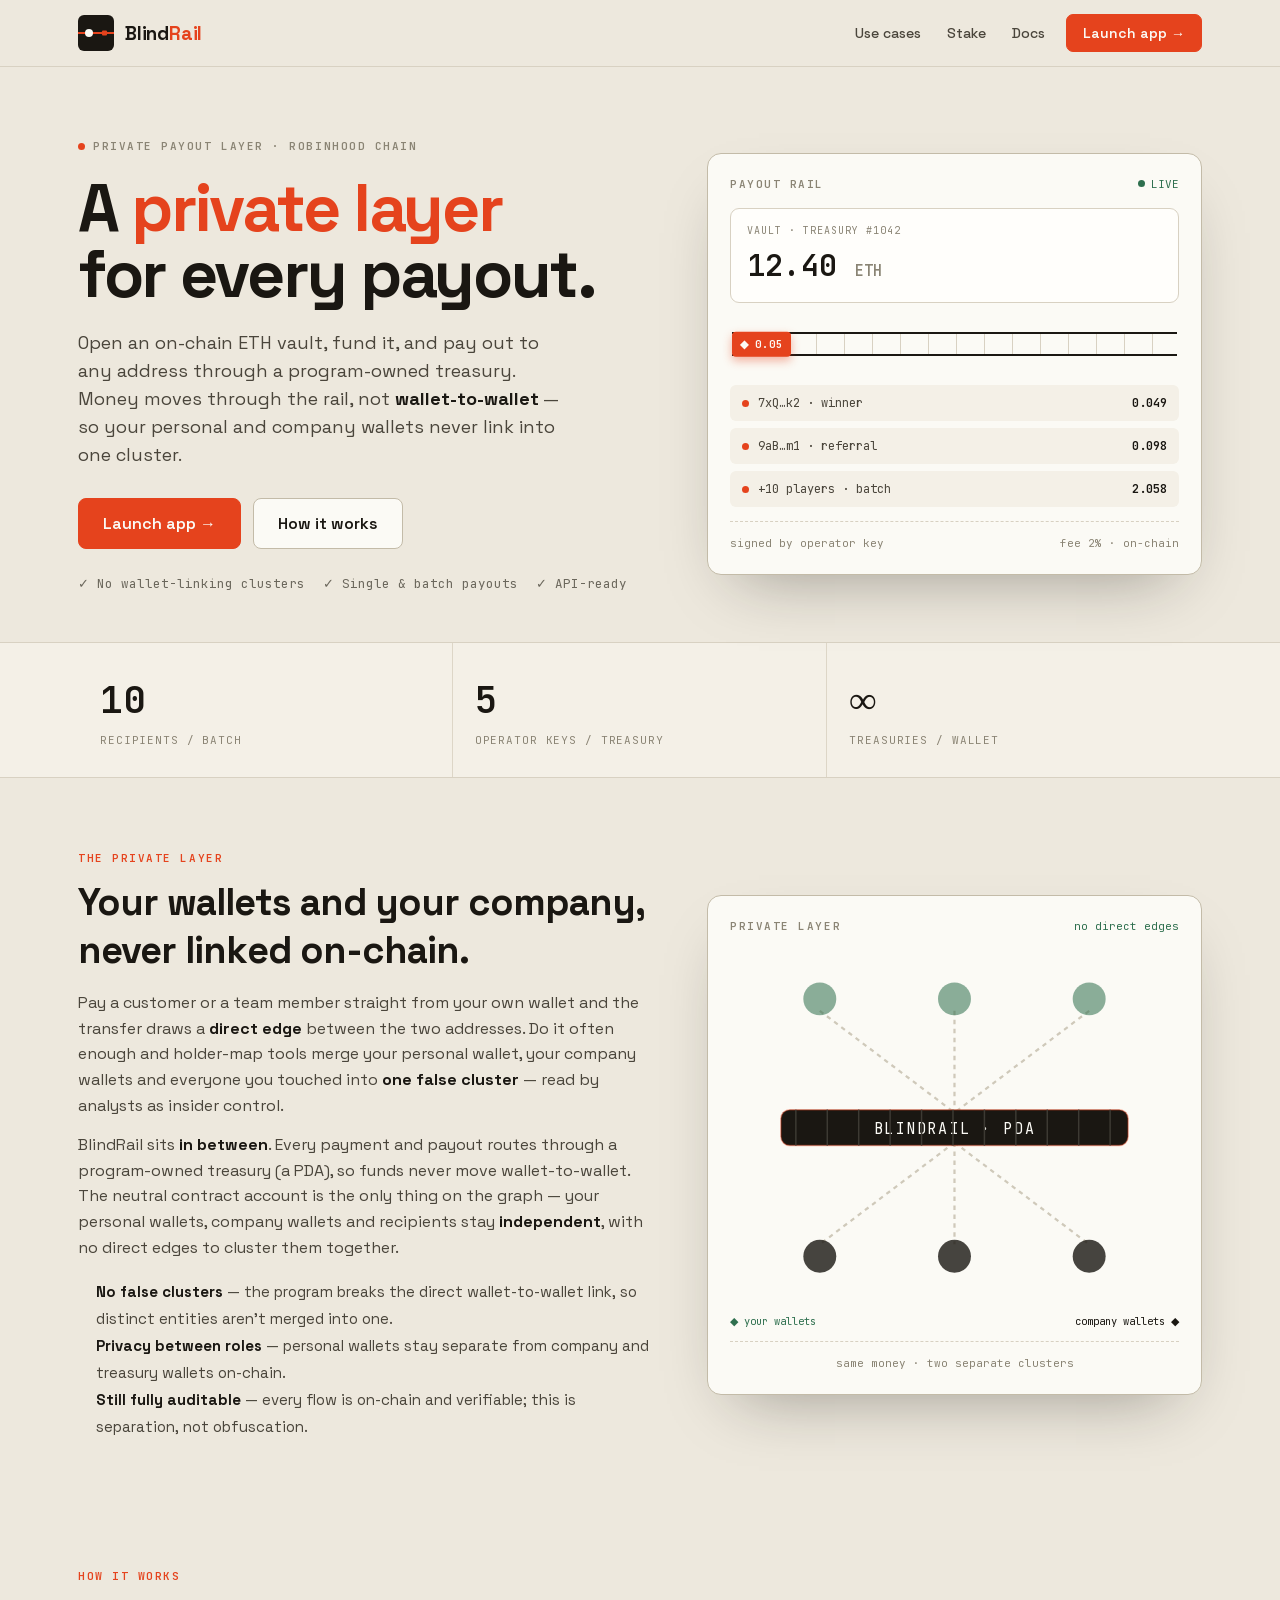
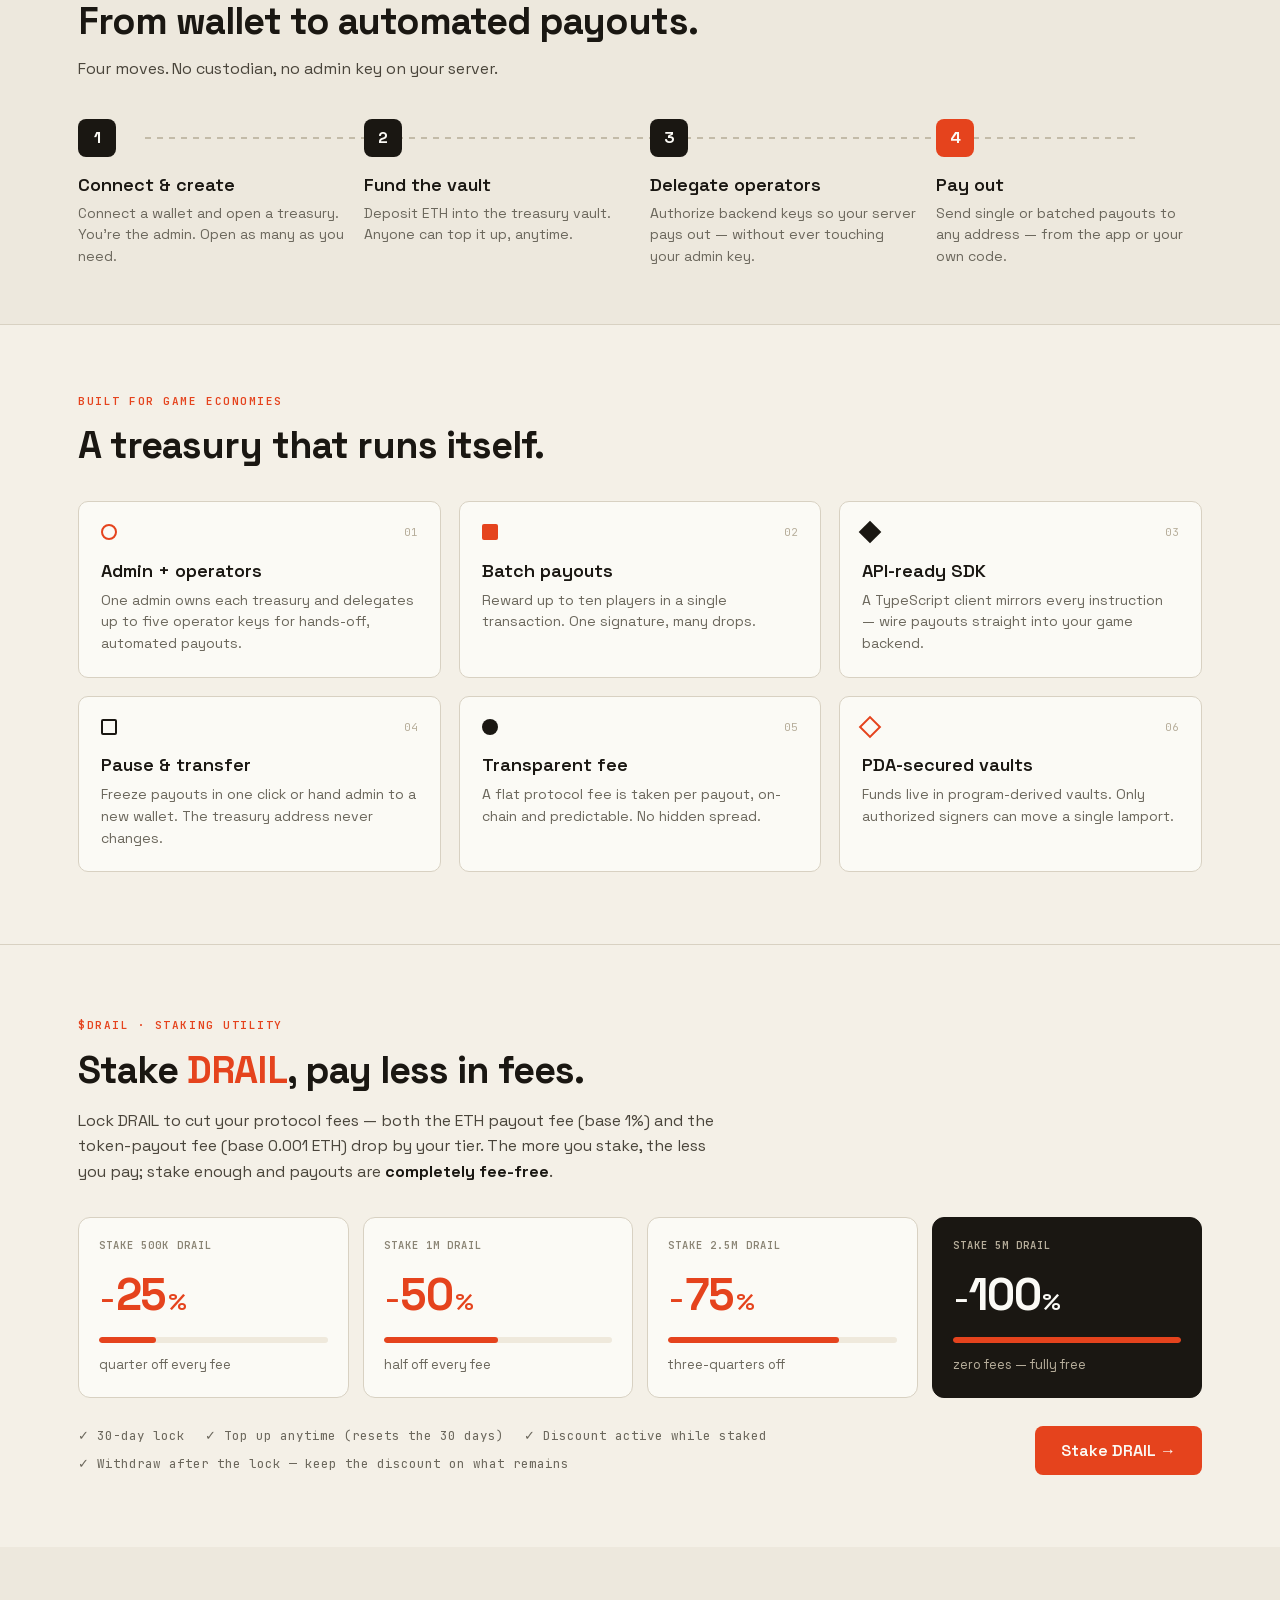
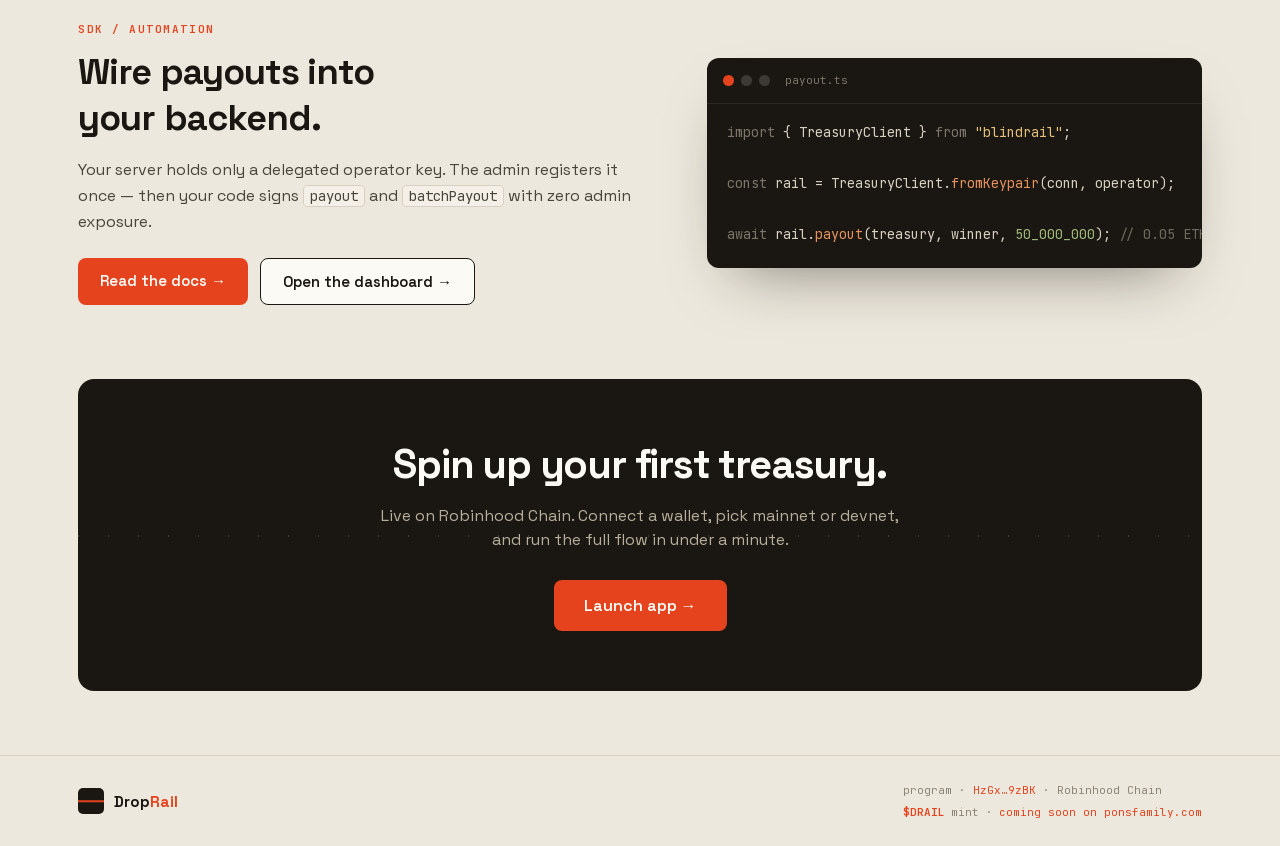
==== commit 57f353f8: "Fix remaining uppercase SOLANA text" ====
--- a/index.html
+++ b/index.html
@@ -1 +1 @@
-<!DOCTYPE html><html lang="en" class="__variable_49a339 __variable_f9e569"><head><meta charSet="utf-8"/><meta name="viewport" content="width=device-width, initial-scale=1"/><link rel="preload" href="/_next/static/media/36966cca54120369-s.p.woff2" as="font" crossorigin="" type="font/woff2"/><link rel="preload" href="/_next/static/media/558ca1a6aa3cb55e-s.p.woff2" as="font" crossorigin="" type="font/woff2"/><link rel="stylesheet" href="/_next/static/css/9603239ec9cff458.css" data-precedence="next"/><link rel="preload" as="script" fetchPriority="low" href="/_next/static/chunks/webpack-2c2a95b5d367c415.js"/><script src="/_next/static/chunks/fd9d1056-9970ff6139dfdef8.js" async=""></script><script src="/_next/static/chunks/23-c47a2f7b0a596927.js" async=""></script><script src="/_next/static/chunks/main-app-816b7915091fe045.js" async=""></script><script src="/_next/static/chunks/231-1e42d08be2a8a8d6.js" async=""></script><script src="/_next/static/chunks/app/page-a452a9f243748828.js" async=""></script><script src="/_next/static/chunks/3a91511d-874b452e94913b13.js" async=""></script><script src="/_next/static/chunks/558-7032055d3ad6cde8.js" async=""></script><script src="/_next/static/chunks/881-1c5c4400940292ae.js" async=""></script><script src="/_next/static/chunks/818-c2df365b301e4c33.js" async=""></script><script src="/_next/static/chunks/app/layout-2eea72ee2280c048.js" async=""></script><title>BlindRail — A private layer for every payout</title><meta name="description" content="Open an on-chain ETH vault and pay out through a program-owned treasury, so money moves through the rail instead of wallet-to-wallet. Your personal and company wallets never link into one on-chain cluster. Built on Robinhood Chain."/><link rel="icon" href="/icon.svg?e81841603d78a1f6" type="image/svg+xml" sizes="any"/><link rel="apple-touch-icon" href="/apple-icon.png?58f234ccf514cdd7" type="image/png" sizes="180x180"/><meta name="next-size-adjust"/><script src="/_next/static/chunks/polyfills-78c92fac7aa8fdd8.js" noModule=""></script></head><body class="min-h-screen antialiased"><header style="position:sticky;top:0;z-index:60;background:rgba(237,232,221,.82);backdrop-filter:blur(12px);border-bottom:1px solid #D8D1C2"><div style="max-width:1180px;margin:0 auto;padding:0 28px;height:66px;display:flex;align-items:center;justify-content:space-between;gap:20px"><button style="display:flex;align-items:center;gap:11px;background:none;border:none;cursor:pointer;padding:0"><div style="width:36px;height:36px;border-radius:6px;background:#1A1712;position:relative;overflow:hidden;flex:none"><div style="position:absolute;left:0;right:0;top:50%;height:2px;background:#E5431D;transform:translateY(-50%)"></div><div style="position:absolute;left:7px;top:50%;width:8px;height:8px;border-radius:50%;background:#FBFAF5;transform:translateY(-50%)"></div><div style="position:absolute;right:7px;top:50%;width:5px;height:5px;border-radius:1px;background:#E5431D;transform:translateY(-50%)"></div></div><span style="font:700 19px var(--font-grotesk);letter-spacing:-.01em;color:#1A1712">Drop<span style="color:#E5431D">Rail</span></span></button><nav style="display:flex;flex-wrap:nowrap;align-items:center;gap:4px"><a href="#private" class="nav-link nav-collapse" style="font:500 14px var(--font-grotesk);padding:8px 11px;border-radius:6px;white-space:nowrap">Private layer</a><a href="#how" class="nav-link nav-collapse" style="font:500 14px var(--font-grotesk);padding:8px 11px;border-radius:6px;white-space:nowrap">How it works</a><a href="#features" class="nav-link nav-collapse" style="font:500 14px var(--font-grotesk);padding:8px 11px;border-radius:6px;white-space:nowrap">Features</a><a href="/use-cases.html" class="nav-link nav-collapse" style="font:500 14px var(--font-grotesk);padding:8px 11px;border-radius:6px;white-space:nowrap">Use cases</a><a href="/stake.html" class="nav-link nav-collapse" style="font:500 14px var(--font-grotesk);padding:8px 11px;border-radius:6px;white-space:nowrap">Stake</a><a href="/docs.html" class="nav-link nav-collapse" style="font:500 14px var(--font-grotesk);padding:8px 11px;border-radius:6px;white-space:nowrap">Docs</a><button class="btn-rust" style="margin-left:6px;border-radius:7px;padding:9px 16px;font:600 14px var(--font-grotesk);white-space:nowrap">Launch app →</button></nav></div></header><main><section class="hero-grid" style="max-width:1180px;margin:0 auto;padding:66px 28px 48px"><div><div style="display:inline-flex;align-items:center;gap:8px;font-family:var(--font-mono);font-size:11px;letter-spacing:.14em;color:#8A8474;font-weight:600"><span style="width:7px;height:7px;border-radius:50%;background:#E5431D"></span>PRIVATE PAYOUT LAYER · SOLANA</div><h1 style="font:700 clamp(40px, 8.5vw, 66px)/1.0 var(--font-grotesk);letter-spacing:-.035em;margin:18px 0 0;color:#1A1712">A <span style="color:#E5431D">private layer</span><br/>for every payout.</h1><p style="max-width:480px;margin:22px 0 0;font-size:18px;line-height:1.55;color:#4A453B">Open an on-chain ETH vault, fund it, and pay out to any address through a program-owned treasury. Money moves through the rail, not <strong style="color:#1A1712">wallet-to-wallet</strong> — so your personal and company wallets never link into one cluster.</p><div style="display:flex;flex-wrap:wrap;gap:12px;margin-top:30px"><a class="btn-rust" style="border-radius:8px;padding:14px 24px;font:600 16px var(--font-grotesk);text-decoration:none" href="/dashboard.html">Launch app →</a><a href="#how" class="btn-paper" style="display:inline-flex;align-items:center;border-radius:8px;padding:14px 24px;font:600 16px var(--font-grotesk);text-decoration:none">How it works</a></div><div style="display:flex;flex-wrap:wrap;gap:18px;margin-top:26px;font-family:var(--font-mono);font-size:12.5px;color:#6B675C"><span>✓ No wallet-linking clusters</span><span>✓ Single &amp; batch payouts</span><span>✓ API-ready</span></div></div><div style="background:#FBFAF5;border:1px solid #C3BBA8;border-radius:14px;padding:22px;box-shadow:0 28px 64px -30px rgba(26,23,18,.4)"><div style="display:flex;align-items:center;justify-content:space-between"><span style="font-family:var(--font-mono);font-size:11px;letter-spacing:.14em;color:#8A8474;font-weight:600">PAYOUT RAIL</span><span style="display:inline-flex;align-items:center;gap:6px;font-family:var(--font-mono);font-size:11px;color:#2E6F4E"><span style="width:7px;height:7px;border-radius:50%;background:#2E6F4E;animation:pulseDot 1.6s ease-in-out infinite"></span>LIVE</span></div><div style="margin-top:16px;border:1px solid #D8D1C2;border-radius:9px;background:#FFFEFB;padding:14px 16px"><div style="font-family:var(--font-mono);font-size:10px;letter-spacing:.1em;color:#8A8474">VAULT · TREASURY #1042</div><div style="margin-top:5px;font-family:var(--font-mono);font-variant-numeric:tabular-nums;font-weight:600;font-size:30px;color:#1A1712">12.40 <span style="font-size:15px;color:#8A8474">ETH</span></div></div><div style="position:relative;height:50px;margin:16px 2px"><div style="position:absolute;left:0;right:0;top:13px;height:24px;background-image:repeating-linear-gradient(90deg,#D8D1C2 0 1px,transparent 1px 28px);border-top:2px solid #1A1712;border-bottom:2px solid #1A1712"></div><div style="position:absolute;top:50%;transform:translateY(-50%);animation:railTravel 3.4s linear infinite"><div style="display:flex;align-items:center;gap:6px;background:#E5431D;color:#FBFAF5;border-radius:4px;padding:4px 8px;font-family:var(--font-mono);font-size:11px;font-weight:600;box-shadow:0 4px 10px rgba(229,67,29,.4)">◆ 0.05</div></div></div><div style="display:flex;flex-direction:column;gap:7px"><div style="display:flex;align-items:center;justify-content:space-between;background:#F4F0E7;border-radius:6px;padding:9px 12px"><span style="display:flex;align-items:center;gap:9px;font-family:var(--font-mono);font-size:12px;color:#4A453B"><span style="width:7px;height:7px;border-radius:50%;background:#E5431D;animation:pulseDot 3.4s ease-in-out .2s infinite"></span>7xQ…k2 · winner</span><span style="font-family:var(--font-mono);font-size:12px;font-weight:600;color:#1A1712">0.049</span></div><div style="display:flex;align-items:center;justify-content:space-between;background:#F4F0E7;border-radius:6px;padding:9px 12px"><span style="display:flex;align-items:center;gap:9px;font-family:var(--font-mono);font-size:12px;color:#4A453B"><span style="width:7px;height:7px;border-radius:50%;background:#E5431D;animation:pulseDot 3.4s ease-in-out 1.1s infinite"></span>9aB…m1 · referral</span><span style="font-family:var(--font-mono);font-size:12px;font-weight:600;color:#1A1712">0.098</span></div><div style="display:flex;align-items:center;justify-content:space-between;background:#F4F0E7;border-radius:6px;padding:9px 12px"><span style="display:flex;align-items:center;gap:9px;font-family:var(--font-mono);font-size:12px;color:#4A453B"><span style="width:7px;height:7px;border-radius:50%;background:#E5431D;animation:pulseDot 3.4s ease-in-out 2.0s infinite"></span>+10 players · batch</span><span style="font-family:var(--font-mono);font-size:12px;font-weight:600;color:#1A1712">2.058</span></div></div><div style="display:flex;align-items:center;justify-content:space-between;margin-top:14px;padding-top:13px;border-top:1px dashed #D8D1C2;font-family:var(--font-mono);font-size:11px;color:#8A8474"><span>signed by operator key</span><span>fee 2% · on-chain</span></div></div></section><section style="border-top:1px solid #D8D1C2;border-bottom:1px solid #D8D1C2;background:#F4F0E7"><div style="max-width:1180px;margin:0 auto;padding:0 28px;display:grid;grid-template-columns:repeat(3,1fr)"><div style="padding:28px 22px;border-right:1px solid #DDD6C7"><div style="font-family:var(--font-mono);font-variant-numeric:tabular-nums;font-weight:600;font-size:38px;color:#1A1712">10</div><div style="margin-top:4px;font-family:var(--font-mono);font-size:11px;letter-spacing:.08em;color:#8A8474">RECIPIENTS / BATCH</div></div><div style="padding:28px 22px;border-right:1px solid #DDD6C7"><div style="font-family:var(--font-mono);font-variant-numeric:tabular-nums;font-weight:600;font-size:38px;color:#1A1712">5</div><div style="margin-top:4px;font-family:var(--font-mono);font-size:11px;letter-spacing:.08em;color:#8A8474">OPERATOR KEYS / TREASURY</div></div><div style="padding:28px 22px;border-right:none"><div style="font-family:var(--font-mono);font-variant-numeric:tabular-nums;font-weight:600;font-size:38px;color:#1A1712">∞</div><div style="margin-top:4px;font-family:var(--font-mono);font-size:11px;letter-spacing:.08em;color:#8A8474">TREASURIES / WALLET</div></div></div></section><section id="private" style="max-width:1180px;margin:0 auto;padding:72px 28px 56px;scroll-margin-top:70px"><div class="hero-grid" style="align-items:center"><div><div style="font-family:var(--font-mono);font-size:11px;letter-spacing:.14em;color:#E5431D;font-weight:600">THE PRIVATE LAYER</div><h2 style="font:700 38px var(--font-grotesk);letter-spacing:-.025em;margin:12px 0 0;color:#1A1712">Your wallets and your company,<br/>never linked on-chain.</h2><p style="margin:16px 0 0;font-size:16px;line-height:1.6;color:#4A453B">Pay a customer or a team member straight from your own wallet and the transfer draws a <strong style="color:#1A1712">direct edge</strong> between the two addresses. Do it often enough and holder-map tools merge your personal wallet, your company wallets and everyone you touched into <strong style="color:#1A1712">one false cluster</strong> — read by analysts as insider control.</p><p style="margin:14px 0 0;font-size:16px;line-height:1.6;color:#4A453B">BlindRail sits <strong style="color:#1A1712">in between</strong>. Every payment and payout routes through a program-owned treasury (a PDA), so funds never move wallet-to-wallet. The neutral contract account is the only thing on the graph — your personal wallets, company wallets and recipients stay <strong style="color:#1A1712">independent</strong>, with no direct edges to cluster them together.</p><ul style="margin:18px 0 0;padding-left:18px;line-height:1.8;font-size:15px;color:#4A453B"><li><strong style="color:#1A1712">No false clusters</strong> — the program breaks the direct wallet-to-wallet link, so distinct entities aren&#x27;t merged into one.</li><li><strong style="color:#1A1712">Privacy between roles</strong> — personal wallets stay separate from company and treasury wallets on-chain.</li><li><strong style="color:#1A1712">Still fully auditable</strong> — every flow is on-chain and verifiable; this is separation, not obfuscation.</li></ul></div><div style="background:#FBFAF5;border:1px solid #C3BBA8;border-radius:14px;padding:22px;box-shadow:0 28px 64px -30px rgba(26,23,18,.4)"><div style="display:flex;align-items:center;justify-content:space-between"><span style="font-family:var(--font-mono);font-size:11px;letter-spacing:.14em;color:#8A8474;font-weight:600">PRIVATE LAYER</span><span style="font-family:var(--font-mono);font-size:11px;color:#2E6F4E">no direct edges</span></div><svg viewBox="0 0 300 240" style="width:100%;display:block;margin-top:14px" aria-hidden="true"><g><line x1="60" y1="42" x2="150" y2="110" stroke="#CFC9BA" stroke-width="1.5" stroke-dasharray="3 3"></line><circle cx="60" cy="34" r="11" fill="#2E6F4E" opacity="0.55"></circle></g><g><line x1="150" y1="42" x2="150" y2="110" stroke="#CFC9BA" stroke-width="1.5" stroke-dasharray="3 3"></line><circle cx="150" cy="34" r="11" fill="#2E6F4E" opacity="0.55"></circle></g><g><line x1="240" y1="42" x2="150" y2="110" stroke="#CFC9BA" stroke-width="1.5" stroke-dasharray="3 3"></line><circle cx="240" cy="34" r="11" fill="#2E6F4E" opacity="0.55"></circle></g><g><line x1="150" y1="130" x2="60" y2="198" stroke="#CFC9BA" stroke-width="1.5" stroke-dasharray="3 3"></line><circle cx="60" cy="206" r="11" fill="#1A1712" opacity="0.8"></circle></g><g><line x1="150" y1="130" x2="150" y2="198" stroke="#CFC9BA" stroke-width="1.5" stroke-dasharray="3 3"></line><circle cx="150" cy="206" r="11" fill="#1A1712" opacity="0.8"></circle></g><g><line x1="150" y1="130" x2="240" y2="198" stroke="#CFC9BA" stroke-width="1.5" stroke-dasharray="3 3"></line><circle cx="240" cy="206" r="11" fill="#1A1712" opacity="0.8"></circle></g><rect x="34" y="108" width="232" height="24" rx="6" fill="#1A1712"></rect><rect x="34" y="108" width="232" height="24" rx="6" fill="none" stroke="#E5431D" stroke-width="1" opacity="0.4"></rect><text x="150" y="124" text-anchor="middle" fill="#FBFAF5" font-family="var(--font-mono)" font-size="10" letter-spacing="0.12em">BLINDRAIL · PDA</text><line x1="44" y1="108" x2="44" y2="132" stroke="#3D3A33" stroke-width="1"></line><line x1="65" y1="108" x2="65" y2="132" stroke="#3D3A33" stroke-width="1"></line><line x1="86" y1="108" x2="86" y2="132" stroke="#3D3A33" stroke-width="1"></line><line x1="107" y1="108" x2="107" y2="132" stroke="#3D3A33" stroke-width="1"></line><line x1="128" y1="108" x2="128" y2="132" stroke="#3D3A33" stroke-width="1"></line><line x1="149" y1="108" x2="149" y2="132" stroke="#3D3A33" stroke-width="1"></line><line x1="170" y1="108" x2="170" y2="132" stroke="#3D3A33" stroke-width="1"></line><line x1="191" y1="108" x2="191" y2="132" stroke="#3D3A33" stroke-width="1"></line><line x1="212" y1="108" x2="212" y2="132" stroke="#3D3A33" stroke-width="1"></line><line x1="233" y1="108" x2="233" y2="132" stroke="#3D3A33" stroke-width="1"></line><line x1="254" y1="108" x2="254" y2="132" stroke="#3D3A33" stroke-width="1"></line></svg><div style="display:flex;align-items:center;justify-content:space-between;margin-top:6px;font-family:var(--font-mono);font-size:10.5px;color:#8A8474"><span style="color:#2E6F4E">◆ your wallets</span><span style="color:#1A1712">company wallets ◆</span></div><div style="margin-top:12px;padding-top:13px;border-top:1px dashed #D8D1C2;font-family:var(--font-mono);font-size:11px;color:#8A8474;text-align:center">same money · two separate clusters</div></div></div></section><section id="how" style="max-width:1180px;margin:0 auto;padding:72px 28px 56px"><div style="font-family:var(--font-mono);font-size:11px;letter-spacing:.14em;color:#E5431D;font-weight:600">HOW IT WORKS</div><h2 style="font:700 38px var(--font-grotesk);letter-spacing:-.025em;margin:12px 0 0;color:#1A1712">From wallet to automated payouts.</h2><p style="max-width:540px;margin:12px 0 0;font-size:16px;color:#4A453B">Four moves. No custodian, no admin key on your server.</p><div class="steps-grid" style="position:relative;margin-top:38px"><div style="position:absolute;left:6%;right:6%;top:18px;height:2px;background-image:repeating-linear-gradient(90deg,#C3BBA8 0 6px,transparent 6px 12px)"></div><div style="position:relative"><div style="width:38px;height:38px;border-radius:8px;background:#1A1712;color:#FBFAF5;display:grid;place-items:center;font:700 16px var(--font-grotesk)">1</div><h3 style="margin:16px 0 0;font:600 18px var(--font-grotesk);color:#1A1712">Connect &amp; create</h3><p style="margin:7px 0 0;font-size:14px;line-height:1.55;color:#6B675C">Connect a wallet and open a treasury. You&#x27;re the admin. Open as many as you need.</p></div><div style="position:relative"><div style="width:38px;height:38px;border-radius:8px;background:#1A1712;color:#FBFAF5;display:grid;place-items:center;font:700 16px var(--font-grotesk)">2</div><h3 style="margin:16px 0 0;font:600 18px var(--font-grotesk);color:#1A1712">Fund the vault</h3><p style="margin:7px 0 0;font-size:14px;line-height:1.55;color:#6B675C">Deposit ETH into the treasury vault. Anyone can top it up, anytime.</p></div><div style="position:relative"><div style="width:38px;height:38px;border-radius:8px;background:#1A1712;color:#FBFAF5;display:grid;place-items:center;font:700 16px var(--font-grotesk)">3</div><h3 style="margin:16px 0 0;font:600 18px var(--font-grotesk);color:#1A1712">Delegate operators</h3><p style="margin:7px 0 0;font-size:14px;line-height:1.55;color:#6B675C">Authorize backend keys so your server pays out — without ever touching your admin key.</p></div><div style="position:relative"><div style="width:38px;height:38px;border-radius:8px;background:#E5431D;color:#FBFAF5;display:grid;place-items:center;font:700 16px var(--font-grotesk)">4</div><h3 style="margin:16px 0 0;font:600 18px var(--font-grotesk);color:#1A1712">Pay out</h3><p style="margin:7px 0 0;font-size:14px;line-height:1.55;color:#6B675C">Send single or batched payouts to any address — from the app or your own code.</p></div></div></section><section id="features" style="border-top:1px solid #D8D1C2;background:#F4F0E7"><div style="max-width:1180px;margin:0 auto;padding:68px 28px 72px"><div style="font-family:var(--font-mono);font-size:11px;letter-spacing:.14em;color:#E5431D;font-weight:600">BUILT FOR GAME ECONOMIES</div><h2 style="font:700 38px var(--font-grotesk);letter-spacing:-.025em;margin:12px 0 32px;color:#1A1712">A treasury that runs itself.</h2><div class="feat-grid"><div style="background:#FBFAF5;border:1px solid #D8D1C2;border-radius:10px;padding:22px"><div style="display:flex;align-items:center;justify-content:space-between"><span style="width:16px;height:16px;border-radius:50%;border:2px solid #E5431D"></span><span style="font-family:var(--font-mono);font-size:11px;color:#B7AE9B">01</span></div><h3 style="margin:18px 0 0;font:600 18px var(--font-grotesk)">Admin + operators</h3><p style="margin:8px 0 0;font-size:14px;line-height:1.55;color:#6B675C">One admin owns each treasury and delegates up to five operator keys for hands-off, automated payouts.</p></div><div style="background:#FBFAF5;border:1px solid #D8D1C2;border-radius:10px;padding:22px"><div style="display:flex;align-items:center;justify-content:space-between"><span style="width:16px;height:16px;background:#E5431D;border-radius:2px"></span><span style="font-family:var(--font-mono);font-size:11px;color:#B7AE9B">02</span></div><h3 style="margin:18px 0 0;font:600 18px var(--font-grotesk)">Batch payouts</h3><p style="margin:8px 0 0;font-size:14px;line-height:1.55;color:#6B675C">Reward up to ten players in a single transaction. One signature, many drops.</p></div><div style="background:#FBFAF5;border:1px solid #D8D1C2;border-radius:10px;padding:22px"><div style="display:flex;align-items:center;justify-content:space-between"><span style="width:16px;height:16px;background:#1A1712;transform:rotate(45deg)"></span><span style="font-family:var(--font-mono);font-size:11px;color:#B7AE9B">03</span></div><h3 style="margin:18px 0 0;font:600 18px var(--font-grotesk)">API-ready SDK</h3><p style="margin:8px 0 0;font-size:14px;line-height:1.55;color:#6B675C">A TypeScript client mirrors every instruction — wire payouts straight into your game backend.</p></div><div style="background:#FBFAF5;border:1px solid #D8D1C2;border-radius:10px;padding:22px"><div style="display:flex;align-items:center;justify-content:space-between"><span style="width:16px;height:16px;border:2px solid #1A1712;border-radius:2px"></span><span style="font-family:var(--font-mono);font-size:11px;color:#B7AE9B">04</span></div><h3 style="margin:18px 0 0;font:600 18px var(--font-grotesk)">Pause &amp; transfer</h3><p style="margin:8px 0 0;font-size:14px;line-height:1.55;color:#6B675C">Freeze payouts in one click or hand admin to a new wallet. The treasury address never changes.</p></div><div style="background:#FBFAF5;border:1px solid #D8D1C2;border-radius:10px;padding:22px"><div style="display:flex;align-items:center;justify-content:space-between"><span style="width:16px;height:16px;border-radius:50%;background:#1A1712"></span><span style="font-family:var(--font-mono);font-size:11px;color:#B7AE9B">05</span></div><h3 style="margin:18px 0 0;font:600 18px var(--font-grotesk)">Transparent fee</h3><p style="margin:8px 0 0;font-size:14px;line-height:1.55;color:#6B675C">A flat protocol fee is taken per payout, on-chain and predictable. No hidden spread.</p></div><div style="background:#FBFAF5;border:1px solid #D8D1C2;border-radius:10px;padding:22px"><div style="display:flex;align-items:center;justify-content:space-between"><span style="width:16px;height:16px;border:2px solid #E5431D;transform:rotate(45deg)"></span><span style="font-family:var(--font-mono);font-size:11px;color:#B7AE9B">06</span></div><h3 style="margin:18px 0 0;font:600 18px var(--font-grotesk)">PDA-secured vaults</h3><p style="margin:8px 0 0;font-size:14px;line-height:1.55;color:#6B675C">Funds live in program-derived vaults. Only authorized signers can move a single lamport.</p></div></div></div></section><section id="stake" style="border-top:1px solid #D8D1C2;background:#F4F0E7"><div style="max-width:1180px;margin:0 auto;padding:72px 28px;scroll-margin-top:70px"><div style="font-family:var(--font-mono);font-size:11px;letter-spacing:.14em;color:#E5431D;font-weight:600">$DRAIL · STAKING UTILITY</div><h2 style="font:700 38px var(--font-grotesk);letter-spacing:-.025em;margin:12px 0 0;color:#1A1712">Stake <span style="color:#E5431D">DRAIL</span>, pay less in fees.</h2><p style="max-width:640px;margin:14px 0 0;font-size:16px;line-height:1.6;color:#4A453B">Lock DRAIL to cut your protocol fees — both the ETH payout fee (base 1%) and the token-payout fee (base 0.001 ETH) drop by your tier. The more you stake, the less you pay; stake enough and payouts are <strong style="color:#1A1712">completely fee-free</strong>.</p><div class="tier-grid" style="margin-top:32px"><div style="position:relative;overflow:hidden;background:#FBFAF5;border:1px solid #D8D1C2;border-radius:12px;padding:20px 20px 22px"><div style="font-family:var(--font-mono);font-size:10.5px;letter-spacing:.1em;color:#8A8474;font-weight:600">STAKE <!-- -->500K<!-- --> DRAIL</div><div style="margin:14px 0 0;display:flex;align-items:baseline;gap:2px;font:700 44px var(--font-grotesk);letter-spacing:-.03em;color:#E5431D"><span style="font-size:26px">−</span>25<span style="font-size:24px">%</span></div><div style="margin-top:14px;height:6px;border-radius:3px;background:#EFE9DC;overflow:hidden"><div style="width:25%;height:100%;border-radius:3px;background:#E5431D"></div></div><div style="margin-top:12px;font-size:13px;color:#6B675C">quarter off every fee</div></div><div style="position:relative;overflow:hidden;background:#FBFAF5;border:1px solid #D8D1C2;border-radius:12px;padding:20px 20px 22px"><div style="font-family:var(--font-mono);font-size:10.5px;letter-spacing:.1em;color:#8A8474;font-weight:600">STAKE <!-- -->1M<!-- --> DRAIL</div><div style="margin:14px 0 0;display:flex;align-items:baseline;gap:2px;font:700 44px var(--font-grotesk);letter-spacing:-.03em;color:#E5431D"><span style="font-size:26px">−</span>50<span style="font-size:24px">%</span></div><div style="margin-top:14px;height:6px;border-radius:3px;background:#EFE9DC;overflow:hidden"><div style="width:50%;height:100%;border-radius:3px;background:#E5431D"></div></div><div style="margin-top:12px;font-size:13px;color:#6B675C">half off every fee</div></div><div style="position:relative;overflow:hidden;background:#FBFAF5;border:1px solid #D8D1C2;border-radius:12px;padding:20px 20px 22px"><div style="font-family:var(--font-mono);font-size:10.5px;letter-spacing:.1em;color:#8A8474;font-weight:600">STAKE <!-- -->2.5M<!-- --> DRAIL</div><div style="margin:14px 0 0;display:flex;align-items:baseline;gap:2px;font:700 44px var(--font-grotesk);letter-spacing:-.03em;color:#E5431D"><span style="font-size:26px">−</span>75<span style="font-size:24px">%</span></div><div style="margin-top:14px;height:6px;border-radius:3px;background:#EFE9DC;overflow:hidden"><div style="width:75%;height:100%;border-radius:3px;background:#E5431D"></div></div><div style="margin-top:12px;font-size:13px;color:#6B675C">three-quarters off</div></div><div style="position:relative;overflow:hidden;background:#1A1712;border:1px solid #1A1712;border-radius:12px;padding:20px 20px 22px"><div style="font-family:var(--font-mono);font-size:10.5px;letter-spacing:.1em;color:#B7AE9B;font-weight:600">STAKE <!-- -->5M<!-- --> DRAIL</div><div style="margin:14px 0 0;display:flex;align-items:baseline;gap:2px;font:700 44px var(--font-grotesk);letter-spacing:-.03em;color:#FBFAF5"><span style="font-size:26px">−</span>100<span style="font-size:24px">%</span></div><div style="margin-top:14px;height:6px;border-radius:3px;background:#2A2722;overflow:hidden"><div style="width:100%;height:100%;border-radius:3px;background:#E5431D"></div></div><div style="margin-top:12px;font-size:13px;color:#B7AE9B">zero fees — fully free</div></div></div><div style="display:flex;flex-wrap:wrap;align-items:center;justify-content:space-between;gap:18px;margin-top:28px"><div style="display:flex;flex-wrap:wrap;gap:10px 20px;font-family:var(--font-mono);font-size:12.5px;color:#6B675C;max-width:720px"><span>✓ 30-day lock</span><span>✓ Top up anytime (resets the 30 days)</span><span>✓ Discount active while staked</span><span>✓ Withdraw after the lock — keep the discount on what remains</span></div><a class="btn-rust" style="border-radius:8px;padding:14px 26px;font:600 16px var(--font-grotesk);text-decoration:none;white-space:nowrap;border:none" href="/stake.html">Stake DRAIL →</a></div></div></section><section id="sdk" class="hero-grid" style="max-width:1180px;margin:0 auto;padding:74px 28px"><div><div style="font-family:var(--font-mono);font-size:11px;letter-spacing:.14em;color:#E5431D;font-weight:600">SDK / AUTOMATION</div><h2 style="font:700 36px var(--font-grotesk);letter-spacing:-.025em;margin:12px 0 0;color:#1A1712">Wire payouts into<br/>your backend.</h2><p style="margin:16px 0 0;font-size:16px;line-height:1.6;color:#4A453B">Your server holds only a delegated operator key. The admin registers it once — then your code signs <code style="font-family:var(--font-mono);font-size:14px;background:#F4F0E7;border:1px solid #D8D1C2;border-radius:4px;padding:1px 6px">payout</code> and <code style="font-family:var(--font-mono);font-size:14px;background:#F4F0E7;border:1px solid #D8D1C2;border-radius:4px;padding:1px 6px">batchPayout</code> with zero admin exposure.</p><div style="display:flex;flex-wrap:wrap;gap:12px;margin-top:24px"><a class="btn-rust" style="display:inline-block;border-radius:8px;padding:13px 22px;font:600 15px var(--font-grotesk);text-decoration:none;border:none" href="/docs.html">Read the docs →</a><a class="btn-inkghost" style="display:inline-block;border-radius:8px;padding:13px 22px;font:600 15px var(--font-grotesk);text-decoration:none" href="/dashboard.html">Open the dashboard →</a></div></div><div style="min-width:0;background:#1A1712;border-radius:12px;overflow:hidden;box-shadow:0 28px 64px -30px rgba(26,23,18,.55)"><div style="display:flex;align-items:center;gap:7px;padding:14px 16px;border-bottom:1px solid #2A2722"><span style="width:11px;height:11px;border-radius:50%;background:#E5431D"></span><span style="width:11px;height:11px;border-radius:50%;background:#3D3A33"></span><span style="width:11px;height:11px;border-radius:50%;background:#3D3A33"></span><span style="margin-left:8px;font-family:var(--font-mono);font-size:11px;color:#7C766A">payout.ts</span></div><div style="overflow-x:auto;padding:16px 20px 20px"><div style="width:max-content;font-family:var(--font-mono);font-size:13.5px;line-height:1.9;color:#D8D1C2"><div style="white-space:pre"><span style="color:#7C766A">import</span> <!-- -->{ TreasuryClient } <span style="color:#7C766A">from</span> <span style="color:#E5C07B">&quot;blindrail&quot;</span>;</div><div style="white-space:pre;height:1.9em"> </div><div style="white-space:pre"><span style="color:#7C766A">const</span> rail = TreasuryClient.<span style="color:#E5915E">fromKeypair</span>(conn, operator);</div><div style="white-space:pre;height:1.9em"> </div><div style="white-space:pre"><span style="color:#7C766A">await</span> rail.<span style="color:#E5915E">payout</span>(treasury, winner, <span style="color:#9FB87A">50_000_000</span>); <span style="color:#6E6A5E">// 0.05 ETH</span></div></div></div></div></section><section style="max-width:1180px;margin:0 auto 64px;padding:0 28px"><div style="background:#1A1712;border-radius:16px;padding:60px 40px;text-align:center;position:relative;overflow:hidden"><div style="position:absolute;left:0;right:0;top:50%;height:2px;background-image:repeating-linear-gradient(90deg,#3D3A33 0 1px,transparent 1px 30px)"></div><div style="position:relative"><h2 style="font:700 clamp(28px, 6vw, 40px) var(--font-grotesk);letter-spacing:-.03em;margin:0;color:#FBFAF5">Spin up your first treasury.</h2><p style="margin:14px auto 0;max-width:520px;font-size:16px;color:#B7AE9B">Live on Robinhood Chain. Connect a wallet, pick mainnet or devnet, and run the full flow in under a minute.</p><a class="btn-rust" style="display:inline-block;margin-top:28px;border-radius:8px;padding:15px 30px;font:600 16px var(--font-grotesk);text-decoration:none;border:none" href="/dashboard.html">Launch app →</a></div></div></section><footer style="border-top:1px solid #D8D1C2"><div style="max-width:1180px;margin:0 auto;padding:26px 28px;display:flex;flex-wrap:wrap;align-items:center;justify-content:space-between;gap:14px"><div style="display:flex;align-items:center;gap:10px"><div style="width:26px;height:26px;border-radius:5px;background:#1A1712;position:relative;overflow:hidden;flex:none"><div style="position:absolute;left:0;right:0;top:50%;height:1.5px;background:#E5431D;transform:translateY(-50%)"></div></div><span style="font:700 15px var(--font-grotesk)">Drop<span style="color:#E5431D">Rail</span></span></div><div style="display:flex;flex-direction:column;gap:5px;align-items:flex-start;max-width:100%"><div style="font-family:var(--font-mono);font-size:11px;color:#8A8474">program ·<!-- --> <a href="https://solscan.io/account/HzGxztZEtQkkNyXDKejtUu4M9RtXa1TPoiGhiLnP9zBK" target="_blank" rel="noreferrer" class="lnk-rust">HzGx…9zBK</a> <!-- -->· Robinhood Chain</div><div style="font-family:var(--font-mono);font-size:11px;color:#8A8474;display:flex;align-items:center;gap:6px;flex-wrap:wrap"><span style="color:#E5431D;font-weight:600">$DRAIL</span> mint ·<!-- --> <a href="https://solscan.io/token/coming soon on ponsfamily.com" target="_blank" rel="noreferrer" class="lnk-rust" style="word-break:break-all">coming soon on ponsfamily.com</a></div></div></div></footer></main><script src="/_next/static/chunks/webpack-2c2a95b5d367c415.js" async=""></script><script>(self.__next_f=self.__next_f||[]).push([0]);self.__next_f.push([2,null])</script><script>self.__next_f.push([1,"1:HL[\"/_next/static/media/36966cca54120369-s.p.woff2\",\"font\",{\"crossOrigin\":\"\",\"type\":\"font/woff2\"}]\n2:HL[\"/_next/static/media/558ca1a6aa3cb55e-s.p.woff2\",\"font\",{\"crossOrigin\":\"\",\"type\":\"font/woff2\"}]\n3:HL[\"/_next/static/css/9603239ec9cff458.css\",\"style\"]\n"])</script><script>self.__next_f.push([1,"4:I[5751,[],\"\"]\n6:I[231,[\"231\",\"static/chunks/231-1e42d08be2a8a8d6.js\",\"931\",\"static/chunks/app/page-a452a9f243748828.js\"],\"\"]\n7:I[5496,[\"814\",\"static/chunks/3a91511d-874b452e94913b13.js\",\"558\",\"static/chunks/558-7032055d3ad6cde8.js\",\"881\",\"static/chunks/881-1c5c4400940292ae.js\",\"818\",\"static/chunks/818-c2df365b301e4c33.js\",\"185\",\"static/chunks/app/layout-2eea72ee2280c048.js\"],\"Providers\"]\n8:I[552,[\"814\",\"static/chunks/3a91511d-874b452e94913b13.js\",\"558\",\"static/chunks/558-7032055d3ad6cde8.js\",\"881\",\"static/chunks/881-1c5c4400940292ae.js\",\"818\",\"static/chunks/818-c2df365b301e4c33.js\",\"185\",\"static/chunks/app/layout-2eea72ee2280c048.js\"],\"Navbar\"]\n9:I[6639,[\"814\",\"static/chunks/3a91511d-874b452e94913b13.js\",\"558\",\"static/chunks/558-7032055d3ad6cde8.js\",\"881\",\"static/chunks/881-1c5c4400940292ae.js\",\"818\",\"static/chunks/818-c2df365b301e4c33.js\",\"185\",\"static/chunks/app/layout-2eea72ee2280c048.js\"],\"ErrorBoundary\"]\na:I[9275,[],\"\"]\nb:I[1343,[],\"\"]\nd:I[6130,[],\"\"]\ne:[]\n"])</script><script>self.__next_f.push([1,"0:[[[\"$\",\"link\",\"0\",{\"rel\":\"stylesheet\",\"href\":\"/_next/static/css/9603239ec9cff458.css\",\"precedence\":\"next\",\"crossOrigin\":\"$undefined\"}]],[\"$\",\"$L4\",null,{\"buildId\":\"PyaNWWIBzHgPkcPquBRI7\",\"assetPrefix\":\"\",\"initialCanonicalUrl\":\"/\",\"initialTree\":[\"\",{\"children\":[\"__PAGE__\",{}]},\"$undefined\",\"$undefined\",true],\"initialSeedData\":[\"\",{\"children\":[\"__PAGE__\",{},[[\"$L5\",[[\"$\",\"section\",null,{\"className\":\"hero-grid\",\"style\":{\"maxWidth\":1180,\"margin\":\"0 auto\",\"padding\":\"66px 28px 48px\"},\"children\":[[\"$\",\"div\",null,{\"children\":[[\"$\",\"div\",null,{\"style\":{\"display\":\"inline-flex\",\"alignItems\":\"center\",\"gap\":8,\"fontFamily\":\"var(--font-mono)\",\"fontSize\":11,\"letterSpacing\":\".14em\",\"color\":\"#8A8474\",\"fontWeight\":600},\"children\":[[\"$\",\"span\",null,{\"style\":{\"width\":7,\"height\":7,\"borderRadius\":\"50%\",\"background\":\"#E5431D\"}}],\"PRIVATE PAYOUT LAYER · SOLANA\"]}],[\"$\",\"h1\",null,{\"style\":{\"font\":\"700 clamp(40px, 8.5vw, 66px)/1.0 var(--font-grotesk)\",\"letterSpacing\":\"-.035em\",\"margin\":\"18px 0 0\",\"color\":\"#1A1712\"},\"children\":[\"A \",[\"$\",\"span\",null,{\"style\":{\"color\":\"#E5431D\"},\"children\":\"private layer\"}],[\"$\",\"br\",null,{}],\"for every payout.\"]}],[\"$\",\"p\",null,{\"style\":{\"maxWidth\":480,\"margin\":\"22px 0 0\",\"fontSize\":18,\"lineHeight\":1.55,\"color\":\"#4A453B\"},\"children\":[\"Open an on-chain ETH vault, fund it, and pay out to any address through a program-owned treasury. Money moves through the rail, not \",[\"$\",\"strong\",null,{\"style\":{\"color\":\"#1A1712\"},\"children\":\"wallet-to-wallet\"}],\" — so your personal and company wallets never link into one cluster.\"]}],[\"$\",\"div\",null,{\"style\":{\"display\":\"flex\",\"flexWrap\":\"wrap\",\"gap\":12,\"marginTop\":30},\"children\":[[\"$\",\"$L6\",null,{\"href\":\"/dashboard\",\"className\":\"btn-rust\",\"style\":{\"borderRadius\":8,\"padding\":\"14px 24px\",\"font\":\"600 16px var(--font-grotesk)\",\"textDecoration\":\"none\"},\"children\":\"Launch app →\"}],[\"$\",\"a\",null,{\"href\":\"#how\",\"className\":\"btn-paper\",\"style\":{\"display\":\"inline-flex\",\"alignItems\":\"center\",\"borderRadius\":8,\"padding\":\"14px 24px\",\"font\":\"600 16px var(--font-grotesk)\",\"textDecoration\":\"none\"},\"children\":\"How it works\"}]]}],[\"$\",\"div\",null,{\"style\":{\"display\":\"flex\",\"flexWrap\":\"wrap\",\"gap\":18,\"marginTop\":26,\"fontFamily\":\"var(--font-mono)\",\"fontSize\":12.5,\"color\":\"#6B675C\"},\"children\":[[\"$\",\"span\",null,{\"children\":\"✓ No wallet-linking clusters\"}],[\"$\",\"span\",null,{\"children\":\"✓ Single \u0026 batch payouts\"}],[\"$\",\"span\",null,{\"children\":\"✓ API-ready\"}]]}]]}],[\"$\",\"div\",null,{\"style\":{\"background\":\"#FBFAF5\",\"border\":\"1px solid #C3BBA8\",\"borderRadius\":14,\"padding\":22,\"boxShadow\":\"0 28px 64px -30px rgba(26,23,18,.4)\"},\"children\":[[\"$\",\"div\",null,{\"style\":{\"display\":\"flex\",\"alignItems\":\"center\",\"justifyContent\":\"space-between\"},\"children\":[[\"$\",\"span\",null,{\"style\":{\"fontFamily\":\"var(--font-mono)\",\"fontSize\":11,\"letterSpacing\":\".14em\",\"color\":\"#8A8474\",\"fontWeight\":600},\"children\":\"PAYOUT RAIL\"}],[\"$\",\"span\",null,{\"style\":{\"display\":\"inline-flex\",\"alignItems\":\"center\",\"gap\":6,\"fontFamily\":\"var(--font-mono)\",\"fontSize\":11,\"color\":\"#2E6F4E\"},\"children\":[[\"$\",\"span\",null,{\"style\":{\"width\":7,\"height\":7,\"borderRadius\":\"50%\",\"background\":\"#2E6F4E\",\"animation\":\"pulseDot 1.6s ease-in-out infinite\"}}],\"LIVE\"]}]]}],[\"$\",\"div\",null,{\"style\":{\"marginTop\":16,\"border\":\"1px solid #D8D1C2\",\"borderRadius\":9,\"background\":\"#FFFEFB\",\"padding\":\"14px 16px\"},\"children\":[[\"$\",\"div\",null,{\"style\":{\"fontFamily\":\"var(--font-mono)\",\"fontSize\":10,\"letterSpacing\":\".1em\",\"color\":\"#8A8474\"},\"children\":\"VAULT · TREASURY #1042\"}],[\"$\",\"div\",null,{\"style\":{\"marginTop\":5,\"fontFamily\":\"var(--font-mono)\",\"fontVariantNumeric\":\"tabular-nums\",\"fontWeight\":600,\"fontSize\":30,\"color\":\"#1A1712\"},\"children\":[\"12.40 \",[\"$\",\"span\",null,{\"style\":{\"fontSize\":15,\"color\":\"#8A8474\"},\"children\":\"ETH\"}]]}]]}],[\"$\",\"div\",null,{\"style\":{\"position\":\"relative\",\"height\":50,\"margin\":\"16px 2px\"},\"children\":[[\"$\",\"div\",null,{\"style\":{\"position\":\"absolute\",\"left\":0,\"right\":0,\"top\":13,\"height\":24,\"backgroundImage\":\"repeating-linear-gradient(90deg,#D8D1C2 0 1px,transparent 1px 28px)\",\"borderTop\":\"2px solid #1A1712\",\"borderBottom\":\"2px solid #1A1712\"}}],[\"$\",\"div\",null,{\"style\":{\"position\":\"absolute\",\"top\":\"50%\",\"transform\":\"translateY(-50%)\",\"animation\":\"railTravel 3.4s linear infinite\"},\"children\":[\"$\",\"div\",null,{\"style\":{\"display\":\"flex\",\"alignItems\":\"center\",\"gap\":6,\"background\":\"#E5431D\",\"color\":\"#FBFAF5\",\"borderRadius\":4,\"padding\":\"4px 8px\",\"fontFamily\":\"var(--font-mono)\",\"fontSize\":11,\"fontWeight\":600,\"boxShadow\":\"0 4px 10px rgba(229,67,29,.4)\"},\"children\":\"◆ 0.05\"}]}]]}],[\"$\",\"div\",null,{\"style\":{\"display\":\"flex\",\"flexDirection\":\"column\",\"gap\":7},\"children\":[[\"$\",\"div\",\"0\",{\"style\":{\"display\":\"flex\",\"alignItems\":\"center\",\"justifyContent\":\"space-between\",\"background\":\"#F4F0E7\",\"borderRadius\":6,\"padding\":\"9px 12px\"},\"children\":[[\"$\",\"span\",null,{\"style\":{\"display\":\"flex\",\"alignItems\":\"center\",\"gap\":9,\"fontFamily\":\"var(--font-mono)\",\"fontSize\":12,\"color\":\"#4A453B\"},\"children\":[[\"$\",\"span\",null,{\"style\":{\"width\":7,\"height\":7,\"borderRadius\":\"50%\",\"background\":\"#E5431D\",\"animation\":\"pulseDot 3.4s ease-in-out .2s infinite\"}}],\"7xQ…k2 · winner\"]}],[\"$\",\"span\",null,{\"style\":{\"fontFamily\":\"var(--font-mono)\",\"fontSize\":12,\"fontWeight\":600,\"color\":\"#1A1712\"},\"children\":\"0.049\"}]]}],[\"$\",\"div\",\"1\",{\"style\":{\"display\":\"flex\",\"alignItems\":\"center\",\"justifyContent\":\"space-between\",\"background\":\"#F4F0E7\",\"borderRadius\":6,\"padding\":\"9px 12px\"},\"children\":[[\"$\",\"span\",null,{\"style\":{\"display\":\"flex\",\"alignItems\":\"center\",\"gap\":9,\"fontFamily\":\"var(--font-mono)\",\"fontSize\":12,\"color\":\"#4A453B\"},\"children\":[[\"$\",\"span\",null,{\"style\":{\"width\":7,\"height\":7,\"borderRadius\":\"50%\",\"background\":\"#E5431D\",\"animation\":\"pulseDot 3.4s ease-in-out 1.1s infinite\"}}],\"9aB…m1 · referral\"]}],[\"$\",\"span\",null,{\"style\":{\"fontFamily\":\"var(--font-mono)\",\"fontSize\":12,\"fontWeight\":600,\"color\":\"#1A1712\"},\"children\":\"0.098\"}]]}],[\"$\",\"div\",\"2\",{\"style\":{\"display\":\"flex\",\"alignItems\":\"center\",\"justifyContent\":\"space-between\",\"background\":\"#F4F0E7\",\"borderRadius\":6,\"padding\":\"9px 12px\"},\"children\":[[\"$\",\"span\",null,{\"style\":{\"display\":\"flex\",\"alignItems\":\"center\",\"gap\":9,\"fontFamily\":\"var(--font-mono)\",\"fontSize\":12,\"color\":\"#4A453B\"},\"children\":[[\"$\",\"span\",null,{\"style\":{\"width\":7,\"height\":7,\"borderRadius\":\"50%\",\"background\":\"#E5431D\",\"animation\":\"pulseDot 3.4s ease-in-out 2.0s infinite\"}}],\"+10 players · batch\"]}],[\"$\",\"span\",null,{\"style\":{\"fontFamily\":\"var(--font-mono)\",\"fontSize\":12,\"fontWeight\":600,\"color\":\"#1A1712\"},\"children\":\"2.058\"}]]}]]}],[\"$\",\"div\",null,{\"style\":{\"display\":\"flex\",\"alignItems\":\"center\",\"justifyContent\":\"space-between\",\"marginTop\":14,\"paddingTop\":13,\"borderTop\":\"1px dashed #D8D1C2\",\"fontFamily\":\"var(--font-mono)\",\"fontSize\":11,\"color\":\"#8A8474\"},\"children\":[[\"$\",\"span\",null,{\"children\":\"signed by operator key\"}],[\"$\",\"span\",null,{\"children\":\"fee 2% · on-chain\"}]]}]]}]]}],[\"$\",\"section\",null,{\"style\":{\"borderTop\":\"1px solid #D8D1C2\",\"borderBottom\":\"1px solid #D8D1C2\",\"background\":\"#F4F0E7\"},\"children\":[\"$\",\"div\",null,{\"style\":{\"maxWidth\":1180,\"margin\":\"0 auto\",\"padding\":\"0 28px\",\"display\":\"grid\",\"gridTemplateColumns\":\"repeat(3,1fr)\"},\"children\":[[\"$\",\"div\",\"0\",{\"style\":{\"padding\":\"28px 22px\",\"borderRight\":\"1px solid #DDD6C7\"},\"children\":[[\"$\",\"div\",null,{\"style\":{\"fontFamily\":\"var(--font-mono)\",\"fontVariantNumeric\":\"tabular-nums\",\"fontWeight\":600,\"fontSize\":38,\"color\":\"#1A1712\"},\"children\":\"10\"}],[\"$\",\"div\",null,{\"style\":{\"marginTop\":4,\"fontFamily\":\"var(--font-mono)\",\"fontSize\":11,\"letterSpacing\":\".08em\",\"color\":\"#8A8474\"},\"children\":\"RECIPIENTS / BATCH\"}]]}],[\"$\",\"div\",\"1\",{\"style\":{\"padding\":\"28px 22px\",\"borderRight\":\"1px solid #DDD6C7\"},\"children\":[[\"$\",\"div\",null,{\"style\":{\"fontFamily\":\"var(--font-mono)\",\"fontVariantNumeric\":\"tabular-nums\",\"fontWeight\":600,\"fontSize\":38,\"color\":\"#1A1712\"},\"children\":\"5\"}],[\"$\",\"div\",null,{\"style\":{\"marginTop\":4,\"fontFamily\":\"var(--font-mono)\",\"fontSize\":11,\"letterSpacing\":\".08em\",\"color\":\"#8A8474\"},\"children\":\"OPERATOR KEYS / TREASURY\"}]]}],[\"$\",\"div\",\"2\",{\"style\":{\"padding\":\"28px 22px\",\"borderRight\":\"none\"},\"children\":[[\"$\",\"div\",null,{\"style\":{\"fontFamily\":\"var(--font-mono)\",\"fontVariantNumeric\":\"tabular-nums\",\"fontWeight\":600,\"fontSize\":38,\"color\":\"#1A1712\"},\"children\":\"∞\"}],[\"$\",\"div\",null,{\"style\":{\"marginTop\":4,\"fontFamily\":\"var(--font-mono)\",\"fontSize\":11,\"letterSpacing\":\".08em\",\"color\":\"#8A8474\"},\"children\":\"TREASURIES / WALLET\"}]]}]]}]}],[\"$\",\"section\",null,{\"id\":\"private\",\"style\":{\"maxWidth\":1180,\"margin\":\"0 auto\",\"padding\":\"72px 28px 56px\",\"scrollMarginTop\":70},\"children\":[\"$\",\"div\",null,{\"className\":\"hero-grid\",\"style\":{\"alignItems\":\"center\"},\"children\":[[\"$\",\"div\",null,{\"children\":[[\"$\",\"div\",null,{\"style\":{\"fontFamily\":\"var(--font-mono)\",\"fontSize\":11,\"letterSpacing\":\".14em\",\"color\":\"#E5431D\",\"fontWeight\":600},\"children\":\"THE PRIVATE LAYER\"}],[\"$\",\"h2\",null,{\"style\":{\"font\":\"700 38px var(--font-grotesk)\",\"letterSpacing\":\"-.025em\",\"margin\":\"12px 0 0\",\"color\":\"#1A1712\"},\"children\":[\"Your wallets and your company,\",[\"$\",\"br\",null,{}],\"never linked on-chain.\"]}],[\"$\",\"p\",null,{\"style\":{\"margin\":\"16px 0 0\",\"fontSize\":16,\"lineHeight\":1.6,\"color\":\"#4A453B\"},\"children\":[\"Pay a customer or a team member straight from your own wallet and the transfer draws a \",[\"$\",\"strong\",null,{\"style\":{\"color\":\"#1A1712\"},\"children\":\"direct edge\"}],\" between the two addresses. Do it often enough and holder-map tools merge your personal wallet, your company wallets and everyone you touched into \",[\"$\",\"strong\",null,{\"style\":{\"color\":\"#1A1712\"},\"children\":\"one false cluster\"}],\" — read by analysts as insider control.\"]}],[\"$\",\"p\",null,{\"style\":{\"margin\":\"14px 0 0\",\"fontSize\":16,\"lineHeight\":1.6,\"color\":\"#4A453B\"},\"children\":[\"BlindRail sits \",[\"$\",\"strong\",null,{\"style\":{\"color\":\"#1A1712\"},\"children\":\"in between\"}],\". Every payment and payout routes through a program-owned treasury (a PDA), so funds never move wallet-to-wallet. The neutral contract account is the only thing on the graph — your personal wallets, company wallets and recipients stay \",[\"$\",\"strong\",null,{\"style\":{\"color\":\"#1A1712\"},\"children\":\"independent\"}],\", with no direct edges to cluster them together.\"]}],[\"$\",\"ul\",null,{\"style\":{\"margin\":\"18px 0 0\",\"paddingLeft\":18,\"lineHeight\":1.8,\"fontSize\":15,\"color\":\"#4A453B\"},\"children\":[[\"$\",\"li\",null,{\"children\":[[\"$\",\"strong\",null,{\"style\":{\"color\":\"#1A1712\"},\"children\":\"No false clusters\"}],\" — the program breaks the direct wallet-to-wallet link, so distinct entities aren't merged into one.\"]}],[\"$\",\"li\",null,{\"children\":[[\"$\",\"strong\",null,{\"style\":{\"color\":\"#1A1712\"},\"children\":\"Privacy between roles\"}],\" — personal wallets stay separate from company and treasury wallets on-chain.\"]}],[\"$\",\"li\",null,{\"children\":[[\"$\",\"strong\",null,{\"style\":{\"color\":\"#1A1712\"},\"children\":\"Still fully auditable\"}],\" — every flow is on-chain and verifiable; this is separation, not obfuscation.\"]}]]}]]}],[\"$\",\"div\",null,{\"style\":{\"background\":\"#FBFAF5\",\"border\":\"1px solid #C3BBA8\",\"borderRadius\":14,\"padding\":22,\"boxShadow\":\"0 28px 64px -30px rgba(26,23,18,.4)\"},\"children\":[[\"$\",\"div\",null,{\"style\":{\"display\":\"flex\",\"alignItems\":\"center\",\"justifyContent\":\"space-between\"},\"children\":[[\"$\",\"span\",null,{\"style\":{\"fontFamily\":\"var(--font-mono)\",\"fontSize\":11,\"letterSpacing\":\".14em\",\"color\":\"#8A8474\",\"fontWeight\":600},\"children\":\"PRIVATE LAYER\"}],[\"$\",\"span\",null,{\"style\":{\"fontFamily\":\"var(--font-mono)\",\"fontSize\":11,\"color\":\"#2E6F4E\"},\"children\":\"no direct edges\"}]]}],[\"$\",\"svg\",null,{\"viewBox\":\"0 0 300 240\",\"style\":{\"width\":\"100%\",\"display\":\"block\",\"marginTop\":14},\"aria-hidden\":\"true\",\"children\":[[[\"$\",\"g\",\"p0\",{\"children\":[[\"$\",\"line\",null,{\"x1\":60,\"y1\":\"42\",\"x2\":\"150\",\"y2\":\"110\",\"stroke\":\"#CFC9BA\",\"strokeWidth\":\"1.5\",\"strokeDasharray\":\"3 3\"}],[\"$\",\"circle\",null,{\"cx\":60,\"cy\":\"34\",\"r\":\"11\",\"fill\":\"#2E6F4E\",\"opacity\":\"0.55\"}]]}],[\"$\",\"g\",\"p1\",{\"children\":[[\"$\",\"line\",null,{\"x1\":150,\"y1\":\"42\",\"x2\":\"150\",\"y2\":\"110\",\"stroke\":\"#CFC9BA\",\"strokeWidth\":\"1.5\",\"strokeDasharray\":\"3 3\"}],[\"$\",\"circle\",null,{\"cx\":150,\"cy\":\"34\",\"r\":\"11\",\"fill\":\"#2E6F4E\",\"opacity\":\"0.55\"}]]}],[\"$\",\"g\",\"p2\",{\"children\":[[\"$\",\"line\",null,{\"x1\":240,\"y1\":\"42\",\"x2\":\"150\",\"y2\":\"110\",\"stroke\":\"#CFC9BA\",\"strokeWidth\":\"1.5\",\"strokeDasharray\":\"3 3\"}],[\"$\",\"circle\",null,{\"cx\":240,\"cy\":\"34\",\"r\":\"11\",\"fill\":\"#2E6F4E\",\"opacity\":\"0.55\"}]]}]],[[\"$\",\"g\",\"c0\",{\"children\":[[\"$\",\"line\",null,{\"x1\":\"150\",\"y1\":\"130\",\"x2\":60,\"y2\":\"198\",\"stroke\":\"#CFC9BA\",\"strokeWidth\":\"1.5\",\"strokeDasharray\":\"3 3\"}],[\"$\",\"circle\",null,{\"cx\":60,\"cy\":\"206\",\"r\":\"11\",\"fill\":\"#1A1712\",\"opacity\":\"0.8\"}]]}],[\"$\",\"g\",\"c1\",{\"children\":[[\"$\",\"line\",null,{\"x1\":\"150\",\"y1\":\"130\",\"x2\":150,\"y2\":\"198\",\"stroke\":\"#CFC9BA\",\"strokeWidth\":\"1.5\",\"strokeDasharray\":\"3 3\"}],[\"$\",\"circle\",null,{\"cx\":150,\"cy\":\"206\",\"r\":\"11\",\"fill\":\"#1A1712\",\"opacity\":\"0.8\"}]]}],[\"$\",\"g\",\"c2\",{\"children\":[[\"$\",\"line\",null,{\"x1\":\"150\",\"y1\":\"130\",\"x2\":240,\"y2\":\"198\",\"stroke\":\"#CFC9BA\",\"strokeWidth\":\"1.5\",\"strokeDasharray\":\"3 3\"}],[\"$\",\"circle\",null,{\"cx\":240,\"cy\":\"206\",\"r\":\"11\",\"fill\":\"#1A1712\",\"opacity\":\"0.8\"}]]}]],[\"$\",\"rect\",null,{\"x\":\"34\",\"y\":\"108\",\"width\":\"232\",\"height\":\"24\",\"rx\":\"6\",\"fill\":\"#1A1712\"}],[\"$\",\"rect\",null,{\"x\":\"34\",\"y\":\"108\",\"width\":\"232\",\"height\":\"24\",\"rx\":\"6\",\"fill\":\"none\",\"stroke\":\"#E5431D\",\"strokeWidth\":\"1\",\"opacity\":\"0.4\"}],[\"$\",\"text\",null,{\"x\":\"150\",\"y\":\"124\",\"textAnchor\":\"middle\",\"fill\":\"#FBFAF5\",\"fontFamily\":\"var(--font-mono)\",\"fontSize\":\"10\",\"letterSpacing\":\"0.12em\",\"children\":\"BLINDRAIL · PDA\"}],[[\"$\",\"line\",\"t0\",{\"x1\":44,\"y1\":\"108\",\"x2\":44,\"y2\":\"132\",\"stroke\":\"#3D3A33\",\"strokeWidth\":\"1\"}],[\"$\",\"line\",\"t1\",{\"x1\":65,\"y1\":\"108\",\"x2\":65,\"y2\":\"132\",\"stroke\":\"#3D3A33\",\"strokeWidth\":\"1\"}],[\"$\",\"line\",\"t2\",{\"x1\":86,\"y1\":\"108\",\"x2\":86,\"y2\":\"132\",\"stroke\":\"#3D3A33\",\"strokeWidth\":\"1\"}],[\"$\",\"line\",\"t3\",{\"x1\":107,\"y1\":\"108\",\"x2\":107,\"y2\":\"132\",\"stroke\":\"#3D3A33\",\"strokeWidth\":\"1\"}],[\"$\",\"line\",\"t4\",{\"x1\":128,\"y1\":\"108\",\"x2\":128,\"y2\":\"132\",\"stroke\":\"#3D3A33\",\"strokeWidth\":\"1\"}],[\"$\",\"line\",\"t5\",{\"x1\":149,\"y1\":\"108\",\"x2\":149,\"y2\":\"132\",\"stroke\":\"#3D3A33\",\"strokeWidth\":\"1\"}],[\"$\",\"line\",\"t6\",{\"x1\":170,\"y1\":\"108\",\"x2\":170,\"y2\":\"132\",\"stroke\":\"#3D3A33\",\"strokeWidth\":\"1\"}],[\"$\",\"line\",\"t7\",{\"x1\":191,\"y1\":\"108\",\"x2\":191,\"y2\":\"132\",\"stroke\":\"#3D3A33\",\"strokeWidth\":\"1\"}],[\"$\",\"line\",\"t8\",{\"x1\":212,\"y1\":\"108\",\"x2\":212,\"y2\":\"132\",\"stroke\":\"#3D3A33\",\"strokeWidth\":\"1\"}],[\"$\",\"line\",\"t9\",{\"x1\":233,\"y1\":\"108\",\"x2\":233,\"y2\":\"132\",\"stroke\":\"#3D3A33\",\"strokeWidth\":\"1\"}],[\"$\",\"line\",\"t10\",{\"x1\":254,\"y1\":\"108\",\"x2\":254,\"y2\":\"132\",\"stroke\":\"#3D3A33\",\"strokeWidth\":\"1\"}]]]}],[\"$\",\"div\",null,{\"style\":{\"display\":\"flex\",\"alignItems\":\"center\",\"justifyContent\":\"space-between\",\"marginTop\":6,\"fontFamily\":\"var(--font-mono)\",\"fontSize\":10.5,\"color\":\"#8A8474\"},\"children\":[[\"$\",\"span\",null,{\"style\":{\"color\":\"#2E6F4E\"},\"children\":\"◆ your wallets\"}],[\"$\",\"span\",null,{\"style\":{\"color\":\"#1A1712\"},\"children\":\"company wallets ◆\"}]]}],[\"$\",\"div\",null,{\"style\":{\"marginTop\":12,\"paddingTop\":13,\"borderTop\":\"1px dashed #D8D1C2\",\"fontFamily\":\"var(--font-mono)\",\"fontSize\":11,\"color\":\"#8A8474\",\"textAlign\":\"center\"},\"children\":\"same money · two separate clusters\"}]]}]]}]}],[\"$\",\"section\",null,{\"id\":\"how\",\"style\":{\"maxWidth\":1180,\"margin\":\"0 auto\",\"padding\":\"72px 28px 56px\"},\"children\":[[\"$\",\"div\",null,{\"style\":{\"fontFamily\":\"var(--font-mono)\",\"fontSize\":11,\"letterSpacing\":\".14em\",\"color\":\"#E5431D\",\"fontWeight\":600},\"children\":\"HOW IT WORKS\"}],[\"$\",\"h2\",null,{\"style\":{\"font\":\"700 38px var(--font-grotesk)\",\"letterSpacing\":\"-.025em\",\"margin\":\"12px 0 0\",\"color\":\"#1A1712\"},\"children\":\"From wallet to automated payouts.\"}],[\"$\",\"p\",null,{\"style\":{\"maxWidth\":540,\"margin\":\"12px 0 0\",\"fontSize\":16,\"color\":\"#4A453B\"},\"children\":\"Four moves. No custodian, no admin key on your server.\"}],[\"$\",\"div\",null,{\"className\":\"steps-grid\",\"style\":{\"position\":\"relative\",\"marginTop\":38},\"children\":[[\"$\",\"div\",null,{\"style\":{\"position\":\"absolute\",\"left\":\"6%\",\"right\":\"6%\",\"top\":18,\"height\":2,\"backgroundImage\":\"repeating-linear-gradient(90deg,#C3BBA8 0 6px,transparent 6px 12px)\"}}],[\"$\",\"div\",null,{\"style\":{\"position\":\"relative\"},\"children\":[[\"$\",\"div\",null,{\"style\":{\"width\":38,\"height\":38,\"borderRadius\":8,\"background\":\"#1A1712\",\"color\":\"#FBFAF5\",\"display\":\"grid\",\"placeItems\":\"center\",\"font\":\"700 16px var(--font-grotesk)\"},\"children\":1}],[\"$\",\"h3\",null,{\"style\":{\"margin\":\"16px 0 0\",\"font\":\"600 18px var(--font-grotesk)\",\"color\":\"#1A1712\"},\"children\":\"Connect \u0026 create\"}],[\"$\",\"p\",null,{\"style\":{\"margin\":\"7px 0 0\",\"fontSize\":14,\"lineHeight\":1.55,\"color\":\"#6B675C\"},\"children\":\"Connect a wallet and open a treasury. You're the admin. Open as many as you need.\"}]]}],[\"$\",\"div\",null,{\"style\":{\"position\":\"relative\"},\"children\":[[\"$\",\"div\",null,{\"style\":{\"width\":38,\"height\":38,\"borderRadius\":8,\"background\":\"#1A1712\",\"color\":\"#FBFAF5\",\"display\":\"grid\",\"placeItems\":\"center\",\"font\":\"700 16px var(--font-grotesk)\"},\"children\":2}],[\"$\",\"h3\",null,{\"style\":{\"margin\":\"16px 0 0\",\"font\":\"600 18px var(--font-grotesk)\",\"color\":\"#1A1712\"},\"children\":\"Fund the vault\"}],[\"$\",\"p\",null,{\"style\":{\"margin\":\"7px 0 0\",\"fontSize\":14,\"lineHeight\":1.55,\"color\":\"#6B675C\"},\"children\":\"Deposit ETH into the treasury vault. Anyone can top it up, anytime.\"}]]}],[\"$\",\"div\",null,{\"style\":{\"position\":\"relative\"},\"children\":[[\"$\",\"div\",null,{\"style\":{\"width\":38,\"height\":38,\"borderRadius\":8,\"background\":\"#1A1712\",\"color\":\"#FBFAF5\",\"display\":\"grid\",\"placeItems\":\"center\",\"font\":\"700 16px var(--font-grotesk)\"},\"children\":3}],[\"$\",\"h3\",null,{\"style\":{\"margin\":\"16px 0 0\",\"font\":\"600 18px var(--font-grotesk)\",\"color\":\"#1A1712\"},\"children\":\"Delegate operators\"}],[\"$\",\"p\",null,{\"style\":{\"margin\":\"7px 0 0\",\"fontSize\":14,\"lineHeight\":1.55,\"color\":\"#6B675C\"},\"children\":\"Authorize backend keys so your server pays out — without ever touching your admin key.\"}]]}],[\"$\",\"div\",null,{\"style\":{\"position\":\"relative\"},\"children\":[[\"$\",\"div\",null,{\"style\":{\"width\":38,\"height\":38,\"borderRadius\":8,\"background\":\"#E5431D\",\"color\":\"#FBFAF5\",\"display\":\"grid\",\"placeItems\":\"center\",\"font\":\"700 16px var(--font-grotesk)\"},\"children\":4}],[\"$\",\"h3\",null,{\"style\":{\"margin\":\"16px 0 0\",\"font\":\"600 18px var(--font-grotesk)\",\"color\":\"#1A1712\"},\"children\":\"Pay out\"}],[\"$\",\"p\",null,{\"style\":{\"margin\":\"7px 0 0\",\"fontSize\":14,\"lineHeight\":1.55,\"color\":\"#6B675C\"},\"children\":\"Send single or batched payouts to any address — from the app or your own code.\"}]]}]]}]]}],[\"$\",\"section\",null,{\"id\":\"features\",\"style\":{\"borderTop\":\"1px solid #D8D1C2\",\"background\":\"#F4F0E7\"},\"children\":[\"$\",\"div\",null,{\"style\":{\"maxWidth\":1180,\"margin\":\"0 auto\",\"padding\":\"68px 28px 72px\"},\"children\":[[\"$\",\"div\",null,{\"style\":{\"fontFamily\":\"var(--font-mono)\",\"fontSize\":11,\"letterSpacing\":\".14em\",\"color\":\"#E5431D\",\"fontWeight\":600},\"children\":\"BUILT FOR GAME ECONOMIES\"}],[\"$\",\"h2\",null,{\"style\":{\"font\":\"700 38px var(--font-grotesk)\",\"letterSpacing\":\"-.025em\",\"margin\":\"12px 0 32px\",\"color\":\"#1A1712\"},\"children\":\"A treasury that runs itself.\"}],[\"$\",\"div\",null,{\"className\":\"feat-grid\",\"children\":[[\"$\",\"div\",null,{\"style\":{\"background\":\"#FBFAF5\",\"border\":\"1px solid #D8D1C2\",\"borderRadius\":10,\"padding\":22},\"children\":[[\"$\",\"div\",null,{\"style\":{\"display\":\"flex\",\"alignItems\":\"center\",\"justifyContent\":\"space-between\"},\"children\":[[\"$\",\"span\",null,{\"style\":{\"width\":16,\"height\":16,\"borderRadius\":\"50%\",\"border\":\"2px solid #E5431D\"}}],[\"$\",\"span\",null,{\"style\":{\"fontFamily\":\"var(--font-mono)\",\"fontSize\":11,\"color\":\"#B7AE9B\"},\"children\":\"01\"}]]}],[\"$\",\"h3\",null,{\"style\":{\"margin\":\"18px 0 0\",\"font\":\"600 18px var(--font-grotesk)\"},\"children\":\"Admin + operators\"}],[\"$\",\"p\",null,{\"style\":{\"margin\":\"8px 0 0\",\"fontSize\":14,\"lineHeight\":1.55,\"color\":\"#6B675C\"},\"children\":\"One admin owns each treasury and delegates up to five operator keys for hands-off, automated payouts.\"}]]}],[\"$\",\"div\",null,{\"style\":{\"background\":\"#FBFAF5\",\"border\":\"1px solid #D8D1C2\",\"borderRadius\":10,\"padding\":22},\"children\":[[\"$\",\"div\",null,{\"style\":{\"display\":\"flex\",\"alignItems\":\"center\",\"justifyContent\":\"space-between\"},\"children\":[[\"$\",\"span\",null,{\"style\":{\"width\":16,\"height\":16,\"background\":\"#E5431D\",\"borderRadius\":2}}],[\"$\",\"span\",null,{\"style\":{\"fontFamily\":\"var(--font-mono)\",\"fontSize\":11,\"color\":\"#B7AE9B\"},\"children\":\"02\"}]]}],[\"$\",\"h3\",null,{\"style\":{\"margin\":\"18px 0 0\",\"font\":\"600 18px var(--font-grotesk)\"},\"children\":\"Batch payouts\"}],[\"$\",\"p\",null,{\"style\":{\"margin\":\"8px 0 0\",\"fontSize\":14,\"lineHeight\":1.55,\"color\":\"#6B675C\"},\"children\":\"Reward up to ten players in a single transaction. One signature, many drops.\"}]]}],[\"$\",\"div\",null,{\"style\":{\"background\":\"#FBFAF5\",\"border\":\"1px solid #D8D1C2\",\"borderRadius\":10,\"padding\":22},\"children\":[[\"$\",\"div\",null,{\"style\":{\"display\":\"flex\",\"alignItems\":\"center\",\"justifyContent\":\"space-between\"},\"children\":[[\"$\",\"span\",null,{\"style\":{\"width\":16,\"height\":16,\"background\":\"#1A1712\",\"transform\":\"rotate(45deg)\"}}],[\"$\",\"span\",null,{\"style\":{\"fontFamily\":\"var(--font-mono)\",\"fontSize\":11,\"color\":\"#B7AE9B\"},\"children\":\"03\"}]]}],[\"$\",\"h3\",null,{\"style\":{\"margin\":\"18px 0 0\",\"font\":\"600 18px var(--font-grotesk)\"},\"children\":\"API-ready SDK\"}],[\"$\",\"p\",null,{\"style\":{\"margin\":\"8px 0 0\",\"fontSize\":14,\"lineHeight\":1.55,\"color\":\"#6B675C\"},\"children\":\"A TypeScript client mirrors every instruction — wire payouts straight into your game backend.\"}]]}],[\"$\",\"div\",null,{\"style\":{\"background\":\"#FBFAF5\",\"border\":\"1px solid #D8D1C2\",\"borderRadius\":10,\"padding\":22},\"children\":[[\"$\",\"div\",null,{\"style\":{\"display\":\"flex\",\"alignItems\":\"center\",\"justifyContent\":\"space-between\"},\"children\":[[\"$\",\"span\",null,{\"style\":{\"width\":16,\"height\":16,\"border\":\"2px solid #1A1712\",\"borderRadius\":2}}],[\"$\",\"span\",null,{\"style\":{\"fontFamily\":\"var(--font-mono)\",\"fontSize\":11,\"color\":\"#B7AE9B\"},\"children\":\"04\"}]]}],[\"$\",\"h3\",null,{\"style\":{\"margin\":\"18px 0 0\",\"font\":\"600 18px var(--font-grotesk)\"},\"children\":\"Pause \u0026 transfer\"}],[\"$\",\"p\",null,{\"style\":{\"margin\":\"8px 0 0\",\"fontSize\":14,\"lineHeight\":1.55,\"color\":\"#6B675C\"},\"children\":\"Freeze payouts in one click or hand admin to a new wallet. The treasury address never changes.\"}]]}],[\"$\",\"div\",null,{\"style\":{\"background\":\"#FBFAF5\",\"border\":\"1px solid #D8D1C2\",\"borderRadius\":10,\"padding\":22},\"children\":[[\"$\",\"div\",null,{\"style\":{\"display\":\"flex\",\"alignItems\":\"center\",\"justifyContent\":\"space-between\"},\"children\":[[\"$\",\"span\",null,{\"style\":{\"width\":16,\"height\":16,\"borderRadius\":\"50%\",\"background\":\"#1A1712\"}}],[\"$\",\"span\",null,{\"style\":{\"fontFamily\":\"var(--font-mono)\",\"fontSize\":11,\"color\":\"#B7AE9B\"},\"children\":\"05\"}]]}],[\"$\",\"h3\",null,{\"style\":{\"margin\":\"18px 0 0\",\"font\":\"600 18px var(--font-grotesk)\"},\"children\":\"Transparent fee\"}],[\"$\",\"p\",null,{\"style\":{\"margin\":\"8px 0 0\",\"fontSize\":14,\"lineHeight\":1.55,\"color\":\"#6B675C\"},\"children\":\"A flat protocol fee is taken per payout, on-chain and predictable. No hidden spread.\"}]]}],[\"$\",\"div\",null,{\"style\":{\"background\":\"#FBFAF5\",\"border\":\"1px solid #D8D1C2\",\"borderRadius\":10,\"padding\":22},\"children\":[[\"$\",\"div\",null,{\"style\":{\"display\":\"flex\",\"alignItems\":\"center\",\"justifyContent\":\"space-between\"},\"children\":[[\"$\",\"span\",null,{\"style\":{\"width\":16,\"height\":16,\"border\":\"2px solid #E5431D\",\"transform\":\"rotate(45deg)\"}}],[\"$\",\"span\",null,{\"style\":{\"fontFamily\":\"var(--font-mono)\",\"fontSize\":11,\"color\":\"#B7AE9B\"},\"children\":\"06\"}]]}],[\"$\",\"h3\",null,{\"style\":{\"margin\":\"18px 0 0\",\"font\":\"600 18px var(--font-grotesk)\"},\"children\":\"PDA-secured vaults\"}],[\"$\",\"p\",null,{\"style\":{\"margin\":\"8px 0 0\",\"fontSize\":14,\"lineHeight\":1.55,\"color\":\"#6B675C\"},\"children\":\"Funds live in program-derived vaults. Only authorized signers can move a single lamport.\"}]]}]]}]]}]}],[\"$\",\"section\",null,{\"id\":\"stake\",\"style\":{\"borderTop\":\"1px solid #D8D1C2\",\"background\":\"#F4F0E7\"},\"children\":[\"$\",\"div\",null,{\"style\":{\"maxWidth\":1180,\"margin\":\"0 auto\",\"padding\":\"72px 28px\",\"scrollMarginTop\":70},\"children\":[[\"$\",\"div\",null,{\"style\":{\"fontFamily\":\"var(--font-mono)\",\"fontSize\":11,\"letterSpacing\":\".14em\",\"color\":\"#E5431D\",\"fontWeight\":600},\"children\":\"$$DRAIL · STAKING UTILITY\"}],[\"$\",\"h2\",null,{\"style\":{\"font\":\"700 38px var(--font-grotesk)\",\"letterSpacing\":\"-.025em\",\"margin\":\"12px 0 0\",\"color\":\"#1A1712\"},\"children\":[\"Stake \",[\"$\",\"span\",null,{\"style\":{\"color\":\"#E5431D\"},\"children\":\"DRAIL\"}],\", pay less in fees.\"]}],[\"$\",\"p\",null,{\"style\":{\"maxWidth\":640,\"margin\":\"14px 0 0\",\"fontSize\":16,\"lineHeight\":1.6,\"color\":\"#4A453B\"},\"children\":[\"Lock DRAIL to cut your protocol fees — both the ETH payout fee (base 1%) and the token-payout fee (base 0.001 ETH) drop by your tier. The more you stake, the less you pay; stake enough and payouts are \",[\"$\",\"strong\",null,{\"style\":{\"color\":\"#1A1712\"},\"children\":\"completely fee-free\"}],\".\"]}],[\"$\",\"div\",null,{\"className\":\"tier-grid\",\"style\":{\"marginTop\":32},\"children\":[[\"$\",\"div\",\"0\",{\"style\":{\"position\":\"relative\",\"overflow\":\"hidden\",\"background\":\"#FBFAF5\",\"border\":\"1px solid #D8D1C2\",\"borderRadius\":12,\"padding\":\"20px 20px 22px\"},\"children\":[[\"$\",\"div\",null,{\"style\":{\"fontFamily\":\"var(--font-mono)\",\"fontSize\":10.5,\"letterSpacing\":\".1em\",\"color\":\"#8A8474\",\"fontWeight\":600},\"children\":[\"STAKE \",\"500K\",\" DRAIL\"]}],[\"$\",\"div\",null,{\"style\":{\"margin\":\"14px 0 0\",\"display\":\"flex\",\"alignItems\":\"baseline\",\"gap\":2,\"font\":\"700 44px var(--font-grotesk)\",\"letterSpacing\":\"-.03em\",\"color\":\"#E5431D\"},\"children\":[[\"$\",\"span\",null,{\"style\":{\"fontSize\":26},\"children\":\"−\"}],25,[\"$\",\"span\",null,{\"style\":{\"fontSize\":24},\"children\":\"%\"}]]}],[\"$\",\"div\",null,{\"style\":{\"marginTop\":14,\"height\":6,\"borderRadius\":3,\"background\":\"#EFE9DC\",\"overflow\":\"hidden\"},\"children\":[\"$\",\"div\",null,{\"style\":{\"width\":\"25%\",\"height\":\"100%\",\"borderRadius\":3,\"background\":\"#E5431D\"}}]}],[\"$\",\"div\",null,{\"style\":{\"marginTop\":12,\"fontSize\":13,\"color\":\"#6B675C\"},\"children\":\"quarter off every fee\"}]]}],[\"$\",\"div\",\"1\",{\"style\":{\"position\":\"relative\",\"overflow\":\"hidden\",\"background\":\"#FBFAF5\",\"border\":\"1px solid #D8D1C2\",\"borderRadius\":12,\"padding\":\"20px 20px 22px\"},\"children\":[[\"$\",\"div\",null,{\"style\":{\"fontFamily\":\"var(--font-mono)\",\"fontSize\":10.5,\"letterSpacing\":\".1em\",\"color\":\"#8A8474\",\"fontWeight\":600},\"children\":[\"STAKE \",\"1M\",\" DRAIL\"]}],[\"$\",\"div\",null,{\"style\":{\"margin\":\"14px 0 0\",\"display\":\"flex\",\"alignItems\":\"baseline\",\"gap\":2,\"font\":\"700 44px var(--font-grotesk)\",\"letterSpacing\":\"-.03em\",\"color\":\"#E5431D\"},\"children\":[[\"$\",\"span\",null,{\"style\":{\"fontSize\":26},\"children\":\"−\"}],50,[\"$\",\"span\",null,{\"style\":{\"fontSize\":24},\"children\":\"%\"}]]}],[\"$\",\"div\",null,{\"style\":{\"marginTop\":14,\"height\":6,\"borderRadius\":3,\"background\":\"#EFE9DC\",\"overflow\":\"hidden\"},\"children\":[\"$\",\"div\",null,{\"style\":{\"width\":\"50%\",\"height\":\"100%\",\"borderRadius\":3,\"background\":\"#E5431D\"}}]}],[\"$\",\"div\",null,{\"style\":{\"marginTop\":12,\"fontSize\":13,\"color\":\"#6B675C\"},\"children\":\"half off every fee\"}]]}],[\"$\",\"div\",\"2\",{\"style\":{\"position\":\"relative\",\"overflow\":\"hidden\",\"background\":\"#FBFAF5\",\"border\":\"1px solid #D8D1C2\",\"borderRadius\":12,\"padding\":\"20px 20px 22px\"},\"children\":[[\"$\",\"div\",null,{\"style\":{\"fontFamily\":\"var(--font-mono)\",\"fontSize\":10.5,\"letterSpacing\":\".1em\",\"color\":\"#8A8474\",\"fontWeight\":600},\"children\":[\"STAKE \",\"2.5M\",\" DRAIL\"]}],[\"$\",\"div\",null,{\"style\":{\"margin\":\"14px 0 0\",\"display\":\"flex\",\"alignItems\":\"baseline\",\"gap\":2,\"font\":\"700 44px var(--font-grotesk)\",\"letterSpacing\":\"-.03em\",\"color\":\"#E5431D\"},\"children\":[[\"$\",\"span\",null,{\"style\":{\"fontSize\":26},\"children\":\"−\"}],75,[\"$\",\"span\",null,{\"style\":{\"fontSize\":24},\"children\":\"%\"}]]}],[\"$\",\"div\",null,{\"style\":{\"marginTop\":14,\"height\":6,\"borderRadius\":3,\"background\":\"#EFE9DC\",\"overflow\":\"hidden\"},\"children\":[\"$\",\"div\",null,{\"style\":{\"width\":\"75%\",\"height\":\"100%\",\"borderRadius\":3,\"background\":\"#E5431D\"}}]}],[\"$\",\"div\",null,{\"style\":{\"marginTop\":12,\"fontSize\":13,\"color\":\"#6B675C\"},\"children\":\"three-quarters off\"}]]}],[\"$\",\"div\",\"3\",{\"style\":{\"position\":\"relative\",\"overflow\":\"hidden\",\"background\":\"#1A1712\",\"border\":\"1px solid #1A1712\",\"borderRadius\":12,\"padding\":\"20px 20px 22px\"},\"children\":[[\"$\",\"div\",null,{\"style\":{\"fontFamily\":\"var(--font-mono)\",\"fontSize\":10.5,\"letterSpacing\":\".1em\",\"color\":\"#B7AE9B\",\"fontWeight\":600},\"children\":[\"STAKE \",\"5M\",\" DRAIL\"]}],[\"$\",\"div\",null,{\"style\":{\"margin\":\"14px 0 0\",\"display\":\"flex\",\"alignItems\":\"baseline\",\"gap\":2,\"font\":\"700 44px var(--font-grotesk)\",\"letterSpacing\":\"-.03em\",\"color\":\"#FBFAF5\"},\"children\":[[\"$\",\"span\",null,{\"style\":{\"fontSize\":26},\"children\":\"−\"}],100,[\"$\",\"span\",null,{\"style\":{\"fontSize\":24},\"children\":\"%\"}]]}],[\"$\",\"div\",null,{\"style\":{\"marginTop\":14,\"height\":6,\"borderRadius\":3,\"background\":\"#2A2722\",\"overflow\":\"hidden\"},\"children\":[\"$\",\"div\",null,{\"style\":{\"width\":\"100%\",\"height\":\"100%\",\"borderRadius\":3,\"background\":\"#E5431D\"}}]}],[\"$\",\"div\",null,{\"style\":{\"marginTop\":12,\"fontSize\":13,\"color\":\"#B7AE9B\"},\"children\":\"zero fees — fully free\"}]]}]]}],[\"$\",\"div\",null,{\"style\":{\"display\":\"flex\",\"flexWrap\":\"wrap\",\"alignItems\":\"center\",\"justifyContent\":\"space-between\",\"gap\":18,\"marginTop\":28},\"children\":[[\"$\",\"div\",null,{\"style\":{\"display\":\"flex\",\"flexWrap\":\"wrap\",\"gap\":\"10px 20px\",\"fontFamily\":\"var(--font-mono)\",\"fontSize\":12.5,\"color\":\"#6B675C\",\"maxWidth\":720},\"children\":[[\"$\",\"span\",null,{\"children\":\"✓ 30-day lock\"}],[\"$\",\"span\",null,{\"children\":\"✓ Top up anytime (resets the 30 days)\"}],[\"$\",\"span\",null,{\"children\":\"✓ Discount active while staked\"}],[\"$\",\"span\",null,{\"children\":\"✓ Withdraw after the lock — keep the discount on what remains\"}]]}],[\"$\",\"$L6\",null,{\"href\":\"/stake\",\"className\":\"btn-rust\",\"style\":{\"borderRadius\":8,\"padding\":\"14px 26px\",\"font\":\"600 16px var(--font-grotesk)\",\"textDecoration\":\"none\",\"whiteSpace\":\"nowrap\",\"border\":\"none\"},\"children\":\"Stake DRAIL →\"}]]}]]}]}],[\"$\",\"section\",null,{\"id\":\"sdk\",\"className\":\"hero-grid\",\"style\":{\"maxWidth\":1180,\"margin\":\"0 auto\",\"padding\":\"74px 28px\"},\"children\":[[\"$\",\"div\",null,{\"children\":[[\"$\",\"div\",null,{\"style\":{\"fontFamily\":\"var(--font-mono)\",\"fontSize\":11,\"letterSpacing\":\".14em\",\"color\":\"#E5431D\",\"fontWeight\":600},\"children\":\"SDK / AUTOMATION\"}],[\"$\",\"h2\",null,{\"style\":{\"font\":\"700 36px var(--font-grotesk)\",\"letterSpacing\":\"-.025em\",\"margin\":\"12px 0 0\",\"color\":\"#1A1712\"},\"children\":[\"Wire payouts into\",[\"$\",\"br\",null,{}],\"your backend.\"]}],[\"$\",\"p\",null,{\"style\":{\"margin\":\"16px 0 0\",\"fontSize\":16,\"lineHeight\":1.6,\"color\":\"#4A453B\"},\"children\":[\"Your server holds only a delegated operator key. The admin registers it once — then your code signs \",[\"$\",\"code\",null,{\"style\":{\"fontFamily\":\"var(--font-mono)\",\"fontSize\":14,\"background\":\"#F4F0E7\",\"border\":\"1px solid #D8D1C2\",\"borderRadius\":4,\"padding\":\"1px 6px\"},\"children\":\"payout\"}],\" and \",[\"$\",\"code\",null,{\"style\":{\"fontFamily\":\"var(--font-mono)\",\"fontSize\":14,\"background\":\"#F4F0E7\",\"border\":\"1px solid #D8D1C2\",\"borderRadius\":4,\"padding\":\"1px 6px\"},\"children\":\"batchPayout\"}],\" with zero admin exposure.\"]}],[\"$\",\"div\",null,{\"style\":{\"display\":\"flex\",\"flexWrap\":\"wrap\",\"gap\":12,\"marginTop\":24},\"children\":[[\"$\",\"$L6\",null,{\"href\":\"/docs\",\"className\":\"btn-rust\",\"style\":{\"display\":\"inline-block\",\"borderRadius\":8,\"padding\":\"13px 22px\",\"font\":\"600 15px var(--font-grotesk)\",\"textDecoration\":\"none\",\"border\":\"none\"},\"children\":\"Read the docs →\"}],[\"$\",\"$L6\",null,{\"href\":\"/dashboard\",\"className\":\"btn-inkghost\",\"style\":{\"display\":\"inline-block\",\"borderRadius\":8,\"padding\":\"13px 22px\",\"font\":\"600 15px var(--font-grotesk)\",\"textDecoration\":\"none\"},\"children\":\"Open the dashboard →\"}]]}]]}],[\"$\",\"div\",null,{\"style\":{\"minWidth\":0,\"background\":\"#1A1712\",\"borderRadius\":12,\"overflow\":\"hidden\",\"boxShadow\":\"0 28px 64px -30px rgba(26,23,18,.55)\"},\"children\":[[\"$\",\"div\",null,{\"style\":{\"display\":\"flex\",\"alignItems\":\"center\",\"gap\":7,\"padding\":\"14px 16px\",\"borderBottom\":\"1px solid #2A2722\"},\"children\":[[\"$\",\"span\",null,{\"style\":{\"width\":11,\"height\":11,\"borderRadius\":\"50%\",\"background\":\"#E5431D\"}}],[\"$\",\"span\",null,{\"style\":{\"width\":11,\"height\":11,\"borderRadius\":\"50%\",\"background\":\"#3D3A33\"}}],[\"$\",\"span\",null,{\"style\":{\"width\":11,\"height\":11,\"borderRadius\":\"50%\",\"background\":\"#3D3A33\"}}],[\"$\",\"span\",null,{\"style\":{\"marginLeft\":8,\"fontFamily\":\"var(--font-mono)\",\"fontSize\":11,\"color\":\"#7C766A\"},\"children\":\"payout.ts\"}]]}],[\"$\",\"div\",null,{\"style\":{\"overflowX\":\"auto\",\"padding\":\"16px 20px 20px\"},\"children\":[\"$\",\"div\",null,{\"style\":{\"width\":\"max-content\",\"fontFamily\":\"var(--font-mono)\",\"fontSize\":13.5,\"lineHeight\":1.9,\"color\":\"#D8D1C2\"},\"children\":[[\"$\",\"div\",null,{\"style\":{\"whiteSpace\":\"pre\"},\"children\":[[\"$\",\"span\",null,{\"style\":{\"color\":\"#7C766A\"},\"children\":\"import\"}],\" \",\"{ TreasuryClient } \",[\"$\",\"span\",null,{\"style\":{\"color\":\"#7C766A\"},\"children\":\"from\"}],\" \",[\"$\",\"span\",null,{\"style\":{\"color\":\"#E5C07B\"},\"children\":\"\\\"blindrail\\\"\"}],\";\"]}],[\"$\",\"div\",null,{\"style\":{\"whiteSpace\":\"pre\",\"height\":\"1.9em\"},\"children\":\" \"}],[\"$\",\"div\",null,{\"style\":{\"whiteSpace\":\"pre\"},\"children\":[[\"$\",\"span\",null,{\"style\":{\"color\":\"#7C766A\"},\"children\":\"const\"}],\" rail = TreasuryClient.\",[\"$\",\"span\",null,{\"style\":{\"color\":\"#E5915E\"},\"children\":\"fromKeypair\"}],\"(conn, operator);\"]}],[\"$\",\"div\",null,{\"style\":{\"whiteSpace\":\"pre\",\"height\":\"1.9em\"},\"children\":\" \"}],[\"$\",\"div\",null,{\"style\":{\"whiteSpace\":\"pre\"},\"children\":[[\"$\",\"span\",null,{\"style\":{\"color\":\"#7C766A\"},\"children\":\"await\"}],\" rail.\",[\"$\",\"span\",null,{\"style\":{\"color\":\"#E5915E\"},\"children\":\"payout\"}],\"(treasury, winner, \",[\"$\",\"span\",null,{\"style\":{\"color\":\"#9FB87A\"},\"children\":\"50_000_000\"}],\"); \",[\"$\",\"span\",null,{\"style\":{\"color\":\"#6E6A5E\"},\"children\":\"// 0.05 ETH\"}]]}]]}]}]]}]]}],[\"$\",\"section\",null,{\"style\":{\"maxWidth\":1180,\"margin\":\"0 auto 64px\",\"padding\":\"0 28px\"},\"children\":[\"$\",\"div\",null,{\"style\":{\"background\":\"#1A1712\",\"borderRadius\":16,\"padding\":\"60px 40px\",\"textAlign\":\"center\",\"position\":\"relative\",\"overflow\":\"hidden\"},\"children\":[[\"$\",\"div\",null,{\"style\":{\"position\":\"absolute\",\"left\":0,\"right\":0,\"top\":\"50%\",\"height\":2,\"backgroundImage\":\"repeating-linear-gradient(90deg,#3D3A33 0 1px,transparent 1px 30px)\"}}],[\"$\",\"div\",null,{\"style\":{\"position\":\"relative\"},\"children\":[[\"$\",\"h2\",null,{\"style\":{\"font\":\"700 clamp(28px, 6vw, 40px) var(--font-grotesk)\",\"letterSpacing\":\"-.03em\",\"margin\":0,\"color\":\"#FBFAF5\"},\"children\":\"Spin up your first treasury.\"}],[\"$\",\"p\",null,{\"style\":{\"margin\":\"14px auto 0\",\"maxWidth\":520,\"fontSize\":16,\"color\":\"#B7AE9B\"},\"children\":\"Live on Robinhood Chain. Connect a wallet, pick mainnet or devnet, and run the full flow in under a minute.\"}],[\"$\",\"$L6\",null,{\"href\":\"/dashboard\",\"className\":\"btn-rust\",\"style\":{\"display\":\"inline-block\",\"marginTop\":28,\"borderRadius\":8,\"padding\":\"15px 30px\",\"font\":\"600 16px var(--font-grotesk)\",\"textDecoration\":\"none\",\"border\":\"none\"},\"children\":\"Launch app →\"}]]}]]}]}],[\"$\",\"footer\",null,{\"style\":{\"borderTop\":\"1px solid #D8D1C2\"},\"children\":[\"$\",\"div\",null,{\"style\":{\"maxWidth\":1180,\"margin\":\"0 auto\",\"padding\":\"26px 28px\",\"display\":\"flex\",\"flexWrap\":\"wrap\",\"alignItems\":\"center\",\"justifyContent\":\"space-between\",\"gap\":14},\"children\":[[\"$\",\"div\",null,{\"style\":{\"display\":\"flex\",\"alignItems\":\"center\",\"gap\":10},\"children\":[[\"$\",\"div\",null,{\"style\":{\"width\":26,\"height\":26,\"borderRadius\":5,\"background\":\"#1A1712\",\"position\":\"relative\",\"overflow\":\"hidden\",\"flex\":\"none\"},\"children\":[\"$\",\"div\",null,{\"style\":{\"position\":\"absolute\",\"left\":0,\"right\":0,\"top\":\"50%\",\"height\":1.5,\"background\":\"#E5431D\",\"transform\":\"translateY(-50%)\"}}]}],[\"$\",\"span\",null,{\"style\":{\"font\":\"700 15px var(--font-grotesk)\"},\"children\":[\"Drop\",[\"$\",\"span\",null,{\"style\":{\"color\":\"#E5431D\"},\"children\":\"Rail\"}]]}]]}],[\"$\",\"div\",null,{\"style\":{\"display\":\"flex\",\"flexDirection\":\"column\",\"gap\":5,\"alignItems\":\"flex-start\",\"maxWidth\":\"100%\"},\"children\":[[\"$\",\"div\",null,{\"style\":{\"fontFamily\":\"var(--font-mono)\",\"fontSize\":11,\"color\":\"#8A8474\"},\"children\":[\"program ·\",\" \",[\"$\",\"a\",null,{\"href\":\"https://solscan.io/account/HzGxztZEtQkkNyXDKejtUu4M9RtXa1TPoiGhiLnP9zBK\",\"target\":\"_blank\",\"rel\":\"noreferrer\",\"className\":\"lnk-rust\",\"children\":\"HzGx…9zBK\"}],\" \",\"· Robinhood Chain\"]}],[\"$\",\"div\",null,{\"style\":{\"fontFamily\":\"var(--font-mono)\",\"fontSize\":11,\"color\":\"#8A8474\",\"display\":\"flex\",\"alignItems\":\"center\",\"gap\":6,\"flexWrap\":\"wrap\"},\"children\":[[\"$\",\"span\",null,{\"style\":{\"color\":\"#E5431D\",\"fontWeight\":600},\"children\":\"$$DRAIL\"}],\" mint ·\",\" \",[\"$\",\"a\",null,{\"href\":\"https://solscan.io/token/coming soon on ponsfamily.com\",\"target\":\"_blank\",\"rel\":\"noreferrer\",\"className\":\"lnk-rust\",\"style\":{\"wordBreak\":\"break-all\"},\"children\":\"coming soon on ponsfamily.com\"}]]}]]}]]}]}]]],null],null]},[[\"$\",\"html\",null,{\"lang\":\"en\",\"className\":\"__variable_49a339 __variable_f9e569\",\"children\":[\"$\",\"body\",null,{\"className\":\"min-h-screen antialiased\",\"children\":[\"$\",\"$L7\",null,{\"children\":[[\"$\",\"$L8\",null,{}],[\"$\",\"$L9\",null,{\"children\":[\"$\",\"main\",null,{\"children\":[\"$\",\"$La\",null,{\"parallelRouterKey\":\"children\",\"segmentPath\":[\"children\"],\"error\":\"$undefined\",\"errorStyles\":\"$undefined\",\"errorScripts\":\"$undefined\",\"template\":[\"$\",\"$Lb\",null,{}],\"templateStyles\":\"$undefined\",\"templateScripts\":\"$undefined\",\"notFound\":[[\"$\",\"title\",null,{\"children\":\"404: This page could not be found.\"}],[\"$\",\"div\",null,{\"style\":{\"fontFamily\":\"system-ui,\\\"Segoe UI\\\",Roboto,Helvetica,Arial,sans-serif,\\\"Apple Color Emoji\\\",\\\"Segoe UI Emoji\\\"\",\"height\":\"100vh\",\"textAlign\":\"center\",\"display\":\"flex\",\"flexDirection\":\"column\",\"alignItems\":\"center\",\"justifyContent\":\"center\"},\"children\":[\"$\",\"div\",null,{\"children\":[[\"$\",\"style\",null,{\"dangerouslySetInnerHTML\":{\"__html\":\"body{color:#000;background:#fff;margin:0}.next-error-h1{border-right:1px solid rgba(0,0,0,.3)}@media (prefers-color-scheme:dark){body{color:#fff;background:#000}.next-error-h1{border-right:1px solid rgba(255,255,255,.3)}}\"}}],[\"$\",\"h1\",null,{\"className\":\"next-error-h1\",\"style\":{\"display\":\"inline-block\",\"margin\":\"0 20px 0 0\",\"padding\":\"0 23px 0 0\",\"fontSize\":24,\"fontWeight\":500,\"verticalAlign\":\"top\",\"lineHeight\":\"49px\"},\"children\":\"404\"}],[\"$\",\"div\",null,{\"style\":{\"display\":\"inline-block\"},\"children\":[\"$\",\"h2\",null,{\"style\":{\"fontSize\":14,\"fontWeight\":400,\"lineHeight\":\"49px\",\"margin\":0},\"children\":\"This page could not be found.\"}]}]]}]}]],\"notFoundStyles\":[],\"styles\":null}]}]}]]}]}]}],null],null],\"couldBeIntercepted\":false,\"initialHead\":[null,\"$Lc\"],\"globalErrorComponent\":\"$d\",\"missingSlots\":\"$We\"}]]\n"])</script><script>self.__next_f.push([1,"c:[[\"$\",\"meta\",\"0\",{\"name\":\"viewport\",\"content\":\"width=device-width, initial-scale=1\"}],[\"$\",\"meta\",\"1\",{\"charSet\":\"utf-8\"}],[\"$\",\"title\",\"2\",{\"children\":\"BlindRail — A private layer for every payout\"}],[\"$\",\"meta\",\"3\",{\"name\":\"description\",\"content\":\"Open an on-chain ETH vault and pay out through a program-owned treasury, so money moves through the rail instead of wallet-to-wallet. Your personal and company wallets never link into one on-chain cluster. Built on Robinhood Chain.\"}],[\"$\",\"link\",\"4\",{\"rel\":\"icon\",\"href\":\"/icon.svg?e81841603d78a1f6\",\"type\":\"image/svg+xml\",\"sizes\":\"any\"}],[\"$\",\"link\",\"5\",{\"rel\":\"apple-touch-icon\",\"href\":\"/apple-icon.png?58f234ccf514cdd7\",\"type\":\"image/png\",\"sizes\":\"180x180\"}],[\"$\",\"meta\",\"6\",{\"name\":\"next-size-adjust\"}]]\n5:null\n"])</script></body></html>+<!DOCTYPE html><html lang="en" class="__variable_49a339 __variable_f9e569"><head><meta charSet="utf-8"/><meta name="viewport" content="width=device-width, initial-scale=1"/><link rel="preload" href="/_next/static/media/36966cca54120369-s.p.woff2" as="font" crossorigin="" type="font/woff2"/><link rel="preload" href="/_next/static/media/558ca1a6aa3cb55e-s.p.woff2" as="font" crossorigin="" type="font/woff2"/><link rel="stylesheet" href="/_next/static/css/9603239ec9cff458.css" data-precedence="next"/><link rel="preload" as="script" fetchPriority="low" href="/_next/static/chunks/webpack-2c2a95b5d367c415.js"/><script src="/_next/static/chunks/fd9d1056-9970ff6139dfdef8.js" async=""></script><script src="/_next/static/chunks/23-c47a2f7b0a596927.js" async=""></script><script src="/_next/static/chunks/main-app-816b7915091fe045.js" async=""></script><script src="/_next/static/chunks/231-1e42d08be2a8a8d6.js" async=""></script><script src="/_next/static/chunks/app/page-a452a9f243748828.js" async=""></script><script src="/_next/static/chunks/3a91511d-874b452e94913b13.js" async=""></script><script src="/_next/static/chunks/558-7032055d3ad6cde8.js" async=""></script><script src="/_next/static/chunks/881-1c5c4400940292ae.js" async=""></script><script src="/_next/static/chunks/818-c2df365b301e4c33.js" async=""></script><script src="/_next/static/chunks/app/layout-2eea72ee2280c048.js" async=""></script><title>BlindRail — A private layer for every payout</title><meta name="description" content="Open an on-chain ETH vault and pay out through a program-owned treasury, so money moves through the rail instead of wallet-to-wallet. Your personal and company wallets never link into one on-chain cluster. Built on Robinhood Chain."/><link rel="icon" href="/icon.svg?e81841603d78a1f6" type="image/svg+xml" sizes="any"/><link rel="apple-touch-icon" href="/apple-icon.png?58f234ccf514cdd7" type="image/png" sizes="180x180"/><meta name="next-size-adjust"/><script src="/_next/static/chunks/polyfills-78c92fac7aa8fdd8.js" noModule=""></script></head><body class="min-h-screen antialiased"><header style="position:sticky;top:0;z-index:60;background:rgba(237,232,221,.82);backdrop-filter:blur(12px);border-bottom:1px solid #D8D1C2"><div style="max-width:1180px;margin:0 auto;padding:0 28px;height:66px;display:flex;align-items:center;justify-content:space-between;gap:20px"><button style="display:flex;align-items:center;gap:11px;background:none;border:none;cursor:pointer;padding:0"><div style="width:36px;height:36px;border-radius:6px;background:#1A1712;position:relative;overflow:hidden;flex:none"><div style="position:absolute;left:0;right:0;top:50%;height:2px;background:#E5431D;transform:translateY(-50%)"></div><div style="position:absolute;left:7px;top:50%;width:8px;height:8px;border-radius:50%;background:#FBFAF5;transform:translateY(-50%)"></div><div style="position:absolute;right:7px;top:50%;width:5px;height:5px;border-radius:1px;background:#E5431D;transform:translateY(-50%)"></div></div><span style="font:700 19px var(--font-grotesk);letter-spacing:-.01em;color:#1A1712">Drop<span style="color:#E5431D">Rail</span></span></button><nav style="display:flex;flex-wrap:nowrap;align-items:center;gap:4px"><a href="#private" class="nav-link nav-collapse" style="font:500 14px var(--font-grotesk);padding:8px 11px;border-radius:6px;white-space:nowrap">Private layer</a><a href="#how" class="nav-link nav-collapse" style="font:500 14px var(--font-grotesk);padding:8px 11px;border-radius:6px;white-space:nowrap">How it works</a><a href="#features" class="nav-link nav-collapse" style="font:500 14px var(--font-grotesk);padding:8px 11px;border-radius:6px;white-space:nowrap">Features</a><a href="/use-cases.html" class="nav-link nav-collapse" style="font:500 14px var(--font-grotesk);padding:8px 11px;border-radius:6px;white-space:nowrap">Use cases</a><a href="/stake.html" class="nav-link nav-collapse" style="font:500 14px var(--font-grotesk);padding:8px 11px;border-radius:6px;white-space:nowrap">Stake</a><a href="/docs.html" class="nav-link nav-collapse" style="font:500 14px var(--font-grotesk);padding:8px 11px;border-radius:6px;white-space:nowrap">Docs</a><button class="btn-rust" style="margin-left:6px;border-radius:7px;padding:9px 16px;font:600 14px var(--font-grotesk);white-space:nowrap">Launch app →</button></nav></div></header><main><section class="hero-grid" style="max-width:1180px;margin:0 auto;padding:66px 28px 48px"><div><div style="display:inline-flex;align-items:center;gap:8px;font-family:var(--font-mono);font-size:11px;letter-spacing:.14em;color:#8A8474;font-weight:600"><span style="width:7px;height:7px;border-radius:50%;background:#E5431D"></span>PRIVATE PAYOUT LAYER · ROBINHOOD CHAIN</div><h1 style="font:700 clamp(40px, 8.5vw, 66px)/1.0 var(--font-grotesk);letter-spacing:-.035em;margin:18px 0 0;color:#1A1712">A <span style="color:#E5431D">private layer</span><br/>for every payout.</h1><p style="max-width:480px;margin:22px 0 0;font-size:18px;line-height:1.55;color:#4A453B">Open an on-chain ETH vault, fund it, and pay out to any address through a program-owned treasury. Money moves through the rail, not <strong style="color:#1A1712">wallet-to-wallet</strong> — so your personal and company wallets never link into one cluster.</p><div style="display:flex;flex-wrap:wrap;gap:12px;margin-top:30px"><a class="btn-rust" style="border-radius:8px;padding:14px 24px;font:600 16px var(--font-grotesk);text-decoration:none" href="/dashboard.html">Launch app →</a><a href="#how" class="btn-paper" style="display:inline-flex;align-items:center;border-radius:8px;padding:14px 24px;font:600 16px var(--font-grotesk);text-decoration:none">How it works</a></div><div style="display:flex;flex-wrap:wrap;gap:18px;margin-top:26px;font-family:var(--font-mono);font-size:12.5px;color:#6B675C"><span>✓ No wallet-linking clusters</span><span>✓ Single &amp; batch payouts</span><span>✓ API-ready</span></div></div><div style="background:#FBFAF5;border:1px solid #C3BBA8;border-radius:14px;padding:22px;box-shadow:0 28px 64px -30px rgba(26,23,18,.4)"><div style="display:flex;align-items:center;justify-content:space-between"><span style="font-family:var(--font-mono);font-size:11px;letter-spacing:.14em;color:#8A8474;font-weight:600">PAYOUT RAIL</span><span style="display:inline-flex;align-items:center;gap:6px;font-family:var(--font-mono);font-size:11px;color:#2E6F4E"><span style="width:7px;height:7px;border-radius:50%;background:#2E6F4E;animation:pulseDot 1.6s ease-in-out infinite"></span>LIVE</span></div><div style="margin-top:16px;border:1px solid #D8D1C2;border-radius:9px;background:#FFFEFB;padding:14px 16px"><div style="font-family:var(--font-mono);font-size:10px;letter-spacing:.1em;color:#8A8474">VAULT · TREASURY #1042</div><div style="margin-top:5px;font-family:var(--font-mono);font-variant-numeric:tabular-nums;font-weight:600;font-size:30px;color:#1A1712">12.40 <span style="font-size:15px;color:#8A8474">ETH</span></div></div><div style="position:relative;height:50px;margin:16px 2px"><div style="position:absolute;left:0;right:0;top:13px;height:24px;background-image:repeating-linear-gradient(90deg,#D8D1C2 0 1px,transparent 1px 28px);border-top:2px solid #1A1712;border-bottom:2px solid #1A1712"></div><div style="position:absolute;top:50%;transform:translateY(-50%);animation:railTravel 3.4s linear infinite"><div style="display:flex;align-items:center;gap:6px;background:#E5431D;color:#FBFAF5;border-radius:4px;padding:4px 8px;font-family:var(--font-mono);font-size:11px;font-weight:600;box-shadow:0 4px 10px rgba(229,67,29,.4)">◆ 0.05</div></div></div><div style="display:flex;flex-direction:column;gap:7px"><div style="display:flex;align-items:center;justify-content:space-between;background:#F4F0E7;border-radius:6px;padding:9px 12px"><span style="display:flex;align-items:center;gap:9px;font-family:var(--font-mono);font-size:12px;color:#4A453B"><span style="width:7px;height:7px;border-radius:50%;background:#E5431D;animation:pulseDot 3.4s ease-in-out .2s infinite"></span>7xQ…k2 · winner</span><span style="font-family:var(--font-mono);font-size:12px;font-weight:600;color:#1A1712">0.049</span></div><div style="display:flex;align-items:center;justify-content:space-between;background:#F4F0E7;border-radius:6px;padding:9px 12px"><span style="display:flex;align-items:center;gap:9px;font-family:var(--font-mono);font-size:12px;color:#4A453B"><span style="width:7px;height:7px;border-radius:50%;background:#E5431D;animation:pulseDot 3.4s ease-in-out 1.1s infinite"></span>9aB…m1 · referral</span><span style="font-family:var(--font-mono);font-size:12px;font-weight:600;color:#1A1712">0.098</span></div><div style="display:flex;align-items:center;justify-content:space-between;background:#F4F0E7;border-radius:6px;padding:9px 12px"><span style="display:flex;align-items:center;gap:9px;font-family:var(--font-mono);font-size:12px;color:#4A453B"><span style="width:7px;height:7px;border-radius:50%;background:#E5431D;animation:pulseDot 3.4s ease-in-out 2.0s infinite"></span>+10 players · batch</span><span style="font-family:var(--font-mono);font-size:12px;font-weight:600;color:#1A1712">2.058</span></div></div><div style="display:flex;align-items:center;justify-content:space-between;margin-top:14px;padding-top:13px;border-top:1px dashed #D8D1C2;font-family:var(--font-mono);font-size:11px;color:#8A8474"><span>signed by operator key</span><span>fee 2% · on-chain</span></div></div></section><section style="border-top:1px solid #D8D1C2;border-bottom:1px solid #D8D1C2;background:#F4F0E7"><div style="max-width:1180px;margin:0 auto;padding:0 28px;display:grid;grid-template-columns:repeat(3,1fr)"><div style="padding:28px 22px;border-right:1px solid #DDD6C7"><div style="font-family:var(--font-mono);font-variant-numeric:tabular-nums;font-weight:600;font-size:38px;color:#1A1712">10</div><div style="margin-top:4px;font-family:var(--font-mono);font-size:11px;letter-spacing:.08em;color:#8A8474">RECIPIENTS / BATCH</div></div><div style="padding:28px 22px;border-right:1px solid #DDD6C7"><div style="font-family:var(--font-mono);font-variant-numeric:tabular-nums;font-weight:600;font-size:38px;color:#1A1712">5</div><div style="margin-top:4px;font-family:var(--font-mono);font-size:11px;letter-spacing:.08em;color:#8A8474">OPERATOR KEYS / TREASURY</div></div><div style="padding:28px 22px;border-right:none"><div style="font-family:var(--font-mono);font-variant-numeric:tabular-nums;font-weight:600;font-size:38px;color:#1A1712">∞</div><div style="margin-top:4px;font-family:var(--font-mono);font-size:11px;letter-spacing:.08em;color:#8A8474">TREASURIES / WALLET</div></div></div></section><section id="private" style="max-width:1180px;margin:0 auto;padding:72px 28px 56px;scroll-margin-top:70px"><div class="hero-grid" style="align-items:center"><div><div style="font-family:var(--font-mono);font-size:11px;letter-spacing:.14em;color:#E5431D;font-weight:600">THE PRIVATE LAYER</div><h2 style="font:700 38px var(--font-grotesk);letter-spacing:-.025em;margin:12px 0 0;color:#1A1712">Your wallets and your company,<br/>never linked on-chain.</h2><p style="margin:16px 0 0;font-size:16px;line-height:1.6;color:#4A453B">Pay a customer or a team member straight from your own wallet and the transfer draws a <strong style="color:#1A1712">direct edge</strong> between the two addresses. Do it often enough and holder-map tools merge your personal wallet, your company wallets and everyone you touched into <strong style="color:#1A1712">one false cluster</strong> — read by analysts as insider control.</p><p style="margin:14px 0 0;font-size:16px;line-height:1.6;color:#4A453B">BlindRail sits <strong style="color:#1A1712">in between</strong>. Every payment and payout routes through a program-owned treasury (a PDA), so funds never move wallet-to-wallet. The neutral contract account is the only thing on the graph — your personal wallets, company wallets and recipients stay <strong style="color:#1A1712">independent</strong>, with no direct edges to cluster them together.</p><ul style="margin:18px 0 0;padding-left:18px;line-height:1.8;font-size:15px;color:#4A453B"><li><strong style="color:#1A1712">No false clusters</strong> — the program breaks the direct wallet-to-wallet link, so distinct entities aren&#x27;t merged into one.</li><li><strong style="color:#1A1712">Privacy between roles</strong> — personal wallets stay separate from company and treasury wallets on-chain.</li><li><strong style="color:#1A1712">Still fully auditable</strong> — every flow is on-chain and verifiable; this is separation, not obfuscation.</li></ul></div><div style="background:#FBFAF5;border:1px solid #C3BBA8;border-radius:14px;padding:22px;box-shadow:0 28px 64px -30px rgba(26,23,18,.4)"><div style="display:flex;align-items:center;justify-content:space-between"><span style="font-family:var(--font-mono);font-size:11px;letter-spacing:.14em;color:#8A8474;font-weight:600">PRIVATE LAYER</span><span style="font-family:var(--font-mono);font-size:11px;color:#2E6F4E">no direct edges</span></div><svg viewBox="0 0 300 240" style="width:100%;display:block;margin-top:14px" aria-hidden="true"><g><line x1="60" y1="42" x2="150" y2="110" stroke="#CFC9BA" stroke-width="1.5" stroke-dasharray="3 3"></line><circle cx="60" cy="34" r="11" fill="#2E6F4E" opacity="0.55"></circle></g><g><line x1="150" y1="42" x2="150" y2="110" stroke="#CFC9BA" stroke-width="1.5" stroke-dasharray="3 3"></line><circle cx="150" cy="34" r="11" fill="#2E6F4E" opacity="0.55"></circle></g><g><line x1="240" y1="42" x2="150" y2="110" stroke="#CFC9BA" stroke-width="1.5" stroke-dasharray="3 3"></line><circle cx="240" cy="34" r="11" fill="#2E6F4E" opacity="0.55"></circle></g><g><line x1="150" y1="130" x2="60" y2="198" stroke="#CFC9BA" stroke-width="1.5" stroke-dasharray="3 3"></line><circle cx="60" cy="206" r="11" fill="#1A1712" opacity="0.8"></circle></g><g><line x1="150" y1="130" x2="150" y2="198" stroke="#CFC9BA" stroke-width="1.5" stroke-dasharray="3 3"></line><circle cx="150" cy="206" r="11" fill="#1A1712" opacity="0.8"></circle></g><g><line x1="150" y1="130" x2="240" y2="198" stroke="#CFC9BA" stroke-width="1.5" stroke-dasharray="3 3"></line><circle cx="240" cy="206" r="11" fill="#1A1712" opacity="0.8"></circle></g><rect x="34" y="108" width="232" height="24" rx="6" fill="#1A1712"></rect><rect x="34" y="108" width="232" height="24" rx="6" fill="none" stroke="#E5431D" stroke-width="1" opacity="0.4"></rect><text x="150" y="124" text-anchor="middle" fill="#FBFAF5" font-family="var(--font-mono)" font-size="10" letter-spacing="0.12em">BLINDRAIL · PDA</text><line x1="44" y1="108" x2="44" y2="132" stroke="#3D3A33" stroke-width="1"></line><line x1="65" y1="108" x2="65" y2="132" stroke="#3D3A33" stroke-width="1"></line><line x1="86" y1="108" x2="86" y2="132" stroke="#3D3A33" stroke-width="1"></line><line x1="107" y1="108" x2="107" y2="132" stroke="#3D3A33" stroke-width="1"></line><line x1="128" y1="108" x2="128" y2="132" stroke="#3D3A33" stroke-width="1"></line><line x1="149" y1="108" x2="149" y2="132" stroke="#3D3A33" stroke-width="1"></line><line x1="170" y1="108" x2="170" y2="132" stroke="#3D3A33" stroke-width="1"></line><line x1="191" y1="108" x2="191" y2="132" stroke="#3D3A33" stroke-width="1"></line><line x1="212" y1="108" x2="212" y2="132" stroke="#3D3A33" stroke-width="1"></line><line x1="233" y1="108" x2="233" y2="132" stroke="#3D3A33" stroke-width="1"></line><line x1="254" y1="108" x2="254" y2="132" stroke="#3D3A33" stroke-width="1"></line></svg><div style="display:flex;align-items:center;justify-content:space-between;margin-top:6px;font-family:var(--font-mono);font-size:10.5px;color:#8A8474"><span style="color:#2E6F4E">◆ your wallets</span><span style="color:#1A1712">company wallets ◆</span></div><div style="margin-top:12px;padding-top:13px;border-top:1px dashed #D8D1C2;font-family:var(--font-mono);font-size:11px;color:#8A8474;text-align:center">same money · two separate clusters</div></div></div></section><section id="how" style="max-width:1180px;margin:0 auto;padding:72px 28px 56px"><div style="font-family:var(--font-mono);font-size:11px;letter-spacing:.14em;color:#E5431D;font-weight:600">HOW IT WORKS</div><h2 style="font:700 38px var(--font-grotesk);letter-spacing:-.025em;margin:12px 0 0;color:#1A1712">From wallet to automated payouts.</h2><p style="max-width:540px;margin:12px 0 0;font-size:16px;color:#4A453B">Four moves. No custodian, no admin key on your server.</p><div class="steps-grid" style="position:relative;margin-top:38px"><div style="position:absolute;left:6%;right:6%;top:18px;height:2px;background-image:repeating-linear-gradient(90deg,#C3BBA8 0 6px,transparent 6px 12px)"></div><div style="position:relative"><div style="width:38px;height:38px;border-radius:8px;background:#1A1712;color:#FBFAF5;display:grid;place-items:center;font:700 16px var(--font-grotesk)">1</div><h3 style="margin:16px 0 0;font:600 18px var(--font-grotesk);color:#1A1712">Connect &amp; create</h3><p style="margin:7px 0 0;font-size:14px;line-height:1.55;color:#6B675C">Connect a wallet and open a treasury. You&#x27;re the admin. Open as many as you need.</p></div><div style="position:relative"><div style="width:38px;height:38px;border-radius:8px;background:#1A1712;color:#FBFAF5;display:grid;place-items:center;font:700 16px var(--font-grotesk)">2</div><h3 style="margin:16px 0 0;font:600 18px var(--font-grotesk);color:#1A1712">Fund the vault</h3><p style="margin:7px 0 0;font-size:14px;line-height:1.55;color:#6B675C">Deposit ETH into the treasury vault. Anyone can top it up, anytime.</p></div><div style="position:relative"><div style="width:38px;height:38px;border-radius:8px;background:#1A1712;color:#FBFAF5;display:grid;place-items:center;font:700 16px var(--font-grotesk)">3</div><h3 style="margin:16px 0 0;font:600 18px var(--font-grotesk);color:#1A1712">Delegate operators</h3><p style="margin:7px 0 0;font-size:14px;line-height:1.55;color:#6B675C">Authorize backend keys so your server pays out — without ever touching your admin key.</p></div><div style="position:relative"><div style="width:38px;height:38px;border-radius:8px;background:#E5431D;color:#FBFAF5;display:grid;place-items:center;font:700 16px var(--font-grotesk)">4</div><h3 style="margin:16px 0 0;font:600 18px var(--font-grotesk);color:#1A1712">Pay out</h3><p style="margin:7px 0 0;font-size:14px;line-height:1.55;color:#6B675C">Send single or batched payouts to any address — from the app or your own code.</p></div></div></section><section id="features" style="border-top:1px solid #D8D1C2;background:#F4F0E7"><div style="max-width:1180px;margin:0 auto;padding:68px 28px 72px"><div style="font-family:var(--font-mono);font-size:11px;letter-spacing:.14em;color:#E5431D;font-weight:600">BUILT FOR GAME ECONOMIES</div><h2 style="font:700 38px var(--font-grotesk);letter-spacing:-.025em;margin:12px 0 32px;color:#1A1712">A treasury that runs itself.</h2><div class="feat-grid"><div style="background:#FBFAF5;border:1px solid #D8D1C2;border-radius:10px;padding:22px"><div style="display:flex;align-items:center;justify-content:space-between"><span style="width:16px;height:16px;border-radius:50%;border:2px solid #E5431D"></span><span style="font-family:var(--font-mono);font-size:11px;color:#B7AE9B">01</span></div><h3 style="margin:18px 0 0;font:600 18px var(--font-grotesk)">Admin + operators</h3><p style="margin:8px 0 0;font-size:14px;line-height:1.55;color:#6B675C">One admin owns each treasury and delegates up to five operator keys for hands-off, automated payouts.</p></div><div style="background:#FBFAF5;border:1px solid #D8D1C2;border-radius:10px;padding:22px"><div style="display:flex;align-items:center;justify-content:space-between"><span style="width:16px;height:16px;background:#E5431D;border-radius:2px"></span><span style="font-family:var(--font-mono);font-size:11px;color:#B7AE9B">02</span></div><h3 style="margin:18px 0 0;font:600 18px var(--font-grotesk)">Batch payouts</h3><p style="margin:8px 0 0;font-size:14px;line-height:1.55;color:#6B675C">Reward up to ten players in a single transaction. One signature, many drops.</p></div><div style="background:#FBFAF5;border:1px solid #D8D1C2;border-radius:10px;padding:22px"><div style="display:flex;align-items:center;justify-content:space-between"><span style="width:16px;height:16px;background:#1A1712;transform:rotate(45deg)"></span><span style="font-family:var(--font-mono);font-size:11px;color:#B7AE9B">03</span></div><h3 style="margin:18px 0 0;font:600 18px var(--font-grotesk)">API-ready SDK</h3><p style="margin:8px 0 0;font-size:14px;line-height:1.55;color:#6B675C">A TypeScript client mirrors every instruction — wire payouts straight into your game backend.</p></div><div style="background:#FBFAF5;border:1px solid #D8D1C2;border-radius:10px;padding:22px"><div style="display:flex;align-items:center;justify-content:space-between"><span style="width:16px;height:16px;border:2px solid #1A1712;border-radius:2px"></span><span style="font-family:var(--font-mono);font-size:11px;color:#B7AE9B">04</span></div><h3 style="margin:18px 0 0;font:600 18px var(--font-grotesk)">Pause &amp; transfer</h3><p style="margin:8px 0 0;font-size:14px;line-height:1.55;color:#6B675C">Freeze payouts in one click or hand admin to a new wallet. The treasury address never changes.</p></div><div style="background:#FBFAF5;border:1px solid #D8D1C2;border-radius:10px;padding:22px"><div style="display:flex;align-items:center;justify-content:space-between"><span style="width:16px;height:16px;border-radius:50%;background:#1A1712"></span><span style="font-family:var(--font-mono);font-size:11px;color:#B7AE9B">05</span></div><h3 style="margin:18px 0 0;font:600 18px var(--font-grotesk)">Transparent fee</h3><p style="margin:8px 0 0;font-size:14px;line-height:1.55;color:#6B675C">A flat protocol fee is taken per payout, on-chain and predictable. No hidden spread.</p></div><div style="background:#FBFAF5;border:1px solid #D8D1C2;border-radius:10px;padding:22px"><div style="display:flex;align-items:center;justify-content:space-between"><span style="width:16px;height:16px;border:2px solid #E5431D;transform:rotate(45deg)"></span><span style="font-family:var(--font-mono);font-size:11px;color:#B7AE9B">06</span></div><h3 style="margin:18px 0 0;font:600 18px var(--font-grotesk)">PDA-secured vaults</h3><p style="margin:8px 0 0;font-size:14px;line-height:1.55;color:#6B675C">Funds live in program-derived vaults. Only authorized signers can move a single lamport.</p></div></div></div></section><section id="stake" style="border-top:1px solid #D8D1C2;background:#F4F0E7"><div style="max-width:1180px;margin:0 auto;padding:72px 28px;scroll-margin-top:70px"><div style="font-family:var(--font-mono);font-size:11px;letter-spacing:.14em;color:#E5431D;font-weight:600">$DRAIL · STAKING UTILITY</div><h2 style="font:700 38px var(--font-grotesk);letter-spacing:-.025em;margin:12px 0 0;color:#1A1712">Stake <span style="color:#E5431D">DRAIL</span>, pay less in fees.</h2><p style="max-width:640px;margin:14px 0 0;font-size:16px;line-height:1.6;color:#4A453B">Lock DRAIL to cut your protocol fees — both the ETH payout fee (base 1%) and the token-payout fee (base 0.001 ETH) drop by your tier. The more you stake, the less you pay; stake enough and payouts are <strong style="color:#1A1712">completely fee-free</strong>.</p><div class="tier-grid" style="margin-top:32px"><div style="position:relative;overflow:hidden;background:#FBFAF5;border:1px solid #D8D1C2;border-radius:12px;padding:20px 20px 22px"><div style="font-family:var(--font-mono);font-size:10.5px;letter-spacing:.1em;color:#8A8474;font-weight:600">STAKE <!-- -->500K<!-- --> DRAIL</div><div style="margin:14px 0 0;display:flex;align-items:baseline;gap:2px;font:700 44px var(--font-grotesk);letter-spacing:-.03em;color:#E5431D"><span style="font-size:26px">−</span>25<span style="font-size:24px">%</span></div><div style="margin-top:14px;height:6px;border-radius:3px;background:#EFE9DC;overflow:hidden"><div style="width:25%;height:100%;border-radius:3px;background:#E5431D"></div></div><div style="margin-top:12px;font-size:13px;color:#6B675C">quarter off every fee</div></div><div style="position:relative;overflow:hidden;background:#FBFAF5;border:1px solid #D8D1C2;border-radius:12px;padding:20px 20px 22px"><div style="font-family:var(--font-mono);font-size:10.5px;letter-spacing:.1em;color:#8A8474;font-weight:600">STAKE <!-- -->1M<!-- --> DRAIL</div><div style="margin:14px 0 0;display:flex;align-items:baseline;gap:2px;font:700 44px var(--font-grotesk);letter-spacing:-.03em;color:#E5431D"><span style="font-size:26px">−</span>50<span style="font-size:24px">%</span></div><div style="margin-top:14px;height:6px;border-radius:3px;background:#EFE9DC;overflow:hidden"><div style="width:50%;height:100%;border-radius:3px;background:#E5431D"></div></div><div style="margin-top:12px;font-size:13px;color:#6B675C">half off every fee</div></div><div style="position:relative;overflow:hidden;background:#FBFAF5;border:1px solid #D8D1C2;border-radius:12px;padding:20px 20px 22px"><div style="font-family:var(--font-mono);font-size:10.5px;letter-spacing:.1em;color:#8A8474;font-weight:600">STAKE <!-- -->2.5M<!-- --> DRAIL</div><div style="margin:14px 0 0;display:flex;align-items:baseline;gap:2px;font:700 44px var(--font-grotesk);letter-spacing:-.03em;color:#E5431D"><span style="font-size:26px">−</span>75<span style="font-size:24px">%</span></div><div style="margin-top:14px;height:6px;border-radius:3px;background:#EFE9DC;overflow:hidden"><div style="width:75%;height:100%;border-radius:3px;background:#E5431D"></div></div><div style="margin-top:12px;font-size:13px;color:#6B675C">three-quarters off</div></div><div style="position:relative;overflow:hidden;background:#1A1712;border:1px solid #1A1712;border-radius:12px;padding:20px 20px 22px"><div style="font-family:var(--font-mono);font-size:10.5px;letter-spacing:.1em;color:#B7AE9B;font-weight:600">STAKE <!-- -->5M<!-- --> DRAIL</div><div style="margin:14px 0 0;display:flex;align-items:baseline;gap:2px;font:700 44px var(--font-grotesk);letter-spacing:-.03em;color:#FBFAF5"><span style="font-size:26px">−</span>100<span style="font-size:24px">%</span></div><div style="margin-top:14px;height:6px;border-radius:3px;background:#2A2722;overflow:hidden"><div style="width:100%;height:100%;border-radius:3px;background:#E5431D"></div></div><div style="margin-top:12px;font-size:13px;color:#B7AE9B">zero fees — fully free</div></div></div><div style="display:flex;flex-wrap:wrap;align-items:center;justify-content:space-between;gap:18px;margin-top:28px"><div style="display:flex;flex-wrap:wrap;gap:10px 20px;font-family:var(--font-mono);font-size:12.5px;color:#6B675C;max-width:720px"><span>✓ 30-day lock</span><span>✓ Top up anytime (resets the 30 days)</span><span>✓ Discount active while staked</span><span>✓ Withdraw after the lock — keep the discount on what remains</span></div><a class="btn-rust" style="border-radius:8px;padding:14px 26px;font:600 16px var(--font-grotesk);text-decoration:none;white-space:nowrap;border:none" href="/stake.html">Stake DRAIL →</a></div></div></section><section id="sdk" class="hero-grid" style="max-width:1180px;margin:0 auto;padding:74px 28px"><div><div style="font-family:var(--font-mono);font-size:11px;letter-spacing:.14em;color:#E5431D;font-weight:600">SDK / AUTOMATION</div><h2 style="font:700 36px var(--font-grotesk);letter-spacing:-.025em;margin:12px 0 0;color:#1A1712">Wire payouts into<br/>your backend.</h2><p style="margin:16px 0 0;font-size:16px;line-height:1.6;color:#4A453B">Your server holds only a delegated operator key. The admin registers it once — then your code signs <code style="font-family:var(--font-mono);font-size:14px;background:#F4F0E7;border:1px solid #D8D1C2;border-radius:4px;padding:1px 6px">payout</code> and <code style="font-family:var(--font-mono);font-size:14px;background:#F4F0E7;border:1px solid #D8D1C2;border-radius:4px;padding:1px 6px">batchPayout</code> with zero admin exposure.</p><div style="display:flex;flex-wrap:wrap;gap:12px;margin-top:24px"><a class="btn-rust" style="display:inline-block;border-radius:8px;padding:13px 22px;font:600 15px var(--font-grotesk);text-decoration:none;border:none" href="/docs.html">Read the docs →</a><a class="btn-inkghost" style="display:inline-block;border-radius:8px;padding:13px 22px;font:600 15px var(--font-grotesk);text-decoration:none" href="/dashboard.html">Open the dashboard →</a></div></div><div style="min-width:0;background:#1A1712;border-radius:12px;overflow:hidden;box-shadow:0 28px 64px -30px rgba(26,23,18,.55)"><div style="display:flex;align-items:center;gap:7px;padding:14px 16px;border-bottom:1px solid #2A2722"><span style="width:11px;height:11px;border-radius:50%;background:#E5431D"></span><span style="width:11px;height:11px;border-radius:50%;background:#3D3A33"></span><span style="width:11px;height:11px;border-radius:50%;background:#3D3A33"></span><span style="margin-left:8px;font-family:var(--font-mono);font-size:11px;color:#7C766A">payout.ts</span></div><div style="overflow-x:auto;padding:16px 20px 20px"><div style="width:max-content;font-family:var(--font-mono);font-size:13.5px;line-height:1.9;color:#D8D1C2"><div style="white-space:pre"><span style="color:#7C766A">import</span> <!-- -->{ TreasuryClient } <span style="color:#7C766A">from</span> <span style="color:#E5C07B">&quot;blindrail&quot;</span>;</div><div style="white-space:pre;height:1.9em"> </div><div style="white-space:pre"><span style="color:#7C766A">const</span> rail = TreasuryClient.<span style="color:#E5915E">fromKeypair</span>(conn, operator);</div><div style="white-space:pre;height:1.9em"> </div><div style="white-space:pre"><span style="color:#7C766A">await</span> rail.<span style="color:#E5915E">payout</span>(treasury, winner, <span style="color:#9FB87A">50_000_000</span>); <span style="color:#6E6A5E">// 0.05 ETH</span></div></div></div></div></section><section style="max-width:1180px;margin:0 auto 64px;padding:0 28px"><div style="background:#1A1712;border-radius:16px;padding:60px 40px;text-align:center;position:relative;overflow:hidden"><div style="position:absolute;left:0;right:0;top:50%;height:2px;background-image:repeating-linear-gradient(90deg,#3D3A33 0 1px,transparent 1px 30px)"></div><div style="position:relative"><h2 style="font:700 clamp(28px, 6vw, 40px) var(--font-grotesk);letter-spacing:-.03em;margin:0;color:#FBFAF5">Spin up your first treasury.</h2><p style="margin:14px auto 0;max-width:520px;font-size:16px;color:#B7AE9B">Live on Robinhood Chain. Connect a wallet, pick mainnet or devnet, and run the full flow in under a minute.</p><a class="btn-rust" style="display:inline-block;margin-top:28px;border-radius:8px;padding:15px 30px;font:600 16px var(--font-grotesk);text-decoration:none;border:none" href="/dashboard.html">Launch app →</a></div></div></section><footer style="border-top:1px solid #D8D1C2"><div style="max-width:1180px;margin:0 auto;padding:26px 28px;display:flex;flex-wrap:wrap;align-items:center;justify-content:space-between;gap:14px"><div style="display:flex;align-items:center;gap:10px"><div style="width:26px;height:26px;border-radius:5px;background:#1A1712;position:relative;overflow:hidden;flex:none"><div style="position:absolute;left:0;right:0;top:50%;height:1.5px;background:#E5431D;transform:translateY(-50%)"></div></div><span style="font:700 15px var(--font-grotesk)">Drop<span style="color:#E5431D">Rail</span></span></div><div style="display:flex;flex-direction:column;gap:5px;align-items:flex-start;max-width:100%"><div style="font-family:var(--font-mono);font-size:11px;color:#8A8474">program ·<!-- --> <a href="https://solscan.io/account/HzGxztZEtQkkNyXDKejtUu4M9RtXa1TPoiGhiLnP9zBK" target="_blank" rel="noreferrer" class="lnk-rust">HzGx…9zBK</a> <!-- -->· Robinhood Chain</div><div style="font-family:var(--font-mono);font-size:11px;color:#8A8474;display:flex;align-items:center;gap:6px;flex-wrap:wrap"><span style="color:#E5431D;font-weight:600">$DRAIL</span> mint ·<!-- --> <a href="https://solscan.io/token/coming soon on ponsfamily.com" target="_blank" rel="noreferrer" class="lnk-rust" style="word-break:break-all">coming soon on ponsfamily.com</a></div></div></div></footer></main><script src="/_next/static/chunks/webpack-2c2a95b5d367c415.js" async=""></script><script>(self.__next_f=self.__next_f||[]).push([0]);self.__next_f.push([2,null])</script><script>self.__next_f.push([1,"1:HL[\"/_next/static/media/36966cca54120369-s.p.woff2\",\"font\",{\"crossOrigin\":\"\",\"type\":\"font/woff2\"}]\n2:HL[\"/_next/static/media/558ca1a6aa3cb55e-s.p.woff2\",\"font\",{\"crossOrigin\":\"\",\"type\":\"font/woff2\"}]\n3:HL[\"/_next/static/css/9603239ec9cff458.css\",\"style\"]\n"])</script><script>self.__next_f.push([1,"4:I[5751,[],\"\"]\n6:I[231,[\"231\",\"static/chunks/231-1e42d08be2a8a8d6.js\",\"931\",\"static/chunks/app/page-a452a9f243748828.js\"],\"\"]\n7:I[5496,[\"814\",\"static/chunks/3a91511d-874b452e94913b13.js\",\"558\",\"static/chunks/558-7032055d3ad6cde8.js\",\"881\",\"static/chunks/881-1c5c4400940292ae.js\",\"818\",\"static/chunks/818-c2df365b301e4c33.js\",\"185\",\"static/chunks/app/layout-2eea72ee2280c048.js\"],\"Providers\"]\n8:I[552,[\"814\",\"static/chunks/3a91511d-874b452e94913b13.js\",\"558\",\"static/chunks/558-7032055d3ad6cde8.js\",\"881\",\"static/chunks/881-1c5c4400940292ae.js\",\"818\",\"static/chunks/818-c2df365b301e4c33.js\",\"185\",\"static/chunks/app/layout-2eea72ee2280c048.js\"],\"Navbar\"]\n9:I[6639,[\"814\",\"static/chunks/3a91511d-874b452e94913b13.js\",\"558\",\"static/chunks/558-7032055d3ad6cde8.js\",\"881\",\"static/chunks/881-1c5c4400940292ae.js\",\"818\",\"static/chunks/818-c2df365b301e4c33.js\",\"185\",\"static/chunks/app/layout-2eea72ee2280c048.js\"],\"ErrorBoundary\"]\na:I[9275,[],\"\"]\nb:I[1343,[],\"\"]\nd:I[6130,[],\"\"]\ne:[]\n"])</script><script>self.__next_f.push([1,"0:[[[\"$\",\"link\",\"0\",{\"rel\":\"stylesheet\",\"href\":\"/_next/static/css/9603239ec9cff458.css\",\"precedence\":\"next\",\"crossOrigin\":\"$undefined\"}]],[\"$\",\"$L4\",null,{\"buildId\":\"PyaNWWIBzHgPkcPquBRI7\",\"assetPrefix\":\"\",\"initialCanonicalUrl\":\"/\",\"initialTree\":[\"\",{\"children\":[\"__PAGE__\",{}]},\"$undefined\",\"$undefined\",true],\"initialSeedData\":[\"\",{\"children\":[\"__PAGE__\",{},[[\"$L5\",[[\"$\",\"section\",null,{\"className\":\"hero-grid\",\"style\":{\"maxWidth\":1180,\"margin\":\"0 auto\",\"padding\":\"66px 28px 48px\"},\"children\":[[\"$\",\"div\",null,{\"children\":[[\"$\",\"div\",null,{\"style\":{\"display\":\"inline-flex\",\"alignItems\":\"center\",\"gap\":8,\"fontFamily\":\"var(--font-mono)\",\"fontSize\":11,\"letterSpacing\":\".14em\",\"color\":\"#8A8474\",\"fontWeight\":600},\"children\":[[\"$\",\"span\",null,{\"style\":{\"width\":7,\"height\":7,\"borderRadius\":\"50%\",\"background\":\"#E5431D\"}}],\"PRIVATE PAYOUT LAYER · ROBINHOOD CHAIN\"]}],[\"$\",\"h1\",null,{\"style\":{\"font\":\"700 clamp(40px, 8.5vw, 66px)/1.0 var(--font-grotesk)\",\"letterSpacing\":\"-.035em\",\"margin\":\"18px 0 0\",\"color\":\"#1A1712\"},\"children\":[\"A \",[\"$\",\"span\",null,{\"style\":{\"color\":\"#E5431D\"},\"children\":\"private layer\"}],[\"$\",\"br\",null,{}],\"for every payout.\"]}],[\"$\",\"p\",null,{\"style\":{\"maxWidth\":480,\"margin\":\"22px 0 0\",\"fontSize\":18,\"lineHeight\":1.55,\"color\":\"#4A453B\"},\"children\":[\"Open an on-chain ETH vault, fund it, and pay out to any address through a program-owned treasury. Money moves through the rail, not \",[\"$\",\"strong\",null,{\"style\":{\"color\":\"#1A1712\"},\"children\":\"wallet-to-wallet\"}],\" — so your personal and company wallets never link into one cluster.\"]}],[\"$\",\"div\",null,{\"style\":{\"display\":\"flex\",\"flexWrap\":\"wrap\",\"gap\":12,\"marginTop\":30},\"children\":[[\"$\",\"$L6\",null,{\"href\":\"/dashboard\",\"className\":\"btn-rust\",\"style\":{\"borderRadius\":8,\"padding\":\"14px 24px\",\"font\":\"600 16px var(--font-grotesk)\",\"textDecoration\":\"none\"},\"children\":\"Launch app →\"}],[\"$\",\"a\",null,{\"href\":\"#how\",\"className\":\"btn-paper\",\"style\":{\"display\":\"inline-flex\",\"alignItems\":\"center\",\"borderRadius\":8,\"padding\":\"14px 24px\",\"font\":\"600 16px var(--font-grotesk)\",\"textDecoration\":\"none\"},\"children\":\"How it works\"}]]}],[\"$\",\"div\",null,{\"style\":{\"display\":\"flex\",\"flexWrap\":\"wrap\",\"gap\":18,\"marginTop\":26,\"fontFamily\":\"var(--font-mono)\",\"fontSize\":12.5,\"color\":\"#6B675C\"},\"children\":[[\"$\",\"span\",null,{\"children\":\"✓ No wallet-linking clusters\"}],[\"$\",\"span\",null,{\"children\":\"✓ Single \u0026 batch payouts\"}],[\"$\",\"span\",null,{\"children\":\"✓ API-ready\"}]]}]]}],[\"$\",\"div\",null,{\"style\":{\"background\":\"#FBFAF5\",\"border\":\"1px solid #C3BBA8\",\"borderRadius\":14,\"padding\":22,\"boxShadow\":\"0 28px 64px -30px rgba(26,23,18,.4)\"},\"children\":[[\"$\",\"div\",null,{\"style\":{\"display\":\"flex\",\"alignItems\":\"center\",\"justifyContent\":\"space-between\"},\"children\":[[\"$\",\"span\",null,{\"style\":{\"fontFamily\":\"var(--font-mono)\",\"fontSize\":11,\"letterSpacing\":\".14em\",\"color\":\"#8A8474\",\"fontWeight\":600},\"children\":\"PAYOUT RAIL\"}],[\"$\",\"span\",null,{\"style\":{\"display\":\"inline-flex\",\"alignItems\":\"center\",\"gap\":6,\"fontFamily\":\"var(--font-mono)\",\"fontSize\":11,\"color\":\"#2E6F4E\"},\"children\":[[\"$\",\"span\",null,{\"style\":{\"width\":7,\"height\":7,\"borderRadius\":\"50%\",\"background\":\"#2E6F4E\",\"animation\":\"pulseDot 1.6s ease-in-out infinite\"}}],\"LIVE\"]}]]}],[\"$\",\"div\",null,{\"style\":{\"marginTop\":16,\"border\":\"1px solid #D8D1C2\",\"borderRadius\":9,\"background\":\"#FFFEFB\",\"padding\":\"14px 16px\"},\"children\":[[\"$\",\"div\",null,{\"style\":{\"fontFamily\":\"var(--font-mono)\",\"fontSize\":10,\"letterSpacing\":\".1em\",\"color\":\"#8A8474\"},\"children\":\"VAULT · TREASURY #1042\"}],[\"$\",\"div\",null,{\"style\":{\"marginTop\":5,\"fontFamily\":\"var(--font-mono)\",\"fontVariantNumeric\":\"tabular-nums\",\"fontWeight\":600,\"fontSize\":30,\"color\":\"#1A1712\"},\"children\":[\"12.40 \",[\"$\",\"span\",null,{\"style\":{\"fontSize\":15,\"color\":\"#8A8474\"},\"children\":\"ETH\"}]]}]]}],[\"$\",\"div\",null,{\"style\":{\"position\":\"relative\",\"height\":50,\"margin\":\"16px 2px\"},\"children\":[[\"$\",\"div\",null,{\"style\":{\"position\":\"absolute\",\"left\":0,\"right\":0,\"top\":13,\"height\":24,\"backgroundImage\":\"repeating-linear-gradient(90deg,#D8D1C2 0 1px,transparent 1px 28px)\",\"borderTop\":\"2px solid #1A1712\",\"borderBottom\":\"2px solid #1A1712\"}}],[\"$\",\"div\",null,{\"style\":{\"position\":\"absolute\",\"top\":\"50%\",\"transform\":\"translateY(-50%)\",\"animation\":\"railTravel 3.4s linear infinite\"},\"children\":[\"$\",\"div\",null,{\"style\":{\"display\":\"flex\",\"alignItems\":\"center\",\"gap\":6,\"background\":\"#E5431D\",\"color\":\"#FBFAF5\",\"borderRadius\":4,\"padding\":\"4px 8px\",\"fontFamily\":\"var(--font-mono)\",\"fontSize\":11,\"fontWeight\":600,\"boxShadow\":\"0 4px 10px rgba(229,67,29,.4)\"},\"children\":\"◆ 0.05\"}]}]]}],[\"$\",\"div\",null,{\"style\":{\"display\":\"flex\",\"flexDirection\":\"column\",\"gap\":7},\"children\":[[\"$\",\"div\",\"0\",{\"style\":{\"display\":\"flex\",\"alignItems\":\"center\",\"justifyContent\":\"space-between\",\"background\":\"#F4F0E7\",\"borderRadius\":6,\"padding\":\"9px 12px\"},\"children\":[[\"$\",\"span\",null,{\"style\":{\"display\":\"flex\",\"alignItems\":\"center\",\"gap\":9,\"fontFamily\":\"var(--font-mono)\",\"fontSize\":12,\"color\":\"#4A453B\"},\"children\":[[\"$\",\"span\",null,{\"style\":{\"width\":7,\"height\":7,\"borderRadius\":\"50%\",\"background\":\"#E5431D\",\"animation\":\"pulseDot 3.4s ease-in-out .2s infinite\"}}],\"7xQ…k2 · winner\"]}],[\"$\",\"span\",null,{\"style\":{\"fontFamily\":\"var(--font-mono)\",\"fontSize\":12,\"fontWeight\":600,\"color\":\"#1A1712\"},\"children\":\"0.049\"}]]}],[\"$\",\"div\",\"1\",{\"style\":{\"display\":\"flex\",\"alignItems\":\"center\",\"justifyContent\":\"space-between\",\"background\":\"#F4F0E7\",\"borderRadius\":6,\"padding\":\"9px 12px\"},\"children\":[[\"$\",\"span\",null,{\"style\":{\"display\":\"flex\",\"alignItems\":\"center\",\"gap\":9,\"fontFamily\":\"var(--font-mono)\",\"fontSize\":12,\"color\":\"#4A453B\"},\"children\":[[\"$\",\"span\",null,{\"style\":{\"width\":7,\"height\":7,\"borderRadius\":\"50%\",\"background\":\"#E5431D\",\"animation\":\"pulseDot 3.4s ease-in-out 1.1s infinite\"}}],\"9aB…m1 · referral\"]}],[\"$\",\"span\",null,{\"style\":{\"fontFamily\":\"var(--font-mono)\",\"fontSize\":12,\"fontWeight\":600,\"color\":\"#1A1712\"},\"children\":\"0.098\"}]]}],[\"$\",\"div\",\"2\",{\"style\":{\"display\":\"flex\",\"alignItems\":\"center\",\"justifyContent\":\"space-between\",\"background\":\"#F4F0E7\",\"borderRadius\":6,\"padding\":\"9px 12px\"},\"children\":[[\"$\",\"span\",null,{\"style\":{\"display\":\"flex\",\"alignItems\":\"center\",\"gap\":9,\"fontFamily\":\"var(--font-mono)\",\"fontSize\":12,\"color\":\"#4A453B\"},\"children\":[[\"$\",\"span\",null,{\"style\":{\"width\":7,\"height\":7,\"borderRadius\":\"50%\",\"background\":\"#E5431D\",\"animation\":\"pulseDot 3.4s ease-in-out 2.0s infinite\"}}],\"+10 players · batch\"]}],[\"$\",\"span\",null,{\"style\":{\"fontFamily\":\"var(--font-mono)\",\"fontSize\":12,\"fontWeight\":600,\"color\":\"#1A1712\"},\"children\":\"2.058\"}]]}]]}],[\"$\",\"div\",null,{\"style\":{\"display\":\"flex\",\"alignItems\":\"center\",\"justifyContent\":\"space-between\",\"marginTop\":14,\"paddingTop\":13,\"borderTop\":\"1px dashed #D8D1C2\",\"fontFamily\":\"var(--font-mono)\",\"fontSize\":11,\"color\":\"#8A8474\"},\"children\":[[\"$\",\"span\",null,{\"children\":\"signed by operator key\"}],[\"$\",\"span\",null,{\"children\":\"fee 2% · on-chain\"}]]}]]}]]}],[\"$\",\"section\",null,{\"style\":{\"borderTop\":\"1px solid #D8D1C2\",\"borderBottom\":\"1px solid #D8D1C2\",\"background\":\"#F4F0E7\"},\"children\":[\"$\",\"div\",null,{\"style\":{\"maxWidth\":1180,\"margin\":\"0 auto\",\"padding\":\"0 28px\",\"display\":\"grid\",\"gridTemplateColumns\":\"repeat(3,1fr)\"},\"children\":[[\"$\",\"div\",\"0\",{\"style\":{\"padding\":\"28px 22px\",\"borderRight\":\"1px solid #DDD6C7\"},\"children\":[[\"$\",\"div\",null,{\"style\":{\"fontFamily\":\"var(--font-mono)\",\"fontVariantNumeric\":\"tabular-nums\",\"fontWeight\":600,\"fontSize\":38,\"color\":\"#1A1712\"},\"children\":\"10\"}],[\"$\",\"div\",null,{\"style\":{\"marginTop\":4,\"fontFamily\":\"var(--font-mono)\",\"fontSize\":11,\"letterSpacing\":\".08em\",\"color\":\"#8A8474\"},\"children\":\"RECIPIENTS / BATCH\"}]]}],[\"$\",\"div\",\"1\",{\"style\":{\"padding\":\"28px 22px\",\"borderRight\":\"1px solid #DDD6C7\"},\"children\":[[\"$\",\"div\",null,{\"style\":{\"fontFamily\":\"var(--font-mono)\",\"fontVariantNumeric\":\"tabular-nums\",\"fontWeight\":600,\"fontSize\":38,\"color\":\"#1A1712\"},\"children\":\"5\"}],[\"$\",\"div\",null,{\"style\":{\"marginTop\":4,\"fontFamily\":\"var(--font-mono)\",\"fontSize\":11,\"letterSpacing\":\".08em\",\"color\":\"#8A8474\"},\"children\":\"OPERATOR KEYS / TREASURY\"}]]}],[\"$\",\"div\",\"2\",{\"style\":{\"padding\":\"28px 22px\",\"borderRight\":\"none\"},\"children\":[[\"$\",\"div\",null,{\"style\":{\"fontFamily\":\"var(--font-mono)\",\"fontVariantNumeric\":\"tabular-nums\",\"fontWeight\":600,\"fontSize\":38,\"color\":\"#1A1712\"},\"children\":\"∞\"}],[\"$\",\"div\",null,{\"style\":{\"marginTop\":4,\"fontFamily\":\"var(--font-mono)\",\"fontSize\":11,\"letterSpacing\":\".08em\",\"color\":\"#8A8474\"},\"children\":\"TREASURIES / WALLET\"}]]}]]}]}],[\"$\",\"section\",null,{\"id\":\"private\",\"style\":{\"maxWidth\":1180,\"margin\":\"0 auto\",\"padding\":\"72px 28px 56px\",\"scrollMarginTop\":70},\"children\":[\"$\",\"div\",null,{\"className\":\"hero-grid\",\"style\":{\"alignItems\":\"center\"},\"children\":[[\"$\",\"div\",null,{\"children\":[[\"$\",\"div\",null,{\"style\":{\"fontFamily\":\"var(--font-mono)\",\"fontSize\":11,\"letterSpacing\":\".14em\",\"color\":\"#E5431D\",\"fontWeight\":600},\"children\":\"THE PRIVATE LAYER\"}],[\"$\",\"h2\",null,{\"style\":{\"font\":\"700 38px var(--font-grotesk)\",\"letterSpacing\":\"-.025em\",\"margin\":\"12px 0 0\",\"color\":\"#1A1712\"},\"children\":[\"Your wallets and your company,\",[\"$\",\"br\",null,{}],\"never linked on-chain.\"]}],[\"$\",\"p\",null,{\"style\":{\"margin\":\"16px 0 0\",\"fontSize\":16,\"lineHeight\":1.6,\"color\":\"#4A453B\"},\"children\":[\"Pay a customer or a team member straight from your own wallet and the transfer draws a \",[\"$\",\"strong\",null,{\"style\":{\"color\":\"#1A1712\"},\"children\":\"direct edge\"}],\" between the two addresses. Do it often enough and holder-map tools merge your personal wallet, your company wallets and everyone you touched into \",[\"$\",\"strong\",null,{\"style\":{\"color\":\"#1A1712\"},\"children\":\"one false cluster\"}],\" — read by analysts as insider control.\"]}],[\"$\",\"p\",null,{\"style\":{\"margin\":\"14px 0 0\",\"fontSize\":16,\"lineHeight\":1.6,\"color\":\"#4A453B\"},\"children\":[\"BlindRail sits \",[\"$\",\"strong\",null,{\"style\":{\"color\":\"#1A1712\"},\"children\":\"in between\"}],\". Every payment and payout routes through a program-owned treasury (a PDA), so funds never move wallet-to-wallet. The neutral contract account is the only thing on the graph — your personal wallets, company wallets and recipients stay \",[\"$\",\"strong\",null,{\"style\":{\"color\":\"#1A1712\"},\"children\":\"independent\"}],\", with no direct edges to cluster them together.\"]}],[\"$\",\"ul\",null,{\"style\":{\"margin\":\"18px 0 0\",\"paddingLeft\":18,\"lineHeight\":1.8,\"fontSize\":15,\"color\":\"#4A453B\"},\"children\":[[\"$\",\"li\",null,{\"children\":[[\"$\",\"strong\",null,{\"style\":{\"color\":\"#1A1712\"},\"children\":\"No false clusters\"}],\" — the program breaks the direct wallet-to-wallet link, so distinct entities aren't merged into one.\"]}],[\"$\",\"li\",null,{\"children\":[[\"$\",\"strong\",null,{\"style\":{\"color\":\"#1A1712\"},\"children\":\"Privacy between roles\"}],\" — personal wallets stay separate from company and treasury wallets on-chain.\"]}],[\"$\",\"li\",null,{\"children\":[[\"$\",\"strong\",null,{\"style\":{\"color\":\"#1A1712\"},\"children\":\"Still fully auditable\"}],\" — every flow is on-chain and verifiable; this is separation, not obfuscation.\"]}]]}]]}],[\"$\",\"div\",null,{\"style\":{\"background\":\"#FBFAF5\",\"border\":\"1px solid #C3BBA8\",\"borderRadius\":14,\"padding\":22,\"boxShadow\":\"0 28px 64px -30px rgba(26,23,18,.4)\"},\"children\":[[\"$\",\"div\",null,{\"style\":{\"display\":\"flex\",\"alignItems\":\"center\",\"justifyContent\":\"space-between\"},\"children\":[[\"$\",\"span\",null,{\"style\":{\"fontFamily\":\"var(--font-mono)\",\"fontSize\":11,\"letterSpacing\":\".14em\",\"color\":\"#8A8474\",\"fontWeight\":600},\"children\":\"PRIVATE LAYER\"}],[\"$\",\"span\",null,{\"style\":{\"fontFamily\":\"var(--font-mono)\",\"fontSize\":11,\"color\":\"#2E6F4E\"},\"children\":\"no direct edges\"}]]}],[\"$\",\"svg\",null,{\"viewBox\":\"0 0 300 240\",\"style\":{\"width\":\"100%\",\"display\":\"block\",\"marginTop\":14},\"aria-hidden\":\"true\",\"children\":[[[\"$\",\"g\",\"p0\",{\"children\":[[\"$\",\"line\",null,{\"x1\":60,\"y1\":\"42\",\"x2\":\"150\",\"y2\":\"110\",\"stroke\":\"#CFC9BA\",\"strokeWidth\":\"1.5\",\"strokeDasharray\":\"3 3\"}],[\"$\",\"circle\",null,{\"cx\":60,\"cy\":\"34\",\"r\":\"11\",\"fill\":\"#2E6F4E\",\"opacity\":\"0.55\"}]]}],[\"$\",\"g\",\"p1\",{\"children\":[[\"$\",\"line\",null,{\"x1\":150,\"y1\":\"42\",\"x2\":\"150\",\"y2\":\"110\",\"stroke\":\"#CFC9BA\",\"strokeWidth\":\"1.5\",\"strokeDasharray\":\"3 3\"}],[\"$\",\"circle\",null,{\"cx\":150,\"cy\":\"34\",\"r\":\"11\",\"fill\":\"#2E6F4E\",\"opacity\":\"0.55\"}]]}],[\"$\",\"g\",\"p2\",{\"children\":[[\"$\",\"line\",null,{\"x1\":240,\"y1\":\"42\",\"x2\":\"150\",\"y2\":\"110\",\"stroke\":\"#CFC9BA\",\"strokeWidth\":\"1.5\",\"strokeDasharray\":\"3 3\"}],[\"$\",\"circle\",null,{\"cx\":240,\"cy\":\"34\",\"r\":\"11\",\"fill\":\"#2E6F4E\",\"opacity\":\"0.55\"}]]}]],[[\"$\",\"g\",\"c0\",{\"children\":[[\"$\",\"line\",null,{\"x1\":\"150\",\"y1\":\"130\",\"x2\":60,\"y2\":\"198\",\"stroke\":\"#CFC9BA\",\"strokeWidth\":\"1.5\",\"strokeDasharray\":\"3 3\"}],[\"$\",\"circle\",null,{\"cx\":60,\"cy\":\"206\",\"r\":\"11\",\"fill\":\"#1A1712\",\"opacity\":\"0.8\"}]]}],[\"$\",\"g\",\"c1\",{\"children\":[[\"$\",\"line\",null,{\"x1\":\"150\",\"y1\":\"130\",\"x2\":150,\"y2\":\"198\",\"stroke\":\"#CFC9BA\",\"strokeWidth\":\"1.5\",\"strokeDasharray\":\"3 3\"}],[\"$\",\"circle\",null,{\"cx\":150,\"cy\":\"206\",\"r\":\"11\",\"fill\":\"#1A1712\",\"opacity\":\"0.8\"}]]}],[\"$\",\"g\",\"c2\",{\"children\":[[\"$\",\"line\",null,{\"x1\":\"150\",\"y1\":\"130\",\"x2\":240,\"y2\":\"198\",\"stroke\":\"#CFC9BA\",\"strokeWidth\":\"1.5\",\"strokeDasharray\":\"3 3\"}],[\"$\",\"circle\",null,{\"cx\":240,\"cy\":\"206\",\"r\":\"11\",\"fill\":\"#1A1712\",\"opacity\":\"0.8\"}]]}]],[\"$\",\"rect\",null,{\"x\":\"34\",\"y\":\"108\",\"width\":\"232\",\"height\":\"24\",\"rx\":\"6\",\"fill\":\"#1A1712\"}],[\"$\",\"rect\",null,{\"x\":\"34\",\"y\":\"108\",\"width\":\"232\",\"height\":\"24\",\"rx\":\"6\",\"fill\":\"none\",\"stroke\":\"#E5431D\",\"strokeWidth\":\"1\",\"opacity\":\"0.4\"}],[\"$\",\"text\",null,{\"x\":\"150\",\"y\":\"124\",\"textAnchor\":\"middle\",\"fill\":\"#FBFAF5\",\"fontFamily\":\"var(--font-mono)\",\"fontSize\":\"10\",\"letterSpacing\":\"0.12em\",\"children\":\"BLINDRAIL · PDA\"}],[[\"$\",\"line\",\"t0\",{\"x1\":44,\"y1\":\"108\",\"x2\":44,\"y2\":\"132\",\"stroke\":\"#3D3A33\",\"strokeWidth\":\"1\"}],[\"$\",\"line\",\"t1\",{\"x1\":65,\"y1\":\"108\",\"x2\":65,\"y2\":\"132\",\"stroke\":\"#3D3A33\",\"strokeWidth\":\"1\"}],[\"$\",\"line\",\"t2\",{\"x1\":86,\"y1\":\"108\",\"x2\":86,\"y2\":\"132\",\"stroke\":\"#3D3A33\",\"strokeWidth\":\"1\"}],[\"$\",\"line\",\"t3\",{\"x1\":107,\"y1\":\"108\",\"x2\":107,\"y2\":\"132\",\"stroke\":\"#3D3A33\",\"strokeWidth\":\"1\"}],[\"$\",\"line\",\"t4\",{\"x1\":128,\"y1\":\"108\",\"x2\":128,\"y2\":\"132\",\"stroke\":\"#3D3A33\",\"strokeWidth\":\"1\"}],[\"$\",\"line\",\"t5\",{\"x1\":149,\"y1\":\"108\",\"x2\":149,\"y2\":\"132\",\"stroke\":\"#3D3A33\",\"strokeWidth\":\"1\"}],[\"$\",\"line\",\"t6\",{\"x1\":170,\"y1\":\"108\",\"x2\":170,\"y2\":\"132\",\"stroke\":\"#3D3A33\",\"strokeWidth\":\"1\"}],[\"$\",\"line\",\"t7\",{\"x1\":191,\"y1\":\"108\",\"x2\":191,\"y2\":\"132\",\"stroke\":\"#3D3A33\",\"strokeWidth\":\"1\"}],[\"$\",\"line\",\"t8\",{\"x1\":212,\"y1\":\"108\",\"x2\":212,\"y2\":\"132\",\"stroke\":\"#3D3A33\",\"strokeWidth\":\"1\"}],[\"$\",\"line\",\"t9\",{\"x1\":233,\"y1\":\"108\",\"x2\":233,\"y2\":\"132\",\"stroke\":\"#3D3A33\",\"strokeWidth\":\"1\"}],[\"$\",\"line\",\"t10\",{\"x1\":254,\"y1\":\"108\",\"x2\":254,\"y2\":\"132\",\"stroke\":\"#3D3A33\",\"strokeWidth\":\"1\"}]]]}],[\"$\",\"div\",null,{\"style\":{\"display\":\"flex\",\"alignItems\":\"center\",\"justifyContent\":\"space-between\",\"marginTop\":6,\"fontFamily\":\"var(--font-mono)\",\"fontSize\":10.5,\"color\":\"#8A8474\"},\"children\":[[\"$\",\"span\",null,{\"style\":{\"color\":\"#2E6F4E\"},\"children\":\"◆ your wallets\"}],[\"$\",\"span\",null,{\"style\":{\"color\":\"#1A1712\"},\"children\":\"company wallets ◆\"}]]}],[\"$\",\"div\",null,{\"style\":{\"marginTop\":12,\"paddingTop\":13,\"borderTop\":\"1px dashed #D8D1C2\",\"fontFamily\":\"var(--font-mono)\",\"fontSize\":11,\"color\":\"#8A8474\",\"textAlign\":\"center\"},\"children\":\"same money · two separate clusters\"}]]}]]}]}],[\"$\",\"section\",null,{\"id\":\"how\",\"style\":{\"maxWidth\":1180,\"margin\":\"0 auto\",\"padding\":\"72px 28px 56px\"},\"children\":[[\"$\",\"div\",null,{\"style\":{\"fontFamily\":\"var(--font-mono)\",\"fontSize\":11,\"letterSpacing\":\".14em\",\"color\":\"#E5431D\",\"fontWeight\":600},\"children\":\"HOW IT WORKS\"}],[\"$\",\"h2\",null,{\"style\":{\"font\":\"700 38px var(--font-grotesk)\",\"letterSpacing\":\"-.025em\",\"margin\":\"12px 0 0\",\"color\":\"#1A1712\"},\"children\":\"From wallet to automated payouts.\"}],[\"$\",\"p\",null,{\"style\":{\"maxWidth\":540,\"margin\":\"12px 0 0\",\"fontSize\":16,\"color\":\"#4A453B\"},\"children\":\"Four moves. No custodian, no admin key on your server.\"}],[\"$\",\"div\",null,{\"className\":\"steps-grid\",\"style\":{\"position\":\"relative\",\"marginTop\":38},\"children\":[[\"$\",\"div\",null,{\"style\":{\"position\":\"absolute\",\"left\":\"6%\",\"right\":\"6%\",\"top\":18,\"height\":2,\"backgroundImage\":\"repeating-linear-gradient(90deg,#C3BBA8 0 6px,transparent 6px 12px)\"}}],[\"$\",\"div\",null,{\"style\":{\"position\":\"relative\"},\"children\":[[\"$\",\"div\",null,{\"style\":{\"width\":38,\"height\":38,\"borderRadius\":8,\"background\":\"#1A1712\",\"color\":\"#FBFAF5\",\"display\":\"grid\",\"placeItems\":\"center\",\"font\":\"700 16px var(--font-grotesk)\"},\"children\":1}],[\"$\",\"h3\",null,{\"style\":{\"margin\":\"16px 0 0\",\"font\":\"600 18px var(--font-grotesk)\",\"color\":\"#1A1712\"},\"children\":\"Connect \u0026 create\"}],[\"$\",\"p\",null,{\"style\":{\"margin\":\"7px 0 0\",\"fontSize\":14,\"lineHeight\":1.55,\"color\":\"#6B675C\"},\"children\":\"Connect a wallet and open a treasury. You're the admin. Open as many as you need.\"}]]}],[\"$\",\"div\",null,{\"style\":{\"position\":\"relative\"},\"children\":[[\"$\",\"div\",null,{\"style\":{\"width\":38,\"height\":38,\"borderRadius\":8,\"background\":\"#1A1712\",\"color\":\"#FBFAF5\",\"display\":\"grid\",\"placeItems\":\"center\",\"font\":\"700 16px var(--font-grotesk)\"},\"children\":2}],[\"$\",\"h3\",null,{\"style\":{\"margin\":\"16px 0 0\",\"font\":\"600 18px var(--font-grotesk)\",\"color\":\"#1A1712\"},\"children\":\"Fund the vault\"}],[\"$\",\"p\",null,{\"style\":{\"margin\":\"7px 0 0\",\"fontSize\":14,\"lineHeight\":1.55,\"color\":\"#6B675C\"},\"children\":\"Deposit ETH into the treasury vault. Anyone can top it up, anytime.\"}]]}],[\"$\",\"div\",null,{\"style\":{\"position\":\"relative\"},\"children\":[[\"$\",\"div\",null,{\"style\":{\"width\":38,\"height\":38,\"borderRadius\":8,\"background\":\"#1A1712\",\"color\":\"#FBFAF5\",\"display\":\"grid\",\"placeItems\":\"center\",\"font\":\"700 16px var(--font-grotesk)\"},\"children\":3}],[\"$\",\"h3\",null,{\"style\":{\"margin\":\"16px 0 0\",\"font\":\"600 18px var(--font-grotesk)\",\"color\":\"#1A1712\"},\"children\":\"Delegate operators\"}],[\"$\",\"p\",null,{\"style\":{\"margin\":\"7px 0 0\",\"fontSize\":14,\"lineHeight\":1.55,\"color\":\"#6B675C\"},\"children\":\"Authorize backend keys so your server pays out — without ever touching your admin key.\"}]]}],[\"$\",\"div\",null,{\"style\":{\"position\":\"relative\"},\"children\":[[\"$\",\"div\",null,{\"style\":{\"width\":38,\"height\":38,\"borderRadius\":8,\"background\":\"#E5431D\",\"color\":\"#FBFAF5\",\"display\":\"grid\",\"placeItems\":\"center\",\"font\":\"700 16px var(--font-grotesk)\"},\"children\":4}],[\"$\",\"h3\",null,{\"style\":{\"margin\":\"16px 0 0\",\"font\":\"600 18px var(--font-grotesk)\",\"color\":\"#1A1712\"},\"children\":\"Pay out\"}],[\"$\",\"p\",null,{\"style\":{\"margin\":\"7px 0 0\",\"fontSize\":14,\"lineHeight\":1.55,\"color\":\"#6B675C\"},\"children\":\"Send single or batched payouts to any address — from the app or your own code.\"}]]}]]}]]}],[\"$\",\"section\",null,{\"id\":\"features\",\"style\":{\"borderTop\":\"1px solid #D8D1C2\",\"background\":\"#F4F0E7\"},\"children\":[\"$\",\"div\",null,{\"style\":{\"maxWidth\":1180,\"margin\":\"0 auto\",\"padding\":\"68px 28px 72px\"},\"children\":[[\"$\",\"div\",null,{\"style\":{\"fontFamily\":\"var(--font-mono)\",\"fontSize\":11,\"letterSpacing\":\".14em\",\"color\":\"#E5431D\",\"fontWeight\":600},\"children\":\"BUILT FOR GAME ECONOMIES\"}],[\"$\",\"h2\",null,{\"style\":{\"font\":\"700 38px var(--font-grotesk)\",\"letterSpacing\":\"-.025em\",\"margin\":\"12px 0 32px\",\"color\":\"#1A1712\"},\"children\":\"A treasury that runs itself.\"}],[\"$\",\"div\",null,{\"className\":\"feat-grid\",\"children\":[[\"$\",\"div\",null,{\"style\":{\"background\":\"#FBFAF5\",\"border\":\"1px solid #D8D1C2\",\"borderRadius\":10,\"padding\":22},\"children\":[[\"$\",\"div\",null,{\"style\":{\"display\":\"flex\",\"alignItems\":\"center\",\"justifyContent\":\"space-between\"},\"children\":[[\"$\",\"span\",null,{\"style\":{\"width\":16,\"height\":16,\"borderRadius\":\"50%\",\"border\":\"2px solid #E5431D\"}}],[\"$\",\"span\",null,{\"style\":{\"fontFamily\":\"var(--font-mono)\",\"fontSize\":11,\"color\":\"#B7AE9B\"},\"children\":\"01\"}]]}],[\"$\",\"h3\",null,{\"style\":{\"margin\":\"18px 0 0\",\"font\":\"600 18px var(--font-grotesk)\"},\"children\":\"Admin + operators\"}],[\"$\",\"p\",null,{\"style\":{\"margin\":\"8px 0 0\",\"fontSize\":14,\"lineHeight\":1.55,\"color\":\"#6B675C\"},\"children\":\"One admin owns each treasury and delegates up to five operator keys for hands-off, automated payouts.\"}]]}],[\"$\",\"div\",null,{\"style\":{\"background\":\"#FBFAF5\",\"border\":\"1px solid #D8D1C2\",\"borderRadius\":10,\"padding\":22},\"children\":[[\"$\",\"div\",null,{\"style\":{\"display\":\"flex\",\"alignItems\":\"center\",\"justifyContent\":\"space-between\"},\"children\":[[\"$\",\"span\",null,{\"style\":{\"width\":16,\"height\":16,\"background\":\"#E5431D\",\"borderRadius\":2}}],[\"$\",\"span\",null,{\"style\":{\"fontFamily\":\"var(--font-mono)\",\"fontSize\":11,\"color\":\"#B7AE9B\"},\"children\":\"02\"}]]}],[\"$\",\"h3\",null,{\"style\":{\"margin\":\"18px 0 0\",\"font\":\"600 18px var(--font-grotesk)\"},\"children\":\"Batch payouts\"}],[\"$\",\"p\",null,{\"style\":{\"margin\":\"8px 0 0\",\"fontSize\":14,\"lineHeight\":1.55,\"color\":\"#6B675C\"},\"children\":\"Reward up to ten players in a single transaction. One signature, many drops.\"}]]}],[\"$\",\"div\",null,{\"style\":{\"background\":\"#FBFAF5\",\"border\":\"1px solid #D8D1C2\",\"borderRadius\":10,\"padding\":22},\"children\":[[\"$\",\"div\",null,{\"style\":{\"display\":\"flex\",\"alignItems\":\"center\",\"justifyContent\":\"space-between\"},\"children\":[[\"$\",\"span\",null,{\"style\":{\"width\":16,\"height\":16,\"background\":\"#1A1712\",\"transform\":\"rotate(45deg)\"}}],[\"$\",\"span\",null,{\"style\":{\"fontFamily\":\"var(--font-mono)\",\"fontSize\":11,\"color\":\"#B7AE9B\"},\"children\":\"03\"}]]}],[\"$\",\"h3\",null,{\"style\":{\"margin\":\"18px 0 0\",\"font\":\"600 18px var(--font-grotesk)\"},\"children\":\"API-ready SDK\"}],[\"$\",\"p\",null,{\"style\":{\"margin\":\"8px 0 0\",\"fontSize\":14,\"lineHeight\":1.55,\"color\":\"#6B675C\"},\"children\":\"A TypeScript client mirrors every instruction — wire payouts straight into your game backend.\"}]]}],[\"$\",\"div\",null,{\"style\":{\"background\":\"#FBFAF5\",\"border\":\"1px solid #D8D1C2\",\"borderRadius\":10,\"padding\":22},\"children\":[[\"$\",\"div\",null,{\"style\":{\"display\":\"flex\",\"alignItems\":\"center\",\"justifyContent\":\"space-between\"},\"children\":[[\"$\",\"span\",null,{\"style\":{\"width\":16,\"height\":16,\"border\":\"2px solid #1A1712\",\"borderRadius\":2}}],[\"$\",\"span\",null,{\"style\":{\"fontFamily\":\"var(--font-mono)\",\"fontSize\":11,\"color\":\"#B7AE9B\"},\"children\":\"04\"}]]}],[\"$\",\"h3\",null,{\"style\":{\"margin\":\"18px 0 0\",\"font\":\"600 18px var(--font-grotesk)\"},\"children\":\"Pause \u0026 transfer\"}],[\"$\",\"p\",null,{\"style\":{\"margin\":\"8px 0 0\",\"fontSize\":14,\"lineHeight\":1.55,\"color\":\"#6B675C\"},\"children\":\"Freeze payouts in one click or hand admin to a new wallet. The treasury address never changes.\"}]]}],[\"$\",\"div\",null,{\"style\":{\"background\":\"#FBFAF5\",\"border\":\"1px solid #D8D1C2\",\"borderRadius\":10,\"padding\":22},\"children\":[[\"$\",\"div\",null,{\"style\":{\"display\":\"flex\",\"alignItems\":\"center\",\"justifyContent\":\"space-between\"},\"children\":[[\"$\",\"span\",null,{\"style\":{\"width\":16,\"height\":16,\"borderRadius\":\"50%\",\"background\":\"#1A1712\"}}],[\"$\",\"span\",null,{\"style\":{\"fontFamily\":\"var(--font-mono)\",\"fontSize\":11,\"color\":\"#B7AE9B\"},\"children\":\"05\"}]]}],[\"$\",\"h3\",null,{\"style\":{\"margin\":\"18px 0 0\",\"font\":\"600 18px var(--font-grotesk)\"},\"children\":\"Transparent fee\"}],[\"$\",\"p\",null,{\"style\":{\"margin\":\"8px 0 0\",\"fontSize\":14,\"lineHeight\":1.55,\"color\":\"#6B675C\"},\"children\":\"A flat protocol fee is taken per payout, on-chain and predictable. No hidden spread.\"}]]}],[\"$\",\"div\",null,{\"style\":{\"background\":\"#FBFAF5\",\"border\":\"1px solid #D8D1C2\",\"borderRadius\":10,\"padding\":22},\"children\":[[\"$\",\"div\",null,{\"style\":{\"display\":\"flex\",\"alignItems\":\"center\",\"justifyContent\":\"space-between\"},\"children\":[[\"$\",\"span\",null,{\"style\":{\"width\":16,\"height\":16,\"border\":\"2px solid #E5431D\",\"transform\":\"rotate(45deg)\"}}],[\"$\",\"span\",null,{\"style\":{\"fontFamily\":\"var(--font-mono)\",\"fontSize\":11,\"color\":\"#B7AE9B\"},\"children\":\"06\"}]]}],[\"$\",\"h3\",null,{\"style\":{\"margin\":\"18px 0 0\",\"font\":\"600 18px var(--font-grotesk)\"},\"children\":\"PDA-secured vaults\"}],[\"$\",\"p\",null,{\"style\":{\"margin\":\"8px 0 0\",\"fontSize\":14,\"lineHeight\":1.55,\"color\":\"#6B675C\"},\"children\":\"Funds live in program-derived vaults. Only authorized signers can move a single lamport.\"}]]}]]}]]}]}],[\"$\",\"section\",null,{\"id\":\"stake\",\"style\":{\"borderTop\":\"1px solid #D8D1C2\",\"background\":\"#F4F0E7\"},\"children\":[\"$\",\"div\",null,{\"style\":{\"maxWidth\":1180,\"margin\":\"0 auto\",\"padding\":\"72px 28px\",\"scrollMarginTop\":70},\"children\":[[\"$\",\"div\",null,{\"style\":{\"fontFamily\":\"var(--font-mono)\",\"fontSize\":11,\"letterSpacing\":\".14em\",\"color\":\"#E5431D\",\"fontWeight\":600},\"children\":\"$$DRAIL · STAKING UTILITY\"}],[\"$\",\"h2\",null,{\"style\":{\"font\":\"700 38px var(--font-grotesk)\",\"letterSpacing\":\"-.025em\",\"margin\":\"12px 0 0\",\"color\":\"#1A1712\"},\"children\":[\"Stake \",[\"$\",\"span\",null,{\"style\":{\"color\":\"#E5431D\"},\"children\":\"DRAIL\"}],\", pay less in fees.\"]}],[\"$\",\"p\",null,{\"style\":{\"maxWidth\":640,\"margin\":\"14px 0 0\",\"fontSize\":16,\"lineHeight\":1.6,\"color\":\"#4A453B\"},\"children\":[\"Lock DRAIL to cut your protocol fees — both the ETH payout fee (base 1%) and the token-payout fee (base 0.001 ETH) drop by your tier. The more you stake, the less you pay; stake enough and payouts are \",[\"$\",\"strong\",null,{\"style\":{\"color\":\"#1A1712\"},\"children\":\"completely fee-free\"}],\".\"]}],[\"$\",\"div\",null,{\"className\":\"tier-grid\",\"style\":{\"marginTop\":32},\"children\":[[\"$\",\"div\",\"0\",{\"style\":{\"position\":\"relative\",\"overflow\":\"hidden\",\"background\":\"#FBFAF5\",\"border\":\"1px solid #D8D1C2\",\"borderRadius\":12,\"padding\":\"20px 20px 22px\"},\"children\":[[\"$\",\"div\",null,{\"style\":{\"fontFamily\":\"var(--font-mono)\",\"fontSize\":10.5,\"letterSpacing\":\".1em\",\"color\":\"#8A8474\",\"fontWeight\":600},\"children\":[\"STAKE \",\"500K\",\" DRAIL\"]}],[\"$\",\"div\",null,{\"style\":{\"margin\":\"14px 0 0\",\"display\":\"flex\",\"alignItems\":\"baseline\",\"gap\":2,\"font\":\"700 44px var(--font-grotesk)\",\"letterSpacing\":\"-.03em\",\"color\":\"#E5431D\"},\"children\":[[\"$\",\"span\",null,{\"style\":{\"fontSize\":26},\"children\":\"−\"}],25,[\"$\",\"span\",null,{\"style\":{\"fontSize\":24},\"children\":\"%\"}]]}],[\"$\",\"div\",null,{\"style\":{\"marginTop\":14,\"height\":6,\"borderRadius\":3,\"background\":\"#EFE9DC\",\"overflow\":\"hidden\"},\"children\":[\"$\",\"div\",null,{\"style\":{\"width\":\"25%\",\"height\":\"100%\",\"borderRadius\":3,\"background\":\"#E5431D\"}}]}],[\"$\",\"div\",null,{\"style\":{\"marginTop\":12,\"fontSize\":13,\"color\":\"#6B675C\"},\"children\":\"quarter off every fee\"}]]}],[\"$\",\"div\",\"1\",{\"style\":{\"position\":\"relative\",\"overflow\":\"hidden\",\"background\":\"#FBFAF5\",\"border\":\"1px solid #D8D1C2\",\"borderRadius\":12,\"padding\":\"20px 20px 22px\"},\"children\":[[\"$\",\"div\",null,{\"style\":{\"fontFamily\":\"var(--font-mono)\",\"fontSize\":10.5,\"letterSpacing\":\".1em\",\"color\":\"#8A8474\",\"fontWeight\":600},\"children\":[\"STAKE \",\"1M\",\" DRAIL\"]}],[\"$\",\"div\",null,{\"style\":{\"margin\":\"14px 0 0\",\"display\":\"flex\",\"alignItems\":\"baseline\",\"gap\":2,\"font\":\"700 44px var(--font-grotesk)\",\"letterSpacing\":\"-.03em\",\"color\":\"#E5431D\"},\"children\":[[\"$\",\"span\",null,{\"style\":{\"fontSize\":26},\"children\":\"−\"}],50,[\"$\",\"span\",null,{\"style\":{\"fontSize\":24},\"children\":\"%\"}]]}],[\"$\",\"div\",null,{\"style\":{\"marginTop\":14,\"height\":6,\"borderRadius\":3,\"background\":\"#EFE9DC\",\"overflow\":\"hidden\"},\"children\":[\"$\",\"div\",null,{\"style\":{\"width\":\"50%\",\"height\":\"100%\",\"borderRadius\":3,\"background\":\"#E5431D\"}}]}],[\"$\",\"div\",null,{\"style\":{\"marginTop\":12,\"fontSize\":13,\"color\":\"#6B675C\"},\"children\":\"half off every fee\"}]]}],[\"$\",\"div\",\"2\",{\"style\":{\"position\":\"relative\",\"overflow\":\"hidden\",\"background\":\"#FBFAF5\",\"border\":\"1px solid #D8D1C2\",\"borderRadius\":12,\"padding\":\"20px 20px 22px\"},\"children\":[[\"$\",\"div\",null,{\"style\":{\"fontFamily\":\"var(--font-mono)\",\"fontSize\":10.5,\"letterSpacing\":\".1em\",\"color\":\"#8A8474\",\"fontWeight\":600},\"children\":[\"STAKE \",\"2.5M\",\" DRAIL\"]}],[\"$\",\"div\",null,{\"style\":{\"margin\":\"14px 0 0\",\"display\":\"flex\",\"alignItems\":\"baseline\",\"gap\":2,\"font\":\"700 44px var(--font-grotesk)\",\"letterSpacing\":\"-.03em\",\"color\":\"#E5431D\"},\"children\":[[\"$\",\"span\",null,{\"style\":{\"fontSize\":26},\"children\":\"−\"}],75,[\"$\",\"span\",null,{\"style\":{\"fontSize\":24},\"children\":\"%\"}]]}],[\"$\",\"div\",null,{\"style\":{\"marginTop\":14,\"height\":6,\"borderRadius\":3,\"background\":\"#EFE9DC\",\"overflow\":\"hidden\"},\"children\":[\"$\",\"div\",null,{\"style\":{\"width\":\"75%\",\"height\":\"100%\",\"borderRadius\":3,\"background\":\"#E5431D\"}}]}],[\"$\",\"div\",null,{\"style\":{\"marginTop\":12,\"fontSize\":13,\"color\":\"#6B675C\"},\"children\":\"three-quarters off\"}]]}],[\"$\",\"div\",\"3\",{\"style\":{\"position\":\"relative\",\"overflow\":\"hidden\",\"background\":\"#1A1712\",\"border\":\"1px solid #1A1712\",\"borderRadius\":12,\"padding\":\"20px 20px 22px\"},\"children\":[[\"$\",\"div\",null,{\"style\":{\"fontFamily\":\"var(--font-mono)\",\"fontSize\":10.5,\"letterSpacing\":\".1em\",\"color\":\"#B7AE9B\",\"fontWeight\":600},\"children\":[\"STAKE \",\"5M\",\" DRAIL\"]}],[\"$\",\"div\",null,{\"style\":{\"margin\":\"14px 0 0\",\"display\":\"flex\",\"alignItems\":\"baseline\",\"gap\":2,\"font\":\"700 44px var(--font-grotesk)\",\"letterSpacing\":\"-.03em\",\"color\":\"#FBFAF5\"},\"children\":[[\"$\",\"span\",null,{\"style\":{\"fontSize\":26},\"children\":\"−\"}],100,[\"$\",\"span\",null,{\"style\":{\"fontSize\":24},\"children\":\"%\"}]]}],[\"$\",\"div\",null,{\"style\":{\"marginTop\":14,\"height\":6,\"borderRadius\":3,\"background\":\"#2A2722\",\"overflow\":\"hidden\"},\"children\":[\"$\",\"div\",null,{\"style\":{\"width\":\"100%\",\"height\":\"100%\",\"borderRadius\":3,\"background\":\"#E5431D\"}}]}],[\"$\",\"div\",null,{\"style\":{\"marginTop\":12,\"fontSize\":13,\"color\":\"#B7AE9B\"},\"children\":\"zero fees — fully free\"}]]}]]}],[\"$\",\"div\",null,{\"style\":{\"display\":\"flex\",\"flexWrap\":\"wrap\",\"alignItems\":\"center\",\"justifyContent\":\"space-between\",\"gap\":18,\"marginTop\":28},\"children\":[[\"$\",\"div\",null,{\"style\":{\"display\":\"flex\",\"flexWrap\":\"wrap\",\"gap\":\"10px 20px\",\"fontFamily\":\"var(--font-mono)\",\"fontSize\":12.5,\"color\":\"#6B675C\",\"maxWidth\":720},\"children\":[[\"$\",\"span\",null,{\"children\":\"✓ 30-day lock\"}],[\"$\",\"span\",null,{\"children\":\"✓ Top up anytime (resets the 30 days)\"}],[\"$\",\"span\",null,{\"children\":\"✓ Discount active while staked\"}],[\"$\",\"span\",null,{\"children\":\"✓ Withdraw after the lock — keep the discount on what remains\"}]]}],[\"$\",\"$L6\",null,{\"href\":\"/stake\",\"className\":\"btn-rust\",\"style\":{\"borderRadius\":8,\"padding\":\"14px 26px\",\"font\":\"600 16px var(--font-grotesk)\",\"textDecoration\":\"none\",\"whiteSpace\":\"nowrap\",\"border\":\"none\"},\"children\":\"Stake DRAIL →\"}]]}]]}]}],[\"$\",\"section\",null,{\"id\":\"sdk\",\"className\":\"hero-grid\",\"style\":{\"maxWidth\":1180,\"margin\":\"0 auto\",\"padding\":\"74px 28px\"},\"children\":[[\"$\",\"div\",null,{\"children\":[[\"$\",\"div\",null,{\"style\":{\"fontFamily\":\"var(--font-mono)\",\"fontSize\":11,\"letterSpacing\":\".14em\",\"color\":\"#E5431D\",\"fontWeight\":600},\"children\":\"SDK / AUTOMATION\"}],[\"$\",\"h2\",null,{\"style\":{\"font\":\"700 36px var(--font-grotesk)\",\"letterSpacing\":\"-.025em\",\"margin\":\"12px 0 0\",\"color\":\"#1A1712\"},\"children\":[\"Wire payouts into\",[\"$\",\"br\",null,{}],\"your backend.\"]}],[\"$\",\"p\",null,{\"style\":{\"margin\":\"16px 0 0\",\"fontSize\":16,\"lineHeight\":1.6,\"color\":\"#4A453B\"},\"children\":[\"Your server holds only a delegated operator key. The admin registers it once — then your code signs \",[\"$\",\"code\",null,{\"style\":{\"fontFamily\":\"var(--font-mono)\",\"fontSize\":14,\"background\":\"#F4F0E7\",\"border\":\"1px solid #D8D1C2\",\"borderRadius\":4,\"padding\":\"1px 6px\"},\"children\":\"payout\"}],\" and \",[\"$\",\"code\",null,{\"style\":{\"fontFamily\":\"var(--font-mono)\",\"fontSize\":14,\"background\":\"#F4F0E7\",\"border\":\"1px solid #D8D1C2\",\"borderRadius\":4,\"padding\":\"1px 6px\"},\"children\":\"batchPayout\"}],\" with zero admin exposure.\"]}],[\"$\",\"div\",null,{\"style\":{\"display\":\"flex\",\"flexWrap\":\"wrap\",\"gap\":12,\"marginTop\":24},\"children\":[[\"$\",\"$L6\",null,{\"href\":\"/docs\",\"className\":\"btn-rust\",\"style\":{\"display\":\"inline-block\",\"borderRadius\":8,\"padding\":\"13px 22px\",\"font\":\"600 15px var(--font-grotesk)\",\"textDecoration\":\"none\",\"border\":\"none\"},\"children\":\"Read the docs →\"}],[\"$\",\"$L6\",null,{\"href\":\"/dashboard\",\"className\":\"btn-inkghost\",\"style\":{\"display\":\"inline-block\",\"borderRadius\":8,\"padding\":\"13px 22px\",\"font\":\"600 15px var(--font-grotesk)\",\"textDecoration\":\"none\"},\"children\":\"Open the dashboard →\"}]]}]]}],[\"$\",\"div\",null,{\"style\":{\"minWidth\":0,\"background\":\"#1A1712\",\"borderRadius\":12,\"overflow\":\"hidden\",\"boxShadow\":\"0 28px 64px -30px rgba(26,23,18,.55)\"},\"children\":[[\"$\",\"div\",null,{\"style\":{\"display\":\"flex\",\"alignItems\":\"center\",\"gap\":7,\"padding\":\"14px 16px\",\"borderBottom\":\"1px solid #2A2722\"},\"children\":[[\"$\",\"span\",null,{\"style\":{\"width\":11,\"height\":11,\"borderRadius\":\"50%\",\"background\":\"#E5431D\"}}],[\"$\",\"span\",null,{\"style\":{\"width\":11,\"height\":11,\"borderRadius\":\"50%\",\"background\":\"#3D3A33\"}}],[\"$\",\"span\",null,{\"style\":{\"width\":11,\"height\":11,\"borderRadius\":\"50%\",\"background\":\"#3D3A33\"}}],[\"$\",\"span\",null,{\"style\":{\"marginLeft\":8,\"fontFamily\":\"var(--font-mono)\",\"fontSize\":11,\"color\":\"#7C766A\"},\"children\":\"payout.ts\"}]]}],[\"$\",\"div\",null,{\"style\":{\"overflowX\":\"auto\",\"padding\":\"16px 20px 20px\"},\"children\":[\"$\",\"div\",null,{\"style\":{\"width\":\"max-content\",\"fontFamily\":\"var(--font-mono)\",\"fontSize\":13.5,\"lineHeight\":1.9,\"color\":\"#D8D1C2\"},\"children\":[[\"$\",\"div\",null,{\"style\":{\"whiteSpace\":\"pre\"},\"children\":[[\"$\",\"span\",null,{\"style\":{\"color\":\"#7C766A\"},\"children\":\"import\"}],\" \",\"{ TreasuryClient } \",[\"$\",\"span\",null,{\"style\":{\"color\":\"#7C766A\"},\"children\":\"from\"}],\" \",[\"$\",\"span\",null,{\"style\":{\"color\":\"#E5C07B\"},\"children\":\"\\\"blindrail\\\"\"}],\";\"]}],[\"$\",\"div\",null,{\"style\":{\"whiteSpace\":\"pre\",\"height\":\"1.9em\"},\"children\":\" \"}],[\"$\",\"div\",null,{\"style\":{\"whiteSpace\":\"pre\"},\"children\":[[\"$\",\"span\",null,{\"style\":{\"color\":\"#7C766A\"},\"children\":\"const\"}],\" rail = TreasuryClient.\",[\"$\",\"span\",null,{\"style\":{\"color\":\"#E5915E\"},\"children\":\"fromKeypair\"}],\"(conn, operator);\"]}],[\"$\",\"div\",null,{\"style\":{\"whiteSpace\":\"pre\",\"height\":\"1.9em\"},\"children\":\" \"}],[\"$\",\"div\",null,{\"style\":{\"whiteSpace\":\"pre\"},\"children\":[[\"$\",\"span\",null,{\"style\":{\"color\":\"#7C766A\"},\"children\":\"await\"}],\" rail.\",[\"$\",\"span\",null,{\"style\":{\"color\":\"#E5915E\"},\"children\":\"payout\"}],\"(treasury, winner, \",[\"$\",\"span\",null,{\"style\":{\"color\":\"#9FB87A\"},\"children\":\"50_000_000\"}],\"); \",[\"$\",\"span\",null,{\"style\":{\"color\":\"#6E6A5E\"},\"children\":\"// 0.05 ETH\"}]]}]]}]}]]}]]}],[\"$\",\"section\",null,{\"style\":{\"maxWidth\":1180,\"margin\":\"0 auto 64px\",\"padding\":\"0 28px\"},\"children\":[\"$\",\"div\",null,{\"style\":{\"background\":\"#1A1712\",\"borderRadius\":16,\"padding\":\"60px 40px\",\"textAlign\":\"center\",\"position\":\"relative\",\"overflow\":\"hidden\"},\"children\":[[\"$\",\"div\",null,{\"style\":{\"position\":\"absolute\",\"left\":0,\"right\":0,\"top\":\"50%\",\"height\":2,\"backgroundImage\":\"repeating-linear-gradient(90deg,#3D3A33 0 1px,transparent 1px 30px)\"}}],[\"$\",\"div\",null,{\"style\":{\"position\":\"relative\"},\"children\":[[\"$\",\"h2\",null,{\"style\":{\"font\":\"700 clamp(28px, 6vw, 40px) var(--font-grotesk)\",\"letterSpacing\":\"-.03em\",\"margin\":0,\"color\":\"#FBFAF5\"},\"children\":\"Spin up your first treasury.\"}],[\"$\",\"p\",null,{\"style\":{\"margin\":\"14px auto 0\",\"maxWidth\":520,\"fontSize\":16,\"color\":\"#B7AE9B\"},\"children\":\"Live on Robinhood Chain. Connect a wallet, pick mainnet or devnet, and run the full flow in under a minute.\"}],[\"$\",\"$L6\",null,{\"href\":\"/dashboard\",\"className\":\"btn-rust\",\"style\":{\"display\":\"inline-block\",\"marginTop\":28,\"borderRadius\":8,\"padding\":\"15px 30px\",\"font\":\"600 16px var(--font-grotesk)\",\"textDecoration\":\"none\",\"border\":\"none\"},\"children\":\"Launch app →\"}]]}]]}]}],[\"$\",\"footer\",null,{\"style\":{\"borderTop\":\"1px solid #D8D1C2\"},\"children\":[\"$\",\"div\",null,{\"style\":{\"maxWidth\":1180,\"margin\":\"0 auto\",\"padding\":\"26px 28px\",\"display\":\"flex\",\"flexWrap\":\"wrap\",\"alignItems\":\"center\",\"justifyContent\":\"space-between\",\"gap\":14},\"children\":[[\"$\",\"div\",null,{\"style\":{\"display\":\"flex\",\"alignItems\":\"center\",\"gap\":10},\"children\":[[\"$\",\"div\",null,{\"style\":{\"width\":26,\"height\":26,\"borderRadius\":5,\"background\":\"#1A1712\",\"position\":\"relative\",\"overflow\":\"hidden\",\"flex\":\"none\"},\"children\":[\"$\",\"div\",null,{\"style\":{\"position\":\"absolute\",\"left\":0,\"right\":0,\"top\":\"50%\",\"height\":1.5,\"background\":\"#E5431D\",\"transform\":\"translateY(-50%)\"}}]}],[\"$\",\"span\",null,{\"style\":{\"font\":\"700 15px var(--font-grotesk)\"},\"children\":[\"Drop\",[\"$\",\"span\",null,{\"style\":{\"color\":\"#E5431D\"},\"children\":\"Rail\"}]]}]]}],[\"$\",\"div\",null,{\"style\":{\"display\":\"flex\",\"flexDirection\":\"column\",\"gap\":5,\"alignItems\":\"flex-start\",\"maxWidth\":\"100%\"},\"children\":[[\"$\",\"div\",null,{\"style\":{\"fontFamily\":\"var(--font-mono)\",\"fontSize\":11,\"color\":\"#8A8474\"},\"children\":[\"program ·\",\" \",[\"$\",\"a\",null,{\"href\":\"https://solscan.io/account/HzGxztZEtQkkNyXDKejtUu4M9RtXa1TPoiGhiLnP9zBK\",\"target\":\"_blank\",\"rel\":\"noreferrer\",\"className\":\"lnk-rust\",\"children\":\"HzGx…9zBK\"}],\" \",\"· Robinhood Chain\"]}],[\"$\",\"div\",null,{\"style\":{\"fontFamily\":\"var(--font-mono)\",\"fontSize\":11,\"color\":\"#8A8474\",\"display\":\"flex\",\"alignItems\":\"center\",\"gap\":6,\"flexWrap\":\"wrap\"},\"children\":[[\"$\",\"span\",null,{\"style\":{\"color\":\"#E5431D\",\"fontWeight\":600},\"children\":\"$$DRAIL\"}],\" mint ·\",\" \",[\"$\",\"a\",null,{\"href\":\"https://solscan.io/token/coming soon on ponsfamily.com\",\"target\":\"_blank\",\"rel\":\"noreferrer\",\"className\":\"lnk-rust\",\"style\":{\"wordBreak\":\"break-all\"},\"children\":\"coming soon on ponsfamily.com\"}]]}]]}]]}]}]]],null],null]},[[\"$\",\"html\",null,{\"lang\":\"en\",\"className\":\"__variable_49a339 __variable_f9e569\",\"children\":[\"$\",\"body\",null,{\"className\":\"min-h-screen antialiased\",\"children\":[\"$\",\"$L7\",null,{\"children\":[[\"$\",\"$L8\",null,{}],[\"$\",\"$L9\",null,{\"children\":[\"$\",\"main\",null,{\"children\":[\"$\",\"$La\",null,{\"parallelRouterKey\":\"children\",\"segmentPath\":[\"children\"],\"error\":\"$undefined\",\"errorStyles\":\"$undefined\",\"errorScripts\":\"$undefined\",\"template\":[\"$\",\"$Lb\",null,{}],\"templateStyles\":\"$undefined\",\"templateScripts\":\"$undefined\",\"notFound\":[[\"$\",\"title\",null,{\"children\":\"404: This page could not be found.\"}],[\"$\",\"div\",null,{\"style\":{\"fontFamily\":\"system-ui,\\\"Segoe UI\\\",Roboto,Helvetica,Arial,sans-serif,\\\"Apple Color Emoji\\\",\\\"Segoe UI Emoji\\\"\",\"height\":\"100vh\",\"textAlign\":\"center\",\"display\":\"flex\",\"flexDirection\":\"column\",\"alignItems\":\"center\",\"justifyContent\":\"center\"},\"children\":[\"$\",\"div\",null,{\"children\":[[\"$\",\"style\",null,{\"dangerouslySetInnerHTML\":{\"__html\":\"body{color:#000;background:#fff;margin:0}.next-error-h1{border-right:1px solid rgba(0,0,0,.3)}@media (prefers-color-scheme:dark){body{color:#fff;background:#000}.next-error-h1{border-right:1px solid rgba(255,255,255,.3)}}\"}}],[\"$\",\"h1\",null,{\"className\":\"next-error-h1\",\"style\":{\"display\":\"inline-block\",\"margin\":\"0 20px 0 0\",\"padding\":\"0 23px 0 0\",\"fontSize\":24,\"fontWeight\":500,\"verticalAlign\":\"top\",\"lineHeight\":\"49px\"},\"children\":\"404\"}],[\"$\",\"div\",null,{\"style\":{\"display\":\"inline-block\"},\"children\":[\"$\",\"h2\",null,{\"style\":{\"fontSize\":14,\"fontWeight\":400,\"lineHeight\":\"49px\",\"margin\":0},\"children\":\"This page could not be found.\"}]}]]}]}]],\"notFoundStyles\":[],\"styles\":null}]}]}]]}]}]}],null],null],\"couldBeIntercepted\":false,\"initialHead\":[null,\"$Lc\"],\"globalErrorComponent\":\"$d\",\"missingSlots\":\"$We\"}]]\n"])</script><script>self.__next_f.push([1,"c:[[\"$\",\"meta\",\"0\",{\"name\":\"viewport\",\"content\":\"width=device-width, initial-scale=1\"}],[\"$\",\"meta\",\"1\",{\"charSet\":\"utf-8\"}],[\"$\",\"title\",\"2\",{\"children\":\"BlindRail — A private layer for every payout\"}],[\"$\",\"meta\",\"3\",{\"name\":\"description\",\"content\":\"Open an on-chain ETH vault and pay out through a program-owned treasury, so money moves through the rail instead of wallet-to-wallet. Your personal and company wallets never link into one on-chain cluster. Built on Robinhood Chain.\"}],[\"$\",\"link\",\"4\",{\"rel\":\"icon\",\"href\":\"/icon.svg?e81841603d78a1f6\",\"type\":\"image/svg+xml\",\"sizes\":\"any\"}],[\"$\",\"link\",\"5\",{\"rel\":\"apple-touch-icon\",\"href\":\"/apple-icon.png?58f234ccf514cdd7\",\"type\":\"image/png\",\"sizes\":\"180x180\"}],[\"$\",\"meta\",\"6\",{\"name\":\"next-size-adjust\"}]]\n5:null\n"])</script></body></html>
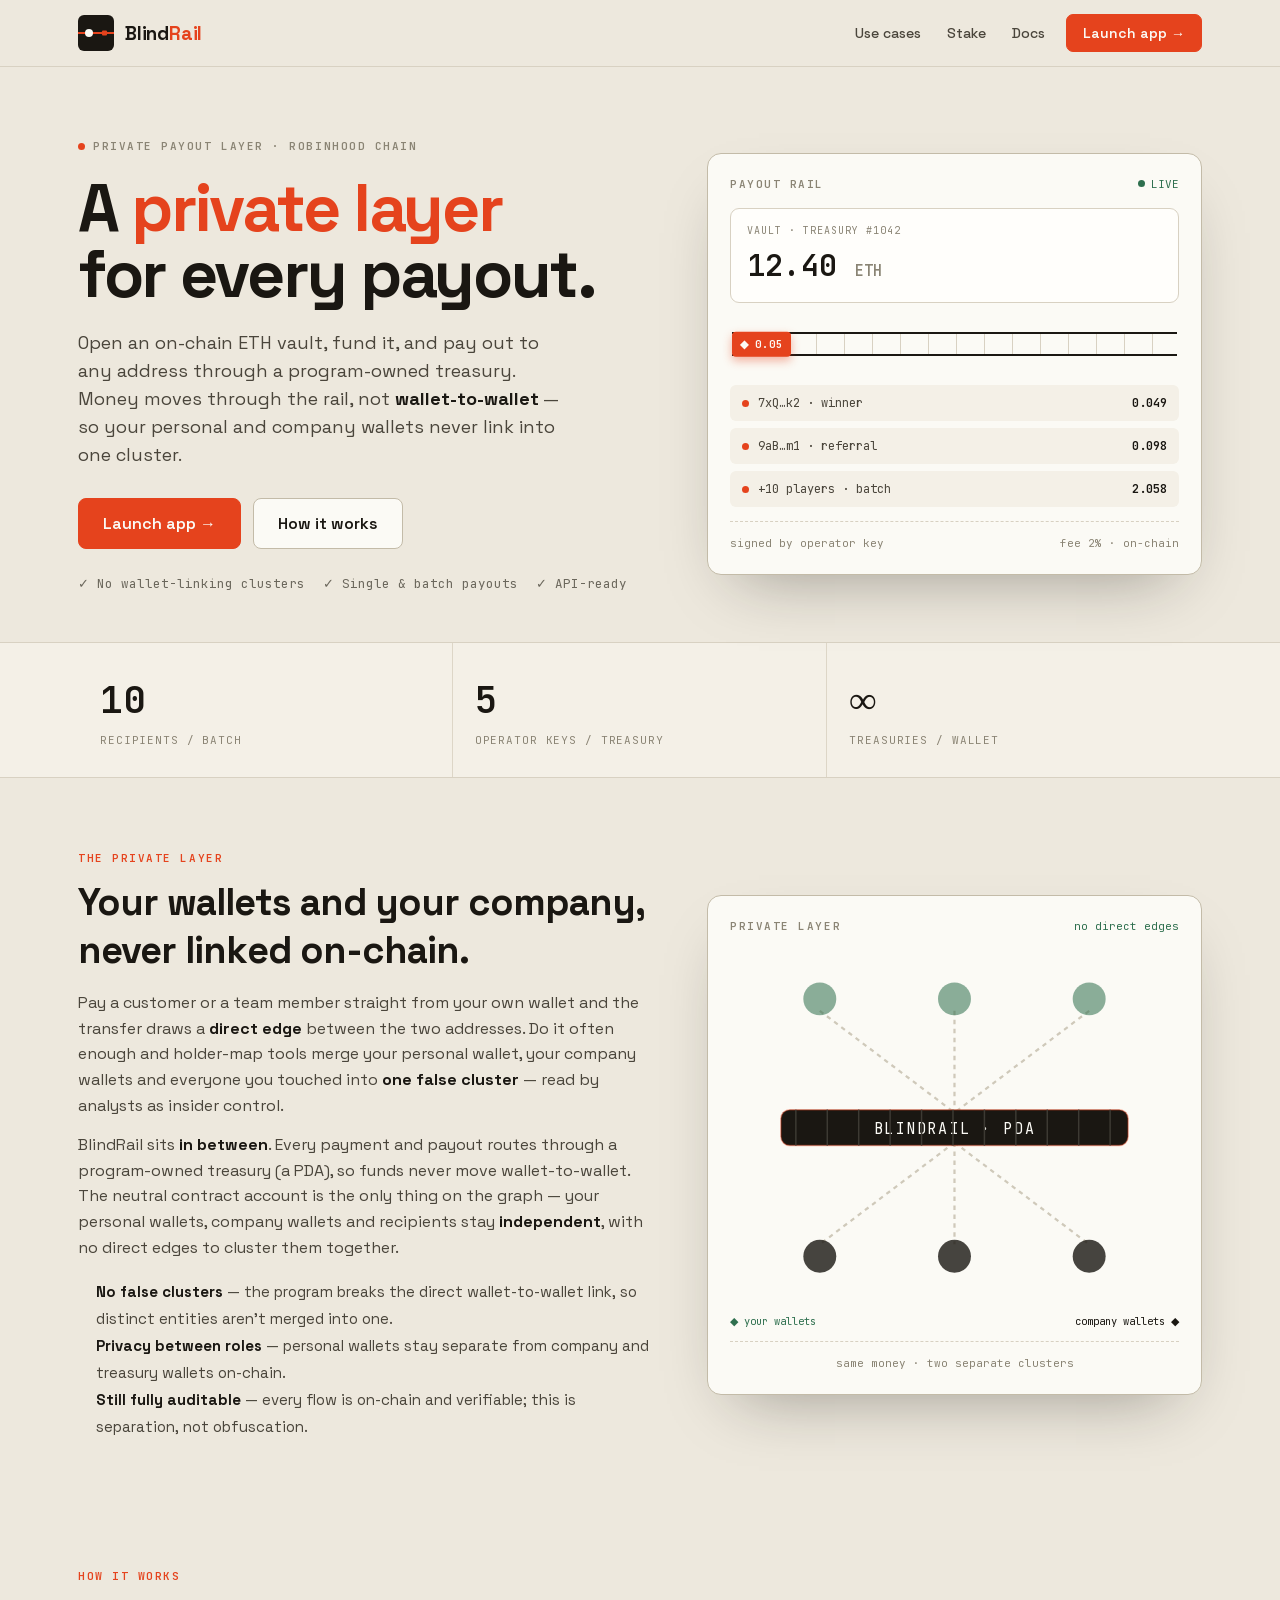
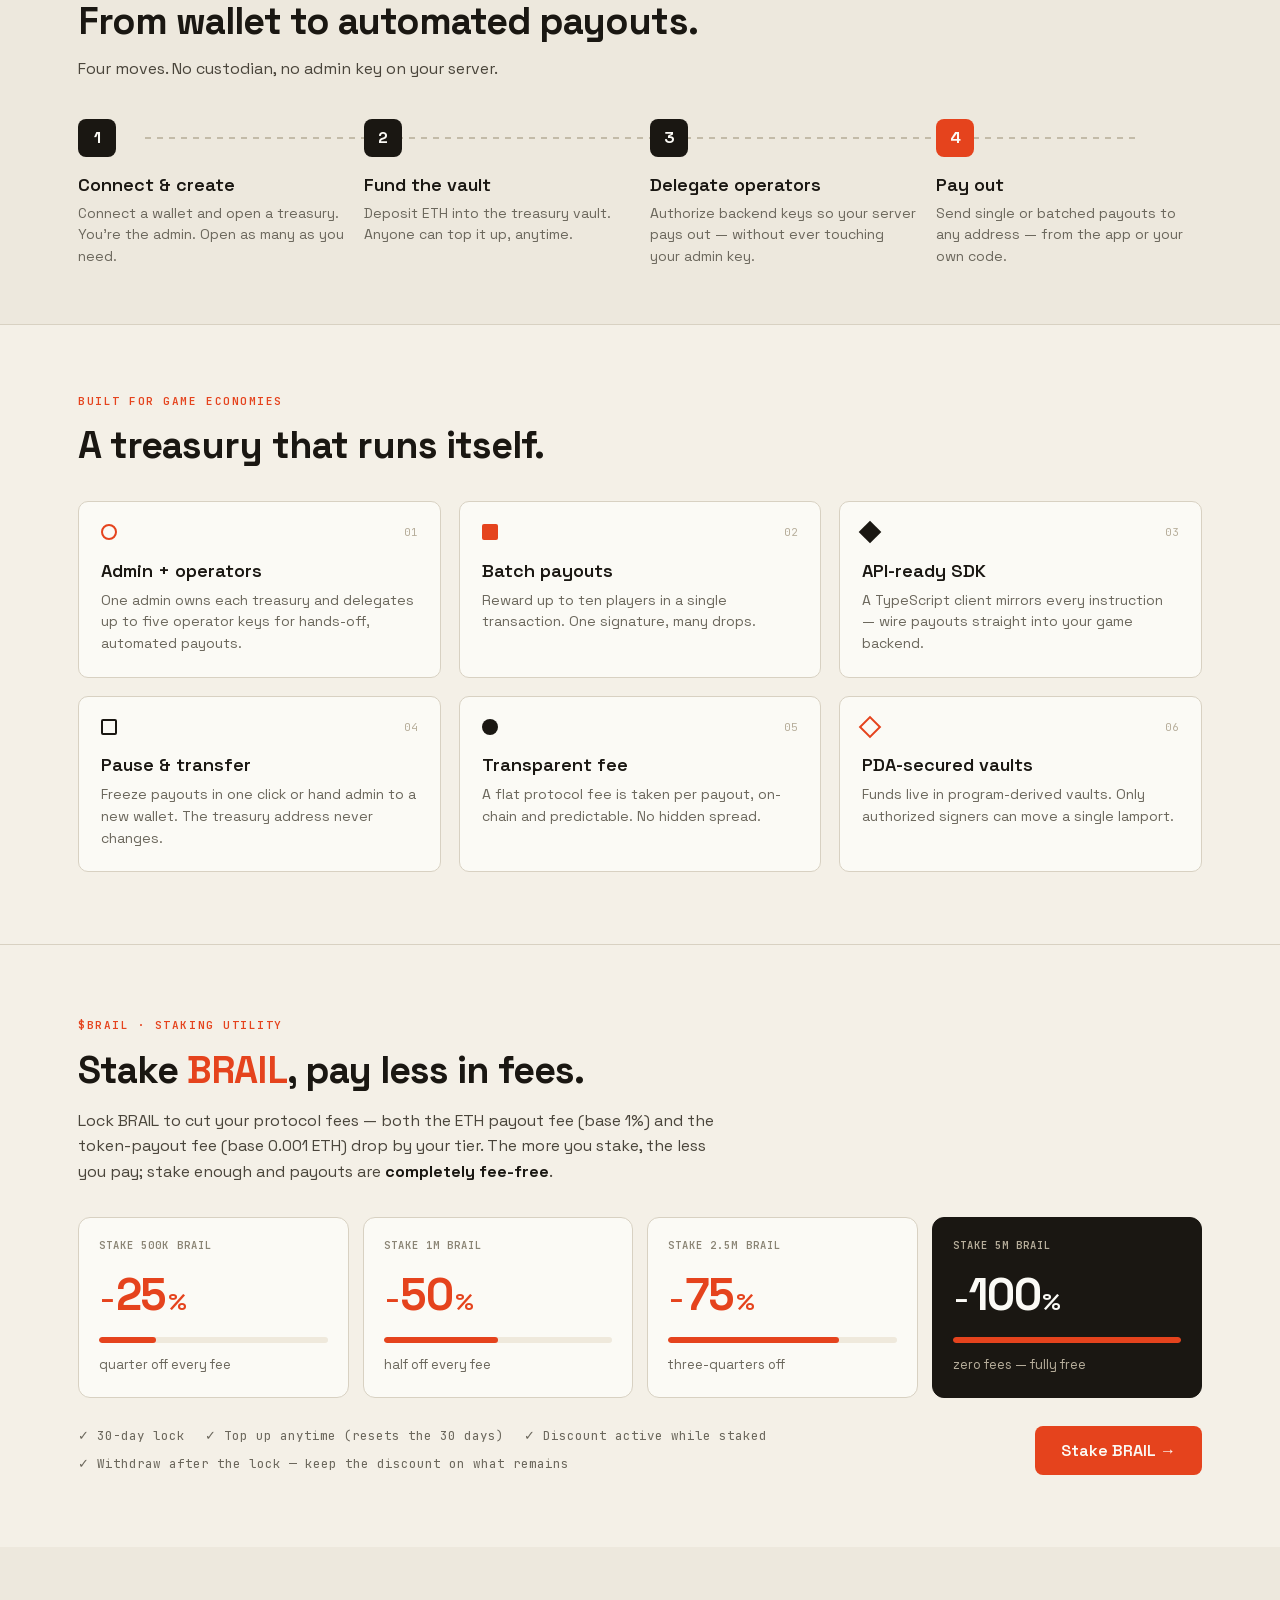
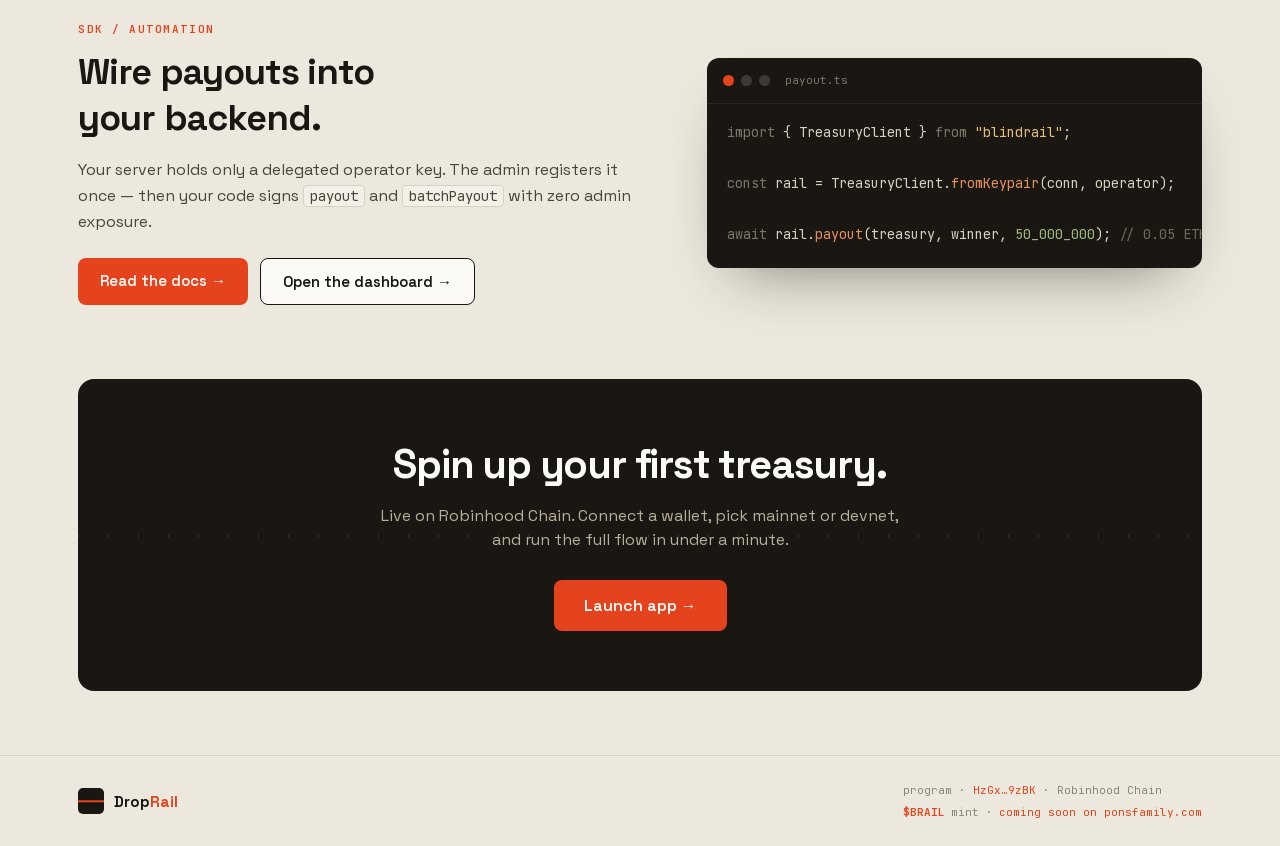
==== commit a8702b1e: "Rename token ticker from DRAIL to BRAIL" ====
--- a/index.html
+++ b/index.html
@@ -1 +1 @@
-<!DOCTYPE html><html lang="en" class="__variable_49a339 __variable_f9e569"><head><meta charSet="utf-8"/><meta name="viewport" content="width=device-width, initial-scale=1"/><link rel="preload" href="/_next/static/media/36966cca54120369-s.p.woff2" as="font" crossorigin="" type="font/woff2"/><link rel="preload" href="/_next/static/media/558ca1a6aa3cb55e-s.p.woff2" as="font" crossorigin="" type="font/woff2"/><link rel="stylesheet" href="/_next/static/css/9603239ec9cff458.css" data-precedence="next"/><link rel="preload" as="script" fetchPriority="low" href="/_next/static/chunks/webpack-2c2a95b5d367c415.js"/><script src="/_next/static/chunks/fd9d1056-9970ff6139dfdef8.js" async=""></script><script src="/_next/static/chunks/23-c47a2f7b0a596927.js" async=""></script><script src="/_next/static/chunks/main-app-816b7915091fe045.js" async=""></script><script src="/_next/static/chunks/231-1e42d08be2a8a8d6.js" async=""></script><script src="/_next/static/chunks/app/page-a452a9f243748828.js" async=""></script><script src="/_next/static/chunks/3a91511d-874b452e94913b13.js" async=""></script><script src="/_next/static/chunks/558-7032055d3ad6cde8.js" async=""></script><script src="/_next/static/chunks/881-1c5c4400940292ae.js" async=""></script><script src="/_next/static/chunks/818-c2df365b301e4c33.js" async=""></script><script src="/_next/static/chunks/app/layout-2eea72ee2280c048.js" async=""></script><title>BlindRail — A private layer for every payout</title><meta name="description" content="Open an on-chain ETH vault and pay out through a program-owned treasury, so money moves through the rail instead of wallet-to-wallet. Your personal and company wallets never link into one on-chain cluster. Built on Robinhood Chain."/><link rel="icon" href="/icon.svg?e81841603d78a1f6" type="image/svg+xml" sizes="any"/><link rel="apple-touch-icon" href="/apple-icon.png?58f234ccf514cdd7" type="image/png" sizes="180x180"/><meta name="next-size-adjust"/><script src="/_next/static/chunks/polyfills-78c92fac7aa8fdd8.js" noModule=""></script></head><body class="min-h-screen antialiased"><header style="position:sticky;top:0;z-index:60;background:rgba(237,232,221,.82);backdrop-filter:blur(12px);border-bottom:1px solid #D8D1C2"><div style="max-width:1180px;margin:0 auto;padding:0 28px;height:66px;display:flex;align-items:center;justify-content:space-between;gap:20px"><button style="display:flex;align-items:center;gap:11px;background:none;border:none;cursor:pointer;padding:0"><div style="width:36px;height:36px;border-radius:6px;background:#1A1712;position:relative;overflow:hidden;flex:none"><div style="position:absolute;left:0;right:0;top:50%;height:2px;background:#E5431D;transform:translateY(-50%)"></div><div style="position:absolute;left:7px;top:50%;width:8px;height:8px;border-radius:50%;background:#FBFAF5;transform:translateY(-50%)"></div><div style="position:absolute;right:7px;top:50%;width:5px;height:5px;border-radius:1px;background:#E5431D;transform:translateY(-50%)"></div></div><span style="font:700 19px var(--font-grotesk);letter-spacing:-.01em;color:#1A1712">Drop<span style="color:#E5431D">Rail</span></span></button><nav style="display:flex;flex-wrap:nowrap;align-items:center;gap:4px"><a href="#private" class="nav-link nav-collapse" style="font:500 14px var(--font-grotesk);padding:8px 11px;border-radius:6px;white-space:nowrap">Private layer</a><a href="#how" class="nav-link nav-collapse" style="font:500 14px var(--font-grotesk);padding:8px 11px;border-radius:6px;white-space:nowrap">How it works</a><a href="#features" class="nav-link nav-collapse" style="font:500 14px var(--font-grotesk);padding:8px 11px;border-radius:6px;white-space:nowrap">Features</a><a href="/use-cases.html" class="nav-link nav-collapse" style="font:500 14px var(--font-grotesk);padding:8px 11px;border-radius:6px;white-space:nowrap">Use cases</a><a href="/stake.html" class="nav-link nav-collapse" style="font:500 14px var(--font-grotesk);padding:8px 11px;border-radius:6px;white-space:nowrap">Stake</a><a href="/docs.html" class="nav-link nav-collapse" style="font:500 14px var(--font-grotesk);padding:8px 11px;border-radius:6px;white-space:nowrap">Docs</a><button class="btn-rust" style="margin-left:6px;border-radius:7px;padding:9px 16px;font:600 14px var(--font-grotesk);white-space:nowrap">Launch app →</button></nav></div></header><main><section class="hero-grid" style="max-width:1180px;margin:0 auto;padding:66px 28px 48px"><div><div style="display:inline-flex;align-items:center;gap:8px;font-family:var(--font-mono);font-size:11px;letter-spacing:.14em;color:#8A8474;font-weight:600"><span style="width:7px;height:7px;border-radius:50%;background:#E5431D"></span>PRIVATE PAYOUT LAYER · ROBINHOOD CHAIN</div><h1 style="font:700 clamp(40px, 8.5vw, 66px)/1.0 var(--font-grotesk);letter-spacing:-.035em;margin:18px 0 0;color:#1A1712">A <span style="color:#E5431D">private layer</span><br/>for every payout.</h1><p style="max-width:480px;margin:22px 0 0;font-size:18px;line-height:1.55;color:#4A453B">Open an on-chain ETH vault, fund it, and pay out to any address through a program-owned treasury. Money moves through the rail, not <strong style="color:#1A1712">wallet-to-wallet</strong> — so your personal and company wallets never link into one cluster.</p><div style="display:flex;flex-wrap:wrap;gap:12px;margin-top:30px"><a class="btn-rust" style="border-radius:8px;padding:14px 24px;font:600 16px var(--font-grotesk);text-decoration:none" href="/dashboard.html">Launch app →</a><a href="#how" class="btn-paper" style="display:inline-flex;align-items:center;border-radius:8px;padding:14px 24px;font:600 16px var(--font-grotesk);text-decoration:none">How it works</a></div><div style="display:flex;flex-wrap:wrap;gap:18px;margin-top:26px;font-family:var(--font-mono);font-size:12.5px;color:#6B675C"><span>✓ No wallet-linking clusters</span><span>✓ Single &amp; batch payouts</span><span>✓ API-ready</span></div></div><div style="background:#FBFAF5;border:1px solid #C3BBA8;border-radius:14px;padding:22px;box-shadow:0 28px 64px -30px rgba(26,23,18,.4)"><div style="display:flex;align-items:center;justify-content:space-between"><span style="font-family:var(--font-mono);font-size:11px;letter-spacing:.14em;color:#8A8474;font-weight:600">PAYOUT RAIL</span><span style="display:inline-flex;align-items:center;gap:6px;font-family:var(--font-mono);font-size:11px;color:#2E6F4E"><span style="width:7px;height:7px;border-radius:50%;background:#2E6F4E;animation:pulseDot 1.6s ease-in-out infinite"></span>LIVE</span></div><div style="margin-top:16px;border:1px solid #D8D1C2;border-radius:9px;background:#FFFEFB;padding:14px 16px"><div style="font-family:var(--font-mono);font-size:10px;letter-spacing:.1em;color:#8A8474">VAULT · TREASURY #1042</div><div style="margin-top:5px;font-family:var(--font-mono);font-variant-numeric:tabular-nums;font-weight:600;font-size:30px;color:#1A1712">12.40 <span style="font-size:15px;color:#8A8474">ETH</span></div></div><div style="position:relative;height:50px;margin:16px 2px"><div style="position:absolute;left:0;right:0;top:13px;height:24px;background-image:repeating-linear-gradient(90deg,#D8D1C2 0 1px,transparent 1px 28px);border-top:2px solid #1A1712;border-bottom:2px solid #1A1712"></div><div style="position:absolute;top:50%;transform:translateY(-50%);animation:railTravel 3.4s linear infinite"><div style="display:flex;align-items:center;gap:6px;background:#E5431D;color:#FBFAF5;border-radius:4px;padding:4px 8px;font-family:var(--font-mono);font-size:11px;font-weight:600;box-shadow:0 4px 10px rgba(229,67,29,.4)">◆ 0.05</div></div></div><div style="display:flex;flex-direction:column;gap:7px"><div style="display:flex;align-items:center;justify-content:space-between;background:#F4F0E7;border-radius:6px;padding:9px 12px"><span style="display:flex;align-items:center;gap:9px;font-family:var(--font-mono);font-size:12px;color:#4A453B"><span style="width:7px;height:7px;border-radius:50%;background:#E5431D;animation:pulseDot 3.4s ease-in-out .2s infinite"></span>7xQ…k2 · winner</span><span style="font-family:var(--font-mono);font-size:12px;font-weight:600;color:#1A1712">0.049</span></div><div style="display:flex;align-items:center;justify-content:space-between;background:#F4F0E7;border-radius:6px;padding:9px 12px"><span style="display:flex;align-items:center;gap:9px;font-family:var(--font-mono);font-size:12px;color:#4A453B"><span style="width:7px;height:7px;border-radius:50%;background:#E5431D;animation:pulseDot 3.4s ease-in-out 1.1s infinite"></span>9aB…m1 · referral</span><span style="font-family:var(--font-mono);font-size:12px;font-weight:600;color:#1A1712">0.098</span></div><div style="display:flex;align-items:center;justify-content:space-between;background:#F4F0E7;border-radius:6px;padding:9px 12px"><span style="display:flex;align-items:center;gap:9px;font-family:var(--font-mono);font-size:12px;color:#4A453B"><span style="width:7px;height:7px;border-radius:50%;background:#E5431D;animation:pulseDot 3.4s ease-in-out 2.0s infinite"></span>+10 players · batch</span><span style="font-family:var(--font-mono);font-size:12px;font-weight:600;color:#1A1712">2.058</span></div></div><div style="display:flex;align-items:center;justify-content:space-between;margin-top:14px;padding-top:13px;border-top:1px dashed #D8D1C2;font-family:var(--font-mono);font-size:11px;color:#8A8474"><span>signed by operator key</span><span>fee 2% · on-chain</span></div></div></section><section style="border-top:1px solid #D8D1C2;border-bottom:1px solid #D8D1C2;background:#F4F0E7"><div style="max-width:1180px;margin:0 auto;padding:0 28px;display:grid;grid-template-columns:repeat(3,1fr)"><div style="padding:28px 22px;border-right:1px solid #DDD6C7"><div style="font-family:var(--font-mono);font-variant-numeric:tabular-nums;font-weight:600;font-size:38px;color:#1A1712">10</div><div style="margin-top:4px;font-family:var(--font-mono);font-size:11px;letter-spacing:.08em;color:#8A8474">RECIPIENTS / BATCH</div></div><div style="padding:28px 22px;border-right:1px solid #DDD6C7"><div style="font-family:var(--font-mono);font-variant-numeric:tabular-nums;font-weight:600;font-size:38px;color:#1A1712">5</div><div style="margin-top:4px;font-family:var(--font-mono);font-size:11px;letter-spacing:.08em;color:#8A8474">OPERATOR KEYS / TREASURY</div></div><div style="padding:28px 22px;border-right:none"><div style="font-family:var(--font-mono);font-variant-numeric:tabular-nums;font-weight:600;font-size:38px;color:#1A1712">∞</div><div style="margin-top:4px;font-family:var(--font-mono);font-size:11px;letter-spacing:.08em;color:#8A8474">TREASURIES / WALLET</div></div></div></section><section id="private" style="max-width:1180px;margin:0 auto;padding:72px 28px 56px;scroll-margin-top:70px"><div class="hero-grid" style="align-items:center"><div><div style="font-family:var(--font-mono);font-size:11px;letter-spacing:.14em;color:#E5431D;font-weight:600">THE PRIVATE LAYER</div><h2 style="font:700 38px var(--font-grotesk);letter-spacing:-.025em;margin:12px 0 0;color:#1A1712">Your wallets and your company,<br/>never linked on-chain.</h2><p style="margin:16px 0 0;font-size:16px;line-height:1.6;color:#4A453B">Pay a customer or a team member straight from your own wallet and the transfer draws a <strong style="color:#1A1712">direct edge</strong> between the two addresses. Do it often enough and holder-map tools merge your personal wallet, your company wallets and everyone you touched into <strong style="color:#1A1712">one false cluster</strong> — read by analysts as insider control.</p><p style="margin:14px 0 0;font-size:16px;line-height:1.6;color:#4A453B">BlindRail sits <strong style="color:#1A1712">in between</strong>. Every payment and payout routes through a program-owned treasury (a PDA), so funds never move wallet-to-wallet. The neutral contract account is the only thing on the graph — your personal wallets, company wallets and recipients stay <strong style="color:#1A1712">independent</strong>, with no direct edges to cluster them together.</p><ul style="margin:18px 0 0;padding-left:18px;line-height:1.8;font-size:15px;color:#4A453B"><li><strong style="color:#1A1712">No false clusters</strong> — the program breaks the direct wallet-to-wallet link, so distinct entities aren&#x27;t merged into one.</li><li><strong style="color:#1A1712">Privacy between roles</strong> — personal wallets stay separate from company and treasury wallets on-chain.</li><li><strong style="color:#1A1712">Still fully auditable</strong> — every flow is on-chain and verifiable; this is separation, not obfuscation.</li></ul></div><div style="background:#FBFAF5;border:1px solid #C3BBA8;border-radius:14px;padding:22px;box-shadow:0 28px 64px -30px rgba(26,23,18,.4)"><div style="display:flex;align-items:center;justify-content:space-between"><span style="font-family:var(--font-mono);font-size:11px;letter-spacing:.14em;color:#8A8474;font-weight:600">PRIVATE LAYER</span><span style="font-family:var(--font-mono);font-size:11px;color:#2E6F4E">no direct edges</span></div><svg viewBox="0 0 300 240" style="width:100%;display:block;margin-top:14px" aria-hidden="true"><g><line x1="60" y1="42" x2="150" y2="110" stroke="#CFC9BA" stroke-width="1.5" stroke-dasharray="3 3"></line><circle cx="60" cy="34" r="11" fill="#2E6F4E" opacity="0.55"></circle></g><g><line x1="150" y1="42" x2="150" y2="110" stroke="#CFC9BA" stroke-width="1.5" stroke-dasharray="3 3"></line><circle cx="150" cy="34" r="11" fill="#2E6F4E" opacity="0.55"></circle></g><g><line x1="240" y1="42" x2="150" y2="110" stroke="#CFC9BA" stroke-width="1.5" stroke-dasharray="3 3"></line><circle cx="240" cy="34" r="11" fill="#2E6F4E" opacity="0.55"></circle></g><g><line x1="150" y1="130" x2="60" y2="198" stroke="#CFC9BA" stroke-width="1.5" stroke-dasharray="3 3"></line><circle cx="60" cy="206" r="11" fill="#1A1712" opacity="0.8"></circle></g><g><line x1="150" y1="130" x2="150" y2="198" stroke="#CFC9BA" stroke-width="1.5" stroke-dasharray="3 3"></line><circle cx="150" cy="206" r="11" fill="#1A1712" opacity="0.8"></circle></g><g><line x1="150" y1="130" x2="240" y2="198" stroke="#CFC9BA" stroke-width="1.5" stroke-dasharray="3 3"></line><circle cx="240" cy="206" r="11" fill="#1A1712" opacity="0.8"></circle></g><rect x="34" y="108" width="232" height="24" rx="6" fill="#1A1712"></rect><rect x="34" y="108" width="232" height="24" rx="6" fill="none" stroke="#E5431D" stroke-width="1" opacity="0.4"></rect><text x="150" y="124" text-anchor="middle" fill="#FBFAF5" font-family="var(--font-mono)" font-size="10" letter-spacing="0.12em">BLINDRAIL · PDA</text><line x1="44" y1="108" x2="44" y2="132" stroke="#3D3A33" stroke-width="1"></line><line x1="65" y1="108" x2="65" y2="132" stroke="#3D3A33" stroke-width="1"></line><line x1="86" y1="108" x2="86" y2="132" stroke="#3D3A33" stroke-width="1"></line><line x1="107" y1="108" x2="107" y2="132" stroke="#3D3A33" stroke-width="1"></line><line x1="128" y1="108" x2="128" y2="132" stroke="#3D3A33" stroke-width="1"></line><line x1="149" y1="108" x2="149" y2="132" stroke="#3D3A33" stroke-width="1"></line><line x1="170" y1="108" x2="170" y2="132" stroke="#3D3A33" stroke-width="1"></line><line x1="191" y1="108" x2="191" y2="132" stroke="#3D3A33" stroke-width="1"></line><line x1="212" y1="108" x2="212" y2="132" stroke="#3D3A33" stroke-width="1"></line><line x1="233" y1="108" x2="233" y2="132" stroke="#3D3A33" stroke-width="1"></line><line x1="254" y1="108" x2="254" y2="132" stroke="#3D3A33" stroke-width="1"></line></svg><div style="display:flex;align-items:center;justify-content:space-between;margin-top:6px;font-family:var(--font-mono);font-size:10.5px;color:#8A8474"><span style="color:#2E6F4E">◆ your wallets</span><span style="color:#1A1712">company wallets ◆</span></div><div style="margin-top:12px;padding-top:13px;border-top:1px dashed #D8D1C2;font-family:var(--font-mono);font-size:11px;color:#8A8474;text-align:center">same money · two separate clusters</div></div></div></section><section id="how" style="max-width:1180px;margin:0 auto;padding:72px 28px 56px"><div style="font-family:var(--font-mono);font-size:11px;letter-spacing:.14em;color:#E5431D;font-weight:600">HOW IT WORKS</div><h2 style="font:700 38px var(--font-grotesk);letter-spacing:-.025em;margin:12px 0 0;color:#1A1712">From wallet to automated payouts.</h2><p style="max-width:540px;margin:12px 0 0;font-size:16px;color:#4A453B">Four moves. No custodian, no admin key on your server.</p><div class="steps-grid" style="position:relative;margin-top:38px"><div style="position:absolute;left:6%;right:6%;top:18px;height:2px;background-image:repeating-linear-gradient(90deg,#C3BBA8 0 6px,transparent 6px 12px)"></div><div style="position:relative"><div style="width:38px;height:38px;border-radius:8px;background:#1A1712;color:#FBFAF5;display:grid;place-items:center;font:700 16px var(--font-grotesk)">1</div><h3 style="margin:16px 0 0;font:600 18px var(--font-grotesk);color:#1A1712">Connect &amp; create</h3><p style="margin:7px 0 0;font-size:14px;line-height:1.55;color:#6B675C">Connect a wallet and open a treasury. You&#x27;re the admin. Open as many as you need.</p></div><div style="position:relative"><div style="width:38px;height:38px;border-radius:8px;background:#1A1712;color:#FBFAF5;display:grid;place-items:center;font:700 16px var(--font-grotesk)">2</div><h3 style="margin:16px 0 0;font:600 18px var(--font-grotesk);color:#1A1712">Fund the vault</h3><p style="margin:7px 0 0;font-size:14px;line-height:1.55;color:#6B675C">Deposit ETH into the treasury vault. Anyone can top it up, anytime.</p></div><div style="position:relative"><div style="width:38px;height:38px;border-radius:8px;background:#1A1712;color:#FBFAF5;display:grid;place-items:center;font:700 16px var(--font-grotesk)">3</div><h3 style="margin:16px 0 0;font:600 18px var(--font-grotesk);color:#1A1712">Delegate operators</h3><p style="margin:7px 0 0;font-size:14px;line-height:1.55;color:#6B675C">Authorize backend keys so your server pays out — without ever touching your admin key.</p></div><div style="position:relative"><div style="width:38px;height:38px;border-radius:8px;background:#E5431D;color:#FBFAF5;display:grid;place-items:center;font:700 16px var(--font-grotesk)">4</div><h3 style="margin:16px 0 0;font:600 18px var(--font-grotesk);color:#1A1712">Pay out</h3><p style="margin:7px 0 0;font-size:14px;line-height:1.55;color:#6B675C">Send single or batched payouts to any address — from the app or your own code.</p></div></div></section><section id="features" style="border-top:1px solid #D8D1C2;background:#F4F0E7"><div style="max-width:1180px;margin:0 auto;padding:68px 28px 72px"><div style="font-family:var(--font-mono);font-size:11px;letter-spacing:.14em;color:#E5431D;font-weight:600">BUILT FOR GAME ECONOMIES</div><h2 style="font:700 38px var(--font-grotesk);letter-spacing:-.025em;margin:12px 0 32px;color:#1A1712">A treasury that runs itself.</h2><div class="feat-grid"><div style="background:#FBFAF5;border:1px solid #D8D1C2;border-radius:10px;padding:22px"><div style="display:flex;align-items:center;justify-content:space-between"><span style="width:16px;height:16px;border-radius:50%;border:2px solid #E5431D"></span><span style="font-family:var(--font-mono);font-size:11px;color:#B7AE9B">01</span></div><h3 style="margin:18px 0 0;font:600 18px var(--font-grotesk)">Admin + operators</h3><p style="margin:8px 0 0;font-size:14px;line-height:1.55;color:#6B675C">One admin owns each treasury and delegates up to five operator keys for hands-off, automated payouts.</p></div><div style="background:#FBFAF5;border:1px solid #D8D1C2;border-radius:10px;padding:22px"><div style="display:flex;align-items:center;justify-content:space-between"><span style="width:16px;height:16px;background:#E5431D;border-radius:2px"></span><span style="font-family:var(--font-mono);font-size:11px;color:#B7AE9B">02</span></div><h3 style="margin:18px 0 0;font:600 18px var(--font-grotesk)">Batch payouts</h3><p style="margin:8px 0 0;font-size:14px;line-height:1.55;color:#6B675C">Reward up to ten players in a single transaction. One signature, many drops.</p></div><div style="background:#FBFAF5;border:1px solid #D8D1C2;border-radius:10px;padding:22px"><div style="display:flex;align-items:center;justify-content:space-between"><span style="width:16px;height:16px;background:#1A1712;transform:rotate(45deg)"></span><span style="font-family:var(--font-mono);font-size:11px;color:#B7AE9B">03</span></div><h3 style="margin:18px 0 0;font:600 18px var(--font-grotesk)">API-ready SDK</h3><p style="margin:8px 0 0;font-size:14px;line-height:1.55;color:#6B675C">A TypeScript client mirrors every instruction — wire payouts straight into your game backend.</p></div><div style="background:#FBFAF5;border:1px solid #D8D1C2;border-radius:10px;padding:22px"><div style="display:flex;align-items:center;justify-content:space-between"><span style="width:16px;height:16px;border:2px solid #1A1712;border-radius:2px"></span><span style="font-family:var(--font-mono);font-size:11px;color:#B7AE9B">04</span></div><h3 style="margin:18px 0 0;font:600 18px var(--font-grotesk)">Pause &amp; transfer</h3><p style="margin:8px 0 0;font-size:14px;line-height:1.55;color:#6B675C">Freeze payouts in one click or hand admin to a new wallet. The treasury address never changes.</p></div><div style="background:#FBFAF5;border:1px solid #D8D1C2;border-radius:10px;padding:22px"><div style="display:flex;align-items:center;justify-content:space-between"><span style="width:16px;height:16px;border-radius:50%;background:#1A1712"></span><span style="font-family:var(--font-mono);font-size:11px;color:#B7AE9B">05</span></div><h3 style="margin:18px 0 0;font:600 18px var(--font-grotesk)">Transparent fee</h3><p style="margin:8px 0 0;font-size:14px;line-height:1.55;color:#6B675C">A flat protocol fee is taken per payout, on-chain and predictable. No hidden spread.</p></div><div style="background:#FBFAF5;border:1px solid #D8D1C2;border-radius:10px;padding:22px"><div style="display:flex;align-items:center;justify-content:space-between"><span style="width:16px;height:16px;border:2px solid #E5431D;transform:rotate(45deg)"></span><span style="font-family:var(--font-mono);font-size:11px;color:#B7AE9B">06</span></div><h3 style="margin:18px 0 0;font:600 18px var(--font-grotesk)">PDA-secured vaults</h3><p style="margin:8px 0 0;font-size:14px;line-height:1.55;color:#6B675C">Funds live in program-derived vaults. Only authorized signers can move a single lamport.</p></div></div></div></section><section id="stake" style="border-top:1px solid #D8D1C2;background:#F4F0E7"><div style="max-width:1180px;margin:0 auto;padding:72px 28px;scroll-margin-top:70px"><div style="font-family:var(--font-mono);font-size:11px;letter-spacing:.14em;color:#E5431D;font-weight:600">$DRAIL · STAKING UTILITY</div><h2 style="font:700 38px var(--font-grotesk);letter-spacing:-.025em;margin:12px 0 0;color:#1A1712">Stake <span style="color:#E5431D">DRAIL</span>, pay less in fees.</h2><p style="max-width:640px;margin:14px 0 0;font-size:16px;line-height:1.6;color:#4A453B">Lock DRAIL to cut your protocol fees — both the ETH payout fee (base 1%) and the token-payout fee (base 0.001 ETH) drop by your tier. The more you stake, the less you pay; stake enough and payouts are <strong style="color:#1A1712">completely fee-free</strong>.</p><div class="tier-grid" style="margin-top:32px"><div style="position:relative;overflow:hidden;background:#FBFAF5;border:1px solid #D8D1C2;border-radius:12px;padding:20px 20px 22px"><div style="font-family:var(--font-mono);font-size:10.5px;letter-spacing:.1em;color:#8A8474;font-weight:600">STAKE <!-- -->500K<!-- --> DRAIL</div><div style="margin:14px 0 0;display:flex;align-items:baseline;gap:2px;font:700 44px var(--font-grotesk);letter-spacing:-.03em;color:#E5431D"><span style="font-size:26px">−</span>25<span style="font-size:24px">%</span></div><div style="margin-top:14px;height:6px;border-radius:3px;background:#EFE9DC;overflow:hidden"><div style="width:25%;height:100%;border-radius:3px;background:#E5431D"></div></div><div style="margin-top:12px;font-size:13px;color:#6B675C">quarter off every fee</div></div><div style="position:relative;overflow:hidden;background:#FBFAF5;border:1px solid #D8D1C2;border-radius:12px;padding:20px 20px 22px"><div style="font-family:var(--font-mono);font-size:10.5px;letter-spacing:.1em;color:#8A8474;font-weight:600">STAKE <!-- -->1M<!-- --> DRAIL</div><div style="margin:14px 0 0;display:flex;align-items:baseline;gap:2px;font:700 44px var(--font-grotesk);letter-spacing:-.03em;color:#E5431D"><span style="font-size:26px">−</span>50<span style="font-size:24px">%</span></div><div style="margin-top:14px;height:6px;border-radius:3px;background:#EFE9DC;overflow:hidden"><div style="width:50%;height:100%;border-radius:3px;background:#E5431D"></div></div><div style="margin-top:12px;font-size:13px;color:#6B675C">half off every fee</div></div><div style="position:relative;overflow:hidden;background:#FBFAF5;border:1px solid #D8D1C2;border-radius:12px;padding:20px 20px 22px"><div style="font-family:var(--font-mono);font-size:10.5px;letter-spacing:.1em;color:#8A8474;font-weight:600">STAKE <!-- -->2.5M<!-- --> DRAIL</div><div style="margin:14px 0 0;display:flex;align-items:baseline;gap:2px;font:700 44px var(--font-grotesk);letter-spacing:-.03em;color:#E5431D"><span style="font-size:26px">−</span>75<span style="font-size:24px">%</span></div><div style="margin-top:14px;height:6px;border-radius:3px;background:#EFE9DC;overflow:hidden"><div style="width:75%;height:100%;border-radius:3px;background:#E5431D"></div></div><div style="margin-top:12px;font-size:13px;color:#6B675C">three-quarters off</div></div><div style="position:relative;overflow:hidden;background:#1A1712;border:1px solid #1A1712;border-radius:12px;padding:20px 20px 22px"><div style="font-family:var(--font-mono);font-size:10.5px;letter-spacing:.1em;color:#B7AE9B;font-weight:600">STAKE <!-- -->5M<!-- --> DRAIL</div><div style="margin:14px 0 0;display:flex;align-items:baseline;gap:2px;font:700 44px var(--font-grotesk);letter-spacing:-.03em;color:#FBFAF5"><span style="font-size:26px">−</span>100<span style="font-size:24px">%</span></div><div style="margin-top:14px;height:6px;border-radius:3px;background:#2A2722;overflow:hidden"><div style="width:100%;height:100%;border-radius:3px;background:#E5431D"></div></div><div style="margin-top:12px;font-size:13px;color:#B7AE9B">zero fees — fully free</div></div></div><div style="display:flex;flex-wrap:wrap;align-items:center;justify-content:space-between;gap:18px;margin-top:28px"><div style="display:flex;flex-wrap:wrap;gap:10px 20px;font-family:var(--font-mono);font-size:12.5px;color:#6B675C;max-width:720px"><span>✓ 30-day lock</span><span>✓ Top up anytime (resets the 30 days)</span><span>✓ Discount active while staked</span><span>✓ Withdraw after the lock — keep the discount on what remains</span></div><a class="btn-rust" style="border-radius:8px;padding:14px 26px;font:600 16px var(--font-grotesk);text-decoration:none;white-space:nowrap;border:none" href="/stake.html">Stake DRAIL →</a></div></div></section><section id="sdk" class="hero-grid" style="max-width:1180px;margin:0 auto;padding:74px 28px"><div><div style="font-family:var(--font-mono);font-size:11px;letter-spacing:.14em;color:#E5431D;font-weight:600">SDK / AUTOMATION</div><h2 style="font:700 36px var(--font-grotesk);letter-spacing:-.025em;margin:12px 0 0;color:#1A1712">Wire payouts into<br/>your backend.</h2><p style="margin:16px 0 0;font-size:16px;line-height:1.6;color:#4A453B">Your server holds only a delegated operator key. The admin registers it once — then your code signs <code style="font-family:var(--font-mono);font-size:14px;background:#F4F0E7;border:1px solid #D8D1C2;border-radius:4px;padding:1px 6px">payout</code> and <code style="font-family:var(--font-mono);font-size:14px;background:#F4F0E7;border:1px solid #D8D1C2;border-radius:4px;padding:1px 6px">batchPayout</code> with zero admin exposure.</p><div style="display:flex;flex-wrap:wrap;gap:12px;margin-top:24px"><a class="btn-rust" style="display:inline-block;border-radius:8px;padding:13px 22px;font:600 15px var(--font-grotesk);text-decoration:none;border:none" href="/docs.html">Read the docs →</a><a class="btn-inkghost" style="display:inline-block;border-radius:8px;padding:13px 22px;font:600 15px var(--font-grotesk);text-decoration:none" href="/dashboard.html">Open the dashboard →</a></div></div><div style="min-width:0;background:#1A1712;border-radius:12px;overflow:hidden;box-shadow:0 28px 64px -30px rgba(26,23,18,.55)"><div style="display:flex;align-items:center;gap:7px;padding:14px 16px;border-bottom:1px solid #2A2722"><span style="width:11px;height:11px;border-radius:50%;background:#E5431D"></span><span style="width:11px;height:11px;border-radius:50%;background:#3D3A33"></span><span style="width:11px;height:11px;border-radius:50%;background:#3D3A33"></span><span style="margin-left:8px;font-family:var(--font-mono);font-size:11px;color:#7C766A">payout.ts</span></div><div style="overflow-x:auto;padding:16px 20px 20px"><div style="width:max-content;font-family:var(--font-mono);font-size:13.5px;line-height:1.9;color:#D8D1C2"><div style="white-space:pre"><span style="color:#7C766A">import</span> <!-- -->{ TreasuryClient } <span style="color:#7C766A">from</span> <span style="color:#E5C07B">&quot;blindrail&quot;</span>;</div><div style="white-space:pre;height:1.9em"> </div><div style="white-space:pre"><span style="color:#7C766A">const</span> rail = TreasuryClient.<span style="color:#E5915E">fromKeypair</span>(conn, operator);</div><div style="white-space:pre;height:1.9em"> </div><div style="white-space:pre"><span style="color:#7C766A">await</span> rail.<span style="color:#E5915E">payout</span>(treasury, winner, <span style="color:#9FB87A">50_000_000</span>); <span style="color:#6E6A5E">// 0.05 ETH</span></div></div></div></div></section><section style="max-width:1180px;margin:0 auto 64px;padding:0 28px"><div style="background:#1A1712;border-radius:16px;padding:60px 40px;text-align:center;position:relative;overflow:hidden"><div style="position:absolute;left:0;right:0;top:50%;height:2px;background-image:repeating-linear-gradient(90deg,#3D3A33 0 1px,transparent 1px 30px)"></div><div style="position:relative"><h2 style="font:700 clamp(28px, 6vw, 40px) var(--font-grotesk);letter-spacing:-.03em;margin:0;color:#FBFAF5">Spin up your first treasury.</h2><p style="margin:14px auto 0;max-width:520px;font-size:16px;color:#B7AE9B">Live on Robinhood Chain. Connect a wallet, pick mainnet or devnet, and run the full flow in under a minute.</p><a class="btn-rust" style="display:inline-block;margin-top:28px;border-radius:8px;padding:15px 30px;font:600 16px var(--font-grotesk);text-decoration:none;border:none" href="/dashboard.html">Launch app →</a></div></div></section><footer style="border-top:1px solid #D8D1C2"><div style="max-width:1180px;margin:0 auto;padding:26px 28px;display:flex;flex-wrap:wrap;align-items:center;justify-content:space-between;gap:14px"><div style="display:flex;align-items:center;gap:10px"><div style="width:26px;height:26px;border-radius:5px;background:#1A1712;position:relative;overflow:hidden;flex:none"><div style="position:absolute;left:0;right:0;top:50%;height:1.5px;background:#E5431D;transform:translateY(-50%)"></div></div><span style="font:700 15px var(--font-grotesk)">Drop<span style="color:#E5431D">Rail</span></span></div><div style="display:flex;flex-direction:column;gap:5px;align-items:flex-start;max-width:100%"><div style="font-family:var(--font-mono);font-size:11px;color:#8A8474">program ·<!-- --> <a href="https://solscan.io/account/HzGxztZEtQkkNyXDKejtUu4M9RtXa1TPoiGhiLnP9zBK" target="_blank" rel="noreferrer" class="lnk-rust">HzGx…9zBK</a> <!-- -->· Robinhood Chain</div><div style="font-family:var(--font-mono);font-size:11px;color:#8A8474;display:flex;align-items:center;gap:6px;flex-wrap:wrap"><span style="color:#E5431D;font-weight:600">$DRAIL</span> mint ·<!-- --> <a href="https://solscan.io/token/coming soon on ponsfamily.com" target="_blank" rel="noreferrer" class="lnk-rust" style="word-break:break-all">coming soon on ponsfamily.com</a></div></div></div></footer></main><script src="/_next/static/chunks/webpack-2c2a95b5d367c415.js" async=""></script><script>(self.__next_f=self.__next_f||[]).push([0]);self.__next_f.push([2,null])</script><script>self.__next_f.push([1,"1:HL[\"/_next/static/media/36966cca54120369-s.p.woff2\",\"font\",{\"crossOrigin\":\"\",\"type\":\"font/woff2\"}]\n2:HL[\"/_next/static/media/558ca1a6aa3cb55e-s.p.woff2\",\"font\",{\"crossOrigin\":\"\",\"type\":\"font/woff2\"}]\n3:HL[\"/_next/static/css/9603239ec9cff458.css\",\"style\"]\n"])</script><script>self.__next_f.push([1,"4:I[5751,[],\"\"]\n6:I[231,[\"231\",\"static/chunks/231-1e42d08be2a8a8d6.js\",\"931\",\"static/chunks/app/page-a452a9f243748828.js\"],\"\"]\n7:I[5496,[\"814\",\"static/chunks/3a91511d-874b452e94913b13.js\",\"558\",\"static/chunks/558-7032055d3ad6cde8.js\",\"881\",\"static/chunks/881-1c5c4400940292ae.js\",\"818\",\"static/chunks/818-c2df365b301e4c33.js\",\"185\",\"static/chunks/app/layout-2eea72ee2280c048.js\"],\"Providers\"]\n8:I[552,[\"814\",\"static/chunks/3a91511d-874b452e94913b13.js\",\"558\",\"static/chunks/558-7032055d3ad6cde8.js\",\"881\",\"static/chunks/881-1c5c4400940292ae.js\",\"818\",\"static/chunks/818-c2df365b301e4c33.js\",\"185\",\"static/chunks/app/layout-2eea72ee2280c048.js\"],\"Navbar\"]\n9:I[6639,[\"814\",\"static/chunks/3a91511d-874b452e94913b13.js\",\"558\",\"static/chunks/558-7032055d3ad6cde8.js\",\"881\",\"static/chunks/881-1c5c4400940292ae.js\",\"818\",\"static/chunks/818-c2df365b301e4c33.js\",\"185\",\"static/chunks/app/layout-2eea72ee2280c048.js\"],\"ErrorBoundary\"]\na:I[9275,[],\"\"]\nb:I[1343,[],\"\"]\nd:I[6130,[],\"\"]\ne:[]\n"])</script><script>self.__next_f.push([1,"0:[[[\"$\",\"link\",\"0\",{\"rel\":\"stylesheet\",\"href\":\"/_next/static/css/9603239ec9cff458.css\",\"precedence\":\"next\",\"crossOrigin\":\"$undefined\"}]],[\"$\",\"$L4\",null,{\"buildId\":\"PyaNWWIBzHgPkcPquBRI7\",\"assetPrefix\":\"\",\"initialCanonicalUrl\":\"/\",\"initialTree\":[\"\",{\"children\":[\"__PAGE__\",{}]},\"$undefined\",\"$undefined\",true],\"initialSeedData\":[\"\",{\"children\":[\"__PAGE__\",{},[[\"$L5\",[[\"$\",\"section\",null,{\"className\":\"hero-grid\",\"style\":{\"maxWidth\":1180,\"margin\":\"0 auto\",\"padding\":\"66px 28px 48px\"},\"children\":[[\"$\",\"div\",null,{\"children\":[[\"$\",\"div\",null,{\"style\":{\"display\":\"inline-flex\",\"alignItems\":\"center\",\"gap\":8,\"fontFamily\":\"var(--font-mono)\",\"fontSize\":11,\"letterSpacing\":\".14em\",\"color\":\"#8A8474\",\"fontWeight\":600},\"children\":[[\"$\",\"span\",null,{\"style\":{\"width\":7,\"height\":7,\"borderRadius\":\"50%\",\"background\":\"#E5431D\"}}],\"PRIVATE PAYOUT LAYER · ROBINHOOD CHAIN\"]}],[\"$\",\"h1\",null,{\"style\":{\"font\":\"700 clamp(40px, 8.5vw, 66px)/1.0 var(--font-grotesk)\",\"letterSpacing\":\"-.035em\",\"margin\":\"18px 0 0\",\"color\":\"#1A1712\"},\"children\":[\"A \",[\"$\",\"span\",null,{\"style\":{\"color\":\"#E5431D\"},\"children\":\"private layer\"}],[\"$\",\"br\",null,{}],\"for every payout.\"]}],[\"$\",\"p\",null,{\"style\":{\"maxWidth\":480,\"margin\":\"22px 0 0\",\"fontSize\":18,\"lineHeight\":1.55,\"color\":\"#4A453B\"},\"children\":[\"Open an on-chain ETH vault, fund it, and pay out to any address through a program-owned treasury. Money moves through the rail, not \",[\"$\",\"strong\",null,{\"style\":{\"color\":\"#1A1712\"},\"children\":\"wallet-to-wallet\"}],\" — so your personal and company wallets never link into one cluster.\"]}],[\"$\",\"div\",null,{\"style\":{\"display\":\"flex\",\"flexWrap\":\"wrap\",\"gap\":12,\"marginTop\":30},\"children\":[[\"$\",\"$L6\",null,{\"href\":\"/dashboard\",\"className\":\"btn-rust\",\"style\":{\"borderRadius\":8,\"padding\":\"14px 24px\",\"font\":\"600 16px var(--font-grotesk)\",\"textDecoration\":\"none\"},\"children\":\"Launch app →\"}],[\"$\",\"a\",null,{\"href\":\"#how\",\"className\":\"btn-paper\",\"style\":{\"display\":\"inline-flex\",\"alignItems\":\"center\",\"borderRadius\":8,\"padding\":\"14px 24px\",\"font\":\"600 16px var(--font-grotesk)\",\"textDecoration\":\"none\"},\"children\":\"How it works\"}]]}],[\"$\",\"div\",null,{\"style\":{\"display\":\"flex\",\"flexWrap\":\"wrap\",\"gap\":18,\"marginTop\":26,\"fontFamily\":\"var(--font-mono)\",\"fontSize\":12.5,\"color\":\"#6B675C\"},\"children\":[[\"$\",\"span\",null,{\"children\":\"✓ No wallet-linking clusters\"}],[\"$\",\"span\",null,{\"children\":\"✓ Single \u0026 batch payouts\"}],[\"$\",\"span\",null,{\"children\":\"✓ API-ready\"}]]}]]}],[\"$\",\"div\",null,{\"style\":{\"background\":\"#FBFAF5\",\"border\":\"1px solid #C3BBA8\",\"borderRadius\":14,\"padding\":22,\"boxShadow\":\"0 28px 64px -30px rgba(26,23,18,.4)\"},\"children\":[[\"$\",\"div\",null,{\"style\":{\"display\":\"flex\",\"alignItems\":\"center\",\"justifyContent\":\"space-between\"},\"children\":[[\"$\",\"span\",null,{\"style\":{\"fontFamily\":\"var(--font-mono)\",\"fontSize\":11,\"letterSpacing\":\".14em\",\"color\":\"#8A8474\",\"fontWeight\":600},\"children\":\"PAYOUT RAIL\"}],[\"$\",\"span\",null,{\"style\":{\"display\":\"inline-flex\",\"alignItems\":\"center\",\"gap\":6,\"fontFamily\":\"var(--font-mono)\",\"fontSize\":11,\"color\":\"#2E6F4E\"},\"children\":[[\"$\",\"span\",null,{\"style\":{\"width\":7,\"height\":7,\"borderRadius\":\"50%\",\"background\":\"#2E6F4E\",\"animation\":\"pulseDot 1.6s ease-in-out infinite\"}}],\"LIVE\"]}]]}],[\"$\",\"div\",null,{\"style\":{\"marginTop\":16,\"border\":\"1px solid #D8D1C2\",\"borderRadius\":9,\"background\":\"#FFFEFB\",\"padding\":\"14px 16px\"},\"children\":[[\"$\",\"div\",null,{\"style\":{\"fontFamily\":\"var(--font-mono)\",\"fontSize\":10,\"letterSpacing\":\".1em\",\"color\":\"#8A8474\"},\"children\":\"VAULT · TREASURY #1042\"}],[\"$\",\"div\",null,{\"style\":{\"marginTop\":5,\"fontFamily\":\"var(--font-mono)\",\"fontVariantNumeric\":\"tabular-nums\",\"fontWeight\":600,\"fontSize\":30,\"color\":\"#1A1712\"},\"children\":[\"12.40 \",[\"$\",\"span\",null,{\"style\":{\"fontSize\":15,\"color\":\"#8A8474\"},\"children\":\"ETH\"}]]}]]}],[\"$\",\"div\",null,{\"style\":{\"position\":\"relative\",\"height\":50,\"margin\":\"16px 2px\"},\"children\":[[\"$\",\"div\",null,{\"style\":{\"position\":\"absolute\",\"left\":0,\"right\":0,\"top\":13,\"height\":24,\"backgroundImage\":\"repeating-linear-gradient(90deg,#D8D1C2 0 1px,transparent 1px 28px)\",\"borderTop\":\"2px solid #1A1712\",\"borderBottom\":\"2px solid #1A1712\"}}],[\"$\",\"div\",null,{\"style\":{\"position\":\"absolute\",\"top\":\"50%\",\"transform\":\"translateY(-50%)\",\"animation\":\"railTravel 3.4s linear infinite\"},\"children\":[\"$\",\"div\",null,{\"style\":{\"display\":\"flex\",\"alignItems\":\"center\",\"gap\":6,\"background\":\"#E5431D\",\"color\":\"#FBFAF5\",\"borderRadius\":4,\"padding\":\"4px 8px\",\"fontFamily\":\"var(--font-mono)\",\"fontSize\":11,\"fontWeight\":600,\"boxShadow\":\"0 4px 10px rgba(229,67,29,.4)\"},\"children\":\"◆ 0.05\"}]}]]}],[\"$\",\"div\",null,{\"style\":{\"display\":\"flex\",\"flexDirection\":\"column\",\"gap\":7},\"children\":[[\"$\",\"div\",\"0\",{\"style\":{\"display\":\"flex\",\"alignItems\":\"center\",\"justifyContent\":\"space-between\",\"background\":\"#F4F0E7\",\"borderRadius\":6,\"padding\":\"9px 12px\"},\"children\":[[\"$\",\"span\",null,{\"style\":{\"display\":\"flex\",\"alignItems\":\"center\",\"gap\":9,\"fontFamily\":\"var(--font-mono)\",\"fontSize\":12,\"color\":\"#4A453B\"},\"children\":[[\"$\",\"span\",null,{\"style\":{\"width\":7,\"height\":7,\"borderRadius\":\"50%\",\"background\":\"#E5431D\",\"animation\":\"pulseDot 3.4s ease-in-out .2s infinite\"}}],\"7xQ…k2 · winner\"]}],[\"$\",\"span\",null,{\"style\":{\"fontFamily\":\"var(--font-mono)\",\"fontSize\":12,\"fontWeight\":600,\"color\":\"#1A1712\"},\"children\":\"0.049\"}]]}],[\"$\",\"div\",\"1\",{\"style\":{\"display\":\"flex\",\"alignItems\":\"center\",\"justifyContent\":\"space-between\",\"background\":\"#F4F0E7\",\"borderRadius\":6,\"padding\":\"9px 12px\"},\"children\":[[\"$\",\"span\",null,{\"style\":{\"display\":\"flex\",\"alignItems\":\"center\",\"gap\":9,\"fontFamily\":\"var(--font-mono)\",\"fontSize\":12,\"color\":\"#4A453B\"},\"children\":[[\"$\",\"span\",null,{\"style\":{\"width\":7,\"height\":7,\"borderRadius\":\"50%\",\"background\":\"#E5431D\",\"animation\":\"pulseDot 3.4s ease-in-out 1.1s infinite\"}}],\"9aB…m1 · referral\"]}],[\"$\",\"span\",null,{\"style\":{\"fontFamily\":\"var(--font-mono)\",\"fontSize\":12,\"fontWeight\":600,\"color\":\"#1A1712\"},\"children\":\"0.098\"}]]}],[\"$\",\"div\",\"2\",{\"style\":{\"display\":\"flex\",\"alignItems\":\"center\",\"justifyContent\":\"space-between\",\"background\":\"#F4F0E7\",\"borderRadius\":6,\"padding\":\"9px 12px\"},\"children\":[[\"$\",\"span\",null,{\"style\":{\"display\":\"flex\",\"alignItems\":\"center\",\"gap\":9,\"fontFamily\":\"var(--font-mono)\",\"fontSize\":12,\"color\":\"#4A453B\"},\"children\":[[\"$\",\"span\",null,{\"style\":{\"width\":7,\"height\":7,\"borderRadius\":\"50%\",\"background\":\"#E5431D\",\"animation\":\"pulseDot 3.4s ease-in-out 2.0s infinite\"}}],\"+10 players · batch\"]}],[\"$\",\"span\",null,{\"style\":{\"fontFamily\":\"var(--font-mono)\",\"fontSize\":12,\"fontWeight\":600,\"color\":\"#1A1712\"},\"children\":\"2.058\"}]]}]]}],[\"$\",\"div\",null,{\"style\":{\"display\":\"flex\",\"alignItems\":\"center\",\"justifyContent\":\"space-between\",\"marginTop\":14,\"paddingTop\":13,\"borderTop\":\"1px dashed #D8D1C2\",\"fontFamily\":\"var(--font-mono)\",\"fontSize\":11,\"color\":\"#8A8474\"},\"children\":[[\"$\",\"span\",null,{\"children\":\"signed by operator key\"}],[\"$\",\"span\",null,{\"children\":\"fee 2% · on-chain\"}]]}]]}]]}],[\"$\",\"section\",null,{\"style\":{\"borderTop\":\"1px solid #D8D1C2\",\"borderBottom\":\"1px solid #D8D1C2\",\"background\":\"#F4F0E7\"},\"children\":[\"$\",\"div\",null,{\"style\":{\"maxWidth\":1180,\"margin\":\"0 auto\",\"padding\":\"0 28px\",\"display\":\"grid\",\"gridTemplateColumns\":\"repeat(3,1fr)\"},\"children\":[[\"$\",\"div\",\"0\",{\"style\":{\"padding\":\"28px 22px\",\"borderRight\":\"1px solid #DDD6C7\"},\"children\":[[\"$\",\"div\",null,{\"style\":{\"fontFamily\":\"var(--font-mono)\",\"fontVariantNumeric\":\"tabular-nums\",\"fontWeight\":600,\"fontSize\":38,\"color\":\"#1A1712\"},\"children\":\"10\"}],[\"$\",\"div\",null,{\"style\":{\"marginTop\":4,\"fontFamily\":\"var(--font-mono)\",\"fontSize\":11,\"letterSpacing\":\".08em\",\"color\":\"#8A8474\"},\"children\":\"RECIPIENTS / BATCH\"}]]}],[\"$\",\"div\",\"1\",{\"style\":{\"padding\":\"28px 22px\",\"borderRight\":\"1px solid #DDD6C7\"},\"children\":[[\"$\",\"div\",null,{\"style\":{\"fontFamily\":\"var(--font-mono)\",\"fontVariantNumeric\":\"tabular-nums\",\"fontWeight\":600,\"fontSize\":38,\"color\":\"#1A1712\"},\"children\":\"5\"}],[\"$\",\"div\",null,{\"style\":{\"marginTop\":4,\"fontFamily\":\"var(--font-mono)\",\"fontSize\":11,\"letterSpacing\":\".08em\",\"color\":\"#8A8474\"},\"children\":\"OPERATOR KEYS / TREASURY\"}]]}],[\"$\",\"div\",\"2\",{\"style\":{\"padding\":\"28px 22px\",\"borderRight\":\"none\"},\"children\":[[\"$\",\"div\",null,{\"style\":{\"fontFamily\":\"var(--font-mono)\",\"fontVariantNumeric\":\"tabular-nums\",\"fontWeight\":600,\"fontSize\":38,\"color\":\"#1A1712\"},\"children\":\"∞\"}],[\"$\",\"div\",null,{\"style\":{\"marginTop\":4,\"fontFamily\":\"var(--font-mono)\",\"fontSize\":11,\"letterSpacing\":\".08em\",\"color\":\"#8A8474\"},\"children\":\"TREASURIES / WALLET\"}]]}]]}]}],[\"$\",\"section\",null,{\"id\":\"private\",\"style\":{\"maxWidth\":1180,\"margin\":\"0 auto\",\"padding\":\"72px 28px 56px\",\"scrollMarginTop\":70},\"children\":[\"$\",\"div\",null,{\"className\":\"hero-grid\",\"style\":{\"alignItems\":\"center\"},\"children\":[[\"$\",\"div\",null,{\"children\":[[\"$\",\"div\",null,{\"style\":{\"fontFamily\":\"var(--font-mono)\",\"fontSize\":11,\"letterSpacing\":\".14em\",\"color\":\"#E5431D\",\"fontWeight\":600},\"children\":\"THE PRIVATE LAYER\"}],[\"$\",\"h2\",null,{\"style\":{\"font\":\"700 38px var(--font-grotesk)\",\"letterSpacing\":\"-.025em\",\"margin\":\"12px 0 0\",\"color\":\"#1A1712\"},\"children\":[\"Your wallets and your company,\",[\"$\",\"br\",null,{}],\"never linked on-chain.\"]}],[\"$\",\"p\",null,{\"style\":{\"margin\":\"16px 0 0\",\"fontSize\":16,\"lineHeight\":1.6,\"color\":\"#4A453B\"},\"children\":[\"Pay a customer or a team member straight from your own wallet and the transfer draws a \",[\"$\",\"strong\",null,{\"style\":{\"color\":\"#1A1712\"},\"children\":\"direct edge\"}],\" between the two addresses. Do it often enough and holder-map tools merge your personal wallet, your company wallets and everyone you touched into \",[\"$\",\"strong\",null,{\"style\":{\"color\":\"#1A1712\"},\"children\":\"one false cluster\"}],\" — read by analysts as insider control.\"]}],[\"$\",\"p\",null,{\"style\":{\"margin\":\"14px 0 0\",\"fontSize\":16,\"lineHeight\":1.6,\"color\":\"#4A453B\"},\"children\":[\"BlindRail sits \",[\"$\",\"strong\",null,{\"style\":{\"color\":\"#1A1712\"},\"children\":\"in between\"}],\". Every payment and payout routes through a program-owned treasury (a PDA), so funds never move wallet-to-wallet. The neutral contract account is the only thing on the graph — your personal wallets, company wallets and recipients stay \",[\"$\",\"strong\",null,{\"style\":{\"color\":\"#1A1712\"},\"children\":\"independent\"}],\", with no direct edges to cluster them together.\"]}],[\"$\",\"ul\",null,{\"style\":{\"margin\":\"18px 0 0\",\"paddingLeft\":18,\"lineHeight\":1.8,\"fontSize\":15,\"color\":\"#4A453B\"},\"children\":[[\"$\",\"li\",null,{\"children\":[[\"$\",\"strong\",null,{\"style\":{\"color\":\"#1A1712\"},\"children\":\"No false clusters\"}],\" — the program breaks the direct wallet-to-wallet link, so distinct entities aren't merged into one.\"]}],[\"$\",\"li\",null,{\"children\":[[\"$\",\"strong\",null,{\"style\":{\"color\":\"#1A1712\"},\"children\":\"Privacy between roles\"}],\" — personal wallets stay separate from company and treasury wallets on-chain.\"]}],[\"$\",\"li\",null,{\"children\":[[\"$\",\"strong\",null,{\"style\":{\"color\":\"#1A1712\"},\"children\":\"Still fully auditable\"}],\" — every flow is on-chain and verifiable; this is separation, not obfuscation.\"]}]]}]]}],[\"$\",\"div\",null,{\"style\":{\"background\":\"#FBFAF5\",\"border\":\"1px solid #C3BBA8\",\"borderRadius\":14,\"padding\":22,\"boxShadow\":\"0 28px 64px -30px rgba(26,23,18,.4)\"},\"children\":[[\"$\",\"div\",null,{\"style\":{\"display\":\"flex\",\"alignItems\":\"center\",\"justifyContent\":\"space-between\"},\"children\":[[\"$\",\"span\",null,{\"style\":{\"fontFamily\":\"var(--font-mono)\",\"fontSize\":11,\"letterSpacing\":\".14em\",\"color\":\"#8A8474\",\"fontWeight\":600},\"children\":\"PRIVATE LAYER\"}],[\"$\",\"span\",null,{\"style\":{\"fontFamily\":\"var(--font-mono)\",\"fontSize\":11,\"color\":\"#2E6F4E\"},\"children\":\"no direct edges\"}]]}],[\"$\",\"svg\",null,{\"viewBox\":\"0 0 300 240\",\"style\":{\"width\":\"100%\",\"display\":\"block\",\"marginTop\":14},\"aria-hidden\":\"true\",\"children\":[[[\"$\",\"g\",\"p0\",{\"children\":[[\"$\",\"line\",null,{\"x1\":60,\"y1\":\"42\",\"x2\":\"150\",\"y2\":\"110\",\"stroke\":\"#CFC9BA\",\"strokeWidth\":\"1.5\",\"strokeDasharray\":\"3 3\"}],[\"$\",\"circle\",null,{\"cx\":60,\"cy\":\"34\",\"r\":\"11\",\"fill\":\"#2E6F4E\",\"opacity\":\"0.55\"}]]}],[\"$\",\"g\",\"p1\",{\"children\":[[\"$\",\"line\",null,{\"x1\":150,\"y1\":\"42\",\"x2\":\"150\",\"y2\":\"110\",\"stroke\":\"#CFC9BA\",\"strokeWidth\":\"1.5\",\"strokeDasharray\":\"3 3\"}],[\"$\",\"circle\",null,{\"cx\":150,\"cy\":\"34\",\"r\":\"11\",\"fill\":\"#2E6F4E\",\"opacity\":\"0.55\"}]]}],[\"$\",\"g\",\"p2\",{\"children\":[[\"$\",\"line\",null,{\"x1\":240,\"y1\":\"42\",\"x2\":\"150\",\"y2\":\"110\",\"stroke\":\"#CFC9BA\",\"strokeWidth\":\"1.5\",\"strokeDasharray\":\"3 3\"}],[\"$\",\"circle\",null,{\"cx\":240,\"cy\":\"34\",\"r\":\"11\",\"fill\":\"#2E6F4E\",\"opacity\":\"0.55\"}]]}]],[[\"$\",\"g\",\"c0\",{\"children\":[[\"$\",\"line\",null,{\"x1\":\"150\",\"y1\":\"130\",\"x2\":60,\"y2\":\"198\",\"stroke\":\"#CFC9BA\",\"strokeWidth\":\"1.5\",\"strokeDasharray\":\"3 3\"}],[\"$\",\"circle\",null,{\"cx\":60,\"cy\":\"206\",\"r\":\"11\",\"fill\":\"#1A1712\",\"opacity\":\"0.8\"}]]}],[\"$\",\"g\",\"c1\",{\"children\":[[\"$\",\"line\",null,{\"x1\":\"150\",\"y1\":\"130\",\"x2\":150,\"y2\":\"198\",\"stroke\":\"#CFC9BA\",\"strokeWidth\":\"1.5\",\"strokeDasharray\":\"3 3\"}],[\"$\",\"circle\",null,{\"cx\":150,\"cy\":\"206\",\"r\":\"11\",\"fill\":\"#1A1712\",\"opacity\":\"0.8\"}]]}],[\"$\",\"g\",\"c2\",{\"children\":[[\"$\",\"line\",null,{\"x1\":\"150\",\"y1\":\"130\",\"x2\":240,\"y2\":\"198\",\"stroke\":\"#CFC9BA\",\"strokeWidth\":\"1.5\",\"strokeDasharray\":\"3 3\"}],[\"$\",\"circle\",null,{\"cx\":240,\"cy\":\"206\",\"r\":\"11\",\"fill\":\"#1A1712\",\"opacity\":\"0.8\"}]]}]],[\"$\",\"rect\",null,{\"x\":\"34\",\"y\":\"108\",\"width\":\"232\",\"height\":\"24\",\"rx\":\"6\",\"fill\":\"#1A1712\"}],[\"$\",\"rect\",null,{\"x\":\"34\",\"y\":\"108\",\"width\":\"232\",\"height\":\"24\",\"rx\":\"6\",\"fill\":\"none\",\"stroke\":\"#E5431D\",\"strokeWidth\":\"1\",\"opacity\":\"0.4\"}],[\"$\",\"text\",null,{\"x\":\"150\",\"y\":\"124\",\"textAnchor\":\"middle\",\"fill\":\"#FBFAF5\",\"fontFamily\":\"var(--font-mono)\",\"fontSize\":\"10\",\"letterSpacing\":\"0.12em\",\"children\":\"BLINDRAIL · PDA\"}],[[\"$\",\"line\",\"t0\",{\"x1\":44,\"y1\":\"108\",\"x2\":44,\"y2\":\"132\",\"stroke\":\"#3D3A33\",\"strokeWidth\":\"1\"}],[\"$\",\"line\",\"t1\",{\"x1\":65,\"y1\":\"108\",\"x2\":65,\"y2\":\"132\",\"stroke\":\"#3D3A33\",\"strokeWidth\":\"1\"}],[\"$\",\"line\",\"t2\",{\"x1\":86,\"y1\":\"108\",\"x2\":86,\"y2\":\"132\",\"stroke\":\"#3D3A33\",\"strokeWidth\":\"1\"}],[\"$\",\"line\",\"t3\",{\"x1\":107,\"y1\":\"108\",\"x2\":107,\"y2\":\"132\",\"stroke\":\"#3D3A33\",\"strokeWidth\":\"1\"}],[\"$\",\"line\",\"t4\",{\"x1\":128,\"y1\":\"108\",\"x2\":128,\"y2\":\"132\",\"stroke\":\"#3D3A33\",\"strokeWidth\":\"1\"}],[\"$\",\"line\",\"t5\",{\"x1\":149,\"y1\":\"108\",\"x2\":149,\"y2\":\"132\",\"stroke\":\"#3D3A33\",\"strokeWidth\":\"1\"}],[\"$\",\"line\",\"t6\",{\"x1\":170,\"y1\":\"108\",\"x2\":170,\"y2\":\"132\",\"stroke\":\"#3D3A33\",\"strokeWidth\":\"1\"}],[\"$\",\"line\",\"t7\",{\"x1\":191,\"y1\":\"108\",\"x2\":191,\"y2\":\"132\",\"stroke\":\"#3D3A33\",\"strokeWidth\":\"1\"}],[\"$\",\"line\",\"t8\",{\"x1\":212,\"y1\":\"108\",\"x2\":212,\"y2\":\"132\",\"stroke\":\"#3D3A33\",\"strokeWidth\":\"1\"}],[\"$\",\"line\",\"t9\",{\"x1\":233,\"y1\":\"108\",\"x2\":233,\"y2\":\"132\",\"stroke\":\"#3D3A33\",\"strokeWidth\":\"1\"}],[\"$\",\"line\",\"t10\",{\"x1\":254,\"y1\":\"108\",\"x2\":254,\"y2\":\"132\",\"stroke\":\"#3D3A33\",\"strokeWidth\":\"1\"}]]]}],[\"$\",\"div\",null,{\"style\":{\"display\":\"flex\",\"alignItems\":\"center\",\"justifyContent\":\"space-between\",\"marginTop\":6,\"fontFamily\":\"var(--font-mono)\",\"fontSize\":10.5,\"color\":\"#8A8474\"},\"children\":[[\"$\",\"span\",null,{\"style\":{\"color\":\"#2E6F4E\"},\"children\":\"◆ your wallets\"}],[\"$\",\"span\",null,{\"style\":{\"color\":\"#1A1712\"},\"children\":\"company wallets ◆\"}]]}],[\"$\",\"div\",null,{\"style\":{\"marginTop\":12,\"paddingTop\":13,\"borderTop\":\"1px dashed #D8D1C2\",\"fontFamily\":\"var(--font-mono)\",\"fontSize\":11,\"color\":\"#8A8474\",\"textAlign\":\"center\"},\"children\":\"same money · two separate clusters\"}]]}]]}]}],[\"$\",\"section\",null,{\"id\":\"how\",\"style\":{\"maxWidth\":1180,\"margin\":\"0 auto\",\"padding\":\"72px 28px 56px\"},\"children\":[[\"$\",\"div\",null,{\"style\":{\"fontFamily\":\"var(--font-mono)\",\"fontSize\":11,\"letterSpacing\":\".14em\",\"color\":\"#E5431D\",\"fontWeight\":600},\"children\":\"HOW IT WORKS\"}],[\"$\",\"h2\",null,{\"style\":{\"font\":\"700 38px var(--font-grotesk)\",\"letterSpacing\":\"-.025em\",\"margin\":\"12px 0 0\",\"color\":\"#1A1712\"},\"children\":\"From wallet to automated payouts.\"}],[\"$\",\"p\",null,{\"style\":{\"maxWidth\":540,\"margin\":\"12px 0 0\",\"fontSize\":16,\"color\":\"#4A453B\"},\"children\":\"Four moves. No custodian, no admin key on your server.\"}],[\"$\",\"div\",null,{\"className\":\"steps-grid\",\"style\":{\"position\":\"relative\",\"marginTop\":38},\"children\":[[\"$\",\"div\",null,{\"style\":{\"position\":\"absolute\",\"left\":\"6%\",\"right\":\"6%\",\"top\":18,\"height\":2,\"backgroundImage\":\"repeating-linear-gradient(90deg,#C3BBA8 0 6px,transparent 6px 12px)\"}}],[\"$\",\"div\",null,{\"style\":{\"position\":\"relative\"},\"children\":[[\"$\",\"div\",null,{\"style\":{\"width\":38,\"height\":38,\"borderRadius\":8,\"background\":\"#1A1712\",\"color\":\"#FBFAF5\",\"display\":\"grid\",\"placeItems\":\"center\",\"font\":\"700 16px var(--font-grotesk)\"},\"children\":1}],[\"$\",\"h3\",null,{\"style\":{\"margin\":\"16px 0 0\",\"font\":\"600 18px var(--font-grotesk)\",\"color\":\"#1A1712\"},\"children\":\"Connect \u0026 create\"}],[\"$\",\"p\",null,{\"style\":{\"margin\":\"7px 0 0\",\"fontSize\":14,\"lineHeight\":1.55,\"color\":\"#6B675C\"},\"children\":\"Connect a wallet and open a treasury. You're the admin. Open as many as you need.\"}]]}],[\"$\",\"div\",null,{\"style\":{\"position\":\"relative\"},\"children\":[[\"$\",\"div\",null,{\"style\":{\"width\":38,\"height\":38,\"borderRadius\":8,\"background\":\"#1A1712\",\"color\":\"#FBFAF5\",\"display\":\"grid\",\"placeItems\":\"center\",\"font\":\"700 16px var(--font-grotesk)\"},\"children\":2}],[\"$\",\"h3\",null,{\"style\":{\"margin\":\"16px 0 0\",\"font\":\"600 18px var(--font-grotesk)\",\"color\":\"#1A1712\"},\"children\":\"Fund the vault\"}],[\"$\",\"p\",null,{\"style\":{\"margin\":\"7px 0 0\",\"fontSize\":14,\"lineHeight\":1.55,\"color\":\"#6B675C\"},\"children\":\"Deposit ETH into the treasury vault. Anyone can top it up, anytime.\"}]]}],[\"$\",\"div\",null,{\"style\":{\"position\":\"relative\"},\"children\":[[\"$\",\"div\",null,{\"style\":{\"width\":38,\"height\":38,\"borderRadius\":8,\"background\":\"#1A1712\",\"color\":\"#FBFAF5\",\"display\":\"grid\",\"placeItems\":\"center\",\"font\":\"700 16px var(--font-grotesk)\"},\"children\":3}],[\"$\",\"h3\",null,{\"style\":{\"margin\":\"16px 0 0\",\"font\":\"600 18px var(--font-grotesk)\",\"color\":\"#1A1712\"},\"children\":\"Delegate operators\"}],[\"$\",\"p\",null,{\"style\":{\"margin\":\"7px 0 0\",\"fontSize\":14,\"lineHeight\":1.55,\"color\":\"#6B675C\"},\"children\":\"Authorize backend keys so your server pays out — without ever touching your admin key.\"}]]}],[\"$\",\"div\",null,{\"style\":{\"position\":\"relative\"},\"children\":[[\"$\",\"div\",null,{\"style\":{\"width\":38,\"height\":38,\"borderRadius\":8,\"background\":\"#E5431D\",\"color\":\"#FBFAF5\",\"display\":\"grid\",\"placeItems\":\"center\",\"font\":\"700 16px var(--font-grotesk)\"},\"children\":4}],[\"$\",\"h3\",null,{\"style\":{\"margin\":\"16px 0 0\",\"font\":\"600 18px var(--font-grotesk)\",\"color\":\"#1A1712\"},\"children\":\"Pay out\"}],[\"$\",\"p\",null,{\"style\":{\"margin\":\"7px 0 0\",\"fontSize\":14,\"lineHeight\":1.55,\"color\":\"#6B675C\"},\"children\":\"Send single or batched payouts to any address — from the app or your own code.\"}]]}]]}]]}],[\"$\",\"section\",null,{\"id\":\"features\",\"style\":{\"borderTop\":\"1px solid #D8D1C2\",\"background\":\"#F4F0E7\"},\"children\":[\"$\",\"div\",null,{\"style\":{\"maxWidth\":1180,\"margin\":\"0 auto\",\"padding\":\"68px 28px 72px\"},\"children\":[[\"$\",\"div\",null,{\"style\":{\"fontFamily\":\"var(--font-mono)\",\"fontSize\":11,\"letterSpacing\":\".14em\",\"color\":\"#E5431D\",\"fontWeight\":600},\"children\":\"BUILT FOR GAME ECONOMIES\"}],[\"$\",\"h2\",null,{\"style\":{\"font\":\"700 38px var(--font-grotesk)\",\"letterSpacing\":\"-.025em\",\"margin\":\"12px 0 32px\",\"color\":\"#1A1712\"},\"children\":\"A treasury that runs itself.\"}],[\"$\",\"div\",null,{\"className\":\"feat-grid\",\"children\":[[\"$\",\"div\",null,{\"style\":{\"background\":\"#FBFAF5\",\"border\":\"1px solid #D8D1C2\",\"borderRadius\":10,\"padding\":22},\"children\":[[\"$\",\"div\",null,{\"style\":{\"display\":\"flex\",\"alignItems\":\"center\",\"justifyContent\":\"space-between\"},\"children\":[[\"$\",\"span\",null,{\"style\":{\"width\":16,\"height\":16,\"borderRadius\":\"50%\",\"border\":\"2px solid #E5431D\"}}],[\"$\",\"span\",null,{\"style\":{\"fontFamily\":\"var(--font-mono)\",\"fontSize\":11,\"color\":\"#B7AE9B\"},\"children\":\"01\"}]]}],[\"$\",\"h3\",null,{\"style\":{\"margin\":\"18px 0 0\",\"font\":\"600 18px var(--font-grotesk)\"},\"children\":\"Admin + operators\"}],[\"$\",\"p\",null,{\"style\":{\"margin\":\"8px 0 0\",\"fontSize\":14,\"lineHeight\":1.55,\"color\":\"#6B675C\"},\"children\":\"One admin owns each treasury and delegates up to five operator keys for hands-off, automated payouts.\"}]]}],[\"$\",\"div\",null,{\"style\":{\"background\":\"#FBFAF5\",\"border\":\"1px solid #D8D1C2\",\"borderRadius\":10,\"padding\":22},\"children\":[[\"$\",\"div\",null,{\"style\":{\"display\":\"flex\",\"alignItems\":\"center\",\"justifyContent\":\"space-between\"},\"children\":[[\"$\",\"span\",null,{\"style\":{\"width\":16,\"height\":16,\"background\":\"#E5431D\",\"borderRadius\":2}}],[\"$\",\"span\",null,{\"style\":{\"fontFamily\":\"var(--font-mono)\",\"fontSize\":11,\"color\":\"#B7AE9B\"},\"children\":\"02\"}]]}],[\"$\",\"h3\",null,{\"style\":{\"margin\":\"18px 0 0\",\"font\":\"600 18px var(--font-grotesk)\"},\"children\":\"Batch payouts\"}],[\"$\",\"p\",null,{\"style\":{\"margin\":\"8px 0 0\",\"fontSize\":14,\"lineHeight\":1.55,\"color\":\"#6B675C\"},\"children\":\"Reward up to ten players in a single transaction. One signature, many drops.\"}]]}],[\"$\",\"div\",null,{\"style\":{\"background\":\"#FBFAF5\",\"border\":\"1px solid #D8D1C2\",\"borderRadius\":10,\"padding\":22},\"children\":[[\"$\",\"div\",null,{\"style\":{\"display\":\"flex\",\"alignItems\":\"center\",\"justifyContent\":\"space-between\"},\"children\":[[\"$\",\"span\",null,{\"style\":{\"width\":16,\"height\":16,\"background\":\"#1A1712\",\"transform\":\"rotate(45deg)\"}}],[\"$\",\"span\",null,{\"style\":{\"fontFamily\":\"var(--font-mono)\",\"fontSize\":11,\"color\":\"#B7AE9B\"},\"children\":\"03\"}]]}],[\"$\",\"h3\",null,{\"style\":{\"margin\":\"18px 0 0\",\"font\":\"600 18px var(--font-grotesk)\"},\"children\":\"API-ready SDK\"}],[\"$\",\"p\",null,{\"style\":{\"margin\":\"8px 0 0\",\"fontSize\":14,\"lineHeight\":1.55,\"color\":\"#6B675C\"},\"children\":\"A TypeScript client mirrors every instruction — wire payouts straight into your game backend.\"}]]}],[\"$\",\"div\",null,{\"style\":{\"background\":\"#FBFAF5\",\"border\":\"1px solid #D8D1C2\",\"borderRadius\":10,\"padding\":22},\"children\":[[\"$\",\"div\",null,{\"style\":{\"display\":\"flex\",\"alignItems\":\"center\",\"justifyContent\":\"space-between\"},\"children\":[[\"$\",\"span\",null,{\"style\":{\"width\":16,\"height\":16,\"border\":\"2px solid #1A1712\",\"borderRadius\":2}}],[\"$\",\"span\",null,{\"style\":{\"fontFamily\":\"var(--font-mono)\",\"fontSize\":11,\"color\":\"#B7AE9B\"},\"children\":\"04\"}]]}],[\"$\",\"h3\",null,{\"style\":{\"margin\":\"18px 0 0\",\"font\":\"600 18px var(--font-grotesk)\"},\"children\":\"Pause \u0026 transfer\"}],[\"$\",\"p\",null,{\"style\":{\"margin\":\"8px 0 0\",\"fontSize\":14,\"lineHeight\":1.55,\"color\":\"#6B675C\"},\"children\":\"Freeze payouts in one click or hand admin to a new wallet. The treasury address never changes.\"}]]}],[\"$\",\"div\",null,{\"style\":{\"background\":\"#FBFAF5\",\"border\":\"1px solid #D8D1C2\",\"borderRadius\":10,\"padding\":22},\"children\":[[\"$\",\"div\",null,{\"style\":{\"display\":\"flex\",\"alignItems\":\"center\",\"justifyContent\":\"space-between\"},\"children\":[[\"$\",\"span\",null,{\"style\":{\"width\":16,\"height\":16,\"borderRadius\":\"50%\",\"background\":\"#1A1712\"}}],[\"$\",\"span\",null,{\"style\":{\"fontFamily\":\"var(--font-mono)\",\"fontSize\":11,\"color\":\"#B7AE9B\"},\"children\":\"05\"}]]}],[\"$\",\"h3\",null,{\"style\":{\"margin\":\"18px 0 0\",\"font\":\"600 18px var(--font-grotesk)\"},\"children\":\"Transparent fee\"}],[\"$\",\"p\",null,{\"style\":{\"margin\":\"8px 0 0\",\"fontSize\":14,\"lineHeight\":1.55,\"color\":\"#6B675C\"},\"children\":\"A flat protocol fee is taken per payout, on-chain and predictable. No hidden spread.\"}]]}],[\"$\",\"div\",null,{\"style\":{\"background\":\"#FBFAF5\",\"border\":\"1px solid #D8D1C2\",\"borderRadius\":10,\"padding\":22},\"children\":[[\"$\",\"div\",null,{\"style\":{\"display\":\"flex\",\"alignItems\":\"center\",\"justifyContent\":\"space-between\"},\"children\":[[\"$\",\"span\",null,{\"style\":{\"width\":16,\"height\":16,\"border\":\"2px solid #E5431D\",\"transform\":\"rotate(45deg)\"}}],[\"$\",\"span\",null,{\"style\":{\"fontFamily\":\"var(--font-mono)\",\"fontSize\":11,\"color\":\"#B7AE9B\"},\"children\":\"06\"}]]}],[\"$\",\"h3\",null,{\"style\":{\"margin\":\"18px 0 0\",\"font\":\"600 18px var(--font-grotesk)\"},\"children\":\"PDA-secured vaults\"}],[\"$\",\"p\",null,{\"style\":{\"margin\":\"8px 0 0\",\"fontSize\":14,\"lineHeight\":1.55,\"color\":\"#6B675C\"},\"children\":\"Funds live in program-derived vaults. Only authorized signers can move a single lamport.\"}]]}]]}]]}]}],[\"$\",\"section\",null,{\"id\":\"stake\",\"style\":{\"borderTop\":\"1px solid #D8D1C2\",\"background\":\"#F4F0E7\"},\"children\":[\"$\",\"div\",null,{\"style\":{\"maxWidth\":1180,\"margin\":\"0 auto\",\"padding\":\"72px 28px\",\"scrollMarginTop\":70},\"children\":[[\"$\",\"div\",null,{\"style\":{\"fontFamily\":\"var(--font-mono)\",\"fontSize\":11,\"letterSpacing\":\".14em\",\"color\":\"#E5431D\",\"fontWeight\":600},\"children\":\"$$DRAIL · STAKING UTILITY\"}],[\"$\",\"h2\",null,{\"style\":{\"font\":\"700 38px var(--font-grotesk)\",\"letterSpacing\":\"-.025em\",\"margin\":\"12px 0 0\",\"color\":\"#1A1712\"},\"children\":[\"Stake \",[\"$\",\"span\",null,{\"style\":{\"color\":\"#E5431D\"},\"children\":\"DRAIL\"}],\", pay less in fees.\"]}],[\"$\",\"p\",null,{\"style\":{\"maxWidth\":640,\"margin\":\"14px 0 0\",\"fontSize\":16,\"lineHeight\":1.6,\"color\":\"#4A453B\"},\"children\":[\"Lock DRAIL to cut your protocol fees — both the ETH payout fee (base 1%) and the token-payout fee (base 0.001 ETH) drop by your tier. The more you stake, the less you pay; stake enough and payouts are \",[\"$\",\"strong\",null,{\"style\":{\"color\":\"#1A1712\"},\"children\":\"completely fee-free\"}],\".\"]}],[\"$\",\"div\",null,{\"className\":\"tier-grid\",\"style\":{\"marginTop\":32},\"children\":[[\"$\",\"div\",\"0\",{\"style\":{\"position\":\"relative\",\"overflow\":\"hidden\",\"background\":\"#FBFAF5\",\"border\":\"1px solid #D8D1C2\",\"borderRadius\":12,\"padding\":\"20px 20px 22px\"},\"children\":[[\"$\",\"div\",null,{\"style\":{\"fontFamily\":\"var(--font-mono)\",\"fontSize\":10.5,\"letterSpacing\":\".1em\",\"color\":\"#8A8474\",\"fontWeight\":600},\"children\":[\"STAKE \",\"500K\",\" DRAIL\"]}],[\"$\",\"div\",null,{\"style\":{\"margin\":\"14px 0 0\",\"display\":\"flex\",\"alignItems\":\"baseline\",\"gap\":2,\"font\":\"700 44px var(--font-grotesk)\",\"letterSpacing\":\"-.03em\",\"color\":\"#E5431D\"},\"children\":[[\"$\",\"span\",null,{\"style\":{\"fontSize\":26},\"children\":\"−\"}],25,[\"$\",\"span\",null,{\"style\":{\"fontSize\":24},\"children\":\"%\"}]]}],[\"$\",\"div\",null,{\"style\":{\"marginTop\":14,\"height\":6,\"borderRadius\":3,\"background\":\"#EFE9DC\",\"overflow\":\"hidden\"},\"children\":[\"$\",\"div\",null,{\"style\":{\"width\":\"25%\",\"height\":\"100%\",\"borderRadius\":3,\"background\":\"#E5431D\"}}]}],[\"$\",\"div\",null,{\"style\":{\"marginTop\":12,\"fontSize\":13,\"color\":\"#6B675C\"},\"children\":\"quarter off every fee\"}]]}],[\"$\",\"div\",\"1\",{\"style\":{\"position\":\"relative\",\"overflow\":\"hidden\",\"background\":\"#FBFAF5\",\"border\":\"1px solid #D8D1C2\",\"borderRadius\":12,\"padding\":\"20px 20px 22px\"},\"children\":[[\"$\",\"div\",null,{\"style\":{\"fontFamily\":\"var(--font-mono)\",\"fontSize\":10.5,\"letterSpacing\":\".1em\",\"color\":\"#8A8474\",\"fontWeight\":600},\"children\":[\"STAKE \",\"1M\",\" DRAIL\"]}],[\"$\",\"div\",null,{\"style\":{\"margin\":\"14px 0 0\",\"display\":\"flex\",\"alignItems\":\"baseline\",\"gap\":2,\"font\":\"700 44px var(--font-grotesk)\",\"letterSpacing\":\"-.03em\",\"color\":\"#E5431D\"},\"children\":[[\"$\",\"span\",null,{\"style\":{\"fontSize\":26},\"children\":\"−\"}],50,[\"$\",\"span\",null,{\"style\":{\"fontSize\":24},\"children\":\"%\"}]]}],[\"$\",\"div\",null,{\"style\":{\"marginTop\":14,\"height\":6,\"borderRadius\":3,\"background\":\"#EFE9DC\",\"overflow\":\"hidden\"},\"children\":[\"$\",\"div\",null,{\"style\":{\"width\":\"50%\",\"height\":\"100%\",\"borderRadius\":3,\"background\":\"#E5431D\"}}]}],[\"$\",\"div\",null,{\"style\":{\"marginTop\":12,\"fontSize\":13,\"color\":\"#6B675C\"},\"children\":\"half off every fee\"}]]}],[\"$\",\"div\",\"2\",{\"style\":{\"position\":\"relative\",\"overflow\":\"hidden\",\"background\":\"#FBFAF5\",\"border\":\"1px solid #D8D1C2\",\"borderRadius\":12,\"padding\":\"20px 20px 22px\"},\"children\":[[\"$\",\"div\",null,{\"style\":{\"fontFamily\":\"var(--font-mono)\",\"fontSize\":10.5,\"letterSpacing\":\".1em\",\"color\":\"#8A8474\",\"fontWeight\":600},\"children\":[\"STAKE \",\"2.5M\",\" DRAIL\"]}],[\"$\",\"div\",null,{\"style\":{\"margin\":\"14px 0 0\",\"display\":\"flex\",\"alignItems\":\"baseline\",\"gap\":2,\"font\":\"700 44px var(--font-grotesk)\",\"letterSpacing\":\"-.03em\",\"color\":\"#E5431D\"},\"children\":[[\"$\",\"span\",null,{\"style\":{\"fontSize\":26},\"children\":\"−\"}],75,[\"$\",\"span\",null,{\"style\":{\"fontSize\":24},\"children\":\"%\"}]]}],[\"$\",\"div\",null,{\"style\":{\"marginTop\":14,\"height\":6,\"borderRadius\":3,\"background\":\"#EFE9DC\",\"overflow\":\"hidden\"},\"children\":[\"$\",\"div\",null,{\"style\":{\"width\":\"75%\",\"height\":\"100%\",\"borderRadius\":3,\"background\":\"#E5431D\"}}]}],[\"$\",\"div\",null,{\"style\":{\"marginTop\":12,\"fontSize\":13,\"color\":\"#6B675C\"},\"children\":\"three-quarters off\"}]]}],[\"$\",\"div\",\"3\",{\"style\":{\"position\":\"relative\",\"overflow\":\"hidden\",\"background\":\"#1A1712\",\"border\":\"1px solid #1A1712\",\"borderRadius\":12,\"padding\":\"20px 20px 22px\"},\"children\":[[\"$\",\"div\",null,{\"style\":{\"fontFamily\":\"var(--font-mono)\",\"fontSize\":10.5,\"letterSpacing\":\".1em\",\"color\":\"#B7AE9B\",\"fontWeight\":600},\"children\":[\"STAKE \",\"5M\",\" DRAIL\"]}],[\"$\",\"div\",null,{\"style\":{\"margin\":\"14px 0 0\",\"display\":\"flex\",\"alignItems\":\"baseline\",\"gap\":2,\"font\":\"700 44px var(--font-grotesk)\",\"letterSpacing\":\"-.03em\",\"color\":\"#FBFAF5\"},\"children\":[[\"$\",\"span\",null,{\"style\":{\"fontSize\":26},\"children\":\"−\"}],100,[\"$\",\"span\",null,{\"style\":{\"fontSize\":24},\"children\":\"%\"}]]}],[\"$\",\"div\",null,{\"style\":{\"marginTop\":14,\"height\":6,\"borderRadius\":3,\"background\":\"#2A2722\",\"overflow\":\"hidden\"},\"children\":[\"$\",\"div\",null,{\"style\":{\"width\":\"100%\",\"height\":\"100%\",\"borderRadius\":3,\"background\":\"#E5431D\"}}]}],[\"$\",\"div\",null,{\"style\":{\"marginTop\":12,\"fontSize\":13,\"color\":\"#B7AE9B\"},\"children\":\"zero fees — fully free\"}]]}]]}],[\"$\",\"div\",null,{\"style\":{\"display\":\"flex\",\"flexWrap\":\"wrap\",\"alignItems\":\"center\",\"justifyContent\":\"space-between\",\"gap\":18,\"marginTop\":28},\"children\":[[\"$\",\"div\",null,{\"style\":{\"display\":\"flex\",\"flexWrap\":\"wrap\",\"gap\":\"10px 20px\",\"fontFamily\":\"var(--font-mono)\",\"fontSize\":12.5,\"color\":\"#6B675C\",\"maxWidth\":720},\"children\":[[\"$\",\"span\",null,{\"children\":\"✓ 30-day lock\"}],[\"$\",\"span\",null,{\"children\":\"✓ Top up anytime (resets the 30 days)\"}],[\"$\",\"span\",null,{\"children\":\"✓ Discount active while staked\"}],[\"$\",\"span\",null,{\"children\":\"✓ Withdraw after the lock — keep the discount on what remains\"}]]}],[\"$\",\"$L6\",null,{\"href\":\"/stake\",\"className\":\"btn-rust\",\"style\":{\"borderRadius\":8,\"padding\":\"14px 26px\",\"font\":\"600 16px var(--font-grotesk)\",\"textDecoration\":\"none\",\"whiteSpace\":\"nowrap\",\"border\":\"none\"},\"children\":\"Stake DRAIL →\"}]]}]]}]}],[\"$\",\"section\",null,{\"id\":\"sdk\",\"className\":\"hero-grid\",\"style\":{\"maxWidth\":1180,\"margin\":\"0 auto\",\"padding\":\"74px 28px\"},\"children\":[[\"$\",\"div\",null,{\"children\":[[\"$\",\"div\",null,{\"style\":{\"fontFamily\":\"var(--font-mono)\",\"fontSize\":11,\"letterSpacing\":\".14em\",\"color\":\"#E5431D\",\"fontWeight\":600},\"children\":\"SDK / AUTOMATION\"}],[\"$\",\"h2\",null,{\"style\":{\"font\":\"700 36px var(--font-grotesk)\",\"letterSpacing\":\"-.025em\",\"margin\":\"12px 0 0\",\"color\":\"#1A1712\"},\"children\":[\"Wire payouts into\",[\"$\",\"br\",null,{}],\"your backend.\"]}],[\"$\",\"p\",null,{\"style\":{\"margin\":\"16px 0 0\",\"fontSize\":16,\"lineHeight\":1.6,\"color\":\"#4A453B\"},\"children\":[\"Your server holds only a delegated operator key. The admin registers it once — then your code signs \",[\"$\",\"code\",null,{\"style\":{\"fontFamily\":\"var(--font-mono)\",\"fontSize\":14,\"background\":\"#F4F0E7\",\"border\":\"1px solid #D8D1C2\",\"borderRadius\":4,\"padding\":\"1px 6px\"},\"children\":\"payout\"}],\" and \",[\"$\",\"code\",null,{\"style\":{\"fontFamily\":\"var(--font-mono)\",\"fontSize\":14,\"background\":\"#F4F0E7\",\"border\":\"1px solid #D8D1C2\",\"borderRadius\":4,\"padding\":\"1px 6px\"},\"children\":\"batchPayout\"}],\" with zero admin exposure.\"]}],[\"$\",\"div\",null,{\"style\":{\"display\":\"flex\",\"flexWrap\":\"wrap\",\"gap\":12,\"marginTop\":24},\"children\":[[\"$\",\"$L6\",null,{\"href\":\"/docs\",\"className\":\"btn-rust\",\"style\":{\"display\":\"inline-block\",\"borderRadius\":8,\"padding\":\"13px 22px\",\"font\":\"600 15px var(--font-grotesk)\",\"textDecoration\":\"none\",\"border\":\"none\"},\"children\":\"Read the docs →\"}],[\"$\",\"$L6\",null,{\"href\":\"/dashboard\",\"className\":\"btn-inkghost\",\"style\":{\"display\":\"inline-block\",\"borderRadius\":8,\"padding\":\"13px 22px\",\"font\":\"600 15px var(--font-grotesk)\",\"textDecoration\":\"none\"},\"children\":\"Open the dashboard →\"}]]}]]}],[\"$\",\"div\",null,{\"style\":{\"minWidth\":0,\"background\":\"#1A1712\",\"borderRadius\":12,\"overflow\":\"hidden\",\"boxShadow\":\"0 28px 64px -30px rgba(26,23,18,.55)\"},\"children\":[[\"$\",\"div\",null,{\"style\":{\"display\":\"flex\",\"alignItems\":\"center\",\"gap\":7,\"padding\":\"14px 16px\",\"borderBottom\":\"1px solid #2A2722\"},\"children\":[[\"$\",\"span\",null,{\"style\":{\"width\":11,\"height\":11,\"borderRadius\":\"50%\",\"background\":\"#E5431D\"}}],[\"$\",\"span\",null,{\"style\":{\"width\":11,\"height\":11,\"borderRadius\":\"50%\",\"background\":\"#3D3A33\"}}],[\"$\",\"span\",null,{\"style\":{\"width\":11,\"height\":11,\"borderRadius\":\"50%\",\"background\":\"#3D3A33\"}}],[\"$\",\"span\",null,{\"style\":{\"marginLeft\":8,\"fontFamily\":\"var(--font-mono)\",\"fontSize\":11,\"color\":\"#7C766A\"},\"children\":\"payout.ts\"}]]}],[\"$\",\"div\",null,{\"style\":{\"overflowX\":\"auto\",\"padding\":\"16px 20px 20px\"},\"children\":[\"$\",\"div\",null,{\"style\":{\"width\":\"max-content\",\"fontFamily\":\"var(--font-mono)\",\"fontSize\":13.5,\"lineHeight\":1.9,\"color\":\"#D8D1C2\"},\"children\":[[\"$\",\"div\",null,{\"style\":{\"whiteSpace\":\"pre\"},\"children\":[[\"$\",\"span\",null,{\"style\":{\"color\":\"#7C766A\"},\"children\":\"import\"}],\" \",\"{ TreasuryClient } \",[\"$\",\"span\",null,{\"style\":{\"color\":\"#7C766A\"},\"children\":\"from\"}],\" \",[\"$\",\"span\",null,{\"style\":{\"color\":\"#E5C07B\"},\"children\":\"\\\"blindrail\\\"\"}],\";\"]}],[\"$\",\"div\",null,{\"style\":{\"whiteSpace\":\"pre\",\"height\":\"1.9em\"},\"children\":\" \"}],[\"$\",\"div\",null,{\"style\":{\"whiteSpace\":\"pre\"},\"children\":[[\"$\",\"span\",null,{\"style\":{\"color\":\"#7C766A\"},\"children\":\"const\"}],\" rail = TreasuryClient.\",[\"$\",\"span\",null,{\"style\":{\"color\":\"#E5915E\"},\"children\":\"fromKeypair\"}],\"(conn, operator);\"]}],[\"$\",\"div\",null,{\"style\":{\"whiteSpace\":\"pre\",\"height\":\"1.9em\"},\"children\":\" \"}],[\"$\",\"div\",null,{\"style\":{\"whiteSpace\":\"pre\"},\"children\":[[\"$\",\"span\",null,{\"style\":{\"color\":\"#7C766A\"},\"children\":\"await\"}],\" rail.\",[\"$\",\"span\",null,{\"style\":{\"color\":\"#E5915E\"},\"children\":\"payout\"}],\"(treasury, winner, \",[\"$\",\"span\",null,{\"style\":{\"color\":\"#9FB87A\"},\"children\":\"50_000_000\"}],\"); \",[\"$\",\"span\",null,{\"style\":{\"color\":\"#6E6A5E\"},\"children\":\"// 0.05 ETH\"}]]}]]}]}]]}]]}],[\"$\",\"section\",null,{\"style\":{\"maxWidth\":1180,\"margin\":\"0 auto 64px\",\"padding\":\"0 28px\"},\"children\":[\"$\",\"div\",null,{\"style\":{\"background\":\"#1A1712\",\"borderRadius\":16,\"padding\":\"60px 40px\",\"textAlign\":\"center\",\"position\":\"relative\",\"overflow\":\"hidden\"},\"children\":[[\"$\",\"div\",null,{\"style\":{\"position\":\"absolute\",\"left\":0,\"right\":0,\"top\":\"50%\",\"height\":2,\"backgroundImage\":\"repeating-linear-gradient(90deg,#3D3A33 0 1px,transparent 1px 30px)\"}}],[\"$\",\"div\",null,{\"style\":{\"position\":\"relative\"},\"children\":[[\"$\",\"h2\",null,{\"style\":{\"font\":\"700 clamp(28px, 6vw, 40px) var(--font-grotesk)\",\"letterSpacing\":\"-.03em\",\"margin\":0,\"color\":\"#FBFAF5\"},\"children\":\"Spin up your first treasury.\"}],[\"$\",\"p\",null,{\"style\":{\"margin\":\"14px auto 0\",\"maxWidth\":520,\"fontSize\":16,\"color\":\"#B7AE9B\"},\"children\":\"Live on Robinhood Chain. Connect a wallet, pick mainnet or devnet, and run the full flow in under a minute.\"}],[\"$\",\"$L6\",null,{\"href\":\"/dashboard\",\"className\":\"btn-rust\",\"style\":{\"display\":\"inline-block\",\"marginTop\":28,\"borderRadius\":8,\"padding\":\"15px 30px\",\"font\":\"600 16px var(--font-grotesk)\",\"textDecoration\":\"none\",\"border\":\"none\"},\"children\":\"Launch app →\"}]]}]]}]}],[\"$\",\"footer\",null,{\"style\":{\"borderTop\":\"1px solid #D8D1C2\"},\"children\":[\"$\",\"div\",null,{\"style\":{\"maxWidth\":1180,\"margin\":\"0 auto\",\"padding\":\"26px 28px\",\"display\":\"flex\",\"flexWrap\":\"wrap\",\"alignItems\":\"center\",\"justifyContent\":\"space-between\",\"gap\":14},\"children\":[[\"$\",\"div\",null,{\"style\":{\"display\":\"flex\",\"alignItems\":\"center\",\"gap\":10},\"children\":[[\"$\",\"div\",null,{\"style\":{\"width\":26,\"height\":26,\"borderRadius\":5,\"background\":\"#1A1712\",\"position\":\"relative\",\"overflow\":\"hidden\",\"flex\":\"none\"},\"children\":[\"$\",\"div\",null,{\"style\":{\"position\":\"absolute\",\"left\":0,\"right\":0,\"top\":\"50%\",\"height\":1.5,\"background\":\"#E5431D\",\"transform\":\"translateY(-50%)\"}}]}],[\"$\",\"span\",null,{\"style\":{\"font\":\"700 15px var(--font-grotesk)\"},\"children\":[\"Drop\",[\"$\",\"span\",null,{\"style\":{\"color\":\"#E5431D\"},\"children\":\"Rail\"}]]}]]}],[\"$\",\"div\",null,{\"style\":{\"display\":\"flex\",\"flexDirection\":\"column\",\"gap\":5,\"alignItems\":\"flex-start\",\"maxWidth\":\"100%\"},\"children\":[[\"$\",\"div\",null,{\"style\":{\"fontFamily\":\"var(--font-mono)\",\"fontSize\":11,\"color\":\"#8A8474\"},\"children\":[\"program ·\",\" \",[\"$\",\"a\",null,{\"href\":\"https://solscan.io/account/HzGxztZEtQkkNyXDKejtUu4M9RtXa1TPoiGhiLnP9zBK\",\"target\":\"_blank\",\"rel\":\"noreferrer\",\"className\":\"lnk-rust\",\"children\":\"HzGx…9zBK\"}],\" \",\"· Robinhood Chain\"]}],[\"$\",\"div\",null,{\"style\":{\"fontFamily\":\"var(--font-mono)\",\"fontSize\":11,\"color\":\"#8A8474\",\"display\":\"flex\",\"alignItems\":\"center\",\"gap\":6,\"flexWrap\":\"wrap\"},\"children\":[[\"$\",\"span\",null,{\"style\":{\"color\":\"#E5431D\",\"fontWeight\":600},\"children\":\"$$DRAIL\"}],\" mint ·\",\" \",[\"$\",\"a\",null,{\"href\":\"https://solscan.io/token/coming soon on ponsfamily.com\",\"target\":\"_blank\",\"rel\":\"noreferrer\",\"className\":\"lnk-rust\",\"style\":{\"wordBreak\":\"break-all\"},\"children\":\"coming soon on ponsfamily.com\"}]]}]]}]]}]}]]],null],null]},[[\"$\",\"html\",null,{\"lang\":\"en\",\"className\":\"__variable_49a339 __variable_f9e569\",\"children\":[\"$\",\"body\",null,{\"className\":\"min-h-screen antialiased\",\"children\":[\"$\",\"$L7\",null,{\"children\":[[\"$\",\"$L8\",null,{}],[\"$\",\"$L9\",null,{\"children\":[\"$\",\"main\",null,{\"children\":[\"$\",\"$La\",null,{\"parallelRouterKey\":\"children\",\"segmentPath\":[\"children\"],\"error\":\"$undefined\",\"errorStyles\":\"$undefined\",\"errorScripts\":\"$undefined\",\"template\":[\"$\",\"$Lb\",null,{}],\"templateStyles\":\"$undefined\",\"templateScripts\":\"$undefined\",\"notFound\":[[\"$\",\"title\",null,{\"children\":\"404: This page could not be found.\"}],[\"$\",\"div\",null,{\"style\":{\"fontFamily\":\"system-ui,\\\"Segoe UI\\\",Roboto,Helvetica,Arial,sans-serif,\\\"Apple Color Emoji\\\",\\\"Segoe UI Emoji\\\"\",\"height\":\"100vh\",\"textAlign\":\"center\",\"display\":\"flex\",\"flexDirection\":\"column\",\"alignItems\":\"center\",\"justifyContent\":\"center\"},\"children\":[\"$\",\"div\",null,{\"children\":[[\"$\",\"style\",null,{\"dangerouslySetInnerHTML\":{\"__html\":\"body{color:#000;background:#fff;margin:0}.next-error-h1{border-right:1px solid rgba(0,0,0,.3)}@media (prefers-color-scheme:dark){body{color:#fff;background:#000}.next-error-h1{border-right:1px solid rgba(255,255,255,.3)}}\"}}],[\"$\",\"h1\",null,{\"className\":\"next-error-h1\",\"style\":{\"display\":\"inline-block\",\"margin\":\"0 20px 0 0\",\"padding\":\"0 23px 0 0\",\"fontSize\":24,\"fontWeight\":500,\"verticalAlign\":\"top\",\"lineHeight\":\"49px\"},\"children\":\"404\"}],[\"$\",\"div\",null,{\"style\":{\"display\":\"inline-block\"},\"children\":[\"$\",\"h2\",null,{\"style\":{\"fontSize\":14,\"fontWeight\":400,\"lineHeight\":\"49px\",\"margin\":0},\"children\":\"This page could not be found.\"}]}]]}]}]],\"notFoundStyles\":[],\"styles\":null}]}]}]]}]}]}],null],null],\"couldBeIntercepted\":false,\"initialHead\":[null,\"$Lc\"],\"globalErrorComponent\":\"$d\",\"missingSlots\":\"$We\"}]]\n"])</script><script>self.__next_f.push([1,"c:[[\"$\",\"meta\",\"0\",{\"name\":\"viewport\",\"content\":\"width=device-width, initial-scale=1\"}],[\"$\",\"meta\",\"1\",{\"charSet\":\"utf-8\"}],[\"$\",\"title\",\"2\",{\"children\":\"BlindRail — A private layer for every payout\"}],[\"$\",\"meta\",\"3\",{\"name\":\"description\",\"content\":\"Open an on-chain ETH vault and pay out through a program-owned treasury, so money moves through the rail instead of wallet-to-wallet. Your personal and company wallets never link into one on-chain cluster. Built on Robinhood Chain.\"}],[\"$\",\"link\",\"4\",{\"rel\":\"icon\",\"href\":\"/icon.svg?e81841603d78a1f6\",\"type\":\"image/svg+xml\",\"sizes\":\"any\"}],[\"$\",\"link\",\"5\",{\"rel\":\"apple-touch-icon\",\"href\":\"/apple-icon.png?58f234ccf514cdd7\",\"type\":\"image/png\",\"sizes\":\"180x180\"}],[\"$\",\"meta\",\"6\",{\"name\":\"next-size-adjust\"}]]\n5:null\n"])</script></body></html>+<!DOCTYPE html><html lang="en" class="__variable_49a339 __variable_f9e569"><head><meta charSet="utf-8"/><meta name="viewport" content="width=device-width, initial-scale=1"/><link rel="preload" href="/_next/static/media/36966cca54120369-s.p.woff2" as="font" crossorigin="" type="font/woff2"/><link rel="preload" href="/_next/static/media/558ca1a6aa3cb55e-s.p.woff2" as="font" crossorigin="" type="font/woff2"/><link rel="stylesheet" href="/_next/static/css/9603239ec9cff458.css" data-precedence="next"/><link rel="preload" as="script" fetchPriority="low" href="/_next/static/chunks/webpack-2c2a95b5d367c415.js"/><script src="/_next/static/chunks/fd9d1056-9970ff6139dfdef8.js" async=""></script><script src="/_next/static/chunks/23-c47a2f7b0a596927.js" async=""></script><script src="/_next/static/chunks/main-app-816b7915091fe045.js" async=""></script><script src="/_next/static/chunks/231-1e42d08be2a8a8d6.js" async=""></script><script src="/_next/static/chunks/app/page-a452a9f243748828.js" async=""></script><script src="/_next/static/chunks/3a91511d-874b452e94913b13.js" async=""></script><script src="/_next/static/chunks/558-7032055d3ad6cde8.js" async=""></script><script src="/_next/static/chunks/881-1c5c4400940292ae.js" async=""></script><script src="/_next/static/chunks/818-c2df365b301e4c33.js" async=""></script><script src="/_next/static/chunks/app/layout-2eea72ee2280c048.js" async=""></script><title>BlindRail — A private layer for every payout</title><meta name="description" content="Open an on-chain ETH vault and pay out through a program-owned treasury, so money moves through the rail instead of wallet-to-wallet. Your personal and company wallets never link into one on-chain cluster. Built on Robinhood Chain."/><link rel="icon" href="/icon.svg?e81841603d78a1f6" type="image/svg+xml" sizes="any"/><link rel="apple-touch-icon" href="/apple-icon.png?58f234ccf514cdd7" type="image/png" sizes="180x180"/><meta name="next-size-adjust"/><script src="/_next/static/chunks/polyfills-78c92fac7aa8fdd8.js" noModule=""></script></head><body class="min-h-screen antialiased"><header style="position:sticky;top:0;z-index:60;background:rgba(237,232,221,.82);backdrop-filter:blur(12px);border-bottom:1px solid #D8D1C2"><div style="max-width:1180px;margin:0 auto;padding:0 28px;height:66px;display:flex;align-items:center;justify-content:space-between;gap:20px"><button style="display:flex;align-items:center;gap:11px;background:none;border:none;cursor:pointer;padding:0"><div style="width:36px;height:36px;border-radius:6px;background:#1A1712;position:relative;overflow:hidden;flex:none"><div style="position:absolute;left:0;right:0;top:50%;height:2px;background:#E5431D;transform:translateY(-50%)"></div><div style="position:absolute;left:7px;top:50%;width:8px;height:8px;border-radius:50%;background:#FBFAF5;transform:translateY(-50%)"></div><div style="position:absolute;right:7px;top:50%;width:5px;height:5px;border-radius:1px;background:#E5431D;transform:translateY(-50%)"></div></div><span style="font:700 19px var(--font-grotesk);letter-spacing:-.01em;color:#1A1712">Drop<span style="color:#E5431D">Rail</span></span></button><nav style="display:flex;flex-wrap:nowrap;align-items:center;gap:4px"><a href="#private" class="nav-link nav-collapse" style="font:500 14px var(--font-grotesk);padding:8px 11px;border-radius:6px;white-space:nowrap">Private layer</a><a href="#how" class="nav-link nav-collapse" style="font:500 14px var(--font-grotesk);padding:8px 11px;border-radius:6px;white-space:nowrap">How it works</a><a href="#features" class="nav-link nav-collapse" style="font:500 14px var(--font-grotesk);padding:8px 11px;border-radius:6px;white-space:nowrap">Features</a><a href="/use-cases.html" class="nav-link nav-collapse" style="font:500 14px var(--font-grotesk);padding:8px 11px;border-radius:6px;white-space:nowrap">Use cases</a><a href="/stake.html" class="nav-link nav-collapse" style="font:500 14px var(--font-grotesk);padding:8px 11px;border-radius:6px;white-space:nowrap">Stake</a><a href="/docs.html" class="nav-link nav-collapse" style="font:500 14px var(--font-grotesk);padding:8px 11px;border-radius:6px;white-space:nowrap">Docs</a><button class="btn-rust" style="margin-left:6px;border-radius:7px;padding:9px 16px;font:600 14px var(--font-grotesk);white-space:nowrap">Launch app →</button></nav></div></header><main><section class="hero-grid" style="max-width:1180px;margin:0 auto;padding:66px 28px 48px"><div><div style="display:inline-flex;align-items:center;gap:8px;font-family:var(--font-mono);font-size:11px;letter-spacing:.14em;color:#8A8474;font-weight:600"><span style="width:7px;height:7px;border-radius:50%;background:#E5431D"></span>PRIVATE PAYOUT LAYER · ROBINHOOD CHAIN</div><h1 style="font:700 clamp(40px, 8.5vw, 66px)/1.0 var(--font-grotesk);letter-spacing:-.035em;margin:18px 0 0;color:#1A1712">A <span style="color:#E5431D">private layer</span><br/>for every payout.</h1><p style="max-width:480px;margin:22px 0 0;font-size:18px;line-height:1.55;color:#4A453B">Open an on-chain ETH vault, fund it, and pay out to any address through a program-owned treasury. Money moves through the rail, not <strong style="color:#1A1712">wallet-to-wallet</strong> — so your personal and company wallets never link into one cluster.</p><div style="display:flex;flex-wrap:wrap;gap:12px;margin-top:30px"><a class="btn-rust" style="border-radius:8px;padding:14px 24px;font:600 16px var(--font-grotesk);text-decoration:none" href="/dashboard.html">Launch app →</a><a href="#how" class="btn-paper" style="display:inline-flex;align-items:center;border-radius:8px;padding:14px 24px;font:600 16px var(--font-grotesk);text-decoration:none">How it works</a></div><div style="display:flex;flex-wrap:wrap;gap:18px;margin-top:26px;font-family:var(--font-mono);font-size:12.5px;color:#6B675C"><span>✓ No wallet-linking clusters</span><span>✓ Single &amp; batch payouts</span><span>✓ API-ready</span></div></div><div style="background:#FBFAF5;border:1px solid #C3BBA8;border-radius:14px;padding:22px;box-shadow:0 28px 64px -30px rgba(26,23,18,.4)"><div style="display:flex;align-items:center;justify-content:space-between"><span style="font-family:var(--font-mono);font-size:11px;letter-spacing:.14em;color:#8A8474;font-weight:600">PAYOUT RAIL</span><span style="display:inline-flex;align-items:center;gap:6px;font-family:var(--font-mono);font-size:11px;color:#2E6F4E"><span style="width:7px;height:7px;border-radius:50%;background:#2E6F4E;animation:pulseDot 1.6s ease-in-out infinite"></span>LIVE</span></div><div style="margin-top:16px;border:1px solid #D8D1C2;border-radius:9px;background:#FFFEFB;padding:14px 16px"><div style="font-family:var(--font-mono);font-size:10px;letter-spacing:.1em;color:#8A8474">VAULT · TREASURY #1042</div><div style="margin-top:5px;font-family:var(--font-mono);font-variant-numeric:tabular-nums;font-weight:600;font-size:30px;color:#1A1712">12.40 <span style="font-size:15px;color:#8A8474">ETH</span></div></div><div style="position:relative;height:50px;margin:16px 2px"><div style="position:absolute;left:0;right:0;top:13px;height:24px;background-image:repeating-linear-gradient(90deg,#D8D1C2 0 1px,transparent 1px 28px);border-top:2px solid #1A1712;border-bottom:2px solid #1A1712"></div><div style="position:absolute;top:50%;transform:translateY(-50%);animation:railTravel 3.4s linear infinite"><div style="display:flex;align-items:center;gap:6px;background:#E5431D;color:#FBFAF5;border-radius:4px;padding:4px 8px;font-family:var(--font-mono);font-size:11px;font-weight:600;box-shadow:0 4px 10px rgba(229,67,29,.4)">◆ 0.05</div></div></div><div style="display:flex;flex-direction:column;gap:7px"><div style="display:flex;align-items:center;justify-content:space-between;background:#F4F0E7;border-radius:6px;padding:9px 12px"><span style="display:flex;align-items:center;gap:9px;font-family:var(--font-mono);font-size:12px;color:#4A453B"><span style="width:7px;height:7px;border-radius:50%;background:#E5431D;animation:pulseDot 3.4s ease-in-out .2s infinite"></span>7xQ…k2 · winner</span><span style="font-family:var(--font-mono);font-size:12px;font-weight:600;color:#1A1712">0.049</span></div><div style="display:flex;align-items:center;justify-content:space-between;background:#F4F0E7;border-radius:6px;padding:9px 12px"><span style="display:flex;align-items:center;gap:9px;font-family:var(--font-mono);font-size:12px;color:#4A453B"><span style="width:7px;height:7px;border-radius:50%;background:#E5431D;animation:pulseDot 3.4s ease-in-out 1.1s infinite"></span>9aB…m1 · referral</span><span style="font-family:var(--font-mono);font-size:12px;font-weight:600;color:#1A1712">0.098</span></div><div style="display:flex;align-items:center;justify-content:space-between;background:#F4F0E7;border-radius:6px;padding:9px 12px"><span style="display:flex;align-items:center;gap:9px;font-family:var(--font-mono);font-size:12px;color:#4A453B"><span style="width:7px;height:7px;border-radius:50%;background:#E5431D;animation:pulseDot 3.4s ease-in-out 2.0s infinite"></span>+10 players · batch</span><span style="font-family:var(--font-mono);font-size:12px;font-weight:600;color:#1A1712">2.058</span></div></div><div style="display:flex;align-items:center;justify-content:space-between;margin-top:14px;padding-top:13px;border-top:1px dashed #D8D1C2;font-family:var(--font-mono);font-size:11px;color:#8A8474"><span>signed by operator key</span><span>fee 2% · on-chain</span></div></div></section><section style="border-top:1px solid #D8D1C2;border-bottom:1px solid #D8D1C2;background:#F4F0E7"><div style="max-width:1180px;margin:0 auto;padding:0 28px;display:grid;grid-template-columns:repeat(3,1fr)"><div style="padding:28px 22px;border-right:1px solid #DDD6C7"><div style="font-family:var(--font-mono);font-variant-numeric:tabular-nums;font-weight:600;font-size:38px;color:#1A1712">10</div><div style="margin-top:4px;font-family:var(--font-mono);font-size:11px;letter-spacing:.08em;color:#8A8474">RECIPIENTS / BATCH</div></div><div style="padding:28px 22px;border-right:1px solid #DDD6C7"><div style="font-family:var(--font-mono);font-variant-numeric:tabular-nums;font-weight:600;font-size:38px;color:#1A1712">5</div><div style="margin-top:4px;font-family:var(--font-mono);font-size:11px;letter-spacing:.08em;color:#8A8474">OPERATOR KEYS / TREASURY</div></div><div style="padding:28px 22px;border-right:none"><div style="font-family:var(--font-mono);font-variant-numeric:tabular-nums;font-weight:600;font-size:38px;color:#1A1712">∞</div><div style="margin-top:4px;font-family:var(--font-mono);font-size:11px;letter-spacing:.08em;color:#8A8474">TREASURIES / WALLET</div></div></div></section><section id="private" style="max-width:1180px;margin:0 auto;padding:72px 28px 56px;scroll-margin-top:70px"><div class="hero-grid" style="align-items:center"><div><div style="font-family:var(--font-mono);font-size:11px;letter-spacing:.14em;color:#E5431D;font-weight:600">THE PRIVATE LAYER</div><h2 style="font:700 38px var(--font-grotesk);letter-spacing:-.025em;margin:12px 0 0;color:#1A1712">Your wallets and your company,<br/>never linked on-chain.</h2><p style="margin:16px 0 0;font-size:16px;line-height:1.6;color:#4A453B">Pay a customer or a team member straight from your own wallet and the transfer draws a <strong style="color:#1A1712">direct edge</strong> between the two addresses. Do it often enough and holder-map tools merge your personal wallet, your company wallets and everyone you touched into <strong style="color:#1A1712">one false cluster</strong> — read by analysts as insider control.</p><p style="margin:14px 0 0;font-size:16px;line-height:1.6;color:#4A453B">BlindRail sits <strong style="color:#1A1712">in between</strong>. Every payment and payout routes through a program-owned treasury (a PDA), so funds never move wallet-to-wallet. The neutral contract account is the only thing on the graph — your personal wallets, company wallets and recipients stay <strong style="color:#1A1712">independent</strong>, with no direct edges to cluster them together.</p><ul style="margin:18px 0 0;padding-left:18px;line-height:1.8;font-size:15px;color:#4A453B"><li><strong style="color:#1A1712">No false clusters</strong> — the program breaks the direct wallet-to-wallet link, so distinct entities aren&#x27;t merged into one.</li><li><strong style="color:#1A1712">Privacy between roles</strong> — personal wallets stay separate from company and treasury wallets on-chain.</li><li><strong style="color:#1A1712">Still fully auditable</strong> — every flow is on-chain and verifiable; this is separation, not obfuscation.</li></ul></div><div style="background:#FBFAF5;border:1px solid #C3BBA8;border-radius:14px;padding:22px;box-shadow:0 28px 64px -30px rgba(26,23,18,.4)"><div style="display:flex;align-items:center;justify-content:space-between"><span style="font-family:var(--font-mono);font-size:11px;letter-spacing:.14em;color:#8A8474;font-weight:600">PRIVATE LAYER</span><span style="font-family:var(--font-mono);font-size:11px;color:#2E6F4E">no direct edges</span></div><svg viewBox="0 0 300 240" style="width:100%;display:block;margin-top:14px" aria-hidden="true"><g><line x1="60" y1="42" x2="150" y2="110" stroke="#CFC9BA" stroke-width="1.5" stroke-dasharray="3 3"></line><circle cx="60" cy="34" r="11" fill="#2E6F4E" opacity="0.55"></circle></g><g><line x1="150" y1="42" x2="150" y2="110" stroke="#CFC9BA" stroke-width="1.5" stroke-dasharray="3 3"></line><circle cx="150" cy="34" r="11" fill="#2E6F4E" opacity="0.55"></circle></g><g><line x1="240" y1="42" x2="150" y2="110" stroke="#CFC9BA" stroke-width="1.5" stroke-dasharray="3 3"></line><circle cx="240" cy="34" r="11" fill="#2E6F4E" opacity="0.55"></circle></g><g><line x1="150" y1="130" x2="60" y2="198" stroke="#CFC9BA" stroke-width="1.5" stroke-dasharray="3 3"></line><circle cx="60" cy="206" r="11" fill="#1A1712" opacity="0.8"></circle></g><g><line x1="150" y1="130" x2="150" y2="198" stroke="#CFC9BA" stroke-width="1.5" stroke-dasharray="3 3"></line><circle cx="150" cy="206" r="11" fill="#1A1712" opacity="0.8"></circle></g><g><line x1="150" y1="130" x2="240" y2="198" stroke="#CFC9BA" stroke-width="1.5" stroke-dasharray="3 3"></line><circle cx="240" cy="206" r="11" fill="#1A1712" opacity="0.8"></circle></g><rect x="34" y="108" width="232" height="24" rx="6" fill="#1A1712"></rect><rect x="34" y="108" width="232" height="24" rx="6" fill="none" stroke="#E5431D" stroke-width="1" opacity="0.4"></rect><text x="150" y="124" text-anchor="middle" fill="#FBFAF5" font-family="var(--font-mono)" font-size="10" letter-spacing="0.12em">BLINDRAIL · PDA</text><line x1="44" y1="108" x2="44" y2="132" stroke="#3D3A33" stroke-width="1"></line><line x1="65" y1="108" x2="65" y2="132" stroke="#3D3A33" stroke-width="1"></line><line x1="86" y1="108" x2="86" y2="132" stroke="#3D3A33" stroke-width="1"></line><line x1="107" y1="108" x2="107" y2="132" stroke="#3D3A33" stroke-width="1"></line><line x1="128" y1="108" x2="128" y2="132" stroke="#3D3A33" stroke-width="1"></line><line x1="149" y1="108" x2="149" y2="132" stroke="#3D3A33" stroke-width="1"></line><line x1="170" y1="108" x2="170" y2="132" stroke="#3D3A33" stroke-width="1"></line><line x1="191" y1="108" x2="191" y2="132" stroke="#3D3A33" stroke-width="1"></line><line x1="212" y1="108" x2="212" y2="132" stroke="#3D3A33" stroke-width="1"></line><line x1="233" y1="108" x2="233" y2="132" stroke="#3D3A33" stroke-width="1"></line><line x1="254" y1="108" x2="254" y2="132" stroke="#3D3A33" stroke-width="1"></line></svg><div style="display:flex;align-items:center;justify-content:space-between;margin-top:6px;font-family:var(--font-mono);font-size:10.5px;color:#8A8474"><span style="color:#2E6F4E">◆ your wallets</span><span style="color:#1A1712">company wallets ◆</span></div><div style="margin-top:12px;padding-top:13px;border-top:1px dashed #D8D1C2;font-family:var(--font-mono);font-size:11px;color:#8A8474;text-align:center">same money · two separate clusters</div></div></div></section><section id="how" style="max-width:1180px;margin:0 auto;padding:72px 28px 56px"><div style="font-family:var(--font-mono);font-size:11px;letter-spacing:.14em;color:#E5431D;font-weight:600">HOW IT WORKS</div><h2 style="font:700 38px var(--font-grotesk);letter-spacing:-.025em;margin:12px 0 0;color:#1A1712">From wallet to automated payouts.</h2><p style="max-width:540px;margin:12px 0 0;font-size:16px;color:#4A453B">Four moves. No custodian, no admin key on your server.</p><div class="steps-grid" style="position:relative;margin-top:38px"><div style="position:absolute;left:6%;right:6%;top:18px;height:2px;background-image:repeating-linear-gradient(90deg,#C3BBA8 0 6px,transparent 6px 12px)"></div><div style="position:relative"><div style="width:38px;height:38px;border-radius:8px;background:#1A1712;color:#FBFAF5;display:grid;place-items:center;font:700 16px var(--font-grotesk)">1</div><h3 style="margin:16px 0 0;font:600 18px var(--font-grotesk);color:#1A1712">Connect &amp; create</h3><p style="margin:7px 0 0;font-size:14px;line-height:1.55;color:#6B675C">Connect a wallet and open a treasury. You&#x27;re the admin. Open as many as you need.</p></div><div style="position:relative"><div style="width:38px;height:38px;border-radius:8px;background:#1A1712;color:#FBFAF5;display:grid;place-items:center;font:700 16px var(--font-grotesk)">2</div><h3 style="margin:16px 0 0;font:600 18px var(--font-grotesk);color:#1A1712">Fund the vault</h3><p style="margin:7px 0 0;font-size:14px;line-height:1.55;color:#6B675C">Deposit ETH into the treasury vault. Anyone can top it up, anytime.</p></div><div style="position:relative"><div style="width:38px;height:38px;border-radius:8px;background:#1A1712;color:#FBFAF5;display:grid;place-items:center;font:700 16px var(--font-grotesk)">3</div><h3 style="margin:16px 0 0;font:600 18px var(--font-grotesk);color:#1A1712">Delegate operators</h3><p style="margin:7px 0 0;font-size:14px;line-height:1.55;color:#6B675C">Authorize backend keys so your server pays out — without ever touching your admin key.</p></div><div style="position:relative"><div style="width:38px;height:38px;border-radius:8px;background:#E5431D;color:#FBFAF5;display:grid;place-items:center;font:700 16px var(--font-grotesk)">4</div><h3 style="margin:16px 0 0;font:600 18px var(--font-grotesk);color:#1A1712">Pay out</h3><p style="margin:7px 0 0;font-size:14px;line-height:1.55;color:#6B675C">Send single or batched payouts to any address — from the app or your own code.</p></div></div></section><section id="features" style="border-top:1px solid #D8D1C2;background:#F4F0E7"><div style="max-width:1180px;margin:0 auto;padding:68px 28px 72px"><div style="font-family:var(--font-mono);font-size:11px;letter-spacing:.14em;color:#E5431D;font-weight:600">BUILT FOR GAME ECONOMIES</div><h2 style="font:700 38px var(--font-grotesk);letter-spacing:-.025em;margin:12px 0 32px;color:#1A1712">A treasury that runs itself.</h2><div class="feat-grid"><div style="background:#FBFAF5;border:1px solid #D8D1C2;border-radius:10px;padding:22px"><div style="display:flex;align-items:center;justify-content:space-between"><span style="width:16px;height:16px;border-radius:50%;border:2px solid #E5431D"></span><span style="font-family:var(--font-mono);font-size:11px;color:#B7AE9B">01</span></div><h3 style="margin:18px 0 0;font:600 18px var(--font-grotesk)">Admin + operators</h3><p style="margin:8px 0 0;font-size:14px;line-height:1.55;color:#6B675C">One admin owns each treasury and delegates up to five operator keys for hands-off, automated payouts.</p></div><div style="background:#FBFAF5;border:1px solid #D8D1C2;border-radius:10px;padding:22px"><div style="display:flex;align-items:center;justify-content:space-between"><span style="width:16px;height:16px;background:#E5431D;border-radius:2px"></span><span style="font-family:var(--font-mono);font-size:11px;color:#B7AE9B">02</span></div><h3 style="margin:18px 0 0;font:600 18px var(--font-grotesk)">Batch payouts</h3><p style="margin:8px 0 0;font-size:14px;line-height:1.55;color:#6B675C">Reward up to ten players in a single transaction. One signature, many drops.</p></div><div style="background:#FBFAF5;border:1px solid #D8D1C2;border-radius:10px;padding:22px"><div style="display:flex;align-items:center;justify-content:space-between"><span style="width:16px;height:16px;background:#1A1712;transform:rotate(45deg)"></span><span style="font-family:var(--font-mono);font-size:11px;color:#B7AE9B">03</span></div><h3 style="margin:18px 0 0;font:600 18px var(--font-grotesk)">API-ready SDK</h3><p style="margin:8px 0 0;font-size:14px;line-height:1.55;color:#6B675C">A TypeScript client mirrors every instruction — wire payouts straight into your game backend.</p></div><div style="background:#FBFAF5;border:1px solid #D8D1C2;border-radius:10px;padding:22px"><div style="display:flex;align-items:center;justify-content:space-between"><span style="width:16px;height:16px;border:2px solid #1A1712;border-radius:2px"></span><span style="font-family:var(--font-mono);font-size:11px;color:#B7AE9B">04</span></div><h3 style="margin:18px 0 0;font:600 18px var(--font-grotesk)">Pause &amp; transfer</h3><p style="margin:8px 0 0;font-size:14px;line-height:1.55;color:#6B675C">Freeze payouts in one click or hand admin to a new wallet. The treasury address never changes.</p></div><div style="background:#FBFAF5;border:1px solid #D8D1C2;border-radius:10px;padding:22px"><div style="display:flex;align-items:center;justify-content:space-between"><span style="width:16px;height:16px;border-radius:50%;background:#1A1712"></span><span style="font-family:var(--font-mono);font-size:11px;color:#B7AE9B">05</span></div><h3 style="margin:18px 0 0;font:600 18px var(--font-grotesk)">Transparent fee</h3><p style="margin:8px 0 0;font-size:14px;line-height:1.55;color:#6B675C">A flat protocol fee is taken per payout, on-chain and predictable. No hidden spread.</p></div><div style="background:#FBFAF5;border:1px solid #D8D1C2;border-radius:10px;padding:22px"><div style="display:flex;align-items:center;justify-content:space-between"><span style="width:16px;height:16px;border:2px solid #E5431D;transform:rotate(45deg)"></span><span style="font-family:var(--font-mono);font-size:11px;color:#B7AE9B">06</span></div><h3 style="margin:18px 0 0;font:600 18px var(--font-grotesk)">PDA-secured vaults</h3><p style="margin:8px 0 0;font-size:14px;line-height:1.55;color:#6B675C">Funds live in program-derived vaults. Only authorized signers can move a single lamport.</p></div></div></div></section><section id="stake" style="border-top:1px solid #D8D1C2;background:#F4F0E7"><div style="max-width:1180px;margin:0 auto;padding:72px 28px;scroll-margin-top:70px"><div style="font-family:var(--font-mono);font-size:11px;letter-spacing:.14em;color:#E5431D;font-weight:600">$BRAIL · STAKING UTILITY</div><h2 style="font:700 38px var(--font-grotesk);letter-spacing:-.025em;margin:12px 0 0;color:#1A1712">Stake <span style="color:#E5431D">BRAIL</span>, pay less in fees.</h2><p style="max-width:640px;margin:14px 0 0;font-size:16px;line-height:1.6;color:#4A453B">Lock BRAIL to cut your protocol fees — both the ETH payout fee (base 1%) and the token-payout fee (base 0.001 ETH) drop by your tier. The more you stake, the less you pay; stake enough and payouts are <strong style="color:#1A1712">completely fee-free</strong>.</p><div class="tier-grid" style="margin-top:32px"><div style="position:relative;overflow:hidden;background:#FBFAF5;border:1px solid #D8D1C2;border-radius:12px;padding:20px 20px 22px"><div style="font-family:var(--font-mono);font-size:10.5px;letter-spacing:.1em;color:#8A8474;font-weight:600">STAKE <!-- -->500K<!-- --> BRAIL</div><div style="margin:14px 0 0;display:flex;align-items:baseline;gap:2px;font:700 44px var(--font-grotesk);letter-spacing:-.03em;color:#E5431D"><span style="font-size:26px">−</span>25<span style="font-size:24px">%</span></div><div style="margin-top:14px;height:6px;border-radius:3px;background:#EFE9DC;overflow:hidden"><div style="width:25%;height:100%;border-radius:3px;background:#E5431D"></div></div><div style="margin-top:12px;font-size:13px;color:#6B675C">quarter off every fee</div></div><div style="position:relative;overflow:hidden;background:#FBFAF5;border:1px solid #D8D1C2;border-radius:12px;padding:20px 20px 22px"><div style="font-family:var(--font-mono);font-size:10.5px;letter-spacing:.1em;color:#8A8474;font-weight:600">STAKE <!-- -->1M<!-- --> BRAIL</div><div style="margin:14px 0 0;display:flex;align-items:baseline;gap:2px;font:700 44px var(--font-grotesk);letter-spacing:-.03em;color:#E5431D"><span style="font-size:26px">−</span>50<span style="font-size:24px">%</span></div><div style="margin-top:14px;height:6px;border-radius:3px;background:#EFE9DC;overflow:hidden"><div style="width:50%;height:100%;border-radius:3px;background:#E5431D"></div></div><div style="margin-top:12px;font-size:13px;color:#6B675C">half off every fee</div></div><div style="position:relative;overflow:hidden;background:#FBFAF5;border:1px solid #D8D1C2;border-radius:12px;padding:20px 20px 22px"><div style="font-family:var(--font-mono);font-size:10.5px;letter-spacing:.1em;color:#8A8474;font-weight:600">STAKE <!-- -->2.5M<!-- --> BRAIL</div><div style="margin:14px 0 0;display:flex;align-items:baseline;gap:2px;font:700 44px var(--font-grotesk);letter-spacing:-.03em;color:#E5431D"><span style="font-size:26px">−</span>75<span style="font-size:24px">%</span></div><div style="margin-top:14px;height:6px;border-radius:3px;background:#EFE9DC;overflow:hidden"><div style="width:75%;height:100%;border-radius:3px;background:#E5431D"></div></div><div style="margin-top:12px;font-size:13px;color:#6B675C">three-quarters off</div></div><div style="position:relative;overflow:hidden;background:#1A1712;border:1px solid #1A1712;border-radius:12px;padding:20px 20px 22px"><div style="font-family:var(--font-mono);font-size:10.5px;letter-spacing:.1em;color:#B7AE9B;font-weight:600">STAKE <!-- -->5M<!-- --> BRAIL</div><div style="margin:14px 0 0;display:flex;align-items:baseline;gap:2px;font:700 44px var(--font-grotesk);letter-spacing:-.03em;color:#FBFAF5"><span style="font-size:26px">−</span>100<span style="font-size:24px">%</span></div><div style="margin-top:14px;height:6px;border-radius:3px;background:#2A2722;overflow:hidden"><div style="width:100%;height:100%;border-radius:3px;background:#E5431D"></div></div><div style="margin-top:12px;font-size:13px;color:#B7AE9B">zero fees — fully free</div></div></div><div style="display:flex;flex-wrap:wrap;align-items:center;justify-content:space-between;gap:18px;margin-top:28px"><div style="display:flex;flex-wrap:wrap;gap:10px 20px;font-family:var(--font-mono);font-size:12.5px;color:#6B675C;max-width:720px"><span>✓ 30-day lock</span><span>✓ Top up anytime (resets the 30 days)</span><span>✓ Discount active while staked</span><span>✓ Withdraw after the lock — keep the discount on what remains</span></div><a class="btn-rust" style="border-radius:8px;padding:14px 26px;font:600 16px var(--font-grotesk);text-decoration:none;white-space:nowrap;border:none" href="/stake.html">Stake BRAIL →</a></div></div></section><section id="sdk" class="hero-grid" style="max-width:1180px;margin:0 auto;padding:74px 28px"><div><div style="font-family:var(--font-mono);font-size:11px;letter-spacing:.14em;color:#E5431D;font-weight:600">SDK / AUTOMATION</div><h2 style="font:700 36px var(--font-grotesk);letter-spacing:-.025em;margin:12px 0 0;color:#1A1712">Wire payouts into<br/>your backend.</h2><p style="margin:16px 0 0;font-size:16px;line-height:1.6;color:#4A453B">Your server holds only a delegated operator key. The admin registers it once — then your code signs <code style="font-family:var(--font-mono);font-size:14px;background:#F4F0E7;border:1px solid #D8D1C2;border-radius:4px;padding:1px 6px">payout</code> and <code style="font-family:var(--font-mono);font-size:14px;background:#F4F0E7;border:1px solid #D8D1C2;border-radius:4px;padding:1px 6px">batchPayout</code> with zero admin exposure.</p><div style="display:flex;flex-wrap:wrap;gap:12px;margin-top:24px"><a class="btn-rust" style="display:inline-block;border-radius:8px;padding:13px 22px;font:600 15px var(--font-grotesk);text-decoration:none;border:none" href="/docs.html">Read the docs →</a><a class="btn-inkghost" style="display:inline-block;border-radius:8px;padding:13px 22px;font:600 15px var(--font-grotesk);text-decoration:none" href="/dashboard.html">Open the dashboard →</a></div></div><div style="min-width:0;background:#1A1712;border-radius:12px;overflow:hidden;box-shadow:0 28px 64px -30px rgba(26,23,18,.55)"><div style="display:flex;align-items:center;gap:7px;padding:14px 16px;border-bottom:1px solid #2A2722"><span style="width:11px;height:11px;border-radius:50%;background:#E5431D"></span><span style="width:11px;height:11px;border-radius:50%;background:#3D3A33"></span><span style="width:11px;height:11px;border-radius:50%;background:#3D3A33"></span><span style="margin-left:8px;font-family:var(--font-mono);font-size:11px;color:#7C766A">payout.ts</span></div><div style="overflow-x:auto;padding:16px 20px 20px"><div style="width:max-content;font-family:var(--font-mono);font-size:13.5px;line-height:1.9;color:#D8D1C2"><div style="white-space:pre"><span style="color:#7C766A">import</span> <!-- -->{ TreasuryClient } <span style="color:#7C766A">from</span> <span style="color:#E5C07B">&quot;blindrail&quot;</span>;</div><div style="white-space:pre;height:1.9em"> </div><div style="white-space:pre"><span style="color:#7C766A">const</span> rail = TreasuryClient.<span style="color:#E5915E">fromKeypair</span>(conn, operator);</div><div style="white-space:pre;height:1.9em"> </div><div style="white-space:pre"><span style="color:#7C766A">await</span> rail.<span style="color:#E5915E">payout</span>(treasury, winner, <span style="color:#9FB87A">50_000_000</span>); <span style="color:#6E6A5E">// 0.05 ETH</span></div></div></div></div></section><section style="max-width:1180px;margin:0 auto 64px;padding:0 28px"><div style="background:#1A1712;border-radius:16px;padding:60px 40px;text-align:center;position:relative;overflow:hidden"><div style="position:absolute;left:0;right:0;top:50%;height:2px;background-image:repeating-linear-gradient(90deg,#3D3A33 0 1px,transparent 1px 30px)"></div><div style="position:relative"><h2 style="font:700 clamp(28px, 6vw, 40px) var(--font-grotesk);letter-spacing:-.03em;margin:0;color:#FBFAF5">Spin up your first treasury.</h2><p style="margin:14px auto 0;max-width:520px;font-size:16px;color:#B7AE9B">Live on Robinhood Chain. Connect a wallet, pick mainnet or devnet, and run the full flow in under a minute.</p><a class="btn-rust" style="display:inline-block;margin-top:28px;border-radius:8px;padding:15px 30px;font:600 16px var(--font-grotesk);text-decoration:none;border:none" href="/dashboard.html">Launch app →</a></div></div></section><footer style="border-top:1px solid #D8D1C2"><div style="max-width:1180px;margin:0 auto;padding:26px 28px;display:flex;flex-wrap:wrap;align-items:center;justify-content:space-between;gap:14px"><div style="display:flex;align-items:center;gap:10px"><div style="width:26px;height:26px;border-radius:5px;background:#1A1712;position:relative;overflow:hidden;flex:none"><div style="position:absolute;left:0;right:0;top:50%;height:1.5px;background:#E5431D;transform:translateY(-50%)"></div></div><span style="font:700 15px var(--font-grotesk)">Drop<span style="color:#E5431D">Rail</span></span></div><div style="display:flex;flex-direction:column;gap:5px;align-items:flex-start;max-width:100%"><div style="font-family:var(--font-mono);font-size:11px;color:#8A8474">program ·<!-- --> <a href="https://solscan.io/account/HzGxztZEtQkkNyXDKejtUu4M9RtXa1TPoiGhiLnP9zBK" target="_blank" rel="noreferrer" class="lnk-rust">HzGx…9zBK</a> <!-- -->· Robinhood Chain</div><div style="font-family:var(--font-mono);font-size:11px;color:#8A8474;display:flex;align-items:center;gap:6px;flex-wrap:wrap"><span style="color:#E5431D;font-weight:600">$BRAIL</span> mint ·<!-- --> <a href="https://solscan.io/token/coming soon on ponsfamily.com" target="_blank" rel="noreferrer" class="lnk-rust" style="word-break:break-all">coming soon on ponsfamily.com</a></div></div></div></footer></main><script src="/_next/static/chunks/webpack-2c2a95b5d367c415.js" async=""></script><script>(self.__next_f=self.__next_f||[]).push([0]);self.__next_f.push([2,null])</script><script>self.__next_f.push([1,"1:HL[\"/_next/static/media/36966cca54120369-s.p.woff2\",\"font\",{\"crossOrigin\":\"\",\"type\":\"font/woff2\"}]\n2:HL[\"/_next/static/media/558ca1a6aa3cb55e-s.p.woff2\",\"font\",{\"crossOrigin\":\"\",\"type\":\"font/woff2\"}]\n3:HL[\"/_next/static/css/9603239ec9cff458.css\",\"style\"]\n"])</script><script>self.__next_f.push([1,"4:I[5751,[],\"\"]\n6:I[231,[\"231\",\"static/chunks/231-1e42d08be2a8a8d6.js\",\"931\",\"static/chunks/app/page-a452a9f243748828.js\"],\"\"]\n7:I[5496,[\"814\",\"static/chunks/3a91511d-874b452e94913b13.js\",\"558\",\"static/chunks/558-7032055d3ad6cde8.js\",\"881\",\"static/chunks/881-1c5c4400940292ae.js\",\"818\",\"static/chunks/818-c2df365b301e4c33.js\",\"185\",\"static/chunks/app/layout-2eea72ee2280c048.js\"],\"Providers\"]\n8:I[552,[\"814\",\"static/chunks/3a91511d-874b452e94913b13.js\",\"558\",\"static/chunks/558-7032055d3ad6cde8.js\",\"881\",\"static/chunks/881-1c5c4400940292ae.js\",\"818\",\"static/chunks/818-c2df365b301e4c33.js\",\"185\",\"static/chunks/app/layout-2eea72ee2280c048.js\"],\"Navbar\"]\n9:I[6639,[\"814\",\"static/chunks/3a91511d-874b452e94913b13.js\",\"558\",\"static/chunks/558-7032055d3ad6cde8.js\",\"881\",\"static/chunks/881-1c5c4400940292ae.js\",\"818\",\"static/chunks/818-c2df365b301e4c33.js\",\"185\",\"static/chunks/app/layout-2eea72ee2280c048.js\"],\"ErrorBoundary\"]\na:I[9275,[],\"\"]\nb:I[1343,[],\"\"]\nd:I[6130,[],\"\"]\ne:[]\n"])</script><script>self.__next_f.push([1,"0:[[[\"$\",\"link\",\"0\",{\"rel\":\"stylesheet\",\"href\":\"/_next/static/css/9603239ec9cff458.css\",\"precedence\":\"next\",\"crossOrigin\":\"$undefined\"}]],[\"$\",\"$L4\",null,{\"buildId\":\"PyaNWWIBzHgPkcPquBRI7\",\"assetPrefix\":\"\",\"initialCanonicalUrl\":\"/\",\"initialTree\":[\"\",{\"children\":[\"__PAGE__\",{}]},\"$undefined\",\"$undefined\",true],\"initialSeedData\":[\"\",{\"children\":[\"__PAGE__\",{},[[\"$L5\",[[\"$\",\"section\",null,{\"className\":\"hero-grid\",\"style\":{\"maxWidth\":1180,\"margin\":\"0 auto\",\"padding\":\"66px 28px 48px\"},\"children\":[[\"$\",\"div\",null,{\"children\":[[\"$\",\"div\",null,{\"style\":{\"display\":\"inline-flex\",\"alignItems\":\"center\",\"gap\":8,\"fontFamily\":\"var(--font-mono)\",\"fontSize\":11,\"letterSpacing\":\".14em\",\"color\":\"#8A8474\",\"fontWeight\":600},\"children\":[[\"$\",\"span\",null,{\"style\":{\"width\":7,\"height\":7,\"borderRadius\":\"50%\",\"background\":\"#E5431D\"}}],\"PRIVATE PAYOUT LAYER · ROBINHOOD CHAIN\"]}],[\"$\",\"h1\",null,{\"style\":{\"font\":\"700 clamp(40px, 8.5vw, 66px)/1.0 var(--font-grotesk)\",\"letterSpacing\":\"-.035em\",\"margin\":\"18px 0 0\",\"color\":\"#1A1712\"},\"children\":[\"A \",[\"$\",\"span\",null,{\"style\":{\"color\":\"#E5431D\"},\"children\":\"private layer\"}],[\"$\",\"br\",null,{}],\"for every payout.\"]}],[\"$\",\"p\",null,{\"style\":{\"maxWidth\":480,\"margin\":\"22px 0 0\",\"fontSize\":18,\"lineHeight\":1.55,\"color\":\"#4A453B\"},\"children\":[\"Open an on-chain ETH vault, fund it, and pay out to any address through a program-owned treasury. Money moves through the rail, not \",[\"$\",\"strong\",null,{\"style\":{\"color\":\"#1A1712\"},\"children\":\"wallet-to-wallet\"}],\" — so your personal and company wallets never link into one cluster.\"]}],[\"$\",\"div\",null,{\"style\":{\"display\":\"flex\",\"flexWrap\":\"wrap\",\"gap\":12,\"marginTop\":30},\"children\":[[\"$\",\"$L6\",null,{\"href\":\"/dashboard\",\"className\":\"btn-rust\",\"style\":{\"borderRadius\":8,\"padding\":\"14px 24px\",\"font\":\"600 16px var(--font-grotesk)\",\"textDecoration\":\"none\"},\"children\":\"Launch app →\"}],[\"$\",\"a\",null,{\"href\":\"#how\",\"className\":\"btn-paper\",\"style\":{\"display\":\"inline-flex\",\"alignItems\":\"center\",\"borderRadius\":8,\"padding\":\"14px 24px\",\"font\":\"600 16px var(--font-grotesk)\",\"textDecoration\":\"none\"},\"children\":\"How it works\"}]]}],[\"$\",\"div\",null,{\"style\":{\"display\":\"flex\",\"flexWrap\":\"wrap\",\"gap\":18,\"marginTop\":26,\"fontFamily\":\"var(--font-mono)\",\"fontSize\":12.5,\"color\":\"#6B675C\"},\"children\":[[\"$\",\"span\",null,{\"children\":\"✓ No wallet-linking clusters\"}],[\"$\",\"span\",null,{\"children\":\"✓ Single \u0026 batch payouts\"}],[\"$\",\"span\",null,{\"children\":\"✓ API-ready\"}]]}]]}],[\"$\",\"div\",null,{\"style\":{\"background\":\"#FBFAF5\",\"border\":\"1px solid #C3BBA8\",\"borderRadius\":14,\"padding\":22,\"boxShadow\":\"0 28px 64px -30px rgba(26,23,18,.4)\"},\"children\":[[\"$\",\"div\",null,{\"style\":{\"display\":\"flex\",\"alignItems\":\"center\",\"justifyContent\":\"space-between\"},\"children\":[[\"$\",\"span\",null,{\"style\":{\"fontFamily\":\"var(--font-mono)\",\"fontSize\":11,\"letterSpacing\":\".14em\",\"color\":\"#8A8474\",\"fontWeight\":600},\"children\":\"PAYOUT RAIL\"}],[\"$\",\"span\",null,{\"style\":{\"display\":\"inline-flex\",\"alignItems\":\"center\",\"gap\":6,\"fontFamily\":\"var(--font-mono)\",\"fontSize\":11,\"color\":\"#2E6F4E\"},\"children\":[[\"$\",\"span\",null,{\"style\":{\"width\":7,\"height\":7,\"borderRadius\":\"50%\",\"background\":\"#2E6F4E\",\"animation\":\"pulseDot 1.6s ease-in-out infinite\"}}],\"LIVE\"]}]]}],[\"$\",\"div\",null,{\"style\":{\"marginTop\":16,\"border\":\"1px solid #D8D1C2\",\"borderRadius\":9,\"background\":\"#FFFEFB\",\"padding\":\"14px 16px\"},\"children\":[[\"$\",\"div\",null,{\"style\":{\"fontFamily\":\"var(--font-mono)\",\"fontSize\":10,\"letterSpacing\":\".1em\",\"color\":\"#8A8474\"},\"children\":\"VAULT · TREASURY #1042\"}],[\"$\",\"div\",null,{\"style\":{\"marginTop\":5,\"fontFamily\":\"var(--font-mono)\",\"fontVariantNumeric\":\"tabular-nums\",\"fontWeight\":600,\"fontSize\":30,\"color\":\"#1A1712\"},\"children\":[\"12.40 \",[\"$\",\"span\",null,{\"style\":{\"fontSize\":15,\"color\":\"#8A8474\"},\"children\":\"ETH\"}]]}]]}],[\"$\",\"div\",null,{\"style\":{\"position\":\"relative\",\"height\":50,\"margin\":\"16px 2px\"},\"children\":[[\"$\",\"div\",null,{\"style\":{\"position\":\"absolute\",\"left\":0,\"right\":0,\"top\":13,\"height\":24,\"backgroundImage\":\"repeating-linear-gradient(90deg,#D8D1C2 0 1px,transparent 1px 28px)\",\"borderTop\":\"2px solid #1A1712\",\"borderBottom\":\"2px solid #1A1712\"}}],[\"$\",\"div\",null,{\"style\":{\"position\":\"absolute\",\"top\":\"50%\",\"transform\":\"translateY(-50%)\",\"animation\":\"railTravel 3.4s linear infinite\"},\"children\":[\"$\",\"div\",null,{\"style\":{\"display\":\"flex\",\"alignItems\":\"center\",\"gap\":6,\"background\":\"#E5431D\",\"color\":\"#FBFAF5\",\"borderRadius\":4,\"padding\":\"4px 8px\",\"fontFamily\":\"var(--font-mono)\",\"fontSize\":11,\"fontWeight\":600,\"boxShadow\":\"0 4px 10px rgba(229,67,29,.4)\"},\"children\":\"◆ 0.05\"}]}]]}],[\"$\",\"div\",null,{\"style\":{\"display\":\"flex\",\"flexDirection\":\"column\",\"gap\":7},\"children\":[[\"$\",\"div\",\"0\",{\"style\":{\"display\":\"flex\",\"alignItems\":\"center\",\"justifyContent\":\"space-between\",\"background\":\"#F4F0E7\",\"borderRadius\":6,\"padding\":\"9px 12px\"},\"children\":[[\"$\",\"span\",null,{\"style\":{\"display\":\"flex\",\"alignItems\":\"center\",\"gap\":9,\"fontFamily\":\"var(--font-mono)\",\"fontSize\":12,\"color\":\"#4A453B\"},\"children\":[[\"$\",\"span\",null,{\"style\":{\"width\":7,\"height\":7,\"borderRadius\":\"50%\",\"background\":\"#E5431D\",\"animation\":\"pulseDot 3.4s ease-in-out .2s infinite\"}}],\"7xQ…k2 · winner\"]}],[\"$\",\"span\",null,{\"style\":{\"fontFamily\":\"var(--font-mono)\",\"fontSize\":12,\"fontWeight\":600,\"color\":\"#1A1712\"},\"children\":\"0.049\"}]]}],[\"$\",\"div\",\"1\",{\"style\":{\"display\":\"flex\",\"alignItems\":\"center\",\"justifyContent\":\"space-between\",\"background\":\"#F4F0E7\",\"borderRadius\":6,\"padding\":\"9px 12px\"},\"children\":[[\"$\",\"span\",null,{\"style\":{\"display\":\"flex\",\"alignItems\":\"center\",\"gap\":9,\"fontFamily\":\"var(--font-mono)\",\"fontSize\":12,\"color\":\"#4A453B\"},\"children\":[[\"$\",\"span\",null,{\"style\":{\"width\":7,\"height\":7,\"borderRadius\":\"50%\",\"background\":\"#E5431D\",\"animation\":\"pulseDot 3.4s ease-in-out 1.1s infinite\"}}],\"9aB…m1 · referral\"]}],[\"$\",\"span\",null,{\"style\":{\"fontFamily\":\"var(--font-mono)\",\"fontSize\":12,\"fontWeight\":600,\"color\":\"#1A1712\"},\"children\":\"0.098\"}]]}],[\"$\",\"div\",\"2\",{\"style\":{\"display\":\"flex\",\"alignItems\":\"center\",\"justifyContent\":\"space-between\",\"background\":\"#F4F0E7\",\"borderRadius\":6,\"padding\":\"9px 12px\"},\"children\":[[\"$\",\"span\",null,{\"style\":{\"display\":\"flex\",\"alignItems\":\"center\",\"gap\":9,\"fontFamily\":\"var(--font-mono)\",\"fontSize\":12,\"color\":\"#4A453B\"},\"children\":[[\"$\",\"span\",null,{\"style\":{\"width\":7,\"height\":7,\"borderRadius\":\"50%\",\"background\":\"#E5431D\",\"animation\":\"pulseDot 3.4s ease-in-out 2.0s infinite\"}}],\"+10 players · batch\"]}],[\"$\",\"span\",null,{\"style\":{\"fontFamily\":\"var(--font-mono)\",\"fontSize\":12,\"fontWeight\":600,\"color\":\"#1A1712\"},\"children\":\"2.058\"}]]}]]}],[\"$\",\"div\",null,{\"style\":{\"display\":\"flex\",\"alignItems\":\"center\",\"justifyContent\":\"space-between\",\"marginTop\":14,\"paddingTop\":13,\"borderTop\":\"1px dashed #D8D1C2\",\"fontFamily\":\"var(--font-mono)\",\"fontSize\":11,\"color\":\"#8A8474\"},\"children\":[[\"$\",\"span\",null,{\"children\":\"signed by operator key\"}],[\"$\",\"span\",null,{\"children\":\"fee 2% · on-chain\"}]]}]]}]]}],[\"$\",\"section\",null,{\"style\":{\"borderTop\":\"1px solid #D8D1C2\",\"borderBottom\":\"1px solid #D8D1C2\",\"background\":\"#F4F0E7\"},\"children\":[\"$\",\"div\",null,{\"style\":{\"maxWidth\":1180,\"margin\":\"0 auto\",\"padding\":\"0 28px\",\"display\":\"grid\",\"gridTemplateColumns\":\"repeat(3,1fr)\"},\"children\":[[\"$\",\"div\",\"0\",{\"style\":{\"padding\":\"28px 22px\",\"borderRight\":\"1px solid #DDD6C7\"},\"children\":[[\"$\",\"div\",null,{\"style\":{\"fontFamily\":\"var(--font-mono)\",\"fontVariantNumeric\":\"tabular-nums\",\"fontWeight\":600,\"fontSize\":38,\"color\":\"#1A1712\"},\"children\":\"10\"}],[\"$\",\"div\",null,{\"style\":{\"marginTop\":4,\"fontFamily\":\"var(--font-mono)\",\"fontSize\":11,\"letterSpacing\":\".08em\",\"color\":\"#8A8474\"},\"children\":\"RECIPIENTS / BATCH\"}]]}],[\"$\",\"div\",\"1\",{\"style\":{\"padding\":\"28px 22px\",\"borderRight\":\"1px solid #DDD6C7\"},\"children\":[[\"$\",\"div\",null,{\"style\":{\"fontFamily\":\"var(--font-mono)\",\"fontVariantNumeric\":\"tabular-nums\",\"fontWeight\":600,\"fontSize\":38,\"color\":\"#1A1712\"},\"children\":\"5\"}],[\"$\",\"div\",null,{\"style\":{\"marginTop\":4,\"fontFamily\":\"var(--font-mono)\",\"fontSize\":11,\"letterSpacing\":\".08em\",\"color\":\"#8A8474\"},\"children\":\"OPERATOR KEYS / TREASURY\"}]]}],[\"$\",\"div\",\"2\",{\"style\":{\"padding\":\"28px 22px\",\"borderRight\":\"none\"},\"children\":[[\"$\",\"div\",null,{\"style\":{\"fontFamily\":\"var(--font-mono)\",\"fontVariantNumeric\":\"tabular-nums\",\"fontWeight\":600,\"fontSize\":38,\"color\":\"#1A1712\"},\"children\":\"∞\"}],[\"$\",\"div\",null,{\"style\":{\"marginTop\":4,\"fontFamily\":\"var(--font-mono)\",\"fontSize\":11,\"letterSpacing\":\".08em\",\"color\":\"#8A8474\"},\"children\":\"TREASURIES / WALLET\"}]]}]]}]}],[\"$\",\"section\",null,{\"id\":\"private\",\"style\":{\"maxWidth\":1180,\"margin\":\"0 auto\",\"padding\":\"72px 28px 56px\",\"scrollMarginTop\":70},\"children\":[\"$\",\"div\",null,{\"className\":\"hero-grid\",\"style\":{\"alignItems\":\"center\"},\"children\":[[\"$\",\"div\",null,{\"children\":[[\"$\",\"div\",null,{\"style\":{\"fontFamily\":\"var(--font-mono)\",\"fontSize\":11,\"letterSpacing\":\".14em\",\"color\":\"#E5431D\",\"fontWeight\":600},\"children\":\"THE PRIVATE LAYER\"}],[\"$\",\"h2\",null,{\"style\":{\"font\":\"700 38px var(--font-grotesk)\",\"letterSpacing\":\"-.025em\",\"margin\":\"12px 0 0\",\"color\":\"#1A1712\"},\"children\":[\"Your wallets and your company,\",[\"$\",\"br\",null,{}],\"never linked on-chain.\"]}],[\"$\",\"p\",null,{\"style\":{\"margin\":\"16px 0 0\",\"fontSize\":16,\"lineHeight\":1.6,\"color\":\"#4A453B\"},\"children\":[\"Pay a customer or a team member straight from your own wallet and the transfer draws a \",[\"$\",\"strong\",null,{\"style\":{\"color\":\"#1A1712\"},\"children\":\"direct edge\"}],\" between the two addresses. Do it often enough and holder-map tools merge your personal wallet, your company wallets and everyone you touched into \",[\"$\",\"strong\",null,{\"style\":{\"color\":\"#1A1712\"},\"children\":\"one false cluster\"}],\" — read by analysts as insider control.\"]}],[\"$\",\"p\",null,{\"style\":{\"margin\":\"14px 0 0\",\"fontSize\":16,\"lineHeight\":1.6,\"color\":\"#4A453B\"},\"children\":[\"BlindRail sits \",[\"$\",\"strong\",null,{\"style\":{\"color\":\"#1A1712\"},\"children\":\"in between\"}],\". Every payment and payout routes through a program-owned treasury (a PDA), so funds never move wallet-to-wallet. The neutral contract account is the only thing on the graph — your personal wallets, company wallets and recipients stay \",[\"$\",\"strong\",null,{\"style\":{\"color\":\"#1A1712\"},\"children\":\"independent\"}],\", with no direct edges to cluster them together.\"]}],[\"$\",\"ul\",null,{\"style\":{\"margin\":\"18px 0 0\",\"paddingLeft\":18,\"lineHeight\":1.8,\"fontSize\":15,\"color\":\"#4A453B\"},\"children\":[[\"$\",\"li\",null,{\"children\":[[\"$\",\"strong\",null,{\"style\":{\"color\":\"#1A1712\"},\"children\":\"No false clusters\"}],\" — the program breaks the direct wallet-to-wallet link, so distinct entities aren't merged into one.\"]}],[\"$\",\"li\",null,{\"children\":[[\"$\",\"strong\",null,{\"style\":{\"color\":\"#1A1712\"},\"children\":\"Privacy between roles\"}],\" — personal wallets stay separate from company and treasury wallets on-chain.\"]}],[\"$\",\"li\",null,{\"children\":[[\"$\",\"strong\",null,{\"style\":{\"color\":\"#1A1712\"},\"children\":\"Still fully auditable\"}],\" — every flow is on-chain and verifiable; this is separation, not obfuscation.\"]}]]}]]}],[\"$\",\"div\",null,{\"style\":{\"background\":\"#FBFAF5\",\"border\":\"1px solid #C3BBA8\",\"borderRadius\":14,\"padding\":22,\"boxShadow\":\"0 28px 64px -30px rgba(26,23,18,.4)\"},\"children\":[[\"$\",\"div\",null,{\"style\":{\"display\":\"flex\",\"alignItems\":\"center\",\"justifyContent\":\"space-between\"},\"children\":[[\"$\",\"span\",null,{\"style\":{\"fontFamily\":\"var(--font-mono)\",\"fontSize\":11,\"letterSpacing\":\".14em\",\"color\":\"#8A8474\",\"fontWeight\":600},\"children\":\"PRIVATE LAYER\"}],[\"$\",\"span\",null,{\"style\":{\"fontFamily\":\"var(--font-mono)\",\"fontSize\":11,\"color\":\"#2E6F4E\"},\"children\":\"no direct edges\"}]]}],[\"$\",\"svg\",null,{\"viewBox\":\"0 0 300 240\",\"style\":{\"width\":\"100%\",\"display\":\"block\",\"marginTop\":14},\"aria-hidden\":\"true\",\"children\":[[[\"$\",\"g\",\"p0\",{\"children\":[[\"$\",\"line\",null,{\"x1\":60,\"y1\":\"42\",\"x2\":\"150\",\"y2\":\"110\",\"stroke\":\"#CFC9BA\",\"strokeWidth\":\"1.5\",\"strokeDasharray\":\"3 3\"}],[\"$\",\"circle\",null,{\"cx\":60,\"cy\":\"34\",\"r\":\"11\",\"fill\":\"#2E6F4E\",\"opacity\":\"0.55\"}]]}],[\"$\",\"g\",\"p1\",{\"children\":[[\"$\",\"line\",null,{\"x1\":150,\"y1\":\"42\",\"x2\":\"150\",\"y2\":\"110\",\"stroke\":\"#CFC9BA\",\"strokeWidth\":\"1.5\",\"strokeDasharray\":\"3 3\"}],[\"$\",\"circle\",null,{\"cx\":150,\"cy\":\"34\",\"r\":\"11\",\"fill\":\"#2E6F4E\",\"opacity\":\"0.55\"}]]}],[\"$\",\"g\",\"p2\",{\"children\":[[\"$\",\"line\",null,{\"x1\":240,\"y1\":\"42\",\"x2\":\"150\",\"y2\":\"110\",\"stroke\":\"#CFC9BA\",\"strokeWidth\":\"1.5\",\"strokeDasharray\":\"3 3\"}],[\"$\",\"circle\",null,{\"cx\":240,\"cy\":\"34\",\"r\":\"11\",\"fill\":\"#2E6F4E\",\"opacity\":\"0.55\"}]]}]],[[\"$\",\"g\",\"c0\",{\"children\":[[\"$\",\"line\",null,{\"x1\":\"150\",\"y1\":\"130\",\"x2\":60,\"y2\":\"198\",\"stroke\":\"#CFC9BA\",\"strokeWidth\":\"1.5\",\"strokeDasharray\":\"3 3\"}],[\"$\",\"circle\",null,{\"cx\":60,\"cy\":\"206\",\"r\":\"11\",\"fill\":\"#1A1712\",\"opacity\":\"0.8\"}]]}],[\"$\",\"g\",\"c1\",{\"children\":[[\"$\",\"line\",null,{\"x1\":\"150\",\"y1\":\"130\",\"x2\":150,\"y2\":\"198\",\"stroke\":\"#CFC9BA\",\"strokeWidth\":\"1.5\",\"strokeDasharray\":\"3 3\"}],[\"$\",\"circle\",null,{\"cx\":150,\"cy\":\"206\",\"r\":\"11\",\"fill\":\"#1A1712\",\"opacity\":\"0.8\"}]]}],[\"$\",\"g\",\"c2\",{\"children\":[[\"$\",\"line\",null,{\"x1\":\"150\",\"y1\":\"130\",\"x2\":240,\"y2\":\"198\",\"stroke\":\"#CFC9BA\",\"strokeWidth\":\"1.5\",\"strokeDasharray\":\"3 3\"}],[\"$\",\"circle\",null,{\"cx\":240,\"cy\":\"206\",\"r\":\"11\",\"fill\":\"#1A1712\",\"opacity\":\"0.8\"}]]}]],[\"$\",\"rect\",null,{\"x\":\"34\",\"y\":\"108\",\"width\":\"232\",\"height\":\"24\",\"rx\":\"6\",\"fill\":\"#1A1712\"}],[\"$\",\"rect\",null,{\"x\":\"34\",\"y\":\"108\",\"width\":\"232\",\"height\":\"24\",\"rx\":\"6\",\"fill\":\"none\",\"stroke\":\"#E5431D\",\"strokeWidth\":\"1\",\"opacity\":\"0.4\"}],[\"$\",\"text\",null,{\"x\":\"150\",\"y\":\"124\",\"textAnchor\":\"middle\",\"fill\":\"#FBFAF5\",\"fontFamily\":\"var(--font-mono)\",\"fontSize\":\"10\",\"letterSpacing\":\"0.12em\",\"children\":\"BLINDRAIL · PDA\"}],[[\"$\",\"line\",\"t0\",{\"x1\":44,\"y1\":\"108\",\"x2\":44,\"y2\":\"132\",\"stroke\":\"#3D3A33\",\"strokeWidth\":\"1\"}],[\"$\",\"line\",\"t1\",{\"x1\":65,\"y1\":\"108\",\"x2\":65,\"y2\":\"132\",\"stroke\":\"#3D3A33\",\"strokeWidth\":\"1\"}],[\"$\",\"line\",\"t2\",{\"x1\":86,\"y1\":\"108\",\"x2\":86,\"y2\":\"132\",\"stroke\":\"#3D3A33\",\"strokeWidth\":\"1\"}],[\"$\",\"line\",\"t3\",{\"x1\":107,\"y1\":\"108\",\"x2\":107,\"y2\":\"132\",\"stroke\":\"#3D3A33\",\"strokeWidth\":\"1\"}],[\"$\",\"line\",\"t4\",{\"x1\":128,\"y1\":\"108\",\"x2\":128,\"y2\":\"132\",\"stroke\":\"#3D3A33\",\"strokeWidth\":\"1\"}],[\"$\",\"line\",\"t5\",{\"x1\":149,\"y1\":\"108\",\"x2\":149,\"y2\":\"132\",\"stroke\":\"#3D3A33\",\"strokeWidth\":\"1\"}],[\"$\",\"line\",\"t6\",{\"x1\":170,\"y1\":\"108\",\"x2\":170,\"y2\":\"132\",\"stroke\":\"#3D3A33\",\"strokeWidth\":\"1\"}],[\"$\",\"line\",\"t7\",{\"x1\":191,\"y1\":\"108\",\"x2\":191,\"y2\":\"132\",\"stroke\":\"#3D3A33\",\"strokeWidth\":\"1\"}],[\"$\",\"line\",\"t8\",{\"x1\":212,\"y1\":\"108\",\"x2\":212,\"y2\":\"132\",\"stroke\":\"#3D3A33\",\"strokeWidth\":\"1\"}],[\"$\",\"line\",\"t9\",{\"x1\":233,\"y1\":\"108\",\"x2\":233,\"y2\":\"132\",\"stroke\":\"#3D3A33\",\"strokeWidth\":\"1\"}],[\"$\",\"line\",\"t10\",{\"x1\":254,\"y1\":\"108\",\"x2\":254,\"y2\":\"132\",\"stroke\":\"#3D3A33\",\"strokeWidth\":\"1\"}]]]}],[\"$\",\"div\",null,{\"style\":{\"display\":\"flex\",\"alignItems\":\"center\",\"justifyContent\":\"space-between\",\"marginTop\":6,\"fontFamily\":\"var(--font-mono)\",\"fontSize\":10.5,\"color\":\"#8A8474\"},\"children\":[[\"$\",\"span\",null,{\"style\":{\"color\":\"#2E6F4E\"},\"children\":\"◆ your wallets\"}],[\"$\",\"span\",null,{\"style\":{\"color\":\"#1A1712\"},\"children\":\"company wallets ◆\"}]]}],[\"$\",\"div\",null,{\"style\":{\"marginTop\":12,\"paddingTop\":13,\"borderTop\":\"1px dashed #D8D1C2\",\"fontFamily\":\"var(--font-mono)\",\"fontSize\":11,\"color\":\"#8A8474\",\"textAlign\":\"center\"},\"children\":\"same money · two separate clusters\"}]]}]]}]}],[\"$\",\"section\",null,{\"id\":\"how\",\"style\":{\"maxWidth\":1180,\"margin\":\"0 auto\",\"padding\":\"72px 28px 56px\"},\"children\":[[\"$\",\"div\",null,{\"style\":{\"fontFamily\":\"var(--font-mono)\",\"fontSize\":11,\"letterSpacing\":\".14em\",\"color\":\"#E5431D\",\"fontWeight\":600},\"children\":\"HOW IT WORKS\"}],[\"$\",\"h2\",null,{\"style\":{\"font\":\"700 38px var(--font-grotesk)\",\"letterSpacing\":\"-.025em\",\"margin\":\"12px 0 0\",\"color\":\"#1A1712\"},\"children\":\"From wallet to automated payouts.\"}],[\"$\",\"p\",null,{\"style\":{\"maxWidth\":540,\"margin\":\"12px 0 0\",\"fontSize\":16,\"color\":\"#4A453B\"},\"children\":\"Four moves. No custodian, no admin key on your server.\"}],[\"$\",\"div\",null,{\"className\":\"steps-grid\",\"style\":{\"position\":\"relative\",\"marginTop\":38},\"children\":[[\"$\",\"div\",null,{\"style\":{\"position\":\"absolute\",\"left\":\"6%\",\"right\":\"6%\",\"top\":18,\"height\":2,\"backgroundImage\":\"repeating-linear-gradient(90deg,#C3BBA8 0 6px,transparent 6px 12px)\"}}],[\"$\",\"div\",null,{\"style\":{\"position\":\"relative\"},\"children\":[[\"$\",\"div\",null,{\"style\":{\"width\":38,\"height\":38,\"borderRadius\":8,\"background\":\"#1A1712\",\"color\":\"#FBFAF5\",\"display\":\"grid\",\"placeItems\":\"center\",\"font\":\"700 16px var(--font-grotesk)\"},\"children\":1}],[\"$\",\"h3\",null,{\"style\":{\"margin\":\"16px 0 0\",\"font\":\"600 18px var(--font-grotesk)\",\"color\":\"#1A1712\"},\"children\":\"Connect \u0026 create\"}],[\"$\",\"p\",null,{\"style\":{\"margin\":\"7px 0 0\",\"fontSize\":14,\"lineHeight\":1.55,\"color\":\"#6B675C\"},\"children\":\"Connect a wallet and open a treasury. You're the admin. Open as many as you need.\"}]]}],[\"$\",\"div\",null,{\"style\":{\"position\":\"relative\"},\"children\":[[\"$\",\"div\",null,{\"style\":{\"width\":38,\"height\":38,\"borderRadius\":8,\"background\":\"#1A1712\",\"color\":\"#FBFAF5\",\"display\":\"grid\",\"placeItems\":\"center\",\"font\":\"700 16px var(--font-grotesk)\"},\"children\":2}],[\"$\",\"h3\",null,{\"style\":{\"margin\":\"16px 0 0\",\"font\":\"600 18px var(--font-grotesk)\",\"color\":\"#1A1712\"},\"children\":\"Fund the vault\"}],[\"$\",\"p\",null,{\"style\":{\"margin\":\"7px 0 0\",\"fontSize\":14,\"lineHeight\":1.55,\"color\":\"#6B675C\"},\"children\":\"Deposit ETH into the treasury vault. Anyone can top it up, anytime.\"}]]}],[\"$\",\"div\",null,{\"style\":{\"position\":\"relative\"},\"children\":[[\"$\",\"div\",null,{\"style\":{\"width\":38,\"height\":38,\"borderRadius\":8,\"background\":\"#1A1712\",\"color\":\"#FBFAF5\",\"display\":\"grid\",\"placeItems\":\"center\",\"font\":\"700 16px var(--font-grotesk)\"},\"children\":3}],[\"$\",\"h3\",null,{\"style\":{\"margin\":\"16px 0 0\",\"font\":\"600 18px var(--font-grotesk)\",\"color\":\"#1A1712\"},\"children\":\"Delegate operators\"}],[\"$\",\"p\",null,{\"style\":{\"margin\":\"7px 0 0\",\"fontSize\":14,\"lineHeight\":1.55,\"color\":\"#6B675C\"},\"children\":\"Authorize backend keys so your server pays out — without ever touching your admin key.\"}]]}],[\"$\",\"div\",null,{\"style\":{\"position\":\"relative\"},\"children\":[[\"$\",\"div\",null,{\"style\":{\"width\":38,\"height\":38,\"borderRadius\":8,\"background\":\"#E5431D\",\"color\":\"#FBFAF5\",\"display\":\"grid\",\"placeItems\":\"center\",\"font\":\"700 16px var(--font-grotesk)\"},\"children\":4}],[\"$\",\"h3\",null,{\"style\":{\"margin\":\"16px 0 0\",\"font\":\"600 18px var(--font-grotesk)\",\"color\":\"#1A1712\"},\"children\":\"Pay out\"}],[\"$\",\"p\",null,{\"style\":{\"margin\":\"7px 0 0\",\"fontSize\":14,\"lineHeight\":1.55,\"color\":\"#6B675C\"},\"children\":\"Send single or batched payouts to any address — from the app or your own code.\"}]]}]]}]]}],[\"$\",\"section\",null,{\"id\":\"features\",\"style\":{\"borderTop\":\"1px solid #D8D1C2\",\"background\":\"#F4F0E7\"},\"children\":[\"$\",\"div\",null,{\"style\":{\"maxWidth\":1180,\"margin\":\"0 auto\",\"padding\":\"68px 28px 72px\"},\"children\":[[\"$\",\"div\",null,{\"style\":{\"fontFamily\":\"var(--font-mono)\",\"fontSize\":11,\"letterSpacing\":\".14em\",\"color\":\"#E5431D\",\"fontWeight\":600},\"children\":\"BUILT FOR GAME ECONOMIES\"}],[\"$\",\"h2\",null,{\"style\":{\"font\":\"700 38px var(--font-grotesk)\",\"letterSpacing\":\"-.025em\",\"margin\":\"12px 0 32px\",\"color\":\"#1A1712\"},\"children\":\"A treasury that runs itself.\"}],[\"$\",\"div\",null,{\"className\":\"feat-grid\",\"children\":[[\"$\",\"div\",null,{\"style\":{\"background\":\"#FBFAF5\",\"border\":\"1px solid #D8D1C2\",\"borderRadius\":10,\"padding\":22},\"children\":[[\"$\",\"div\",null,{\"style\":{\"display\":\"flex\",\"alignItems\":\"center\",\"justifyContent\":\"space-between\"},\"children\":[[\"$\",\"span\",null,{\"style\":{\"width\":16,\"height\":16,\"borderRadius\":\"50%\",\"border\":\"2px solid #E5431D\"}}],[\"$\",\"span\",null,{\"style\":{\"fontFamily\":\"var(--font-mono)\",\"fontSize\":11,\"color\":\"#B7AE9B\"},\"children\":\"01\"}]]}],[\"$\",\"h3\",null,{\"style\":{\"margin\":\"18px 0 0\",\"font\":\"600 18px var(--font-grotesk)\"},\"children\":\"Admin + operators\"}],[\"$\",\"p\",null,{\"style\":{\"margin\":\"8px 0 0\",\"fontSize\":14,\"lineHeight\":1.55,\"color\":\"#6B675C\"},\"children\":\"One admin owns each treasury and delegates up to five operator keys for hands-off, automated payouts.\"}]]}],[\"$\",\"div\",null,{\"style\":{\"background\":\"#FBFAF5\",\"border\":\"1px solid #D8D1C2\",\"borderRadius\":10,\"padding\":22},\"children\":[[\"$\",\"div\",null,{\"style\":{\"display\":\"flex\",\"alignItems\":\"center\",\"justifyContent\":\"space-between\"},\"children\":[[\"$\",\"span\",null,{\"style\":{\"width\":16,\"height\":16,\"background\":\"#E5431D\",\"borderRadius\":2}}],[\"$\",\"span\",null,{\"style\":{\"fontFamily\":\"var(--font-mono)\",\"fontSize\":11,\"color\":\"#B7AE9B\"},\"children\":\"02\"}]]}],[\"$\",\"h3\",null,{\"style\":{\"margin\":\"18px 0 0\",\"font\":\"600 18px var(--font-grotesk)\"},\"children\":\"Batch payouts\"}],[\"$\",\"p\",null,{\"style\":{\"margin\":\"8px 0 0\",\"fontSize\":14,\"lineHeight\":1.55,\"color\":\"#6B675C\"},\"children\":\"Reward up to ten players in a single transaction. One signature, many drops.\"}]]}],[\"$\",\"div\",null,{\"style\":{\"background\":\"#FBFAF5\",\"border\":\"1px solid #D8D1C2\",\"borderRadius\":10,\"padding\":22},\"children\":[[\"$\",\"div\",null,{\"style\":{\"display\":\"flex\",\"alignItems\":\"center\",\"justifyContent\":\"space-between\"},\"children\":[[\"$\",\"span\",null,{\"style\":{\"width\":16,\"height\":16,\"background\":\"#1A1712\",\"transform\":\"rotate(45deg)\"}}],[\"$\",\"span\",null,{\"style\":{\"fontFamily\":\"var(--font-mono)\",\"fontSize\":11,\"color\":\"#B7AE9B\"},\"children\":\"03\"}]]}],[\"$\",\"h3\",null,{\"style\":{\"margin\":\"18px 0 0\",\"font\":\"600 18px var(--font-grotesk)\"},\"children\":\"API-ready SDK\"}],[\"$\",\"p\",null,{\"style\":{\"margin\":\"8px 0 0\",\"fontSize\":14,\"lineHeight\":1.55,\"color\":\"#6B675C\"},\"children\":\"A TypeScript client mirrors every instruction — wire payouts straight into your game backend.\"}]]}],[\"$\",\"div\",null,{\"style\":{\"background\":\"#FBFAF5\",\"border\":\"1px solid #D8D1C2\",\"borderRadius\":10,\"padding\":22},\"children\":[[\"$\",\"div\",null,{\"style\":{\"display\":\"flex\",\"alignItems\":\"center\",\"justifyContent\":\"space-between\"},\"children\":[[\"$\",\"span\",null,{\"style\":{\"width\":16,\"height\":16,\"border\":\"2px solid #1A1712\",\"borderRadius\":2}}],[\"$\",\"span\",null,{\"style\":{\"fontFamily\":\"var(--font-mono)\",\"fontSize\":11,\"color\":\"#B7AE9B\"},\"children\":\"04\"}]]}],[\"$\",\"h3\",null,{\"style\":{\"margin\":\"18px 0 0\",\"font\":\"600 18px var(--font-grotesk)\"},\"children\":\"Pause \u0026 transfer\"}],[\"$\",\"p\",null,{\"style\":{\"margin\":\"8px 0 0\",\"fontSize\":14,\"lineHeight\":1.55,\"color\":\"#6B675C\"},\"children\":\"Freeze payouts in one click or hand admin to a new wallet. The treasury address never changes.\"}]]}],[\"$\",\"div\",null,{\"style\":{\"background\":\"#FBFAF5\",\"border\":\"1px solid #D8D1C2\",\"borderRadius\":10,\"padding\":22},\"children\":[[\"$\",\"div\",null,{\"style\":{\"display\":\"flex\",\"alignItems\":\"center\",\"justifyContent\":\"space-between\"},\"children\":[[\"$\",\"span\",null,{\"style\":{\"width\":16,\"height\":16,\"borderRadius\":\"50%\",\"background\":\"#1A1712\"}}],[\"$\",\"span\",null,{\"style\":{\"fontFamily\":\"var(--font-mono)\",\"fontSize\":11,\"color\":\"#B7AE9B\"},\"children\":\"05\"}]]}],[\"$\",\"h3\",null,{\"style\":{\"margin\":\"18px 0 0\",\"font\":\"600 18px var(--font-grotesk)\"},\"children\":\"Transparent fee\"}],[\"$\",\"p\",null,{\"style\":{\"margin\":\"8px 0 0\",\"fontSize\":14,\"lineHeight\":1.55,\"color\":\"#6B675C\"},\"children\":\"A flat protocol fee is taken per payout, on-chain and predictable. No hidden spread.\"}]]}],[\"$\",\"div\",null,{\"style\":{\"background\":\"#FBFAF5\",\"border\":\"1px solid #D8D1C2\",\"borderRadius\":10,\"padding\":22},\"children\":[[\"$\",\"div\",null,{\"style\":{\"display\":\"flex\",\"alignItems\":\"center\",\"justifyContent\":\"space-between\"},\"children\":[[\"$\",\"span\",null,{\"style\":{\"width\":16,\"height\":16,\"border\":\"2px solid #E5431D\",\"transform\":\"rotate(45deg)\"}}],[\"$\",\"span\",null,{\"style\":{\"fontFamily\":\"var(--font-mono)\",\"fontSize\":11,\"color\":\"#B7AE9B\"},\"children\":\"06\"}]]}],[\"$\",\"h3\",null,{\"style\":{\"margin\":\"18px 0 0\",\"font\":\"600 18px var(--font-grotesk)\"},\"children\":\"PDA-secured vaults\"}],[\"$\",\"p\",null,{\"style\":{\"margin\":\"8px 0 0\",\"fontSize\":14,\"lineHeight\":1.55,\"color\":\"#6B675C\"},\"children\":\"Funds live in program-derived vaults. Only authorized signers can move a single lamport.\"}]]}]]}]]}]}],[\"$\",\"section\",null,{\"id\":\"stake\",\"style\":{\"borderTop\":\"1px solid #D8D1C2\",\"background\":\"#F4F0E7\"},\"children\":[\"$\",\"div\",null,{\"style\":{\"maxWidth\":1180,\"margin\":\"0 auto\",\"padding\":\"72px 28px\",\"scrollMarginTop\":70},\"children\":[[\"$\",\"div\",null,{\"style\":{\"fontFamily\":\"var(--font-mono)\",\"fontSize\":11,\"letterSpacing\":\".14em\",\"color\":\"#E5431D\",\"fontWeight\":600},\"children\":\"$$BRAIL · STAKING UTILITY\"}],[\"$\",\"h2\",null,{\"style\":{\"font\":\"700 38px var(--font-grotesk)\",\"letterSpacing\":\"-.025em\",\"margin\":\"12px 0 0\",\"color\":\"#1A1712\"},\"children\":[\"Stake \",[\"$\",\"span\",null,{\"style\":{\"color\":\"#E5431D\"},\"children\":\"BRAIL\"}],\", pay less in fees.\"]}],[\"$\",\"p\",null,{\"style\":{\"maxWidth\":640,\"margin\":\"14px 0 0\",\"fontSize\":16,\"lineHeight\":1.6,\"color\":\"#4A453B\"},\"children\":[\"Lock BRAIL to cut your protocol fees — both the ETH payout fee (base 1%) and the token-payout fee (base 0.001 ETH) drop by your tier. The more you stake, the less you pay; stake enough and payouts are \",[\"$\",\"strong\",null,{\"style\":{\"color\":\"#1A1712\"},\"children\":\"completely fee-free\"}],\".\"]}],[\"$\",\"div\",null,{\"className\":\"tier-grid\",\"style\":{\"marginTop\":32},\"children\":[[\"$\",\"div\",\"0\",{\"style\":{\"position\":\"relative\",\"overflow\":\"hidden\",\"background\":\"#FBFAF5\",\"border\":\"1px solid #D8D1C2\",\"borderRadius\":12,\"padding\":\"20px 20px 22px\"},\"children\":[[\"$\",\"div\",null,{\"style\":{\"fontFamily\":\"var(--font-mono)\",\"fontSize\":10.5,\"letterSpacing\":\".1em\",\"color\":\"#8A8474\",\"fontWeight\":600},\"children\":[\"STAKE \",\"500K\",\" BRAIL\"]}],[\"$\",\"div\",null,{\"style\":{\"margin\":\"14px 0 0\",\"display\":\"flex\",\"alignItems\":\"baseline\",\"gap\":2,\"font\":\"700 44px var(--font-grotesk)\",\"letterSpacing\":\"-.03em\",\"color\":\"#E5431D\"},\"children\":[[\"$\",\"span\",null,{\"style\":{\"fontSize\":26},\"children\":\"−\"}],25,[\"$\",\"span\",null,{\"style\":{\"fontSize\":24},\"children\":\"%\"}]]}],[\"$\",\"div\",null,{\"style\":{\"marginTop\":14,\"height\":6,\"borderRadius\":3,\"background\":\"#EFE9DC\",\"overflow\":\"hidden\"},\"children\":[\"$\",\"div\",null,{\"style\":{\"width\":\"25%\",\"height\":\"100%\",\"borderRadius\":3,\"background\":\"#E5431D\"}}]}],[\"$\",\"div\",null,{\"style\":{\"marginTop\":12,\"fontSize\":13,\"color\":\"#6B675C\"},\"children\":\"quarter off every fee\"}]]}],[\"$\",\"div\",\"1\",{\"style\":{\"position\":\"relative\",\"overflow\":\"hidden\",\"background\":\"#FBFAF5\",\"border\":\"1px solid #D8D1C2\",\"borderRadius\":12,\"padding\":\"20px 20px 22px\"},\"children\":[[\"$\",\"div\",null,{\"style\":{\"fontFamily\":\"var(--font-mono)\",\"fontSize\":10.5,\"letterSpacing\":\".1em\",\"color\":\"#8A8474\",\"fontWeight\":600},\"children\":[\"STAKE \",\"1M\",\" BRAIL\"]}],[\"$\",\"div\",null,{\"style\":{\"margin\":\"14px 0 0\",\"display\":\"flex\",\"alignItems\":\"baseline\",\"gap\":2,\"font\":\"700 44px var(--font-grotesk)\",\"letterSpacing\":\"-.03em\",\"color\":\"#E5431D\"},\"children\":[[\"$\",\"span\",null,{\"style\":{\"fontSize\":26},\"children\":\"−\"}],50,[\"$\",\"span\",null,{\"style\":{\"fontSize\":24},\"children\":\"%\"}]]}],[\"$\",\"div\",null,{\"style\":{\"marginTop\":14,\"height\":6,\"borderRadius\":3,\"background\":\"#EFE9DC\",\"overflow\":\"hidden\"},\"children\":[\"$\",\"div\",null,{\"style\":{\"width\":\"50%\",\"height\":\"100%\",\"borderRadius\":3,\"background\":\"#E5431D\"}}]}],[\"$\",\"div\",null,{\"style\":{\"marginTop\":12,\"fontSize\":13,\"color\":\"#6B675C\"},\"children\":\"half off every fee\"}]]}],[\"$\",\"div\",\"2\",{\"style\":{\"position\":\"relative\",\"overflow\":\"hidden\",\"background\":\"#FBFAF5\",\"border\":\"1px solid #D8D1C2\",\"borderRadius\":12,\"padding\":\"20px 20px 22px\"},\"children\":[[\"$\",\"div\",null,{\"style\":{\"fontFamily\":\"var(--font-mono)\",\"fontSize\":10.5,\"letterSpacing\":\".1em\",\"color\":\"#8A8474\",\"fontWeight\":600},\"children\":[\"STAKE \",\"2.5M\",\" BRAIL\"]}],[\"$\",\"div\",null,{\"style\":{\"margin\":\"14px 0 0\",\"display\":\"flex\",\"alignItems\":\"baseline\",\"gap\":2,\"font\":\"700 44px var(--font-grotesk)\",\"letterSpacing\":\"-.03em\",\"color\":\"#E5431D\"},\"children\":[[\"$\",\"span\",null,{\"style\":{\"fontSize\":26},\"children\":\"−\"}],75,[\"$\",\"span\",null,{\"style\":{\"fontSize\":24},\"children\":\"%\"}]]}],[\"$\",\"div\",null,{\"style\":{\"marginTop\":14,\"height\":6,\"borderRadius\":3,\"background\":\"#EFE9DC\",\"overflow\":\"hidden\"},\"children\":[\"$\",\"div\",null,{\"style\":{\"width\":\"75%\",\"height\":\"100%\",\"borderRadius\":3,\"background\":\"#E5431D\"}}]}],[\"$\",\"div\",null,{\"style\":{\"marginTop\":12,\"fontSize\":13,\"color\":\"#6B675C\"},\"children\":\"three-quarters off\"}]]}],[\"$\",\"div\",\"3\",{\"style\":{\"position\":\"relative\",\"overflow\":\"hidden\",\"background\":\"#1A1712\",\"border\":\"1px solid #1A1712\",\"borderRadius\":12,\"padding\":\"20px 20px 22px\"},\"children\":[[\"$\",\"div\",null,{\"style\":{\"fontFamily\":\"var(--font-mono)\",\"fontSize\":10.5,\"letterSpacing\":\".1em\",\"color\":\"#B7AE9B\",\"fontWeight\":600},\"children\":[\"STAKE \",\"5M\",\" BRAIL\"]}],[\"$\",\"div\",null,{\"style\":{\"margin\":\"14px 0 0\",\"display\":\"flex\",\"alignItems\":\"baseline\",\"gap\":2,\"font\":\"700 44px var(--font-grotesk)\",\"letterSpacing\":\"-.03em\",\"color\":\"#FBFAF5\"},\"children\":[[\"$\",\"span\",null,{\"style\":{\"fontSize\":26},\"children\":\"−\"}],100,[\"$\",\"span\",null,{\"style\":{\"fontSize\":24},\"children\":\"%\"}]]}],[\"$\",\"div\",null,{\"style\":{\"marginTop\":14,\"height\":6,\"borderRadius\":3,\"background\":\"#2A2722\",\"overflow\":\"hidden\"},\"children\":[\"$\",\"div\",null,{\"style\":{\"width\":\"100%\",\"height\":\"100%\",\"borderRadius\":3,\"background\":\"#E5431D\"}}]}],[\"$\",\"div\",null,{\"style\":{\"marginTop\":12,\"fontSize\":13,\"color\":\"#B7AE9B\"},\"children\":\"zero fees — fully free\"}]]}]]}],[\"$\",\"div\",null,{\"style\":{\"display\":\"flex\",\"flexWrap\":\"wrap\",\"alignItems\":\"center\",\"justifyContent\":\"space-between\",\"gap\":18,\"marginTop\":28},\"children\":[[\"$\",\"div\",null,{\"style\":{\"display\":\"flex\",\"flexWrap\":\"wrap\",\"gap\":\"10px 20px\",\"fontFamily\":\"var(--font-mono)\",\"fontSize\":12.5,\"color\":\"#6B675C\",\"maxWidth\":720},\"children\":[[\"$\",\"span\",null,{\"children\":\"✓ 30-day lock\"}],[\"$\",\"span\",null,{\"children\":\"✓ Top up anytime (resets the 30 days)\"}],[\"$\",\"span\",null,{\"children\":\"✓ Discount active while staked\"}],[\"$\",\"span\",null,{\"children\":\"✓ Withdraw after the lock — keep the discount on what remains\"}]]}],[\"$\",\"$L6\",null,{\"href\":\"/stake\",\"className\":\"btn-rust\",\"style\":{\"borderRadius\":8,\"padding\":\"14px 26px\",\"font\":\"600 16px var(--font-grotesk)\",\"textDecoration\":\"none\",\"whiteSpace\":\"nowrap\",\"border\":\"none\"},\"children\":\"Stake BRAIL →\"}]]}]]}]}],[\"$\",\"section\",null,{\"id\":\"sdk\",\"className\":\"hero-grid\",\"style\":{\"maxWidth\":1180,\"margin\":\"0 auto\",\"padding\":\"74px 28px\"},\"children\":[[\"$\",\"div\",null,{\"children\":[[\"$\",\"div\",null,{\"style\":{\"fontFamily\":\"var(--font-mono)\",\"fontSize\":11,\"letterSpacing\":\".14em\",\"color\":\"#E5431D\",\"fontWeight\":600},\"children\":\"SDK / AUTOMATION\"}],[\"$\",\"h2\",null,{\"style\":{\"font\":\"700 36px var(--font-grotesk)\",\"letterSpacing\":\"-.025em\",\"margin\":\"12px 0 0\",\"color\":\"#1A1712\"},\"children\":[\"Wire payouts into\",[\"$\",\"br\",null,{}],\"your backend.\"]}],[\"$\",\"p\",null,{\"style\":{\"margin\":\"16px 0 0\",\"fontSize\":16,\"lineHeight\":1.6,\"color\":\"#4A453B\"},\"children\":[\"Your server holds only a delegated operator key. The admin registers it once — then your code signs \",[\"$\",\"code\",null,{\"style\":{\"fontFamily\":\"var(--font-mono)\",\"fontSize\":14,\"background\":\"#F4F0E7\",\"border\":\"1px solid #D8D1C2\",\"borderRadius\":4,\"padding\":\"1px 6px\"},\"children\":\"payout\"}],\" and \",[\"$\",\"code\",null,{\"style\":{\"fontFamily\":\"var(--font-mono)\",\"fontSize\":14,\"background\":\"#F4F0E7\",\"border\":\"1px solid #D8D1C2\",\"borderRadius\":4,\"padding\":\"1px 6px\"},\"children\":\"batchPayout\"}],\" with zero admin exposure.\"]}],[\"$\",\"div\",null,{\"style\":{\"display\":\"flex\",\"flexWrap\":\"wrap\",\"gap\":12,\"marginTop\":24},\"children\":[[\"$\",\"$L6\",null,{\"href\":\"/docs\",\"className\":\"btn-rust\",\"style\":{\"display\":\"inline-block\",\"borderRadius\":8,\"padding\":\"13px 22px\",\"font\":\"600 15px var(--font-grotesk)\",\"textDecoration\":\"none\",\"border\":\"none\"},\"children\":\"Read the docs →\"}],[\"$\",\"$L6\",null,{\"href\":\"/dashboard\",\"className\":\"btn-inkghost\",\"style\":{\"display\":\"inline-block\",\"borderRadius\":8,\"padding\":\"13px 22px\",\"font\":\"600 15px var(--font-grotesk)\",\"textDecoration\":\"none\"},\"children\":\"Open the dashboard →\"}]]}]]}],[\"$\",\"div\",null,{\"style\":{\"minWidth\":0,\"background\":\"#1A1712\",\"borderRadius\":12,\"overflow\":\"hidden\",\"boxShadow\":\"0 28px 64px -30px rgba(26,23,18,.55)\"},\"children\":[[\"$\",\"div\",null,{\"style\":{\"display\":\"flex\",\"alignItems\":\"center\",\"gap\":7,\"padding\":\"14px 16px\",\"borderBottom\":\"1px solid #2A2722\"},\"children\":[[\"$\",\"span\",null,{\"style\":{\"width\":11,\"height\":11,\"borderRadius\":\"50%\",\"background\":\"#E5431D\"}}],[\"$\",\"span\",null,{\"style\":{\"width\":11,\"height\":11,\"borderRadius\":\"50%\",\"background\":\"#3D3A33\"}}],[\"$\",\"span\",null,{\"style\":{\"width\":11,\"height\":11,\"borderRadius\":\"50%\",\"background\":\"#3D3A33\"}}],[\"$\",\"span\",null,{\"style\":{\"marginLeft\":8,\"fontFamily\":\"var(--font-mono)\",\"fontSize\":11,\"color\":\"#7C766A\"},\"children\":\"payout.ts\"}]]}],[\"$\",\"div\",null,{\"style\":{\"overflowX\":\"auto\",\"padding\":\"16px 20px 20px\"},\"children\":[\"$\",\"div\",null,{\"style\":{\"width\":\"max-content\",\"fontFamily\":\"var(--font-mono)\",\"fontSize\":13.5,\"lineHeight\":1.9,\"color\":\"#D8D1C2\"},\"children\":[[\"$\",\"div\",null,{\"style\":{\"whiteSpace\":\"pre\"},\"children\":[[\"$\",\"span\",null,{\"style\":{\"color\":\"#7C766A\"},\"children\":\"import\"}],\" \",\"{ TreasuryClient } \",[\"$\",\"span\",null,{\"style\":{\"color\":\"#7C766A\"},\"children\":\"from\"}],\" \",[\"$\",\"span\",null,{\"style\":{\"color\":\"#E5C07B\"},\"children\":\"\\\"blindrail\\\"\"}],\";\"]}],[\"$\",\"div\",null,{\"style\":{\"whiteSpace\":\"pre\",\"height\":\"1.9em\"},\"children\":\" \"}],[\"$\",\"div\",null,{\"style\":{\"whiteSpace\":\"pre\"},\"children\":[[\"$\",\"span\",null,{\"style\":{\"color\":\"#7C766A\"},\"children\":\"const\"}],\" rail = TreasuryClient.\",[\"$\",\"span\",null,{\"style\":{\"color\":\"#E5915E\"},\"children\":\"fromKeypair\"}],\"(conn, operator);\"]}],[\"$\",\"div\",null,{\"style\":{\"whiteSpace\":\"pre\",\"height\":\"1.9em\"},\"children\":\" \"}],[\"$\",\"div\",null,{\"style\":{\"whiteSpace\":\"pre\"},\"children\":[[\"$\",\"span\",null,{\"style\":{\"color\":\"#7C766A\"},\"children\":\"await\"}],\" rail.\",[\"$\",\"span\",null,{\"style\":{\"color\":\"#E5915E\"},\"children\":\"payout\"}],\"(treasury, winner, \",[\"$\",\"span\",null,{\"style\":{\"color\":\"#9FB87A\"},\"children\":\"50_000_000\"}],\"); \",[\"$\",\"span\",null,{\"style\":{\"color\":\"#6E6A5E\"},\"children\":\"// 0.05 ETH\"}]]}]]}]}]]}]]}],[\"$\",\"section\",null,{\"style\":{\"maxWidth\":1180,\"margin\":\"0 auto 64px\",\"padding\":\"0 28px\"},\"children\":[\"$\",\"div\",null,{\"style\":{\"background\":\"#1A1712\",\"borderRadius\":16,\"padding\":\"60px 40px\",\"textAlign\":\"center\",\"position\":\"relative\",\"overflow\":\"hidden\"},\"children\":[[\"$\",\"div\",null,{\"style\":{\"position\":\"absolute\",\"left\":0,\"right\":0,\"top\":\"50%\",\"height\":2,\"backgroundImage\":\"repeating-linear-gradient(90deg,#3D3A33 0 1px,transparent 1px 30px)\"}}],[\"$\",\"div\",null,{\"style\":{\"position\":\"relative\"},\"children\":[[\"$\",\"h2\",null,{\"style\":{\"font\":\"700 clamp(28px, 6vw, 40px) var(--font-grotesk)\",\"letterSpacing\":\"-.03em\",\"margin\":0,\"color\":\"#FBFAF5\"},\"children\":\"Spin up your first treasury.\"}],[\"$\",\"p\",null,{\"style\":{\"margin\":\"14px auto 0\",\"maxWidth\":520,\"fontSize\":16,\"color\":\"#B7AE9B\"},\"children\":\"Live on Robinhood Chain. Connect a wallet, pick mainnet or devnet, and run the full flow in under a minute.\"}],[\"$\",\"$L6\",null,{\"href\":\"/dashboard\",\"className\":\"btn-rust\",\"style\":{\"display\":\"inline-block\",\"marginTop\":28,\"borderRadius\":8,\"padding\":\"15px 30px\",\"font\":\"600 16px var(--font-grotesk)\",\"textDecoration\":\"none\",\"border\":\"none\"},\"children\":\"Launch app →\"}]]}]]}]}],[\"$\",\"footer\",null,{\"style\":{\"borderTop\":\"1px solid #D8D1C2\"},\"children\":[\"$\",\"div\",null,{\"style\":{\"maxWidth\":1180,\"margin\":\"0 auto\",\"padding\":\"26px 28px\",\"display\":\"flex\",\"flexWrap\":\"wrap\",\"alignItems\":\"center\",\"justifyContent\":\"space-between\",\"gap\":14},\"children\":[[\"$\",\"div\",null,{\"style\":{\"display\":\"flex\",\"alignItems\":\"center\",\"gap\":10},\"children\":[[\"$\",\"div\",null,{\"style\":{\"width\":26,\"height\":26,\"borderRadius\":5,\"background\":\"#1A1712\",\"position\":\"relative\",\"overflow\":\"hidden\",\"flex\":\"none\"},\"children\":[\"$\",\"div\",null,{\"style\":{\"position\":\"absolute\",\"left\":0,\"right\":0,\"top\":\"50%\",\"height\":1.5,\"background\":\"#E5431D\",\"transform\":\"translateY(-50%)\"}}]}],[\"$\",\"span\",null,{\"style\":{\"font\":\"700 15px var(--font-grotesk)\"},\"children\":[\"Drop\",[\"$\",\"span\",null,{\"style\":{\"color\":\"#E5431D\"},\"children\":\"Rail\"}]]}]]}],[\"$\",\"div\",null,{\"style\":{\"display\":\"flex\",\"flexDirection\":\"column\",\"gap\":5,\"alignItems\":\"flex-start\",\"maxWidth\":\"100%\"},\"children\":[[\"$\",\"div\",null,{\"style\":{\"fontFamily\":\"var(--font-mono)\",\"fontSize\":11,\"color\":\"#8A8474\"},\"children\":[\"program ·\",\" \",[\"$\",\"a\",null,{\"href\":\"https://solscan.io/account/HzGxztZEtQkkNyXDKejtUu4M9RtXa1TPoiGhiLnP9zBK\",\"target\":\"_blank\",\"rel\":\"noreferrer\",\"className\":\"lnk-rust\",\"children\":\"HzGx…9zBK\"}],\" \",\"· Robinhood Chain\"]}],[\"$\",\"div\",null,{\"style\":{\"fontFamily\":\"var(--font-mono)\",\"fontSize\":11,\"color\":\"#8A8474\",\"display\":\"flex\",\"alignItems\":\"center\",\"gap\":6,\"flexWrap\":\"wrap\"},\"children\":[[\"$\",\"span\",null,{\"style\":{\"color\":\"#E5431D\",\"fontWeight\":600},\"children\":\"$$BRAIL\"}],\" mint ·\",\" \",[\"$\",\"a\",null,{\"href\":\"https://solscan.io/token/coming soon on ponsfamily.com\",\"target\":\"_blank\",\"rel\":\"noreferrer\",\"className\":\"lnk-rust\",\"style\":{\"wordBreak\":\"break-all\"},\"children\":\"coming soon on ponsfamily.com\"}]]}]]}]]}]}]]],null],null]},[[\"$\",\"html\",null,{\"lang\":\"en\",\"className\":\"__variable_49a339 __variable_f9e569\",\"children\":[\"$\",\"body\",null,{\"className\":\"min-h-screen antialiased\",\"children\":[\"$\",\"$L7\",null,{\"children\":[[\"$\",\"$L8\",null,{}],[\"$\",\"$L9\",null,{\"children\":[\"$\",\"main\",null,{\"children\":[\"$\",\"$La\",null,{\"parallelRouterKey\":\"children\",\"segmentPath\":[\"children\"],\"error\":\"$undefined\",\"errorStyles\":\"$undefined\",\"errorScripts\":\"$undefined\",\"template\":[\"$\",\"$Lb\",null,{}],\"templateStyles\":\"$undefined\",\"templateScripts\":\"$undefined\",\"notFound\":[[\"$\",\"title\",null,{\"children\":\"404: This page could not be found.\"}],[\"$\",\"div\",null,{\"style\":{\"fontFamily\":\"system-ui,\\\"Segoe UI\\\",Roboto,Helvetica,Arial,sans-serif,\\\"Apple Color Emoji\\\",\\\"Segoe UI Emoji\\\"\",\"height\":\"100vh\",\"textAlign\":\"center\",\"display\":\"flex\",\"flexDirection\":\"column\",\"alignItems\":\"center\",\"justifyContent\":\"center\"},\"children\":[\"$\",\"div\",null,{\"children\":[[\"$\",\"style\",null,{\"dangerouslySetInnerHTML\":{\"__html\":\"body{color:#000;background:#fff;margin:0}.next-error-h1{border-right:1px solid rgba(0,0,0,.3)}@media (prefers-color-scheme:dark){body{color:#fff;background:#000}.next-error-h1{border-right:1px solid rgba(255,255,255,.3)}}\"}}],[\"$\",\"h1\",null,{\"className\":\"next-error-h1\",\"style\":{\"display\":\"inline-block\",\"margin\":\"0 20px 0 0\",\"padding\":\"0 23px 0 0\",\"fontSize\":24,\"fontWeight\":500,\"verticalAlign\":\"top\",\"lineHeight\":\"49px\"},\"children\":\"404\"}],[\"$\",\"div\",null,{\"style\":{\"display\":\"inline-block\"},\"children\":[\"$\",\"h2\",null,{\"style\":{\"fontSize\":14,\"fontWeight\":400,\"lineHeight\":\"49px\",\"margin\":0},\"children\":\"This page could not be found.\"}]}]]}]}]],\"notFoundStyles\":[],\"styles\":null}]}]}]]}]}]}],null],null],\"couldBeIntercepted\":false,\"initialHead\":[null,\"$Lc\"],\"globalErrorComponent\":\"$d\",\"missingSlots\":\"$We\"}]]\n"])</script><script>self.__next_f.push([1,"c:[[\"$\",\"meta\",\"0\",{\"name\":\"viewport\",\"content\":\"width=device-width, initial-scale=1\"}],[\"$\",\"meta\",\"1\",{\"charSet\":\"utf-8\"}],[\"$\",\"title\",\"2\",{\"children\":\"BlindRail — A private layer for every payout\"}],[\"$\",\"meta\",\"3\",{\"name\":\"description\",\"content\":\"Open an on-chain ETH vault and pay out through a program-owned treasury, so money moves through the rail instead of wallet-to-wallet. Your personal and company wallets never link into one on-chain cluster. Built on Robinhood Chain.\"}],[\"$\",\"link\",\"4\",{\"rel\":\"icon\",\"href\":\"/icon.svg?e81841603d78a1f6\",\"type\":\"image/svg+xml\",\"sizes\":\"any\"}],[\"$\",\"link\",\"5\",{\"rel\":\"apple-touch-icon\",\"href\":\"/apple-icon.png?58f234ccf514cdd7\",\"type\":\"image/png\",\"sizes\":\"180x180\"}],[\"$\",\"meta\",\"6\",{\"name\":\"next-size-adjust\"}]]\n5:null\n"])</script></body></html>
